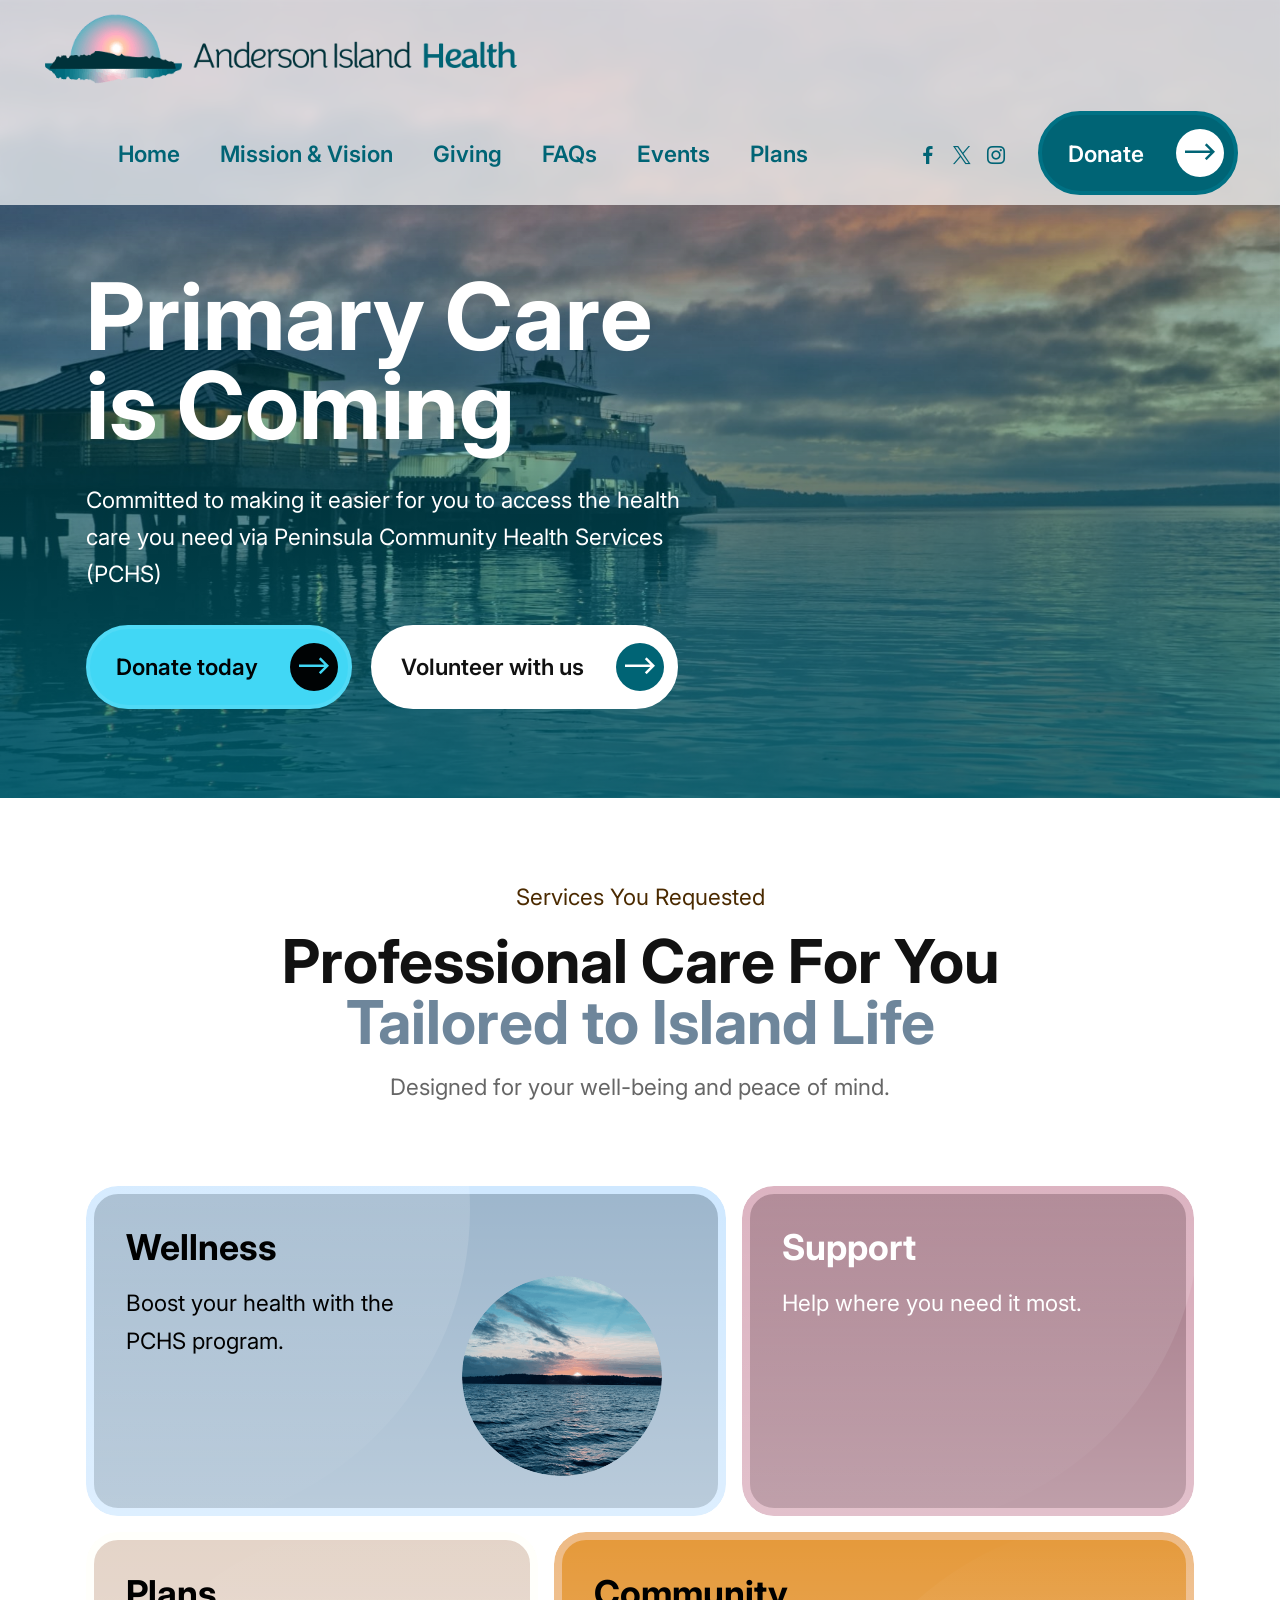
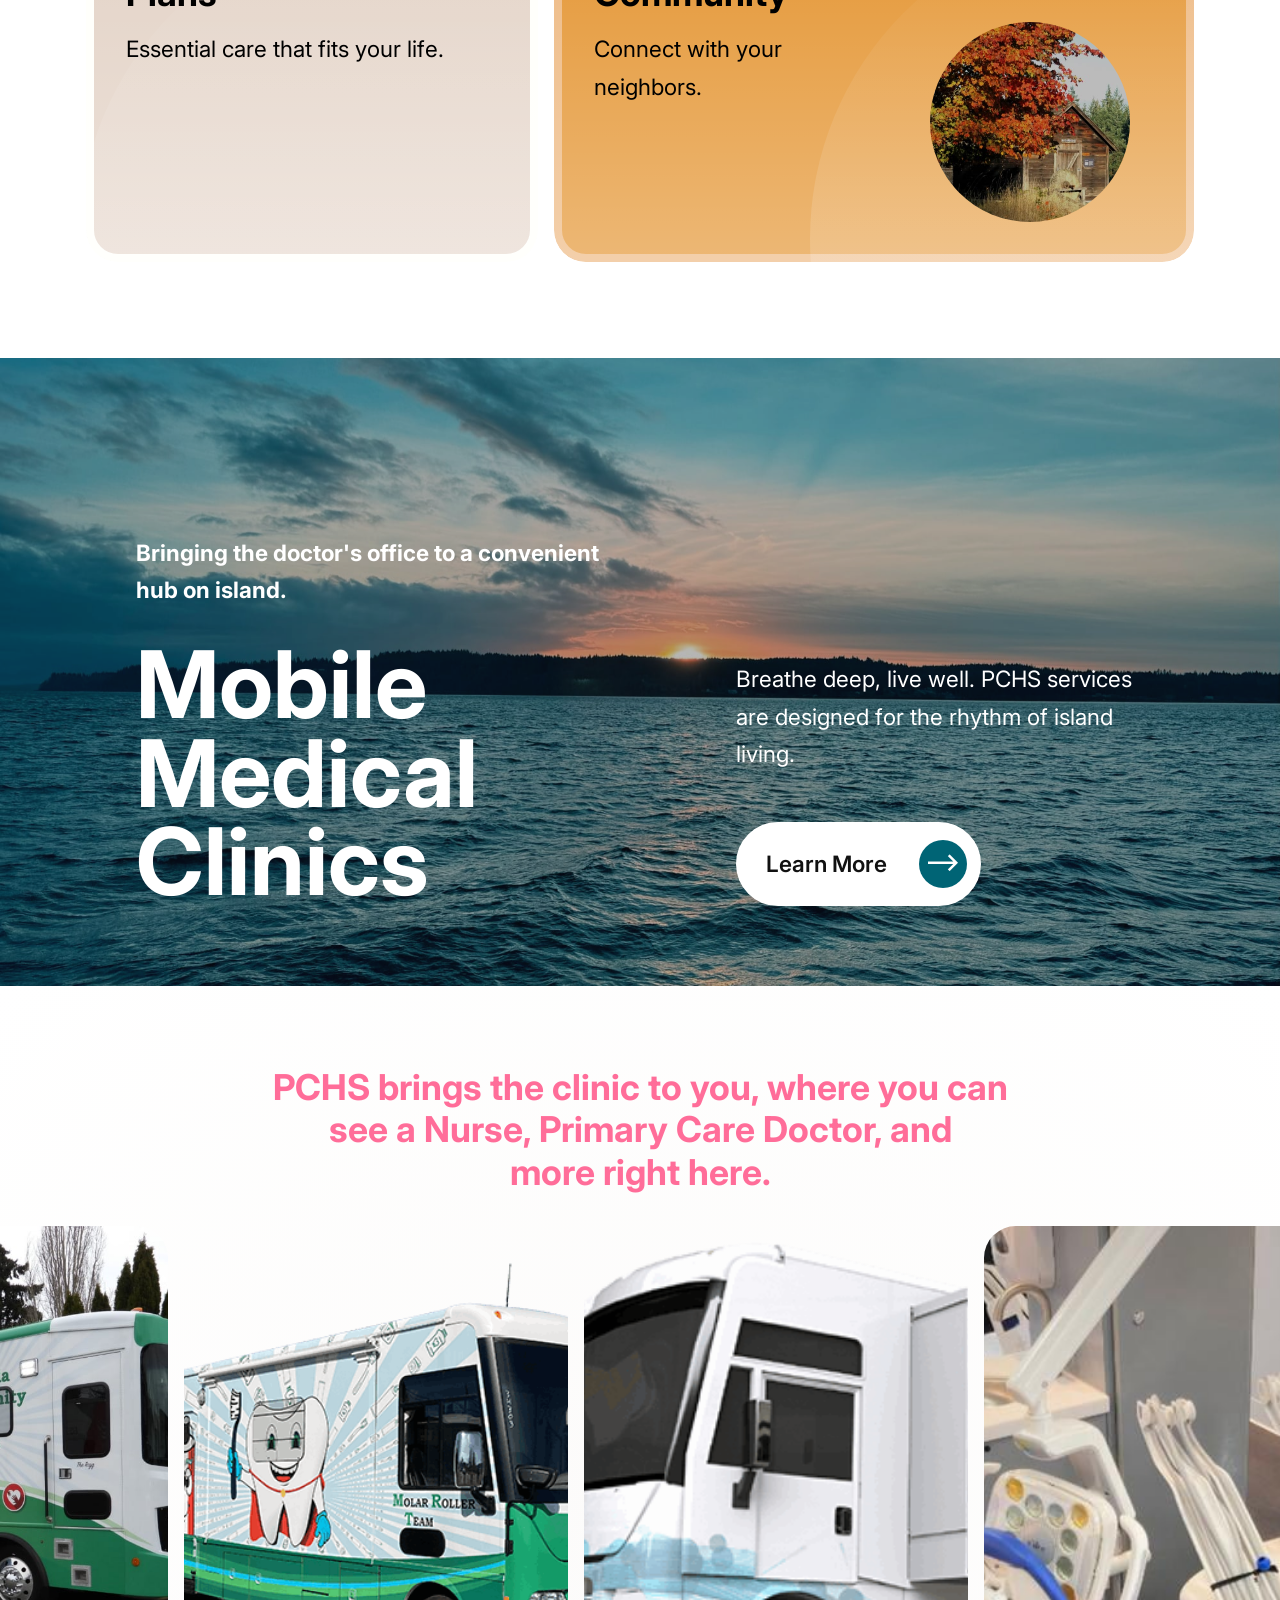
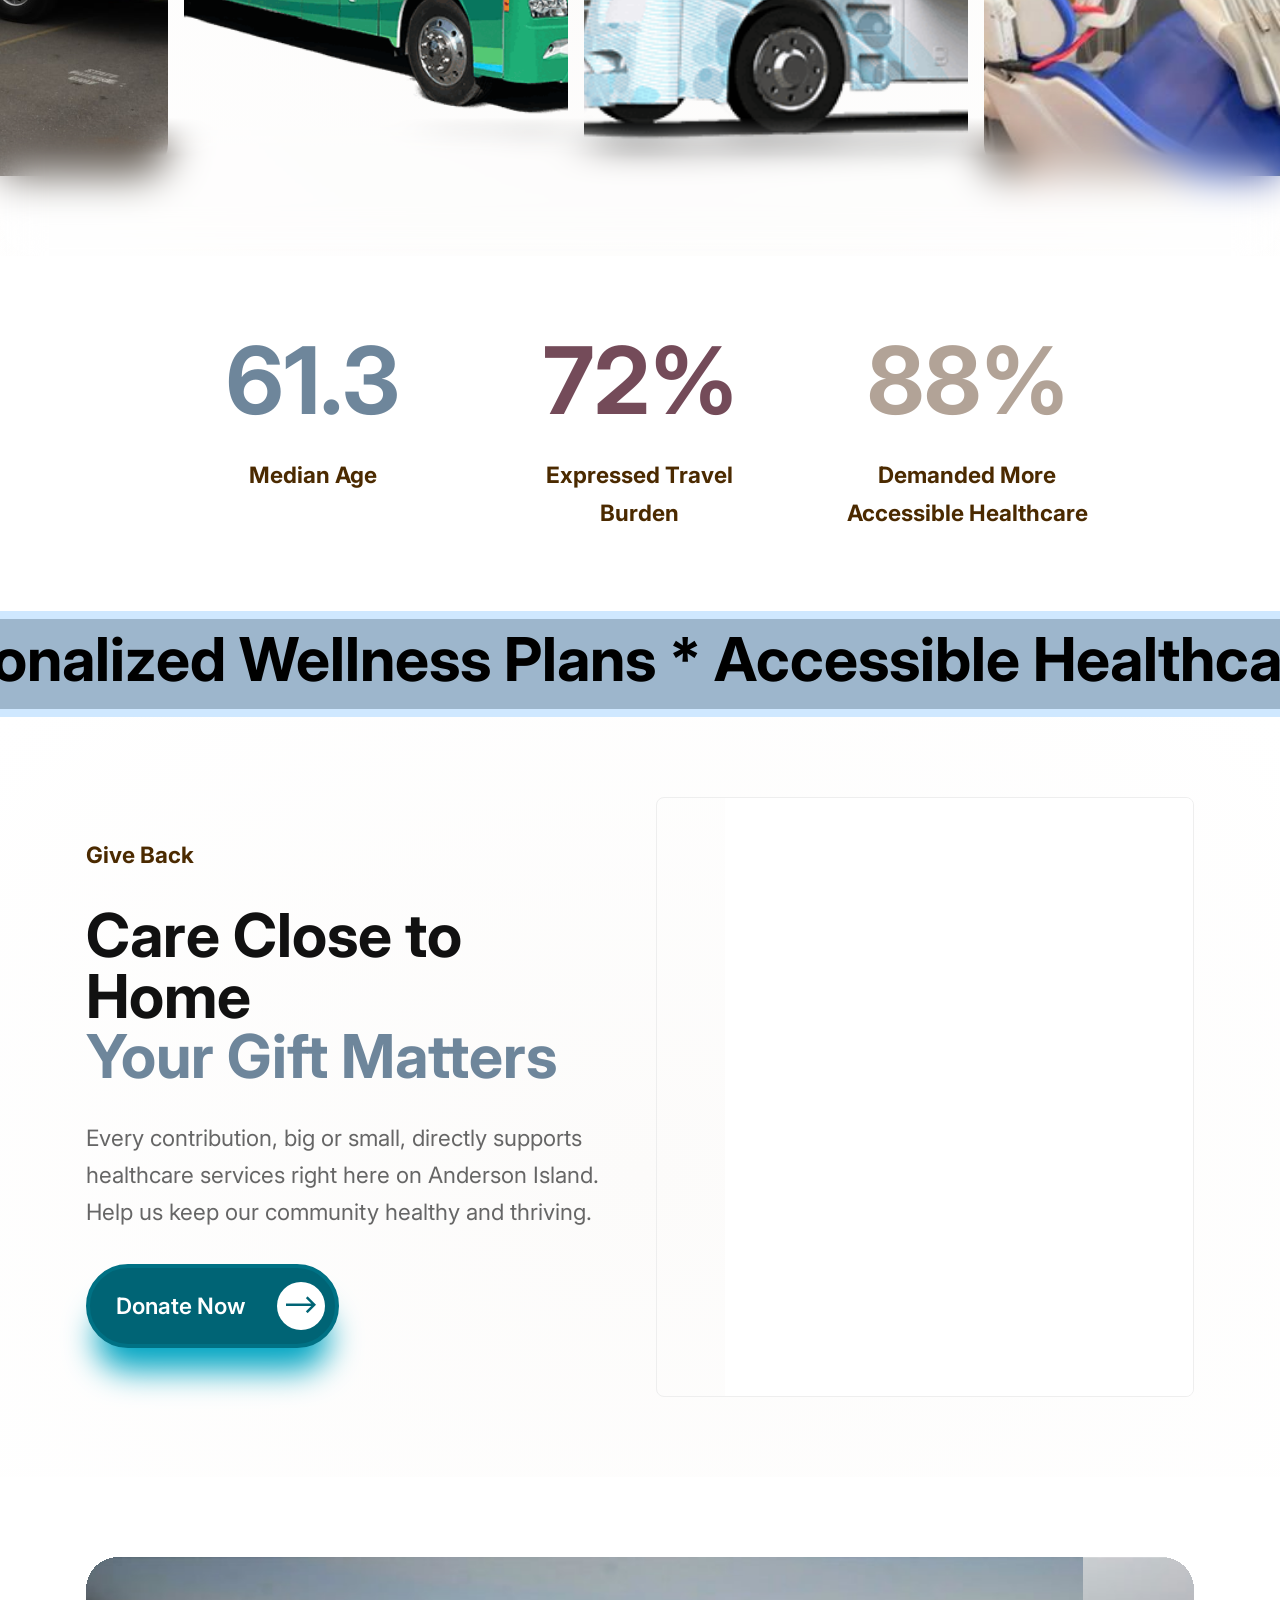
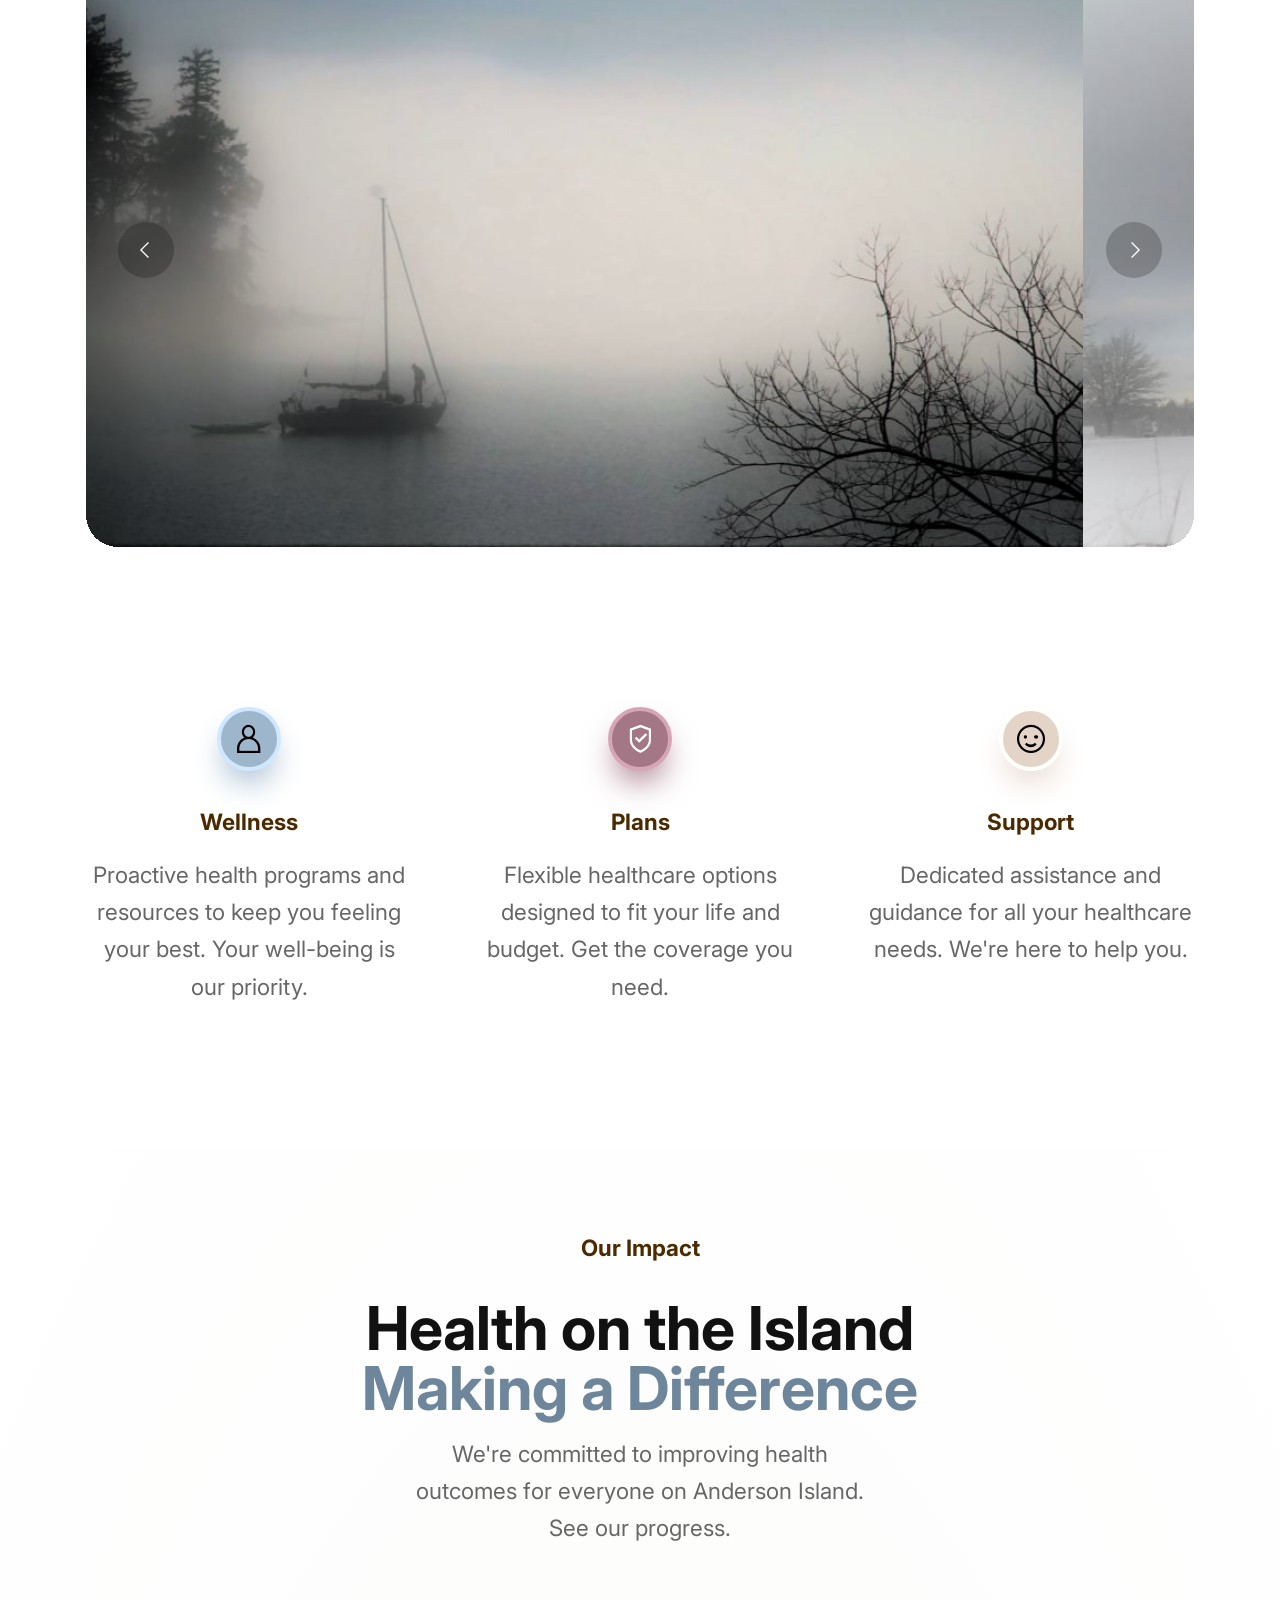
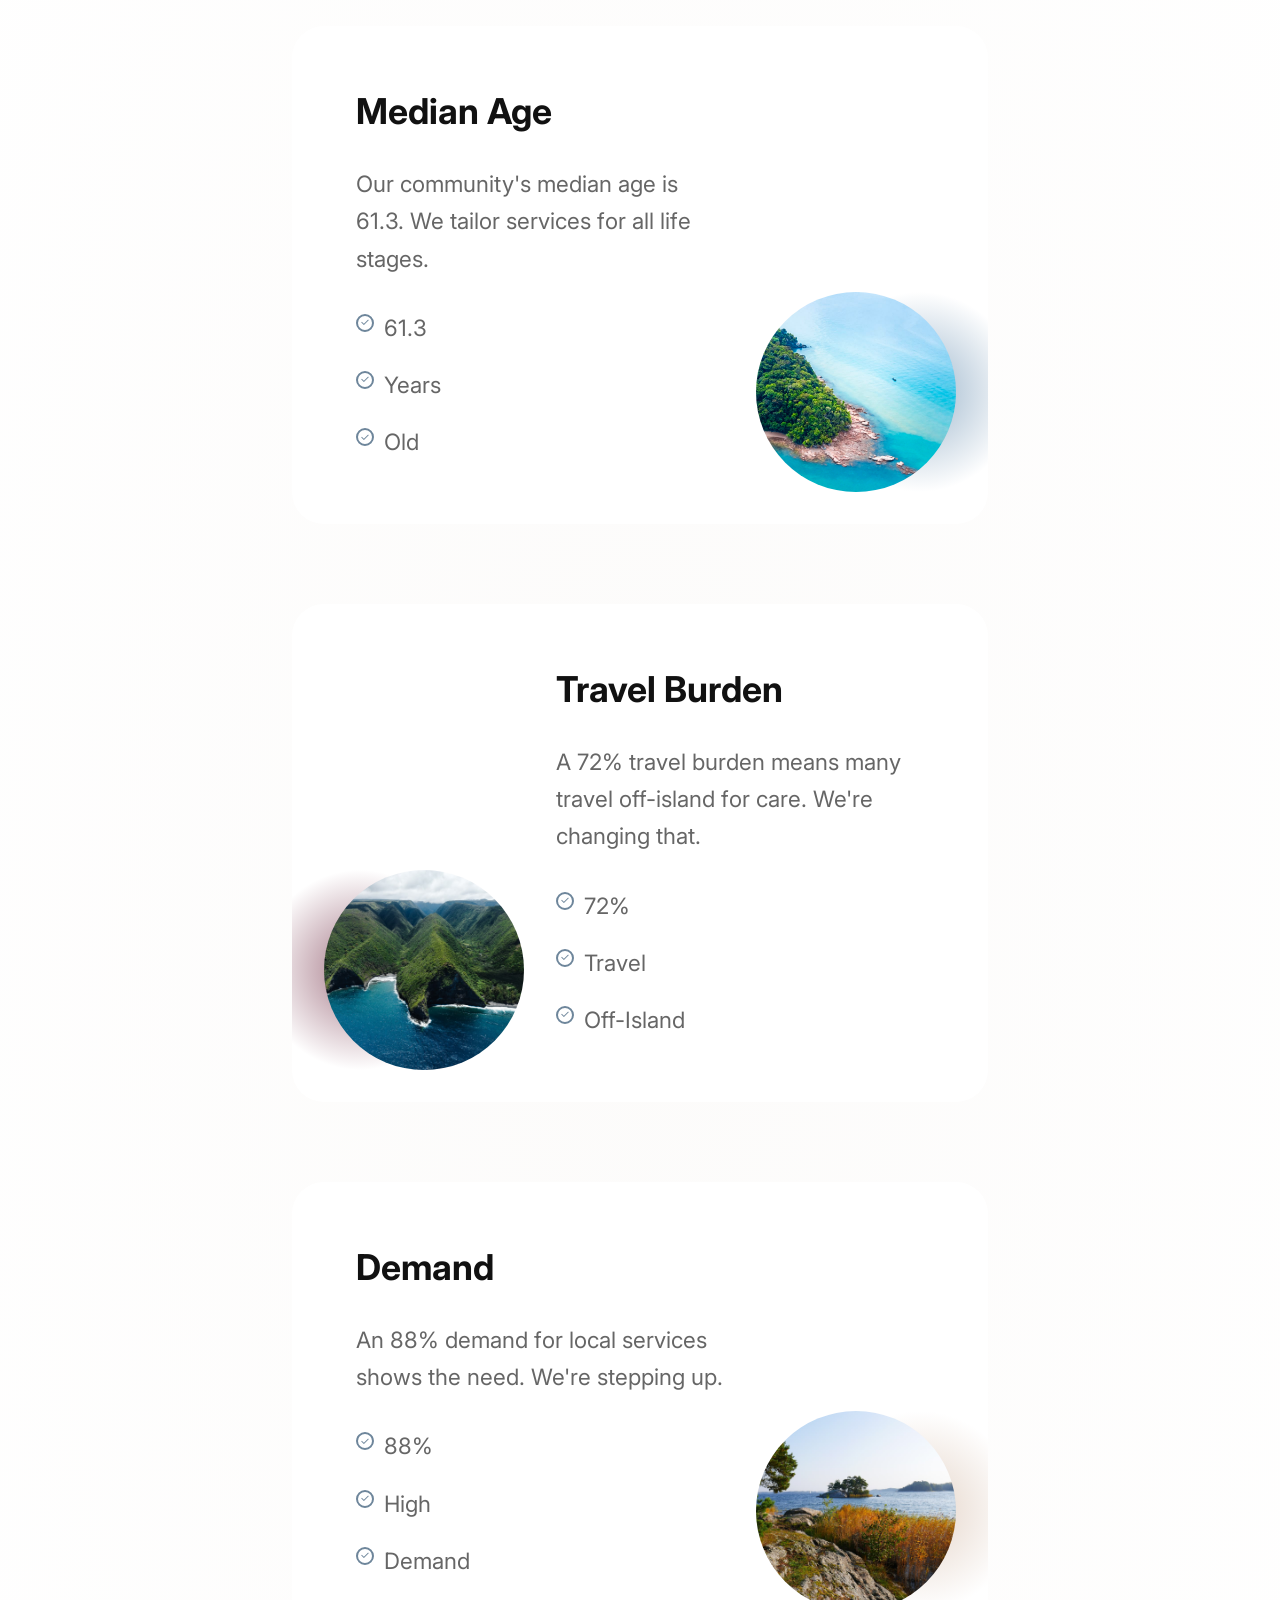
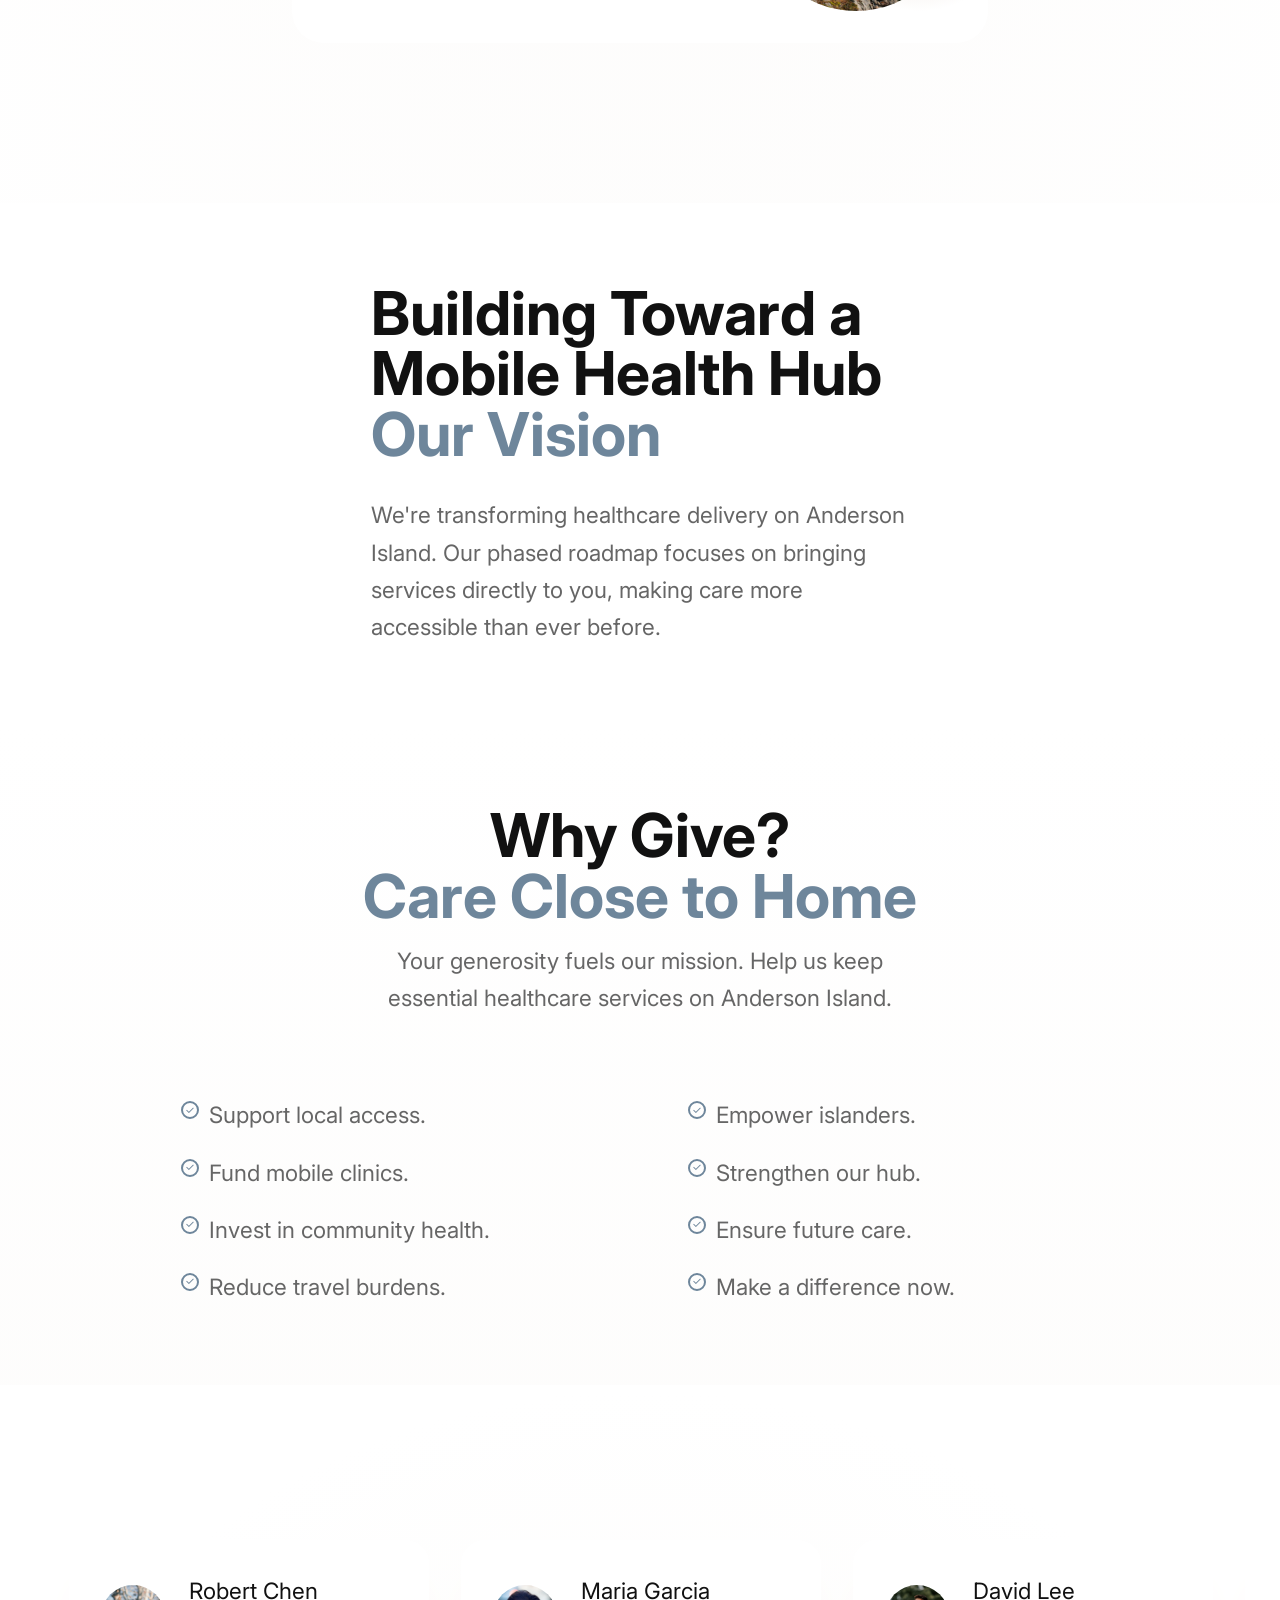
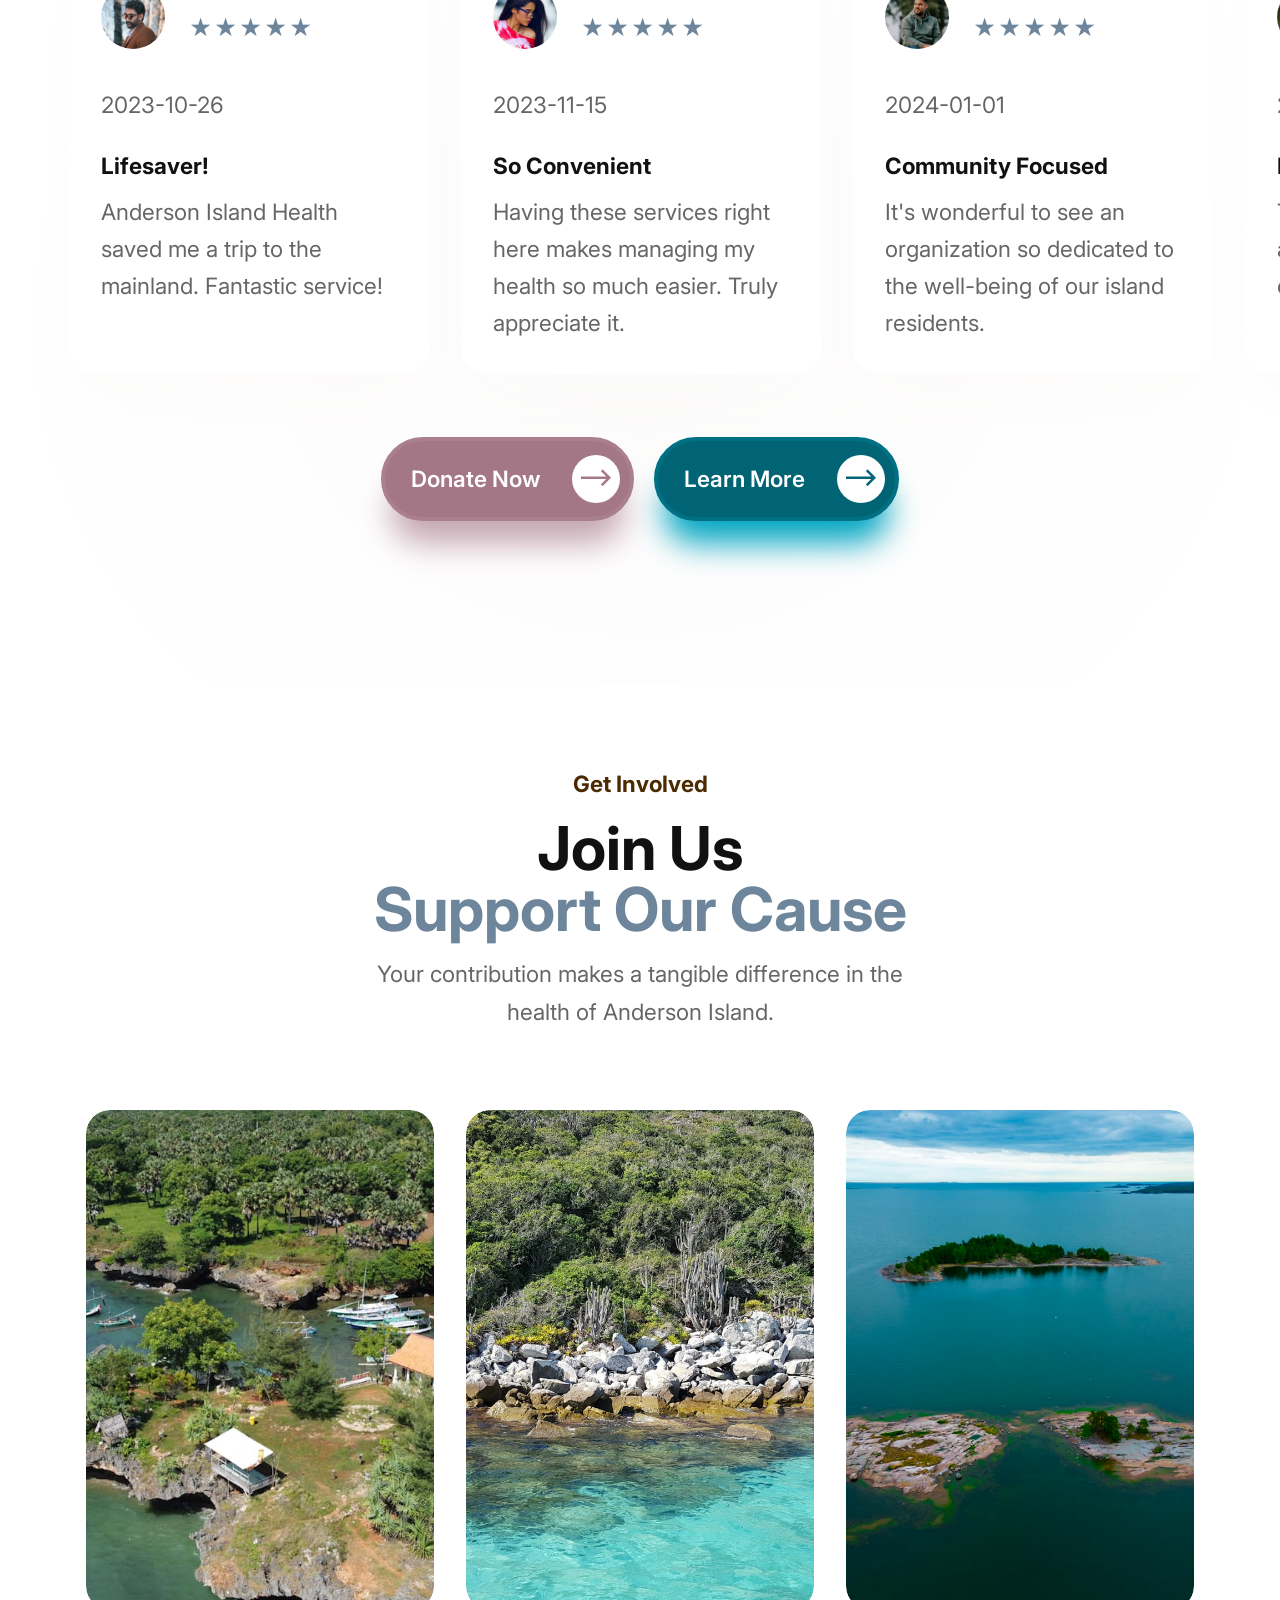
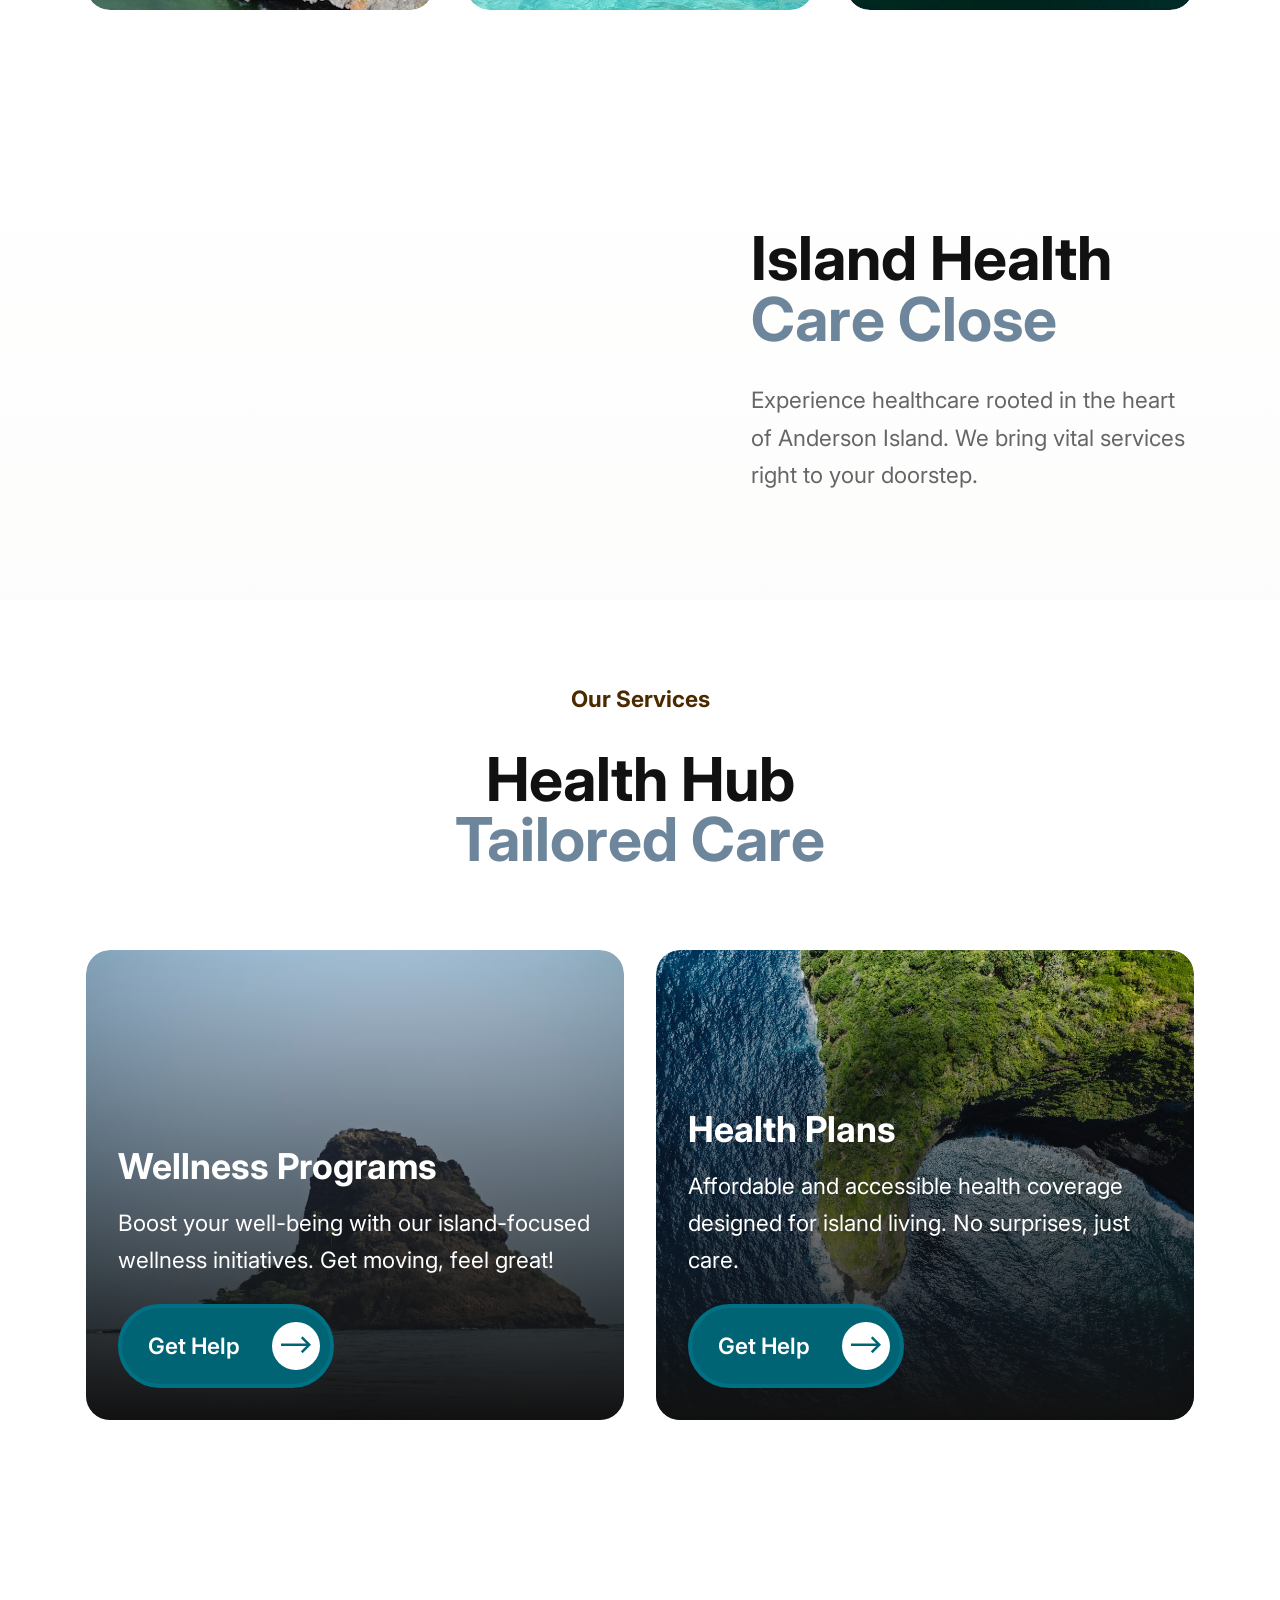
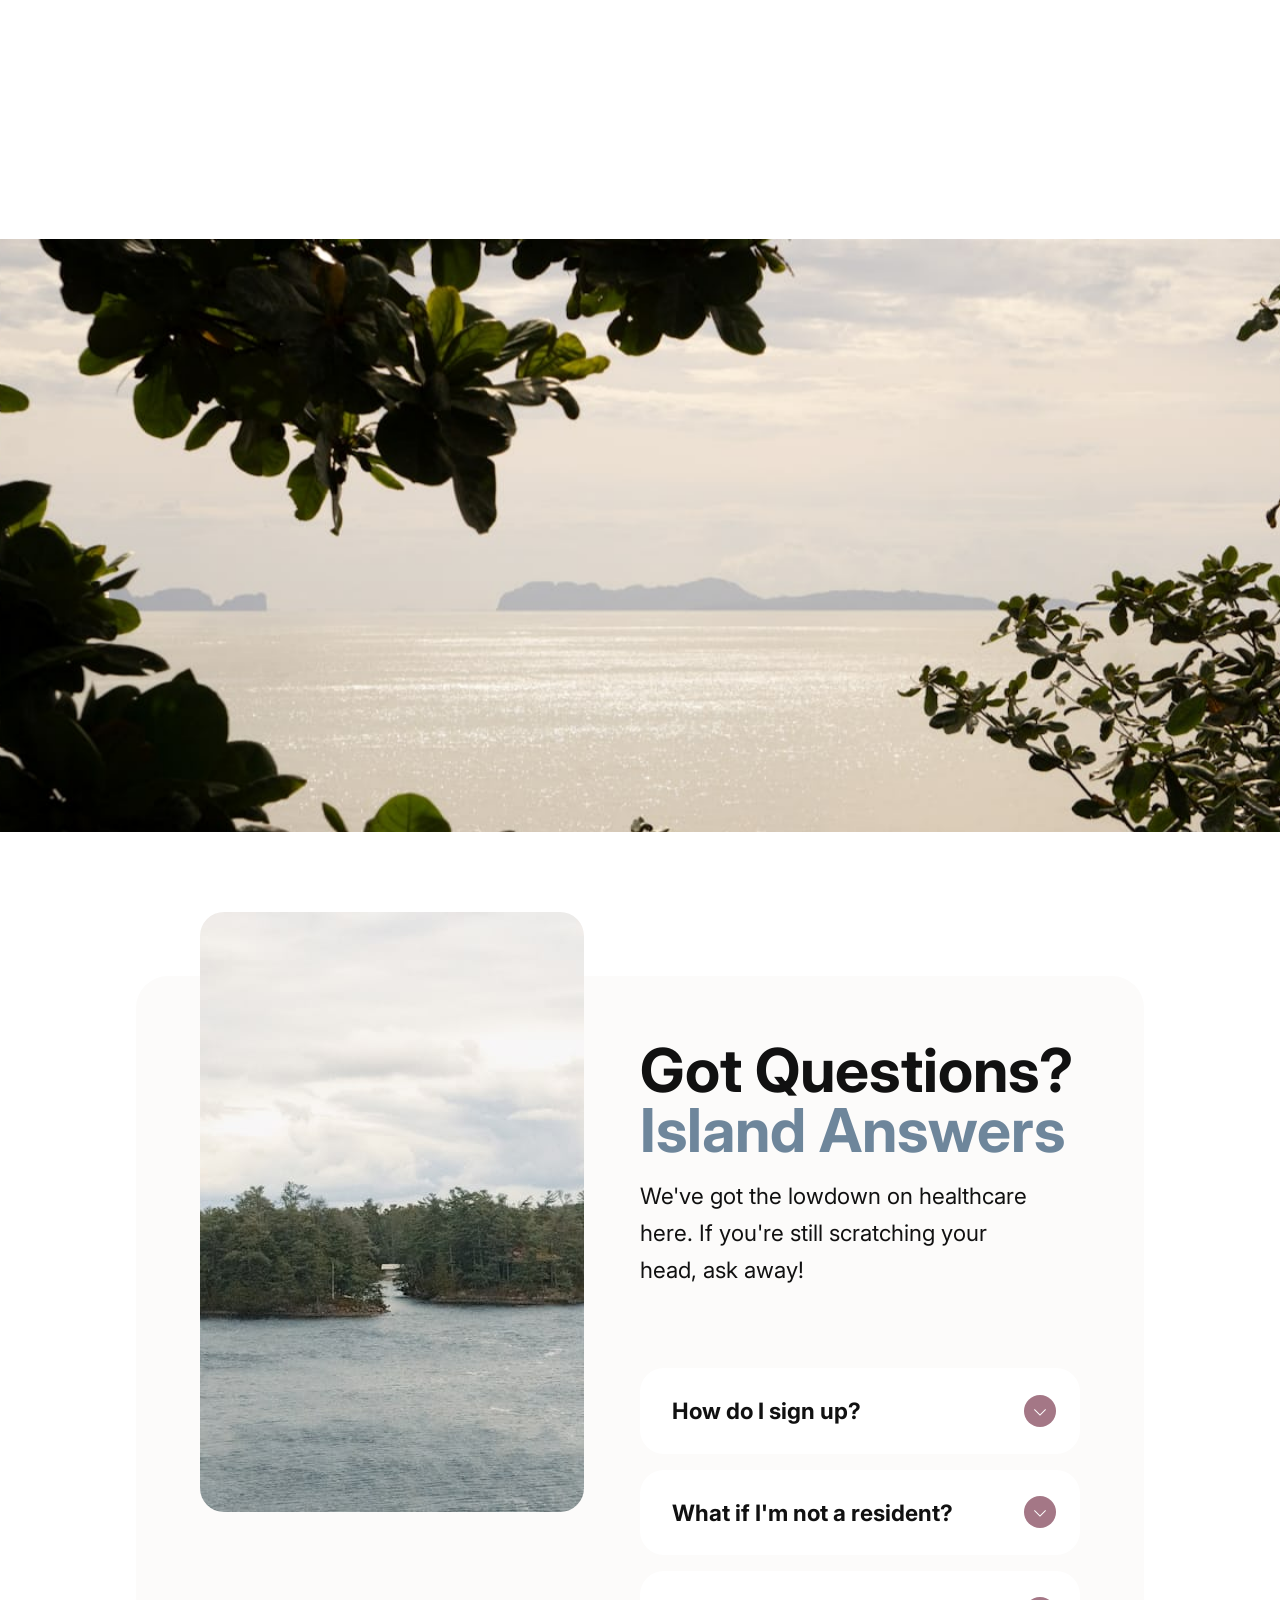
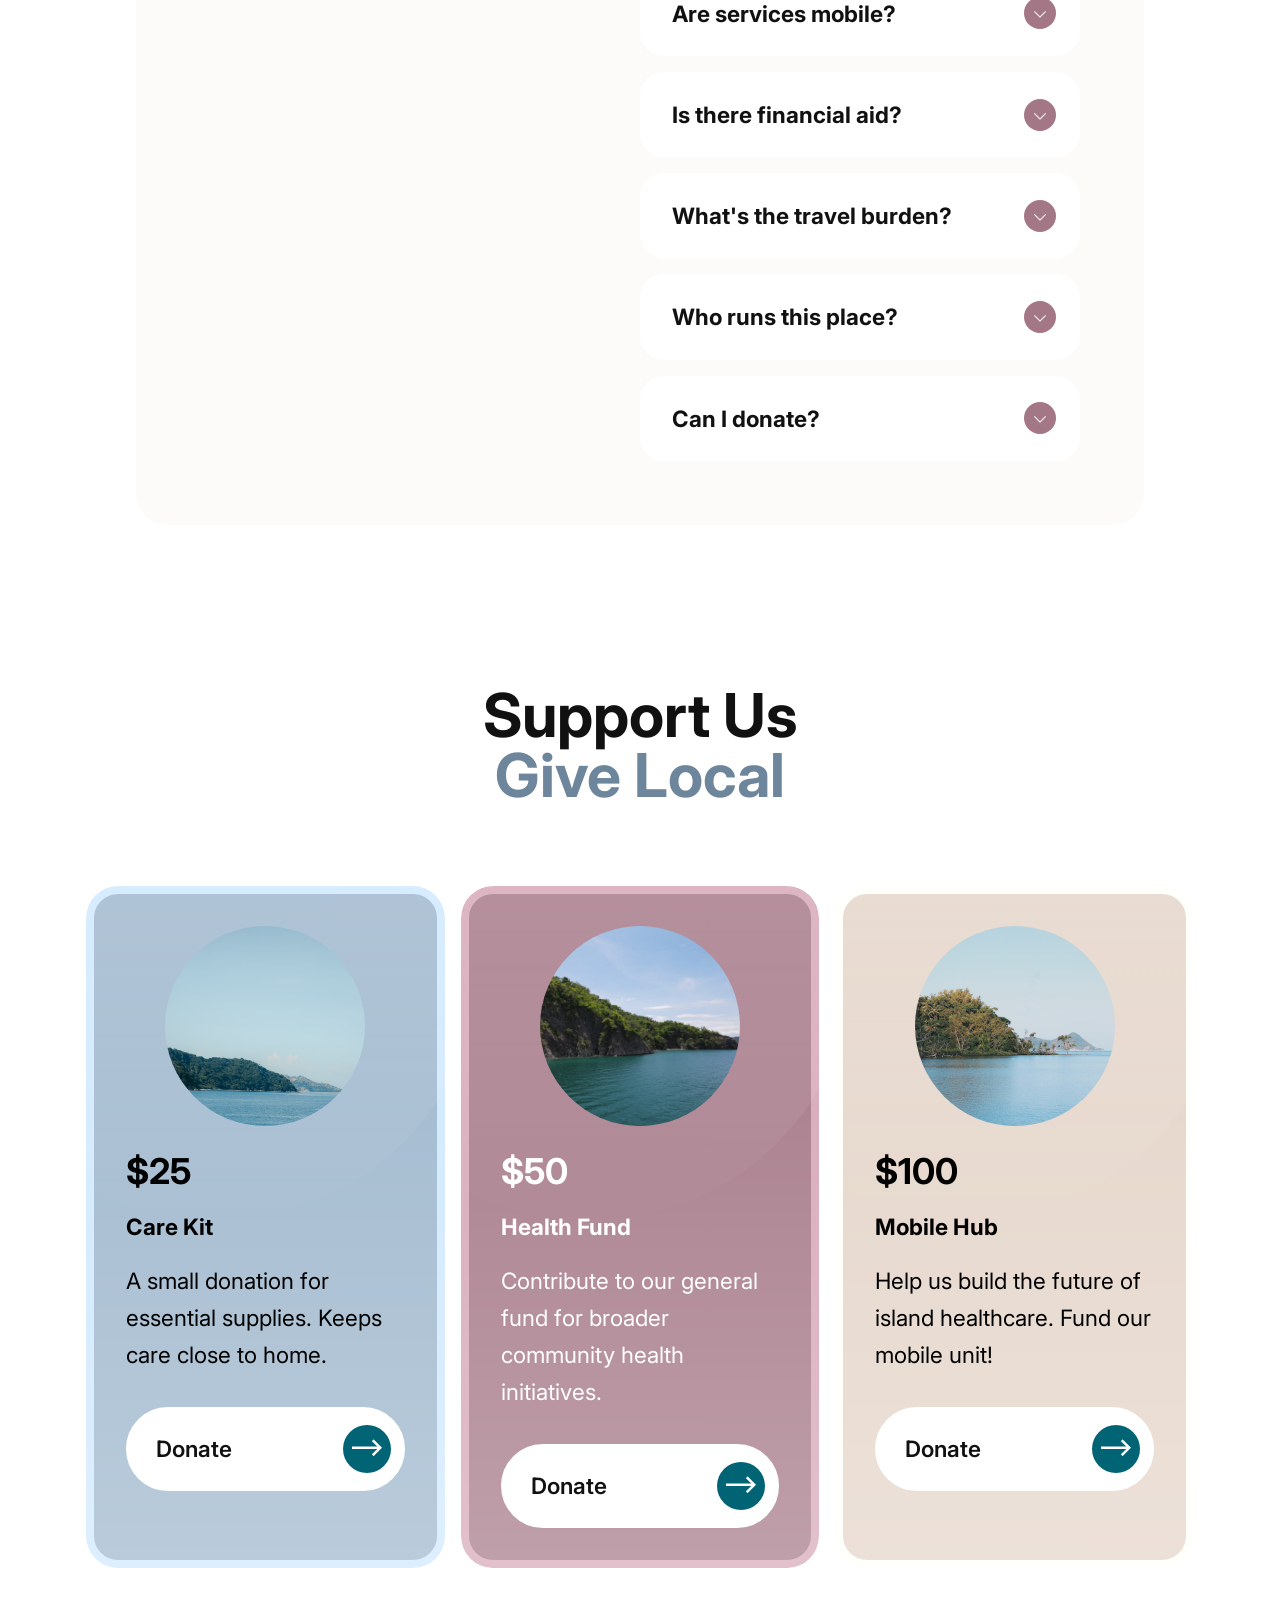
==== index.html @ 7df28f35 "Initial Upload" ====
<!DOCTYPE html>
<html  >
<head>
  
  <meta charset="UTF-8">
  <meta http-equiv="X-UA-Compatible" content="IE=edge">
  
  <meta name="viewport" content="width=device-width, initial-scale=1, minimum-scale=1">
  <link rel="shortcut icon" href="assets/images/ai-health-custom-logo-v9.png-655x106.png" type="image/x-icon">
  <meta name="description" content="Anderson Island Health offers accessible, community-focused healthcare. Explore wellness programs, affordable plans, and vital support services. Discover how we're building a mobile health hub for island residents.">
  
  
  <title>Anderson Island Health: Community-Focused Healthcare & Wellness Services</title>
  <link rel="stylesheet" href="assets/web/assets/mobirise-icons2/mobirise2.css">
  <link rel="stylesheet" href="assets/bootstrap/css/bootstrap.min.css">
  <link rel="stylesheet" href="assets/parallax/jarallax.css">
  <link rel="stylesheet" href="assets/animatecss/animate.css">
  <link rel="stylesheet" href="assets/popup-overlay-plugin/style.css">
  <link rel="stylesheet" href="assets/dropdown/css/style.css">
  <link rel="stylesheet" href="assets/socicon/css/styles.css">
  <link rel="stylesheet" href="assets/theme/css/style.css">
  <link rel="preload" href="https://fonts.googleapis.com/css?family=Inter:100,200,300,400,500,600,700,800,900,100i,200i,300i,400i,500i,600i,700i,800i,900i&display=swap" as="style" onload="this.onload=null;this.rel='stylesheet'">
  <noscript><link rel="stylesheet" href="https://fonts.googleapis.com/css?family=Inter:100,200,300,400,500,600,700,800,900,100i,200i,300i,400i,500i,600i,700i,800i,900i&display=swap"></noscript>
  <link rel="preload" as="style" href="assets/mobirise/css/mbr-additional.css?v=lGBl4z"><link rel="stylesheet" href="assets/mobirise/css/mbr-additional.css?v=lGBl4z" type="text/css">

  
  
  
</head>
<body>
  
  <section data-bs-version="5.1" class="menu menu01 strengthm5 cid-vbylUt4qzk" once="menu" id="menu-1-vbylUt4qzk">
    

    <nav class="navbar navbar-dropdown navbar-fixed-top navbar-expand-lg">
        <div class="content-wrap container-fluid">
            <div class="navbar-brand">
                <span class="navbar-logo">
                    <a href="#">
                        <img src="assets/images/ai-health-custom-logo-v9.png-655x106.png" alt="" style="height: 5.1rem;">
                    </a>
                </span>
                
            </div>
            <button class="navbar-toggler" type="button" data-toggle="collapse" data-bs-toggle="collapse" data-target="#navbarSupportedContent" data-bs-target="#navbarSupportedContent" aria-controls="navbarNavAltMarkup" aria-expanded="false" aria-label="Toggle navigation">
                <div class="hamburger">
                    <span></span>
                    <span></span>
                    <span></span>
                    <span></span>
                </div>
            </button>
            <div class="collapse navbar-collapse" id="navbarSupportedContent">
                <ul class="navbar-nav nav-dropdown" data-app-modern-menu="true"><li class="nav-item"><a class="nav-link link little-radius text-primary display-4" href="#">Home</a></li>
                    <li class="nav-item"><a class="nav-link link little-radius text-primary display-4" href="#">Mission &amp; Vision</a></li>
                    <li class="nav-item"><a class="nav-link link little-radius text-primary display-4" href="#">Giving</a>
                    </li>
                    <li class="nav-item"><a class="nav-link link little-radius text-primary display-4" href="#">FAQs</a>
                    </li><li class="nav-item"><a class="nav-link link little-radius text-primary display-4" href="#">Events</a></li><li class="nav-item"><a class="nav-link link little-radius text-primary display-4" href="#">Plans</a></li></ul>
                <div class="icons-menu">
                    <a class="iconfont-wrapper" href="#" target="_blank">
                        <span class="p-2 mbr-iconfont socicon-facebook socicon" style="color: rgb(0, 100, 117); fill: rgb(0, 100, 117);"></span>
                    </a>
                    <a class="iconfont-wrapper" href="#" target="_blank">
                        <span class="p-2 mbr-iconfont socicon-twitter socicon" style="color: rgb(0, 100, 117); fill: rgb(0, 100, 117);"></span>
                    </a>
                    <a class="iconfont-wrapper" href="#" target="_blank">
                        <span class="p-2 mbr-iconfont socicon-instagram socicon" style="color: rgb(0, 100, 117); fill: rgb(0, 100, 117);"></span>
                    </a>
                    
                </div>
                <div class="navbar-buttons mbr-section-btn"><a class="btn btn-primary display-7" href="#">
                        <span class="mobi-mbri mobi-mbri-right mbr-iconfont mbr-iconfont-btn"></span>
                       Donate
                    </a></div>
            </div>
        </div>
    </nav>
</section>

<section data-bs-version="5.1" class="header02 strengthm5 cid-vbylUtW8zk mbr-parallax-background" id="hero-2-vbylUtW8zk">
    

    
    

    <div class="container">
        <div class="row">
            <div class="col-12 col-lg-7">
                <div class="content-wrapper">
                    <p class="mbr-label mbr-fonts-style display-7"></p>
                    <h2 class="mbr-section-title mbr-fonts-style display-1">
                        <strong>Primary Care is Coming</strong></h2>
                    <p class="mbr-text mbr-fonts-style display-4">Committed to making it easier for you to access the health care you need via Peninsula Community Health Services (PCHS)</p>
                    <div class="mbr-section-btn"><a class="btn btn-info display-7" href="#">
                            <span class="mobi-mbri mobi-mbri-right mbr-iconfont mbr-iconfont-btn"></span>
                            Donate today</a>   <a class="btn btn-white display-7" href="#">
                            <span class="mobi-mbri mobi-mbri-right mbr-iconfont mbr-iconfont-btn"></span>
                            Volunteer with us</a></div>
                </div>
            </div>
        </div>
    </div>
</section>

<section data-bs-version="5.1" class="features03 strengthm5 cid-vbylUuurY4" id="features-2-vbylUuurY4">
    

    
    

    <div class="container">
        <div class="row">
            <div class="col-12">
                <div class="content-wrapper">
                    <p class="mbr-label mbr-fonts-style display-7">Services You Requested</p>
                    <div class="title-wrapper">
                        <h2 class="mbr-section-title mbr-fonts-style display-2">
                            <strong>Professional Care For You</strong>
                        </h2>
                        <h3 class="mbr-section-subtitle mbr-fonts-style display-2">
                            <strong>Tailored to Island Life</strong>
                        </h3>
                    </div>
                    <div class="text-wrapper">
                        <p class="mbr-text mbr-fonts-style display-7">Designed for your well-being and peace of mind.</p>
                    </div>
                </div>
            </div>
        </div>
        <div class="row items-wrapper justify-content-center">
            <div class="col-12 col-lg-7 item features-image">
                <div class="item-wrapper">
                    
                    <div class="gradient-wrap card-wrap"></div>
                    <div class="circle-wrap"></div>
                    <div class="item-content card-wrap card_1">
                        <div class="card-box">
                            <h4 class="card-title_1 mbr-fonts-style display-5">
                                <strong>Wellness</strong>
                            </h4>
                            <p class="card-text_1 mbr-fonts-style display-7">Boost your health with the PCHS program.</p>
                            
                        </div>
                        <div class="item-img">
                            <img class="little-radius" src="assets/images/img-4795-2.png-400x400.png" alt="">
                        </div>
                    </div>
                </div>
            </div>
            <div class="col-12 col-lg-5 item features-without-image">
                <div class="item-wrapper">
                    
                    <div class="gradient-wrap card-wrap"></div>
                    <div class="circle-wrap"></div>
                    <div class="item-content card-wrap card_2">
                        <div class="card-box">
                            <h4 class="card-title_2 mbr-fonts-style display-5">
                                <strong>Support</strong>
                            </h4>
                            <p class="card-text_2 mbr-fonts-style display-7">Help where you need it most.</p>
                            
                        </div>
                    </div>
                </div>
            </div>
            <div class="col-12 col-lg-5 item features-without-image">
                <div class="item-wrapper">
                    
                    <div class="gradient-wrap card-wrap"></div>
                    <div class="circle-wrap reverse"></div>
                    <div class="item-content card-wrap card_3">
                        <div class="card-box">
                            <h4 class="card-title_3 mbr-fonts-style display-5">
                                 <strong>Plans</strong>
                            </h4>
                            <p class="card-text_3 mbr-fonts-style display-7">Essential care that fits your life.</p>
                            
                        </div>
                    </div>
                </div>
            </div>
            <div class="col-12 col-lg-7 item features-image">
                <div class="item-wrapper">
                    
                    <div class="gradient-wrap card-wrap"></div>
                    <div class="circle-wrap reverse"></div>
                    <div class="item-content card-wrap card_4">
                        <div class="card-box">
                            <h4 class="card-title_4 mbr-fonts-style display-5">
                                <strong>Community</strong>
                            </h4>
                            <p class="card-text_4 mbr-fonts-style display-7">Connect with your neighbors.</p>
                            
                        </div>
                        <div class="item-img">
                            <img class="little-radius" src="assets/images/dsc02829-copy.jpg-400x570.jpg" alt="">
                        </div>
                    </div>
                </div>
            </div>
        </div>
    </div>
</section>

<section data-bs-version="5.1" class="header01 strengthm5 cid-vbylUu0g1m mbr-parallax-background" id="hero-1-vbylUu0g1m">
    

    
    <div class="mbr-overlay" style="opacity: 0.3; background-color: rgb(17, 17, 17);"></div>

    <div class="container-fluid">
        <div class="row justify-content-center">
            <div class="col-12 col-lg-5 card">
                <div class="title-wrapper">
                    <p class="mbr-label mbr-fonts-style display-7">
						<strong>Bringing the doctor's office to a convenient hub on island.</strong></p>
                    <h2 class="mbr-section-title mbr-fonts-style display-1">
                        <strong>Mobile Medical Clinics</strong></h2>
                </div>
            </div>
            <div class="col-12 col-lg-5 card">
                <div class="text-wrapper">
                    <p class="mbr-text mbr-fonts-style display-4">Breathe deep, live well. PCHS services are designed for the rhythm of island living.</p>
                    <div class="mbr-section-btn">
                        <a class="btn btn-white display-7" href="#">
                            <span class="mobi-mbri mobi-mbri-right mbr-iconfont mbr-iconfont-btn"></span>
                            Learn More
                        </a>
                    </div>
                </div>
            </div>
        </div>
    </div>
</section>

<section data-bs-version="5.1" class="gallery01 strengthm5 cid-vbylUucgl1" id="gallery-2-vbylUucgl1">
    
    
    <div class="container-fluid gallery-wrapper">
        <div class="row justify-content-center">
            <div class="col-12 content-head">
                <div class="mbr-section-head">
                    <h4 class="mbr-section-title mbr-fonts-style display-5"><strong>PCHS brings the clinic to you, where you can see a Nurse, Primary Care Doctor, and more&nbsp;</strong><strong>right here.</strong></h4>
                </div>
            </div>
        </div>
        <div class="grid-container">
            <div class="grid-container-3 moving-left" style="transform: translate3d(-200px, 0px, 0px);">
                <div class="grid-item">
                    <img src="assets/images/dscn5681.jpg-1152x864.jpg" alt="">
                </div>
                <div class="grid-item">
                  <img src="assets/images/pcwa-thumbnail.png-640x455.png" alt="">
                </div>
                <div class="grid-item">
                  <img src="assets/images/neurlogicasm.png-2-640x455.png" alt="">
                </div>
                <div class="grid-item">
                  <img src="assets/images/pcwa-interior-1210x699.jpg-752x423.jpg" alt="">
                </div>
            </div>
        </div>
    </div>
</section>

<section data-bs-version="5.1" class="features01 strengthm5 cid-vbylUunlMh" id="metrics-1-vbylUunlMh">
    

    
    

    <div class="container">
        <div class="row justify-content-center">
            <div class="col-12 col-lg-10">
                <div class="items-wrapper">
                    <div class="item features-without-image">
                        <div class="item-wrapper">
                            <h4 class="card-number_1 mbr-fonts-style display-1">
                                <strong>61.3</strong>
                            </h4>
                            <p class="card-title mbr-fonts-style display-7">
                                <strong>Median Age</strong>
                            </p>
                        </div>
                    </div>
                    <div class="item features-without-image">
                        <div class="item-wrapper">
                            <h4 class="card-number_2 mbr-fonts-style display-1">
                                <strong>72%</strong>
                            </h4>
                            <p class="card-title mbr-fonts-style display-7"><strong>Expressed Travel Burden</strong>
                            </p>
                        </div>
                    </div>
                    <div class="item features-without-image">
                        <div class="item-wrapper">
                            <h4 class="card-number_3 mbr-fonts-style display-1">
                                <strong>88%</strong>
                            </h4>
                            <p class="card-title mbr-fonts-style display-7">
                                <strong>Demanded More Accessible Healthcare</strong></p>
                        </div>
                    </div>
                </div>
            </div>
        </div>
    </div>
</section>

<section data-bs-version="5.1" class="features07 strengthm5 cid-vbylUuJ6SG" id="features-5-vbylUuJ6SG">
    

    
    <div class="container-fluid">

        <div class="loop-container">
            <div class="item display-2" data-linewords="Personalized Wellness Plans * Accessible Healthcare Options * " data-direction="-1" data-speed="0.05">
            </div>
            <div class="item display-2" data-linewords="Personalized Wellness Plans * Accessible Healthcare Options * " data-direction="-1" data-speed="0.05">
            </div>
        </div>

    </div>
</section>

<section data-bs-version="5.1" class="article03 strengthm5 cid-vbylUuL9xs" id="call-to-action-2-vbylUuL9xs">
    

    
    

    <div class="container">
        <div class="row justify-content-center">
            <div class="col-12 col-lg-6 card">
                <div class="content-wrapper">
                    <p class="mbr-label mbr-fonts-style display-7">
                        <strong>Give Back</strong>
                    </p>
                    <div class="title-wrapper">
                        <h2 class="mbr-section-title mbr-fonts-style display-2">
                            <strong>Care Close to Home</strong>
                        </h2>
                        <h3 class="mbr-section-subtitle mbr-fonts-style display-2">
                            <strong>Your Gift Matters</strong>
                        </h3>
                    </div>
                    <div class="text-wrapper">
                        <p class="mbr-text mbr-fonts-style display-7">Every contribution, big or small, directly supports healthcare services right here on Anderson Island. Help us keep our community healthy and thriving.</p>
                    </div>
                    <div class="mbr-section-btn"><a class="btn btn-primary display-7" href="https://www.zeffy.com/en-US/donation-form/anderson-island-healthcare-advocates">
                            <span class="mobi-mbri mobi-mbri-right mbr-iconfont mbr-iconfont-btn"></span>
                            Donate Now
                        </a></div>
                </div>
            </div>
            <div class="col-12 col-lg-6 card">
                <div class="iframe-wrapper">
                    <iframe title="Donation Form" src="https://www.zeffy.com/en-US/donation-form/anderson-island-healthcare-advocates#donation-step-1" style="border: none; width: 100%; height: 100%;" allowpaymentrequest="" allowtransparency="true">
                    </iframe>
                </div>
            </div>
        </div>
    </div>
</section>

<section data-bs-version="5.1" class="slider02 mbr-embla strengthm5 cid-vbylUuPqIu" id="gallery-4-vbylUuPqIu">
    
    

    <div class="content-wrap container">
        <div class="row justify-content-center">
            <div class="col-12">
                <div class="embla card-wrap" data-skip-snaps="true" data-align="center" data-contain-scroll="trimSnaps" data-loop="true" data-auto-play="true" data-auto-play-interval="5" data-draggable="true">
                    <div class="embla__viewport">
                        <div class="embla__container">
                            <div class="embla__slide slider-image item active">
                                <div class="slide-content">
                                    <div class="item-wrapper">
                                        <div class="item-img">
                                            <img src="assets/images/dsc01244-2.jpg-1200x533.jpg" alt="" data-slide-to="0" data-bs-slide-to="0">
                                        </div>
                                    </div>
                                </div>
                            </div>
                            <div class="embla__slide slider-image item">
                                <div class="slide-content">
                                    <div class="item-wrapper">
                                        <div class="item-img">
                                            <img src="assets/images/dsc05440-4.jpg-1200x534.jpg" alt="" data-slide-to="1" data-bs-slide-to="1">
                                        </div>
                                    </div>
                                </div>
                            </div><div class="embla__slide slider-image item">
                                <div class="slide-content">
                                    <div class="item-wrapper">
                                        <div class="item-img">
                                            <img src="assets/images/dsc02877.jpg-1200x401.jpg" alt="" data-slide-to="2" data-bs-slide-to="2">
                                        </div>
                                    </div>
                                </div>
                            </div><div class="embla__slide slider-image item">
                                <div class="slide-content">
                                    <div class="item-wrapper">
                                        <div class="item-img">
                                            <img src="assets/images/img-9435-3.jpg-1200x663.jpg" alt="" data-slide-to="3" data-bs-slide-to="3">
                                        </div>
                                    </div>
                                </div>
                            </div>
                            
                        </div>
                    </div>
                    <button class="embla__button embla__button--prev">
                        <span class="mobi-mbri mobi-mbri-arrow-prev mbr-iconfont" aria-hidden="true"></span>
                        <span class="sr-only visually-hidden visually-hidden visually-hidden visually-hidden visually-hidden">Previous</span>
                    </button>
                    <button class="embla__button embla__button--next">
                        <span class="mobi-mbri mobi-mbri-arrow-next mbr-iconfont" aria-hidden="true"></span>
                        <span class="sr-only visually-hidden visually-hidden visually-hidden visually-hidden visually-hidden">Next</span>
                    </button>
                </div>
            </div>
        </div>
    </div>
</section>

<section data-bs-version="5.1" class="features06 strengthm5 cid-vbylUuUTz4" id="features-4-vbylUuUTz4">
    

    
    

    <div class="container">
        <div class="row items-wrapper justify-content-center">
            <div class="col-12 col-lg-4 item features-without-image">
                <div class="item-wrapper">
                    <div class="iconfont-wrapper icon_1">
                        <span class="mbr-iconfont card-icon_1 mobi-mbri-user mobi-mbri"></span>
                    </div>
                    <p class="card-title mbr-fonts-style display-7">
                        <strong>Wellness</strong>
                    </p>
                    <p class="card-text mbr-fonts-style display-7">Proactive health programs and resources to keep you feeling your best. Your well-being is our priority.</p>
                </div>
            </div>
            <div class="col-12 col-lg-4 item features-without-image">
                <div class="item-wrapper">
                    <div class="iconfont-wrapper icon_2">
                        <span class="mbr-iconfont card-icon_2 mobi-mbri-protect mobi-mbri"></span>
                    </div>
                    <p class="card-title mbr-fonts-style display-7">
                        <strong>Plans</strong>
                    </p>
                    <p class="card-text mbr-fonts-style display-7">Flexible healthcare options designed to fit your life and budget. Get the coverage you need.</p>
                </div>
            </div>
            <div class="col-12 col-lg-4 item features-without-image">
                <div class="item-wrapper">
                    <div class="iconfont-wrapper icon_3">
                        <span class="mbr-iconfont card-icon_3 mobi-mbri-smile-face mobi-mbri"></span>
                    </div>
                    <p class="card-title mbr-fonts-style display-7">
                        <strong>Support</strong>
                    </p>
                    <p class="card-text mbr-fonts-style display-7">Dedicated assistance and guidance for all your healthcare needs. We're here to help you.</p>
                </div>
            </div>
        </div>
    </div>
</section>

<section data-bs-version="5.1" class="features02 strengthm5 cid-vbylUuYh4L" id="features-1-vbylUuYh4L">
    

    
    

    <div class="container-fluid">
        <div class="row justify-content-center">
            <div class="col-12 col-lg-7">
                <div class="content-wrapper">
                    <p class="mbr-label mbr-fonts-style display-7">
                        <strong>Our Impact</strong>
                    </p>
                    <div class="title-wrapper">
                        <h2 class="mbr-section-title mbr-fonts-style display-2">
                            <strong>Health on the Island</strong>
                        </h2>
                        <h3 class="mbr-section-subtitle mbr-fonts-style display-2">
                            <strong>Making a Difference</strong>
                        </h3>
                    </div>
                    <div class="text-wrapper">
                        <p class="mbr-text mbr-fonts-style display-7">We're committed to improving health outcomes for everyone on Anderson Island. See our progress.</p>
                    </div>
                </div>
                <div class="items-wrapper">
                    <div class="item features-image">
                        <div class="item-wrapper">
                            <div class="item-img image_1">
                                <img class="little-radius" src="assets/images/photo-1715178724773-a243cfbc2e9e.jpeg" alt="">
                            </div>
                            
                            <div class="card-box">
                                <h4 class="card-title mbr-fonts-style display-5">
                                    <strong>Median Age</strong>
                                </h4>
                                <p class="card-text mbr-fonts-style display-7">Our community's median age is 61.3. We tailor services for all life stages.</p>
                                <div class="list-wrapper">
                                    <ul class="list mbr-fonts-style display-7">
                                        <li class="item-wrap">61.3</li>
                                        <li class="item-wrap">Years</li>
                                        <li class="item-wrap">Old</li>
                                    </ul>
                                </div>
                                
                            </div>
                        </div>
                    </div>
                    <div class="item features-image">
                        <div class="item-wrapper card_2">
                            <div class="item-img image_2">
                                <img class="little-radius" src="assets/images/photo-1682839487461-672de2f9b0b3.jpeg" alt="">
                            </div>
                            
                            <div class="card-box">
                                <h4 class="card-title mbr-fonts-style display-5">
                                    <strong>Travel Burden</strong>
                                </h4>
                                <p class="card-text mbr-fonts-style display-7">A 72% travel burden means many travel off-island for care. We're changing that.</p>
                                <div class="list-wrapper">
                                    <ul class="list mbr-fonts-style display-7">
                                        <li class="item-wrap">72%</li>
                                        <li class="item-wrap">Travel</li>
                                        <li class="item-wrap">Off-Island</li>
                                    </ul>
                                </div>
                                
                            </div>
                        </div>
                    </div>
                    <div class="item features-image">
                        <div class="item-wrapper">
                            <div class="item-img image_3">
                                <img class="little-radius" src="assets/images/photo-1601365155891-4d207277d26a.jpeg" alt="">
                            </div>
                            
                            <div class="card-box">
                                <h4 class="card-title mbr-fonts-style display-5">
                                    <strong>Demand</strong>
                                </h4>
                                <p class="card-text mbr-fonts-style display-7">An 88% demand for local services shows the need. We're stepping up.</p>
                                <div class="list-wrapper">
                                    <ul class="list mbr-fonts-style display-7">
                                        <li class="item-wrap">88%</li>
                                        <li class="item-wrap">High</li>
                                        <li class="item-wrap">Demand</li>
                                    </ul>
                                </div>
                                
                            </div>
                        </div>
                    </div>
                </div>
            </div>
        </div>
    </div>
</section>

<section data-bs-version="5.1" class="article02 strengthm5 cid-vbylUv87tQ" id="generic-text-1-vbylUv87tQ">
    

    
    

    <div class="container">
        <div class="row justify-content-center">
            <div class="col-12 col-lg-6">
                <div class="content-wrapper">
                    <div class="title-wrapper">
                        <h2 class="mbr-section-title mbr-fonts-style display-2">
                            <strong>Building Toward a Mobile Health Hub</strong>
                        </h2>
                        <h3 class="mbr-section-subtitle mbr-fonts-style display-2">
                            <strong>Our Vision</strong>
                        </h3>
                    </div>
                    <div class="text-wrapper">
                        <p class="mbr-text mbr-fonts-style display-7">We're transforming healthcare delivery on Anderson Island. Our phased roadmap focuses on bringing services directly to you, making care more accessible than ever before.</p>
                    </div>
                    
                </div>
            </div>
        </div>
    </div>
</section>

<section data-bs-version="5.1" class="list02 strengthm5 cid-vbylUvaKg0" id="features-6-vbylUvaKg0">
    

    
    

    <div class="container">
        <div class="row justify-content-center">
            <div class="col-12">
                <div class="content-wrapper">
                    <div class="title-wrapper">
                        <h2 class="mbr-section-title mbr-fonts-style display-2">
                            <strong>Why Give?</strong>
                        </h2>
                        <h3 class="mbr-section-subtitle mbr-fonts-style display-2">
                            <strong>Care Close to Home</strong>
                        </h3>
                    </div>
                    <div class="text-wrapper">
                        <p class="mbr-text mbr-fonts-style display-7">Your generosity fuels our mission. Help us keep essential healthcare services on Anderson Island.</p></div>
                </div>
            </div>
            <div class="col-12 col-lg-5">
                <div class="list-wrapper">
                    <ul class="list mbr-fonts-style display-7">
                        <li class="item-wrap">Support local access.</li>
                        <li class="item-wrap">Fund mobile clinics.</li>
                        <li class="item-wrap">Invest in community health.</li>
                        <li class="item-wrap">Reduce travel burdens.</li>
                    </ul>
                </div>
            </div>
            <div class="col-12 col-lg-5">
                <div class="list-wrapper list_2">
                    <ul class="list mbr-fonts-style display-7">
                        <li class="item-wrap">Empower islanders.</li>
                        <li class="item-wrap">Strengthen our hub.</li>
                        <li class="item-wrap">Ensure future care.</li>
                        <li class="item-wrap">Make a difference now.</li>
                    </ul>
                </div>
            </div>
        </div>
    </div>
</section>

<section data-bs-version="5.1" class="slider03 mbr-embla strengthm5 cid-vbylUvcorq mbr-fullscreen" id="testimonials-1-vbylUvcorq">
    
    

    <div class="content-wrap container">
        <div class="row">
            <div class="col-12">
                <div class="embla" data-skip-snaps="true" data-align="center" data-contain-scroll="trimSnaps" data-loop="true" data-auto-play="true" data-auto-play-interval="3" data-draggable="true">
                    <div class="embla__viewport">
                        <div class="embla__container">
                            <div class="embla__slide slider-image item" style="margin-left: 16px; margin-right: 16px;">
                                <div class="slide-content">
                                    <div class="item-wrapper little-radius">
                                        <div class="person-wrapper">
                                            <div class="person-wrap">
                                                <div class="item-img">
                                                    <img class="little-radius" src="assets/images/photo-1638868939857-11ac407b347a.jpeg" alt="">
                                                </div>
                                                <div class="name-wrap">
                                                    <p class="item-name mbr-fonts-style display-7">Robert Chen</p>
                                                    <div class="rating-wrapper">
                                                        <div class="rating-wrap">
                                                            <p class="mbr-star mbr-fonts-style display-4">★</p>
                                                            <p class="mbr-star mbr-fonts-style display-4">★</p>
                                                            <p class="mbr-star mbr-fonts-style display-4">★</p>
                                                            <p class="mbr-star mbr-fonts-style display-4">★</p>
                                                            <p class="mbr-star mbr-fonts-style display-4">★</p>
                                                        </div>
                                                    </div>
                                                </div>
                                            </div>
                                        </div>
                                        <p class="card-date mbr-fonts-style display-7">2023-10-26</p>
                                        <h4 class="card-title mbr-fonts-style display-7">
                                            <strong>Lifesaver!</strong>
                                        </h4>
                                        <p class="card-text mbr-fonts-style display-7">Anderson Island Health saved me a trip to the mainland. Fantastic service!</p>
                                    </div>
                                </div>
                            </div>
                            <div class="embla__slide slider-image item" style="margin-left: 16px; margin-right: 16px;">
                                <div class="slide-content">
                                    <div class="item-wrapper little-radius">
                                        <div class="person-wrapper">
                                            <div class="person-wrap">
                                                <div class="item-img">
                                                    <img class="little-radius" src="assets/images/photo-1513207565459-d7f36bfa1222.jpeg" alt="">
                                                </div>
                                                <div class="name-wrap">
                                                    <p class="item-name mbr-fonts-style display-7">Maria Garcia</p>
                                                    <div class="rating-wrapper">
                                                        <div class="rating-wrap">
                                                            <p class="mbr-star mbr-fonts-style display-4">★</p>
                                                            <p class="mbr-star mbr-fonts-style display-4">★</p>
                                                            <p class="mbr-star mbr-fonts-style display-4">★</p>
                                                            <p class="mbr-star mbr-fonts-style display-4">★</p>
                                                            <p class="mbr-star mbr-fonts-style display-4">★</p>
                                                        </div>
                                                    </div>
                                                </div>
                                            </div>
                                        </div>
                                        <p class="card-date mbr-fonts-style display-7">2023-11-15</p>
                                        <h4 class="card-title mbr-fonts-style display-7">
                                            <strong>So Convenient</strong>
                                        </h4>
                                        <p class="card-text mbr-fonts-style display-7">Having these services right here makes managing my health so much easier. Truly appreciate it.</p>
                                    </div>
                                </div>
                            </div>
                            <div class="embla__slide slider-image item" style="margin-left: 16px; margin-right: 16px;">
                                <div class="slide-content">
                                    <div class="item-wrapper little-radius">
                                        <div class="person-wrapper">
                                            <div class="person-wrap">
                                                <div class="item-img">
                                                    <img class="little-radius" src="assets/images/photo-1629114112651-a8c8c27fb851.jpeg" alt="">
                                                </div>
                                                <div class="name-wrap">
                                                    <p class="item-name mbr-fonts-style display-7">David Lee</p>
                                                    <div class="rating-wrapper">
                                                        <div class="rating-wrap">
                                                            <p class="mbr-star mbr-fonts-style display-4">★</p>
                                                            <p class="mbr-star mbr-fonts-style display-4">★</p>
                                                            <p class="mbr-star mbr-fonts-style display-4">★</p>
                                                            <p class="mbr-star mbr-fonts-style display-4">★</p>
                                                            <p class="mbr-star mbr-fonts-style display-4">★</p>
                                                        </div>
                                                    </div>
                                                </div>
                                            </div>
                                        </div>
                                        <p class="card-date mbr-fonts-style display-7">2024-01-01</p>
                                        <h4 class="card-title mbr-fonts-style display-7">
                                            <strong>Community Focused</strong>
                                        </h4>
                                        <p class="card-text mbr-fonts-style display-7">It's wonderful to see an organization so dedicated to the well-being of our island residents.</p>
                                    </div>
                                </div>
                            </div>
                            <div class="embla__slide slider-image item" style="margin-left: 16px; margin-right: 16px;">
                                <div class="slide-content">
                                    <div class="item-wrapper little-radius">
                                        <div class="person-wrapper">
                                            <div class="person-wrap">
                                                <div class="item-img">
                                                    <img class="little-radius" src="assets/images/photo-1606081430924-b6480765d470.jpeg" alt="">
                                                </div>
                                                <div class="name-wrap">
                                                    <p class="item-name mbr-fonts-style display-7">Sarah Kim</p>
                                                    <div class="rating-wrapper">
                                                        <div class="rating-wrap">
                                                            <p class="mbr-star mbr-fonts-style display-4">★</p>
                                                            <p class="mbr-star mbr-fonts-style display-4">★</p>
                                                            <p class="mbr-star mbr-fonts-style display-4">★</p>
                                                            <p class="mbr-star mbr-fonts-style display-4">★</p>
                                                            <p class="mbr-star mbr-fonts-style display-4">★</p>
                                                        </div>
                                                    </div>
                                                </div>
                                            </div>
                                        </div>
                                        <p class="card-date mbr-fonts-style display-7">2024-02-10</p>
                                        <h4 class="card-title mbr-fonts-style display-7">
                                            <strong>Excellent Care</strong>
                                        </h4>
                                        <p class="card-text mbr-fonts-style display-7">The staff are knowledgeable and friendly. I felt well taken care of during my visit.</p>
                                    </div>
                                </div>
                            </div>
                            <div class="embla__slide slider-image item" style="margin-left: 16px; margin-right: 16px;">
                                <div class="slide-content">
                                    <div class="item-wrapper little-radius">
                                        <div class="person-wrapper">
                                            <div class="person-wrap">
                                                <div class="item-img">
                                                    <img class="little-radius" src="assets/images/photo-1658335786123-b4b2b56a8c1d.jpeg" alt="">
                                                </div>
                                                <div class="name-wrap">
                                                    <p class="item-name mbr-fonts-style display-7">Michael Brown</p>
                                                    <div class="rating-wrapper">
                                                        <div class="rating-wrap"><p class="mbr-star mbr-fonts-style display-4">★</p>
                                                            <p class="mbr-star mbr-fonts-style display-4">★</p>
                                                            <p class="mbr-star mbr-fonts-style display-4">★</p>
                                                            <p class="mbr-star mbr-fonts-style display-4">★</p>
                                                            <p class="mbr-star mbr-fonts-style display-4">★</p>
                                                        </div>
                                                    </div>
                                                </div>
                                            </div>
                                        </div>
                                        <p class="card-date mbr-fonts-style display-7">2024-03-22</p>
                                        <h4 class="card-title mbr-fonts-style display-7">
                                            <strong>Game Changer</strong>
                                        </h4>
                                        <p class="card-text mbr-fonts-style display-7">This initiative is a game-changer for island healthcare. So grateful for the accessibility.</p>
                                    </div>
                                </div>
                            </div>
                            <div class="embla__slide slider-image item" style="margin-left: 16px; margin-right: 16px;">
                                <div class="slide-content">
                                    <div class="item-wrapper little-radius">
                                        <div class="person-wrapper">
                                            <div class="person-wrap">
                                                <div class="item-img">
                                                    <img class="little-radius" src="assets/images/photo-1510274642460-65a8de5e52fd.jpeg" alt="">
                                                </div>
                                                <div class="name-wrap">
                                                    <p class="item-name mbr-fonts-style display-7">Emily White</p>
                                                    <div class="rating-wrapper">
                                                        <div class="rating-wrap">
                                                            <p class="mbr-star mbr-fonts-style display-4">★</p>
                                                            <p class="mbr-star mbr-fonts-style display-4">★</p>
                                                            <p class="mbr-star mbr-fonts-style display-4">★</p>
                                                            <p class="mbr-star mbr-fonts-style display-4">★</p>
                                                            <p class="mbr-star mbr-fonts-style display-4">★</p>
                                                        </div>
                                                    </div>
                                                </div>
                                            </div>
                                        </div>
                                        <p class="card-date mbr-fonts-style display-7">2024-04-05</p>
                                        <h4 class="card-title mbr-fonts-style display-7">
                                            <strong>Peace of Mind</strong>
                                        </h4>
                                        <p class="card-text mbr-fonts-style display-7">Knowing I can get quality care without a long ferry ride brings immense peace of mind.</p>
                                    </div>
                                </div>
                            </div>
                        </div>
                    </div>
                    <button class="embla__button embla__button--prev">
                        <span class="mobi-mbri mobi-mbri-arrow-prev mbr-iconfont" aria-hidden="true"></span>
                        <span class="sr-only visually-hidden visually-hidden visually-hidden visually-hidden visually-hidden">Previous</span>
                    </button>
                    <button class="embla__button embla__button--next">
                        <span class="mobi-mbri mobi-mbri-arrow-next mbr-iconfont" aria-hidden="true"></span>
                        <span class="sr-only visually-hidden visually-hidden visually-hidden visually-hidden visually-hidden">Next</span>
                    </button>
                </div>
                <div class="mbr-section-btn">
                    <a class="btn btn-secondary display-7" href="#">
                        <span class="mobi-mbri mobi-mbri-right mbr-iconfont mbr-iconfont-btn"></span>
                        Donate Now
                    </a>
                    <a class="btn btn-primary display-7" href="#">
                        <span class="mobi-mbri mobi-mbri-right mbr-iconfont mbr-iconfont-btn"></span>
                        Learn More
                    </a>
                </div>
            </div>
        </div>
    </div>
</section>

<section data-bs-version="5.1" class="features04 strengthm5 cid-vbylUvlx7L" id="gallery-1-vbylUvlx7L">
    

    
    

    <div class="container">
        <div class="row">
            <div class="col-12">
                <div class="content-wrapper">
                    <p class="mbr-label mbr-fonts-style display-7">
                        <strong>Get Involved</strong>
                    </p>
                    <div class="title-wrapper">
                        <h2 class="mbr-section-title mbr-fonts-style display-2">
                            <strong>Join Us</strong>
                        </h2>
                        <h3 class="mbr-section-subtitle mbr-fonts-style display-2">
                            <strong>Support Our Cause</strong>
                        </h3>
                    </div>
                    <div class="text-wrapper">
                        <p class="mbr-text mbr-fonts-style display-7">Your contribution makes a tangible difference in the health of Anderson Island.</p>
                    </div>
                </div>
            </div>
        </div>
        <div class="row items-wrapper justify-content-center">
            <div class="col-12 col-lg-4 item features-image">
                <div class="item-wrapper little-radius">
                    <div class="item-img">
                        <img class="little-radius" src="assets/images/photo-1715426098714-a6f2637fbeec.jpeg" alt="">
                    </div>
                    
                </div>
            </div>
            <div class="col-12 col-lg-4 item features-image">
                <div class="item-wrapper little-radius">
                    <div class="item-img">
                        <img class="little-radius" src="assets/images/photo-1559757238-d237fb582bf3.jpeg" alt="">
                    </div>
                    
                </div>
            </div>
            <div class="col-12 col-lg-4 item features-image">
                <div class="item-wrapper little-radius">
                    <div class="item-img">
                        <img class="little-radius" src="assets/images/photo-1702816544877-320df81a2bcd.jpeg" alt="">
                    </div>
                    
                </div>
            </div>
        </div>
    </div>
</section>

<section data-bs-version="5.1" class="video01 strengthm5 cid-vbylUvoZlC" id="video-1-vbylUvoZlC">
    

    
    

    <div class="container">
        <div class="row justify-content-center flex-row-reverse">
            <div class="col-12 col-lg-5 card">
                <div class="content-wrapper">
                    <div class="title-wrapper">
                        <h2 class="mbr-section-title mbr-fonts-style display-2">
                            <strong>Island Health</strong>
                        </h2>
                        <h3 class="mbr-section-subtitle mbr-fonts-style display-2">
                            <strong>Care Close</strong>
                        </h3>
                    </div>
                    <div class="text-wrapper"> 
                        <p class="mbr-text mbr-fonts-style display-7">Experience healthcare rooted in the heart of Anderson Island. We bring vital services right to your doorstep.</p>
                    </div>
                </div>
            </div>
            <div class="col-12 col-lg-7 card">
                <div class="content-wrap">
                    <div class="mbr-figure"><iframe class="mbr-embedded-video" src="https://www.youtube.com/embed/b7Cl7S0pLRw?rel=0&amp;amp;mute=1&amp;showinfo=0&amp;autoplay=1&amp;loop=1&amp;playlist=b7Cl7S0pLRw" width="1280" height="720" frameborder="0" allowfullscreen></iframe></div>
                </div>
            </div>
        </div>
    </div>
</section>

<section data-bs-version="5.1" class="features05 strengthm5 cid-vbylUvqRkV" id="features-3-vbylUvqRkV">
    

    
    

    <div class="container">
        <div class="row">
            <div class="col-12">
                <div class="content-wrapper">
                    <p class="mbr-label mbr-fonts-style display-7">
                        <strong>Our Services</strong>
                    </p>
                    <div class="title-wrapper">
                        <h2 class="mbr-section-title mbr-fonts-style display-2">
                            <strong>Health Hub</strong>
                        </h2>
                        <h3 class="mbr-section-subtitle mbr-fonts-style display-2">
                            <strong>Tailored Care</strong>
                        </h3>
                    </div>
                </div>
            </div>
        </div>
        <div class="row items-wrapper justify-content-center">
            <div class="col-12 col-lg-6 item features-image">
                <div class="item-wrapper little-radius">
                    <div class="item-img">
                        <img class="little-radius" src="assets/images/photo-1765987461420-dc5fb0fd5f76.jpeg" alt="">
                    </div>
                    <div class="card-box">
                        <h4 class="card-title mbr-fonts-style display-5">
                            <strong>Wellness Programs</strong>
                        </h4>
                        <p class="card-text mbr-fonts-style display-7">Boost your well-being with our island-focused wellness initiatives. Get moving, feel great!</p>
                        <div class="mbr-section-btn">
                            <a class="btn btn-primary display-7" href="#">
                                <span class="mobi-mbri mobi-mbri-right mbr-iconfont mbr-iconfont-btn"></span>
                                Get Help
                            </a>
                        </div>
                    </div>
                </div>
            </div>
            <div class="col-12 col-lg-6 item features-image">
                <div class="item-wrapper little-radius">
                    <div class="item-img">
                        <img class="little-radius" src="assets/images/photo-1682839489015-65456f5be111.jpeg" alt="">
                    </div>
                    <div class="card-box">
                        <h4 class="card-title mbr-fonts-style display-5">
                            <strong>Health Plans</strong>
                        </h4>
                        <p class="card-text mbr-fonts-style display-7">Affordable and accessible health coverage designed for island living. No surprises, just care.</p>
                        <div class="mbr-section-btn">
                            <a class="btn btn-primary display-7" href="#">
                                <span class="mobi-mbri mobi-mbri-right mbr-iconfont mbr-iconfont-btn"></span>
                                Get Help
                            </a>
                        </div>
                    </div>
                </div>
            </div>
        </div>
    </div>
</section>

<section data-bs-version="5.1" class="image01 strengthm5 cid-vbylUvtFQm mbr-fullscreen mbr-parallax-background" id="image-1-vbylUvtFQm">
    

    
    

    <div class="container-fluid">
        <div class="row">
            <div class="col-12">
                <div class="image-wrap"></div>
            </div>
        </div>
    </div>
</section>

<section data-bs-version="5.1" class="list01 strengthm5 cid-vbylUvu9A8" id="faq-1-vbylUvu9A8">
    

    
    

    <div class="container-fluid">
        <div class="row justify-content-center">
            <div class="col-12 col-lg-10">
                <div class="card-wrapper">
                    <div class="image-wrapper">
                        <img class="little-radius" src="assets/images/photo-1764641812202-b06c783efd3e.jpeg" alt="">
                    </div>
                    <div class="content-wrapper">
                        <div class="content-wrap">
                            <div class="title-wrapper">
                                <h2 class="mbr-section-title mbr-fonts-style display-2">
                                    <strong>Got Questions?</strong>
                                </h2>
                                <h3 class="mbr-section-subtitle mbr-fonts-style display-2">
                                    <strong>Island Answers</strong>
                                </h3>
                            </div>
                            <div class="text-wrapper">
                                <p class="mbr-text mbr-fonts-style display-7">We've got the lowdown on healthcare here. If you're still scratching your head, ask away!</p>
                            </div>
                        </div>
                        <div id="bootstrap-accordion_19" class="panel-group accordionStyles accordion" role="tablist" aria-multiselectable="true">
                            <div class="card little-radius">
                                <div class="card-header" role="tab" id="headingOne">
                                    <a role="button" class="panel-title collapsed" data-toggle="collapse" data-bs-toggle="collapse" data-core="" href="#collapse1_19" aria-expanded="false" aria-controls="collapse1">
                                        <h4 class="panel-title-edit mbr-fonts-style display-4">
                                            <strong>How do I sign up?</strong>
                                        </h4>
                                        <div class="icon-wrapper">
                                            <span class="sign mbr-iconfont mobi-mbri-arrow-down mobi-mbri"></span>
                                        </div>
                                    </a>
                                </div>
                                <div id="collapse1_19" class="panel-collapse noScroll collapse" role="tabpanel" aria-labelledby="headingOne" data-parent="#accordion" data-bs-parent="#bootstrap-accordion_19">
                                    <div class="panel-body">
                                        <p class="panel-text mbr-fonts-style display-7">Visit our 'Plans' page or call us. It's easier than catching a ferry!</p>
                                    </div>
                                </div>
                            </div>
                            <div class="card little-radius">
                                <div class="card-header" role="tab" id="headingTwo">
                                    <a role="button" class="panel-title collapsed" data-toggle="collapse" data-bs-toggle="collapse" data-core="" href="#collapse2_19" aria-expanded="false" aria-controls="collapse2">
                                        <h4 class="panel-title-edit mbr-fonts-style display-4">
                                            <strong>What if I'm not a resident?</strong>
                                        </h4>
                                        <div class="icon-wrapper">
                                            <span class="sign mbr-iconfont mobi-mbri-arrow-down mobi-mbri"></span>
                                        </div>
                                    </a>
                                </div>
                                <div id="collapse2_19" class="panel-collapse noScroll collapse" role="tabpanel" aria-labelledby="headingTwo" data-parent="#accordion" data-bs-parent="#bootstrap-accordion_19">
                                    <div class="panel-body">
                                        <p class="panel-text mbr-fonts-style display-7">We serve everyone who needs care on Anderson Island. Welcome aboard!</p>
                                    </div>
                                </div>
                            </div>
                            <div class="card little-radius">
                                <div class="card-header" role="tab" id="headingThree">
                                    <a role="button" class="panel-title collapsed" data-toggle="collapse" data-bs-toggle="collapse" data-core="" href="#collapse3_19" aria-expanded="false" aria-controls="collapse3">
                                        <h4 class="panel-title-edit mbr-fonts-style display-4">
                                            <strong>Are services mobile?</strong>
                                        </h4>
                                        <div class="icon-wrapper">
                                            <span class="sign mbr-iconfont mobi-mbri-arrow-down mobi-mbri"></span>
                                        </div>
                                    </a>
                                </div>
                                <div id="collapse3_19" class="panel-collapse noScroll collapse" role="tabpanel" aria-labelledby="headingThree" data-parent="#accordion" data-bs-parent="#bootstrap-accordion_19">
                                    <div class="panel-body">
                                        <p class="panel-text mbr-fonts-style display-7">Yes, we're building a mobile health hub. Stay tuned for updates!</p>
                                    </div>
                                </div>
                            </div>
                            <div class="card little-radius">
                                <div class="card-header" role="tab" id="headingFour">
                                    <a role="button" class="panel-title collapsed" data-toggle="collapse" data-bs-toggle="collapse" data-core="" href="#collapse4_19" aria-expanded="false" aria-controls="collapse4">
                                        <h4 class="panel-title-edit mbr-fonts-style display-4">
                                            <strong>Is there financial aid?</strong>
                                        </h4>
                                        <div class="icon-wrapper">
                                            <span class="sign mbr-iconfont mobi-mbri-arrow-down mobi-mbri"></span>
                                        </div>
                                    </a>
                                </div>
                                <div id="collapse4_19" class="panel-collapse noScroll collapse" role="tabpanel" aria-labelledby="headingFour" data-parent="#accordion" data-bs-parent="#bootstrap-accordion_19">
                                    <div class="panel-body">
                                        <p class="panel-text mbr-fonts-style display-7">We offer various plans and support options. Let's chat about what fits.</p>
                                    </div>
                                </div>
                            </div>
                            <div class="card little-radius">
                                <div class="card-header" role="tab" id="headingFive">
                                    <a role="button" class="panel-title collapsed" data-toggle="collapse" data-bs-toggle="collapse" data-core="" href="#collapse5_19" aria-expanded="false" aria-controls="collapse5">
                                        <h4 class="panel-title-edit mbr-fonts-style display-4">
                                            <strong>What's the travel burden?</strong>
                                        </h4>
                                        <div class="icon-wrapper">
                                            <span class="sign mbr-iconfont mobi-mbri-arrow-down mobi-mbri"></span>
                                        </div>
                                    </a>
                                </div>
                                <div id="collapse5_19" class="panel-collapse noScroll collapse" role="tabpanel" aria-labelledby="headingFive" data-parent="#accordion" data-bs-parent="#bootstrap-accordion_19">
                                    <div class="panel-body">
                                        <p class="panel-text mbr-fonts-style display-7">We aim to minimize it! Our goal is care close to home.</p>
                                    </div>
                                </div>
                            </div>
                            <div class="card little-radius">
                                <div class="card-header" role="tab" id="headingSix">
                                    <a role="button" class="panel-title collapsed" data-toggle="collapse" data-bs-toggle="collapse" data-core="" href="#collapse6_19" aria-expanded="false" aria-controls="collapse6">
                                        <h4 class="panel-title-edit mbr-fonts-style display-4">
                                            <strong>Who runs this place?</strong>
                                        </h4>
                                        <div class="icon-wrapper">
                                            <span class="sign mbr-iconfont mobi-mbri-arrow-down mobi-mbri"></span>
                                        </div>
                                    </a>
                                </div>
                                <div id="collapse6_19" class="panel-collapse noScroll collapse" role="tabpanel" aria-labelledby="headingSix" data-parent="#accordion" data-bs-parent="#bootstrap-accordion_19">
                                    <div class="panel-body">
                                        <p class="panel-text mbr-fonts-style display-7">Dedicated islanders committed to your health. We're your neighbors!</p>
                                    </div>
                                </div>
                            </div>
                            <div class="card little-radius">
                                <div class="card-header" role="tab" id="headingSeven">
                                    <a role="button" class="panel-title collapsed" data-toggle="collapse" data-bs-toggle="collapse" data-core="" href="#collapse7_19" aria-expanded="false" aria-controls="collapse7">
                                        <h4 class="panel-title-edit mbr-fonts-style display-4">
                                            <strong>Can I donate?</strong>
                                        </h4>
                                        <div class="icon-wrapper">
                                            <span class="sign mbr-iconfont mobi-mbri-arrow-down mobi-mbri"></span>
                                        </div>
                                    </a>
                                </div>
                                <div id="collapse7_19" class="panel-collapse noScroll collapse" role="tabpanel" aria-labelledby="headingSeven" data-parent="#accordion" data-bs-parent="#bootstrap-accordion_19">
                                    <div class="panel-body">
                                        <p class="panel-text mbr-fonts-style display-7">Absolutely! Every bit helps keep care local. See our 'Support' page.</p>
                                    </div>
                                </div>
                            </div>
                            
                        </div>
                    </div>
                </div>
            </div>
        </div>
    </div>
</section>

<section data-bs-version="5.1" class="pricing02 strengthm5 cid-vbylUvzJZP" id="product-list-1-vbylUvzJZP">
    

    
    

    <div class="container">
        <div class="row">
            <div class="col-12">
                <div class="content-wrapper">
                    <div class="title-wrapper">
                        <h2 class="mbr-section-title mbr-fonts-style display-2">
                            <strong>Support Us</strong>
                        </h2>
                        <h3 class="mbr-section-subtitle mbr-fonts-style display-2">
                            <strong>Give Local</strong>
                        </h3>
                    </div>
                </div>
            </div>
        </div>
        <div class="row items-wrapper justify-content-center">
            <div class="col-12 col-lg-4 item features-image">
                <div class="item-wrapper">
                    <div class="gradient-wrap card-wrap"></div>
                    <div class="circle-wrap"></div>
                    <div class="item-content card-wrap card_1">
                        <div class="item-img">
                            <img class="little-radius" src="assets/images/photo-1759301247567-ecd4812c43cc.jpeg" alt="">
                        </div>
                        <div class="card-box">
                            <p class="card-price_1 mbr-fonts-style display-5">
                                <strong>$25</strong>
                            </p>
                            <h4 class="card-title_1 mbr-fonts-style display-4">
                                <strong>Care Kit</strong>
                            </h4>
                            <p class="card-text_1 mbr-fonts-style display-7">A small donation for essential supplies. Keeps care close to home.</p>
                            <div class="mbr-section-btn">
                                <a class="btn btn-white display-7" href="#">
                                    <span class="mobi-mbri mobi-mbri-right mbr-iconfont mbr-iconfont-btn"></span>
                                   Donate
                                </a>
                            </div>
                        </div>
                    </div>
                </div>
            </div>
            <div class="col-12 col-lg-4 item features-image">
                <div class="item-wrapper">
                    <div class="gradient-wrap card-wrap"></div>
                    <div class="circle-wrap"></div>
                    <div class="item-content card-wrap card_2">
                        <div class="item-img">
                            <img class="little-radius" src="assets/images/photo-1621692358438-989d2c5ae1d4.jpeg" alt="">
                        </div>
                        <div class="card-box">
                            <p class="card-price_2 mbr-fonts-style display-5">
                                <strong>$50</strong>
                            </p>
                            <h4 class="card-title_2 mbr-fonts-style display-4">
                                <strong>Health Fund</strong>
                            </h4>
                            <p class="card-text_2 mbr-fonts-style display-7">Contribute to our general fund for broader community health initiatives.</p>
                            <div class="mbr-section-btn">
                                <a class="btn btn-white display-7" href="#">
                                    <span class="mobi-mbri mobi-mbri-right mbr-iconfont mbr-iconfont-btn"></span>
                                  Donate
                                </a>
                            </div>
                        </div>
                    </div>
                </div>
            </div>
            <div class="col-12 col-lg-4 item features-image">
                <div class="item-wrapper">
                    <div class="gradient-wrap card-wrap"></div>
                    <div class="circle-wrap"></div>
                    <div class="item-content card-wrap card_3">
                        <div class="item-img">
                            <img class="little-radius" src="assets/images/photo-1631338184256-e2316a734b9c.jpeg" alt="">
                        </div>
                        <div class="card-box">
                            <p class="card-price_3 mbr-fonts-style display-5">
                                <strong>$100</strong>
                            </p>
                            <h4 class="card-title_3 mbr-fonts-style display-4">
                                <strong>Mobile Hub</strong>
                            </h4>
                            <p class="card-text_3 mbr-fonts-style display-7">Help us build the future of island healthcare. Fund our mobile unit!</p>
                            <div class="mbr-section-btn">
                                <a class="btn btn-white display-7" href="#">
                                    <span class="mobi-mbri mobi-mbri-right mbr-iconfont mbr-iconfont-btn"></span>
                                    Donate
                                </a>
                            </div>
                        </div>
                    </div>
                </div>
            </div>
        </div>
    </div>
</section>

<section data-bs-version="5.1" class="slider01 mbr-embla strengthm5 cid-vbylUvIHUA" id="team-1-vbylUvIHUA">
    
    

    <div class="content-wrap container">
        <div class="row">
            <div class="col-12">
                <div class="content-wrapper">
                    <p class="mbr-label mbr-fonts-style display-7">
                        <strong>Our Team</strong>
                    </p>
                    <div class="title-wrapper">
                        <h2 class="mbr-section-title mbr-fonts-style display-2">
                            <strong>Island Heroes</strong>
                        </h2>
                        <h3 class="mbr-section-subtitle mbr-fonts-style display-2">
                            <strong>Meet Your Caregivers</strong>
                        </h3>
                    </div>
                    <div class="text-wrapper">
                        <p class="mbr-text mbr-fonts-style display-7">These folks are the backbone of Anderson Island Health. They're here to keep you healthy and happy, no matter what.</p>
                    </div>
                </div>
            </div>
            <div class="col-12">
                <div class="embla" data-skip-snaps="true" data-align="center" data-contain-scroll="trimSnaps" data-loop="true" data-auto-play-interval="5" data-draggable="true">
                    <div class="embla__viewport">
                        <div class="embla__container">
                            <div class="embla__slide slider-image item" style="margin-left: 8px; margin-right: 8px;">
                                <div class="slide-content">
                                    <div class="item-wrapper little-radius">
                                        <div class="item-img">
                                            <img class="little-radius" src="assets/images/photo-1676385901160-a86dc9ccdfe1.jpeg" alt="">
                                        </div>
                                        <div class="card-overlay little-radius"></div>
                                        <div class="blur-wrap little-radius"></div>
                                        <div class="card-box">
                                            <h4 class="card-name mbr-fonts-style display-5">
                                                <strong>Dr. Anya Sharma</strong>
                                            </h4>
                                            <p class="card-role mbr-fonts-style display-7">Lead Physician</p>
                                            <p class="card-text mbr-fonts-style display-7">Passionate about island wellness. Knows everyone's name!</p>
                                            
                                        </div>
                                    </div>
                                </div>
                            </div>
                            <div class="embla__slide slider-image item" style="margin-left: 8px; margin-right: 8px;">
                                <div class="slide-content">
                                    <div class="item-wrapper little-radius">
                                        <div class="item-img">
                                            <img class="little-radius" src="assets/images/photo-1509098681029-b45e9c845022.jpeg" alt="">
                                        </div>
                                        <div class="card-overlay little-radius"></div>
                                        <div class="blur-wrap little-radius"></div>
                                        <div class="card-box">
                                            <h4 class="card-name mbr-fonts-style display-5">
                                                <strong>Ben Carter</strong>
                                            </h4>
                                            <p class="card-role mbr-fonts-style display-7">Community Nurse</p>
                                            <p class="card-text mbr-fonts-style display-7">Always ready with a smile and a bandage. Your friendly neighborhood nurse.</p>
                                            
                                        </div>
                                    </div>
                                </div>
                            </div>
                            <div class="embla__slide slider-image item" style="margin-left: 8px; margin-right: 8px;">
                                <div class="slide-content">
                                    <div class="item-wrapper little-radius">
                                        <div class="item-img">
                                            <img class="little-radius" src="assets/images/photo-1564972379941-fde999e14945.jpeg" alt="">
                                        </div>
                                        <div class="card-overlay little-radius"></div>
                                        <div class="blur-wrap little-radius"></div>
                                        <div class="card-box">
                                            <h4 class="card-name mbr-fonts-style display-5">
                                                <strong>Maria Rodriguez</strong>
                                            </h4>
                                            <p class="card-role mbr-fonts-style display-7">Health Navigator</p>
                                            <p class="card-text mbr-fonts-style display-7">Helps you find the right plan and resources. Makes healthcare simple.</p>
                                            
                                        </div>
                                    </div>
                                </div>
                            </div>
                            <div class="embla__slide slider-image item" style="margin-left: 8px; margin-right: 8px;">
                                <div class="slide-content">
                                    <div class="item-wrapper little-radius">
                                        <div class="item-img">
                                            <img class="little-radius" src="assets/images/photo-1535026406642-530e01750ad7.jpeg" alt="">
                                        </div>
                                        <div class="card-overlay little-radius"></div>
                                        <div class="blur-wrap little-radius"></div>
                                        <div class="card-box">
                                            <h4 class="card-name mbr-fonts-style display-5">
                                                <strong>Sam Lee</strong>
                                            </h4>
                                            <p class="card-role mbr-fonts-style display-7">Operations Manager</p>
                                            <p class="card-text mbr-fonts-style display-7">Keeps the lights on and the services running smoothly. The real MVP.</p>
                                            
                                        </div>
                                    </div>
                                </div>
                            </div>
                            <div class="embla__slide slider-image item" style="margin-left: 8px; margin-right: 8px;">
                                <div class="slide-content">
                                    <div class="item-wrapper little-radius">
                                        <div class="item-img">
                                            <img class="little-radius" src="assets/images/photo-1636624498233-0c3c5ab4186e.jpeg" alt="">
                                        </div>
                                        <div class="card-overlay little-radius"></div>
                                        <div class="blur-wrap little-radius"></div>
                                        <div class="card-box">
                                            <h4 class="card-name mbr-fonts-style display-5">
                                                <strong>Chloe Davis</strong>
                                            </h4>
                                            <p class="card-role mbr-fonts-style display-7">Wellness Coach</p>
                                            <p class="card-text mbr-fonts-style display-7">Inspires healthy habits. Your personal cheerleader for a better you.</p>
                                            
                                        </div>
                                    </div>
                                </div>
                            </div>
                        </div>
                    </div>
                    <button class="embla__button embla__button--prev">
                        <span class="mobi-mbri mobi-mbri-arrow-prev mbr-iconfont" aria-hidden="true"></span>
                        <span class="sr-only visually-hidden visually-hidden visually-hidden visually-hidden visually-hidden">Previous</span>
                    </button>
                    <button class="embla__button embla__button--next">
                        <span class="mobi-mbri mobi-mbri-arrow-next mbr-iconfont" aria-hidden="true"></span>
                        <span class="sr-only visually-hidden visually-hidden visually-hidden visually-hidden visually-hidden">Next</span>
                    </button>
                </div>
            </div>
        </div>
    </div>
</section>

<section data-bs-version="5.1" class="map01 strengthm5 cid-vbylUvT6Bg" id="map-1-vbylUvT6Bg">
    

    
    

    <div class="container">
        <div class="row justify-content-center">
            <div class="col-12">
                <div class="content-wrapper">
                    <p class="mbr-label mbr-fonts-style display-7">
                        <strong>Find Us</strong>
                    </p>
                    <div class="title-wrapper">
                        <h2 class="mbr-section-title mbr-fonts-style display-2">
                            <strong>Island Location</strong>
                        </h2>
                        <h3 class="mbr-section-subtitle mbr-fonts-style display-2">
                            <strong>Get In Touch</strong>
                        </h3>
                    </div>
                    <div class="text-wrapper">
                        <p class="mbr-text mbr-fonts-style display-7">We're right here on Anderson Island, ready to serve you. Come visit or give us a call. We're easy to find!</p>
                    </div>
                </div>
                <div class="google-map"><iframe frameborder="0" style="border:0" src="https://www.google.com/maps/embed/v1/place?key=AIzaSyCt1265A4qvZy9HKUeA8J15AOC4SrCyZe4&amp;q=Anderson%20Island" allowfullscreen=""></iframe></div>
            </div>
        </div>
    </div>
</section>


<script src="assets/bootstrap/js/bootstrap.bundle.min.js"></script>
  <script src="assets/parallax/jarallax.js"></script>
  <script src="assets/smoothscroll/smooth-scroll.js"></script>
  <script src="assets/ytplayer/index.js"></script>
  <script src="assets/dropdown/js/navbar-dropdown.js"></script>
  <script src="assets/scrollgallery/scroll-gallery.js"></script>
  <script src="assets/embla/embla.min.js"></script>
  <script src="assets/embla/script.js"></script>
  <script src="assets/mbr-switch-arrow/mbr-switch-arrow.js"></script>
  <script src="assets/theme/js/script.js"></script>
  
  
  
  <input name="animation" type="hidden">
  </body>
</html>
---- assets/web/assets/mobirise-icons2/mobirise2.css ----
@font-face {
  font-family: 'Moririse2';
  font-display: swap;
  src:  url('mobirise2.eot?f2bix4');
  src:  url('mobirise2.eot?f2bix4#iefix') format('embedded-opentype'),
    url('mobirise2.ttf?f2bix4') format('truetype'),
    url('mobirise2.woff?f2bix4') format('woff'),
    url('mobirise2.svg?f2bix4#mobirise2') format('svg');
  font-weight: normal;
  font-style: normal;
}

[class^="mobi-"], [class*=" mobi-"] {
  /* use !important to prevent issues with browser extensions that change fonts */
  font-family: 'Moririse2' !important;
  speak: none;
  font-style: normal;
  font-weight: normal;
  font-variant: normal;
  text-transform: none;
  line-height: 1;

  /* Better Font Rendering =========== */
  -webkit-font-smoothing: antialiased;
  -moz-osx-font-smoothing: grayscale;
}

.mobi-mbri-add-submenu:before {
  content: "\e900";
}
.mobi-mbri-alert:before {
  content: "\e901";
}
.mobi-mbri-align-center:before {
  content: "\e902";
}
.mobi-mbri-align-justify:before {
  content: "\e903";
}
.mobi-mbri-align-left:before {
  content: "\e904";
}
.mobi-mbri-align-right:before {
  content: "\e905";
}
.mobi-mbri-android:before {
  content: "\e906";
}
.mobi-mbri-apple:before {
  content: "\e907";
}
.mobi-mbri-arrow-down:before {
  content: "\e908";
}
.mobi-mbri-arrow-next:before {
  content: "\e909";
}
.mobi-mbri-arrow-prev:before {
  content: "\e90a";
}
.mobi-mbri-arrow-up:before {
  content: "\e90b";
}
.mobi-mbri-bold:before {
  content: "\e90c";
}
.mobi-mbri-bookmark:before {
  content: "\e90d";
}
.mobi-mbri-bootstrap:before {
  content: "\e90e";
}
.mobi-mbri-briefcase:before {
  content: "\e90f";
}
.mobi-mbri-browse:before {
  content: "\e910";
}
.mobi-mbri-bulleted-list:before {
  content: "\e911";
}
.mobi-mbri-calendar:before {
  content: "\e912";
}
.mobi-mbri-camera:before {
  content: "\e913";
}
.mobi-mbri-cart-add:before {
  content: "\e914";
}
.mobi-mbri-cart-full:before {
  content: "\e915";
}
.mobi-mbri-cash:before {
  content: "\e916";
}
.mobi-mbri-change-style:before {
  content: "\e917";
}
.mobi-mbri-chat:before {
  content: "\e918";
}
.mobi-mbri-clock:before {
  content: "\e919";
}
.mobi-mbri-close:before {
  content: "\e91a";
}
.mobi-mbri-cloud:before {
  content: "\e91b";
}
.mobi-mbri-code:before {
  content: "\e91c";
}
.mobi-mbri-contact-form:before {
  content: "\e91d";
}
.mobi-mbri-credit-card:before {
  content: "\e91e";
}
.mobi-mbri-cursor-click:before {
  content: "\e91f";
}
.mobi-mbri-cust-feedback:before {
  content: "\e920";
}
.mobi-mbri-database:before {
  content: "\e921";
}
.mobi-mbri-delivery:before {
  content: "\e922";
}
.mobi-mbri-desktop:before {
  content: "\e923";
}
.mobi-mbri-devices:before {
  content: "\e924";
}
.mobi-mbri-down:before {
  content: "\e925";
}
.mobi-mbri-download-2:before {
  content: "\e926";
}
.mobi-mbri-download:before {
  content: "\e927";
}
.mobi-mbri-drag-n-drop-2:before {
  content: "\e928";
}
.mobi-mbri-drag-n-drop:before {
  content: "\e929";
}
.mobi-mbri-edit-2:before {
  content: "\e92a";
}
.mobi-mbri-edit:before {
  content: "\e92b";
}
.mobi-mbri-error:before {
  content: "\e92c";
}
.mobi-mbri-extension:before {
  content: "\e92d";
}
.mobi-mbri-features:before {
  content: "\e92e";
}
.mobi-mbri-file:before {
  content: "\e92f";
}
.mobi-mbri-flag:before {
  content: "\e930";
}
.mobi-mbri-folder:before {
  content: "\e931";
}
.mobi-mbri-gift:before {
  content: "\e932";
}
.mobi-mbri-github:before {
  content: "\e933";
}
.mobi-mbri-globe-2:before {
  content: "\e934";
}
.mobi-mbri-globe:before {
  content: "\e935";
}
.mobi-mbri-growing-chart:before {
  content: "\e936";
}
.mobi-mbri-hearth:before {
  content: "\e937";
}
.mobi-mbri-help:before {
  content: "\e938";
}
.mobi-mbri-home:before {
  content: "\e939";
}
.mobi-mbri-hot-cup:before {
  content: "\e93a";
}
.mobi-mbri-idea:before {
  content: "\e93b";
}
.mobi-mbri-image-gallery:before {
  content: "\e93c";
}
.mobi-mbri-image-slider:before {
  content: "\e93d";
}
.mobi-mbri-info:before {
  content: "\e93e";
}
.mobi-mbri-italic:before {
  content: "\e93f";
}
.mobi-mbri-key:before {
  content: "\e940";
}
.mobi-mbri-laptop:before {
  content: "\e941";
}
.mobi-mbri-layers:before {
  content: "\e942";
}
.mobi-mbri-left-right:before {
  content: "\e943";
}
.mobi-mbri-left:before {
  content: "\e944";
}
.mobi-mbri-letter:before {
  content: "\e945";
}
.mobi-mbri-like:before {
  content: "\e946";
}
.mobi-mbri-link:before {
  content: "\e947";
}
.mobi-mbri-lock:before {
  content: "\e948";
}
.mobi-mbri-login:before {
  content: "\e949";
}
.mobi-mbri-logout:before {
  content: "\e94a";
}
.mobi-mbri-magic-stick:before {
  content: "\e94b";
}
.mobi-mbri-map-pin:before {
  content: "\e94c";
}
.mobi-mbri-menu:before {
  content: "\e94d";
}
.mobi-mbri-mobile-2:before {
  content: "\e94e";
}
.mobi-mbri-mobile-horizontal:before {
  content: "\e94f";
}
.mobi-mbri-mobile:before {
  content: "\e950";
}
.mobi-mbri-mobirise:before {
  content: "\e951";
}
.mobi-mbri-more-horizontal:before {
  content: "\e952";
}
.mobi-mbri-more-vertical:before {
  content: "\e953";
}
.mobi-mbri-music:before {
  content: "\e954";
}
.mobi-mbri-new-file:before {
  content: "\e955";
}
.mobi-mbri-numbered-list:before {
  content: "\e956";
}
.mobi-mbri-opened-folder:before {
  content: "\e957";
}
.mobi-mbri-pages:before {
  content: "\e958";
}
.mobi-mbri-paper-plane:before {
  content: "\e959";
}
.mobi-mbri-paperclip:before {
  content: "\e95a";
}
.mobi-mbri-phone:before {
  content: "\e95b";
}
.mobi-mbri-photo:before {
  content: "\e95c";
}
.mobi-mbri-photos:before {
  content: "\e95d";
}
.mobi-mbri-pin:before {
  content: "\e95e";
}
.mobi-mbri-play:before {
  content: "\e95f";
}
.mobi-mbri-plus:before {
  content: "\e960";
}
.mobi-mbri-preview:before {
  content: "\e961";
}
.mobi-mbri-print:before {
  content: "\e962";
}
.mobi-mbri-protect:before {
  content: "\e963";
}
.mobi-mbri-question:before {
  content: "\e964";
}
.mobi-mbri-quote-left:before {
  content: "\e965";
}
.mobi-mbri-quote-right:before {
  content: "\e966";
}
.mobi-mbri-redo:before {
  content: "\e967";
}
.mobi-mbri-refresh:before {
  content: "\e968";
}
.mobi-mbri-responsive-2:before {
  content: "\e969";
}
.mobi-mbri-responsive:before {
  content: "\e96a";
}
.mobi-mbri-right:before {
  content: "\e96b";
}
.mobi-mbri-rocket:before {
  content: "\e96c";
}
.mobi-mbri-sad-face:before {
  content: "\e96d";
}
.mobi-mbri-sale:before {
  content: "\e96e";
}
.mobi-mbri-save:before {
  content: "\e96f";
}
.mobi-mbri-search:before {
  content: "\e970";
}
.mobi-mbri-setting-2:before {
  content: "\e971";
}
.mobi-mbri-setting-3:before {
  content: "\e972";
}
.mobi-mbri-setting:before {
  content: "\e973";
}
.mobi-mbri-share:before {
  content: "\e974";
}
.mobi-mbri-shopping-bag:before {
  content: "\e975";
}
.mobi-mbri-shopping-basket:before {
  content: "\e976";
}
.mobi-mbri-shopping-cart:before {
  content: "\e977";
}
.mobi-mbri-sites:before {
  content: "\e978";
}
.mobi-mbri-smile-face:before {
  content: "\e979";
}
.mobi-mbri-speed:before {
  content: "\e97a";
}
.mobi-mbri-star:before {
  content: "\e97b";
}
.mobi-mbri-success:before {
  content: "\e97c";
}
.mobi-mbri-sun:before {
  content: "\e97d";
}
.mobi-mbri-sun2:before {
  content: "\e97e";
}
.mobi-mbri-tablet-vertical:before {
  content: "\e97f";
}
.mobi-mbri-tablet:before {
  content: "\e980";
}
.mobi-mbri-target:before {
  content: "\e981";
}
.mobi-mbri-timer:before {
  content: "\e982";
}
.mobi-mbri-to-ftp:before {
  content: "\e983";
}
.mobi-mbri-to-local-drive:before {
  content: "\e984";
}
.mobi-mbri-touch-swipe:before {
  content: "\e985";
}
.mobi-mbri-touch:before {
  content: "\e986";
}
.mobi-mbri-trash:before {
  content: "\e987";
}
.mobi-mbri-underline:before {
  content: "\e988";
}
.mobi-mbri-undo:before {
  content: "\e989";
}
.mobi-mbri-unlink:before {
  content: "\e98a";
}
.mobi-mbri-unlock:before {
  content: "\e98b";
}
.mobi-mbri-up-down:before {
  content: "\e98c";
}
.mobi-mbri-up:before {
  content: "\e98d";
}
.mobi-mbri-update:before {
  content: "\e98e";
}
.mobi-mbri-upload-2:before {
  content: "\e98f";
}
.mobi-mbri-upload:before {
  content: "\e990";
}
.mobi-mbri-user-2:before {
  content: "\e991";
}
.mobi-mbri-user:before {
  content: "\e992";
}
.mobi-mbri-users:before {
  content: "\e993";
}
.mobi-mbri-video-play:before {
  content: "\e994";
}
.mobi-mbri-video:before {
  content: "\e995";
}
.mobi-mbri-watch:before {
  content: "\e996";
}
.mobi-mbri-website-theme-2:before {
  content: "\e997";
}
.mobi-mbri-website-theme:before {
  content: "\e998";
}
.mobi-mbri-wifi:before {
  content: "\e999";
}
.mobi-mbri-windows:before {
  content: "\e99a";
}
.mobi-mbri-zoom-in:before {
  content: "\e99b";
}
.mobi-mbri-zoom-out:before {
  content: "\e99c";
}
---- assets/parallax/jarallax.css ----
.jarallax {
    position: relative;
    z-index: 0;
}
.jarallax > .jarallax-img {
    position: absolute;
    object-fit: cover;
    /* support for plugin https://github.com/bfred-it/object-fit-images */
    font-family: 'object-fit: cover;';
    top: 0;
    left: 0;
    width: 100%;
    height: 100%;
    z-index: -1;
}
---- assets/popup-overlay-plugin/style.css ----
html.is-builder .modal-backdrop.show {
    display: none !important;
}
---- assets/dropdown/css/style.css ----
.navbar-dropdown {
  left: 0;
  padding: 0;
  position: absolute;
  right: 0;
  top: 0;
  transition: all 0.45s ease;
  z-index: 1030;
  background: #282828; }
  .navbar-dropdown .navbar-logo {
    margin-right: 0.8rem;
    transition: margin 0.3s ease-in-out;
    vertical-align: middle; }
    .navbar-dropdown .navbar-logo img {
      height: 3.125rem;
      transition: all 0.3s ease-in-out; }
    .navbar-dropdown .navbar-logo.mbr-iconfont {
      font-size: 3.125rem;
      line-height: 3.125rem; }
  .navbar-dropdown .navbar-caption {
    font-weight: 700;
    white-space: normal;
    vertical-align: -4px;
    line-height: 3.125rem !important; }
    .navbar-dropdown .navbar-caption, .navbar-dropdown .navbar-caption:hover {
      color: inherit;
      text-decoration: none; }
  .navbar-dropdown .mbr-iconfont + .navbar-caption {
    vertical-align: -1px; }
  .navbar-dropdown.navbar-fixed-top {
    position: fixed; }
  .navbar-dropdown .navbar-brand span {
    vertical-align: -4px; }
  .navbar-dropdown.bg-color.transparent {
    background: none; }
  .navbar-dropdown.navbar-short .navbar-brand {
    padding: 0.625rem 0; }
    .navbar-dropdown.navbar-short .navbar-brand span {
      vertical-align: -1px; }
  .navbar-dropdown.navbar-short .navbar-caption {
    line-height: 2.375rem !important;
    vertical-align: -2px; }
  .navbar-dropdown.navbar-short .navbar-logo {
    margin-right: 0.5rem; }
    .navbar-dropdown.navbar-short .navbar-logo img {
      height: 2.375rem; }
    .navbar-dropdown.navbar-short .navbar-logo.mbr-iconfont {
      font-size: 2.375rem;
      line-height: 2.375rem; }
  .navbar-dropdown.navbar-short .mbr-table-cell {
    height: 3.625rem; }
  .navbar-dropdown .navbar-close {
    left: 0.6875rem;
    position: fixed;
    top: 0.75rem;
    z-index: 1000; }
  .navbar-dropdown .hamburger-icon {
    content: "";
    display: inline-block;
    vertical-align: middle;
    width: 16px;
    -webkit-box-shadow: 0 -6px 0 1px #282828,0 0 0 1px #282828,0 6px 0 1px #282828;
    -moz-box-shadow: 0 -6px 0 1px #282828,0 0 0 1px #282828,0 6px 0 1px #282828;
    box-shadow: 0 -6px 0 1px #282828,0 0 0 1px #282828,0 6px 0 1px #282828; }

.dropdown-menu .dropdown-toggle[data-toggle="dropdown-submenu"]::after {
  border-bottom: 0.35em solid transparent;
  border-left: 0.35em solid;
  border-right: 0;
  border-top: 0.35em solid transparent;
  margin-left: 0.3rem; }

.dropdown-menu .dropdown-item:focus {
  outline: 0; }

.nav-dropdown {
  font-size: 0.75rem;
  font-weight: 500;
  height: auto !important; }
  .nav-dropdown .nav-btn {
    padding-left: 1rem; }
  .nav-dropdown .link {
    margin: .667em 1.667em;
    font-weight: 500;
    padding: 0;
    transition: color .2s ease-in-out; }
    .nav-dropdown .link.dropdown-toggle {
      margin-right: 2.583em; }
      .nav-dropdown .link.dropdown-toggle::after {
        margin-left: .25rem;
        border-top: 0.35em solid;
        border-right: 0.35em solid transparent;
        border-left: 0.35em solid transparent;
        border-bottom: 0; }
      .nav-dropdown .link.dropdown-toggle[aria-expanded="true"] {
        margin: 0;
        padding: 0.667em 3.263em  0.667em 1.667em; }
  .nav-dropdown .link::after,
  .nav-dropdown .dropdown-item::after {
    color: inherit; }
  .nav-dropdown .btn {
    font-size: 0.75rem;
    font-weight: 700;
    letter-spacing: 0;
    margin-bottom: 0;
    padding-left: 1.25rem;
    padding-right: 1.25rem; }
  .nav-dropdown .dropdown-menu {
    border-radius: 0;
    border: 0;
    left: 0;
    margin: 0;
    padding-bottom: 1.25rem;
    padding-top: 1.25rem;
    position: relative; }
  .nav-dropdown .dropdown-submenu {
    margin-left: 0.125rem;
    top: 0; }
  .nav-dropdown .dropdown-item {
    font-weight: 500;
    line-height: 2;
    padding: 0.3846em 4.615em 0.3846em 1.5385em;
    position: relative;
    transition: color .2s ease-in-out, background-color .2s ease-in-out; }
    .nav-dropdown .dropdown-item::after {
      margin-top: -0.3077em;
      position: absolute;
      right: 1.1538em;
      top: 50%; }
    .nav-dropdown .dropdown-item:focus, .nav-dropdown .dropdown-item:hover {
      background: none; }

@media (max-width: 767px) {
  .nav-dropdown.navbar-toggleable-sm {
    bottom: 0;
    display: none;
    left: 0;
    overflow-x: hidden;
    position: fixed;
    top: 0;
    transform: translateX(-100%);
    -ms-transform: translateX(-100%);
    -webkit-transform: translateX(-100%);
    width: 18.75rem;
    z-index: 999; } }
.nav-dropdown.navbar-toggleable-xl {
  bottom: 0;
  display: none;
  left: 0;
  overflow-x: hidden;
  position: fixed;
  top: 0;
  transform: translateX(-100%);
  -ms-transform: translateX(-100%);
  -webkit-transform: translateX(-100%);
  width: 18.75rem;
  z-index: 999; }

.nav-dropdown-sm {
  display: block !important;
  overflow-x: hidden;
  overflow: auto;
  padding-top: 3.875rem; }
  .nav-dropdown-sm::after {
    content: "";
    display: block;
    height: 3rem;
    width: 100%; }
  .nav-dropdown-sm.collapse.in ~ .navbar-close {
    display: block !important; }
  .nav-dropdown-sm.collapsing, .nav-dropdown-sm.collapse.in {
    transform: translateX(0);
    -ms-transform: translateX(0);
    -webkit-transform: translateX(0);
    transition: all 0.25s ease-out;
    -webkit-transition: all 0.25s ease-out;
    background: #282828; }
  .nav-dropdown-sm.collapsing[aria-expanded="false"] {
    transform: translateX(-100%);
    -ms-transform: translateX(-100%);
    -webkit-transform: translateX(-100%); }
  .nav-dropdown-sm .nav-item {
    display: block;
    margin-left: 0 !important;
    padding-left: 0; }
  .nav-dropdown-sm .link,
  .nav-dropdown-sm .dropdown-item {
    border-top: 1px dotted rgba(255, 255, 255, 0.1);
    font-size: 0.8125rem;
    line-height: 1.6;
    margin: 0 !important;
    padding: 0.875rem 2.4rem 0.875rem 1.5625rem !important;
    position: relative;
    white-space: normal; }
    .nav-dropdown-sm .link:focus, .nav-dropdown-sm .link:hover,
    .nav-dropdown-sm .dropdown-item:focus,
    .nav-dropdown-sm .dropdown-item:hover {
      background: rgba(0, 0, 0, 0.2) !important;
      color: #c0a375; }
  .nav-dropdown-sm .nav-btn {
    position: relative;
    padding: 1.5625rem 1.5625rem 0 1.5625rem; }
    .nav-dropdown-sm .nav-btn::before {
      border-top: 1px dotted rgba(255, 255, 255, 0.1);
      content: "";
      left: 0;
      position: absolute;
      top: 0;
      width: 100%; }
    .nav-dropdown-sm .nav-btn + .nav-btn {
      padding-top: 0.625rem; }
      .nav-dropdown-sm .nav-btn + .nav-btn::before {
        display: none; }
  .nav-dropdown-sm .btn {
    padding: 0.625rem 0; }
  .nav-dropdown-sm .dropdown-toggle[data-toggle="dropdown-submenu"]::after {
    margin-left: .25rem;
    border-top: 0.35em solid;
    border-right: 0.35em solid transparent;
    border-left: 0.35em solid transparent;
    border-bottom: 0; }
  .nav-dropdown-sm .dropdown-toggle[data-toggle="dropdown-submenu"][aria-expanded="true"]::after {
    border-top: 0;
    border-right: 0.35em solid transparent;
    border-left: 0.35em solid transparent;
    border-bottom: 0.35em solid; }
  .nav-dropdown-sm .dropdown-menu {
    margin: 0;
    padding: 0;
    position: relative;
    top: 0;
    left: 0;
    width: 100%;
    border: 0;
    float: none;
    border-radius: 0;
    background: none; }
  .nav-dropdown-sm .dropdown-submenu {
    left: 100%;
    margin-left: 0.125rem;
    margin-top: -1.25rem;
    top: 0; }

.navbar-toggleable-sm .nav-dropdown .dropdown-menu {
  position: absolute; }

.navbar-toggleable-sm .nav-dropdown .dropdown-submenu {
  left: 100%;
  margin-left: 0.125rem;
  margin-top: -1.25rem;
  top: 0; }

.navbar-toggleable-sm.opened .nav-dropdown .dropdown-menu {
  position: relative; }

.navbar-toggleable-sm.opened .nav-dropdown .dropdown-submenu {
  left: 0;
  margin-left: 00rem;
  margin-top: 0rem;
  top: 0; }

.is-builder .nav-dropdown.collapsing {
  transition: none !important; }
---- assets/socicon/css/styles.css ----
@charset "UTF-8";

@font-face {
  font-family: 'Socicon';
  src:  url('../fonts/socicon.eot');
  src:  url('../fonts/socicon.eot?#iefix') format('embedded-opentype'),
    url('../fonts/socicon.woff2') format('woff2'),
    url('../fonts/socicon.ttf') format('truetype'),
    url('../fonts/socicon.woff') format('woff'),
    url('../fonts/socicon.svg#socicon') format('svg');
  font-weight: normal;
  font-style: normal;
  font-display: swap;
}

[data-icon]:before {
  font-family: "socicon" !important;
  content: attr(data-icon);
  font-style: normal !important;
  font-weight: normal !important;
  font-variant: normal !important;
  text-transform: none !important;
  speak: none;
  line-height: 1;
  -webkit-font-smoothing: antialiased;
  -moz-osx-font-smoothing: grayscale;
}

[class^="socicon-"], [class*=" socicon-"] {
  /* use !important to prevent issues with browser extensions that change fonts */
  font-family: 'Socicon' !important;
  speak: none;
  font-style: normal;
  font-weight: normal;
  font-variant: normal;
  text-transform: none;
  line-height: 1;

  /* Better Font Rendering =========== */
  -webkit-font-smoothing: antialiased;
  -moz-osx-font-smoothing: grayscale;
}

.socicon-500px:before {
  content: "\e000";
}
.socicon-8tracks:before {
  content: "\e001";
}
.socicon-airbnb:before {
  content: "\e002";
}
.socicon-alliance:before {
  content: "\e003";
}
.socicon-amazon:before {
  content: "\e004";
}
.socicon-amplement:before {
  content: "\e005";
}
.socicon-android:before {
  content: "\e006";
}
.socicon-angellist:before {
  content: "\e007";
}
.socicon-apple:before {
  content: "\e008";
}
.socicon-appnet:before {
  content: "\e009";
}
.socicon-baidu:before {
  content: "\e00a";
}
.socicon-bandcamp:before {
  content: "\e00b";
}
.socicon-battlenet:before {
  content: "\e00c";
}
.socicon-mixer:before {
  content: "\e00d";
}
.socicon-bebee:before {
  content: "\e00e";
}
.socicon-bebo:before {
  content: "\e00f";
}
.socicon-behance:before {
  content: "\e010";
}
.socicon-blizzard:before {
  content: "\e011";
}
.socicon-blogger:before {
  content: "\e012";
}
.socicon-buffer:before {
  content: "\e013";
}
.socicon-chrome:before {
  content: "\e014";
}
.socicon-coderwall:before {
  content: "\e015";
}
.socicon-curse:before {
  content: "\e016";
}
.socicon-dailymotion:before {
  content: "\e017";
}
.socicon-deezer:before {
  content: "\e018";
}
.socicon-delicious:before {
  content: "\e019";
}
.socicon-deviantart:before {
  content: "\e01a";
}
.socicon-diablo:before {
  content: "\e01b";
}
.socicon-digg:before {
  content: "\e01c";
}
.socicon-discord:before {
  content: "\e01d";
}
.socicon-disqus:before {
  content: "\e01e";
}
.socicon-douban:before {
  content: "\e01f";
}
.socicon-draugiem:before {
  content: "\e020";
}
.socicon-dribbble:before {
  content: "\e021";
}
.socicon-drupal:before {
  content: "\e022";
}
.socicon-ebay:before {
  content: "\e023";
}
.socicon-ello:before {
  content: "\e024";
}
.socicon-endomodo:before {
  content: "\e025";
}
.socicon-envato:before {
  content: "\e026";
}
.socicon-etsy:before {
  content: "\e027";
}
.socicon-facebook:before {
  content: "\e028";
}
.socicon-feedburner:before {
  content: "\e029";
}
.socicon-filmweb:before {
  content: "\e02a";
}
.socicon-firefox:before {
  content: "\e02b";
}
.socicon-flattr:before {
  content: "\e02c";
}
.socicon-flickr:before {
  content: "\e02d";
}
.socicon-formulr:before {
  content: "\e02e";
}
.socicon-forrst:before {
  content: "\e02f";
}
.socicon-foursquare:before {
  content: "\e030";
}
.socicon-friendfeed:before {
  content: "\e031";
}
.socicon-github:before {
  content: "\e032";
}
.socicon-goodreads:before {
  content: "\e033";
}
.socicon-google:before {
  content: "\e034";
}
.socicon-googlescholar:before {
  content: "\e035";
}
.socicon-googlegroups:before {
  content: "\e036";
}
.socicon-googlephotos:before {
  content: "\e037";
}
.socicon-googleplus:before {
  content: "\e038";
}
.socicon-grooveshark:before {
  content: "\e039";
}
.socicon-hackerrank:before {
  content: "\e03a";
}
.socicon-hearthstone:before {
  content: "\e03b";
}
.socicon-hellocoton:before {
  content: "\e03c";
}
.socicon-heroes:before {
  content: "\e03d";
}
.socicon-smashcast:before {
  content: "\e03e";
}
.socicon-horde:before {
  content: "\e03f";
}
.socicon-houzz:before {
  content: "\e040";
}
.socicon-icq:before {
  content: "\e041";
}
.socicon-identica:before {
  content: "\e042";
}
.socicon-imdb:before {
  content: "\e043";
}
.socicon-instagram:before {
  content: "\e044";
}
.socicon-issuu:before {
  content: "\e045";
}
.socicon-istock:before {
  content: "\e046";
}
.socicon-itunes:before {
  content: "\e047";
}
.socicon-keybase:before {
  content: "\e048";
}
.socicon-lanyrd:before {
  content: "\e049";
}
.socicon-lastfm:before {
  content: "\e04a";
}
.socicon-line:before {
  content: "\e04b";
}
.socicon-linkedin:before {
  content: "\e04c";
}
.socicon-livejournal:before {
  content: "\e04d";
}
.socicon-lyft:before {
  content: "\e04e";
}
.socicon-macos:before {
  content: "\e04f";
}
.socicon-mail:before {
  content: "\e050";
}
.socicon-medium:before {
  content: "\e051";
}
.socicon-meetup:before {
  content: "\e052";
}
.socicon-mixcloud:before {
  content: "\e053";
}
.socicon-modelmayhem:before {
  content: "\e054";
}
.socicon-mumble:before {
  content: "\e055";
}
.socicon-myspace:before {
  content: "\e056";
}
.socicon-newsvine:before {
  content: "\e057";
}
.socicon-nintendo:before {
  content: "\e058";
}
.socicon-npm:before {
  content: "\e059";
}
.socicon-odnoklassniki:before {
  content: "\e05a";
}
.socicon-openid:before {
  content: "\e05b";
}
.socicon-opera:before {
  content: "\e05c";
}
.socicon-outlook:before {
  content: "\e05d";
}
.socicon-overwatch:before {
  content: "\e05e";
}
.socicon-patreon:before {
  content: "\e05f";
}
.socicon-paypal:before {
  content: "\e060";
}
.socicon-periscope:before {
  content: "\e061";
}
.socicon-persona:before {
  content: "\e062";
}
.socicon-pinterest:before {
  content: "\e063";
}
.socicon-play:before {
  content: "\e064";
}
.socicon-player:before {
  content: "\e065";
}
.socicon-playstation:before {
  content: "\e066";
}
.socicon-pocket:before {
  content: "\e067";
}
.socicon-qq:before {
  content: "\e068";
}
.socicon-quora:before {
  content: "\e069";
}
.socicon-raidcall:before {
  content: "\e06a";
}
.socicon-ravelry:before {
  content: "\e06b";
}
.socicon-reddit:before {
  content: "\e06c";
}
.socicon-renren:before {
  content: "\e06d";
}
.socicon-researchgate:before {
  content: "\e06e";
}
.socicon-residentadvisor:before {
  content: "\e06f";
}
.socicon-reverbnation:before {
  content: "\e070";
}
.socicon-rss:before {
  content: "\e071";
}
.socicon-sharethis:before {
  content: "\e072";
}
.socicon-skype:before {
  content: "\e073";
}
.socicon-slideshare:before {
  content: "\e074";
}
.socicon-smugmug:before {
  content: "\e075";
}
.socicon-snapchat:before {
  content: "\e076";
}
.socicon-songkick:before {
  content: "\e077";
}
.socicon-soundcloud:before {
  content: "\e078";
}
.socicon-spotify:before {
  content: "\e079";
}
.socicon-stackexchange:before {
  content: "\e07a";
}
.socicon-stackoverflow:before {
  content: "\e07b";
}
.socicon-starcraft:before {
  content: "\e07c";
}
.socicon-stayfriends:before {
  content: "\e07d";
}
.socicon-steam:before {
  content: "\e07e";
}
.socicon-storehouse:before {
  content: "\e07f";
}
.socicon-strava:before {
  content: "\e080";
}
.socicon-streamjar:before {
  content: "\e081";
}
.socicon-stumbleupon:before {
  content: "\e082";
}
.socicon-swarm:before {
  content: "\e083";
}
.socicon-teamspeak:before {
  content: "\e084";
}
.socicon-teamviewer:before {
  content: "\e085";
}
.socicon-technorati:before {
  content: "\e086";
}
.socicon-telegram:before {
  content: "\e087";
}
.socicon-tripadvisor:before {
  content: "\e088";
}
.socicon-tripit:before {
  content: "\e089";
}
.socicon-triplej:before {
  content: "\e08a";
}
.socicon-tumblr:before {
  content: "\e08b";
}
.socicon-twitch:before {
  content: "\e08c";
}
.socicon-twitter:before {
  content: "\e08d";
}
.socicon-uber:before {
  content: "\e08e";
}
.socicon-ventrilo:before {
  content: "\e08f";
}
.socicon-viadeo:before {
  content: "\e090";
}
.socicon-viber:before {
  content: "\e091";
}
.socicon-viewbug:before {
  content: "\e092";
}
.socicon-vimeo:before {
  content: "\e093";
}
.socicon-vine:before {
  content: "\e094";
}
.socicon-vkontakte:before {
  content: "\e095";
}
.socicon-warcraft:before {
  content: "\e096";
}
.socicon-wechat:before {
  content: "\e097";
}
.socicon-weibo:before {
  content: "\e098";
}
.socicon-whatsapp:before {
  content: "\e099";
}
.socicon-wikipedia:before {
  content: "\e09a";
}
.socicon-windows:before {
  content: "\e09b";
}
.socicon-wordpress:before {
  content: "\e09c";
}
.socicon-wykop:before {
  content: "\e09d";
}
.socicon-xbox:before {
  content: "\e09e";
}
.socicon-xing:before {
  content: "\e09f";
}
.socicon-yahoo:before {
  content: "\e0a0";
}
.socicon-yammer:before {
  content: "\e0a1";
}
.socicon-yandex:before {
  content: "\e0a2";
}
.socicon-yelp:before {
  content: "\e0a3";
}
.socicon-younow:before {
  content: "\e0a4";
}
.socicon-youtube:before {
  content: "\e0a5";
}
.socicon-zapier:before {
  content: "\e0a6";
}
.socicon-zerply:before {
  content: "\e0a7";
}
.socicon-zomato:before {
  content: "\e0a8";
}
.socicon-zynga:before {
  content: "\e0a9";
}
.socicon-bluesky:before {
  content: "\e0aa";
}
.socicon-threads:before {
  content: "\e0ab";
}
.socicon-spreadshirt:before {
  content: "\e901";
}
.socicon-gamejolt:before {
  content: "\e902";
}
.socicon-trello:before {
  content: "\e903";
}
.socicon-tunein:before {
  content: "\e904";
}
.socicon-bloglovin:before {
  content: "\e905";
}
.socicon-gamewisp:before {
  content: "\e906";
}
.socicon-messenger:before {
  content: "\e907";
}
.socicon-pandora:before {
  content: "\e908";
}
.socicon-augment:before {
  content: "\e909";
}
.socicon-bitbucket:before {
  content: "\e90a";
}
.socicon-fyuse:before {
  content: "\e90b";
}
.socicon-yt-gaming:before {
  content: "\e90c";
}
.socicon-sketchfab:before {
  content: "\e90d";
}
.socicon-mobcrush:before {
  content: "\e90e";
}
.socicon-microsoft:before {
  content: "\e90f";
}
.socicon-realtor:before {
  content: "\e910";
}
.socicon-tidal:before {
  content: "\e911";
}
.socicon-qobuz:before {
  content: "\e912";
}
.socicon-natgeo:before {
  content: "\e913";
}
.socicon-mastodon:before {
  content: "\e914";
}
.socicon-unsplash:before {
  content: "\e915";
}
.socicon-homeadvisor:before {
  content: "\e916";
}
.socicon-angieslist:before {
  content: "\e917";
}
.socicon-codepen:before {
  content: "\e918";
}
.socicon-slack:before {
  content: "\e919";
}
.socicon-openaigym:before {
  content: "\e91a";
}
.socicon-logmein:before {
  content: "\e91b";
}
.socicon-fiverr:before {
  content: "\e91c";
}
.socicon-gotomeeting:before {
  content: "\e91d";
}
.socicon-aliexpress:before {
  content: "\e91e";
}
.socicon-guru:before {
  content: "\e91f";
}
.socicon-appstore:before {
  content: "\e920";
}
.socicon-homes:before {
  content: "\e921";
}
.socicon-zoom:before {
  content: "\e922";
}
.socicon-alibaba:before {
  content: "\e923";
}
.socicon-craigslist:before {
  content: "\e924";
}
.socicon-wix:before {
  content: "\e925";
}
.socicon-redfin:before {
  content: "\e926";
}
.socicon-googlecalendar:before {
  content: "\e927";
}
.socicon-shopify:before {
  content: "\e928";
}
.socicon-freelancer:before {
  content: "\e929";
}
.socicon-seedrs:before {
  content: "\e92a";
}
.socicon-bing:before {
  content: "\e92b";
}
.socicon-doodle:before {
  content: "\e92c";
}
.socicon-bonanza:before {
  content: "\e92d";
}
.socicon-squarespace:before {
  content: "\e92e";
}
.socicon-toptal:before {
  content: "\e92f";
}
.socicon-gust:before {
  content: "\e930";
}
.socicon-ask:before {
  content: "\e931";
}
.socicon-trulia:before {
  content: "\e932";
}
.socicon-loomly:before {
  content: "\e933";
}
.socicon-ghost:before {
  content: "\e934";
}
.socicon-upwork:before {
  content: "\e935";
}
.socicon-fundable:before {
  content: "\e936";
}
.socicon-booking:before {
  content: "\e937";
}
.socicon-googlemaps:before {
  content: "\e938";
}
.socicon-zillow:before {
  content: "\e939";
}
.socicon-niconico:before {
  content: "\e93a";
}
.socicon-toneden:before {
  content: "\e93b";
}
.socicon-crunchbase:before {
  content: "\e93c";
}
.socicon-homefy:before {
  content: "\e93d";
}
.socicon-calendly:before {
  content: "\e93e";
}
.socicon-livemaster:before {
  content: "\e93f";
}
.socicon-udemy:before {
  content: "\e940";
}
.socicon-codered:before {
  content: "\e941";
}
.socicon-origin:before {
  content: "\e942";
}
.socicon-nextdoor:before {
  content: "\e943";
}
.socicon-portfolio:before {
  content: "\e944";
}
.socicon-instructables:before {
  content: "\e945";
}
.socicon-gitlab:before {
  content: "\e946";
}
.socicon-hackernews:before {
  content: "\e947";
}
.socicon-smashwords:before {
  content: "\e948";
}
.socicon-kobo:before {
  content: "\e949";
}
.socicon-bookbub:before {
  content: "\e94a";
}
.socicon-mailru:before {
  content: "\e94b";
}
.socicon-moddb:before {
  content: "\e94c";
}
.socicon-indiedb:before {
  content: "\e94d";
}
.socicon-traxsource:before {
  content: "\e94e";
}
.socicon-gamefor:before {
  content: "\e94f";
}
.socicon-pixiv:before {
  content: "\e950";
}
.socicon-myanimelist:before {
  content: "\e951";
}
.socicon-blackberry:before {
  content: "\e952";
}
.socicon-wickr:before {
  content: "\e953";
}
.socicon-spip:before {
  content: "\e954";
}
.socicon-napster:before {
  content: "\e955";
}
.socicon-beatport:before {
  content: "\e956";
}
.socicon-hackerone:before {
  content: "\e957";
}
.socicon-internet:before {
  content: "\e958";
}
.socicon-ubuntu:before {
  content: "\e959";
}
.socicon-artstation:before {
  content: "\e95a";
}
.socicon-invision:before {
  content: "\e95b";
}
.socicon-torial:before {
  content: "\e95c";
}
.socicon-collectorz:before {
  content: "\e95d";
}
.socicon-seenthis:before {
  content: "\e95e";
}
.socicon-googleplaymusic:before {
  content: "\e95f";
}
.socicon-debian:before {
  content: "\e960";
}
.socicon-filmfreeway:before {
  content: "\e961";
}
.socicon-gnome:before {
  content: "\e962";
}
.socicon-itchio:before {
  content: "\e963";
}
.socicon-jamendo:before {
  content: "\e964";
}
.socicon-mix:before {
  content: "\e965";
}
.socicon-sharepoint:before {
  content: "\e966";
}
.socicon-tinder:before {
  content: "\e967";
}
.socicon-windguru:before {
  content: "\e968";
}
.socicon-cdbaby:before {
  content: "\e969";
}
.socicon-elementaryos:before {
  content: "\e96a";
}
.socicon-stage32:before {
  content: "\e96b";
}
.socicon-tiktok:before {
  content: "\e96c";
}
.socicon-gitter:before {
  content: "\e96d";
}
.socicon-letterboxd:before {
  content: "\e96e";
}
.socicon-threema:before {
  content: "\e96f";
}
.socicon-splice:before {
  content: "\e970";
}
.socicon-metapop:before {
  content: "\e971";
}
.socicon-naver:before {
  content: "\e972";
}
.socicon-remote:before {
  content: "\e973";
}
.socicon-flipboard:before {
  content: "\e974";
}
.socicon-googlehangouts:before {
  content: "\e975";
}
.socicon-dlive:before {
  content: "\e976";
}
.socicon-vsco:before {
  content: "\e977";
}
.socicon-stitcher:before {
  content: "\e978";
}
.socicon-avvo:before {
  content: "\e979";
}
.socicon-redbubble:before {
  content: "\e97a";
}
.socicon-society6:before {
  content: "\e97b";
}
.socicon-zazzle:before {
  content: "\e97c";
}
.socicon-eitaa:before {
  content: "\e97d";
}
.socicon-soroush:before {
  content: "\e97e";
}
.socicon-bale:before {
  content: "\e97f";
}
---- assets/theme/css/style.css ----
@charset "UTF-8";
section {
  background-color: #ffffff;
}

body {
  font-style: normal;
  line-height: 1.5;
  font-weight: 400;
  color: #232323;
  position: relative;
}

button {
  background-color: transparent;
  border-color: transparent;
}

.embla__button,
.carousel-control {
  background-color: #edefea !important;
  opacity: 0.8 !important;
  color: #464845 !important;
  border-color: #edefea !important;
}

.carousel .close,
.modalWindow .close {
  background-color: #edefea !important;
  color: #464845 !important;
  border-color: #edefea !important;
  opacity: 0.8 !important;
}

.carousel .close:hover,
.modalWindow .close:hover {
  opacity: 1 !important;
}

.carousel-indicators li {
  background-color: #edefea !important;
  border: 2px solid #464845 !important;
}

.carousel-indicators li:hover,
.carousel-indicators li:active {
  opacity: 0.8 !important;
}

.embla__button:hover,
.carousel-control:hover {
  background-color: #edefea !important;
  opacity: 1 !important;
}

.modalWindow-video-container {
  height: 80%;
}

section,
.container,
.container-fluid {
  position: relative;
  word-wrap: break-word;
}

a.mbr-iconfont:hover {
  text-decoration: none;
}

.article .lead p,
.article .lead ul,
.article .lead ol,
.article .lead pre,
.article .lead blockquote {
  margin-bottom: 0;
}

a {
  font-style: normal;
  font-weight: 400;
  cursor: pointer;
}
a, a:hover {
  text-decoration: none;
}

.mbr-section-title {
  font-style: normal;
  line-height: 1.3;
}

.mbr-section-subtitle {
  line-height: 1.3;
}

.mbr-text {
  font-style: normal;
  line-height: 1.7;
}

h1,
h2,
h3,
h4,
h5,
h6,
.display-1,
.display-2,
.display-4,
.display-5,
.display-7,
span,
p,
a {
  line-height: 1;
  word-break: break-word;
  word-wrap: break-word;
  font-weight: 400;
}

b,
strong {
  font-weight: bold;
}

input:-webkit-autofill, input:-webkit-autofill:hover, input:-webkit-autofill:focus, input:-webkit-autofill:active {
  transition-delay: 9999s;
  -webkit-transition-property: background-color, color;
  transition-property: background-color, color;
}

textarea[type=hidden] {
  display: none;
}

section {
  background-position: 50% 50%;
  background-repeat: no-repeat;
  background-size: cover;
}
section .mbr-background-video,
section .mbr-background-video-preview {
  position: absolute;
  bottom: 0;
  left: 0;
  right: 0;
  top: 0;
}

.hidden {
  visibility: hidden;
}

.mbr-z-index20 {
  z-index: 20;
}

/*! Base colors */
.mbr-white {
  color: #ffffff;
}

.mbr-black {
  color: #111111;
}

.mbr-bg-white {
  background-color: #ffffff;
}

.mbr-bg-black {
  background-color: #000000;
}

/*! Text-aligns */
.align-left {
  text-align: left;
}

.align-center {
  text-align: center;
}

.align-right {
  text-align: right;
}

/*! Font-weight  */
.mbr-light {
  font-weight: 300;
}

.mbr-regular {
  font-weight: 400;
}

.mbr-semibold {
  font-weight: 500;
}

.mbr-bold {
  font-weight: 700;
}

/*! Media  */
.media-content {
  flex-basis: 100%;
}

.media-container-row {
  display: flex;
  flex-direction: row;
  flex-wrap: wrap;
  justify-content: center;
  align-content: center;
  align-items: start;
}
.media-container-row .media-size-item {
  width: 400px;
}

.media-container-column {
  display: flex;
  flex-direction: column;
  flex-wrap: wrap;
  justify-content: center;
  align-content: center;
  align-items: stretch;
}
.media-container-column > * {
  width: 100%;
}

@media (min-width: 992px) {
  .media-container-row {
    flex-wrap: nowrap;
  }
}
figure {
  margin-bottom: 0;
  overflow: hidden;
}

figure[mbr-media-size] {
  transition: width 0.1s;
}

img,
iframe {
  display: block;
  width: 100%;
}

.card {
  background-color: transparent;
  border: none;
}

.card-box {
  width: 100%;
}

.card-img {
  text-align: center;
  flex-shrink: 0;
  -webkit-flex-shrink: 0;
}

.media {
  max-width: 100%;
  margin: 0 auto;
}

.mbr-figure {
  align-self: center;
}

.media-container > div {
  max-width: 100%;
}

.mbr-figure img,
.card-img img {
  width: 100%;
}

@media (max-width: 991px) {
  .media-size-item {
    width: auto !important;
  }
  .media {
    width: auto;
  }
  .mbr-figure {
    width: 100% !important;
  }
}
/*! Buttons */
.mbr-section-btn {
  margin-left: -0.6rem;
  margin-right: -0.6rem;
  font-size: 0;
}

.btn {
  font-weight: 600;
  border-width: 1px;
  font-style: normal;
  margin: 0.6rem 0.6rem;
  white-space: normal;
  transition: all 0.2s ease-in-out;
  display: inline-flex;
  align-items: center;
  justify-content: center;
  word-break: break-word;
}

.btn-sm {
  font-weight: 600;
  letter-spacing: 0px;
  transition: all 0.3s ease-in-out;
}

.btn-md {
  font-weight: 600;
  letter-spacing: 0px;
  transition: all 0.3s ease-in-out;
}

.btn-lg {
  font-weight: 600;
  letter-spacing: 0px;
  transition: all 0.3s ease-in-out;
}

.btn-form {
  margin: 0;
}
.btn-form:hover {
  cursor: pointer;
}

nav .mbr-section-btn {
  margin-left: 0rem;
  margin-right: 0rem;
}

/*! Btn icon margin */
.btn .mbr-iconfont,
.btn.btn-sm .mbr-iconfont {
  order: 1;
  cursor: pointer;
  margin-left: 0.5rem;
  vertical-align: sub;
}

.btn.btn-md .mbr-iconfont,
.btn.btn-md .mbr-iconfont {
  margin-left: 0.8rem;
}

.mbr-regular {
  font-weight: 400;
}

.mbr-semibold {
  font-weight: 500;
}

.mbr-bold {
  font-weight: 700;
}

[type=submit] {
  -webkit-appearance: none;
}

/*! Full-screen */
.mbr-fullscreen .mbr-overlay {
  min-height: 100vh;
}

.mbr-fullscreen {
  display: flex;
  display: -moz-flex;
  display: -ms-flex;
  display: -o-flex;
  align-items: center;
  min-height: 100vh;
  padding-top: 3rem;
  padding-bottom: 3rem;
}

/*! Map */
.map {
  height: 25rem;
  position: relative;
}
.map iframe {
  width: 100%;
  height: 100%;
}

/*! Scroll to top arrow */
.mbr-arrow-up {
  bottom: 25px;
  right: 90px;
  position: fixed;
  text-align: right;
  z-index: 5000;
  color: #ffffff;
  font-size: 22px;
}

.mbr-arrow-up a {
  background: rgba(0, 0, 0, 0.2);
  border-radius: 50%;
  color: #fff;
  display: inline-block;
  height: 60px;
  width: 60px;
  border: 2px solid #fff;
  outline-style: none !important;
  position: relative;
  text-decoration: none;
  transition: all 0.3s ease-in-out;
  cursor: pointer;
  text-align: center;
}
.mbr-arrow-up a:hover {
  background-color: rgba(0, 0, 0, 0.4);
}
.mbr-arrow-up a i {
  line-height: 60px;
}

.mbr-arrow-up-icon {
  display: block;
  color: #fff;
}

.mbr-arrow-up-icon::before {
  content: "›";
  display: inline-block;
  font-family: serif;
  font-size: 22px;
  line-height: 1;
  font-style: normal;
  position: relative;
  top: 6px;
  left: -4px;
  transform: rotate(-90deg);
}

/*! Arrow Down */
.mbr-arrow {
  position: absolute;
  bottom: 45px;
  left: 50%;
  width: 60px;
  height: 60px;
  cursor: pointer;
  background-color: rgba(80, 80, 80, 0.5);
  border-radius: 50%;
  transform: translateX(-50%);
}
@media (max-width: 767px) {
  .mbr-arrow {
    display: none;
  }
}
.mbr-arrow > a {
  display: inline-block;
  text-decoration: none;
  outline-style: none;
  animation: arrowdown 1.7s ease-in-out infinite;
  color: #ffffff;
}
.mbr-arrow > a > i {
  position: absolute;
  top: -2px;
  left: 15px;
  font-size: 2rem;
}

#scrollToTop a i::before {
  content: "";
  position: absolute;
  display: block;
  border-bottom: 2.5px solid #fff;
  border-left: 2.5px solid #fff;
  width: 27.8%;
  height: 27.8%;
  left: 50%;
  top: 51%;
  transform: translateY(-30%) translateX(-50%) rotate(135deg);
}

@keyframes arrowdown {
  0% {
    transform: translateY(0px);
  }
  50% {
    transform: translateY(-5px);
  }
  100% {
    transform: translateY(0px);
  }
}
@media (max-width: 500px) {
  .mbr-arrow-up {
    left: 0;
    right: 0;
    text-align: center;
  }
}
/*Gradients animation*/
@keyframes gradient-animation {
  from {
    background-position: 0% 100%;
    animation-timing-function: ease-in-out;
  }
  to {
    background-position: 100% 0%;
    animation-timing-function: ease-in-out;
  }
}
.bg-gradient {
  background-size: 200% 200%;
  animation: gradient-animation 5s infinite alternate;
  -webkit-animation: gradient-animation 5s infinite alternate;
}

.menu .navbar-brand {
  display: -webkit-flex;
}
.menu .navbar-brand span {
  display: flex;
  display: -webkit-flex;
}
.menu .navbar-brand .navbar-caption-wrap {
  display: -webkit-flex;
}
.menu .navbar-brand .navbar-logo img {
  display: -webkit-flex;
  width: auto;
}
@media (min-width: 768px) and (max-width: 991px) {
  .menu .navbar-toggleable-sm .navbar-nav {
    display: -ms-flexbox;
  }
}
@media (max-width: 991px) {
  .menu .navbar-collapse {
    max-height: 93.5vh;
  }
  .menu .navbar-collapse.show {
    overflow: auto;
  }
}
@media (min-width: 992px) {
  .menu .navbar-nav.nav-dropdown {
    display: -webkit-flex;
  }
  .menu .navbar-toggleable-sm .navbar-collapse {
    display: -webkit-flex !important;
  }
  .menu .collapsed .navbar-collapse {
    max-height: 93.5vh;
  }
  .menu .collapsed .navbar-collapse.show {
    overflow: auto;
  }
}
@media (max-width: 767px) {
  .menu .navbar-collapse {
    max-height: 80vh;
  }
}

.nav-link .mbr-iconfont {
  margin-right: 0.5rem;
}

.navbar {
  display: -webkit-flex;
  -webkit-flex-wrap: wrap;
  -webkit-align-items: center;
  -webkit-justify-content: space-between;
}

.navbar-collapse {
  -webkit-flex-basis: 100%;
  -webkit-flex-grow: 1;
  -webkit-align-items: center;
}

.nav-dropdown .link {
  padding: 0.667em 1.667em !important;
  margin: 0 !important;
}

.nav {
  display: -webkit-flex;
  -webkit-flex-wrap: wrap;
}

.row {
  display: -webkit-flex;
  -webkit-flex-wrap: wrap;
}

.justify-content-center {
  -webkit-justify-content: center;
}

.form-inline {
  display: -webkit-flex;
}

.card-wrapper {
  -webkit-flex: 1;
}

.carousel-control {
  z-index: 10;
  display: -webkit-flex;
}

.carousel-controls {
  display: -webkit-flex;
}

.media {
  display: -webkit-flex;
}

.form-group:focus {
  outline: none;
}

.jq-selectbox__select {
  padding: 7px 0;
  position: relative;
}

.jq-selectbox__dropdown {
  overflow: hidden;
  border-radius: 10px;
  position: absolute;
  top: 100%;
  left: 0 !important;
  width: 100% !important;
}

.jq-selectbox__trigger-arrow {
  right: 0;
  transform: translateY(-50%);
}

.jq-selectbox li {
  padding: 1.07em 0.5em;
}

input[type=range] {
  padding-left: 0 !important;
  padding-right: 0 !important;
}

.modal-dialog,
.modal-content {
  height: 100%;
}

.modal-dialog .carousel-inner {
  height: calc(100vh - 1.75rem);
}
@media (max-width: 575px) {
  .modal-dialog .carousel-inner {
    height: calc(100vh - 1rem);
  }
}

.carousel-item {
  text-align: center;
}

.carousel-item img {
  margin: auto;
}

.navbar-toggler {
  align-self: flex-start;
  padding: 0.25rem 0.75rem;
  font-size: 1.25rem;
  line-height: 1;
  background: transparent;
  border: 1px solid transparent;
  border-radius: 0.25rem;
}

.navbar-toggler:focus,
.navbar-toggler:hover {
  text-decoration: none;
  box-shadow: none;
}

.navbar-toggler-icon {
  display: inline-block;
  width: 1.5em;
  height: 1.5em;
  vertical-align: middle;
  content: "";
  background: no-repeat center center;
  background-size: 100% 100%;
}

.navbar-toggler-left {
  position: absolute;
  left: 1rem;
}

.navbar-toggler-right {
  position: absolute;
  right: 1rem;
}

.card-img {
  width: auto;
}

.menu .navbar.collapsed:not(.beta-menu) {
  flex-direction: column;
}

.carousel-item.active,
.carousel-item-next,
.carousel-item-prev {
  display: flex;
}

.note-air-layout .dropup .dropdown-menu,
.note-air-layout .navbar-fixed-bottom .dropdown .dropdown-menu {
  bottom: initial !important;
}

html,
body {
  height: auto;
  min-height: 100vh;
}

.dropup .dropdown-toggle::after {
  display: none;
}

.form-asterisk {
  font-family: initial;
  position: absolute;
  top: -2px;
  font-weight: normal;
}

.form-control-label {
  position: relative;
  cursor: pointer;
  margin-bottom: 0.357em;
  padding: 0;
}

.alert {
  color: #ffffff;
  border-radius: 0;
  border: 0;
  font-size: 1.1rem;
  line-height: 1.5;
  margin-bottom: 1.875rem;
  padding: 1.25rem;
  position: relative;
  text-align: center;
}
.alert.alert-form::after {
  background-color: inherit;
  bottom: -7px;
  content: "";
  display: block;
  height: 14px;
  left: 50%;
  margin-left: -7px;
  position: absolute;
  transform: rotate(45deg);
  width: 14px;
}

.form-control {
  background-color: #ffffff;
  background-clip: border-box;
  color: #232323;
  line-height: 1rem !important;
  height: auto;
  padding: 1.2rem 2rem;
  transition: border-color 0.25s ease 0s;
  border: 1px solid transparent !important;
  border-radius: 4px;
  box-shadow: rgba(0, 0, 0, 0.07) 0px 1px 1px 0px, rgba(0, 0, 0, 0.07) 0px 1px 3px 0px, rgba(0, 0, 0, 0.03) 0px 0px 0px 1px;
}
.form-active .form-control:invalid {
  border-color: red;
}

.row > * {
  padding-right: 1rem;
  padding-left: 1rem;
}

form .row {
  margin-left: -0.6rem;
  margin-right: -0.6rem;
}
form .row [class*=col] {
  padding-left: 0.6rem;
  padding-right: 0.6rem;
}

form .mbr-section-btn {
  padding-left: 0.6rem;
  padding-right: 0.6rem;
}

form .form-check-input {
  margin-top: 0.5;
}

textarea.form-control {
  line-height: 1.5rem !important;
}

.form-group {
  margin-bottom: 1.2rem;
}

.form-control,
form .btn {
  min-height: 48px;
}

.gdpr-block label span.textGDPR input[name=gdpr] {
  top: 7px;
}

.form-control:focus {
  box-shadow: none;
}

:focus {
  outline: none;
}

.mbr-overlay {
  background-color: #000;
  bottom: 0;
  left: 0;
  opacity: 0.5;
  position: absolute;
  right: 0;
  top: 0;
  z-index: 0;
  pointer-events: none;
}

blockquote {
  font-style: italic;
  padding: 3rem;
  font-size: 1.09rem;
  position: relative;
  border-left: 3px solid;
}

ul,
ol,
pre,
blockquote {
  margin-bottom: 2.3125rem;
}

.mt-4 {
  margin-top: 2rem !important;
}

.mb-4 {
  margin-bottom: 2rem !important;
}

.container,
.container-fluid {
  padding-left: 16px;
  padding-right: 16px;
}

.row {
  margin-left: -16px;
  margin-right: -16px;
}
.row > [class*=col] {
  padding-left: 16px;
  padding-right: 16px;
}

@media (min-width: 992px) {
  .container-fluid {
    padding-left: 32px;
    padding-right: 32px;
  }
}
@media (max-width: 992px) {
  .container-fluid {
    padding-left: 16px;
    padding-right: 16px;
  }
}
@media (max-width: 992px) {
  .container {
    padding-left: 16px;
    padding-right: 16px;
  }
}
@media (max-width: 991px) {
  .mbr-container {
    padding-left: 16px;
    padding-right: 16px;
  }
}
.app-video-wrapper > img {
  opacity: 1;
}

.app-video-wrapper {
  background: transparent;
}

.item {
  position: relative;
}

.dropdown-menu .dropdown-menu {
  left: 100%;
}

.dropdown-item + .dropdown-menu {
  display: none;
}

.dropdown-item:hover + .dropdown-menu,
.dropdown-menu:hover {
  display: block;
}

@media (min-aspect-ratio: 16/9) {
  .mbr-video-foreground {
    height: 300% !important;
    top: -100% !important;
  }
}
@media (max-aspect-ratio: 16/9) {
  .mbr-video-foreground {
    width: 300% !important;
    left: -100% !important;
  }
}
---- assets/mobirise/css/mbr-additional.css ----
.btn {
  border-width: 4px;
}
.video-wrapper {
  overflow: hidden;
}
body {
  background-color: #fcfbfa;
}
body {
  font-family: Source Serif 4;
}
.display-1 {
  font-family: 'Inter', sans-serif;
  font-size: 6.9rem;
  line-height: .95;
}
.display-1 > .mbr-iconfont {
  font-size: 8.625rem;
}
.display-2 {
  font-family: 'Inter', sans-serif;
  font-size: 4.4rem;
  line-height: 1;
}
.display-2 > .mbr-iconfont {
  font-size: 5.5rem;
}
.display-4 {
  font-family: 'Inter', sans-serif;
  font-size: 1.5rem;
  line-height: 1.65;
}
.display-4 > .mbr-iconfont {
  font-size: 1.875rem;
}
.display-5 {
  font-family: 'Inter', sans-serif;
  font-size: 2.5rem;
  line-height: 1.2;
}
.display-5 > .mbr-iconfont {
  font-size: 3.125rem;
}
.display-7 {
  font-family: 'Inter', sans-serif;
  font-size: 1.5rem;
  line-height: 1.65;
}
.display-7 > .mbr-iconfont {
  font-size: 1.875rem;
}
/* ---- Fluid typography for mobile devices ---- */
/* 1.4 - font scale ratio ( bootstrap == 1.42857 ) */
/* 100vw - current viewport width */
/* (48 - 20)  48 == 48rem == 768px, 20 == 20rem == 320px(minimal supported viewport) */
/* 0.65 - min scale variable, may vary */
@media (max-width: 992px) {
  .display-1 {
    font-size: 5.52rem;
  }
}
@media (max-width: 768px) {
  .display-1 {
    font-size: 4.83rem;
    font-size: calc( 3.065rem + (6.9 - 3.065) * ((100vw - 20rem) / (48 - 20)));
    line-height: calc( .95 * (3.065rem + (6.9 - 3.065) * ((100vw - 20rem) / (48 - 20))));
  }
  .display-2 {
    font-size: 3.52rem;
    font-size: calc( 2.19rem + (4.4 - 2.19) * ((100vw - 20rem) / (48 - 20)));
    line-height: calc( 1 * (2.19rem + (4.4 - 2.19) * ((100vw - 20rem) / (48 - 20))));
  }
  .display-4 {
    font-size: 1.2rem;
    font-size: calc( 1.175rem + (1.5 - 1.175) * ((100vw - 20rem) / (48 - 20)));
    line-height: calc( 1.65 * (1.175rem + (1.5 - 1.175) * ((100vw - 20rem) / (48 - 20))));
  }
  .display-5 {
    font-size: 2rem;
    font-size: calc( 1.525rem + (2.5 - 1.525) * ((100vw - 20rem) / (48 - 20)));
    line-height: calc( 1.2 * (1.525rem + (2.5 - 1.525) * ((100vw - 20rem) / (48 - 20))));
  }
  .display-7 {
    font-size: 1.2rem;
    font-size: calc( 1.175rem + (1.5 - 1.175) * ((100vw - 20rem) / (48 - 20)));
    line-height: calc( 1.65 * (1.175rem + (1.5 - 1.175) * ((100vw - 20rem) / (48 - 20))));
  }
}
@media (min-width: 992px) and (max-width: 1400px) {
  .display-1 {
    font-size: 4.83rem;
    font-size: calc( 3.065rem + (6.9 - 3.065) * ((100vw - 62rem) / (87 - 62)));
    line-height: calc( .95 * (3.065rem + (6.9 - 3.065) * ((100vw - 62rem) / (87 - 62))));
  }
  .display-2 {
    font-size: 3.52rem;
    font-size: calc( 2.19rem + (4.4 - 2.19) * ((100vw - 62rem) / (87 - 62)));
    line-height: calc( 1 * (2.19rem + (4.4 - 2.19) * ((100vw - 62rem) / (87 - 62))));
  }
  .display-4 {
    font-size: 1.2rem;
    font-size: calc( 1.175rem + (1.5 - 1.175) * ((100vw - 62rem) / (87 - 62)));
    line-height: calc( 1.65 * (1.175rem + (1.5 - 1.175) * ((100vw - 62rem) / (87 - 62))));
  }
  .display-5 {
    font-size: 2rem;
    font-size: calc( 1.525rem + (2.5 - 1.525) * ((100vw - 62rem) / (87 - 62)));
    line-height: calc( 1.2 * (1.525rem + (2.5 - 1.525) * ((100vw - 62rem) / (87 - 62))));
  }
  .display-7 {
    font-size: 1.2rem;
    font-size: calc( 1.175rem + (1.5 - 1.175) * ((100vw - 62rem) / (87 - 62)));
    line-height: calc( 1.65 * (1.175rem + (1.5 - 1.175) * ((100vw - 62rem) / (87 - 62))));
  }
}
/* Buttons */
.btn {
  padding: 1.25rem 2rem;
  border-radius: 4px;
}
@media (max-width: 767px) {
  .btn {
    padding: 0.75rem 1.5rem;
  }
}
.btn-sm {
  padding: 0.6rem 1.2rem;
  border-radius: 4px;
}
.btn-md {
  padding: 0.6rem 1.2rem;
  border-radius: 4px;
}
.btn-lg {
  padding: 1.25rem 2rem;
  border-radius: 4px;
}
.bg-primary {
  background-color: #006475 !important;
}
.bg-success {
  background-color: #56e0a0 !important;
}
.bg-info {
  background-color: #41d7f5 !important;
}
.bg-warning {
  background-color: #ffcd37 !important;
}
.bg-danger {
  background-color: #e15562 !important;
}
.btn-primary {
  box-shadow: 0px 32px 32px -10px #00a5c2 !important;
}
.btn-primary .mbr-iconfont {
  color: #006475 !important;
}
.btn-primary .mbr-iconfont::after {
  background-color: #ffffff !important;
}
.btn-primary,
.btn-primary:active {
  background-color: #006475 !important;
  border-color: #007184 !important;
  color: #ffffff !important;
  box-shadow: 0px 32px 32px -10px #00a5c2 important;
}
.btn-primary:hover,
.btn-primary:focus,
.btn-primary.focus,
.btn-primary.active {
  color: inherit;
  background-color: #006475 !important;
  border-color: #007184 !important;
  box-shadow: 0px 32px 32px -10px #00bbdb important;
}
.btn-primary:hover .mbr-iconfont,
.btn-primary:focus .mbr-iconfont,
.btn-primary.focus .mbr-iconfont,
.btn-primary.active .mbr-iconfont {
  color: #006475 !important;
}
.btn-primary:hover .mbr-iconfont::after,
.btn-primary:focus .mbr-iconfont::after,
.btn-primary.focus .mbr-iconfont::after,
.btn-primary.active .mbr-iconfont::after {
  background-color: #ffffff !important;
}
.btn-primary.disabled,
.btn-primary:disabled {
  color: #ffffff !important;
  background-color: #0090a8 !important;
  border-color: #0090a8 !important;
}
.btn-secondary {
  box-shadow: 0px 32px 32px -10px #c3a5af !important;
}
.btn-secondary .mbr-iconfont {
  color: #a47786 !important;
}
.btn-secondary .mbr-iconfont::after {
  background-color: #ffffff !important;
}
.btn-secondary,
.btn-secondary:active {
  background-color: #a47786 !important;
  border-color: #aa808e !important;
  color: #ffffff !important;
  box-shadow: 0px 32px 32px -10px #c3a5af important;
}
.btn-secondary:hover,
.btn-secondary:focus,
.btn-secondary.focus,
.btn-secondary.active {
  color: inherit;
  background-color: #a47786 !important;
  border-color: #aa808e !important;
  box-shadow: 0px 32px 32px -10px #cdb4bc important;
}
.btn-secondary:hover .mbr-iconfont,
.btn-secondary:focus .mbr-iconfont,
.btn-secondary.focus .mbr-iconfont,
.btn-secondary.active .mbr-iconfont {
  color: #a47786 !important;
}
.btn-secondary:hover .mbr-iconfont::after,
.btn-secondary:focus .mbr-iconfont::after,
.btn-secondary.focus .mbr-iconfont::after,
.btn-secondary.active .mbr-iconfont::after {
  background-color: #ffffff !important;
}
.btn-secondary.disabled,
.btn-secondary:disabled {
  color: #ffffff !important;
  background-color: #b896a1 !important;
  border-color: #b896a1 !important;
}
.btn-info {
  box-shadow: 0px 32px 32px -10px #8ae6f9 !important;
}
.btn-info .mbr-iconfont {
  color: #41d7f5 !important;
}
.btn-info .mbr-iconfont::after {
  background-color: #000304 !important;
}
.btn-info,
.btn-info:active {
  background-color: #41d7f5 !important;
  border-color: #50daf6 !important;
  color: #000304 !important;
  box-shadow: 0px 32px 32px -10px #8ae6f9 important;
}
.btn-info:hover,
.btn-info:focus,
.btn-info.focus,
.btn-info.active {
  color: inherit;
  background-color: #41d7f5 !important;
  border-color: #50daf6 !important;
  box-shadow: 0px 32px 32px -10px #a2ebfa important;
}
.btn-info:hover .mbr-iconfont,
.btn-info:focus .mbr-iconfont,
.btn-info.focus .mbr-iconfont,
.btn-info.active .mbr-iconfont {
  color: #41d7f5 !important;
}
.btn-info:hover .mbr-iconfont::after,
.btn-info:focus .mbr-iconfont::after,
.btn-info.focus .mbr-iconfont::after,
.btn-info.active .mbr-iconfont::after {
  background-color: #000304 !important;
}
.btn-info.disabled,
.btn-info:disabled {
  color: #000304 !important;
  background-color: #71e1f8 !important;
  border-color: #71e1f8 !important;
}
.btn-success {
  box-shadow: 0px 32px 32px -10px #97ecc4 !important;
}
.btn-success .mbr-iconfont {
  color: #56e0a0 !important;
}
.btn-success .mbr-iconfont::after {
  background-color: #010302 !important;
}
.btn-success,
.btn-success:active {
  background-color: #56e0a0 !important;
  border-color: #63e2a7 !important;
  color: #010302 !important;
  box-shadow: 0px 32px 32px -10px #97ecc4 important;
}
.btn-success:hover,
.btn-success:focus,
.btn-success.focus,
.btn-success.active {
  color: inherit;
  background-color: #56e0a0 !important;
  border-color: #63e2a7 !important;
  box-shadow: 0px 32px 32px -10px #acf0d0 important;
}
.btn-success:hover .mbr-iconfont,
.btn-success:focus .mbr-iconfont,
.btn-success.focus .mbr-iconfont,
.btn-success.active .mbr-iconfont {
  color: #56e0a0 !important;
}
.btn-success:hover .mbr-iconfont::after,
.btn-success:focus .mbr-iconfont::after,
.btn-success.focus .mbr-iconfont::after,
.btn-success.active .mbr-iconfont::after {
  background-color: #010302 !important;
}
.btn-success.disabled,
.btn-success:disabled {
  color: #010302 !important;
  background-color: #81e8b8 !important;
  border-color: #81e8b8 !important;
}
.btn-warning {
  box-shadow: 0px 32px 32px -10px #ffe084 !important;
}
.btn-warning .mbr-iconfont {
  color: #ffcd37 !important;
}
.btn-warning .mbr-iconfont::after {
  background-color: #040300 !important;
}
.btn-warning,
.btn-warning:active {
  background-color: #ffcd37 !important;
  border-color: #ffd146 !important;
  color: #040300 !important;
  box-shadow: 0px 32px 32px -10px #ffe084 important;
}
.btn-warning:hover,
.btn-warning:focus,
.btn-warning.focus,
.btn-warning.active {
  color: inherit;
  background-color: #ffcd37 !important;
  border-color: #ffd146 !important;
  box-shadow: 0px 32px 32px -10px #ffe79d important;
}
.btn-warning:hover .mbr-iconfont,
.btn-warning:focus .mbr-iconfont,
.btn-warning.focus .mbr-iconfont,
.btn-warning.active .mbr-iconfont {
  color: #ffcd37 !important;
}
.btn-warning:hover .mbr-iconfont::after,
.btn-warning:focus .mbr-iconfont::after,
.btn-warning.focus .mbr-iconfont::after,
.btn-warning.active .mbr-iconfont::after {
  background-color: #040300 !important;
}
.btn-warning.disabled,
.btn-warning:disabled {
  color: #040300 !important;
  background-color: #ffda6a !important;
  border-color: #ffda6a !important;
}
.btn-danger {
  box-shadow: 0px 32px 32px -10px #ec969e !important;
}
.btn-danger .mbr-iconfont {
  color: #e15562 !important;
}
.btn-danger .mbr-iconfont::after {
  background-color: #ffffff !important;
}
.btn-danger,
.btn-danger:active {
  background-color: #e15562 !important;
  border-color: #e3626e !important;
  color: #ffffff !important;
  box-shadow: 0px 32px 32px -10px #ec969e important;
}
.btn-danger:hover,
.btn-danger:focus,
.btn-danger.focus,
.btn-danger.active {
  color: inherit;
  background-color: #e15562 !important;
  border-color: #e3626e !important;
  box-shadow: 0px 32px 32px -10px #f0acb2 important;
}
.btn-danger:hover .mbr-iconfont,
.btn-danger:focus .mbr-iconfont,
.btn-danger.focus .mbr-iconfont,
.btn-danger.active .mbr-iconfont {
  color: #e15562 !important;
}
.btn-danger:hover .mbr-iconfont::after,
.btn-danger:focus .mbr-iconfont::after,
.btn-danger.focus .mbr-iconfont::after,
.btn-danger.active .mbr-iconfont::after {
  background-color: #ffffff !important;
}
.btn-danger.disabled,
.btn-danger:disabled {
  color: #ffffff !important;
  background-color: #e9808a !important;
  border-color: #e9808a !important;
}
.btn-white {
  box-shadow: 0px 32px 32px -10px #ffffff !important;
}
.btn-white .mbr-iconfont {
  color: #ffffff !important;
}
.btn-white .mbr-iconfont::after {
  background-color: #666666 !important;
}
.btn-white,
.btn-white:active {
  background-color: #ffffff !important;
  border-color: #ffffff !important;
  color: #666666 !important;
  box-shadow: 0px 32px 32px -10px #ffffff important;
}
.btn-white:hover,
.btn-white:focus,
.btn-white.focus,
.btn-white.active {
  color: inherit;
  background-color: #ffffff !important;
  border-color: #ffffff !important;
  box-shadow: 0px 32px 32px -10px #ffffff important;
}
.btn-white:hover .mbr-iconfont,
.btn-white:focus .mbr-iconfont,
.btn-white.focus .mbr-iconfont,
.btn-white.active .mbr-iconfont {
  color: #ffffff !important;
}
.btn-white:hover .mbr-iconfont::after,
.btn-white:focus .mbr-iconfont::after,
.btn-white.focus .mbr-iconfont::after,
.btn-white.active .mbr-iconfont::after {
  background-color: #666666 !important;
}
.btn-white.disabled,
.btn-white:disabled {
  color: #666666 !important;
  background-color: #ffffff !important;
  border-color: #ffffff !important;
}
.btn-black {
  box-shadow: 0px 32px 32px -10px #373737 !important;
}
.btn-black .mbr-iconfont {
  color: #111111 !important;
}
.btn-black .mbr-iconfont::after {
  background-color: #ffffff !important;
}
.btn-black,
.btn-black:active {
  background-color: #111111 !important;
  border-color: #191919 !important;
  color: #ffffff !important;
  box-shadow: 0px 32px 32px -10px #373737 important;
}
.btn-black:hover,
.btn-black:focus,
.btn-black.focus,
.btn-black.active {
  color: inherit;
  background-color: #111111 !important;
  border-color: #191919 !important;
  box-shadow: 0px 32px 32px -10px #444444 important;
}
.btn-black:hover .mbr-iconfont,
.btn-black:focus .mbr-iconfont,
.btn-black.focus .mbr-iconfont,
.btn-black.active .mbr-iconfont {
  color: #111111 !important;
}
.btn-black:hover .mbr-iconfont::after,
.btn-black:focus .mbr-iconfont::after,
.btn-black.focus .mbr-iconfont::after,
.btn-black.active .mbr-iconfont::after {
  background-color: #ffffff !important;
}
.btn-black.disabled,
.btn-black:disabled {
  color: #ffffff !important;
  background-color: #2b2b2b !important;
  border-color: #2b2b2b !important;
}
.btn-primary-outline .mbr-iconfont {
  color: #006475 !important;
}
.btn-primary-outline .mbr-iconfont::after {
  border: 2px solid #006475 !important;
}
.btn-primary-outline,
.btn-primary-outline:active {
  background-color: transparent !important;
  border-color: #006475;
  color: #006475;
}
.btn-primary-outline:hover,
.btn-primary-outline:focus,
.btn-primary-outline.focus,
.btn-primary-outline.active {
  color: #001a1e !important;
  background-color: transparent !important;
  border-color: #001a1e !important;
  box-shadow: none !important;
}
.btn-primary-outline:hover .mbr-iconfont,
.btn-primary-outline:focus .mbr-iconfont,
.btn-primary-outline.focus .mbr-iconfont,
.btn-primary-outline.active .mbr-iconfont {
  color: #001a1e !important;
}
.btn-primary-outline:hover .mbr-iconfont::after,
.btn-primary-outline:focus .mbr-iconfont::after,
.btn-primary-outline.focus .mbr-iconfont::after,
.btn-primary-outline.active .mbr-iconfont::after {
  border: 2px solid #001a1e !important;
}
.btn-primary-outline.disabled,
.btn-primary-outline:disabled {
  color: #ffffff !important;
  background-color: #006475 !important;
  border-color: #006475 !important;
}
.btn-secondary-outline .mbr-iconfont {
  color: #a47786 !important;
}
.btn-secondary-outline .mbr-iconfont::after {
  border: 2px solid #a47786 !important;
}
.btn-secondary-outline,
.btn-secondary-outline:active {
  background-color: transparent !important;
  border-color: #a47786;
  color: #a47786;
}
.btn-secondary-outline:hover,
.btn-secondary-outline:focus,
.btn-secondary-outline.focus,
.btn-secondary-outline.active {
  color: #764f5c !important;
  background-color: transparent !important;
  border-color: #764f5c !important;
  box-shadow: none !important;
}
.btn-secondary-outline:hover .mbr-iconfont,
.btn-secondary-outline:focus .mbr-iconfont,
.btn-secondary-outline.focus .mbr-iconfont,
.btn-secondary-outline.active .mbr-iconfont {
  color: #764f5c !important;
}
.btn-secondary-outline:hover .mbr-iconfont::after,
.btn-secondary-outline:focus .mbr-iconfont::after,
.btn-secondary-outline.focus .mbr-iconfont::after,
.btn-secondary-outline.active .mbr-iconfont::after {
  border: 2px solid #764f5c !important;
}
.btn-secondary-outline.disabled,
.btn-secondary-outline:disabled {
  color: #ffffff !important;
  background-color: #a47786 !important;
  border-color: #a47786 !important;
}
.btn-info-outline .mbr-iconfont {
  color: #41d7f5 !important;
}
.btn-info-outline .mbr-iconfont::after {
  border: 2px solid #41d7f5 !important;
}
.btn-info-outline,
.btn-info-outline:active {
  background-color: transparent !important;
  border-color: #41d7f5;
  color: #41d7f5;
}
.btn-info-outline:hover,
.btn-info-outline:focus,
.btn-info-outline.focus,
.btn-info-outline.active {
  color: #0bb3d4 !important;
  background-color: transparent !important;
  border-color: #0bb3d4 !important;
  box-shadow: none !important;
}
.btn-info-outline:hover .mbr-iconfont,
.btn-info-outline:focus .mbr-iconfont,
.btn-info-outline.focus .mbr-iconfont,
.btn-info-outline.active .mbr-iconfont {
  color: #0bb3d4 !important;
}
.btn-info-outline:hover .mbr-iconfont::after,
.btn-info-outline:focus .mbr-iconfont::after,
.btn-info-outline.focus .mbr-iconfont::after,
.btn-info-outline.active .mbr-iconfont::after {
  border: 2px solid #0bb3d4 !important;
}
.btn-info-outline.disabled,
.btn-info-outline:disabled {
  color: #ffffff !important;
  background-color: #41d7f5 !important;
  border-color: #41d7f5 !important;
}
.btn-success-outline .mbr-iconfont {
  color: #56e0a0 !important;
}
.btn-success-outline .mbr-iconfont::after {
  border: 2px solid #56e0a0 !important;
}
.btn-success-outline,
.btn-success-outline:active {
  background-color: transparent !important;
  border-color: #56e0a0;
  color: #56e0a0;
}
.btn-success-outline:hover,
.btn-success-outline:focus,
.btn-success-outline.focus,
.btn-success-outline.active {
  color: #23bd75 !important;
  background-color: transparent !important;
  border-color: #23bd75 !important;
  box-shadow: none !important;
}
.btn-success-outline:hover .mbr-iconfont,
.btn-success-outline:focus .mbr-iconfont,
.btn-success-outline.focus .mbr-iconfont,
.btn-success-outline.active .mbr-iconfont {
  color: #23bd75 !important;
}
.btn-success-outline:hover .mbr-iconfont::after,
.btn-success-outline:focus .mbr-iconfont::after,
.btn-success-outline.focus .mbr-iconfont::after,
.btn-success-outline.active .mbr-iconfont::after {
  border: 2px solid #23bd75 !important;
}
.btn-success-outline.disabled,
.btn-success-outline:disabled {
  color: #ffffff !important;
  background-color: #56e0a0 !important;
  border-color: #56e0a0 !important;
}
.btn-warning-outline .mbr-iconfont {
  color: #ffcd37 !important;
}
.btn-warning-outline .mbr-iconfont::after {
  border: 2px solid #ffcd37 !important;
}
.btn-warning-outline,
.btn-warning-outline:active {
  background-color: transparent !important;
  border-color: #ffcd37;
  color: #ffcd37;
}
.btn-warning-outline:hover,
.btn-warning-outline:focus,
.btn-warning-outline.focus,
.btn-warning-outline.active {
  color: #dfa700 !important;
  background-color: transparent !important;
  border-color: #dfa700 !important;
  box-shadow: none !important;
}
.btn-warning-outline:hover .mbr-iconfont,
.btn-warning-outline:focus .mbr-iconfont,
.btn-warning-outline.focus .mbr-iconfont,
.btn-warning-outline.active .mbr-iconfont {
  color: #dfa700 !important;
}
.btn-warning-outline:hover .mbr-iconfont::after,
.btn-warning-outline:focus .mbr-iconfont::after,
.btn-warning-outline.focus .mbr-iconfont::after,
.btn-warning-outline.active .mbr-iconfont::after {
  border: 2px solid #dfa700 !important;
}
.btn-warning-outline.disabled,
.btn-warning-outline:disabled {
  color: #372900 !important;
  background-color: #ffcd37 !important;
  border-color: #ffcd37 !important;
}
.btn-danger-outline .mbr-iconfont {
  color: #e15562 !important;
}
.btn-danger-outline .mbr-iconfont::after {
  border: 2px solid #e15562 !important;
}
.btn-danger-outline,
.btn-danger-outline:active {
  background-color: transparent !important;
  border-color: #e15562;
  color: #e15562;
}
.btn-danger-outline:hover,
.btn-danger-outline:focus,
.btn-danger-outline.focus,
.btn-danger-outline.active {
  color: #be2130 !important;
  background-color: transparent !important;
  border-color: #be2130 !important;
  box-shadow: none !important;
}
.btn-danger-outline:hover .mbr-iconfont,
.btn-danger-outline:focus .mbr-iconfont,
.btn-danger-outline.focus .mbr-iconfont,
.btn-danger-outline.active .mbr-iconfont {
  color: #be2130 !important;
}
.btn-danger-outline:hover .mbr-iconfont::after,
.btn-danger-outline:focus .mbr-iconfont::after,
.btn-danger-outline.focus .mbr-iconfont::after,
.btn-danger-outline.active .mbr-iconfont::after {
  border: 2px solid #be2130 !important;
}
.btn-danger-outline.disabled,
.btn-danger-outline:disabled {
  color: #ffffff !important;
  background-color: #e15562 !important;
  border-color: #e15562 !important;
}
.btn-black-outline .mbr-iconfont {
  color: #111111 !important;
}
.btn-black-outline .mbr-iconfont::after {
  border: 2px solid #111111 !important;
}
.btn-black-outline,
.btn-black-outline:active {
  background-color: transparent !important;
  border-color: #111111;
  color: #111111;
}
.btn-black-outline:hover,
.btn-black-outline:focus,
.btn-black-outline.focus,
.btn-black-outline.active {
  color: #000000 !important;
  background-color: transparent !important;
  border-color: #000000 !important;
  box-shadow: none !important;
}
.btn-black-outline:hover .mbr-iconfont,
.btn-black-outline:focus .mbr-iconfont,
.btn-black-outline.focus .mbr-iconfont,
.btn-black-outline.active .mbr-iconfont {
  color: #000000 !important;
}
.btn-black-outline:hover .mbr-iconfont::after,
.btn-black-outline:focus .mbr-iconfont::after,
.btn-black-outline.focus .mbr-iconfont::after,
.btn-black-outline.active .mbr-iconfont::after {
  border: 2px solid #000000 !important;
}
.btn-black-outline.disabled,
.btn-black-outline:disabled {
  color: #ffffff !important;
  background-color: #111111 !important;
  border-color: #111111 !important;
}
.btn-white-outline .mbr-iconfont {
  color: #ffffff !important;
}
.btn-white-outline .mbr-iconfont::after {
  border: 2px solid #ffffff !important;
}
.btn-white-outline,
.btn-white-outline:active {
  background-color: transparent !important;
  border-color: #ffffff;
  color: #ffffff;
}
.btn-white-outline:hover,
.btn-white-outline:focus,
.btn-white-outline.focus,
.btn-white-outline.active {
  color: #d4d4d4 !important;
  background-color: transparent !important;
  border-color: #d4d4d4 !important;
  box-shadow: none !important;
}
.btn-white-outline:hover .mbr-iconfont,
.btn-white-outline:focus .mbr-iconfont,
.btn-white-outline.focus .mbr-iconfont,
.btn-white-outline.active .mbr-iconfont {
  color: #d4d4d4 !important;
}
.btn-white-outline:hover .mbr-iconfont::after,
.btn-white-outline:focus .mbr-iconfont::after,
.btn-white-outline.focus .mbr-iconfont::after,
.btn-white-outline.active .mbr-iconfont::after {
  border: 2px solid #d4d4d4 !important;
}
.btn-white-outline.disabled,
.btn-white-outline:disabled {
  color: #808080 !important;
  background-color: #ffffff !important;
  border-color: #ffffff !important;
}
.text-primary {
  color: #006475 !important;
}
.text-secondary {
  color: #a47786 !important;
}
.text-success {
  color: #56e0a0 !important;
}
.text-info {
  color: #41d7f5 !important;
}
.text-warning {
  color: #ffcd37 !important;
}
.text-danger {
  color: #e15562 !important;
}
.text-white {
  color: #ffffff !important;
}
.text-black {
  color: #111111 !important;
}
a.text-primary:hover,
a.text-primary:focus,
a.text-primary.active {
  color: #000d0f !important;
}
a.text-secondary:hover,
a.text-secondary:focus,
a.text-secondary.active {
  color: #6c4955 !important;
}
a.text-success:hover,
a.text-success:focus,
a.text-success.active {
  color: #20b06d !important;
}
a.text-info:hover,
a.text-info:focus,
a.text-info.active {
  color: #0aa6c6 !important;
}
a.text-warning:hover,
a.text-warning:focus,
a.text-warning.active {
  color: #d09c00 !important;
}
a.text-danger:hover,
a.text-danger:focus,
a.text-danger.active {
  color: #b11f2d !important;
}
a.text-white:hover,
a.text-white:focus,
a.text-white.active {
  color: #cccccc !important;
}
a.text-black:hover,
a.text-black:focus,
a.text-black.active {
  color: #000000 !important;
}
a[class*="text-"]:not(.nav-link):not(.dropdown-item):not([role]):not(.navbar-caption) {
  position: relative;
  background-image: transparent;
  background-size: 10000px 2px;
  background-repeat: no-repeat;
  background-position: 0px 1.2em;
  background-position: -10000px 1.2em;
}
a[class*="text-"]:not(.nav-link):not(.dropdown-item):not([role]):not(.navbar-caption):hover {
  transition: background-position 2s ease-in-out;
  background-image: linear-gradient(currentColor 50%, currentColor 50%);
  background-position: 0px 1.2em;
}
.nav-tabs .nav-link.active {
  color: #006475;
}
.nav-tabs .nav-link:not(.active) {
  color: #232323;
}
.alert-success {
  background-color: #70c770;
}
.alert-info {
  background-color: #41d7f5;
}
.alert-warning {
  background-color: #ffcd37;
}
.alert-danger {
  background-color: #e15562;
}
.mbr-section-btn .btn:not(.btn-form) {
  border-radius: 100px;
}
.mbr-gallery-filter li a {
  border-radius: 100px !important;
}
.mbr-gallery-filter li.active .btn {
  background-color: #006475;
  border-color: #006475;
  color: #ffffff;
}
.mbr-gallery-filter li.active .btn:focus {
  box-shadow: none;
}
.nav-tabs .nav-link {
  border-radius: 100px !important;
}
a,
a:hover {
  color: #006475;
}
.mbr-plan-header.bg-primary .mbr-plan-subtitle,
.mbr-plan-header.bg-primary .mbr-plan-price-desc {
  color: #00d1f4;
}
.mbr-plan-header.bg-success .mbr-plan-subtitle,
.mbr-plan-header.bg-success .mbr-plan-price-desc {
  color: #ffffff;
}
.mbr-plan-header.bg-info .mbr-plan-subtitle,
.mbr-plan-header.bg-info .mbr-plan-price-desc {
  color: #ffffff;
}
.mbr-plan-header.bg-warning .mbr-plan-subtitle,
.mbr-plan-header.bg-warning .mbr-plan-price-desc {
  color: #ffffff;
}
.mbr-plan-header.bg-danger .mbr-plan-subtitle,
.mbr-plan-header.bg-danger .mbr-plan-price-desc {
  color: #ffffff;
}
/* Scroll to top button*/
.scrollToTop_wraper {
  display: none;
}
.form-control {
  font-family: 'Inter', sans-serif;
  font-size: 1.5rem;
  line-height: 1.65;
  font-weight: 400;
  border-radius: 40px !important;
}
.form-control > .mbr-iconfont {
  font-size: 1.875rem;
}
.form-control:hover,
.form-control:focus {
  box-shadow: rgba(0, 0, 0, 0.07) 0px 1px 1px 0px, rgba(0, 0, 0, 0.07) 0px 1px 3px 0px, rgba(0, 0, 0, 0.03) 0px 0px 0px 1px;
  border-color: #006475 !important;
}
.form-control:-webkit-input-placeholder {
  font-family: 'Inter', sans-serif;
  font-size: 1.5rem;
  line-height: 1.65;
  font-weight: 400;
}
.form-control:-webkit-input-placeholder > .mbr-iconfont {
  font-size: 1.875rem;
}
blockquote {
  border-color: #006475;
}
/* Forms */
.mbr-form .input-group-btn .btn {
  border-radius: 100px !important;
}
.mbr-form .input-group-btn .btn:hover {
  box-shadow: 0 10px 40px 0 rgba(0, 0, 0, 0.2);
}
.mbr-form .input-group-btn button[type="submit"] {
  border-radius: 100px !important;
  padding: 1rem 3rem;
}
.mbr-form .input-group-btn button[type="submit"]:hover {
  box-shadow: 0 10px 40px 0 rgba(0, 0, 0, 0.2);
}
.jq-selectbox li:hover,
.jq-selectbox li.selected {
  background-color: #006475;
  color: #ffffff;
}
.jq-number__spin {
  transition: 0.25s ease;
}
.jq-number__spin:hover {
  border-color: #006475;
}
.jq-selectbox .jq-selectbox__trigger-arrow,
.jq-number__spin.minus:after,
.jq-number__spin.plus:after {
  transition: 0.4s;
  border-top-color: #232323;
  border-bottom-color: #232323;
}
.jq-selectbox:hover .jq-selectbox__trigger-arrow,
.jq-number__spin.minus:hover:after,
.jq-number__spin.plus:hover:after {
  border-top-color: #006475;
  border-bottom-color: #006475;
}
.xdsoft_datetimepicker .xdsoft_calendar td.xdsoft_default,
.xdsoft_datetimepicker .xdsoft_calendar td.xdsoft_current,
.xdsoft_datetimepicker .xdsoft_timepicker .xdsoft_time_box > div > div.xdsoft_current {
  color: #ffffff !important;
  background-color: #006475 !important;
  box-shadow: none !important;
}
.xdsoft_datetimepicker .xdsoft_calendar td:hover,
.xdsoft_datetimepicker .xdsoft_timepicker .xdsoft_time_box > div > div:hover {
  color: #ffffff !important;
  background: #a47786 !important;
  box-shadow: none !important;
}
.lazy-bg {
  background-image: none !important;
}
.lazy-placeholder:not(section),
.lazy-none {
  display: block;
  position: relative;
  padding-bottom: 56.25%;
  width: 100%;
  height: auto;
}
iframe.lazy-placeholder,
.lazy-placeholder:after {
  content: '';
  position: absolute;
  width: 200px;
  height: 200px;
  background: transparent no-repeat center;
  background-size: contain;
  top: 50%;
  left: 50%;
  transform: translateX(-50%) translateY(-50%);
  background-image: url("data:image/svg+xml;charset=UTF-8,%3csvg width='32' height='32' viewBox='0 0 64 64' xmlns='http://www.w3.org/2000/svg' stroke='%23006475' %3e%3cg fill='none' fill-rule='evenodd'%3e%3cg transform='translate(16 16)' stroke-width='2'%3e%3ccircle stroke-opacity='.5' cx='16' cy='16' r='16'/%3e%3cpath d='M32 16c0-9.94-8.06-16-16-16'%3e%3canimateTransform attributeName='transform' type='rotate' from='0 16 16' to='360 16 16' dur='1s' repeatCount='indefinite'/%3e%3c/path%3e%3c/g%3e%3c/g%3e%3c/svg%3e");
}
section.lazy-placeholder:after {
  opacity: 0.5;
}
body {
  overflow-x: hidden;
}
a {
  transition: color 0.6s;
}
.mbr-section-btn .btn {
  font-weight: 600;
  padding: 6px 26px;
  min-height: 64px;
  min-height: 84px;
}
.mbr-section-btn .btn span {
  font-weight: 600;
}
.mbr-section-btn .btn .mbr-iconfont {
  position: relative;
  display: inline-flex;
  align-items: center;
  justify-content: center;
  width: 36px;
  height: 36px;
  border-radius: 100%;
  transition: all .3s ease;
  margin: 0 -16px 0 32px;
  font-weight: 400;
}
@media (max-width: 992px) {
  .mbr-section-btn .btn .mbr-iconfont {
    margin: 0 -16px 0 24px;
  }
}
.mbr-section-btn .btn .mbr-iconfont::after {
  content: '';
  position: absolute;
  width: 100%;
  height: 100%;
  border-radius: 100%;
  transition: all .3s ease;
}
.mbr-section-btn .btn .mbr-iconfont::before {
  z-index: 1;
}
.mbr-section-btn .btn .mbr-iconfont {
  width: 48px;
  height: 48px;
}
.mbr-section-btn .btn:hover .mbr-iconfont::after,
.mbr-section-btn .btn:focus .mbr-iconfont::after {
  transform: scale(1.2);
}
.mbr-section-btn .btn-white {
  color: #111111 !important;
}
.mbr-section-btn .btn-white .mbr-iconfont {
  color: #000000;
}
.mbr-section-btn .btn-white .mbr-iconfont::after {
  background-color: #006475 !important;
}
.mbr-section-btn .btn-white:hover,
.mbr-section-btn .btn-white:focus {
  color: #111111 !important;
}
img,
.card-wrap,
.card-wrapper,
.video-wrapper,
.mbr-figure iframe,
.google-map iframe,
.slide-content,
.plan,
.card,
.item-wrapper {
  border-radius: 2rem !important;
}
.little-radius {
  border-radius: 24px !important;
}
.nav-wrapper .list .item-wrap {
  border-radius: 8px;
}
.navbar .dropdown-item {
  border-radius: 8px !important;
}
.navbar-logo img {
  border-radius: 8px !important;
}
*:focus-visible {
  outline: red solid 2px !important;
  outline-offset: 2px !important;
  transition: outline 0.2s ease-in-out;
}
.cid-vbylUt4qzk {
  z-index: 1000;
  width: 100%;
}
.cid-vbylUt4qzk nav.navbar {
  position: fixed;
}
.cid-vbylUt4qzk .container-fluid {
  padding-left: 32px;
  padding-right: 32px;
}
@media (max-width: 992px) {
  .cid-vbylUt4qzk .container-fluid {
    padding-left: 16px;
    padding-right: 16px;
  }
}
.cid-vbylUt4qzk .dropdown-item:before {
  font-family: Moririse2 !important;
  content: "\e966";
  display: inline-block;
  width: 0;
  position: absolute;
  left: 1rem;
  top: 0.5rem;
  margin-right: 0.5rem;
  line-height: 1;
  font-size: inherit;
  vertical-align: middle;
  text-align: center;
  overflow: hidden;
  transform: scale(0, 1);
  transition: all 0.25s ease-in-out;
}
.cid-vbylUt4qzk .dropdown-menu {
  padding: 0;
  border-radius: 0;
  box-shadow: none;
}
.cid-vbylUt4qzk .dropdown-item {
  border: none !important;
  background: #ffffff !important;
  font-weight: 600;
}
.cid-vbylUt4qzk .dropdown-item:hover,
.cid-vbylUt4qzk .dropdown-item:focus {
  background: #ffffff !important;
  color: #006475 !important;
}
.cid-vbylUt4qzk .dropdown-item:hover span {
  color: white;
}
.cid-vbylUt4qzk .dropdown-item:first-child {
  border-top-left-radius: 4px;
  border-top-right-radius: 4px;
}
.cid-vbylUt4qzk .dropdown-item:last-child {
  border-bottom: none;
  border-bottom-left-radius: 4px;
  border-bottom-right-radius: 4px;
}
.cid-vbylUt4qzk .nav-dropdown .link {
  padding: 0 0.3em !important;
  margin: 0.667em 1em !important;
}
.cid-vbylUt4qzk .nav-dropdown .link.dropdown-toggle::after {
  margin-left: 0.5rem;
  margin-top: 0.2rem;
}
.cid-vbylUt4qzk .nav-link {
  position: relative;
}
.cid-vbylUt4qzk .container {
  display: flex;
  margin: 0 auto;
  max-width: 1506px;
}
@media (min-width: 992px) {
  .cid-vbylUt4qzk .container {
    flex-wrap: nowrap;
  }
}
.cid-vbylUt4qzk .iconfont-wrapper {
  font-size: 18px;
  transition: all 0.3s ease-in-out;
}
.cid-vbylUt4qzk .iconfont-wrapper:hover {
  opacity: 0.5;
}
.cid-vbylUt4qzk .dropdown-menu,
.cid-vbylUt4qzk .navbar.opened {
  background: #ffffff !important;
}
.cid-vbylUt4qzk .nav-item:focus,
.cid-vbylUt4qzk .nav-link:focus {
  outline: none;
}
.cid-vbylUt4qzk .dropdown .dropdown-menu .dropdown-item {
  width: auto;
  transition: all 0.25s ease-in-out;
}
.cid-vbylUt4qzk .dropdown .dropdown-menu .dropdown-item::after {
  right: 1.6rem;
}
.cid-vbylUt4qzk .dropdown .dropdown-menu .dropdown-item .mbr-iconfont {
  margin-right: 0.5rem;
  vertical-align: sub;
}
.cid-vbylUt4qzk .dropdown .dropdown-menu .dropdown-item .mbr-iconfont:before {
  display: inline-block;
  transform: scale(1, 1);
  transition: all 0.25s ease-in-out;
}
.cid-vbylUt4qzk .collapsed .dropdown-menu .dropdown-item:before {
  display: none;
}
.cid-vbylUt4qzk .collapsed .dropdown .dropdown-menu .dropdown-item {
  padding: 14px !important;
  transition: none;
  margin: 0 !important;
}
.cid-vbylUt4qzk .navbar {
  min-height: 110px;
  transition: all 0.3s;
  border-bottom: 1px solid transparent;
  background: rgba(255, 255, 255, 0.7);
  padding: 0 !important;
  border-radius: 0 !important;
  border: none !important;
  box-shadow: none !important;
  backdrop-filter: blur(5px);
}
.cid-vbylUt4qzk .navbar.opened {
  transition: all 0.3s;
}
.cid-vbylUt4qzk .navbar .dropdown-item {
  padding: 8px 3.2rem 8px 16px;
  line-height: 1.5;
  border-radius: 0;
  margin-left: 4px;
  margin-bottom: 4px;
}
.cid-vbylUt4qzk .navbar .navbar-logo img {
  width: auto;
}
.cid-vbylUt4qzk .navbar .navbar-collapse {
  justify-content: flex-end;
  z-index: 1;
}
.cid-vbylUt4qzk .navbar.collapsed {
  justify-content: center;
}
.cid-vbylUt4qzk .navbar.collapsed .nav-item .nav-link::before {
  display: none;
}
.cid-vbylUt4qzk .navbar.collapsed.opened .dropdown-menu {
  top: 0;
}
@media (min-width: 992px) {
  .cid-vbylUt4qzk .navbar.collapsed.opened:not(.navbar-short) .navbar-collapse {
    max-height: calc(98.5vh - 5.1rem);
  }
}
.cid-vbylUt4qzk .navbar.collapsed .dropdown-menu .dropdown-submenu {
  left: 0 !important;
}
.cid-vbylUt4qzk .navbar.collapsed .dropdown-menu .dropdown-item:after {
  right: auto;
}
.cid-vbylUt4qzk .navbar.collapsed .dropdown-menu .dropdown-toggle[data-toggle="dropdown-submenu"]:after {
  margin-left: 0.5rem;
  margin-top: 0.2rem;
  border-top: 0.35em solid;
  border-right: 0.35em solid transparent;
  border-left: 0.35em solid transparent;
  border-bottom: 0;
  top: 41%;
}
.cid-vbylUt4qzk .navbar.collapsed ul.navbar-nav li {
  margin: auto;
}
.cid-vbylUt4qzk .navbar.collapsed .dropdown-menu .dropdown-item {
  padding: 0.25rem 1.5rem;
  text-align: center;
}
.cid-vbylUt4qzk .navbar.collapsed .icons-menu {
  padding-left: 0;
  padding-right: 0;
  padding-top: 0.5rem;
  padding-bottom: 0.5rem;
}
@media (max-width: 991px) {
  .cid-vbylUt4qzk .navbar .nav-item .nav-link::before {
    display: none;
  }
  .cid-vbylUt4qzk .navbar.opened .dropdown-menu {
    top: 0;
  }
  .cid-vbylUt4qzk .navbar .dropdown-menu .dropdown-submenu {
    left: 0 !important;
  }
  .cid-vbylUt4qzk .navbar .dropdown-menu .dropdown-item:after {
    right: auto;
  }
  .cid-vbylUt4qzk .navbar .dropdown-menu .dropdown-toggle[data-toggle="dropdown-submenu"]:after {
    margin-left: 0.5rem;
    margin-top: 0.2rem;
    border-top: 0.35em solid;
    border-right: 0.35em solid transparent;
    border-left: 0.35em solid transparent;
    border-bottom: 0;
    top: 40%;
  }
  .cid-vbylUt4qzk .navbar .navbar-logo img {
    height: 3rem !important;
  }
  .cid-vbylUt4qzk .navbar ul.navbar-nav li {
    margin: auto;
  }
  .cid-vbylUt4qzk .navbar .dropdown-menu .dropdown-item {
    padding: 14px !important;
    text-align: center;
    margin-left: 0;
    box-shadow: none;
  }
  .cid-vbylUt4qzk .navbar .navbar-brand {
    flex-shrink: initial;
    flex-basis: auto;
    word-break: break-word;
    padding-right: 0.5rem;
    max-width: 80%;
  }
  .cid-vbylUt4qzk .navbar .navbar-toggler {
    flex-basis: auto;
  }
  .cid-vbylUt4qzk .navbar .icons-menu {
    padding-left: 0;
    padding-top: 0.5rem;
    padding-bottom: 0.5rem;
  }
}
.cid-vbylUt4qzk .navbar.navbar-short {
  min-height: 96px;
}
.cid-vbylUt4qzk .navbar.navbar-short .navbar-brand {
  min-height: 96px;
}
.cid-vbylUt4qzk .navbar-brand {
  min-height: 96px;
  flex-shrink: 0;
  align-items: center;
  margin-right: 0;
  padding: 10px 0;
  transition: all 0.3s;
  word-break: break-word !important;
  z-index: 1;
  word-wrap: break-word !important;
  white-space: normal;
}
.cid-vbylUt4qzk .navbar-brand .navbar-caption {
  line-height: inherit !important;
  font-weight: 600;
}
.cid-vbylUt4qzk .navbar-brand .navbar-caption:hover,
.cid-vbylUt4qzk .navbar-brand .navbar-caption:focus {
  color: #006475 !important;
}
.cid-vbylUt4qzk .navbar-brand .navbar-logo a {
  outline: none;
}
.cid-vbylUt4qzk .navbar.opened .navbar-brand .navbar-caption:hover,
.cid-vbylUt4qzk .navbar.opened .navbar-brand .navbar-caption:focus {
  color: #006475 !important;
}
.cid-vbylUt4qzk .dropdown-item.active,
.cid-vbylUt4qzk .dropdown-item:active {
  background-color: transparent;
}
.cid-vbylUt4qzk .navbar-expand-lg .navbar-nav .nav-link {
  padding: 0;
}
.cid-vbylUt4qzk .nav-dropdown .link.dropdown-toggle {
  margin-right: 1.667em;
}
.cid-vbylUt4qzk .nav-dropdown .link.dropdown-toggle[aria-expanded="true"] {
  margin-right: 0;
  padding: 0.667em 1.667em;
}
.cid-vbylUt4qzk .navbar.navbar-expand-lg .dropdown .dropdown-menu {
  background: #ffffff;
  top: 3rem;
  border-radius: 30px;
}
@media (max-width: 992px) {
  .cid-vbylUt4qzk .navbar.navbar-expand-lg .dropdown .dropdown-menu {
    top: 0;
  }
}
.cid-vbylUt4qzk .navbar.navbar-expand-lg .dropdown .dropdown-menu .dropdown-submenu {
  margin: 0;
  left: 100%;
  top: 0;
  border-left: 1px solid transparent;
}
.cid-vbylUt4qzk .navbar .dropdown.open > .dropdown-menu {
  display: block;
}
.cid-vbylUt4qzk ul.navbar-nav {
  flex-wrap: wrap;
}
@media (min-width: 991px) {
  .cid-vbylUt4qzk ul.navbar-nav {
    padding: 0;
    background-color: transparent;
    border: 2px solid transparent;
  }
}
.cid-vbylUt4qzk .navbar-buttons {
  text-align: center;
  width: auto;
}
@media (min-width: 991px) {
  .cid-vbylUt4qzk .navbar-buttons {
    text-align: left;
  }
}
.cid-vbylUt4qzk .navbar-buttons .btn {
  white-space: nowrap;
  width: auto;
  box-shadow: none !important;
}
@media (max-width: 575px) {
  .cid-vbylUt4qzk .navbar-buttons .btn {
    width: auto !important;
  }
}
.cid-vbylUt4qzk button.navbar-toggler {
  outline: none;
  width: 50px;
  height: 50px;
  cursor: pointer;
  transition: all 0.2s;
  position: relative;
  align-self: center;
  border-radius: 100%;
  background-color: #ffffff !important;
  border: none !important;
  box-shadow: none !important;
}
.cid-vbylUt4qzk button.navbar-toggler .hamburger span {
  position: absolute;
  right: 0;
  width: 20px;
  height: 2px;
  border-right: 5px;
  background-color: #000000;
}
.cid-vbylUt4qzk button.navbar-toggler .hamburger span:nth-child(1) {
  top: 18px;
  left: 15px;
  transition: all 0.2s;
}
.cid-vbylUt4qzk button.navbar-toggler .hamburger span:nth-child(2) {
  left: 15px;
  top: 24px;
  transition: all 0.15s;
}
.cid-vbylUt4qzk button.navbar-toggler .hamburger span:nth-child(3) {
  left: 15px;
  top: 24px;
  transition: all 0.15s;
}
.cid-vbylUt4qzk button.navbar-toggler .hamburger span:nth-child(4) {
  left: 15px;
  top: 30px;
  transition: all 0.2s;
}
.cid-vbylUt4qzk nav.opened .hamburger span:nth-child(1) {
  top: 8px;
  width: 0;
  opacity: 0;
  right: 50%;
  transition: all 0.2s;
}
.cid-vbylUt4qzk nav.opened .hamburger span:nth-child(2) {
  transform: rotate(45deg);
  transition: all 0.25s;
}
.cid-vbylUt4qzk nav.opened .hamburger span:nth-child(3) {
  transform: rotate(-45deg);
  transition: all 0.25s;
}
.cid-vbylUt4qzk nav.opened .hamburger span:nth-child(4) {
  top: 8px;
  width: 0;
  opacity: 0;
  right: 50%;
  transition: all 0.2s;
}
.cid-vbylUt4qzk .navbar-dropdown {
  padding: 0 1rem;
  position: fixed;
}
.cid-vbylUt4qzk a.nav-link {
  display: flex;
  align-items: center;
  justify-content: center;
}
.cid-vbylUt4qzk .icons-menu {
  flex-wrap: nowrap;
  display: flex;
  justify-content: center;
  padding-left: 1rem;
  padding-right: 1rem;
  padding-top: 0.3rem;
  text-align: center;
}
@media screen and (-ms-high-contrast: active), (-ms-high-contrast: none) {
  .cid-vbylUt4qzk .navbar {
    height: 70px;
  }
  .cid-vbylUt4qzk .navbar.opened {
    height: auto;
  }
  .cid-vbylUt4qzk .nav-item .nav-link:hover::before {
    width: 175%;
    max-width: calc(100% + 2rem);
    left: -1rem;
  }
}
.cid-vbylUt4qzk .navbar-nav {
  margin: 0 auto;
}
.cid-vbylUt4qzk .nav-item {
  padding: 0;
  margin: 0;
}
.cid-vbylUt4qzk .nav-item .nav-link {
  padding: 8px 16px !important;
  margin: 4px !important;
  transition: all 0.3s ease-in-out;
  font-weight: 600;
  border-radius: 3rem;
}
.cid-vbylUt4qzk .nav-item .nav-link::after {
  color: inherit !important;
  transform: rotate(0);
  transition: 0.3s;
}
.cid-vbylUt4qzk .nav-item .nav-link:hover {
  background-color: transparent;
  color: #006475 !important;
}
.cid-vbylUt4qzk .nav-item .nav-link:hover::after {
  color: inherit !important;
}
.cid-vbylUt4qzk .nav-item .nav-link.show::after {
  transform: rotate(180deg);
}
.cid-vbylUt4qzk .nav-item .dropdown-menu {
  background-color: transparent !important;
}
.cid-vbylUt4qzk .nav-item .dropdown-menu:hover {
  background-color: transparent !important;
}
@media (max-width: 991px) {
  .cid-vbylUt4qzk .navbar {
    justify-content: flex-start !important;
  }
  .cid-vbylUt4qzk .navbar.opened {
    min-height: 100vh !important;
    flex-direction: column !important;
    justify-content: flex-start !important;
  }
  .cid-vbylUt4qzk .navbar-collapse {
    padding: 20px 0 3rem;
  }
  .cid-vbylUt4qzk .navbar-collapse .navbar-nav {
    width: 100%;
    margin-bottom: 24px;
  }
  .cid-vbylUt4qzk .navbar-collapse .nav-item {
    width: 100%;
    margin: 0;
  }
  .cid-vbylUt4qzk .navbar-collapse .nav-item:not(:first-child) {
    border-top: 1px solid transparent;
  }
  .cid-vbylUt4qzk .navbar-collapse .nav-item .nav-link {
    padding: 14px !important;
    justify-content: center;
    margin: 0 !important;
    margin-bottom: 4px !important;
  }
}
.cid-vbylUt4qzk .content-wrap {
  min-height: 110px;
}
.cid-vbylUtW8zk {
  padding-top: 15rem;
  padding-bottom: 5rem;
  align-items: flex-end;
  position: relative;
  justify-content: flex-end;
  background-image: url("../../../assets/images/ferry.2.jpg-2000x1163.jpg");
}
.cid-vbylUtW8zk::before {
  content: '';
  position: absolute;
  bottom: 0;
  left: 0;
  width: 100%;
  height: 100%;
  background-image: linear-gradient(transparent 0, #006475 120%);
  pointer-events: none;
}
.cid-vbylUtW8zk .mbr-fallback-image.disabled {
  display: none;
}
.cid-vbylUtW8zk .mbr-fallback-image {
  display: block;
  background-size: cover;
  background-position: center center;
  width: 100%;
  height: 100%;
  position: absolute;
  top: 0;
}
.cid-vbylUtW8zk .card {
  justify-content: flex-end;
}
.cid-vbylUtW8zk .content-wrapper .mbr-label {
  margin-bottom: 32px;
}
.cid-vbylUtW8zk .content-wrapper .mbr-section-title {
  margin-bottom: 32px;
}
.cid-vbylUtW8zk .content-wrapper .mbr-text {
  margin-bottom: 0;
}
.cid-vbylUtW8zk .content-wrapper .mbr-section-btn .btn {
  margin-top: 32px;
  box-shadow: none !important;
}
.cid-vbylUtW8zk .mbr-label {
  color: #ffffff;
}
.cid-vbylUtW8zk .mbr-section-title {
  color: #ffffff;
}
.cid-vbylUtW8zk .mbr-text {
  color: #ffffff;
}
.cid-vbylUuurY4 {
  padding-top: 5rem;
  padding-bottom: 5rem;
  background-color: #ffffff;
}
.cid-vbylUuurY4 .mbr-fallback-image.disabled {
  display: none;
}
.cid-vbylUuurY4 .mbr-fallback-image {
  display: block;
  background-size: cover;
  background-position: center center;
  width: 100%;
  height: 100%;
  position: absolute;
  top: 0;
}
.cid-vbylUuurY4 .content-wrapper {
  margin-bottom: 80px;
}
@media (max-width: 992px) {
  .cid-vbylUuurY4 .content-wrapper {
    margin-bottom: 32px;
  }
}
.cid-vbylUuurY4 .content-wrapper .title-wrapper {
  margin-bottom: 16px;
}
.cid-vbylUuurY4 .content-wrapper .title-wrapper .mbr-section-title {
  margin-bottom: 0;
}
.cid-vbylUuurY4 .content-wrapper .title-wrapper .mbr-section-subtitle {
  margin-bottom: 0;
}
.cid-vbylUuurY4 .content-wrapper .text-wrapper .mbr-text {
  display: inline-block;
  width: 50%;
  margin-bottom: 0;
}
@media (max-width: 992px) {
  .cid-vbylUuurY4 .content-wrapper .text-wrapper .mbr-text {
    width: 100%;
  }
}
.cid-vbylUuurY4 .items-wrapper {
  margin: 0 -8px;
  align-items: center;
}
.cid-vbylUuurY4 .items-wrapper .item {
  padding: 0 8px;
  margin-bottom: 16px;
}
.cid-vbylUuurY4 .items-wrapper .item .item-wrapper {
  position: relative;
  overflow: hidden;
}
.cid-vbylUuurY4 .items-wrapper .item .item-wrapper .gradient-wrap {
  position: absolute;
  top: 0;
  left: 0;
  width: 100%;
  height: 100%;
  background-image: linear-gradient(180deg, transparent, #ffffff);
  opacity: 0.3;
}
.cid-vbylUuurY4 .items-wrapper .item .item-wrapper .circle-wrap {
  position: absolute;
  top: -90%;
  left: -40%;
  width: 640px;
  height: 640px;
  border-radius: 100%;
  background-image: linear-gradient(0deg, transparent, #ffffff);
  opacity: 0.3;
  z-index: 1;
}
@media (max-width: 1200px) {
  .cid-vbylUuurY4 .items-wrapper .item .item-wrapper .circle-wrap {
    left: -70%;
  }
}
@media (max-width: 768px) {
  .cid-vbylUuurY4 .items-wrapper .item .item-wrapper .circle-wrap {
    left: -120%;
  }
}
@media (max-width: 425px) {
  .cid-vbylUuurY4 .items-wrapper .item .item-wrapper .circle-wrap {
    left: -160%;
  }
}
.cid-vbylUuurY4 .items-wrapper .item .item-wrapper .circle-wrap.reverse {
  top: auto;
  left: auto;
  bottom: -90%;
  right: -40%;
  background-image: linear-gradient(180deg, transparent, #ffffff);
}
@media (max-width: 1200px) {
  .cid-vbylUuurY4 .items-wrapper .item .item-wrapper .circle-wrap.reverse {
    left: auto;
    right: -70%;
  }
}
@media (max-width: 768px) {
  .cid-vbylUuurY4 .items-wrapper .item .item-wrapper .circle-wrap.reverse {
    left: auto;
    right: -120%;
  }
}
@media (max-width: 425px) {
  .cid-vbylUuurY4 .items-wrapper .item .item-wrapper .circle-wrap.reverse {
    left: auto;
    right: -160%;
  }
}
.cid-vbylUuurY4 .items-wrapper .item .item-wrapper .iconfont-wrapper {
  position: absolute;
  top: 28px;
  right: 28px;
  width: 20px;
  height: 20px;
  z-index: 1;
}
@media (max-width: 992px) {
  .cid-vbylUuurY4 .items-wrapper .item .item-wrapper .iconfont-wrapper {
    top: 16px;
    right: 16px;
  }
}
.cid-vbylUuurY4 .items-wrapper .item .item-wrapper .iconfont-wrapper .mbr-iconfont {
  font-size: 18px;
}
.cid-vbylUuurY4 .items-wrapper .item .item-wrapper .item-content {
  display: flex;
  justify-content: space-between;
  padding: 32px;
  min-height: 330px;
  border: 8px solid;
}
@media (max-width: 992px) {
  .cid-vbylUuurY4 .items-wrapper .item .item-wrapper .item-content {
    display: block;
    padding: 24px;
    min-height: auto;
    border: 4px solid;
  }
}
.cid-vbylUuurY4 .items-wrapper .item .item-wrapper .item-content .card-box {
  position: relative;
  z-index: 1;
}
@media (max-width: 992px) {
  .cid-vbylUuurY4 .items-wrapper .item .item-wrapper .item-content .card-box {
    margin-bottom: 24px;
  }
}
.cid-vbylUuurY4 .items-wrapper .item .item-wrapper .item-content .card-box .card-title_1,
.cid-vbylUuurY4 .items-wrapper .item .item-wrapper .item-content .card-box .card-title_2,
.cid-vbylUuurY4 .items-wrapper .item .item-wrapper .item-content .card-box .card-title_3,
.cid-vbylUuurY4 .items-wrapper .item .item-wrapper .item-content .card-box .card-title_4 {
  margin-bottom: 16px;
}
.cid-vbylUuurY4 .items-wrapper .item .item-wrapper .item-content .card-box .card-text_1,
.cid-vbylUuurY4 .items-wrapper .item .item-wrapper .item-content .card-box .card-text_2,
.cid-vbylUuurY4 .items-wrapper .item .item-wrapper .item-content .card-box .card-text_3,
.cid-vbylUuurY4 .items-wrapper .item .item-wrapper .item-content .card-box .card-text_4 {
  margin-bottom: 0;
}
.cid-vbylUuurY4 .items-wrapper .item .item-wrapper .item-content .card-box .mbr-section-btn {
  margin-top: 24px;
}
.cid-vbylUuurY4 .items-wrapper .item .item-wrapper .item-content .card-box .mbr-section-btn .btn {
  margin-bottom: 0;
  box-shadow: none !important;
}
.cid-vbylUuurY4 .items-wrapper .item .item-wrapper .item-content .item-img {
  position: relative;
  z-index: 1;
  display: flex;
  align-items: flex-end;
  margin-right: 24px;
}
@media (max-width: 992px) {
  .cid-vbylUuurY4 .items-wrapper .item .item-wrapper .item-content .item-img {
    display: block;
    margin-right: 0;
  }
}
.cid-vbylUuurY4 .items-wrapper .item .item-wrapper .item-content .item-img img {
  width: 200px;
  height: 200px;
  object-fit: cover;
  border-radius: 100% !important;
}
@media (max-width: 992px) {
  .cid-vbylUuurY4 .items-wrapper .item .item-wrapper .item-content .item-img img {
    margin: 0 auto;
  }
}
.cid-vbylUuurY4 .items-wrapper .item .item-wrapper .card_1 .card-box,
.cid-vbylUuurY4 .items-wrapper .item .item-wrapper .card_4 .card-box {
  width: 50%;
}
@media (max-width: 992px) {
  .cid-vbylUuurY4 .items-wrapper .item .item-wrapper .card_1 .card-box,
  .cid-vbylUuurY4 .items-wrapper .item .item-wrapper .card_4 .card-box {
    width: 100%;
  }
}
.cid-vbylUuurY4 .items-wrapper .item .item-wrapper .card_1 {
  background-color: #9db6cc;
  border-color: #cfe8ff;
}
.cid-vbylUuurY4 .items-wrapper .item .item-wrapper .card_2 {
  background-color: #a47786;
  border-color: #d6a6b6;
}
.cid-vbylUuurY4 .items-wrapper .item .item-wrapper .card_3 {
  background-color: #e4d4c8;
  border-color: #fffffb;
}
.cid-vbylUuurY4 .items-wrapper .item .item-wrapper .card_4 {
  background-color: #e5993a;
  border-color: #eebb86;
}
.cid-vbylUuurY4 .btn-wrapper {
  margin-right: 9%;
}
.cid-vbylUuurY4 .mbr-label {
  color: #4B2A00;
  text-align: center;
}
.cid-vbylUuurY4 .mbr-section-title {
  color: #111111;
  text-align: center;
}
.cid-vbylUuurY4 .mbr-section-subtitle {
  color: #6E869B;
  text-align: center;
}
.cid-vbylUuurY4 .mbr-text,
.cid-vbylUuurY4 .text-wrapper {
  color: #666666;
  text-align: center;
}
.cid-vbylUuurY4 .card-title_1 {
  color: #ffffff;
}
.cid-vbylUuurY4 .card-title_2 {
  color: #FFFFFF;
}
.cid-vbylUuurY4 .card-title_3 {
  color: #000000;
}
.cid-vbylUuurY4 .card-title_4 {
  color: #ffffff;
}
.cid-vbylUuurY4 .card-text_1 {
  color: #000000;
}
.cid-vbylUuurY4 .card-text_2 {
  color: #FFFFFF;
}
.cid-vbylUuurY4 .card-text_3 {
  color: #000000;
}
.cid-vbylUuurY4 .card-text_4 {
  color: #000000;
}
.cid-vbylUuurY4 .card-icon {
  color: #000000;
}
.cid-vbylUuurY4 .card-title_1,
.cid-vbylUuurY4 .mbr-section-btn {
  color: #000000;
}
.cid-vbylUuurY4 .card-title_4,
.cid-vbylUuurY4 .mbr-section-btn {
  color: #000000;
}
.cid-vbylUuurY4 .card-icon_1 {
  color: #000000;
}
.cid-vbylUuurY4 .card-icon_2 {
  color: #FFFFFF;
}
.cid-vbylUuurY4 .card-icon_3 {
  color: #000000;
}
.cid-vbylUuurY4 .card-icon_4 {
  color: #000000;
}
.cid-vbylUu0g1m {
  padding-top: 11rem;
  padding-bottom: 5rem;
  align-items: flex-end;
  justify-content: flex-end;
  background-image: url("../../../assets/images/img-4795-2.2.jpg-2000x1500.jpg");
}
.cid-vbylUu0g1m .mbr-fallback-image.disabled {
  display: none;
}
.cid-vbylUu0g1m .mbr-fallback-image {
  display: block;
  background-size: cover;
  background-position: center center;
  width: 100%;
  height: 100%;
  position: absolute;
  top: 0;
}
.cid-vbylUu0g1m .card {
  justify-content: flex-end;
}
@media (max-width: 992px) {
  .cid-vbylUu0g1m .title-wrapper {
    margin-bottom: 32px;
  }
}
.cid-vbylUu0g1m .title-wrapper .mbr-label {
  margin-bottom: 32px;
}
.cid-vbylUu0g1m .title-wrapper .mbr-section-title {
  margin-bottom: 0;
}
.cid-vbylUu0g1m .text-wrapper {
  padding-left: 260px;
}
@media (max-width: 1440px) {
  .cid-vbylUu0g1m .text-wrapper {
    padding-left: 80px;
  }
}
@media (max-width: 992px) {
  .cid-vbylUu0g1m .text-wrapper {
    padding-left: 0;
  }
}
.cid-vbylUu0g1m .text-wrapper .mbr-text {
  margin-bottom: 40px;
}
@media (max-width: 992px) {
  .cid-vbylUu0g1m .text-wrapper .mbr-text {
    margin-bottom: 24px;
  }
}
.cid-vbylUu0g1m .text-wrapper .mbr-section-btn .btn {
  margin-bottom: 0;
  box-shadow: none !important;
}
.cid-vbylUu0g1m .mbr-label {
  color: #ffffff;
}
.cid-vbylUu0g1m .mbr-section-title {
  color: #ffffff;
}
.cid-vbylUu0g1m .mbr-text {
  color: #ffffff;
}
.cid-vbylUucgl1 {
  padding-top: 5rem;
  padding-bottom: 0rem;
  background-color: #ffffff;
  background-image: radial-gradient(ellipse farthest-corner at 50% 60%, #fcfbfa 0%, #ffffff 100%);
}
@media (max-width: 992px) {
  .cid-vbylUucgl1 {
    background-image: radial-gradient(ellipse farthest-corner at 50% 60%, #fcfbfa 0%, #ffffff 110%);
  }
}
.cid-vbylUucgl1 .item:focus,
.cid-vbylUucgl1 span:focus {
  outline: none;
}
.cid-vbylUucgl1 .item {
  cursor: pointer;
}
.cid-vbylUucgl1 .grid-container {
  grid-row-gap: 16px;
}
@media (max-width: 767px) {
  .cid-vbylUucgl1 .grid-container {
    grid-row-gap: 16px;
  }
}
.cid-vbylUucgl1 .grid-container-1,
.cid-vbylUucgl1 .grid-container-2,
.cid-vbylUucgl1 .grid-container-3 {
  gap: 0 16px;
}
@media (max-width: 767px) {
  .cid-vbylUucgl1 .grid-container-1,
  .cid-vbylUucgl1 .grid-container-2,
  .cid-vbylUucgl1 .grid-container-3 {
    gap: 0 16px;
  }
}
.cid-vbylUucgl1 .mbr-section-title {
  margin-bottom: 32px;
  text-align: center;
  color: #ff6d99;
}
.cid-vbylUucgl1 .content-head {
  max-width: 800px;
}
.cid-vbylUucgl1 .container,
.cid-vbylUucgl1 .container-fluid {
  overflow: hidden;
}
.cid-vbylUucgl1 .grid-container {
  display: grid;
  transform: translate3d(-3rem, 0, 0);
  width: 115vw;
  grid-column-gap: 1rem;
  padding-bottom: 80px;
  position: relative;
}
.cid-vbylUucgl1 .grid-container::before {
  content: '';
  position: absolute;
  bottom: 0;
  left: 0;
  width: 100%;
  height: 40%;
  backdrop-filter: blur(20px);
  mask-image: linear-gradient(0deg, #000000 45%, transparent 55%);
  -webkit-mask-image: linear-gradient(0deg, #000000 40%, transparent 55%);
  pointer-events: none;
  z-index: 1;
}
@media (max-width: 1200px) {
  .cid-vbylUucgl1 .grid-container::before {
    height: 60%;
  }
}
@media (max-width: 768px) {
  .cid-vbylUucgl1 .grid-container::before {
    height: 70%;
  }
}
@media (max-width: 425px) {
  .cid-vbylUucgl1 .grid-container::before {
    height: 100%;
  }
}
.cid-vbylUucgl1 .grid-item {
  display: flex;
  justify-content: center;
  align-items: center;
}
.cid-vbylUucgl1 .grid-item img {
  min-width: 30vw;
  max-width: 100%;
  height: 550px;
  object-fit: cover;
}
@media (max-width: 1200px) {
  .cid-vbylUucgl1 .grid-item img {
    height: 350px;
  }
}
@media (max-width: 767px) {
  .cid-vbylUucgl1 .grid-item img {
    min-width: 35vw;
    height: 250px;
  }
}
@media (max-width: 425px) {
  .cid-vbylUucgl1 .grid-item img {
    height: 140px;
  }
}
.cid-vbylUucgl1 .grid-container-1,
.cid-vbylUucgl1 .grid-container-2,
.cid-vbylUucgl1 .grid-container-3 {
  display: grid;
  grid-template-columns: repeat(4, 1fr);
  grid-auto-columns: 1fr;
  grid-auto-flow: column;
}
.cid-vbylUucgl1 .grid-container-1 {
  align-items: flex-end;
}
.cid-vbylUucgl1 .grid-container-2 {
  align-items: flex-start;
}
.cid-vbylUunlMh {
  padding-top: 5rem;
  padding-bottom: 5rem;
  background-color: #ffffff;
}
.cid-vbylUunlMh .mbr-fallback-image.disabled {
  display: none;
}
.cid-vbylUunlMh .mbr-fallback-image {
  display: block;
  background-size: cover;
  background-position: center center;
  width: 100%;
  height: 100%;
  position: absolute;
  top: 0;
}
.cid-vbylUunlMh .items-wrapper {
  display: grid;
  grid-template-columns: 1fr 1fr 1fr;
  gap: 64px;
}
@media (max-width: 992px) {
  .cid-vbylUunlMh .items-wrapper {
    display: block;
  }
}
@media (max-width: 992px) {
  .cid-vbylUunlMh .items-wrapper .item {
    margin-bottom: 32px;
  }
  .cid-vbylUunlMh .items-wrapper .item:last-child {
    margin-bottom: 0;
  }
}
.cid-vbylUunlMh .items-wrapper .item .item-wrapper .card-number_1,
.cid-vbylUunlMh .items-wrapper .item .item-wrapper .card-number_2,
.cid-vbylUunlMh .items-wrapper .item .item-wrapper .card-number_3 {
  margin-bottom: 32px;
}
@media (max-width: 992px) {
  .cid-vbylUunlMh .items-wrapper .item .item-wrapper .card-number_1,
  .cid-vbylUunlMh .items-wrapper .item .item-wrapper .card-number_2,
  .cid-vbylUunlMh .items-wrapper .item .item-wrapper .card-number_3 {
    margin-bottom: 16px;
  }
}
.cid-vbylUunlMh .items-wrapper .item .item-wrapper .card-title {
  margin-bottom: 0;
}
.cid-vbylUunlMh .btn-wrapper {
  margin-top: 18%;
}
.cid-vbylUunlMh .card-number_1 {
  color: #6E869B;
  text-align: center;
}
.cid-vbylUunlMh .card-number_2 {
  color: #744B59;
  text-align: center;
}
.cid-vbylUunlMh .card-number_3 {
  color: #B2A397;
  text-align: center;
}
.cid-vbylUunlMh .card-title {
  color: #4B2A00;
  text-align: center;
}
.cid-vbylUuJ6SG {
  padding-top: 0rem;
  padding-bottom: 0rem;
  background-color: #9db6cc;
  border-top: 8px solid #cfe8ff;
  border-bottom: 8px solid #cfe8ff;
}
@media (max-width: 992px) {
  .cid-vbylUuJ6SG {
    border-top: 4px solid #cfe8ff;
    border-bottom: 4px solid #cfe8ff;
  }
}
.cid-vbylUuJ6SG .item:focus,
.cid-vbylUuJ6SG span:focus {
  outline: none;
}
.cid-vbylUuJ6SG .container-fluid {
  padding-left: 0;
  padding-right: 0;
  overflow: hidden;
}
.cid-vbylUuJ6SG .content-head {
  max-width: 800px;
}
.cid-vbylUuJ6SG .item {
  color: #000000;
  min-height: 90px;
  padding: 10px 0;
  font-weight: 700;
}
@media (max-width: 768px) {
  .cid-vbylUuJ6SG .item {
    min-height: 45px;
  }
}
.cid-vbylUuL9xs {
  padding-top: 5rem;
  padding-bottom: 5rem;
  background-color: #ffffff;
  background-image: radial-gradient(ellipse farthest-corner at 50% 60%, #fcfbfa 0%, #ffffff 100%);
}
@media (max-width: 992px) {
  .cid-vbylUuL9xs {
    background-image: radial-gradient(ellipse farthest-corner at 50% 60%, #fcfbfa 0%, #ffffff 110%);
  }
}
.cid-vbylUuL9xs .mbr-fallback-image.disabled {
  display: none;
}
.cid-vbylUuL9xs .mbr-fallback-image {
  display: block;
  background-size: cover;
  background-position: center center;
  width: 100%;
  height: 100%;
  position: absolute;
  top: 0;
}
.cid-vbylUuL9xs .card {
  justify-content: center;
}
@media (max-width: 992px) {
  .cid-vbylUuL9xs .content-wrapper {
    margin-bottom: 32px;
  }
}
.cid-vbylUuL9xs .content-wrapper .mbr-label {
  margin-bottom: 32px;
}
.cid-vbylUuL9xs .content-wrapper .title-wrapper {
  margin-bottom: 32px;
}
@media (max-width: 992px) {
  .cid-vbylUuL9xs .content-wrapper .title-wrapper {
    margin-bottom: 24px;
  }
}
.cid-vbylUuL9xs .content-wrapper .title-wrapper .mbr-section-title {
  margin-bottom: 0;
}
.cid-vbylUuL9xs .content-wrapper .title-wrapper .mbr-section-subtitle {
  margin-bottom: 0;
}
.cid-vbylUuL9xs .content-wrapper .text-wrapper .mbr-text {
  margin-bottom: 0;
}
.cid-vbylUuL9xs .content-wrapper .mbr-section-btn {
  margin-top: 24px;
}
.cid-vbylUuL9xs .iframe-wrapper {
  padding-left: 68px;
  height: 880px;
  border: 1px solid #eeeeee;
  border-radius: 8px;
  overflow: hidden;
}
@media (max-width: 1440px) {
  .cid-vbylUuL9xs .iframe-wrapper {
    height: 600px;
  }
}
@media (max-width: 992px) {
  .cid-vbylUuL9xs .iframe-wrapper {
    padding-left: 0;
    height: 500px;
  }
}
.cid-vbylUuL9xs .iframe-wrapper iframe {
  width: 100%;
  height: 100%;
  background: #ffffff;
  overflow-y: auto;
}
.cid-vbylUuL9xs .iframe-container {
  width: 100%;
  height: 2000px;
  margin-top: -50%;
}
@media (max-width: 1440px) {
  .cid-vbylUuL9xs .iframe-container {
    margin-top: -600px;
  }
}
@media (max-width: 992px) {
  .cid-vbylUuL9xs .iframe-container {
    margin-top: -400px;
  }
}
.cid-vbylUuL9xs .iframe-container iframe {
  width: 100%;
  height: 100%;
  background: #ffffff;
}
.cid-vbylUuL9xs .mbr-label {
  color: #4B2A00;
}
.cid-vbylUuL9xs .mbr-section-title {
  color: #111111;
}
.cid-vbylUuL9xs .mbr-section-subtitle {
  color: #6E869B;
}
.cid-vbylUuL9xs .mbr-text,
.cid-vbylUuL9xs .text-wrapper {
  color: #666666;
}
.cid-vbylUuPqIu {
  padding-top: 5rem;
  padding-bottom: 5rem;
  background-color: #ffffff;
}
.cid-vbylUuPqIu .mbr-fallback-image.disabled {
  display: none;
}
.cid-vbylUuPqIu .mbr-fallback-image {
  display: block;
  background-size: cover;
  background-position: center center;
  width: 100%;
  height: 100%;
  position: absolute;
  top: 0;
}
.cid-vbylUuPqIu .embla__slide {
  display: flex;
  justify-content: center;
  position: relative;
  min-width: 100%;
  max-width: 100%;
  margin: 0;
}
@media (max-width: 767px) {
  .cid-vbylUuPqIu .embla__slide {
    min-width: 100%;
    max-width: 100%;
  }
}
.cid-vbylUuPqIu .embla__slide .slide-content {
  width: 100%;
}
.cid-vbylUuPqIu .embla__slide .slide-content .item-wrapper {
  height: 100%;
}
.cid-vbylUuPqIu .embla__slide .slide-content .item-wrapper .item-img img {
  width: 100%;
  height: 660px;
  object-fit: cover;
  border-radius: 0 !important;
}
@media (max-width: 1440px) {
  .cid-vbylUuPqIu .embla__slide .slide-content .item-wrapper .item-img img {
    height: 590px;
  }
}
@media (max-width: 992px) {
  .cid-vbylUuPqIu .embla__slide .slide-content .item-wrapper .item-img img {
    height: 350px;
  }
}
.cid-vbylUuPqIu .embla__button--next,
.cid-vbylUuPqIu .embla__button--prev {
  display: flex;
}
.cid-vbylUuPqIu .embla__button {
  top: 45%;
  width: 56px;
  height: 56px;
  font-size: 16px;
  backdrop-filter: blur(10px);
  background-color: transparent !important;
  color: #ffffff !important;
  border: none !important;
  border-radius: 100%;
  transition: all 0.3s;
  position: absolute;
  display: flex;
  justify-content: center;
  align-items: center;
  opacity: 1 !important;
}
.cid-vbylUuPqIu .embla__button::before {
  content: '';
  position: absolute;
  width: 56px;
  height: 56px;
  background-color: #000000;
  opacity: 0.2;
  border-radius: 100%;
  pointer-events: none;
  transition: all 0.3s ease;
}
.cid-vbylUuPqIu .embla__button:hover::before {
  opacity: 0.5;
}
.cid-vbylUuPqIu .embla__button:disabled {
  background-color: transparent !important;
  color: #ffffff !important;
  opacity: 0.5 !important;
}
.cid-vbylUuPqIu .embla__button:disabled::before {
  opacity: 0.2;
}
.cid-vbylUuPqIu .embla__button .mbr-iconfont {
  z-index: 1;
}
.cid-vbylUuPqIu .embla__button.embla__button--prev {
  left: 32px;
}
@media (max-width: 992px) {
  .cid-vbylUuPqIu .embla__button.embla__button--prev {
    left: 16px;
  }
}
.cid-vbylUuPqIu .embla__button.embla__button--prev .mbr-iconfont {
  margin-right: 4px;
}
.cid-vbylUuPqIu .embla__button.embla__button--next {
  right: 32px;
}
@media (max-width: 992px) {
  .cid-vbylUuPqIu .embla__button.embla__button--next {
    right: 16px;
  }
}
.cid-vbylUuPqIu .embla__button.embla__button--next .mbr-iconfont {
  margin-left: 4px;
}
.cid-vbylUuPqIu .embla {
  position: relative;
  width: 100%;
  overflow: hidden;
}
.cid-vbylUuPqIu .embla__viewport {
  overflow: hidden;
  width: 100%;
}
.cid-vbylUuPqIu .embla__viewport.is-draggable {
  cursor: grab;
}
.cid-vbylUuPqIu .embla__viewport.is-dragging {
  cursor: grabbing;
}
.cid-vbylUuPqIu .embla__container {
  display: flex;
  user-select: none;
  -webkit-touch-callout: none;
  -khtml-user-select: none;
  -webkit-tap-highlight-color: transparent;
}
.cid-vbylUuPqIu .item-menu-overlay {
  opacity: 0 !important;
}
.cid-vbylUuUTz4 {
  padding-top: 5rem;
  padding-bottom: 5rem;
  background-color: #ffffff;
}
.cid-vbylUuUTz4 .mbr-fallback-image.disabled {
  display: none;
}
.cid-vbylUuUTz4 .mbr-fallback-image {
  display: block;
  background-size: cover;
  background-position: center center;
  width: 100%;
  height: 100%;
  position: absolute;
  top: 0;
}
.cid-vbylUuUTz4 .items-wrapper {
  margin: 0 -32px;
}
.cid-vbylUuUTz4 .items-wrapper .item {
  padding: 0 32px;
  margin-bottom: 64px;
}
@media (max-width: 992px) {
  .cid-vbylUuUTz4 .items-wrapper .item {
    margin-bottom: 32px;
  }
  .cid-vbylUuUTz4 .items-wrapper .item:last-child {
    margin-bottom: 0;
  }
}
.cid-vbylUuUTz4 .items-wrapper .item .item-wrapper .iconfont-wrapper {
  margin-bottom: 32px;
}
@media (max-width: 992px) {
  .cid-vbylUuUTz4 .items-wrapper .item .item-wrapper .iconfont-wrapper {
    margin-bottom: 24px;
  }
}
.cid-vbylUuUTz4 .items-wrapper .item .item-wrapper .iconfont-wrapper .mbr-iconfont {
  display: inline-flex;
  align-items: center;
  justify-content: center;
  width: 64px;
  height: 64px;
  border-radius: 100%;
  font-size: 28px;
  border: 4px solid;
}
.cid-vbylUuUTz4 .items-wrapper .item .item-wrapper .icon_1 .mbr-iconfont {
  background-color: #9db6cc;
  border-color: #cfe8ff;
  box-shadow: 0 18px 32px -8px #9db6cc;
}
.cid-vbylUuUTz4 .items-wrapper .item .item-wrapper .icon_2 .mbr-iconfont {
  background-color: #a47786;
  border-color: #d6a6b6;
  box-shadow: 0 18px 32px -8px #a47786;
}
.cid-vbylUuUTz4 .items-wrapper .item .item-wrapper .icon_3 .mbr-iconfont {
  background-color: #e4d4c8;
  border-color: #fffffb;
  box-shadow: 0 18px 32px -8px #e4d4c8;
}
.cid-vbylUuUTz4 .items-wrapper .item .item-wrapper .card-title {
  margin-bottom: 16px;
}
.cid-vbylUuUTz4 .items-wrapper .item .item-wrapper .card-text {
  margin-bottom: 0;
}
.cid-vbylUuUTz4 .card-title {
  color: #111111;
}
.cid-vbylUuUTz4 .card-text {
  color: #666666;
  text-align: center;
}
.cid-vbylUuUTz4 .card-title,
.cid-vbylUuUTz4 .iconfont-wrapper {
  text-align: center;
  color: #4B2A00;
}
.cid-vbylUuUTz4 .card-icon_1 {
  color: #000000;
}
.cid-vbylUuUTz4 .card-icon_2 {
  color: #FFFFFF;
}
.cid-vbylUuUTz4 .card-icon_3 {
  color: #000000;
}
.cid-vbylUuYh4L {
  padding-top: 5rem;
  padding-bottom: 5rem;
  background-color: #ffffff;
  background-image: radial-gradient(ellipse farthest-corner at 50% 60%, #fcfbfa 0%, #ffffff 100%);
}
@media (max-width: 992px) {
  .cid-vbylUuYh4L {
    background-image: radial-gradient(ellipse farthest-corner at 50% 60%, #fcfbfa 0%, #ffffff 110%);
  }
}
.cid-vbylUuYh4L .mbr-fallback-image.disabled {
  display: none;
}
.cid-vbylUuYh4L .mbr-fallback-image {
  display: block;
  background-size: cover;
  background-position: center center;
  width: 100%;
  height: 100%;
  position: absolute;
  top: 0;
}
.cid-vbylUuYh4L .content-wrapper {
  margin-bottom: 80px;
}
@media (max-width: 992px) {
  .cid-vbylUuYh4L .content-wrapper {
    margin-bottom: 32px;
  }
}
.cid-vbylUuYh4L .content-wrapper .mbr-label {
  margin-bottom: 32px;
}
.cid-vbylUuYh4L .content-wrapper .title-wrapper {
  margin-bottom: 16px;
}
.cid-vbylUuYh4L .content-wrapper .title-wrapper .mbr-section-title {
  margin-bottom: 0;
}
.cid-vbylUuYh4L .content-wrapper .title-wrapper .mbr-section-subtitle {
  margin-bottom: 0;
}
.cid-vbylUuYh4L .content-wrapper .text-wrapper .mbr-text {
  display: inline-block;
  width: 65%;
  margin-bottom: 0;
}
@media (max-width: 992px) {
  .cid-vbylUuYh4L .content-wrapper .text-wrapper .mbr-text {
    width: 100%;
  }
}
.cid-vbylUuYh4L .items-wrapper .item {
  margin-bottom: 80px;
}
@media (max-width: 992px) {
  .cid-vbylUuYh4L .items-wrapper .item {
    margin-bottom: 16px;
  }
}
.cid-vbylUuYh4L .items-wrapper .item .item-wrapper {
  position: relative;
  padding: 64px;
  background-color: #ffffff;
  overflow: hidden;
}
@media (max-width: 992px) {
  .cid-vbylUuYh4L .items-wrapper .item .item-wrapper {
    padding: 24px;
  }
}
.cid-vbylUuYh4L .items-wrapper .item .item-wrapper .iconfont-wrapper {
  position: absolute;
  top: 28px;
  right: 28px;
  width: 20px;
  height: 20px;
}
@media (max-width: 992px) {
  .cid-vbylUuYh4L .items-wrapper .item .item-wrapper .iconfont-wrapper {
    top: 16px;
    right: 16px;
  }
}
.cid-vbylUuYh4L .items-wrapper .item .item-wrapper .iconfont-wrapper .mbr-iconfont {
  font-size: 18px;
}
@media (max-width: 992px) {
  .cid-vbylUuYh4L .items-wrapper .item .item-wrapper .item-img {
    margin-bottom: 24px;
  }
}
.cid-vbylUuYh4L .items-wrapper .item .item-wrapper .item-img::before {
  content: '';
  position: absolute;
  right: -32px;
  bottom: 32px;
  width: 200px;
  height: 200px;
}
@media (max-width: 992px) {
  .cid-vbylUuYh4L .items-wrapper .item .item-wrapper .item-img::before {
    bottom: auto;
    top: -100px;
    right: auto;
    left: -100px;
  }
}
.cid-vbylUuYh4L .items-wrapper .item .item-wrapper .item-img img {
  position: absolute;
  right: 32px;
  bottom: 32px;
  width: 200px;
  height: 200px;
  object-fit: cover;
  border-radius: 100% !important;
  z-index: 1;
}
@media (max-width: 992px) {
  .cid-vbylUuYh4L .items-wrapper .item .item-wrapper .item-img img {
    position: static;
    margin: 0 auto;
  }
}
.cid-vbylUuYh4L .items-wrapper .item .item-wrapper .image_1::before {
  background-image: radial-gradient(circle closest-side at 50% 50%, #9db6cc 0%, transparent 100%);
}
.cid-vbylUuYh4L .items-wrapper .item .item-wrapper .image_2 img {
  right: auto;
  left: 32px;
}
.cid-vbylUuYh4L .items-wrapper .item .item-wrapper .image_2::before {
  right: auto;
  left: -32px;
  background-image: radial-gradient(circle closest-side at 50% 50%, #a47786 0%, transparent 100%);
}
@media (max-width: 992px) {
  .cid-vbylUuYh4L .items-wrapper .item .item-wrapper .image_2::before {
    bottom: auto;
    top: -100px;
    left: -100px;
  }
}
.cid-vbylUuYh4L .items-wrapper .item .item-wrapper .image_3::before {
  background-image: radial-gradient(circle closest-side at 50% 50%, #e4d4c8 0%, transparent 100%);
}
.cid-vbylUuYh4L .items-wrapper .item .item-wrapper .card-box {
  padding-right: 250px;
}
@media (max-width: 1440px) {
  .cid-vbylUuYh4L .items-wrapper .item .item-wrapper .card-box {
    padding-right: 200px;
  }
}
@media (max-width: 992px) {
  .cid-vbylUuYh4L .items-wrapper .item .item-wrapper .card-box {
    padding-right: 0;
  }
}
.cid-vbylUuYh4L .items-wrapper .item .item-wrapper .card-box .card-title {
  margin-bottom: 32px;
}
@media (max-width: 992px) {
  .cid-vbylUuYh4L .items-wrapper .item .item-wrapper .card-box .card-title {
    margin-bottom: 24px;
  }
}
.cid-vbylUuYh4L .items-wrapper .item .item-wrapper .card-box .card-text {
  margin-bottom: 32px;
}
@media (max-width: 992px) {
  .cid-vbylUuYh4L .items-wrapper .item .item-wrapper .card-box .card-text {
    margin-bottom: 24px;
  }
}
.cid-vbylUuYh4L .items-wrapper .item .item-wrapper .card-box .list-wrapper .list {
  margin: 0;
  padding: 0;
  list-style-type: none;
  display: inline-flex;
  flex-direction: column;
}
.cid-vbylUuYh4L .items-wrapper .item .item-wrapper .card-box .list-wrapper .list .item-wrap {
  position: relative;
  margin-bottom: 20px;
  padding-left: 28px;
}
.cid-vbylUuYh4L .items-wrapper .item .item-wrapper .card-box .list-wrapper .list .item-wrap::before {
  content: '✓';
  position: absolute;
  top: 5px;
  left: 0;
  display: inline-flex;
  align-items: center;
  justify-content: center;
  width: 18px;
  height: 18px;
  border-radius: 100%;
  border: 2px solid #6e869b;
  color: #6e869b;
  font-size: 11px;
}
.cid-vbylUuYh4L .items-wrapper .item .item-wrapper .card-box .list-wrapper .list .item-wrap:last-child {
  margin-bottom: 0;
}
.cid-vbylUuYh4L .items-wrapper .item .item-wrapper .card-box .mbr-section-btn {
  margin-top: 32px;
}
@media (max-width: 992px) {
  .cid-vbylUuYh4L .items-wrapper .item .item-wrapper .card-box .mbr-section-btn {
    margin-top: 24px;
  }
}
.cid-vbylUuYh4L .items-wrapper .item .item-wrapper .card-box .mbr-section-btn .btn {
  margin-bottom: 0;
}
.cid-vbylUuYh4L .items-wrapper .item .card_2 .card-box {
  padding-right: 0;
  padding-left: 250px;
}
@media (max-width: 1440px) {
  .cid-vbylUuYh4L .items-wrapper .item .card_2 .card-box {
    padding-right: 0;
    padding-left: 200px;
  }
}
@media (max-width: 992px) {
  .cid-vbylUuYh4L .items-wrapper .item .card_2 .card-box {
    padding-left: 0;
  }
}
.cid-vbylUuYh4L .mbr-label {
  color: #4B2A00;
  text-align: center;
}
.cid-vbylUuYh4L .mbr-section-title {
  color: #111111;
  text-align: center;
}
.cid-vbylUuYh4L .mbr-section-subtitle {
  color: #6E869B;
  text-align: center;
}
.cid-vbylUuYh4L .mbr-text,
.cid-vbylUuYh4L .text-wrapper {
  color: #666666;
  text-align: center;
}
.cid-vbylUuYh4L .card-title {
  color: #111111;
}
.cid-vbylUuYh4L .card-text {
  color: #666666;
}
.cid-vbylUuYh4L .list {
  color: #666666;
}
.cid-vbylUuYh4L .card-icon {
  color: #4B2A00;
}
.cid-vbylUv87tQ {
  padding-top: 5rem;
  padding-bottom: 5rem;
  background-color: #ffffff;
}
.cid-vbylUv87tQ .mbr-fallback-image.disabled {
  display: none;
}
.cid-vbylUv87tQ .mbr-fallback-image {
  display: block;
  background-size: cover;
  background-position: center center;
  width: 100%;
  height: 100%;
  position: absolute;
  top: 0;
}
.cid-vbylUv87tQ .content-wrapper .title-wrapper {
  margin-bottom: 32px;
}
@media (max-width: 992px) {
  .cid-vbylUv87tQ .content-wrapper .title-wrapper {
    margin-bottom: 24px;
  }
}
.cid-vbylUv87tQ .content-wrapper .title-wrapper .mbr-section-title {
  margin-bottom: 0;
}
.cid-vbylUv87tQ .content-wrapper .title-wrapper .mbr-section-subtitle {
  margin-bottom: 0;
}
.cid-vbylUv87tQ .content-wrapper .text-wrapper .mbr-text {
  display: inline-block;
  margin-bottom: 0;
}
.cid-vbylUv87tQ .content-wrapper .mbr-section-btn {
  margin-top: 24px;
}
.cid-vbylUv87tQ .mbr-section-title {
  color: #111111;
}
.cid-vbylUv87tQ .mbr-section-subtitle {
  color: #6E869B;
}
.cid-vbylUv87tQ .mbr-text,
.cid-vbylUv87tQ .text-wrapper {
  color: #666666;
}
.cid-vbylUvaKg0 {
  padding-top: 5rem;
  padding-bottom: 5rem;
  background-color: #ffffff;
  background-image: linear-gradient(0deg, #fcfbfa -70%, #ffffff 100%);
}
.cid-vbylUvaKg0 .mbr-fallback-image.disabled {
  display: none;
}
.cid-vbylUvaKg0 .mbr-fallback-image {
  display: block;
  background-size: cover;
  background-position: center center;
  width: 100%;
  height: 100%;
  position: absolute;
  top: 0;
}
.cid-vbylUvaKg0 .content-wrapper {
  margin-bottom: 80px;
}
@media (max-width: 992px) {
  .cid-vbylUvaKg0 .content-wrapper {
    margin-bottom: 24px;
  }
}
.cid-vbylUvaKg0 .content-wrapper .title-wrapper {
  margin-bottom: 16px;
}
.cid-vbylUvaKg0 .content-wrapper .title-wrapper .mbr-section-title {
  margin-bottom: 0;
}
.cid-vbylUvaKg0 .content-wrapper .title-wrapper .mbr-section-subtitle {
  margin-bottom: 0;
}
.cid-vbylUvaKg0 .content-wrapper .text-wrapper .mbr-text {
  display: inline-block;
  width: 50%;
  margin-bottom: 0;
}
@media (max-width: 992px) {
  .cid-vbylUvaKg0 .content-wrapper .text-wrapper .mbr-text {
    width: 100%;
  }
}
.cid-vbylUvaKg0 .list-wrapper .list {
  margin: 0;
  padding: 0;
  list-style-type: none;
  display: inline-flex;
  flex-direction: column;
}
.cid-vbylUvaKg0 .list-wrapper .list .item-wrap {
  position: relative;
  margin-bottom: 20px;
  padding-left: 28px;
}
.cid-vbylUvaKg0 .list-wrapper .list .item-wrap::before {
  content: '✓';
  position: absolute;
  top: 5px;
  left: 0;
  display: inline-flex;
  align-items: center;
  justify-content: center;
  width: 18px;
  height: 18px;
  border-radius: 100%;
  border: 2px solid #6e869b;
  color: #6e869b;
  font-size: 11px;
}
.cid-vbylUvaKg0 .list-wrapper .list .item-wrap:last-child {
  margin-bottom: 0;
}
.cid-vbylUvaKg0 .list_2 {
  padding-left: 32px;
}
@media (max-width: 992px) {
  .cid-vbylUvaKg0 .list_2 {
    padding-left: 0;
  }
}
.cid-vbylUvaKg0 .mbr-section-title {
  color: #111111;
  text-align: center;
}
.cid-vbylUvaKg0 .mbr-section-subtitle {
  color: #6E869B;
  text-align: center;
}
.cid-vbylUvaKg0 .mbr-text,
.cid-vbylUvaKg0 .text-wrapper {
  color: #666666;
  text-align: center;
}
.cid-vbylUvaKg0 .list {
  color: #666666;
}
.cid-vbylUvcorq {
  overflow: hidden;
  background-color: #ffffff;
  background-image: radial-gradient(ellipse farthest-corner at 50% 60%, #fcfbfa 0%, #ffffff 70%);
}
.cid-vbylUvcorq .mbr-fallback-image.disabled {
  display: none;
}
.cid-vbylUvcorq .mbr-fallback-image {
  display: block;
  background-size: cover;
  background-position: center center;
  width: 100%;
  height: 100%;
  position: absolute;
  top: 0;
}
.cid-vbylUvcorq .embla__slide {
  display: flex;
  justify-content: center;
  position: relative;
  min-width: 360px;
  max-width: 360px;
}
@media (max-width: 767px) {
  .cid-vbylUvcorq .embla__slide {
    min-width: 100%;
    max-width: 100%;
  }
}
.cid-vbylUvcorq .embla__slide .slide-content {
  width: 100%;
}
.cid-vbylUvcorq .embla__slide .slide-content .item-wrapper {
  position: relative;
  height: 100%;
  padding: 32px;
  background-color: #ffffff;
  box-shadow: 0 32px 64px -10px #fcfbfa;
}
@media (max-width: 992px) {
  .cid-vbylUvcorq .embla__slide .slide-content .item-wrapper {
    padding: 24px;
  }
}
.cid-vbylUvcorq .embla__slide .slide-content .item-wrapper .person-wrapper {
  margin-bottom: 24px;
}
.cid-vbylUvcorq .embla__slide .slide-content .item-wrapper .person-wrapper .person-wrap {
  display: inline-flex;
  align-items: center;
}
.cid-vbylUvcorq .embla__slide .slide-content .item-wrapper .person-wrapper .person-wrap .item-img img {
  display: inline-flex;
  width: 64px;
  height: 64px;
  min-width: 64px;
  object-fit: cover;
  border-radius: 100% !important;
}
.cid-vbylUvcorq .embla__slide .slide-content .item-wrapper .person-wrapper .person-wrap .name-wrap {
  padding-left: 24px;
}
.cid-vbylUvcorq .embla__slide .slide-content .item-wrapper .person-wrapper .person-wrap .name-wrap .item-name {
  position: relative;
  z-index: 1;
  margin-bottom: 0;
}
.cid-vbylUvcorq .embla__slide .slide-content .item-wrapper .person-wrapper .person-wrap .name-wrap .rating-wrapper {
  position: relative;
  z-index: 1;
}
.cid-vbylUvcorq .embla__slide .slide-content .item-wrapper .person-wrapper .person-wrap .name-wrap .rating-wrapper .rating-wrap {
  display: inline-flex;
  margin-bottom: 16px;
}
.cid-vbylUvcorq .embla__slide .slide-content .item-wrapper .person-wrapper .person-wrap .name-wrap .rating-wrapper .rating-wrap .mbr-star {
  margin-right: 2px;
  margin-bottom: 0;
}
.cid-vbylUvcorq .embla__slide .slide-content .item-wrapper .person-wrapper .person-wrap .name-wrap .rating-wrapper .rating-wrap .mbr-star:last-child {
  margin-right: 0;
}
.cid-vbylUvcorq .embla__slide .slide-content .item-wrapper .card-date {
  position: relative;
  z-index: 1;
  margin-bottom: 24px;
}
.cid-vbylUvcorq .embla__slide .slide-content .item-wrapper .card-title {
  position: relative;
  z-index: 1;
  margin-bottom: 8px;
}
.cid-vbylUvcorq .embla__slide .slide-content .item-wrapper .card-text {
  position: relative;
  z-index: 1;
  margin-bottom: 0;
}
.cid-vbylUvcorq .embla__button--next,
.cid-vbylUvcorq .embla__button--prev {
  display: flex;
}
.cid-vbylUvcorq .embla__button {
  top: 0;
  width: 56px;
  height: 56px;
  font-size: 16px;
  background-color: #a6adbf !important;
  color: #ffffff !important;
  border: none !important;
  border-radius: 100%;
  transition: all 0.3s;
  position: absolute;
  display: flex;
  justify-content: center;
  align-items: center;
  opacity: 1 !important;
  display: none;
}
.cid-vbylUvcorq .embla__button:hover {
  background-color: #7b86a1 !important;
  color: #ffffff !important;
}
.cid-vbylUvcorq .embla__button:disabled {
  background-color: #a6adbf !important;
  color: #ffffff !important;
  opacity: 0.5 !important;
}
.cid-vbylUvcorq .embla__button.embla__button--prev {
  left: 0;
}
.cid-vbylUvcorq .embla__button.embla__button--prev .mbr-iconfont {
  margin-right: 4px;
}
.cid-vbylUvcorq .embla__button.embla__button--next {
  right: 0;
}
.cid-vbylUvcorq .embla__button.embla__button--next .mbr-iconfont {
  margin-left: 4px;
}
.cid-vbylUvcorq .embla {
  position: relative;
  width: 100%;
}
@media (max-width: 992px) {
  .cid-vbylUvcorq .embla {
    padding: 0;
  }
}
.cid-vbylUvcorq .embla__viewport {
  overflow: visible;
  width: 100%;
}
.cid-vbylUvcorq .embla__viewport.is-draggable {
  cursor: grab;
}
.cid-vbylUvcorq .embla__viewport.is-dragging {
  cursor: grabbing;
}
.cid-vbylUvcorq .embla__container {
  display: flex;
  user-select: none;
  -webkit-touch-callout: none;
  -khtml-user-select: none;
  -webkit-tap-highlight-color: transparent;
}
.cid-vbylUvcorq .mbr-section-btn {
  margin-top: 54px;
  text-align: center;
}
@media (max-width: 992px) {
  .cid-vbylUvcorq .mbr-section-btn {
    margin-top: 24px;
  }
}
.cid-vbylUvcorq .item-menu-overlay {
  opacity: 0 !important;
}
.cid-vbylUvcorq .item-name {
  color: #111111;
}
.cid-vbylUvcorq .card-date {
  color: #666666;
}
.cid-vbylUvcorq .card-title {
  color: #111111;
}
.cid-vbylUvcorq .card-text {
  color: #666666;
}
.cid-vbylUvcorq .mbr-star {
  color: #ff6d99;
}
.cid-vbylUvcorq .mbr-star,
.cid-vbylUvcorq .rating-wrapper {
  color: #6E869B;
}
.cid-vbylUvlx7L {
  padding-top: 5rem;
  padding-bottom: 5rem;
  background-color: #ffffff;
}
.cid-vbylUvlx7L .mbr-fallback-image.disabled {
  display: none;
}
.cid-vbylUvlx7L .mbr-fallback-image {
  display: block;
  background-size: cover;
  background-position: center center;
  width: 100%;
  height: 100%;
  position: absolute;
  top: 0;
}
.cid-vbylUvlx7L .content-wrapper {
  margin-bottom: 80px;
}
@media (max-width: 992px) {
  .cid-vbylUvlx7L .content-wrapper {
    margin-bottom: 32px;
  }
}
.cid-vbylUvlx7L .content-wrapper .title-wrapper {
  margin-bottom: 16px;
}
.cid-vbylUvlx7L .content-wrapper .title-wrapper .mbr-section-title {
  margin-bottom: 0;
}
.cid-vbylUvlx7L .content-wrapper .title-wrapper .mbr-section-subtitle {
  margin-bottom: 0;
}
.cid-vbylUvlx7L .content-wrapper .text-wrapper .mbr-text {
  display: inline-block;
  width: 50%;
  margin-bottom: 0;
}
@media (max-width: 992px) {
  .cid-vbylUvlx7L .content-wrapper .text-wrapper .mbr-text {
    width: 100%;
  }
}
.cid-vbylUvlx7L .items-wrapper {
  align-items: center;
}
.cid-vbylUvlx7L .items-wrapper .item {
  margin-bottom: 32px;
}
@media (max-width: 992px) {
  .cid-vbylUvlx7L .items-wrapper .item {
    margin-bottom: 16px;
  }
}
.cid-vbylUvlx7L .items-wrapper .item:hover .item-wrapper .iconfont-wrapper,
.cid-vbylUvlx7L .items-wrapper .item:focus .item-wrapper .iconfont-wrapper {
  transform: scale(1.25);
}
.cid-vbylUvlx7L .items-wrapper .item:hover .item-wrapper .iconfont-wrapper .mbr-iconfont,
.cid-vbylUvlx7L .items-wrapper .item:focus .item-wrapper .iconfont-wrapper .mbr-iconfont {
  transform: scale(0.65);
}
.cid-vbylUvlx7L .items-wrapper .item:hover .item-wrapper .iconfont-wrapper a mbr-iconfont,
.cid-vbylUvlx7L .items-wrapper .item:focus .item-wrapper .iconfont-wrapper a mbr-iconfont {
  transform: scale(0.65);
}
.cid-vbylUvlx7L .items-wrapper .item .item-wrapper {
  position: relative;
  overflow: hidden;
  height: 690px;
  display: flex;
  align-items: center;
  justify-content: center;
}
@media (max-width: 1440px) {
  .cid-vbylUvlx7L .items-wrapper .item .item-wrapper {
    height: 500px;
  }
}
@media (max-width: 992px) {
  .cid-vbylUvlx7L .items-wrapper .item .item-wrapper {
    height: 350px;
  }
}
.cid-vbylUvlx7L .items-wrapper .item .item-wrapper .iconfont-wrapper {
  position: absolute;
  width: 64px;
  height: 64px;
  border-radius: 100%;
  background-color: #ffffff;
  z-index: 1;
  transition: all 0.3s ease;
  display: inline-flex;
  align-items: center;
  justify-content: center;
}
.cid-vbylUvlx7L .items-wrapper .item .item-wrapper .iconfont-wrapper a {
  display: flex;
}
.cid-vbylUvlx7L .items-wrapper .item .item-wrapper .iconfont-wrapper .mbr-iconfont {
  transition: all 0.3s ease;
  font-size: 20px;
  margin-left: 4px;
  padding: 54px;
}
.cid-vbylUvlx7L .items-wrapper .item .item-wrapper .item-img img {
  position: absolute;
  top: 0;
  left: 0;
  width: 100%;
  height: 100%;
  object-fit: cover;
}
.cid-vbylUvlx7L .mbr-label {
  color: #4B2A00;
  text-align: center;
}
.cid-vbylUvlx7L .mbr-section-title {
  color: #111111;
  text-align: center;
}
.cid-vbylUvlx7L .mbr-section-subtitle {
  color: #6E869B;
  text-align: center;
}
.cid-vbylUvlx7L .mbr-text,
.cid-vbylUvlx7L .text-wrapper {
  color: #666666;
  text-align: center;
}
.cid-vbylUvoZlC {
  padding-top: 5rem;
  padding-bottom: 5rem;
  background-color: #ffffff;
  background-image: linear-gradient(0deg, #fcfbfa -70%, #ffffff 100%);
}
.cid-vbylUvoZlC .mbr-fallback-image.disabled {
  display: none;
}
.cid-vbylUvoZlC .mbr-fallback-image {
  display: block;
  background-size: cover;
  background-position: center center;
  width: 100%;
  height: 100%;
  position: absolute;
  top: 0;
}
.cid-vbylUvoZlC .card {
  justify-content: center;
}
@media (max-width: 992px) {
  .cid-vbylUvoZlC .content-wrapper {
    margin-bottom: 32px;
  }
}
.cid-vbylUvoZlC .content-wrapper .title-wrapper {
  margin-bottom: 32px;
}
@media (max-width: 992px) {
  .cid-vbylUvoZlC .content-wrapper .title-wrapper {
    margin-bottom: 24px;
  }
}
.cid-vbylUvoZlC .content-wrapper .title-wrapper .mbr-section-title {
  margin-bottom: 0;
}
.cid-vbylUvoZlC .content-wrapper .title-wrapper .mbr-section-subtitle {
  margin-bottom: 0;
}
.cid-vbylUvoZlC .content-wrapper .text-wrapper .mbr-text {
  margin-bottom: 0;
}
.cid-vbylUvoZlC .content-wrap {
  padding-left: 68px;
  padding-left: 0;
  padding-right: 68px;
}
@media (max-width: 992px) {
  .cid-vbylUvoZlC .content-wrap {
    padding-left: 0;
  }
}
@media (max-width: 992px) {
  .cid-vbylUvoZlC .content-wrap {
    padding-right: 0;
  }
}
.cid-vbylUvoZlC .mbr-label {
  color: #a6adbf;
}
.cid-vbylUvoZlC .mbr-section-title {
  color: #111111;
}
.cid-vbylUvoZlC .mbr-section-subtitle {
  color: #6E869B;
}
.cid-vbylUvoZlC .mbr-text,
.cid-vbylUvoZlC .text-wrapper {
  color: #666666;
}
.cid-vbylUvqRkV {
  padding-top: 5rem;
  padding-bottom: 5rem;
  background-color: #ffffff;
}
.cid-vbylUvqRkV .mbr-fallback-image.disabled {
  display: none;
}
.cid-vbylUvqRkV .mbr-fallback-image {
  display: block;
  background-size: cover;
  background-position: center center;
  width: 100%;
  height: 100%;
  position: absolute;
  top: 0;
}
.cid-vbylUvqRkV .content-wrapper {
  margin-bottom: 80px;
}
@media (max-width: 992px) {
  .cid-vbylUvqRkV .content-wrapper {
    margin-bottom: 32px;
  }
}
.cid-vbylUvqRkV .content-wrapper .mbr-label {
  margin-bottom: 32px;
}
.cid-vbylUvqRkV .content-wrapper .title-wrapper .mbr-section-title {
  margin-bottom: 0;
}
.cid-vbylUvqRkV .content-wrapper .title-wrapper .mbr-section-subtitle {
  margin-bottom: 0;
}
.cid-vbylUvqRkV .items-wrapper {
  align-items: center;
}
.cid-vbylUvqRkV .items-wrapper .item {
  margin-bottom: 32px;
}
@media (max-width: 992px) {
  .cid-vbylUvqRkV .items-wrapper .item {
    margin-bottom: 16px;
  }
}
.cid-vbylUvqRkV .items-wrapper .item .item-wrapper {
  position: relative;
  overflow: hidden;
  min-height: 470px;
  display: flex;
  flex-direction: column;
  justify-content: flex-end;
  padding: 32px;
}
@media (max-width: 992px) {
  .cid-vbylUvqRkV .items-wrapper .item .item-wrapper {
    min-height: 520px;
    padding: 24px;
  }
}
.cid-vbylUvqRkV .items-wrapper .item .item-wrapper::before {
  content: '';
  position: absolute;
  top: 0;
  left: 0;
  width: 100%;
  height: 100%;
  background-image: linear-gradient(transparent 0, #111111 100%);
  opacity: 1;
  pointer-events: none;
  transition: all 0.3s ease;
  z-index: 1;
}
.cid-vbylUvqRkV .items-wrapper .item .item-wrapper .item-img img {
  position: absolute;
  top: 0;
  left: 0;
  width: 100%;
  height: 100%;
  object-fit: cover;
}
.cid-vbylUvqRkV .items-wrapper .item .item-wrapper .card-box {
  position: relative;
  z-index: 1;
}
.cid-vbylUvqRkV .items-wrapper .item .item-wrapper .card-box .card-title {
  margin-bottom: 16px;
}
.cid-vbylUvqRkV .items-wrapper .item .item-wrapper .card-box .card-text {
  margin-bottom: 0;
}
.cid-vbylUvqRkV .items-wrapper .item .item-wrapper .card-box .mbr-section-btn {
  margin-top: 16px;
}
.cid-vbylUvqRkV .items-wrapper .item .item-wrapper .card-box .mbr-section-btn .btn {
  margin-bottom: 0;
  box-shadow: none !important;
}
.cid-vbylUvqRkV .mbr-label {
  color: #4B2A00;
  text-align: center;
}
.cid-vbylUvqRkV .mbr-section-title {
  color: #111111;
  text-align: center;
}
.cid-vbylUvqRkV .mbr-section-subtitle {
  color: #6E869B;
  text-align: center;
}
.cid-vbylUvqRkV .mbr-text,
.cid-vbylUvqRkV .text-wrapper {
  color: #666666;
  text-align: center;
}
.cid-vbylUvqRkV .card-title {
  color: #ffffff;
}
.cid-vbylUvqRkV .card-text {
  color: #ffffff;
}
.cid-vbylUvtFQm {
  background-image: url("../../../assets/images/photo-1732568642208-e81e7506a7ce.jpeg");
}
.cid-vbylUvtFQm .mbr-fallback-image.disabled {
  display: none;
}
.cid-vbylUvtFQm .mbr-fallback-image {
  display: block;
  background-size: cover;
  background-position: center center;
  width: 100%;
  height: 100%;
  position: absolute;
  top: 0;
}
.cid-vbylUvtFQm .image-wrap {
  height: 500px;
}
@media (max-width: 992px) {
  .cid-vbylUvtFQm .image-wrap {
    height: 350px;
  }
}
.cid-vbylUvu9A8 {
  padding-top: 5rem;
  padding-bottom: 5rem;
  background-color: #ffffff;
}
.cid-vbylUvu9A8 .mbr-fallback-image.disabled {
  display: none;
}
.cid-vbylUvu9A8 .mbr-fallback-image {
  display: block;
  background-size: cover;
  background-position: center center;
  width: 100%;
  height: 100%;
  position: absolute;
  top: 0;
}
.cid-vbylUvu9A8 .card-wrapper {
  padding: 64px;
  background-color: #fcfbfa;
  display: flex;
  margin-top: 64px;
}
@media (max-width: 992px) {
  .cid-vbylUvu9A8 .card-wrapper {
    display: block;
    padding: 24px;
    margin-top: 0;
  }
}
.cid-vbylUvu9A8 .image-wrapper {
  width: 50%;
  padding-right: 56px;
}
@media (max-width: 992px) {
  .cid-vbylUvu9A8 .image-wrapper {
    padding-right: 0;
    width: 100%;
  }
}
.cid-vbylUvu9A8 .image-wrapper img {
  height: 800px;
  width: 100%;
  object-fit: cover;
  position: sticky;
  top: 132px;
  margin-top: -128px;
}
@media (max-width: 1400px) {
  .cid-vbylUvu9A8 .image-wrapper img {
    height: 600px;
  }
}
@media (max-width: 992px) {
  .cid-vbylUvu9A8 .image-wrapper img {
    height: 350px;
    margin: 0 0 32px 0;
    position: static;
  }
}
.cid-vbylUvu9A8 .content-wrapper {
  width: 50%;
  padding-right: 56px;
}
@media (max-width: 1400px) {
  .cid-vbylUvu9A8 .content-wrapper {
    padding-right: 0;
  }
}
@media (max-width: 992px) {
  .cid-vbylUvu9A8 .content-wrapper {
    width: 100%;
  }
}
.cid-vbylUvu9A8 .content-wrapper .content-wrap {
  margin-bottom: 80px;
}
@media (max-width: 992px) {
  .cid-vbylUvu9A8 .content-wrapper .content-wrap {
    margin-bottom: 32px;
  }
}
.cid-vbylUvu9A8 .content-wrapper .content-wrap .title-wrapper {
  margin-bottom: 16px;
}
.cid-vbylUvu9A8 .content-wrapper .content-wrap .title-wrapper .mbr-section-title {
  margin-bottom: 0;
}
.cid-vbylUvu9A8 .content-wrapper .content-wrap .title-wrapper .mbr-section-subtitle {
  margin-bottom: 0;
}
.cid-vbylUvu9A8 .content-wrapper .content-wrap .text-wrapper .mbr-text {
  display: inline-block;
  width: 90%;
  margin-bottom: 0;
}
@media (max-width: 992px) {
  .cid-vbylUvu9A8 .content-wrapper .content-wrap .text-wrapper .mbr-text {
    width: 100%;
  }
}
.cid-vbylUvu9A8 .content-wrapper .panel-group .card {
  position: relative;
  padding: 24px 24px 24px 32px;
  background-color: #ffffff;
  border: none;
  transition: all 0.3s ease-in-out;
  margin-top: 16px;
}
@media (max-width: 992px) {
  .cid-vbylUvu9A8 .content-wrapper .panel-group .card {
    padding: 16px;
  }
}
.cid-vbylUvu9A8 .content-wrapper .panel-group .card:first-child {
  margin-top: 0;
}
.cid-vbylUvu9A8 .content-wrapper .panel-group .card .card-header {
  background-color: transparent;
  border: none;
  border-radius: 0;
  padding: 0;
}
.cid-vbylUvu9A8 .content-wrapper .panel-group .card .card-header .panel-title {
  display: flex;
  justify-content: space-between;
  align-items: center;
  width: 100%;
}
.cid-vbylUvu9A8 .content-wrapper .panel-group .card .card-header .panel-title .panel-title-edit {
  margin-bottom: 0;
  transition: all 0.3s ease-in-out;
}
.cid-vbylUvu9A8 .content-wrapper .panel-group .card .card-header .panel-title .icon-wrapper {
  width: 32px;
  height: 32px;
  min-width: 32px;
  display: inline-flex;
  align-items: center;
  justify-content: center;
  margin-left: 24px;
  transition: all 0.3s ease-in-out;
  border-radius: 100%;
  background-color: #a47786;
}
.cid-vbylUvu9A8 .content-wrapper .panel-group .card .card-header .panel-title .icon-wrapper .mbr-iconfont {
  margin-top: 4px;
  font-size: 12px;
  transition: all 0.3s ease-in-out;
  color: #ffffff;
}
.cid-vbylUvu9A8 .content-wrapper .panel-group .card .card-header .panel-title .icon-wrapper:hover {
  background-color: #744b59;
}
.cid-vbylUvu9A8 .content-wrapper .panel-group .card .card-header .panel-title .icon-wrapper:hover .mbr-iconfont {
  color: #ffffff;
}
.cid-vbylUvu9A8 .content-wrapper .panel-group .card .card-header .panel-title:not(.collapsed) .icon-wrapper {
  transform: rotate(180deg);
}
.cid-vbylUvu9A8 .content-wrapper .panel-group .card .panel-collapse .panel-body {
  padding-top: 24px;
}
.cid-vbylUvu9A8 .content-wrapper .panel-group .card .panel-collapse .panel-body .panel-text {
  margin-bottom: 0;
}
.cid-vbylUvu9A8 .mbr-section-title {
  color: #111111;
}
.cid-vbylUvu9A8 .mbr-section-subtitle {
  color: #6E869B;
}
.cid-vbylUvu9A8 .mbr-text,
.cid-vbylUvu9A8 .text-wrapper {
  color: #111111;
}
.cid-vbylUvu9A8 .panel-title-edit {
  color: #111111;
}
.cid-vbylUvu9A8 .panel-text {
  color: #666666;
}
.cid-vbylUvzJZP {
  padding-top: 5rem;
  padding-bottom: 5rem;
  background-color: #ffffff;
}
.cid-vbylUvzJZP .mbr-fallback-image.disabled {
  display: none;
}
.cid-vbylUvzJZP .mbr-fallback-image {
  display: block;
  background-size: cover;
  background-position: center center;
  width: 100%;
  height: 100%;
  position: absolute;
  top: 0;
}
.cid-vbylUvzJZP .content-wrapper {
  margin-bottom: 80px;
}
@media (max-width: 992px) {
  .cid-vbylUvzJZP .content-wrapper {
    margin-bottom: 32px;
  }
}
.cid-vbylUvzJZP .content-wrapper .title-wrapper .mbr-section-title {
  margin-bottom: 0;
}
.cid-vbylUvzJZP .content-wrapper .title-wrapper .mbr-section-subtitle {
  margin-bottom: 0;
}
.cid-vbylUvzJZP .items-wrapper {
  margin: 0 -8px;
}
.cid-vbylUvzJZP .items-wrapper .item {
  padding: 0 8px;
  margin-bottom: 16px;
}
.cid-vbylUvzJZP .items-wrapper .item .item-wrapper {
  position: relative;
  overflow: hidden;
  height: 100%;
}
.cid-vbylUvzJZP .items-wrapper .item .item-wrapper .gradient-wrap {
  position: absolute;
  top: 0;
  left: 0;
  width: 100%;
  height: 100%;
  background-image: linear-gradient(180deg, transparent, #ffffff);
  opacity: 0.3;
}
.cid-vbylUvzJZP .items-wrapper .item .item-wrapper .circle-wrap {
  position: absolute;
  top: -30%;
  left: -40%;
  width: 540px;
  height: 540px;
  border-radius: 100%;
  background-image: linear-gradient(0deg, transparent, #ffffff);
  opacity: 0.3;
  z-index: 1;
}
@media (max-width: 768px) {
  .cid-vbylUvzJZP .items-wrapper .item .item-wrapper .circle-wrap {
    left: -50%;
  }
}
@media (max-width: 425px) {
  .cid-vbylUvzJZP .items-wrapper .item .item-wrapper .circle-wrap {
    left: -95%;
  }
}
.cid-vbylUvzJZP .items-wrapper .item .item-wrapper .item-content {
  padding: 32px;
  min-height: 330px;
  border: 8px solid;
  height: 100%;
}
@media (max-width: 992px) {
  .cid-vbylUvzJZP .items-wrapper .item .item-wrapper .item-content {
    display: block;
    padding: 24px;
    min-height: auto;
    border: 4px solid;
  }
}
.cid-vbylUvzJZP .items-wrapper .item .item-wrapper .item-content .item-img {
  position: relative;
  z-index: 1;
  display: flex;
  margin-bottom: 24px;
}
@media (max-width: 992px) {
  .cid-vbylUvzJZP .items-wrapper .item .item-wrapper .item-content .item-img {
    display: block;
    margin-right: 0;
  }
}
.cid-vbylUvzJZP .items-wrapper .item .item-wrapper .item-content .item-img img {
  width: 200px;
  height: 200px;
  margin: 0 auto;
  object-fit: cover;
  border-radius: 100% !important;
}
.cid-vbylUvzJZP .items-wrapper .item .item-wrapper .item-content .card-box {
  position: relative;
  z-index: 1;
}
.cid-vbylUvzJZP .items-wrapper .item .item-wrapper .item-content .card-box .card-title_1,
.cid-vbylUvzJZP .items-wrapper .item .item-wrapper .item-content .card-box .card-title_2,
.cid-vbylUvzJZP .items-wrapper .item .item-wrapper .item-content .card-box .card-title_3,
.cid-vbylUvzJZP .items-wrapper .item .item-wrapper .item-content .card-box .card-title_4 {
  margin-bottom: 16px;
}
.cid-vbylUvzJZP .items-wrapper .item .item-wrapper .item-content .card-box .card-price_1,
.cid-vbylUvzJZP .items-wrapper .item .item-wrapper .item-content .card-box .card-price_2,
.cid-vbylUvzJZP .items-wrapper .item .item-wrapper .item-content .card-box .card-price_3,
.cid-vbylUvzJZP .items-wrapper .item .item-wrapper .item-content .card-box .card-price_4 {
  margin-bottom: 16px;
}
.cid-vbylUvzJZP .items-wrapper .item .item-wrapper .item-content .card-box .card-text_1,
.cid-vbylUvzJZP .items-wrapper .item .item-wrapper .item-content .card-box .card-text_2,
.cid-vbylUvzJZP .items-wrapper .item .item-wrapper .item-content .card-box .card-text_3,
.cid-vbylUvzJZP .items-wrapper .item .item-wrapper .item-content .card-box .card-text_4 {
  margin-bottom: 0;
}
.cid-vbylUvzJZP .items-wrapper .item .item-wrapper .item-content .card-box .mbr-section-btn {
  width: 100%;
  margin-top: 24px;
}
.cid-vbylUvzJZP .items-wrapper .item .item-wrapper .item-content .card-box .mbr-section-btn .btn {
  width: 100%;
  justify-content: space-between;
  margin-bottom: 0;
  box-shadow: none !important;
}
.cid-vbylUvzJZP .items-wrapper .item .item-wrapper .card_1 {
  background-color: #9db6cc;
  border-color: #cfe8ff;
}
.cid-vbylUvzJZP .items-wrapper .item .item-wrapper .card_2 {
  background-color: #a47786;
  border-color: #d6a6b6;
}
.cid-vbylUvzJZP .items-wrapper .item .item-wrapper .card_3 {
  background-color: #e4d4c8;
  border-color: #fffffb;
}
.cid-vbylUvzJZP .btn-wrapper {
  margin-right: 9%;
}
.cid-vbylUvzJZP .mbr-section-title {
  color: #111111;
  text-align: center;
}
.cid-vbylUvzJZP .mbr-section-subtitle {
  color: #6E869B;
  text-align: center;
}
.cid-vbylUvzJZP .card-title_1 {
  color: #ffffff;
}
.cid-vbylUvzJZP .card-title_2 {
  color: #FFFFFF;
}
.cid-vbylUvzJZP .card-title_3 {
  color: #000000;
}
.cid-vbylUvzJZP .card-price_1 {
  color: #000000;
}
.cid-vbylUvzJZP .card-price_2 {
  color: #FFFFFF;
}
.cid-vbylUvzJZP .card-price_3 {
  color: #000000;
}
.cid-vbylUvzJZP .card-text_1 {
  color: #000000;
}
.cid-vbylUvzJZP .card-text_2 {
  color: #FFFFFF;
}
.cid-vbylUvzJZP .card-text_3 {
  color: #000000;
}
.cid-vbylUvzJZP .card-title_1,
.cid-vbylUvzJZP .mbr-section-btn {
  color: #000000;
}
.cid-vbylUvIHUA {
  padding-top: 5rem;
  padding-bottom: 5rem;
  background-color: #ffffff;
  background-image: radial-gradient(ellipse farthest-corner at 50% 60%, #fcfbfa 0%, #ffffff 70%);
}
.cid-vbylUvIHUA .mbr-fallback-image.disabled {
  display: none;
}
.cid-vbylUvIHUA .mbr-fallback-image {
  display: block;
  background-size: cover;
  background-position: center center;
  width: 100%;
  height: 100%;
  position: absolute;
  top: 0;
}
.cid-vbylUvIHUA .content-wrapper {
  margin-bottom: 80px;
}
@media (max-width: 992px) {
  .cid-vbylUvIHUA .content-wrapper {
    margin-bottom: 32px;
  }
}
.cid-vbylUvIHUA .content-wrapper .mbr-label {
  margin-bottom: 32px;
}
.cid-vbylUvIHUA .content-wrapper .title-wrapper {
  margin-bottom: 16px;
}
.cid-vbylUvIHUA .content-wrapper .title-wrapper .mbr-section-title {
  margin-bottom: 0;
}
.cid-vbylUvIHUA .content-wrapper .title-wrapper .mbr-section-subtitle {
  margin-bottom: 0;
}
.cid-vbylUvIHUA .content-wrapper .text-wrapper .mbr-text {
  display: inline-block;
  width: 50%;
  margin-bottom: 0;
}
@media (max-width: 992px) {
  .cid-vbylUvIHUA .content-wrapper .text-wrapper .mbr-text {
    width: 100%;
  }
}
.cid-vbylUvIHUA .embla__slide {
  display: flex;
  justify-content: center;
  position: relative;
  min-width: 415px;
  max-width: 415px;
}
@media (max-width: 767px) {
  .cid-vbylUvIHUA .embla__slide {
    min-width: 100%;
    max-width: 100%;
  }
}
.cid-vbylUvIHUA .embla__slide .slide-content {
  width: 100%;
}
.cid-vbylUvIHUA .embla__slide .slide-content .item-wrapper {
  position: relative;
  height: 100%;
  padding: 64px 24px 24px 24px;
  min-height: 580px;
  display: flex;
  flex-direction: column;
  justify-content: flex-end;
  animation: none !important;
}
@media (max-width: 992px) {
  .cid-vbylUvIHUA .embla__slide .slide-content .item-wrapper {
    min-height: 400px;
  }
}
.cid-vbylUvIHUA .embla__slide .slide-content .item-wrapper .item-img img {
  position: absolute;
  top: 0;
  left: 0;
  width: 100%;
  height: 100%;
  object-fit: cover;
}
.cid-vbylUvIHUA .embla__slide .slide-content .item-wrapper .blur-wrap {
  position: absolute;
  bottom: 0;
  left: 0;
  width: 100%;
  height: 40%;
  backdrop-filter: blur(20px);
  mask-image: linear-gradient(0deg, #000000 75%, transparent 100%);
  -webkit-mask-image: linear-gradient(0deg, #000000 75%, transparent 100%);
  pointer-events: none;
  z-index: 1;
}
@media (max-width: 992px) {
  .cid-vbylUvIHUA .embla__slide .slide-content .item-wrapper .blur-wrap {
    height: 60%;
  }
}
.cid-vbylUvIHUA .embla__slide .slide-content .item-wrapper .card-overlay {
  position: absolute;
  top: 0;
  left: 0;
  width: 100%;
  height: 100%;
  background-image: linear-gradient(0deg, #111111 0, transparent 100%);
  opacity: 0.5;
  pointer-events: none;
}
.cid-vbylUvIHUA .embla__slide .slide-content .item-wrapper .card-box {
  position: relative;
  z-index: 1;
}
.cid-vbylUvIHUA .embla__slide .slide-content .item-wrapper .card-box .card-name {
  margin-bottom: 8px;
}
.cid-vbylUvIHUA .embla__slide .slide-content .item-wrapper .card-box .card-role {
  margin-bottom: 0;
}
.cid-vbylUvIHUA .embla__slide .slide-content .item-wrapper .card-box .card-text {
  margin-top: 16px;
  margin-bottom: 0;
}
.cid-vbylUvIHUA .embla__slide .slide-content .item-wrapper .card-box .mbr-section-btn {
  margin-top: 16px;
}
.cid-vbylUvIHUA .embla__slide .slide-content .item-wrapper .card-box .mbr-section-btn .btn {
  margin-bottom: 0;
  box-shadow: none !important;
}
.cid-vbylUvIHUA .embla__button--next,
.cid-vbylUvIHUA .embla__button--prev {
  display: flex;
}
.cid-vbylUvIHUA .embla__button {
  top: 45%;
  width: 56px;
  height: 56px;
  font-size: 16px;
  background-color: #a47786 !important;
  color: #ffffff !important;
  border: none !important;
  border-radius: 100%;
  transition: all 0.3s;
  position: absolute;
  display: flex;
  justify-content: center;
  align-items: center;
  opacity: 1 !important;
}
@media (max-width: 992px) {
  .cid-vbylUvIHUA .embla__button {
    top: 0;
  }
}
.cid-vbylUvIHUA .embla__button:hover {
  background-color: #744b59 !important;
  color: #ffffff !important;
}
.cid-vbylUvIHUA .embla__button:disabled {
  background-color: #a47786 !important;
  color: #ffffff !important;
  opacity: 0.5 !important;
}
.cid-vbylUvIHUA .embla__button.embla__button--prev {
  left: 32px;
}
.cid-vbylUvIHUA .embla__button.embla__button--prev .mbr-iconfont {
  margin-right: 4px;
}
.cid-vbylUvIHUA .embla__button.embla__button--next {
  right: 32px;
}
.cid-vbylUvIHUA .embla__button.embla__button--next .mbr-iconfont {
  margin-left: 4px;
}
.cid-vbylUvIHUA .embla {
  position: relative;
  width: 100%;
  display: flex;
  justify-content: center;
}
@media (max-width: 992px) {
  .cid-vbylUvIHUA .embla {
    padding-top: 6rem;
  }
}
.cid-vbylUvIHUA .embla__viewport {
  overflow: hidden;
  width: 100%;
}
.cid-vbylUvIHUA .embla__viewport.is-draggable {
  cursor: grab;
}
.cid-vbylUvIHUA .embla__viewport.is-dragging {
  cursor: grabbing;
}
.cid-vbylUvIHUA .embla__container {
  display: flex;
  user-select: none;
  -webkit-touch-callout: none;
  -khtml-user-select: none;
  -webkit-tap-highlight-color: transparent;
}
.cid-vbylUvIHUA .item-menu-overlay {
  opacity: 0 !important;
}
.cid-vbylUvIHUA .mbr-label {
  color: #4B2A00;
  text-align: center;
}
.cid-vbylUvIHUA .mbr-section-title {
  color: #111111;
  text-align: center;
}
.cid-vbylUvIHUA .mbr-section-subtitle {
  color: #6E869B;
  text-align: center;
}
.cid-vbylUvIHUA .mbr-text,
.cid-vbylUvIHUA .text-wrapper {
  color: #666666;
  text-align: center;
}
.cid-vbylUvIHUA .card-name {
  color: #ffffff;
}
.cid-vbylUvIHUA .card-role {
  color: #ffffff;
}
.cid-vbylUvIHUA .card-text {
  color: #ffffff;
}
.cid-vbylUvT6Bg {
  padding-top: 5rem;
  padding-bottom: 5rem;
  background-color: #ffffff;
  background-image: linear-gradient(0deg, #fcfbfa -70%, #ffffff 100%);
}
.cid-vbylUvT6Bg .mbr-fallback-image.disabled {
  display: none;
}
.cid-vbylUvT6Bg .mbr-fallback-image {
  display: block;
  background-size: cover;
  background-position: center center;
  width: 100%;
  height: 100%;
  position: absolute;
  top: 0;
}
.cid-vbylUvT6Bg .content-wrapper {
  margin-bottom: 80px;
}
@media (max-width: 992px) {
  .cid-vbylUvT6Bg .content-wrapper {
    margin-bottom: 32px;
  }
}
.cid-vbylUvT6Bg .content-wrapper .mbr-label {
  margin-bottom: 32px;
}
.cid-vbylUvT6Bg .content-wrapper .title-wrapper {
  margin-bottom: 16px;
}
.cid-vbylUvT6Bg .content-wrapper .title-wrapper .mbr-section-title {
  margin-bottom: 0;
}
.cid-vbylUvT6Bg .content-wrapper .title-wrapper .mbr-section-subtitle {
  margin-bottom: 0;
}
.cid-vbylUvT6Bg .content-wrapper .text-wrapper .mbr-text {
  display: inline-block;
  width: 65%;
  margin-bottom: 0;
}
@media (max-width: 992px) {
  .cid-vbylUvT6Bg .content-wrapper .text-wrapper .mbr-text {
    width: 100%;
  }
}
.cid-vbylUvT6Bg .google-map iframe {
  height: 600px;
  filter: hue-rotate(45deg);
}
@media (max-width: 992px) {
  .cid-vbylUvT6Bg .google-map iframe {
    height: 350px;
  }
}
.cid-vbylUvT6Bg .mbr-label {
  color: #4B2A00;
  text-align: center;
}
.cid-vbylUvT6Bg .mbr-section-title {
  color: #111111;
  text-align: center;
}
.cid-vbylUvT6Bg .mbr-section-subtitle {
  color: #6E869B;
  text-align: center;
}
.cid-vbylUvT6Bg .mbr-text,
.cid-vbylUvT6Bg .text-wrapper {
  color: #666666;
  text-align: center;
}
---- assets/mobirise/css/mbr-additional.css ----
.btn {
  border-width: 4px;
}
.video-wrapper {
  overflow: hidden;
}
body {
  background-color: #fcfbfa;
}
body {
  font-family: Source Serif 4;
}
.display-1 {
  font-family: 'Inter', sans-serif;
  font-size: 6.9rem;
  line-height: .95;
}
.display-1 > .mbr-iconfont {
  font-size: 8.625rem;
}
.display-2 {
  font-family: 'Inter', sans-serif;
  font-size: 4.4rem;
  line-height: 1;
}
.display-2 > .mbr-iconfont {
  font-size: 5.5rem;
}
.display-4 {
  font-family: 'Inter', sans-serif;
  font-size: 1.5rem;
  line-height: 1.65;
}
.display-4 > .mbr-iconfont {
  font-size: 1.875rem;
}
.display-5 {
  font-family: 'Inter', sans-serif;
  font-size: 2.5rem;
  line-height: 1.2;
}
.display-5 > .mbr-iconfont {
  font-size: 3.125rem;
}
.display-7 {
  font-family: 'Inter', sans-serif;
  font-size: 1.5rem;
  line-height: 1.65;
}
.display-7 > .mbr-iconfont {
  font-size: 1.875rem;
}
/* ---- Fluid typography for mobile devices ---- */
/* 1.4 - font scale ratio ( bootstrap == 1.42857 ) */
/* 100vw - current viewport width */
/* (48 - 20)  48 == 48rem == 768px, 20 == 20rem == 320px(minimal supported viewport) */
/* 0.65 - min scale variable, may vary */
@media (max-width: 992px) {
  .display-1 {
    font-size: 5.52rem;
  }
}
@media (max-width: 768px) {
  .display-1 {
    font-size: 4.83rem;
    font-size: calc( 3.065rem + (6.9 - 3.065) * ((100vw - 20rem) / (48 - 20)));
    line-height: calc( .95 * (3.065rem + (6.9 - 3.065) * ((100vw - 20rem) / (48 - 20))));
  }
  .display-2 {
    font-size: 3.52rem;
    font-size: calc( 2.19rem + (4.4 - 2.19) * ((100vw - 20rem) / (48 - 20)));
    line-height: calc( 1 * (2.19rem + (4.4 - 2.19) * ((100vw - 20rem) / (48 - 20))));
  }
  .display-4 {
    font-size: 1.2rem;
    font-size: calc( 1.175rem + (1.5 - 1.175) * ((100vw - 20rem) / (48 - 20)));
    line-height: calc( 1.65 * (1.175rem + (1.5 - 1.175) * ((100vw - 20rem) / (48 - 20))));
  }
  .display-5 {
    font-size: 2rem;
    font-size: calc( 1.525rem + (2.5 - 1.525) * ((100vw - 20rem) / (48 - 20)));
    line-height: calc( 1.2 * (1.525rem + (2.5 - 1.525) * ((100vw - 20rem) / (48 - 20))));
  }
  .display-7 {
    font-size: 1.2rem;
    font-size: calc( 1.175rem + (1.5 - 1.175) * ((100vw - 20rem) / (48 - 20)));
    line-height: calc( 1.65 * (1.175rem + (1.5 - 1.175) * ((100vw - 20rem) / (48 - 20))));
  }
}
@media (min-width: 992px) and (max-width: 1400px) {
  .display-1 {
    font-size: 4.83rem;
    font-size: calc( 3.065rem + (6.9 - 3.065) * ((100vw - 62rem) / (87 - 62)));
    line-height: calc( .95 * (3.065rem + (6.9 - 3.065) * ((100vw - 62rem) / (87 - 62))));
  }
  .display-2 {
    font-size: 3.52rem;
    font-size: calc( 2.19rem + (4.4 - 2.19) * ((100vw - 62rem) / (87 - 62)));
    line-height: calc( 1 * (2.19rem + (4.4 - 2.19) * ((100vw - 62rem) / (87 - 62))));
  }
  .display-4 {
    font-size: 1.2rem;
    font-size: calc( 1.175rem + (1.5 - 1.175) * ((100vw - 62rem) / (87 - 62)));
    line-height: calc( 1.65 * (1.175rem + (1.5 - 1.175) * ((100vw - 62rem) / (87 - 62))));
  }
  .display-5 {
    font-size: 2rem;
    font-size: calc( 1.525rem + (2.5 - 1.525) * ((100vw - 62rem) / (87 - 62)));
    line-height: calc( 1.2 * (1.525rem + (2.5 - 1.525) * ((100vw - 62rem) / (87 - 62))));
  }
  .display-7 {
    font-size: 1.2rem;
    font-size: calc( 1.175rem + (1.5 - 1.175) * ((100vw - 62rem) / (87 - 62)));
    line-height: calc( 1.65 * (1.175rem + (1.5 - 1.175) * ((100vw - 62rem) / (87 - 62))));
  }
}
/* Buttons */
.btn {
  padding: 1.25rem 2rem;
  border-radius: 4px;
}
@media (max-width: 767px) {
  .btn {
    padding: 0.75rem 1.5rem;
  }
}
.btn-sm {
  padding: 0.6rem 1.2rem;
  border-radius: 4px;
}
.btn-md {
  padding: 0.6rem 1.2rem;
  border-radius: 4px;
}
.btn-lg {
  padding: 1.25rem 2rem;
  border-radius: 4px;
}
.bg-primary {
  background-color: #006475 !important;
}
.bg-success {
  background-color: #56e0a0 !important;
}
.bg-info {
  background-color: #41d7f5 !important;
}
.bg-warning {
  background-color: #ffcd37 !important;
}
.bg-danger {
  background-color: #e15562 !important;
}
.btn-primary {
  box-shadow: 0px 32px 32px -10px #00a5c2 !important;
}
.btn-primary .mbr-iconfont {
  color: #006475 !important;
}
.btn-primary .mbr-iconfont::after {
  background-color: #ffffff !important;
}
.btn-primary,
.btn-primary:active {
  background-color: #006475 !important;
  border-color: #007184 !important;
  color: #ffffff !important;
  box-shadow: 0px 32px 32px -10px #00a5c2 important;
}
.btn-primary:hover,
.btn-primary:focus,
.btn-primary.focus,
.btn-primary.active {
  color: inherit;
  background-color: #006475 !important;
  border-color: #007184 !important;
  box-shadow: 0px 32px 32px -10px #00bbdb important;
}
.btn-primary:hover .mbr-iconfont,
.btn-primary:focus .mbr-iconfont,
.btn-primary.focus .mbr-iconfont,
.btn-primary.active .mbr-iconfont {
  color: #006475 !important;
}
.btn-primary:hover .mbr-iconfont::after,
.btn-primary:focus .mbr-iconfont::after,
.btn-primary.focus .mbr-iconfont::after,
.btn-primary.active .mbr-iconfont::after {
  background-color: #ffffff !important;
}
.btn-primary.disabled,
.btn-primary:disabled {
  color: #ffffff !important;
  background-color: #0090a8 !important;
  border-color: #0090a8 !important;
}
.btn-secondary {
  box-shadow: 0px 32px 32px -10px #c3a5af !important;
}
.btn-secondary .mbr-iconfont {
  color: #a47786 !important;
}
.btn-secondary .mbr-iconfont::after {
  background-color: #ffffff !important;
}
.btn-secondary,
.btn-secondary:active {
  background-color: #a47786 !important;
  border-color: #aa808e !important;
  color: #ffffff !important;
  box-shadow: 0px 32px 32px -10px #c3a5af important;
}
.btn-secondary:hover,
.btn-secondary:focus,
.btn-secondary.focus,
.btn-secondary.active {
  color: inherit;
  background-color: #a47786 !important;
  border-color: #aa808e !important;
  box-shadow: 0px 32px 32px -10px #cdb4bc important;
}
.btn-secondary:hover .mbr-iconfont,
.btn-secondary:focus .mbr-iconfont,
.btn-secondary.focus .mbr-iconfont,
.btn-secondary.active .mbr-iconfont {
  color: #a47786 !important;
}
.btn-secondary:hover .mbr-iconfont::after,
.btn-secondary:focus .mbr-iconfont::after,
.btn-secondary.focus .mbr-iconfont::after,
.btn-secondary.active .mbr-iconfont::after {
  background-color: #ffffff !important;
}
.btn-secondary.disabled,
.btn-secondary:disabled {
  color: #ffffff !important;
  background-color: #b896a1 !important;
  border-color: #b896a1 !important;
}
.btn-info {
  box-shadow: 0px 32px 32px -10px #8ae6f9 !important;
}
.btn-info .mbr-iconfont {
  color: #41d7f5 !important;
}
.btn-info .mbr-iconfont::after {
  background-color: #000304 !important;
}
.btn-info,
.btn-info:active {
  background-color: #41d7f5 !important;
  border-color: #50daf6 !important;
  color: #000304 !important;
  box-shadow: 0px 32px 32px -10px #8ae6f9 important;
}
.btn-info:hover,
.btn-info:focus,
.btn-info.focus,
.btn-info.active {
  color: inherit;
  background-color: #41d7f5 !important;
  border-color: #50daf6 !important;
  box-shadow: 0px 32px 32px -10px #a2ebfa important;
}
.btn-info:hover .mbr-iconfont,
.btn-info:focus .mbr-iconfont,
.btn-info.focus .mbr-iconfont,
.btn-info.active .mbr-iconfont {
  color: #41d7f5 !important;
}
.btn-info:hover .mbr-iconfont::after,
.btn-info:focus .mbr-iconfont::after,
.btn-info.focus .mbr-iconfont::after,
.btn-info.active .mbr-iconfont::after {
  background-color: #000304 !important;
}
.btn-info.disabled,
.btn-info:disabled {
  color: #000304 !important;
  background-color: #71e1f8 !important;
  border-color: #71e1f8 !important;
}
.btn-success {
  box-shadow: 0px 32px 32px -10px #97ecc4 !important;
}
.btn-success .mbr-iconfont {
  color: #56e0a0 !important;
}
.btn-success .mbr-iconfont::after {
  background-color: #010302 !important;
}
.btn-success,
.btn-success:active {
  background-color: #56e0a0 !important;
  border-color: #63e2a7 !important;
  color: #010302 !important;
  box-shadow: 0px 32px 32px -10px #97ecc4 important;
}
.btn-success:hover,
.btn-success:focus,
.btn-success.focus,
.btn-success.active {
  color: inherit;
  background-color: #56e0a0 !important;
  border-color: #63e2a7 !important;
  box-shadow: 0px 32px 32px -10px #acf0d0 important;
}
.btn-success:hover .mbr-iconfont,
.btn-success:focus .mbr-iconfont,
.btn-success.focus .mbr-iconfont,
.btn-success.active .mbr-iconfont {
  color: #56e0a0 !important;
}
.btn-success:hover .mbr-iconfont::after,
.btn-success:focus .mbr-iconfont::after,
.btn-success.focus .mbr-iconfont::after,
.btn-success.active .mbr-iconfont::after {
  background-color: #010302 !important;
}
.btn-success.disabled,
.btn-success:disabled {
  color: #010302 !important;
  background-color: #81e8b8 !important;
  border-color: #81e8b8 !important;
}
.btn-warning {
  box-shadow: 0px 32px 32px -10px #ffe084 !important;
}
.btn-warning .mbr-iconfont {
  color: #ffcd37 !important;
}
.btn-warning .mbr-iconfont::after {
  background-color: #040300 !important;
}
.btn-warning,
.btn-warning:active {
  background-color: #ffcd37 !important;
  border-color: #ffd146 !important;
  color: #040300 !important;
  box-shadow: 0px 32px 32px -10px #ffe084 important;
}
.btn-warning:hover,
.btn-warning:focus,
.btn-warning.focus,
.btn-warning.active {
  color: inherit;
  background-color: #ffcd37 !important;
  border-color: #ffd146 !important;
  box-shadow: 0px 32px 32px -10px #ffe79d important;
}
.btn-warning:hover .mbr-iconfont,
.btn-warning:focus .mbr-iconfont,
.btn-warning.focus .mbr-iconfont,
.btn-warning.active .mbr-iconfont {
  color: #ffcd37 !important;
}
.btn-warning:hover .mbr-iconfont::after,
.btn-warning:focus .mbr-iconfont::after,
.btn-warning.focus .mbr-iconfont::after,
.btn-warning.active .mbr-iconfont::after {
  background-color: #040300 !important;
}
.btn-warning.disabled,
.btn-warning:disabled {
  color: #040300 !important;
  background-color: #ffda6a !important;
  border-color: #ffda6a !important;
}
.btn-danger {
  box-shadow: 0px 32px 32px -10px #ec969e !important;
}
.btn-danger .mbr-iconfont {
  color: #e15562 !important;
}
.btn-danger .mbr-iconfont::after {
  background-color: #ffffff !important;
}
.btn-danger,
.btn-danger:active {
  background-color: #e15562 !important;
  border-color: #e3626e !important;
  color: #ffffff !important;
  box-shadow: 0px 32px 32px -10px #ec969e important;
}
.btn-danger:hover,
.btn-danger:focus,
.btn-danger.focus,
.btn-danger.active {
  color: inherit;
  background-color: #e15562 !important;
  border-color: #e3626e !important;
  box-shadow: 0px 32px 32px -10px #f0acb2 important;
}
.btn-danger:hover .mbr-iconfont,
.btn-danger:focus .mbr-iconfont,
.btn-danger.focus .mbr-iconfont,
.btn-danger.active .mbr-iconfont {
  color: #e15562 !important;
}
.btn-danger:hover .mbr-iconfont::after,
.btn-danger:focus .mbr-iconfont::after,
.btn-danger.focus .mbr-iconfont::after,
.btn-danger.active .mbr-iconfont::after {
  background-color: #ffffff !important;
}
.btn-danger.disabled,
.btn-danger:disabled {
  color: #ffffff !important;
  background-color: #e9808a !important;
  border-color: #e9808a !important;
}
.btn-white {
  box-shadow: 0px 32px 32px -10px #ffffff !important;
}
.btn-white .mbr-iconfont {
  color: #ffffff !important;
}
.btn-white .mbr-iconfont::after {
  background-color: #666666 !important;
}
.btn-white,
.btn-white:active {
  background-color: #ffffff !important;
  border-color: #ffffff !important;
  color: #666666 !important;
  box-shadow: 0px 32px 32px -10px #ffffff important;
}
.btn-white:hover,
.btn-white:focus,
.btn-white.focus,
.btn-white.active {
  color: inherit;
  background-color: #ffffff !important;
  border-color: #ffffff !important;
  box-shadow: 0px 32px 32px -10px #ffffff important;
}
.btn-white:hover .mbr-iconfont,
.btn-white:focus .mbr-iconfont,
.btn-white.focus .mbr-iconfont,
.btn-white.active .mbr-iconfont {
  color: #ffffff !important;
}
.btn-white:hover .mbr-iconfont::after,
.btn-white:focus .mbr-iconfont::after,
.btn-white.focus .mbr-iconfont::after,
.btn-white.active .mbr-iconfont::after {
  background-color: #666666 !important;
}
.btn-white.disabled,
.btn-white:disabled {
  color: #666666 !important;
  background-color: #ffffff !important;
  border-color: #ffffff !important;
}
.btn-black {
  box-shadow: 0px 32px 32px -10px #373737 !important;
}
.btn-black .mbr-iconfont {
  color: #111111 !important;
}
.btn-black .mbr-iconfont::after {
  background-color: #ffffff !important;
}
.btn-black,
.btn-black:active {
  background-color: #111111 !important;
  border-color: #191919 !important;
  color: #ffffff !important;
  box-shadow: 0px 32px 32px -10px #373737 important;
}
.btn-black:hover,
.btn-black:focus,
.btn-black.focus,
.btn-black.active {
  color: inherit;
  background-color: #111111 !important;
  border-color: #191919 !important;
  box-shadow: 0px 32px 32px -10px #444444 important;
}
.btn-black:hover .mbr-iconfont,
.btn-black:focus .mbr-iconfont,
.btn-black.focus .mbr-iconfont,
.btn-black.active .mbr-iconfont {
  color: #111111 !important;
}
.btn-black:hover .mbr-iconfont::after,
.btn-black:focus .mbr-iconfont::after,
.btn-black.focus .mbr-iconfont::after,
.btn-black.active .mbr-iconfont::after {
  background-color: #ffffff !important;
}
.btn-black.disabled,
.btn-black:disabled {
  color: #ffffff !important;
  background-color: #2b2b2b !important;
  border-color: #2b2b2b !important;
}
.btn-primary-outline .mbr-iconfont {
  color: #006475 !important;
}
.btn-primary-outline .mbr-iconfont::after {
  border: 2px solid #006475 !important;
}
.btn-primary-outline,
.btn-primary-outline:active {
  background-color: transparent !important;
  border-color: #006475;
  color: #006475;
}
.btn-primary-outline:hover,
.btn-primary-outline:focus,
.btn-primary-outline.focus,
.btn-primary-outline.active {
  color: #001a1e !important;
  background-color: transparent !important;
  border-color: #001a1e !important;
  box-shadow: none !important;
}
.btn-primary-outline:hover .mbr-iconfont,
.btn-primary-outline:focus .mbr-iconfont,
.btn-primary-outline.focus .mbr-iconfont,
.btn-primary-outline.active .mbr-iconfont {
  color: #001a1e !important;
}
.btn-primary-outline:hover .mbr-iconfont::after,
.btn-primary-outline:focus .mbr-iconfont::after,
.btn-primary-outline.focus .mbr-iconfont::after,
.btn-primary-outline.active .mbr-iconfont::after {
  border: 2px solid #001a1e !important;
}
.btn-primary-outline.disabled,
.btn-primary-outline:disabled {
  color: #ffffff !important;
  background-color: #006475 !important;
  border-color: #006475 !important;
}
.btn-secondary-outline .mbr-iconfont {
  color: #a47786 !important;
}
.btn-secondary-outline .mbr-iconfont::after {
  border: 2px solid #a47786 !important;
}
.btn-secondary-outline,
.btn-secondary-outline:active {
  background-color: transparent !important;
  border-color: #a47786;
  color: #a47786;
}
.btn-secondary-outline:hover,
.btn-secondary-outline:focus,
.btn-secondary-outline.focus,
.btn-secondary-outline.active {
  color: #764f5c !important;
  background-color: transparent !important;
  border-color: #764f5c !important;
  box-shadow: none !important;
}
.btn-secondary-outline:hover .mbr-iconfont,
.btn-secondary-outline:focus .mbr-iconfont,
.btn-secondary-outline.focus .mbr-iconfont,
.btn-secondary-outline.active .mbr-iconfont {
  color: #764f5c !important;
}
.btn-secondary-outline:hover .mbr-iconfont::after,
.btn-secondary-outline:focus .mbr-iconfont::after,
.btn-secondary-outline.focus .mbr-iconfont::after,
.btn-secondary-outline.active .mbr-iconfont::after {
  border: 2px solid #764f5c !important;
}
.btn-secondary-outline.disabled,
.btn-secondary-outline:disabled {
  color: #ffffff !important;
  background-color: #a47786 !important;
  border-color: #a47786 !important;
}
.btn-info-outline .mbr-iconfont {
  color: #41d7f5 !important;
}
.btn-info-outline .mbr-iconfont::after {
  border: 2px solid #41d7f5 !important;
}
.btn-info-outline,
.btn-info-outline:active {
  background-color: transparent !important;
  border-color: #41d7f5;
  color: #41d7f5;
}
.btn-info-outline:hover,
.btn-info-outline:focus,
.btn-info-outline.focus,
.btn-info-outline.active {
  color: #0bb3d4 !important;
  background-color: transparent !important;
  border-color: #0bb3d4 !important;
  box-shadow: none !important;
}
.btn-info-outline:hover .mbr-iconfont,
.btn-info-outline:focus .mbr-iconfont,
.btn-info-outline.focus .mbr-iconfont,
.btn-info-outline.active .mbr-iconfont {
  color: #0bb3d4 !important;
}
.btn-info-outline:hover .mbr-iconfont::after,
.btn-info-outline:focus .mbr-iconfont::after,
.btn-info-outline.focus .mbr-iconfont::after,
.btn-info-outline.active .mbr-iconfont::after {
  border: 2px solid #0bb3d4 !important;
}
.btn-info-outline.disabled,
.btn-info-outline:disabled {
  color: #ffffff !important;
  background-color: #41d7f5 !important;
  border-color: #41d7f5 !important;
}
.btn-success-outline .mbr-iconfont {
  color: #56e0a0 !important;
}
.btn-success-outline .mbr-iconfont::after {
  border: 2px solid #56e0a0 !important;
}
.btn-success-outline,
.btn-success-outline:active {
  background-color: transparent !important;
  border-color: #56e0a0;
  color: #56e0a0;
}
.btn-success-outline:hover,
.btn-success-outline:focus,
.btn-success-outline.focus,
.btn-success-outline.active {
  color: #23bd75 !important;
  background-color: transparent !important;
  border-color: #23bd75 !important;
  box-shadow: none !important;
}
.btn-success-outline:hover .mbr-iconfont,
.btn-success-outline:focus .mbr-iconfont,
.btn-success-outline.focus .mbr-iconfont,
.btn-success-outline.active .mbr-iconfont {
  color: #23bd75 !important;
}
.btn-success-outline:hover .mbr-iconfont::after,
.btn-success-outline:focus .mbr-iconfont::after,
.btn-success-outline.focus .mbr-iconfont::after,
.btn-success-outline.active .mbr-iconfont::after {
  border: 2px solid #23bd75 !important;
}
.btn-success-outline.disabled,
.btn-success-outline:disabled {
  color: #ffffff !important;
  background-color: #56e0a0 !important;
  border-color: #56e0a0 !important;
}
.btn-warning-outline .mbr-iconfont {
  color: #ffcd37 !important;
}
.btn-warning-outline .mbr-iconfont::after {
  border: 2px solid #ffcd37 !important;
}
.btn-warning-outline,
.btn-warning-outline:active {
  background-color: transparent !important;
  border-color: #ffcd37;
  color: #ffcd37;
}
.btn-warning-outline:hover,
.btn-warning-outline:focus,
.btn-warning-outline.focus,
.btn-warning-outline.active {
  color: #dfa700 !important;
  background-color: transparent !important;
  border-color: #dfa700 !important;
  box-shadow: none !important;
}
.btn-warning-outline:hover .mbr-iconfont,
.btn-warning-outline:focus .mbr-iconfont,
.btn-warning-outline.focus .mbr-iconfont,
.btn-warning-outline.active .mbr-iconfont {
  color: #dfa700 !important;
}
.btn-warning-outline:hover .mbr-iconfont::after,
.btn-warning-outline:focus .mbr-iconfont::after,
.btn-warning-outline.focus .mbr-iconfont::after,
.btn-warning-outline.active .mbr-iconfont::after {
  border: 2px solid #dfa700 !important;
}
.btn-warning-outline.disabled,
.btn-warning-outline:disabled {
  color: #372900 !important;
  background-color: #ffcd37 !important;
  border-color: #ffcd37 !important;
}
.btn-danger-outline .mbr-iconfont {
  color: #e15562 !important;
}
.btn-danger-outline .mbr-iconfont::after {
  border: 2px solid #e15562 !important;
}
.btn-danger-outline,
.btn-danger-outline:active {
  background-color: transparent !important;
  border-color: #e15562;
  color: #e15562;
}
.btn-danger-outline:hover,
.btn-danger-outline:focus,
.btn-danger-outline.focus,
.btn-danger-outline.active {
  color: #be2130 !important;
  background-color: transparent !important;
  border-color: #be2130 !important;
  box-shadow: none !important;
}
.btn-danger-outline:hover .mbr-iconfont,
.btn-danger-outline:focus .mbr-iconfont,
.btn-danger-outline.focus .mbr-iconfont,
.btn-danger-outline.active .mbr-iconfont {
  color: #be2130 !important;
}
.btn-danger-outline:hover .mbr-iconfont::after,
.btn-danger-outline:focus .mbr-iconfont::after,
.btn-danger-outline.focus .mbr-iconfont::after,
.btn-danger-outline.active .mbr-iconfont::after {
  border: 2px solid #be2130 !important;
}
.btn-danger-outline.disabled,
.btn-danger-outline:disabled {
  color: #ffffff !important;
  background-color: #e15562 !important;
  border-color: #e15562 !important;
}
.btn-black-outline .mbr-iconfont {
  color: #111111 !important;
}
.btn-black-outline .mbr-iconfont::after {
  border: 2px solid #111111 !important;
}
.btn-black-outline,
.btn-black-outline:active {
  background-color: transparent !important;
  border-color: #111111;
  color: #111111;
}
.btn-black-outline:hover,
.btn-black-outline:focus,
.btn-black-outline.focus,
.btn-black-outline.active {
  color: #000000 !important;
  background-color: transparent !important;
  border-color: #000000 !important;
  box-shadow: none !important;
}
.btn-black-outline:hover .mbr-iconfont,
.btn-black-outline:focus .mbr-iconfont,
.btn-black-outline.focus .mbr-iconfont,
.btn-black-outline.active .mbr-iconfont {
  color: #000000 !important;
}
.btn-black-outline:hover .mbr-iconfont::after,
.btn-black-outline:focus .mbr-iconfont::after,
.btn-black-outline.focus .mbr-iconfont::after,
.btn-black-outline.active .mbr-iconfont::after {
  border: 2px solid #000000 !important;
}
.btn-black-outline.disabled,
.btn-black-outline:disabled {
  color: #ffffff !important;
  background-color: #111111 !important;
  border-color: #111111 !important;
}
.btn-white-outline .mbr-iconfont {
  color: #ffffff !important;
}
.btn-white-outline .mbr-iconfont::after {
  border: 2px solid #ffffff !important;
}
.btn-white-outline,
.btn-white-outline:active {
  background-color: transparent !important;
  border-color: #ffffff;
  color: #ffffff;
}
.btn-white-outline:hover,
.btn-white-outline:focus,
.btn-white-outline.focus,
.btn-white-outline.active {
  color: #d4d4d4 !important;
  background-color: transparent !important;
  border-color: #d4d4d4 !important;
  box-shadow: none !important;
}
.btn-white-outline:hover .mbr-iconfont,
.btn-white-outline:focus .mbr-iconfont,
.btn-white-outline.focus .mbr-iconfont,
.btn-white-outline.active .mbr-iconfont {
  color: #d4d4d4 !important;
}
.btn-white-outline:hover .mbr-iconfont::after,
.btn-white-outline:focus .mbr-iconfont::after,
.btn-white-outline.focus .mbr-iconfont::after,
.btn-white-outline.active .mbr-iconfont::after {
  border: 2px solid #d4d4d4 !important;
}
.btn-white-outline.disabled,
.btn-white-outline:disabled {
  color: #808080 !important;
  background-color: #ffffff !important;
  border-color: #ffffff !important;
}
.text-primary {
  color: #006475 !important;
}
.text-secondary {
  color: #a47786 !important;
}
.text-success {
  color: #56e0a0 !important;
}
.text-info {
  color: #41d7f5 !important;
}
.text-warning {
  color: #ffcd37 !important;
}
.text-danger {
  color: #e15562 !important;
}
.text-white {
  color: #ffffff !important;
}
.text-black {
  color: #111111 !important;
}
a.text-primary:hover,
a.text-primary:focus,
a.text-primary.active {
  color: #000d0f !important;
}
a.text-secondary:hover,
a.text-secondary:focus,
a.text-secondary.active {
  color: #6c4955 !important;
}
a.text-success:hover,
a.text-success:focus,
a.text-success.active {
  color: #20b06d !important;
}
a.text-info:hover,
a.text-info:focus,
a.text-info.active {
  color: #0aa6c6 !important;
}
a.text-warning:hover,
a.text-warning:focus,
a.text-warning.active {
  color: #d09c00 !important;
}
a.text-danger:hover,
a.text-danger:focus,
a.text-danger.active {
  color: #b11f2d !important;
}
a.text-white:hover,
a.text-white:focus,
a.text-white.active {
  color: #cccccc !important;
}
a.text-black:hover,
a.text-black:focus,
a.text-black.active {
  color: #000000 !important;
}
a[class*="text-"]:not(.nav-link):not(.dropdown-item):not([role]):not(.navbar-caption) {
  position: relative;
  background-image: transparent;
  background-size: 10000px 2px;
  background-repeat: no-repeat;
  background-position: 0px 1.2em;
  background-position: -10000px 1.2em;
}
a[class*="text-"]:not(.nav-link):not(.dropdown-item):not([role]):not(.navbar-caption):hover {
  transition: background-position 2s ease-in-out;
  background-image: linear-gradient(currentColor 50%, currentColor 50%);
  background-position: 0px 1.2em;
}
.nav-tabs .nav-link.active {
  color: #006475;
}
.nav-tabs .nav-link:not(.active) {
  color: #232323;
}
.alert-success {
  background-color: #70c770;
}
.alert-info {
  background-color: #41d7f5;
}
.alert-warning {
  background-color: #ffcd37;
}
.alert-danger {
  background-color: #e15562;
}
.mbr-section-btn .btn:not(.btn-form) {
  border-radius: 100px;
}
.mbr-gallery-filter li a {
  border-radius: 100px !important;
}
.mbr-gallery-filter li.active .btn {
  background-color: #006475;
  border-color: #006475;
  color: #ffffff;
}
.mbr-gallery-filter li.active .btn:focus {
  box-shadow: none;
}
.nav-tabs .nav-link {
  border-radius: 100px !important;
}
a,
a:hover {
  color: #006475;
}
.mbr-plan-header.bg-primary .mbr-plan-subtitle,
.mbr-plan-header.bg-primary .mbr-plan-price-desc {
  color: #00d1f4;
}
.mbr-plan-header.bg-success .mbr-plan-subtitle,
.mbr-plan-header.bg-success .mbr-plan-price-desc {
  color: #ffffff;
}
.mbr-plan-header.bg-info .mbr-plan-subtitle,
.mbr-plan-header.bg-info .mbr-plan-price-desc {
  color: #ffffff;
}
.mbr-plan-header.bg-warning .mbr-plan-subtitle,
.mbr-plan-header.bg-warning .mbr-plan-price-desc {
  color: #ffffff;
}
.mbr-plan-header.bg-danger .mbr-plan-subtitle,
.mbr-plan-header.bg-danger .mbr-plan-price-desc {
  color: #ffffff;
}
/* Scroll to top button*/
.scrollToTop_wraper {
  display: none;
}
.form-control {
  font-family: 'Inter', sans-serif;
  font-size: 1.5rem;
  line-height: 1.65;
  font-weight: 400;
  border-radius: 40px !important;
}
.form-control > .mbr-iconfont {
  font-size: 1.875rem;
}
.form-control:hover,
.form-control:focus {
  box-shadow: rgba(0, 0, 0, 0.07) 0px 1px 1px 0px, rgba(0, 0, 0, 0.07) 0px 1px 3px 0px, rgba(0, 0, 0, 0.03) 0px 0px 0px 1px;
  border-color: #006475 !important;
}
.form-control:-webkit-input-placeholder {
  font-family: 'Inter', sans-serif;
  font-size: 1.5rem;
  line-height: 1.65;
  font-weight: 400;
}
.form-control:-webkit-input-placeholder > .mbr-iconfont {
  font-size: 1.875rem;
}
blockquote {
  border-color: #006475;
}
/* Forms */
.mbr-form .input-group-btn .btn {
  border-radius: 100px !important;
}
.mbr-form .input-group-btn .btn:hover {
  box-shadow: 0 10px 40px 0 rgba(0, 0, 0, 0.2);
}
.mbr-form .input-group-btn button[type="submit"] {
  border-radius: 100px !important;
  padding: 1rem 3rem;
}
.mbr-form .input-group-btn button[type="submit"]:hover {
  box-shadow: 0 10px 40px 0 rgba(0, 0, 0, 0.2);
}
.jq-selectbox li:hover,
.jq-selectbox li.selected {
  background-color: #006475;
  color: #ffffff;
}
.jq-number__spin {
  transition: 0.25s ease;
}
.jq-number__spin:hover {
  border-color: #006475;
}
.jq-selectbox .jq-selectbox__trigger-arrow,
.jq-number__spin.minus:after,
.jq-number__spin.plus:after {
  transition: 0.4s;
  border-top-color: #232323;
  border-bottom-color: #232323;
}
.jq-selectbox:hover .jq-selectbox__trigger-arrow,
.jq-number__spin.minus:hover:after,
.jq-number__spin.plus:hover:after {
  border-top-color: #006475;
  border-bottom-color: #006475;
}
.xdsoft_datetimepicker .xdsoft_calendar td.xdsoft_default,
.xdsoft_datetimepicker .xdsoft_calendar td.xdsoft_current,
.xdsoft_datetimepicker .xdsoft_timepicker .xdsoft_time_box > div > div.xdsoft_current {
  color: #ffffff !important;
  background-color: #006475 !important;
  box-shadow: none !important;
}
.xdsoft_datetimepicker .xdsoft_calendar td:hover,
.xdsoft_datetimepicker .xdsoft_timepicker .xdsoft_time_box > div > div:hover {
  color: #ffffff !important;
  background: #a47786 !important;
  box-shadow: none !important;
}
.lazy-bg {
  background-image: none !important;
}
.lazy-placeholder:not(section),
.lazy-none {
  display: block;
  position: relative;
  padding-bottom: 56.25%;
  width: 100%;
  height: auto;
}
iframe.lazy-placeholder,
.lazy-placeholder:after {
  content: '';
  position: absolute;
  width: 200px;
  height: 200px;
  background: transparent no-repeat center;
  background-size: contain;
  top: 50%;
  left: 50%;
  transform: translateX(-50%) translateY(-50%);
  background-image: url("data:image/svg+xml;charset=UTF-8,%3csvg width='32' height='32' viewBox='0 0 64 64' xmlns='http://www.w3.org/2000/svg' stroke='%23006475' %3e%3cg fill='none' fill-rule='evenodd'%3e%3cg transform='translate(16 16)' stroke-width='2'%3e%3ccircle stroke-opacity='.5' cx='16' cy='16' r='16'/%3e%3cpath d='M32 16c0-9.94-8.06-16-16-16'%3e%3canimateTransform attributeName='transform' type='rotate' from='0 16 16' to='360 16 16' dur='1s' repeatCount='indefinite'/%3e%3c/path%3e%3c/g%3e%3c/g%3e%3c/svg%3e");
}
section.lazy-placeholder:after {
  opacity: 0.5;
}
body {
  overflow-x: hidden;
}
a {
  transition: color 0.6s;
}
.mbr-section-btn .btn {
  font-weight: 600;
  padding: 6px 26px;
  min-height: 64px;
  min-height: 84px;
}
.mbr-section-btn .btn span {
  font-weight: 600;
}
.mbr-section-btn .btn .mbr-iconfont {
  position: relative;
  display: inline-flex;
  align-items: center;
  justify-content: center;
  width: 36px;
  height: 36px;
  border-radius: 100%;
  transition: all .3s ease;
  margin: 0 -16px 0 32px;
  font-weight: 400;
}
@media (max-width: 992px) {
  .mbr-section-btn .btn .mbr-iconfont {
    margin: 0 -16px 0 24px;
  }
}
.mbr-section-btn .btn .mbr-iconfont::after {
  content: '';
  position: absolute;
  width: 100%;
  height: 100%;
  border-radius: 100%;
  transition: all .3s ease;
}
.mbr-section-btn .btn .mbr-iconfont::before {
  z-index: 1;
}
.mbr-section-btn .btn .mbr-iconfont {
  width: 48px;
  height: 48px;
}
.mbr-section-btn .btn:hover .mbr-iconfont::after,
.mbr-section-btn .btn:focus .mbr-iconfont::after {
  transform: scale(1.2);
}
.mbr-section-btn .btn-white {
  color: #111111 !important;
}
.mbr-section-btn .btn-white .mbr-iconfont {
  color: #000000;
}
.mbr-section-btn .btn-white .mbr-iconfont::after {
  background-color: #006475 !important;
}
.mbr-section-btn .btn-white:hover,
.mbr-section-btn .btn-white:focus {
  color: #111111 !important;
}
img,
.card-wrap,
.card-wrapper,
.video-wrapper,
.mbr-figure iframe,
.google-map iframe,
.slide-content,
.plan,
.card,
.item-wrapper {
  border-radius: 2rem !important;
}
.little-radius {
  border-radius: 24px !important;
}
.nav-wrapper .list .item-wrap {
  border-radius: 8px;
}
.navbar .dropdown-item {
  border-radius: 8px !important;
}
.navbar-logo img {
  border-radius: 8px !important;
}
*:focus-visible {
  outline: red solid 2px !important;
  outline-offset: 2px !important;
  transition: outline 0.2s ease-in-out;
}
.cid-vbylUt4qzk {
  z-index: 1000;
  width: 100%;
}
.cid-vbylUt4qzk nav.navbar {
  position: fixed;
}
.cid-vbylUt4qzk .container-fluid {
  padding-left: 32px;
  padding-right: 32px;
}
@media (max-width: 992px) {
  .cid-vbylUt4qzk .container-fluid {
    padding-left: 16px;
    padding-right: 16px;
  }
}
.cid-vbylUt4qzk .dropdown-item:before {
  font-family: Moririse2 !important;
  content: "\e966";
  display: inline-block;
  width: 0;
  position: absolute;
  left: 1rem;
  top: 0.5rem;
  margin-right: 0.5rem;
  line-height: 1;
  font-size: inherit;
  vertical-align: middle;
  text-align: center;
  overflow: hidden;
  transform: scale(0, 1);
  transition: all 0.25s ease-in-out;
}
.cid-vbylUt4qzk .dropdown-menu {
  padding: 0;
  border-radius: 0;
  box-shadow: none;
}
.cid-vbylUt4qzk .dropdown-item {
  border: none !important;
  background: #ffffff !important;
  font-weight: 600;
}
.cid-vbylUt4qzk .dropdown-item:hover,
.cid-vbylUt4qzk .dropdown-item:focus {
  background: #ffffff !important;
  color: #006475 !important;
}
.cid-vbylUt4qzk .dropdown-item:hover span {
  color: white;
}
.cid-vbylUt4qzk .dropdown-item:first-child {
  border-top-left-radius: 4px;
  border-top-right-radius: 4px;
}
.cid-vbylUt4qzk .dropdown-item:last-child {
  border-bottom: none;
  border-bottom-left-radius: 4px;
  border-bottom-right-radius: 4px;
}
.cid-vbylUt4qzk .nav-dropdown .link {
  padding: 0 0.3em !important;
  margin: 0.667em 1em !important;
}
.cid-vbylUt4qzk .nav-dropdown .link.dropdown-toggle::after {
  margin-left: 0.5rem;
  margin-top: 0.2rem;
}
.cid-vbylUt4qzk .nav-link {
  position: relative;
}
.cid-vbylUt4qzk .container {
  display: flex;
  margin: 0 auto;
  max-width: 1506px;
}
@media (min-width: 992px) {
  .cid-vbylUt4qzk .container {
    flex-wrap: nowrap;
  }
}
.cid-vbylUt4qzk .iconfont-wrapper {
  font-size: 18px;
  transition: all 0.3s ease-in-out;
}
.cid-vbylUt4qzk .iconfont-wrapper:hover {
  opacity: 0.5;
}
.cid-vbylUt4qzk .dropdown-menu,
.cid-vbylUt4qzk .navbar.opened {
  background: #ffffff !important;
}
.cid-vbylUt4qzk .nav-item:focus,
.cid-vbylUt4qzk .nav-link:focus {
  outline: none;
}
.cid-vbylUt4qzk .dropdown .dropdown-menu .dropdown-item {
  width: auto;
  transition: all 0.25s ease-in-out;
}
.cid-vbylUt4qzk .dropdown .dropdown-menu .dropdown-item::after {
  right: 1.6rem;
}
.cid-vbylUt4qzk .dropdown .dropdown-menu .dropdown-item .mbr-iconfont {
  margin-right: 0.5rem;
  vertical-align: sub;
}
.cid-vbylUt4qzk .dropdown .dropdown-menu .dropdown-item .mbr-iconfont:before {
  display: inline-block;
  transform: scale(1, 1);
  transition: all 0.25s ease-in-out;
}
.cid-vbylUt4qzk .collapsed .dropdown-menu .dropdown-item:before {
  display: none;
}
.cid-vbylUt4qzk .collapsed .dropdown .dropdown-menu .dropdown-item {
  padding: 14px !important;
  transition: none;
  margin: 0 !important;
}
.cid-vbylUt4qzk .navbar {
  min-height: 110px;
  transition: all 0.3s;
  border-bottom: 1px solid transparent;
  background: rgba(255, 255, 255, 0.7);
  padding: 0 !important;
  border-radius: 0 !important;
  border: none !important;
  box-shadow: none !important;
  backdrop-filter: blur(5px);
}
.cid-vbylUt4qzk .navbar.opened {
  transition: all 0.3s;
}
.cid-vbylUt4qzk .navbar .dropdown-item {
  padding: 8px 3.2rem 8px 16px;
  line-height: 1.5;
  border-radius: 0;
  margin-left: 4px;
  margin-bottom: 4px;
}
.cid-vbylUt4qzk .navbar .navbar-logo img {
  width: auto;
}
.cid-vbylUt4qzk .navbar .navbar-collapse {
  justify-content: flex-end;
  z-index: 1;
}
.cid-vbylUt4qzk .navbar.collapsed {
  justify-content: center;
}
.cid-vbylUt4qzk .navbar.collapsed .nav-item .nav-link::before {
  display: none;
}
.cid-vbylUt4qzk .navbar.collapsed.opened .dropdown-menu {
  top: 0;
}
@media (min-width: 992px) {
  .cid-vbylUt4qzk .navbar.collapsed.opened:not(.navbar-short) .navbar-collapse {
    max-height: calc(98.5vh - 5.1rem);
  }
}
.cid-vbylUt4qzk .navbar.collapsed .dropdown-menu .dropdown-submenu {
  left: 0 !important;
}
.cid-vbylUt4qzk .navbar.collapsed .dropdown-menu .dropdown-item:after {
  right: auto;
}
.cid-vbylUt4qzk .navbar.collapsed .dropdown-menu .dropdown-toggle[data-toggle="dropdown-submenu"]:after {
  margin-left: 0.5rem;
  margin-top: 0.2rem;
  border-top: 0.35em solid;
  border-right: 0.35em solid transparent;
  border-left: 0.35em solid transparent;
  border-bottom: 0;
  top: 41%;
}
.cid-vbylUt4qzk .navbar.collapsed ul.navbar-nav li {
  margin: auto;
}
.cid-vbylUt4qzk .navbar.collapsed .dropdown-menu .dropdown-item {
  padding: 0.25rem 1.5rem;
  text-align: center;
}
.cid-vbylUt4qzk .navbar.collapsed .icons-menu {
  padding-left: 0;
  padding-right: 0;
  padding-top: 0.5rem;
  padding-bottom: 0.5rem;
}
@media (max-width: 991px) {
  .cid-vbylUt4qzk .navbar .nav-item .nav-link::before {
    display: none;
  }
  .cid-vbylUt4qzk .navbar.opened .dropdown-menu {
    top: 0;
  }
  .cid-vbylUt4qzk .navbar .dropdown-menu .dropdown-submenu {
    left: 0 !important;
  }
  .cid-vbylUt4qzk .navbar .dropdown-menu .dropdown-item:after {
    right: auto;
  }
  .cid-vbylUt4qzk .navbar .dropdown-menu .dropdown-toggle[data-toggle="dropdown-submenu"]:after {
    margin-left: 0.5rem;
    margin-top: 0.2rem;
    border-top: 0.35em solid;
    border-right: 0.35em solid transparent;
    border-left: 0.35em solid transparent;
    border-bottom: 0;
    top: 40%;
  }
  .cid-vbylUt4qzk .navbar .navbar-logo img {
    height: 3rem !important;
  }
  .cid-vbylUt4qzk .navbar ul.navbar-nav li {
    margin: auto;
  }
  .cid-vbylUt4qzk .navbar .dropdown-menu .dropdown-item {
    padding: 14px !important;
    text-align: center;
    margin-left: 0;
    box-shadow: none;
  }
  .cid-vbylUt4qzk .navbar .navbar-brand {
    flex-shrink: initial;
    flex-basis: auto;
    word-break: break-word;
    padding-right: 0.5rem;
    max-width: 80%;
  }
  .cid-vbylUt4qzk .navbar .navbar-toggler {
    flex-basis: auto;
  }
  .cid-vbylUt4qzk .navbar .icons-menu {
    padding-left: 0;
    padding-top: 0.5rem;
    padding-bottom: 0.5rem;
  }
}
.cid-vbylUt4qzk .navbar.navbar-short {
  min-height: 96px;
}
.cid-vbylUt4qzk .navbar.navbar-short .navbar-brand {
  min-height: 96px;
}
.cid-vbylUt4qzk .navbar-brand {
  min-height: 96px;
  flex-shrink: 0;
  align-items: center;
  margin-right: 0;
  padding: 10px 0;
  transition: all 0.3s;
  word-break: break-word !important;
  z-index: 1;
  word-wrap: break-word !important;
  white-space: normal;
}
.cid-vbylUt4qzk .navbar-brand .navbar-caption {
  line-height: inherit !important;
  font-weight: 600;
}
.cid-vbylUt4qzk .navbar-brand .navbar-caption:hover,
.cid-vbylUt4qzk .navbar-brand .navbar-caption:focus {
  color: #006475 !important;
}
.cid-vbylUt4qzk .navbar-brand .navbar-logo a {
  outline: none;
}
.cid-vbylUt4qzk .navbar.opened .navbar-brand .navbar-caption:hover,
.cid-vbylUt4qzk .navbar.opened .navbar-brand .navbar-caption:focus {
  color: #006475 !important;
}
.cid-vbylUt4qzk .dropdown-item.active,
.cid-vbylUt4qzk .dropdown-item:active {
  background-color: transparent;
}
.cid-vbylUt4qzk .navbar-expand-lg .navbar-nav .nav-link {
  padding: 0;
}
.cid-vbylUt4qzk .nav-dropdown .link.dropdown-toggle {
  margin-right: 1.667em;
}
.cid-vbylUt4qzk .nav-dropdown .link.dropdown-toggle[aria-expanded="true"] {
  margin-right: 0;
  padding: 0.667em 1.667em;
}
.cid-vbylUt4qzk .navbar.navbar-expand-lg .dropdown .dropdown-menu {
  background: #ffffff;
  top: 3rem;
  border-radius: 30px;
}
@media (max-width: 992px) {
  .cid-vbylUt4qzk .navbar.navbar-expand-lg .dropdown .dropdown-menu {
    top: 0;
  }
}
.cid-vbylUt4qzk .navbar.navbar-expand-lg .dropdown .dropdown-menu .dropdown-submenu {
  margin: 0;
  left: 100%;
  top: 0;
  border-left: 1px solid transparent;
}
.cid-vbylUt4qzk .navbar .dropdown.open > .dropdown-menu {
  display: block;
}
.cid-vbylUt4qzk ul.navbar-nav {
  flex-wrap: wrap;
}
@media (min-width: 991px) {
  .cid-vbylUt4qzk ul.navbar-nav {
    padding: 0;
    background-color: transparent;
    border: 2px solid transparent;
  }
}
.cid-vbylUt4qzk .navbar-buttons {
  text-align: center;
  width: auto;
}
@media (min-width: 991px) {
  .cid-vbylUt4qzk .navbar-buttons {
    text-align: left;
  }
}
.cid-vbylUt4qzk .navbar-buttons .btn {
  white-space: nowrap;
  width: auto;
  box-shadow: none !important;
}
@media (max-width: 575px) {
  .cid-vbylUt4qzk .navbar-buttons .btn {
    width: auto !important;
  }
}
.cid-vbylUt4qzk button.navbar-toggler {
  outline: none;
  width: 50px;
  height: 50px;
  cursor: pointer;
  transition: all 0.2s;
  position: relative;
  align-self: center;
  border-radius: 100%;
  background-color: #ffffff !important;
  border: none !important;
  box-shadow: none !important;
}
.cid-vbylUt4qzk button.navbar-toggler .hamburger span {
  position: absolute;
  right: 0;
  width: 20px;
  height: 2px;
  border-right: 5px;
  background-color: #000000;
}
.cid-vbylUt4qzk button.navbar-toggler .hamburger span:nth-child(1) {
  top: 18px;
  left: 15px;
  transition: all 0.2s;
}
.cid-vbylUt4qzk button.navbar-toggler .hamburger span:nth-child(2) {
  left: 15px;
  top: 24px;
  transition: all 0.15s;
}
.cid-vbylUt4qzk button.navbar-toggler .hamburger span:nth-child(3) {
  left: 15px;
  top: 24px;
  transition: all 0.15s;
}
.cid-vbylUt4qzk button.navbar-toggler .hamburger span:nth-child(4) {
  left: 15px;
  top: 30px;
  transition: all 0.2s;
}
.cid-vbylUt4qzk nav.opened .hamburger span:nth-child(1) {
  top: 8px;
  width: 0;
  opacity: 0;
  right: 50%;
  transition: all 0.2s;
}
.cid-vbylUt4qzk nav.opened .hamburger span:nth-child(2) {
  transform: rotate(45deg);
  transition: all 0.25s;
}
.cid-vbylUt4qzk nav.opened .hamburger span:nth-child(3) {
  transform: rotate(-45deg);
  transition: all 0.25s;
}
.cid-vbylUt4qzk nav.opened .hamburger span:nth-child(4) {
  top: 8px;
  width: 0;
  opacity: 0;
  right: 50%;
  transition: all 0.2s;
}
.cid-vbylUt4qzk .navbar-dropdown {
  padding: 0 1rem;
  position: fixed;
}
.cid-vbylUt4qzk a.nav-link {
  display: flex;
  align-items: center;
  justify-content: center;
}
.cid-vbylUt4qzk .icons-menu {
  flex-wrap: nowrap;
  display: flex;
  justify-content: center;
  padding-left: 1rem;
  padding-right: 1rem;
  padding-top: 0.3rem;
  text-align: center;
}
@media screen and (-ms-high-contrast: active), (-ms-high-contrast: none) {
  .cid-vbylUt4qzk .navbar {
    height: 70px;
  }
  .cid-vbylUt4qzk .navbar.opened {
    height: auto;
  }
  .cid-vbylUt4qzk .nav-item .nav-link:hover::before {
    width: 175%;
    max-width: calc(100% + 2rem);
    left: -1rem;
  }
}
.cid-vbylUt4qzk .navbar-nav {
  margin: 0 auto;
}
.cid-vbylUt4qzk .nav-item {
  padding: 0;
  margin: 0;
}
.cid-vbylUt4qzk .nav-item .nav-link {
  padding: 8px 16px !important;
  margin: 4px !important;
  transition: all 0.3s ease-in-out;
  font-weight: 600;
  border-radius: 3rem;
}
.cid-vbylUt4qzk .nav-item .nav-link::after {
  color: inherit !important;
  transform: rotate(0);
  transition: 0.3s;
}
.cid-vbylUt4qzk .nav-item .nav-link:hover {
  background-color: transparent;
  color: #006475 !important;
}
.cid-vbylUt4qzk .nav-item .nav-link:hover::after {
  color: inherit !important;
}
.cid-vbylUt4qzk .nav-item .nav-link.show::after {
  transform: rotate(180deg);
}
.cid-vbylUt4qzk .nav-item .dropdown-menu {
  background-color: transparent !important;
}
.cid-vbylUt4qzk .nav-item .dropdown-menu:hover {
  background-color: transparent !important;
}
@media (max-width: 991px) {
  .cid-vbylUt4qzk .navbar {
    justify-content: flex-start !important;
  }
  .cid-vbylUt4qzk .navbar.opened {
    min-height: 100vh !important;
    flex-direction: column !important;
    justify-content: flex-start !important;
  }
  .cid-vbylUt4qzk .navbar-collapse {
    padding: 20px 0 3rem;
  }
  .cid-vbylUt4qzk .navbar-collapse .navbar-nav {
    width: 100%;
    margin-bottom: 24px;
  }
  .cid-vbylUt4qzk .navbar-collapse .nav-item {
    width: 100%;
    margin: 0;
  }
  .cid-vbylUt4qzk .navbar-collapse .nav-item:not(:first-child) {
    border-top: 1px solid transparent;
  }
  .cid-vbylUt4qzk .navbar-collapse .nav-item .nav-link {
    padding: 14px !important;
    justify-content: center;
    margin: 0 !important;
    margin-bottom: 4px !important;
  }
}
.cid-vbylUt4qzk .content-wrap {
  min-height: 110px;
}
.cid-vbylUtW8zk {
  padding-top: 15rem;
  padding-bottom: 5rem;
  align-items: flex-end;
  position: relative;
  justify-content: flex-end;
  background-image: url("../../../assets/images/ferry.2.jpg-2000x1163.jpg");
}
.cid-vbylUtW8zk::before {
  content: '';
  position: absolute;
  bottom: 0;
  left: 0;
  width: 100%;
  height: 100%;
  background-image: linear-gradient(transparent 0, #006475 120%);
  pointer-events: none;
}
.cid-vbylUtW8zk .mbr-fallback-image.disabled {
  display: none;
}
.cid-vbylUtW8zk .mbr-fallback-image {
  display: block;
  background-size: cover;
  background-position: center center;
  width: 100%;
  height: 100%;
  position: absolute;
  top: 0;
}
.cid-vbylUtW8zk .card {
  justify-content: flex-end;
}
.cid-vbylUtW8zk .content-wrapper .mbr-label {
  margin-bottom: 32px;
}
.cid-vbylUtW8zk .content-wrapper .mbr-section-title {
  margin-bottom: 32px;
}
.cid-vbylUtW8zk .content-wrapper .mbr-text {
  margin-bottom: 0;
}
.cid-vbylUtW8zk .content-wrapper .mbr-section-btn .btn {
  margin-top: 32px;
  box-shadow: none !important;
}
.cid-vbylUtW8zk .mbr-label {
  color: #ffffff;
}
.cid-vbylUtW8zk .mbr-section-title {
  color: #ffffff;
}
.cid-vbylUtW8zk .mbr-text {
  color: #ffffff;
}
.cid-vbylUuurY4 {
  padding-top: 5rem;
  padding-bottom: 5rem;
  background-color: #ffffff;
}
.cid-vbylUuurY4 .mbr-fallback-image.disabled {
  display: none;
}
.cid-vbylUuurY4 .mbr-fallback-image {
  display: block;
  background-size: cover;
  background-position: center center;
  width: 100%;
  height: 100%;
  position: absolute;
  top: 0;
}
.cid-vbylUuurY4 .content-wrapper {
  margin-bottom: 80px;
}
@media (max-width: 992px) {
  .cid-vbylUuurY4 .content-wrapper {
    margin-bottom: 32px;
  }
}
.cid-vbylUuurY4 .content-wrapper .title-wrapper {
  margin-bottom: 16px;
}
.cid-vbylUuurY4 .content-wrapper .title-wrapper .mbr-section-title {
  margin-bottom: 0;
}
.cid-vbylUuurY4 .content-wrapper .title-wrapper .mbr-section-subtitle {
  margin-bottom: 0;
}
.cid-vbylUuurY4 .content-wrapper .text-wrapper .mbr-text {
  display: inline-block;
  width: 50%;
  margin-bottom: 0;
}
@media (max-width: 992px) {
  .cid-vbylUuurY4 .content-wrapper .text-wrapper .mbr-text {
    width: 100%;
  }
}
.cid-vbylUuurY4 .items-wrapper {
  margin: 0 -8px;
  align-items: center;
}
.cid-vbylUuurY4 .items-wrapper .item {
  padding: 0 8px;
  margin-bottom: 16px;
}
.cid-vbylUuurY4 .items-wrapper .item .item-wrapper {
  position: relative;
  overflow: hidden;
}
.cid-vbylUuurY4 .items-wrapper .item .item-wrapper .gradient-wrap {
  position: absolute;
  top: 0;
  left: 0;
  width: 100%;
  height: 100%;
  background-image: linear-gradient(180deg, transparent, #ffffff);
  opacity: 0.3;
}
.cid-vbylUuurY4 .items-wrapper .item .item-wrapper .circle-wrap {
  position: absolute;
  top: -90%;
  left: -40%;
  width: 640px;
  height: 640px;
  border-radius: 100%;
  background-image: linear-gradient(0deg, transparent, #ffffff);
  opacity: 0.3;
  z-index: 1;
}
@media (max-width: 1200px) {
  .cid-vbylUuurY4 .items-wrapper .item .item-wrapper .circle-wrap {
    left: -70%;
  }
}
@media (max-width: 768px) {
  .cid-vbylUuurY4 .items-wrapper .item .item-wrapper .circle-wrap {
    left: -120%;
  }
}
@media (max-width: 425px) {
  .cid-vbylUuurY4 .items-wrapper .item .item-wrapper .circle-wrap {
    left: -160%;
  }
}
.cid-vbylUuurY4 .items-wrapper .item .item-wrapper .circle-wrap.reverse {
  top: auto;
  left: auto;
  bottom: -90%;
  right: -40%;
  background-image: linear-gradient(180deg, transparent, #ffffff);
}
@media (max-width: 1200px) {
  .cid-vbylUuurY4 .items-wrapper .item .item-wrapper .circle-wrap.reverse {
    left: auto;
    right: -70%;
  }
}
@media (max-width: 768px) {
  .cid-vbylUuurY4 .items-wrapper .item .item-wrapper .circle-wrap.reverse {
    left: auto;
    right: -120%;
  }
}
@media (max-width: 425px) {
  .cid-vbylUuurY4 .items-wrapper .item .item-wrapper .circle-wrap.reverse {
    left: auto;
    right: -160%;
  }
}
.cid-vbylUuurY4 .items-wrapper .item .item-wrapper .iconfont-wrapper {
  position: absolute;
  top: 28px;
  right: 28px;
  width: 20px;
  height: 20px;
  z-index: 1;
}
@media (max-width: 992px) {
  .cid-vbylUuurY4 .items-wrapper .item .item-wrapper .iconfont-wrapper {
    top: 16px;
    right: 16px;
  }
}
.cid-vbylUuurY4 .items-wrapper .item .item-wrapper .iconfont-wrapper .mbr-iconfont {
  font-size: 18px;
}
.cid-vbylUuurY4 .items-wrapper .item .item-wrapper .item-content {
  display: flex;
  justify-content: space-between;
  padding: 32px;
  min-height: 330px;
  border: 8px solid;
}
@media (max-width: 992px) {
  .cid-vbylUuurY4 .items-wrapper .item .item-wrapper .item-content {
    display: block;
    padding: 24px;
    min-height: auto;
    border: 4px solid;
  }
}
.cid-vbylUuurY4 .items-wrapper .item .item-wrapper .item-content .card-box {
  position: relative;
  z-index: 1;
}
@media (max-width: 992px) {
  .cid-vbylUuurY4 .items-wrapper .item .item-wrapper .item-content .card-box {
    margin-bottom: 24px;
  }
}
.cid-vbylUuurY4 .items-wrapper .item .item-wrapper .item-content .card-box .card-title_1,
.cid-vbylUuurY4 .items-wrapper .item .item-wrapper .item-content .card-box .card-title_2,
.cid-vbylUuurY4 .items-wrapper .item .item-wrapper .item-content .card-box .card-title_3,
.cid-vbylUuurY4 .items-wrapper .item .item-wrapper .item-content .card-box .card-title_4 {
  margin-bottom: 16px;
}
.cid-vbylUuurY4 .items-wrapper .item .item-wrapper .item-content .card-box .card-text_1,
.cid-vbylUuurY4 .items-wrapper .item .item-wrapper .item-content .card-box .card-text_2,
.cid-vbylUuurY4 .items-wrapper .item .item-wrapper .item-content .card-box .card-text_3,
.cid-vbylUuurY4 .items-wrapper .item .item-wrapper .item-content .card-box .card-text_4 {
  margin-bottom: 0;
}
.cid-vbylUuurY4 .items-wrapper .item .item-wrapper .item-content .card-box .mbr-section-btn {
  margin-top: 24px;
}
.cid-vbylUuurY4 .items-wrapper .item .item-wrapper .item-content .card-box .mbr-section-btn .btn {
  margin-bottom: 0;
  box-shadow: none !important;
}
.cid-vbylUuurY4 .items-wrapper .item .item-wrapper .item-content .item-img {
  position: relative;
  z-index: 1;
  display: flex;
  align-items: flex-end;
  margin-right: 24px;
}
@media (max-width: 992px) {
  .cid-vbylUuurY4 .items-wrapper .item .item-wrapper .item-content .item-img {
    display: block;
    margin-right: 0;
  }
}
.cid-vbylUuurY4 .items-wrapper .item .item-wrapper .item-content .item-img img {
  width: 200px;
  height: 200px;
  object-fit: cover;
  border-radius: 100% !important;
}
@media (max-width: 992px) {
  .cid-vbylUuurY4 .items-wrapper .item .item-wrapper .item-content .item-img img {
    margin: 0 auto;
  }
}
.cid-vbylUuurY4 .items-wrapper .item .item-wrapper .card_1 .card-box,
.cid-vbylUuurY4 .items-wrapper .item .item-wrapper .card_4 .card-box {
  width: 50%;
}
@media (max-width: 992px) {
  .cid-vbylUuurY4 .items-wrapper .item .item-wrapper .card_1 .card-box,
  .cid-vbylUuurY4 .items-wrapper .item .item-wrapper .card_4 .card-box {
    width: 100%;
  }
}
.cid-vbylUuurY4 .items-wrapper .item .item-wrapper .card_1 {
  background-color: #9db6cc;
  border-color: #cfe8ff;
}
.cid-vbylUuurY4 .items-wrapper .item .item-wrapper .card_2 {
  background-color: #a47786;
  border-color: #d6a6b6;
}
.cid-vbylUuurY4 .items-wrapper .item .item-wrapper .card_3 {
  background-color: #e4d4c8;
  border-color: #fffffb;
}
.cid-vbylUuurY4 .items-wrapper .item .item-wrapper .card_4 {
  background-color: #e5993a;
  border-color: #eebb86;
}
.cid-vbylUuurY4 .btn-wrapper {
  margin-right: 9%;
}
.cid-vbylUuurY4 .mbr-label {
  color: #4B2A00;
  text-align: center;
}
.cid-vbylUuurY4 .mbr-section-title {
  color: #111111;
  text-align: center;
}
.cid-vbylUuurY4 .mbr-section-subtitle {
  color: #6E869B;
  text-align: center;
}
.cid-vbylUuurY4 .mbr-text,
.cid-vbylUuurY4 .text-wrapper {
  color: #666666;
  text-align: center;
}
.cid-vbylUuurY4 .card-title_1 {
  color: #ffffff;
}
.cid-vbylUuurY4 .card-title_2 {
  color: #FFFFFF;
}
.cid-vbylUuurY4 .card-title_3 {
  color: #000000;
}
.cid-vbylUuurY4 .card-title_4 {
  color: #ffffff;
}
.cid-vbylUuurY4 .card-text_1 {
  color: #000000;
}
.cid-vbylUuurY4 .card-text_2 {
  color: #FFFFFF;
}
.cid-vbylUuurY4 .card-text_3 {
  color: #000000;
}
.cid-vbylUuurY4 .card-text_4 {
  color: #000000;
}
.cid-vbylUuurY4 .card-icon {
  color: #000000;
}
.cid-vbylUuurY4 .card-title_1,
.cid-vbylUuurY4 .mbr-section-btn {
  color: #000000;
}
.cid-vbylUuurY4 .card-title_4,
.cid-vbylUuurY4 .mbr-section-btn {
  color: #000000;
}
.cid-vbylUuurY4 .card-icon_1 {
  color: #000000;
}
.cid-vbylUuurY4 .card-icon_2 {
  color: #FFFFFF;
}
.cid-vbylUuurY4 .card-icon_3 {
  color: #000000;
}
.cid-vbylUuurY4 .card-icon_4 {
  color: #000000;
}
.cid-vbylUu0g1m {
  padding-top: 11rem;
  padding-bottom: 5rem;
  align-items: flex-end;
  justify-content: flex-end;
  background-image: url("../../../assets/images/img-4795-2.2.jpg-2000x1500.jpg");
}
.cid-vbylUu0g1m .mbr-fallback-image.disabled {
  display: none;
}
.cid-vbylUu0g1m .mbr-fallback-image {
  display: block;
  background-size: cover;
  background-position: center center;
  width: 100%;
  height: 100%;
  position: absolute;
  top: 0;
}
.cid-vbylUu0g1m .card {
  justify-content: flex-end;
}
@media (max-width: 992px) {
  .cid-vbylUu0g1m .title-wrapper {
    margin-bottom: 32px;
  }
}
.cid-vbylUu0g1m .title-wrapper .mbr-label {
  margin-bottom: 32px;
}
.cid-vbylUu0g1m .title-wrapper .mbr-section-title {
  margin-bottom: 0;
}
.cid-vbylUu0g1m .text-wrapper {
  padding-left: 260px;
}
@media (max-width: 1440px) {
  .cid-vbylUu0g1m .text-wrapper {
    padding-left: 80px;
  }
}
@media (max-width: 992px) {
  .cid-vbylUu0g1m .text-wrapper {
    padding-left: 0;
  }
}
.cid-vbylUu0g1m .text-wrapper .mbr-text {
  margin-bottom: 40px;
}
@media (max-width: 992px) {
  .cid-vbylUu0g1m .text-wrapper .mbr-text {
    margin-bottom: 24px;
  }
}
.cid-vbylUu0g1m .text-wrapper .mbr-section-btn .btn {
  margin-bottom: 0;
  box-shadow: none !important;
}
.cid-vbylUu0g1m .mbr-label {
  color: #ffffff;
}
.cid-vbylUu0g1m .mbr-section-title {
  color: #ffffff;
}
.cid-vbylUu0g1m .mbr-text {
  color: #ffffff;
}
.cid-vbylUucgl1 {
  padding-top: 5rem;
  padding-bottom: 0rem;
  background-color: #ffffff;
  background-image: radial-gradient(ellipse farthest-corner at 50% 60%, #fcfbfa 0%, #ffffff 100%);
}
@media (max-width: 992px) {
  .cid-vbylUucgl1 {
    background-image: radial-gradient(ellipse farthest-corner at 50% 60%, #fcfbfa 0%, #ffffff 110%);
  }
}
.cid-vbylUucgl1 .item:focus,
.cid-vbylUucgl1 span:focus {
  outline: none;
}
.cid-vbylUucgl1 .item {
  cursor: pointer;
}
.cid-vbylUucgl1 .grid-container {
  grid-row-gap: 16px;
}
@media (max-width: 767px) {
  .cid-vbylUucgl1 .grid-container {
    grid-row-gap: 16px;
  }
}
.cid-vbylUucgl1 .grid-container-1,
.cid-vbylUucgl1 .grid-container-2,
.cid-vbylUucgl1 .grid-container-3 {
  gap: 0 16px;
}
@media (max-width: 767px) {
  .cid-vbylUucgl1 .grid-container-1,
  .cid-vbylUucgl1 .grid-container-2,
  .cid-vbylUucgl1 .grid-container-3 {
    gap: 0 16px;
  }
}
.cid-vbylUucgl1 .mbr-section-title {
  margin-bottom: 32px;
  text-align: center;
  color: #ff6d99;
}
.cid-vbylUucgl1 .content-head {
  max-width: 800px;
}
.cid-vbylUucgl1 .container,
.cid-vbylUucgl1 .container-fluid {
  overflow: hidden;
}
.cid-vbylUucgl1 .grid-container {
  display: grid;
  transform: translate3d(-3rem, 0, 0);
  width: 115vw;
  grid-column-gap: 1rem;
  padding-bottom: 80px;
  position: relative;
}
.cid-vbylUucgl1 .grid-container::before {
  content: '';
  position: absolute;
  bottom: 0;
  left: 0;
  width: 100%;
  height: 40%;
  backdrop-filter: blur(20px);
  mask-image: linear-gradient(0deg, #000000 45%, transparent 55%);
  -webkit-mask-image: linear-gradient(0deg, #000000 40%, transparent 55%);
  pointer-events: none;
  z-index: 1;
}
@media (max-width: 1200px) {
  .cid-vbylUucgl1 .grid-container::before {
    height: 60%;
  }
}
@media (max-width: 768px) {
  .cid-vbylUucgl1 .grid-container::before {
    height: 70%;
  }
}
@media (max-width: 425px) {
  .cid-vbylUucgl1 .grid-container::before {
    height: 100%;
  }
}
.cid-vbylUucgl1 .grid-item {
  display: flex;
  justify-content: center;
  align-items: center;
}
.cid-vbylUucgl1 .grid-item img {
  min-width: 30vw;
  max-width: 100%;
  height: 550px;
  object-fit: cover;
}
@media (max-width: 1200px) {
  .cid-vbylUucgl1 .grid-item img {
    height: 350px;
  }
}
@media (max-width: 767px) {
  .cid-vbylUucgl1 .grid-item img {
    min-width: 35vw;
    height: 250px;
  }
}
@media (max-width: 425px) {
  .cid-vbylUucgl1 .grid-item img {
    height: 140px;
  }
}
.cid-vbylUucgl1 .grid-container-1,
.cid-vbylUucgl1 .grid-container-2,
.cid-vbylUucgl1 .grid-container-3 {
  display: grid;
  grid-template-columns: repeat(4, 1fr);
  grid-auto-columns: 1fr;
  grid-auto-flow: column;
}
.cid-vbylUucgl1 .grid-container-1 {
  align-items: flex-end;
}
.cid-vbylUucgl1 .grid-container-2 {
  align-items: flex-start;
}
.cid-vbylUunlMh {
  padding-top: 5rem;
  padding-bottom: 5rem;
  background-color: #ffffff;
}
.cid-vbylUunlMh .mbr-fallback-image.disabled {
  display: none;
}
.cid-vbylUunlMh .mbr-fallback-image {
  display: block;
  background-size: cover;
  background-position: center center;
  width: 100%;
  height: 100%;
  position: absolute;
  top: 0;
}
.cid-vbylUunlMh .items-wrapper {
  display: grid;
  grid-template-columns: 1fr 1fr 1fr;
  gap: 64px;
}
@media (max-width: 992px) {
  .cid-vbylUunlMh .items-wrapper {
    display: block;
  }
}
@media (max-width: 992px) {
  .cid-vbylUunlMh .items-wrapper .item {
    margin-bottom: 32px;
  }
  .cid-vbylUunlMh .items-wrapper .item:last-child {
    margin-bottom: 0;
  }
}
.cid-vbylUunlMh .items-wrapper .item .item-wrapper .card-number_1,
.cid-vbylUunlMh .items-wrapper .item .item-wrapper .card-number_2,
.cid-vbylUunlMh .items-wrapper .item .item-wrapper .card-number_3 {
  margin-bottom: 32px;
}
@media (max-width: 992px) {
  .cid-vbylUunlMh .items-wrapper .item .item-wrapper .card-number_1,
  .cid-vbylUunlMh .items-wrapper .item .item-wrapper .card-number_2,
  .cid-vbylUunlMh .items-wrapper .item .item-wrapper .card-number_3 {
    margin-bottom: 16px;
  }
}
.cid-vbylUunlMh .items-wrapper .item .item-wrapper .card-title {
  margin-bottom: 0;
}
.cid-vbylUunlMh .btn-wrapper {
  margin-top: 18%;
}
.cid-vbylUunlMh .card-number_1 {
  color: #6E869B;
  text-align: center;
}
.cid-vbylUunlMh .card-number_2 {
  color: #744B59;
  text-align: center;
}
.cid-vbylUunlMh .card-number_3 {
  color: #B2A397;
  text-align: center;
}
.cid-vbylUunlMh .card-title {
  color: #4B2A00;
  text-align: center;
}
.cid-vbylUuJ6SG {
  padding-top: 0rem;
  padding-bottom: 0rem;
  background-color: #9db6cc;
  border-top: 8px solid #cfe8ff;
  border-bottom: 8px solid #cfe8ff;
}
@media (max-width: 992px) {
  .cid-vbylUuJ6SG {
    border-top: 4px solid #cfe8ff;
    border-bottom: 4px solid #cfe8ff;
  }
}
.cid-vbylUuJ6SG .item:focus,
.cid-vbylUuJ6SG span:focus {
  outline: none;
}
.cid-vbylUuJ6SG .container-fluid {
  padding-left: 0;
  padding-right: 0;
  overflow: hidden;
}
.cid-vbylUuJ6SG .content-head {
  max-width: 800px;
}
.cid-vbylUuJ6SG .item {
  color: #000000;
  min-height: 90px;
  padding: 10px 0;
  font-weight: 700;
}
@media (max-width: 768px) {
  .cid-vbylUuJ6SG .item {
    min-height: 45px;
  }
}
.cid-vbylUuL9xs {
  padding-top: 5rem;
  padding-bottom: 5rem;
  background-color: #ffffff;
  background-image: radial-gradient(ellipse farthest-corner at 50% 60%, #fcfbfa 0%, #ffffff 100%);
}
@media (max-width: 992px) {
  .cid-vbylUuL9xs {
    background-image: radial-gradient(ellipse farthest-corner at 50% 60%, #fcfbfa 0%, #ffffff 110%);
  }
}
.cid-vbylUuL9xs .mbr-fallback-image.disabled {
  display: none;
}
.cid-vbylUuL9xs .mbr-fallback-image {
  display: block;
  background-size: cover;
  background-position: center center;
  width: 100%;
  height: 100%;
  position: absolute;
  top: 0;
}
.cid-vbylUuL9xs .card {
  justify-content: center;
}
@media (max-width: 992px) {
  .cid-vbylUuL9xs .content-wrapper {
    margin-bottom: 32px;
  }
}
.cid-vbylUuL9xs .content-wrapper .mbr-label {
  margin-bottom: 32px;
}
.cid-vbylUuL9xs .content-wrapper .title-wrapper {
  margin-bottom: 32px;
}
@media (max-width: 992px) {
  .cid-vbylUuL9xs .content-wrapper .title-wrapper {
    margin-bottom: 24px;
  }
}
.cid-vbylUuL9xs .content-wrapper .title-wrapper .mbr-section-title {
  margin-bottom: 0;
}
.cid-vbylUuL9xs .content-wrapper .title-wrapper .mbr-section-subtitle {
  margin-bottom: 0;
}
.cid-vbylUuL9xs .content-wrapper .text-wrapper .mbr-text {
  margin-bottom: 0;
}
.cid-vbylUuL9xs .content-wrapper .mbr-section-btn {
  margin-top: 24px;
}
.cid-vbylUuL9xs .iframe-wrapper {
  padding-left: 68px;
  height: 880px;
  border: 1px solid #eeeeee;
  border-radius: 8px;
  overflow: hidden;
}
@media (max-width: 1440px) {
  .cid-vbylUuL9xs .iframe-wrapper {
    height: 600px;
  }
}
@media (max-width: 992px) {
  .cid-vbylUuL9xs .iframe-wrapper {
    padding-left: 0;
    height: 500px;
  }
}
.cid-vbylUuL9xs .iframe-wrapper iframe {
  width: 100%;
  height: 100%;
  background: #ffffff;
  overflow-y: auto;
}
.cid-vbylUuL9xs .iframe-container {
  width: 100%;
  height: 2000px;
  margin-top: -50%;
}
@media (max-width: 1440px) {
  .cid-vbylUuL9xs .iframe-container {
    margin-top: -600px;
  }
}
@media (max-width: 992px) {
  .cid-vbylUuL9xs .iframe-container {
    margin-top: -400px;
  }
}
.cid-vbylUuL9xs .iframe-container iframe {
  width: 100%;
  height: 100%;
  background: #ffffff;
}
.cid-vbylUuL9xs .mbr-label {
  color: #4B2A00;
}
.cid-vbylUuL9xs .mbr-section-title {
  color: #111111;
}
.cid-vbylUuL9xs .mbr-section-subtitle {
  color: #6E869B;
}
.cid-vbylUuL9xs .mbr-text,
.cid-vbylUuL9xs .text-wrapper {
  color: #666666;
}
.cid-vbylUuPqIu {
  padding-top: 5rem;
  padding-bottom: 5rem;
  background-color: #ffffff;
}
.cid-vbylUuPqIu .mbr-fallback-image.disabled {
  display: none;
}
.cid-vbylUuPqIu .mbr-fallback-image {
  display: block;
  background-size: cover;
  background-position: center center;
  width: 100%;
  height: 100%;
  position: absolute;
  top: 0;
}
.cid-vbylUuPqIu .embla__slide {
  display: flex;
  justify-content: center;
  position: relative;
  min-width: 100%;
  max-width: 100%;
  margin: 0;
}
@media (max-width: 767px) {
  .cid-vbylUuPqIu .embla__slide {
    min-width: 100%;
    max-width: 100%;
  }
}
.cid-vbylUuPqIu .embla__slide .slide-content {
  width: 100%;
}
.cid-vbylUuPqIu .embla__slide .slide-content .item-wrapper {
  height: 100%;
}
.cid-vbylUuPqIu .embla__slide .slide-content .item-wrapper .item-img img {
  width: 100%;
  height: 660px;
  object-fit: cover;
  border-radius: 0 !important;
}
@media (max-width: 1440px) {
  .cid-vbylUuPqIu .embla__slide .slide-content .item-wrapper .item-img img {
    height: 590px;
  }
}
@media (max-width: 992px) {
  .cid-vbylUuPqIu .embla__slide .slide-content .item-wrapper .item-img img {
    height: 350px;
  }
}
.cid-vbylUuPqIu .embla__button--next,
.cid-vbylUuPqIu .embla__button--prev {
  display: flex;
}
.cid-vbylUuPqIu .embla__button {
  top: 45%;
  width: 56px;
  height: 56px;
  font-size: 16px;
  backdrop-filter: blur(10px);
  background-color: transparent !important;
  color: #ffffff !important;
  border: none !important;
  border-radius: 100%;
  transition: all 0.3s;
  position: absolute;
  display: flex;
  justify-content: center;
  align-items: center;
  opacity: 1 !important;
}
.cid-vbylUuPqIu .embla__button::before {
  content: '';
  position: absolute;
  width: 56px;
  height: 56px;
  background-color: #000000;
  opacity: 0.2;
  border-radius: 100%;
  pointer-events: none;
  transition: all 0.3s ease;
}
.cid-vbylUuPqIu .embla__button:hover::before {
  opacity: 0.5;
}
.cid-vbylUuPqIu .embla__button:disabled {
  background-color: transparent !important;
  color: #ffffff !important;
  opacity: 0.5 !important;
}
.cid-vbylUuPqIu .embla__button:disabled::before {
  opacity: 0.2;
}
.cid-vbylUuPqIu .embla__button .mbr-iconfont {
  z-index: 1;
}
.cid-vbylUuPqIu .embla__button.embla__button--prev {
  left: 32px;
}
@media (max-width: 992px) {
  .cid-vbylUuPqIu .embla__button.embla__button--prev {
    left: 16px;
  }
}
.cid-vbylUuPqIu .embla__button.embla__button--prev .mbr-iconfont {
  margin-right: 4px;
}
.cid-vbylUuPqIu .embla__button.embla__button--next {
  right: 32px;
}
@media (max-width: 992px) {
  .cid-vbylUuPqIu .embla__button.embla__button--next {
    right: 16px;
  }
}
.cid-vbylUuPqIu .embla__button.embla__button--next .mbr-iconfont {
  margin-left: 4px;
}
.cid-vbylUuPqIu .embla {
  position: relative;
  width: 100%;
  overflow: hidden;
}
.cid-vbylUuPqIu .embla__viewport {
  overflow: hidden;
  width: 100%;
}
.cid-vbylUuPqIu .embla__viewport.is-draggable {
  cursor: grab;
}
.cid-vbylUuPqIu .embla__viewport.is-dragging {
  cursor: grabbing;
}
.cid-vbylUuPqIu .embla__container {
  display: flex;
  user-select: none;
  -webkit-touch-callout: none;
  -khtml-user-select: none;
  -webkit-tap-highlight-color: transparent;
}
.cid-vbylUuPqIu .item-menu-overlay {
  opacity: 0 !important;
}
.cid-vbylUuUTz4 {
  padding-top: 5rem;
  padding-bottom: 5rem;
  background-color: #ffffff;
}
.cid-vbylUuUTz4 .mbr-fallback-image.disabled {
  display: none;
}
.cid-vbylUuUTz4 .mbr-fallback-image {
  display: block;
  background-size: cover;
  background-position: center center;
  width: 100%;
  height: 100%;
  position: absolute;
  top: 0;
}
.cid-vbylUuUTz4 .items-wrapper {
  margin: 0 -32px;
}
.cid-vbylUuUTz4 .items-wrapper .item {
  padding: 0 32px;
  margin-bottom: 64px;
}
@media (max-width: 992px) {
  .cid-vbylUuUTz4 .items-wrapper .item {
    margin-bottom: 32px;
  }
  .cid-vbylUuUTz4 .items-wrapper .item:last-child {
    margin-bottom: 0;
  }
}
.cid-vbylUuUTz4 .items-wrapper .item .item-wrapper .iconfont-wrapper {
  margin-bottom: 32px;
}
@media (max-width: 992px) {
  .cid-vbylUuUTz4 .items-wrapper .item .item-wrapper .iconfont-wrapper {
    margin-bottom: 24px;
  }
}
.cid-vbylUuUTz4 .items-wrapper .item .item-wrapper .iconfont-wrapper .mbr-iconfont {
  display: inline-flex;
  align-items: center;
  justify-content: center;
  width: 64px;
  height: 64px;
  border-radius: 100%;
  font-size: 28px;
  border: 4px solid;
}
.cid-vbylUuUTz4 .items-wrapper .item .item-wrapper .icon_1 .mbr-iconfont {
  background-color: #9db6cc;
  border-color: #cfe8ff;
  box-shadow: 0 18px 32px -8px #9db6cc;
}
.cid-vbylUuUTz4 .items-wrapper .item .item-wrapper .icon_2 .mbr-iconfont {
  background-color: #a47786;
  border-color: #d6a6b6;
  box-shadow: 0 18px 32px -8px #a47786;
}
.cid-vbylUuUTz4 .items-wrapper .item .item-wrapper .icon_3 .mbr-iconfont {
  background-color: #e4d4c8;
  border-color: #fffffb;
  box-shadow: 0 18px 32px -8px #e4d4c8;
}
.cid-vbylUuUTz4 .items-wrapper .item .item-wrapper .card-title {
  margin-bottom: 16px;
}
.cid-vbylUuUTz4 .items-wrapper .item .item-wrapper .card-text {
  margin-bottom: 0;
}
.cid-vbylUuUTz4 .card-title {
  color: #111111;
}
.cid-vbylUuUTz4 .card-text {
  color: #666666;
  text-align: center;
}
.cid-vbylUuUTz4 .card-title,
.cid-vbylUuUTz4 .iconfont-wrapper {
  text-align: center;
  color: #4B2A00;
}
.cid-vbylUuUTz4 .card-icon_1 {
  color: #000000;
}
.cid-vbylUuUTz4 .card-icon_2 {
  color: #FFFFFF;
}
.cid-vbylUuUTz4 .card-icon_3 {
  color: #000000;
}
.cid-vbylUuYh4L {
  padding-top: 5rem;
  padding-bottom: 5rem;
  background-color: #ffffff;
  background-image: radial-gradient(ellipse farthest-corner at 50% 60%, #fcfbfa 0%, #ffffff 100%);
}
@media (max-width: 992px) {
  .cid-vbylUuYh4L {
    background-image: radial-gradient(ellipse farthest-corner at 50% 60%, #fcfbfa 0%, #ffffff 110%);
  }
}
.cid-vbylUuYh4L .mbr-fallback-image.disabled {
  display: none;
}
.cid-vbylUuYh4L .mbr-fallback-image {
  display: block;
  background-size: cover;
  background-position: center center;
  width: 100%;
  height: 100%;
  position: absolute;
  top: 0;
}
.cid-vbylUuYh4L .content-wrapper {
  margin-bottom: 80px;
}
@media (max-width: 992px) {
  .cid-vbylUuYh4L .content-wrapper {
    margin-bottom: 32px;
  }
}
.cid-vbylUuYh4L .content-wrapper .mbr-label {
  margin-bottom: 32px;
}
.cid-vbylUuYh4L .content-wrapper .title-wrapper {
  margin-bottom: 16px;
}
.cid-vbylUuYh4L .content-wrapper .title-wrapper .mbr-section-title {
  margin-bottom: 0;
}
.cid-vbylUuYh4L .content-wrapper .title-wrapper .mbr-section-subtitle {
  margin-bottom: 0;
}
.cid-vbylUuYh4L .content-wrapper .text-wrapper .mbr-text {
  display: inline-block;
  width: 65%;
  margin-bottom: 0;
}
@media (max-width: 992px) {
  .cid-vbylUuYh4L .content-wrapper .text-wrapper .mbr-text {
    width: 100%;
  }
}
.cid-vbylUuYh4L .items-wrapper .item {
  margin-bottom: 80px;
}
@media (max-width: 992px) {
  .cid-vbylUuYh4L .items-wrapper .item {
    margin-bottom: 16px;
  }
}
.cid-vbylUuYh4L .items-wrapper .item .item-wrapper {
  position: relative;
  padding: 64px;
  background-color: #ffffff;
  overflow: hidden;
}
@media (max-width: 992px) {
  .cid-vbylUuYh4L .items-wrapper .item .item-wrapper {
    padding: 24px;
  }
}
.cid-vbylUuYh4L .items-wrapper .item .item-wrapper .iconfont-wrapper {
  position: absolute;
  top: 28px;
  right: 28px;
  width: 20px;
  height: 20px;
}
@media (max-width: 992px) {
  .cid-vbylUuYh4L .items-wrapper .item .item-wrapper .iconfont-wrapper {
    top: 16px;
    right: 16px;
  }
}
.cid-vbylUuYh4L .items-wrapper .item .item-wrapper .iconfont-wrapper .mbr-iconfont {
  font-size: 18px;
}
@media (max-width: 992px) {
  .cid-vbylUuYh4L .items-wrapper .item .item-wrapper .item-img {
    margin-bottom: 24px;
  }
}
.cid-vbylUuYh4L .items-wrapper .item .item-wrapper .item-img::before {
  content: '';
  position: absolute;
  right: -32px;
  bottom: 32px;
  width: 200px;
  height: 200px;
}
@media (max-width: 992px) {
  .cid-vbylUuYh4L .items-wrapper .item .item-wrapper .item-img::before {
    bottom: auto;
    top: -100px;
    right: auto;
    left: -100px;
  }
}
.cid-vbylUuYh4L .items-wrapper .item .item-wrapper .item-img img {
  position: absolute;
  right: 32px;
  bottom: 32px;
  width: 200px;
  height: 200px;
  object-fit: cover;
  border-radius: 100% !important;
  z-index: 1;
}
@media (max-width: 992px) {
  .cid-vbylUuYh4L .items-wrapper .item .item-wrapper .item-img img {
    position: static;
    margin: 0 auto;
  }
}
.cid-vbylUuYh4L .items-wrapper .item .item-wrapper .image_1::before {
  background-image: radial-gradient(circle closest-side at 50% 50%, #9db6cc 0%, transparent 100%);
}
.cid-vbylUuYh4L .items-wrapper .item .item-wrapper .image_2 img {
  right: auto;
  left: 32px;
}
.cid-vbylUuYh4L .items-wrapper .item .item-wrapper .image_2::before {
  right: auto;
  left: -32px;
  background-image: radial-gradient(circle closest-side at 50% 50%, #a47786 0%, transparent 100%);
}
@media (max-width: 992px) {
  .cid-vbylUuYh4L .items-wrapper .item .item-wrapper .image_2::before {
    bottom: auto;
    top: -100px;
    left: -100px;
  }
}
.cid-vbylUuYh4L .items-wrapper .item .item-wrapper .image_3::before {
  background-image: radial-gradient(circle closest-side at 50% 50%, #e4d4c8 0%, transparent 100%);
}
.cid-vbylUuYh4L .items-wrapper .item .item-wrapper .card-box {
  padding-right: 250px;
}
@media (max-width: 1440px) {
  .cid-vbylUuYh4L .items-wrapper .item .item-wrapper .card-box {
    padding-right: 200px;
  }
}
@media (max-width: 992px) {
  .cid-vbylUuYh4L .items-wrapper .item .item-wrapper .card-box {
    padding-right: 0;
  }
}
.cid-vbylUuYh4L .items-wrapper .item .item-wrapper .card-box .card-title {
  margin-bottom: 32px;
}
@media (max-width: 992px) {
  .cid-vbylUuYh4L .items-wrapper .item .item-wrapper .card-box .card-title {
    margin-bottom: 24px;
  }
}
.cid-vbylUuYh4L .items-wrapper .item .item-wrapper .card-box .card-text {
  margin-bottom: 32px;
}
@media (max-width: 992px) {
  .cid-vbylUuYh4L .items-wrapper .item .item-wrapper .card-box .card-text {
    margin-bottom: 24px;
  }
}
.cid-vbylUuYh4L .items-wrapper .item .item-wrapper .card-box .list-wrapper .list {
  margin: 0;
  padding: 0;
  list-style-type: none;
  display: inline-flex;
  flex-direction: column;
}
.cid-vbylUuYh4L .items-wrapper .item .item-wrapper .card-box .list-wrapper .list .item-wrap {
  position: relative;
  margin-bottom: 20px;
  padding-left: 28px;
}
.cid-vbylUuYh4L .items-wrapper .item .item-wrapper .card-box .list-wrapper .list .item-wrap::before {
  content: '✓';
  position: absolute;
  top: 5px;
  left: 0;
  display: inline-flex;
  align-items: center;
  justify-content: center;
  width: 18px;
  height: 18px;
  border-radius: 100%;
  border: 2px solid #6e869b;
  color: #6e869b;
  font-size: 11px;
}
.cid-vbylUuYh4L .items-wrapper .item .item-wrapper .card-box .list-wrapper .list .item-wrap:last-child {
  margin-bottom: 0;
}
.cid-vbylUuYh4L .items-wrapper .item .item-wrapper .card-box .mbr-section-btn {
  margin-top: 32px;
}
@media (max-width: 992px) {
  .cid-vbylUuYh4L .items-wrapper .item .item-wrapper .card-box .mbr-section-btn {
    margin-top: 24px;
  }
}
.cid-vbylUuYh4L .items-wrapper .item .item-wrapper .card-box .mbr-section-btn .btn {
  margin-bottom: 0;
}
.cid-vbylUuYh4L .items-wrapper .item .card_2 .card-box {
  padding-right: 0;
  padding-left: 250px;
}
@media (max-width: 1440px) {
  .cid-vbylUuYh4L .items-wrapper .item .card_2 .card-box {
    padding-right: 0;
    padding-left: 200px;
  }
}
@media (max-width: 992px) {
  .cid-vbylUuYh4L .items-wrapper .item .card_2 .card-box {
    padding-left: 0;
  }
}
.cid-vbylUuYh4L .mbr-label {
  color: #4B2A00;
  text-align: center;
}
.cid-vbylUuYh4L .mbr-section-title {
  color: #111111;
  text-align: center;
}
.cid-vbylUuYh4L .mbr-section-subtitle {
  color: #6E869B;
  text-align: center;
}
.cid-vbylUuYh4L .mbr-text,
.cid-vbylUuYh4L .text-wrapper {
  color: #666666;
  text-align: center;
}
.cid-vbylUuYh4L .card-title {
  color: #111111;
}
.cid-vbylUuYh4L .card-text {
  color: #666666;
}
.cid-vbylUuYh4L .list {
  color: #666666;
}
.cid-vbylUuYh4L .card-icon {
  color: #4B2A00;
}
.cid-vbylUv87tQ {
  padding-top: 5rem;
  padding-bottom: 5rem;
  background-color: #ffffff;
}
.cid-vbylUv87tQ .mbr-fallback-image.disabled {
  display: none;
}
.cid-vbylUv87tQ .mbr-fallback-image {
  display: block;
  background-size: cover;
  background-position: center center;
  width: 100%;
  height: 100%;
  position: absolute;
  top: 0;
}
.cid-vbylUv87tQ .content-wrapper .title-wrapper {
  margin-bottom: 32px;
}
@media (max-width: 992px) {
  .cid-vbylUv87tQ .content-wrapper .title-wrapper {
    margin-bottom: 24px;
  }
}
.cid-vbylUv87tQ .content-wrapper .title-wrapper .mbr-section-title {
  margin-bottom: 0;
}
.cid-vbylUv87tQ .content-wrapper .title-wrapper .mbr-section-subtitle {
  margin-bottom: 0;
}
.cid-vbylUv87tQ .content-wrapper .text-wrapper .mbr-text {
  display: inline-block;
  margin-bottom: 0;
}
.cid-vbylUv87tQ .content-wrapper .mbr-section-btn {
  margin-top: 24px;
}
.cid-vbylUv87tQ .mbr-section-title {
  color: #111111;
}
.cid-vbylUv87tQ .mbr-section-subtitle {
  color: #6E869B;
}
.cid-vbylUv87tQ .mbr-text,
.cid-vbylUv87tQ .text-wrapper {
  color: #666666;
}
.cid-vbylUvaKg0 {
  padding-top: 5rem;
  padding-bottom: 5rem;
  background-color: #ffffff;
  background-image: linear-gradient(0deg, #fcfbfa -70%, #ffffff 100%);
}
.cid-vbylUvaKg0 .mbr-fallback-image.disabled {
  display: none;
}
.cid-vbylUvaKg0 .mbr-fallback-image {
  display: block;
  background-size: cover;
  background-position: center center;
  width: 100%;
  height: 100%;
  position: absolute;
  top: 0;
}
.cid-vbylUvaKg0 .content-wrapper {
  margin-bottom: 80px;
}
@media (max-width: 992px) {
  .cid-vbylUvaKg0 .content-wrapper {
    margin-bottom: 24px;
  }
}
.cid-vbylUvaKg0 .content-wrapper .title-wrapper {
  margin-bottom: 16px;
}
.cid-vbylUvaKg0 .content-wrapper .title-wrapper .mbr-section-title {
  margin-bottom: 0;
}
.cid-vbylUvaKg0 .content-wrapper .title-wrapper .mbr-section-subtitle {
  margin-bottom: 0;
}
.cid-vbylUvaKg0 .content-wrapper .text-wrapper .mbr-text {
  display: inline-block;
  width: 50%;
  margin-bottom: 0;
}
@media (max-width: 992px) {
  .cid-vbylUvaKg0 .content-wrapper .text-wrapper .mbr-text {
    width: 100%;
  }
}
.cid-vbylUvaKg0 .list-wrapper .list {
  margin: 0;
  padding: 0;
  list-style-type: none;
  display: inline-flex;
  flex-direction: column;
}
.cid-vbylUvaKg0 .list-wrapper .list .item-wrap {
  position: relative;
  margin-bottom: 20px;
  padding-left: 28px;
}
.cid-vbylUvaKg0 .list-wrapper .list .item-wrap::before {
  content: '✓';
  position: absolute;
  top: 5px;
  left: 0;
  display: inline-flex;
  align-items: center;
  justify-content: center;
  width: 18px;
  height: 18px;
  border-radius: 100%;
  border: 2px solid #6e869b;
  color: #6e869b;
  font-size: 11px;
}
.cid-vbylUvaKg0 .list-wrapper .list .item-wrap:last-child {
  margin-bottom: 0;
}
.cid-vbylUvaKg0 .list_2 {
  padding-left: 32px;
}
@media (max-width: 992px) {
  .cid-vbylUvaKg0 .list_2 {
    padding-left: 0;
  }
}
.cid-vbylUvaKg0 .mbr-section-title {
  color: #111111;
  text-align: center;
}
.cid-vbylUvaKg0 .mbr-section-subtitle {
  color: #6E869B;
  text-align: center;
}
.cid-vbylUvaKg0 .mbr-text,
.cid-vbylUvaKg0 .text-wrapper {
  color: #666666;
  text-align: center;
}
.cid-vbylUvaKg0 .list {
  color: #666666;
}
.cid-vbylUvcorq {
  overflow: hidden;
  background-color: #ffffff;
  background-image: radial-gradient(ellipse farthest-corner at 50% 60%, #fcfbfa 0%, #ffffff 70%);
}
.cid-vbylUvcorq .mbr-fallback-image.disabled {
  display: none;
}
.cid-vbylUvcorq .mbr-fallback-image {
  display: block;
  background-size: cover;
  background-position: center center;
  width: 100%;
  height: 100%;
  position: absolute;
  top: 0;
}
.cid-vbylUvcorq .embla__slide {
  display: flex;
  justify-content: center;
  position: relative;
  min-width: 360px;
  max-width: 360px;
}
@media (max-width: 767px) {
  .cid-vbylUvcorq .embla__slide {
    min-width: 100%;
    max-width: 100%;
  }
}
.cid-vbylUvcorq .embla__slide .slide-content {
  width: 100%;
}
.cid-vbylUvcorq .embla__slide .slide-content .item-wrapper {
  position: relative;
  height: 100%;
  padding: 32px;
  background-color: #ffffff;
  box-shadow: 0 32px 64px -10px #fcfbfa;
}
@media (max-width: 992px) {
  .cid-vbylUvcorq .embla__slide .slide-content .item-wrapper {
    padding: 24px;
  }
}
.cid-vbylUvcorq .embla__slide .slide-content .item-wrapper .person-wrapper {
  margin-bottom: 24px;
}
.cid-vbylUvcorq .embla__slide .slide-content .item-wrapper .person-wrapper .person-wrap {
  display: inline-flex;
  align-items: center;
}
.cid-vbylUvcorq .embla__slide .slide-content .item-wrapper .person-wrapper .person-wrap .item-img img {
  display: inline-flex;
  width: 64px;
  height: 64px;
  min-width: 64px;
  object-fit: cover;
  border-radius: 100% !important;
}
.cid-vbylUvcorq .embla__slide .slide-content .item-wrapper .person-wrapper .person-wrap .name-wrap {
  padding-left: 24px;
}
.cid-vbylUvcorq .embla__slide .slide-content .item-wrapper .person-wrapper .person-wrap .name-wrap .item-name {
  position: relative;
  z-index: 1;
  margin-bottom: 0;
}
.cid-vbylUvcorq .embla__slide .slide-content .item-wrapper .person-wrapper .person-wrap .name-wrap .rating-wrapper {
  position: relative;
  z-index: 1;
}
.cid-vbylUvcorq .embla__slide .slide-content .item-wrapper .person-wrapper .person-wrap .name-wrap .rating-wrapper .rating-wrap {
  display: inline-flex;
  margin-bottom: 16px;
}
.cid-vbylUvcorq .embla__slide .slide-content .item-wrapper .person-wrapper .person-wrap .name-wrap .rating-wrapper .rating-wrap .mbr-star {
  margin-right: 2px;
  margin-bottom: 0;
}
.cid-vbylUvcorq .embla__slide .slide-content .item-wrapper .person-wrapper .person-wrap .name-wrap .rating-wrapper .rating-wrap .mbr-star:last-child {
  margin-right: 0;
}
.cid-vbylUvcorq .embla__slide .slide-content .item-wrapper .card-date {
  position: relative;
  z-index: 1;
  margin-bottom: 24px;
}
.cid-vbylUvcorq .embla__slide .slide-content .item-wrapper .card-title {
  position: relative;
  z-index: 1;
  margin-bottom: 8px;
}
.cid-vbylUvcorq .embla__slide .slide-content .item-wrapper .card-text {
  position: relative;
  z-index: 1;
  margin-bottom: 0;
}
.cid-vbylUvcorq .embla__button--next,
.cid-vbylUvcorq .embla__button--prev {
  display: flex;
}
.cid-vbylUvcorq .embla__button {
  top: 0;
  width: 56px;
  height: 56px;
  font-size: 16px;
  background-color: #a6adbf !important;
  color: #ffffff !important;
  border: none !important;
  border-radius: 100%;
  transition: all 0.3s;
  position: absolute;
  display: flex;
  justify-content: center;
  align-items: center;
  opacity: 1 !important;
  display: none;
}
.cid-vbylUvcorq .embla__button:hover {
  background-color: #7b86a1 !important;
  color: #ffffff !important;
}
.cid-vbylUvcorq .embla__button:disabled {
  background-color: #a6adbf !important;
  color: #ffffff !important;
  opacity: 0.5 !important;
}
.cid-vbylUvcorq .embla__button.embla__button--prev {
  left: 0;
}
.cid-vbylUvcorq .embla__button.embla__button--prev .mbr-iconfont {
  margin-right: 4px;
}
.cid-vbylUvcorq .embla__button.embla__button--next {
  right: 0;
}
.cid-vbylUvcorq .embla__button.embla__button--next .mbr-iconfont {
  margin-left: 4px;
}
.cid-vbylUvcorq .embla {
  position: relative;
  width: 100%;
}
@media (max-width: 992px) {
  .cid-vbylUvcorq .embla {
    padding: 0;
  }
}
.cid-vbylUvcorq .embla__viewport {
  overflow: visible;
  width: 100%;
}
.cid-vbylUvcorq .embla__viewport.is-draggable {
  cursor: grab;
}
.cid-vbylUvcorq .embla__viewport.is-dragging {
  cursor: grabbing;
}
.cid-vbylUvcorq .embla__container {
  display: flex;
  user-select: none;
  -webkit-touch-callout: none;
  -khtml-user-select: none;
  -webkit-tap-highlight-color: transparent;
}
.cid-vbylUvcorq .mbr-section-btn {
  margin-top: 54px;
  text-align: center;
}
@media (max-width: 992px) {
  .cid-vbylUvcorq .mbr-section-btn {
    margin-top: 24px;
  }
}
.cid-vbylUvcorq .item-menu-overlay {
  opacity: 0 !important;
}
.cid-vbylUvcorq .item-name {
  color: #111111;
}
.cid-vbylUvcorq .card-date {
  color: #666666;
}
.cid-vbylUvcorq .card-title {
  color: #111111;
}
.cid-vbylUvcorq .card-text {
  color: #666666;
}
.cid-vbylUvcorq .mbr-star {
  color: #ff6d99;
}
.cid-vbylUvcorq .mbr-star,
.cid-vbylUvcorq .rating-wrapper {
  color: #6E869B;
}
.cid-vbylUvlx7L {
  padding-top: 5rem;
  padding-bottom: 5rem;
  background-color: #ffffff;
}
.cid-vbylUvlx7L .mbr-fallback-image.disabled {
  display: none;
}
.cid-vbylUvlx7L .mbr-fallback-image {
  display: block;
  background-size: cover;
  background-position: center center;
  width: 100%;
  height: 100%;
  position: absolute;
  top: 0;
}
.cid-vbylUvlx7L .content-wrapper {
  margin-bottom: 80px;
}
@media (max-width: 992px) {
  .cid-vbylUvlx7L .content-wrapper {
    margin-bottom: 32px;
  }
}
.cid-vbylUvlx7L .content-wrapper .title-wrapper {
  margin-bottom: 16px;
}
.cid-vbylUvlx7L .content-wrapper .title-wrapper .mbr-section-title {
  margin-bottom: 0;
}
.cid-vbylUvlx7L .content-wrapper .title-wrapper .mbr-section-subtitle {
  margin-bottom: 0;
}
.cid-vbylUvlx7L .content-wrapper .text-wrapper .mbr-text {
  display: inline-block;
  width: 50%;
  margin-bottom: 0;
}
@media (max-width: 992px) {
  .cid-vbylUvlx7L .content-wrapper .text-wrapper .mbr-text {
    width: 100%;
  }
}
.cid-vbylUvlx7L .items-wrapper {
  align-items: center;
}
.cid-vbylUvlx7L .items-wrapper .item {
  margin-bottom: 32px;
}
@media (max-width: 992px) {
  .cid-vbylUvlx7L .items-wrapper .item {
    margin-bottom: 16px;
  }
}
.cid-vbylUvlx7L .items-wrapper .item:hover .item-wrapper .iconfont-wrapper,
.cid-vbylUvlx7L .items-wrapper .item:focus .item-wrapper .iconfont-wrapper {
  transform: scale(1.25);
}
.cid-vbylUvlx7L .items-wrapper .item:hover .item-wrapper .iconfont-wrapper .mbr-iconfont,
.cid-vbylUvlx7L .items-wrapper .item:focus .item-wrapper .iconfont-wrapper .mbr-iconfont {
  transform: scale(0.65);
}
.cid-vbylUvlx7L .items-wrapper .item:hover .item-wrapper .iconfont-wrapper a mbr-iconfont,
.cid-vbylUvlx7L .items-wrapper .item:focus .item-wrapper .iconfont-wrapper a mbr-iconfont {
  transform: scale(0.65);
}
.cid-vbylUvlx7L .items-wrapper .item .item-wrapper {
  position: relative;
  overflow: hidden;
  height: 690px;
  display: flex;
  align-items: center;
  justify-content: center;
}
@media (max-width: 1440px) {
  .cid-vbylUvlx7L .items-wrapper .item .item-wrapper {
    height: 500px;
  }
}
@media (max-width: 992px) {
  .cid-vbylUvlx7L .items-wrapper .item .item-wrapper {
    height: 350px;
  }
}
.cid-vbylUvlx7L .items-wrapper .item .item-wrapper .iconfont-wrapper {
  position: absolute;
  width: 64px;
  height: 64px;
  border-radius: 100%;
  background-color: #ffffff;
  z-index: 1;
  transition: all 0.3s ease;
  display: inline-flex;
  align-items: center;
  justify-content: center;
}
.cid-vbylUvlx7L .items-wrapper .item .item-wrapper .iconfont-wrapper a {
  display: flex;
}
.cid-vbylUvlx7L .items-wrapper .item .item-wrapper .iconfont-wrapper .mbr-iconfont {
  transition: all 0.3s ease;
  font-size: 20px;
  margin-left: 4px;
  padding: 54px;
}
.cid-vbylUvlx7L .items-wrapper .item .item-wrapper .item-img img {
  position: absolute;
  top: 0;
  left: 0;
  width: 100%;
  height: 100%;
  object-fit: cover;
}
.cid-vbylUvlx7L .mbr-label {
  color: #4B2A00;
  text-align: center;
}
.cid-vbylUvlx7L .mbr-section-title {
  color: #111111;
  text-align: center;
}
.cid-vbylUvlx7L .mbr-section-subtitle {
  color: #6E869B;
  text-align: center;
}
.cid-vbylUvlx7L .mbr-text,
.cid-vbylUvlx7L .text-wrapper {
  color: #666666;
  text-align: center;
}
.cid-vbylUvoZlC {
  padding-top: 5rem;
  padding-bottom: 5rem;
  background-color: #ffffff;
  background-image: linear-gradient(0deg, #fcfbfa -70%, #ffffff 100%);
}
.cid-vbylUvoZlC .mbr-fallback-image.disabled {
  display: none;
}
.cid-vbylUvoZlC .mbr-fallback-image {
  display: block;
  background-size: cover;
  background-position: center center;
  width: 100%;
  height: 100%;
  position: absolute;
  top: 0;
}
.cid-vbylUvoZlC .card {
  justify-content: center;
}
@media (max-width: 992px) {
  .cid-vbylUvoZlC .content-wrapper {
    margin-bottom: 32px;
  }
}
.cid-vbylUvoZlC .content-wrapper .title-wrapper {
  margin-bottom: 32px;
}
@media (max-width: 992px) {
  .cid-vbylUvoZlC .content-wrapper .title-wrapper {
    margin-bottom: 24px;
  }
}
.cid-vbylUvoZlC .content-wrapper .title-wrapper .mbr-section-title {
  margin-bottom: 0;
}
.cid-vbylUvoZlC .content-wrapper .title-wrapper .mbr-section-subtitle {
  margin-bottom: 0;
}
.cid-vbylUvoZlC .content-wrapper .text-wrapper .mbr-text {
  margin-bottom: 0;
}
.cid-vbylUvoZlC .content-wrap {
  padding-left: 68px;
  padding-left: 0;
  padding-right: 68px;
}
@media (max-width: 992px) {
  .cid-vbylUvoZlC .content-wrap {
    padding-left: 0;
  }
}
@media (max-width: 992px) {
  .cid-vbylUvoZlC .content-wrap {
    padding-right: 0;
  }
}
.cid-vbylUvoZlC .mbr-label {
  color: #a6adbf;
}
.cid-vbylUvoZlC .mbr-section-title {
  color: #111111;
}
.cid-vbylUvoZlC .mbr-section-subtitle {
  color: #6E869B;
}
.cid-vbylUvoZlC .mbr-text,
.cid-vbylUvoZlC .text-wrapper {
  color: #666666;
}
.cid-vbylUvqRkV {
  padding-top: 5rem;
  padding-bottom: 5rem;
  background-color: #ffffff;
}
.cid-vbylUvqRkV .mbr-fallback-image.disabled {
  display: none;
}
.cid-vbylUvqRkV .mbr-fallback-image {
  display: block;
  background-size: cover;
  background-position: center center;
  width: 100%;
  height: 100%;
  position: absolute;
  top: 0;
}
.cid-vbylUvqRkV .content-wrapper {
  margin-bottom: 80px;
}
@media (max-width: 992px) {
  .cid-vbylUvqRkV .content-wrapper {
    margin-bottom: 32px;
  }
}
.cid-vbylUvqRkV .content-wrapper .mbr-label {
  margin-bottom: 32px;
}
.cid-vbylUvqRkV .content-wrapper .title-wrapper .mbr-section-title {
  margin-bottom: 0;
}
.cid-vbylUvqRkV .content-wrapper .title-wrapper .mbr-section-subtitle {
  margin-bottom: 0;
}
.cid-vbylUvqRkV .items-wrapper {
  align-items: center;
}
.cid-vbylUvqRkV .items-wrapper .item {
  margin-bottom: 32px;
}
@media (max-width: 992px) {
  .cid-vbylUvqRkV .items-wrapper .item {
    margin-bottom: 16px;
  }
}
.cid-vbylUvqRkV .items-wrapper .item .item-wrapper {
  position: relative;
  overflow: hidden;
  min-height: 470px;
  display: flex;
  flex-direction: column;
  justify-content: flex-end;
  padding: 32px;
}
@media (max-width: 992px) {
  .cid-vbylUvqRkV .items-wrapper .item .item-wrapper {
    min-height: 520px;
    padding: 24px;
  }
}
.cid-vbylUvqRkV .items-wrapper .item .item-wrapper::before {
  content: '';
  position: absolute;
  top: 0;
  left: 0;
  width: 100%;
  height: 100%;
  background-image: linear-gradient(transparent 0, #111111 100%);
  opacity: 1;
  pointer-events: none;
  transition: all 0.3s ease;
  z-index: 1;
}
.cid-vbylUvqRkV .items-wrapper .item .item-wrapper .item-img img {
  position: absolute;
  top: 0;
  left: 0;
  width: 100%;
  height: 100%;
  object-fit: cover;
}
.cid-vbylUvqRkV .items-wrapper .item .item-wrapper .card-box {
  position: relative;
  z-index: 1;
}
.cid-vbylUvqRkV .items-wrapper .item .item-wrapper .card-box .card-title {
  margin-bottom: 16px;
}
.cid-vbylUvqRkV .items-wrapper .item .item-wrapper .card-box .card-text {
  margin-bottom: 0;
}
.cid-vbylUvqRkV .items-wrapper .item .item-wrapper .card-box .mbr-section-btn {
  margin-top: 16px;
}
.cid-vbylUvqRkV .items-wrapper .item .item-wrapper .card-box .mbr-section-btn .btn {
  margin-bottom: 0;
  box-shadow: none !important;
}
.cid-vbylUvqRkV .mbr-label {
  color: #4B2A00;
  text-align: center;
}
.cid-vbylUvqRkV .mbr-section-title {
  color: #111111;
  text-align: center;
}
.cid-vbylUvqRkV .mbr-section-subtitle {
  color: #6E869B;
  text-align: center;
}
.cid-vbylUvqRkV .mbr-text,
.cid-vbylUvqRkV .text-wrapper {
  color: #666666;
  text-align: center;
}
.cid-vbylUvqRkV .card-title {
  color: #ffffff;
}
.cid-vbylUvqRkV .card-text {
  color: #ffffff;
}
.cid-vbylUvtFQm {
  background-image: url("../../../assets/images/photo-1732568642208-e81e7506a7ce.jpeg");
}
.cid-vbylUvtFQm .mbr-fallback-image.disabled {
  display: none;
}
.cid-vbylUvtFQm .mbr-fallback-image {
  display: block;
  background-size: cover;
  background-position: center center;
  width: 100%;
  height: 100%;
  position: absolute;
  top: 0;
}
.cid-vbylUvtFQm .image-wrap {
  height: 500px;
}
@media (max-width: 992px) {
  .cid-vbylUvtFQm .image-wrap {
    height: 350px;
  }
}
.cid-vbylUvu9A8 {
  padding-top: 5rem;
  padding-bottom: 5rem;
  background-color: #ffffff;
}
.cid-vbylUvu9A8 .mbr-fallback-image.disabled {
  display: none;
}
.cid-vbylUvu9A8 .mbr-fallback-image {
  display: block;
  background-size: cover;
  background-position: center center;
  width: 100%;
  height: 100%;
  position: absolute;
  top: 0;
}
.cid-vbylUvu9A8 .card-wrapper {
  padding: 64px;
  background-color: #fcfbfa;
  display: flex;
  margin-top: 64px;
}
@media (max-width: 992px) {
  .cid-vbylUvu9A8 .card-wrapper {
    display: block;
    padding: 24px;
    margin-top: 0;
  }
}
.cid-vbylUvu9A8 .image-wrapper {
  width: 50%;
  padding-right: 56px;
}
@media (max-width: 992px) {
  .cid-vbylUvu9A8 .image-wrapper {
    padding-right: 0;
    width: 100%;
  }
}
.cid-vbylUvu9A8 .image-wrapper img {
  height: 800px;
  width: 100%;
  object-fit: cover;
  position: sticky;
  top: 132px;
  margin-top: -128px;
}
@media (max-width: 1400px) {
  .cid-vbylUvu9A8 .image-wrapper img {
    height: 600px;
  }
}
@media (max-width: 992px) {
  .cid-vbylUvu9A8 .image-wrapper img {
    height: 350px;
    margin: 0 0 32px 0;
    position: static;
  }
}
.cid-vbylUvu9A8 .content-wrapper {
  width: 50%;
  padding-right: 56px;
}
@media (max-width: 1400px) {
  .cid-vbylUvu9A8 .content-wrapper {
    padding-right: 0;
  }
}
@media (max-width: 992px) {
  .cid-vbylUvu9A8 .content-wrapper {
    width: 100%;
  }
}
.cid-vbylUvu9A8 .content-wrapper .content-wrap {
  margin-bottom: 80px;
}
@media (max-width: 992px) {
  .cid-vbylUvu9A8 .content-wrapper .content-wrap {
    margin-bottom: 32px;
  }
}
.cid-vbylUvu9A8 .content-wrapper .content-wrap .title-wrapper {
  margin-bottom: 16px;
}
.cid-vbylUvu9A8 .content-wrapper .content-wrap .title-wrapper .mbr-section-title {
  margin-bottom: 0;
}
.cid-vbylUvu9A8 .content-wrapper .content-wrap .title-wrapper .mbr-section-subtitle {
  margin-bottom: 0;
}
.cid-vbylUvu9A8 .content-wrapper .content-wrap .text-wrapper .mbr-text {
  display: inline-block;
  width: 90%;
  margin-bottom: 0;
}
@media (max-width: 992px) {
  .cid-vbylUvu9A8 .content-wrapper .content-wrap .text-wrapper .mbr-text {
    width: 100%;
  }
}
.cid-vbylUvu9A8 .content-wrapper .panel-group .card {
  position: relative;
  padding: 24px 24px 24px 32px;
  background-color: #ffffff;
  border: none;
  transition: all 0.3s ease-in-out;
  margin-top: 16px;
}
@media (max-width: 992px) {
  .cid-vbylUvu9A8 .content-wrapper .panel-group .card {
    padding: 16px;
  }
}
.cid-vbylUvu9A8 .content-wrapper .panel-group .card:first-child {
  margin-top: 0;
}
.cid-vbylUvu9A8 .content-wrapper .panel-group .card .card-header {
  background-color: transparent;
  border: none;
  border-radius: 0;
  padding: 0;
}
.cid-vbylUvu9A8 .content-wrapper .panel-group .card .card-header .panel-title {
  display: flex;
  justify-content: space-between;
  align-items: center;
  width: 100%;
}
.cid-vbylUvu9A8 .content-wrapper .panel-group .card .card-header .panel-title .panel-title-edit {
  margin-bottom: 0;
  transition: all 0.3s ease-in-out;
}
.cid-vbylUvu9A8 .content-wrapper .panel-group .card .card-header .panel-title .icon-wrapper {
  width: 32px;
  height: 32px;
  min-width: 32px;
  display: inline-flex;
  align-items: center;
  justify-content: center;
  margin-left: 24px;
  transition: all 0.3s ease-in-out;
  border-radius: 100%;
  background-color: #a47786;
}
.cid-vbylUvu9A8 .content-wrapper .panel-group .card .card-header .panel-title .icon-wrapper .mbr-iconfont {
  margin-top: 4px;
  font-size: 12px;
  transition: all 0.3s ease-in-out;
  color: #ffffff;
}
.cid-vbylUvu9A8 .content-wrapper .panel-group .card .card-header .panel-title .icon-wrapper:hover {
  background-color: #744b59;
}
.cid-vbylUvu9A8 .content-wrapper .panel-group .card .card-header .panel-title .icon-wrapper:hover .mbr-iconfont {
  color: #ffffff;
}
.cid-vbylUvu9A8 .content-wrapper .panel-group .card .card-header .panel-title:not(.collapsed) .icon-wrapper {
  transform: rotate(180deg);
}
.cid-vbylUvu9A8 .content-wrapper .panel-group .card .panel-collapse .panel-body {
  padding-top: 24px;
}
.cid-vbylUvu9A8 .content-wrapper .panel-group .card .panel-collapse .panel-body .panel-text {
  margin-bottom: 0;
}
.cid-vbylUvu9A8 .mbr-section-title {
  color: #111111;
}
.cid-vbylUvu9A8 .mbr-section-subtitle {
  color: #6E869B;
}
.cid-vbylUvu9A8 .mbr-text,
.cid-vbylUvu9A8 .text-wrapper {
  color: #111111;
}
.cid-vbylUvu9A8 .panel-title-edit {
  color: #111111;
}
.cid-vbylUvu9A8 .panel-text {
  color: #666666;
}
.cid-vbylUvzJZP {
  padding-top: 5rem;
  padding-bottom: 5rem;
  background-color: #ffffff;
}
.cid-vbylUvzJZP .mbr-fallback-image.disabled {
  display: none;
}
.cid-vbylUvzJZP .mbr-fallback-image {
  display: block;
  background-size: cover;
  background-position: center center;
  width: 100%;
  height: 100%;
  position: absolute;
  top: 0;
}
.cid-vbylUvzJZP .content-wrapper {
  margin-bottom: 80px;
}
@media (max-width: 992px) {
  .cid-vbylUvzJZP .content-wrapper {
    margin-bottom: 32px;
  }
}
.cid-vbylUvzJZP .content-wrapper .title-wrapper .mbr-section-title {
  margin-bottom: 0;
}
.cid-vbylUvzJZP .content-wrapper .title-wrapper .mbr-section-subtitle {
  margin-bottom: 0;
}
.cid-vbylUvzJZP .items-wrapper {
  margin: 0 -8px;
}
.cid-vbylUvzJZP .items-wrapper .item {
  padding: 0 8px;
  margin-bottom: 16px;
}
.cid-vbylUvzJZP .items-wrapper .item .item-wrapper {
  position: relative;
  overflow: hidden;
  height: 100%;
}
.cid-vbylUvzJZP .items-wrapper .item .item-wrapper .gradient-wrap {
  position: absolute;
  top: 0;
  left: 0;
  width: 100%;
  height: 100%;
  background-image: linear-gradient(180deg, transparent, #ffffff);
  opacity: 0.3;
}
.cid-vbylUvzJZP .items-wrapper .item .item-wrapper .circle-wrap {
  position: absolute;
  top: -30%;
  left: -40%;
  width: 540px;
  height: 540px;
  border-radius: 100%;
  background-image: linear-gradient(0deg, transparent, #ffffff);
  opacity: 0.3;
  z-index: 1;
}
@media (max-width: 768px) {
  .cid-vbylUvzJZP .items-wrapper .item .item-wrapper .circle-wrap {
    left: -50%;
  }
}
@media (max-width: 425px) {
  .cid-vbylUvzJZP .items-wrapper .item .item-wrapper .circle-wrap {
    left: -95%;
  }
}
.cid-vbylUvzJZP .items-wrapper .item .item-wrapper .item-content {
  padding: 32px;
  min-height: 330px;
  border: 8px solid;
  height: 100%;
}
@media (max-width: 992px) {
  .cid-vbylUvzJZP .items-wrapper .item .item-wrapper .item-content {
    display: block;
    padding: 24px;
    min-height: auto;
    border: 4px solid;
  }
}
.cid-vbylUvzJZP .items-wrapper .item .item-wrapper .item-content .item-img {
  position: relative;
  z-index: 1;
  display: flex;
  margin-bottom: 24px;
}
@media (max-width: 992px) {
  .cid-vbylUvzJZP .items-wrapper .item .item-wrapper .item-content .item-img {
    display: block;
    margin-right: 0;
  }
}
.cid-vbylUvzJZP .items-wrapper .item .item-wrapper .item-content .item-img img {
  width: 200px;
  height: 200px;
  margin: 0 auto;
  object-fit: cover;
  border-radius: 100% !important;
}
.cid-vbylUvzJZP .items-wrapper .item .item-wrapper .item-content .card-box {
  position: relative;
  z-index: 1;
}
.cid-vbylUvzJZP .items-wrapper .item .item-wrapper .item-content .card-box .card-title_1,
.cid-vbylUvzJZP .items-wrapper .item .item-wrapper .item-content .card-box .card-title_2,
.cid-vbylUvzJZP .items-wrapper .item .item-wrapper .item-content .card-box .card-title_3,
.cid-vbylUvzJZP .items-wrapper .item .item-wrapper .item-content .card-box .card-title_4 {
  margin-bottom: 16px;
}
.cid-vbylUvzJZP .items-wrapper .item .item-wrapper .item-content .card-box .card-price_1,
.cid-vbylUvzJZP .items-wrapper .item .item-wrapper .item-content .card-box .card-price_2,
.cid-vbylUvzJZP .items-wrapper .item .item-wrapper .item-content .card-box .card-price_3,
.cid-vbylUvzJZP .items-wrapper .item .item-wrapper .item-content .card-box .card-price_4 {
  margin-bottom: 16px;
}
.cid-vbylUvzJZP .items-wrapper .item .item-wrapper .item-content .card-box .card-text_1,
.cid-vbylUvzJZP .items-wrapper .item .item-wrapper .item-content .card-box .card-text_2,
.cid-vbylUvzJZP .items-wrapper .item .item-wrapper .item-content .card-box .card-text_3,
.cid-vbylUvzJZP .items-wrapper .item .item-wrapper .item-content .card-box .card-text_4 {
  margin-bottom: 0;
}
.cid-vbylUvzJZP .items-wrapper .item .item-wrapper .item-content .card-box .mbr-section-btn {
  width: 100%;
  margin-top: 24px;
}
.cid-vbylUvzJZP .items-wrapper .item .item-wrapper .item-content .card-box .mbr-section-btn .btn {
  width: 100%;
  justify-content: space-between;
  margin-bottom: 0;
  box-shadow: none !important;
}
.cid-vbylUvzJZP .items-wrapper .item .item-wrapper .card_1 {
  background-color: #9db6cc;
  border-color: #cfe8ff;
}
.cid-vbylUvzJZP .items-wrapper .item .item-wrapper .card_2 {
  background-color: #a47786;
  border-color: #d6a6b6;
}
.cid-vbylUvzJZP .items-wrapper .item .item-wrapper .card_3 {
  background-color: #e4d4c8;
  border-color: #fffffb;
}
.cid-vbylUvzJZP .btn-wrapper {
  margin-right: 9%;
}
.cid-vbylUvzJZP .mbr-section-title {
  color: #111111;
  text-align: center;
}
.cid-vbylUvzJZP .mbr-section-subtitle {
  color: #6E869B;
  text-align: center;
}
.cid-vbylUvzJZP .card-title_1 {
  color: #ffffff;
}
.cid-vbylUvzJZP .card-title_2 {
  color: #FFFFFF;
}
.cid-vbylUvzJZP .card-title_3 {
  color: #000000;
}
.cid-vbylUvzJZP .card-price_1 {
  color: #000000;
}
.cid-vbylUvzJZP .card-price_2 {
  color: #FFFFFF;
}
.cid-vbylUvzJZP .card-price_3 {
  color: #000000;
}
.cid-vbylUvzJZP .card-text_1 {
  color: #000000;
}
.cid-vbylUvzJZP .card-text_2 {
  color: #FFFFFF;
}
.cid-vbylUvzJZP .card-text_3 {
  color: #000000;
}
.cid-vbylUvzJZP .card-title_1,
.cid-vbylUvzJZP .mbr-section-btn {
  color: #000000;
}
.cid-vbylUvIHUA {
  padding-top: 5rem;
  padding-bottom: 5rem;
  background-color: #ffffff;
  background-image: radial-gradient(ellipse farthest-corner at 50% 60%, #fcfbfa 0%, #ffffff 70%);
}
.cid-vbylUvIHUA .mbr-fallback-image.disabled {
  display: none;
}
.cid-vbylUvIHUA .mbr-fallback-image {
  display: block;
  background-size: cover;
  background-position: center center;
  width: 100%;
  height: 100%;
  position: absolute;
  top: 0;
}
.cid-vbylUvIHUA .content-wrapper {
  margin-bottom: 80px;
}
@media (max-width: 992px) {
  .cid-vbylUvIHUA .content-wrapper {
    margin-bottom: 32px;
  }
}
.cid-vbylUvIHUA .content-wrapper .mbr-label {
  margin-bottom: 32px;
}
.cid-vbylUvIHUA .content-wrapper .title-wrapper {
  margin-bottom: 16px;
}
.cid-vbylUvIHUA .content-wrapper .title-wrapper .mbr-section-title {
  margin-bottom: 0;
}
.cid-vbylUvIHUA .content-wrapper .title-wrapper .mbr-section-subtitle {
  margin-bottom: 0;
}
.cid-vbylUvIHUA .content-wrapper .text-wrapper .mbr-text {
  display: inline-block;
  width: 50%;
  margin-bottom: 0;
}
@media (max-width: 992px) {
  .cid-vbylUvIHUA .content-wrapper .text-wrapper .mbr-text {
    width: 100%;
  }
}
.cid-vbylUvIHUA .embla__slide {
  display: flex;
  justify-content: center;
  position: relative;
  min-width: 415px;
  max-width: 415px;
}
@media (max-width: 767px) {
  .cid-vbylUvIHUA .embla__slide {
    min-width: 100%;
    max-width: 100%;
  }
}
.cid-vbylUvIHUA .embla__slide .slide-content {
  width: 100%;
}
.cid-vbylUvIHUA .embla__slide .slide-content .item-wrapper {
  position: relative;
  height: 100%;
  padding: 64px 24px 24px 24px;
  min-height: 580px;
  display: flex;
  flex-direction: column;
  justify-content: flex-end;
  animation: none !important;
}
@media (max-width: 992px) {
  .cid-vbylUvIHUA .embla__slide .slide-content .item-wrapper {
    min-height: 400px;
  }
}
.cid-vbylUvIHUA .embla__slide .slide-content .item-wrapper .item-img img {
  position: absolute;
  top: 0;
  left: 0;
  width: 100%;
  height: 100%;
  object-fit: cover;
}
.cid-vbylUvIHUA .embla__slide .slide-content .item-wrapper .blur-wrap {
  position: absolute;
  bottom: 0;
  left: 0;
  width: 100%;
  height: 40%;
  backdrop-filter: blur(20px);
  mask-image: linear-gradient(0deg, #000000 75%, transparent 100%);
  -webkit-mask-image: linear-gradient(0deg, #000000 75%, transparent 100%);
  pointer-events: none;
  z-index: 1;
}
@media (max-width: 992px) {
  .cid-vbylUvIHUA .embla__slide .slide-content .item-wrapper .blur-wrap {
    height: 60%;
  }
}
.cid-vbylUvIHUA .embla__slide .slide-content .item-wrapper .card-overlay {
  position: absolute;
  top: 0;
  left: 0;
  width: 100%;
  height: 100%;
  background-image: linear-gradient(0deg, #111111 0, transparent 100%);
  opacity: 0.5;
  pointer-events: none;
}
.cid-vbylUvIHUA .embla__slide .slide-content .item-wrapper .card-box {
  position: relative;
  z-index: 1;
}
.cid-vbylUvIHUA .embla__slide .slide-content .item-wrapper .card-box .card-name {
  margin-bottom: 8px;
}
.cid-vbylUvIHUA .embla__slide .slide-content .item-wrapper .card-box .card-role {
  margin-bottom: 0;
}
.cid-vbylUvIHUA .embla__slide .slide-content .item-wrapper .card-box .card-text {
  margin-top: 16px;
  margin-bottom: 0;
}
.cid-vbylUvIHUA .embla__slide .slide-content .item-wrapper .card-box .mbr-section-btn {
  margin-top: 16px;
}
.cid-vbylUvIHUA .embla__slide .slide-content .item-wrapper .card-box .mbr-section-btn .btn {
  margin-bottom: 0;
  box-shadow: none !important;
}
.cid-vbylUvIHUA .embla__button--next,
.cid-vbylUvIHUA .embla__button--prev {
  display: flex;
}
.cid-vbylUvIHUA .embla__button {
  top: 45%;
  width: 56px;
  height: 56px;
  font-size: 16px;
  background-color: #a47786 !important;
  color: #ffffff !important;
  border: none !important;
  border-radius: 100%;
  transition: all 0.3s;
  position: absolute;
  display: flex;
  justify-content: center;
  align-items: center;
  opacity: 1 !important;
}
@media (max-width: 992px) {
  .cid-vbylUvIHUA .embla__button {
    top: 0;
  }
}
.cid-vbylUvIHUA .embla__button:hover {
  background-color: #744b59 !important;
  color: #ffffff !important;
}
.cid-vbylUvIHUA .embla__button:disabled {
  background-color: #a47786 !important;
  color: #ffffff !important;
  opacity: 0.5 !important;
}
.cid-vbylUvIHUA .embla__button.embla__button--prev {
  left: 32px;
}
.cid-vbylUvIHUA .embla__button.embla__button--prev .mbr-iconfont {
  margin-right: 4px;
}
.cid-vbylUvIHUA .embla__button.embla__button--next {
  right: 32px;
}
.cid-vbylUvIHUA .embla__button.embla__button--next .mbr-iconfont {
  margin-left: 4px;
}
.cid-vbylUvIHUA .embla {
  position: relative;
  width: 100%;
  display: flex;
  justify-content: center;
}
@media (max-width: 992px) {
  .cid-vbylUvIHUA .embla {
    padding-top: 6rem;
  }
}
.cid-vbylUvIHUA .embla__viewport {
  overflow: hidden;
  width: 100%;
}
.cid-vbylUvIHUA .embla__viewport.is-draggable {
  cursor: grab;
}
.cid-vbylUvIHUA .embla__viewport.is-dragging {
  cursor: grabbing;
}
.cid-vbylUvIHUA .embla__container {
  display: flex;
  user-select: none;
  -webkit-touch-callout: none;
  -khtml-user-select: none;
  -webkit-tap-highlight-color: transparent;
}
.cid-vbylUvIHUA .item-menu-overlay {
  opacity: 0 !important;
}
.cid-vbylUvIHUA .mbr-label {
  color: #4B2A00;
  text-align: center;
}
.cid-vbylUvIHUA .mbr-section-title {
  color: #111111;
  text-align: center;
}
.cid-vbylUvIHUA .mbr-section-subtitle {
  color: #6E869B;
  text-align: center;
}
.cid-vbylUvIHUA .mbr-text,
.cid-vbylUvIHUA .text-wrapper {
  color: #666666;
  text-align: center;
}
.cid-vbylUvIHUA .card-name {
  color: #ffffff;
}
.cid-vbylUvIHUA .card-role {
  color: #ffffff;
}
.cid-vbylUvIHUA .card-text {
  color: #ffffff;
}
.cid-vbylUvT6Bg {
  padding-top: 5rem;
  padding-bottom: 5rem;
  background-color: #ffffff;
  background-image: linear-gradient(0deg, #fcfbfa -70%, #ffffff 100%);
}
.cid-vbylUvT6Bg .mbr-fallback-image.disabled {
  display: none;
}
.cid-vbylUvT6Bg .mbr-fallback-image {
  display: block;
  background-size: cover;
  background-position: center center;
  width: 100%;
  height: 100%;
  position: absolute;
  top: 0;
}
.cid-vbylUvT6Bg .content-wrapper {
  margin-bottom: 80px;
}
@media (max-width: 992px) {
  .cid-vbylUvT6Bg .content-wrapper {
    margin-bottom: 32px;
  }
}
.cid-vbylUvT6Bg .content-wrapper .mbr-label {
  margin-bottom: 32px;
}
.cid-vbylUvT6Bg .content-wrapper .title-wrapper {
  margin-bottom: 16px;
}
.cid-vbylUvT6Bg .content-wrapper .title-wrapper .mbr-section-title {
  margin-bottom: 0;
}
.cid-vbylUvT6Bg .content-wrapper .title-wrapper .mbr-section-subtitle {
  margin-bottom: 0;
}
.cid-vbylUvT6Bg .content-wrapper .text-wrapper .mbr-text {
  display: inline-block;
  width: 65%;
  margin-bottom: 0;
}
@media (max-width: 992px) {
  .cid-vbylUvT6Bg .content-wrapper .text-wrapper .mbr-text {
    width: 100%;
  }
}
.cid-vbylUvT6Bg .google-map iframe {
  height: 600px;
  filter: hue-rotate(45deg);
}
@media (max-width: 992px) {
  .cid-vbylUvT6Bg .google-map iframe {
    height: 350px;
  }
}
.cid-vbylUvT6Bg .mbr-label {
  color: #4B2A00;
  text-align: center;
}
.cid-vbylUvT6Bg .mbr-section-title {
  color: #111111;
  text-align: center;
}
.cid-vbylUvT6Bg .mbr-section-subtitle {
  color: #6E869B;
  text-align: center;
}
.cid-vbylUvT6Bg .mbr-text,
.cid-vbylUvT6Bg .text-wrapper {
  color: #666666;
  text-align: center;
}
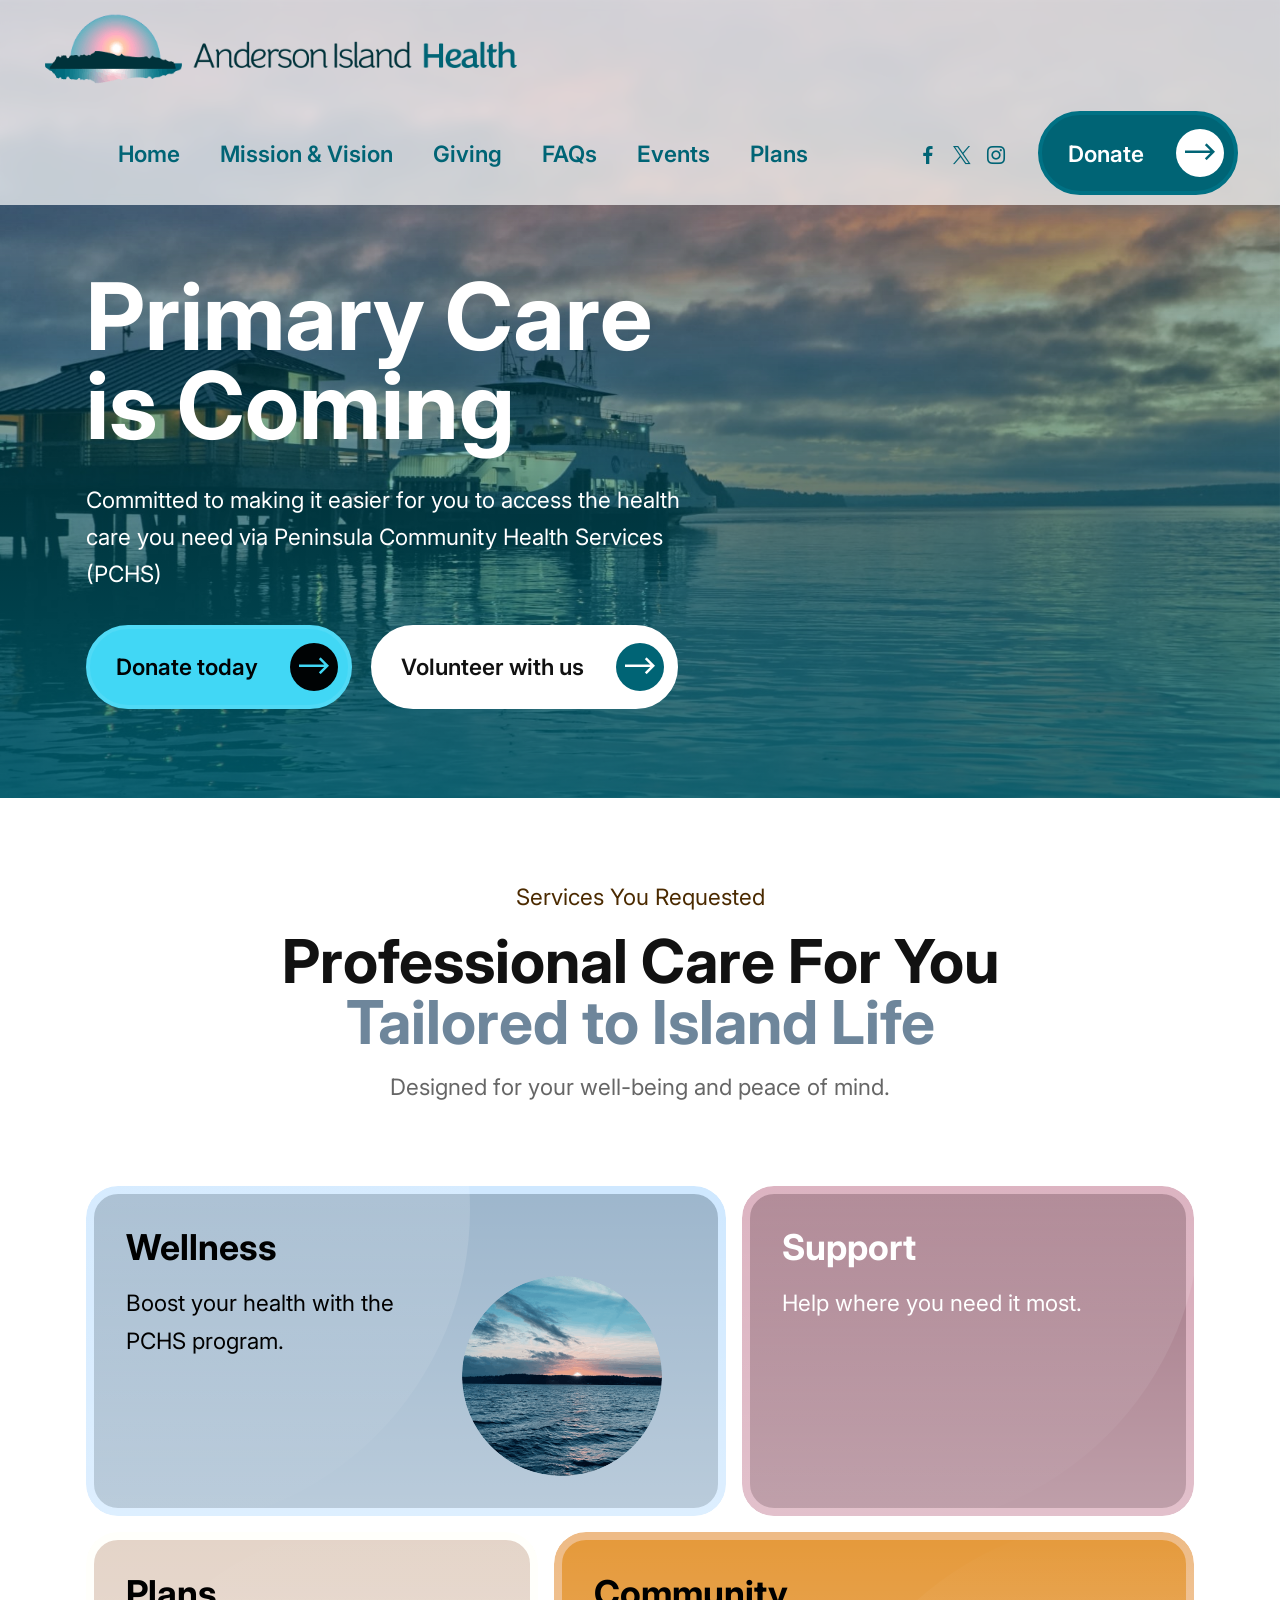
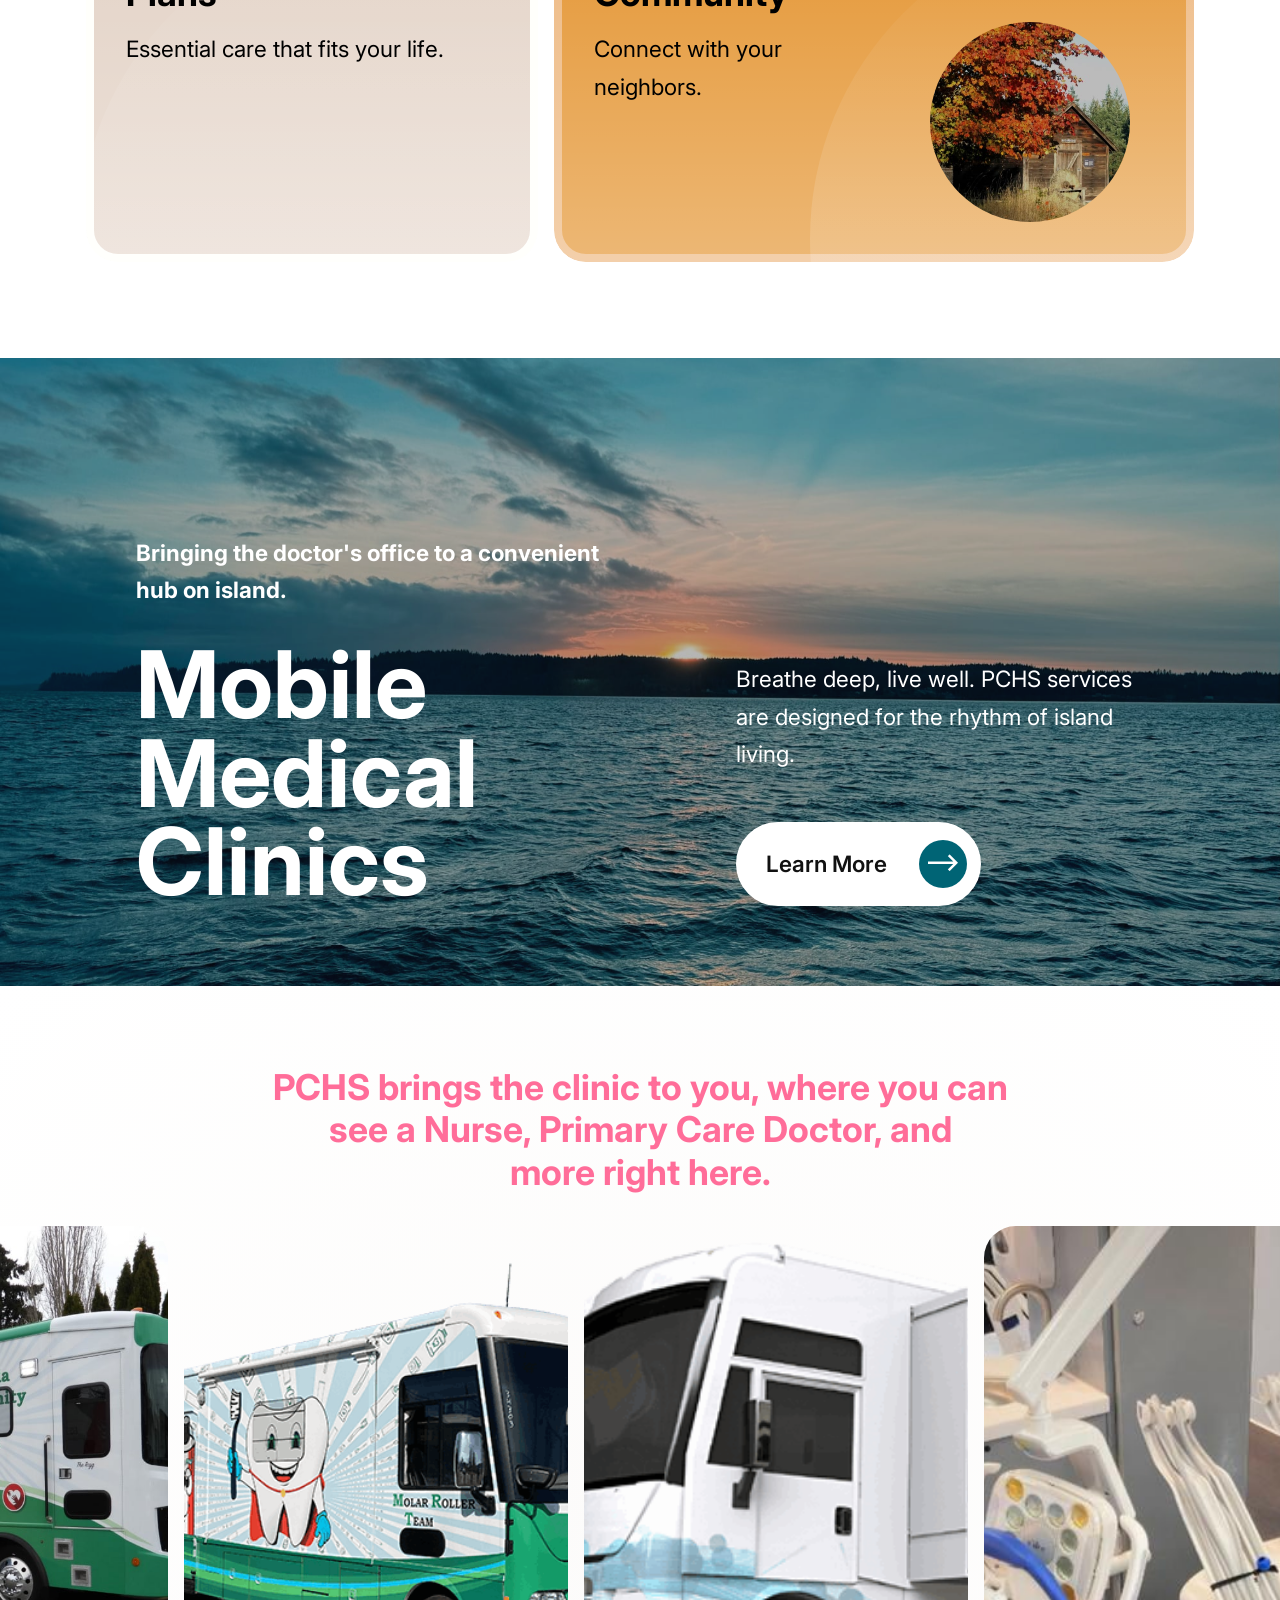
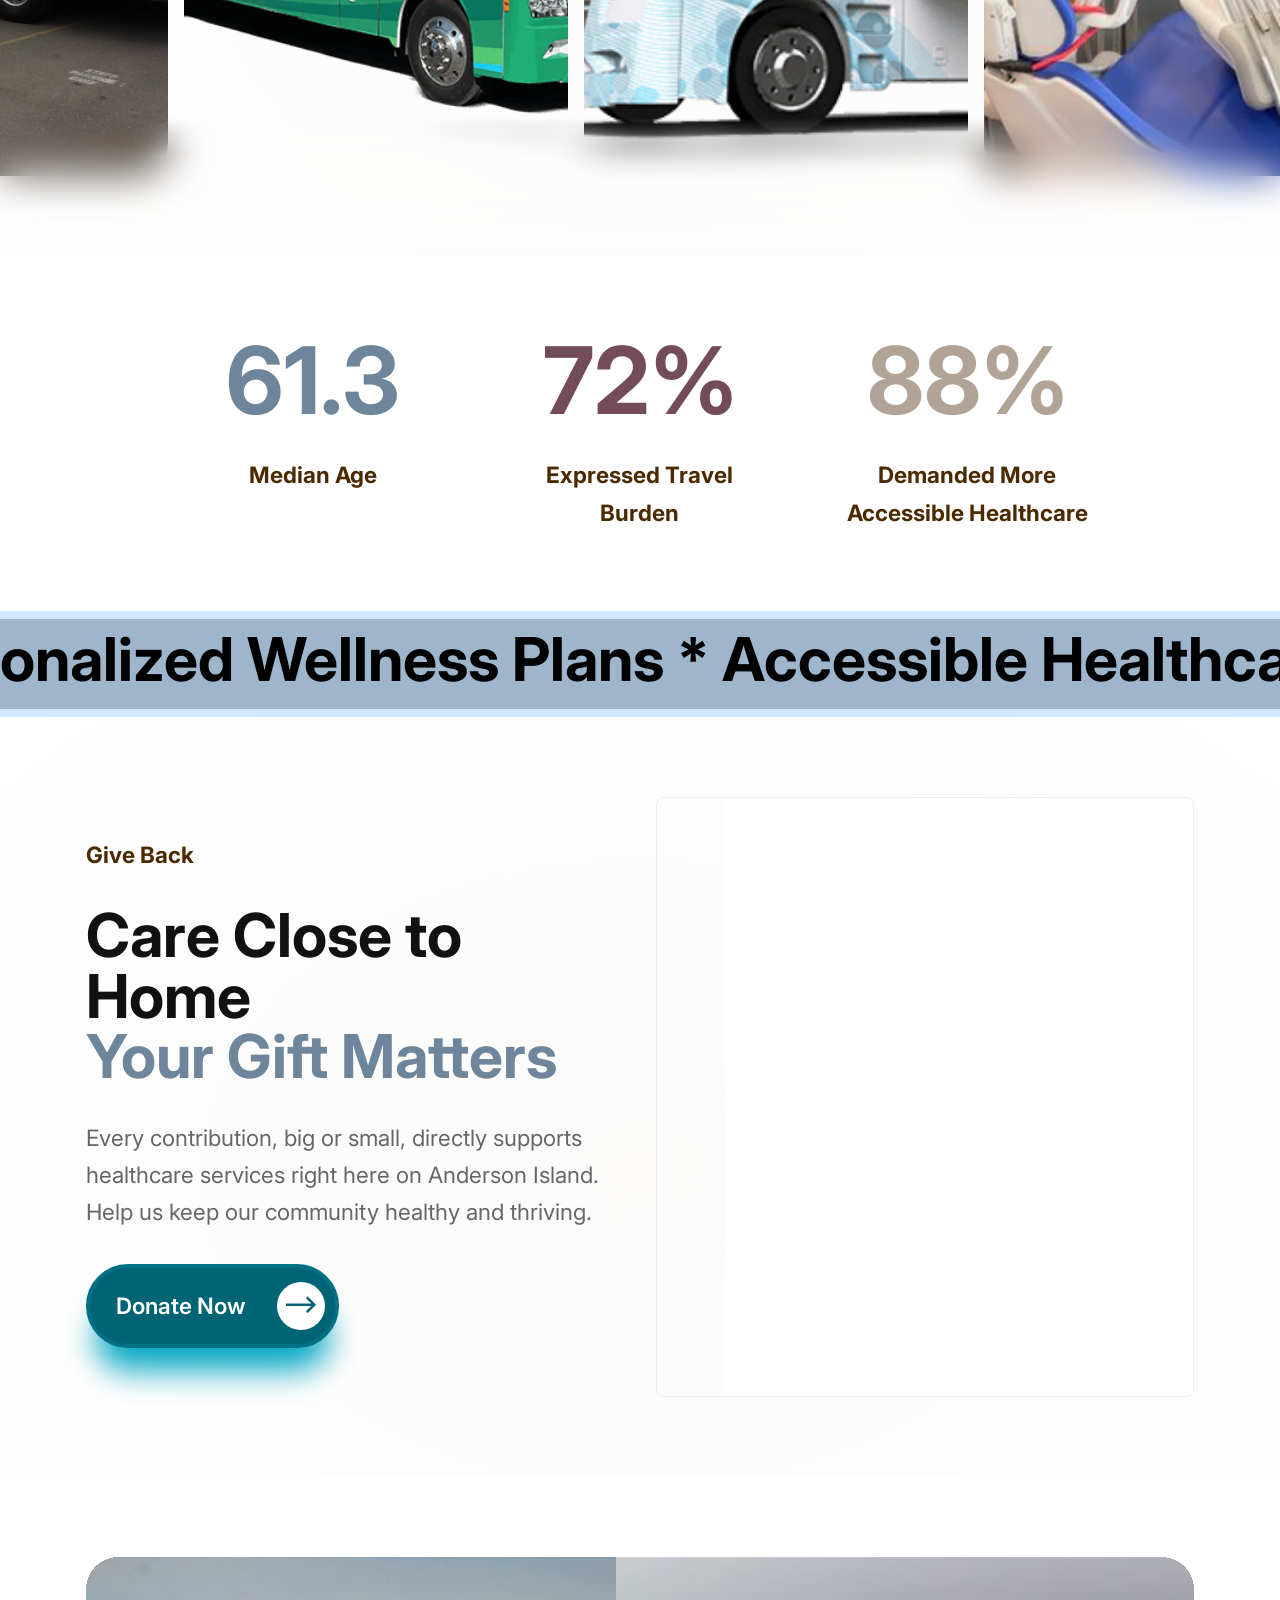
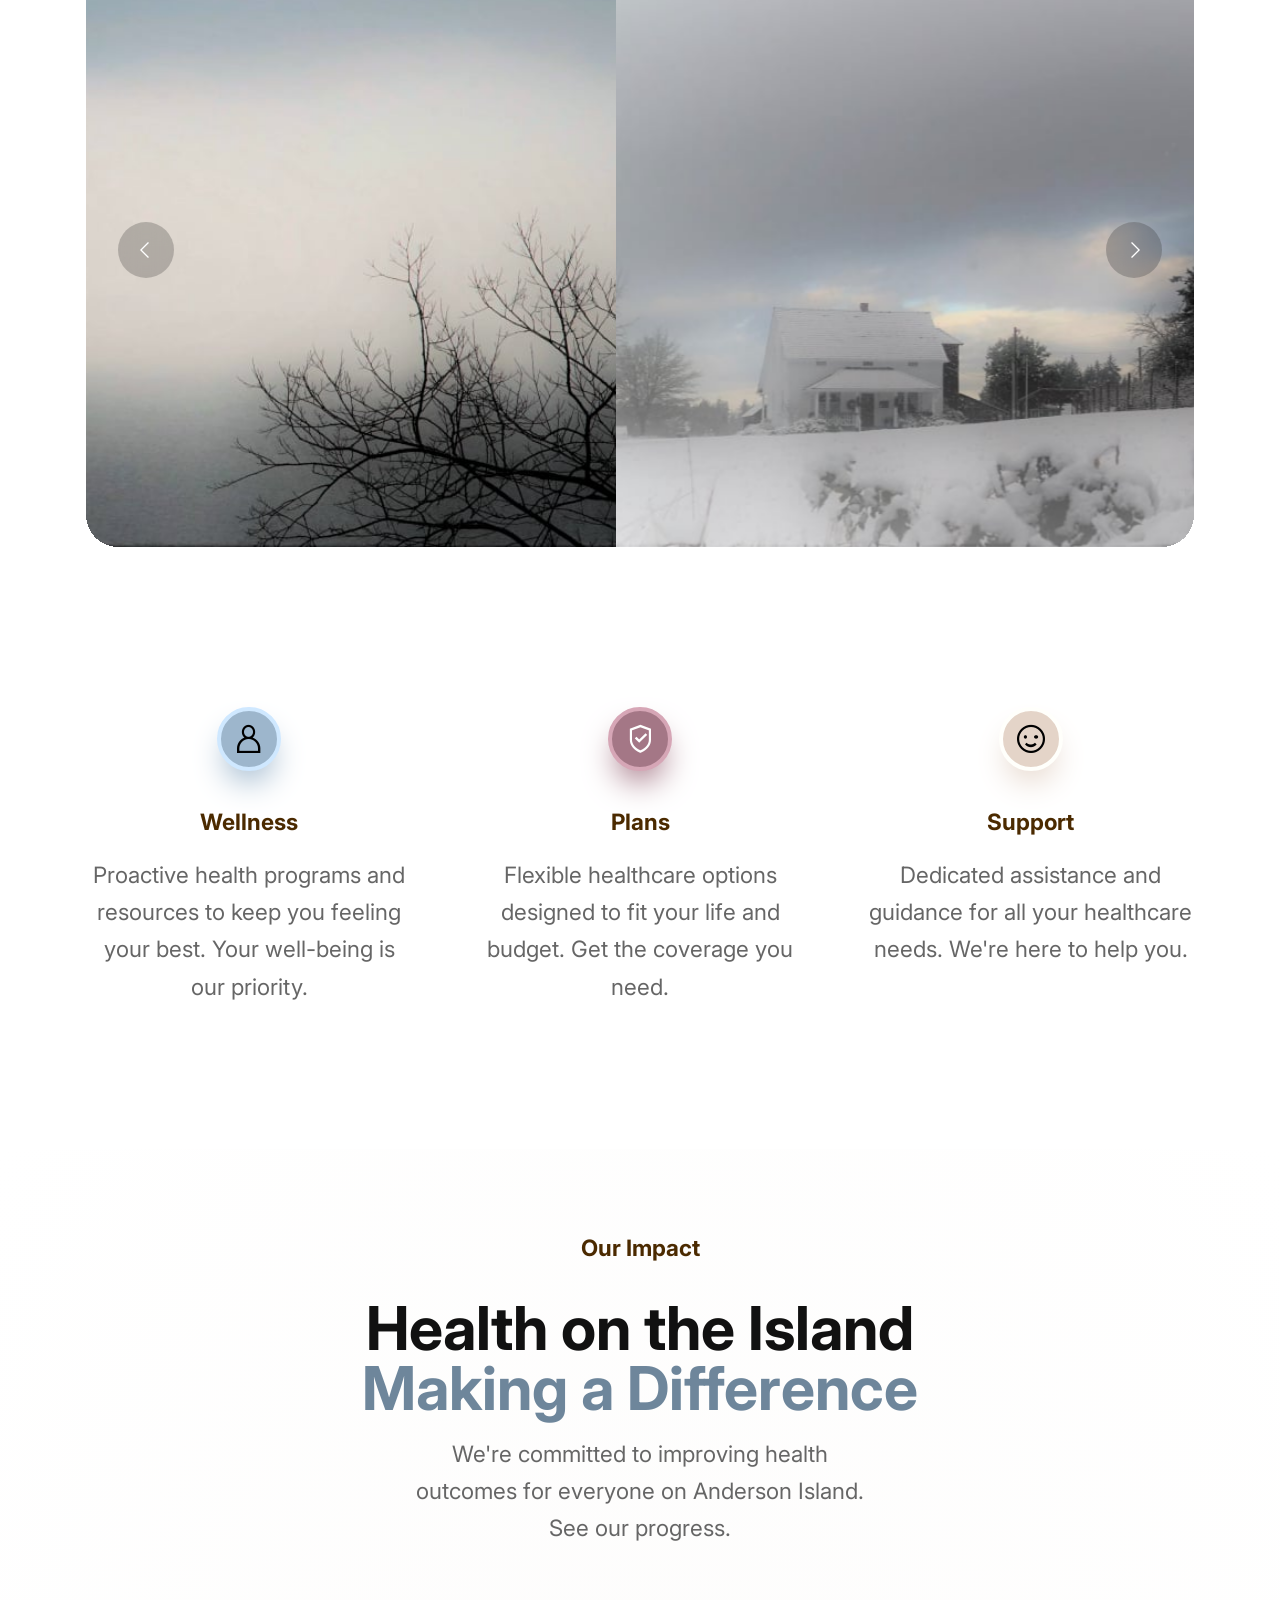
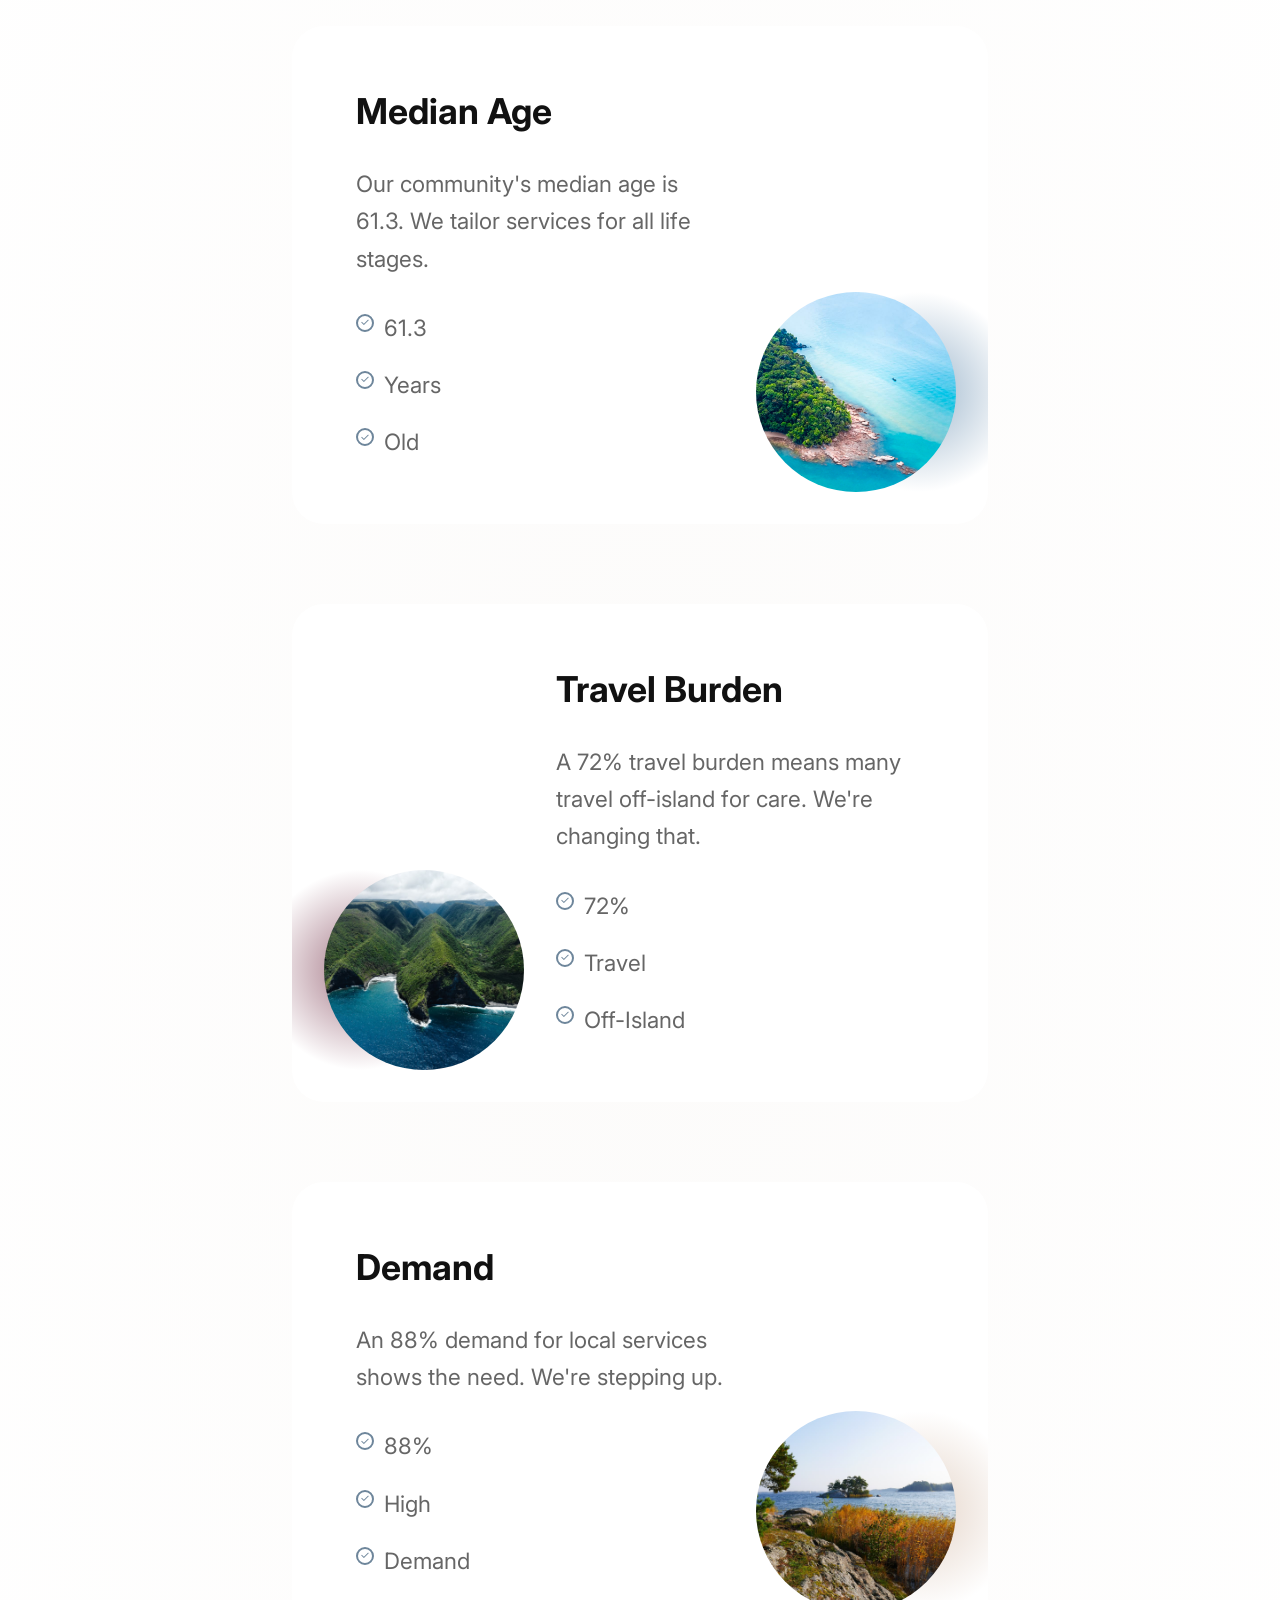
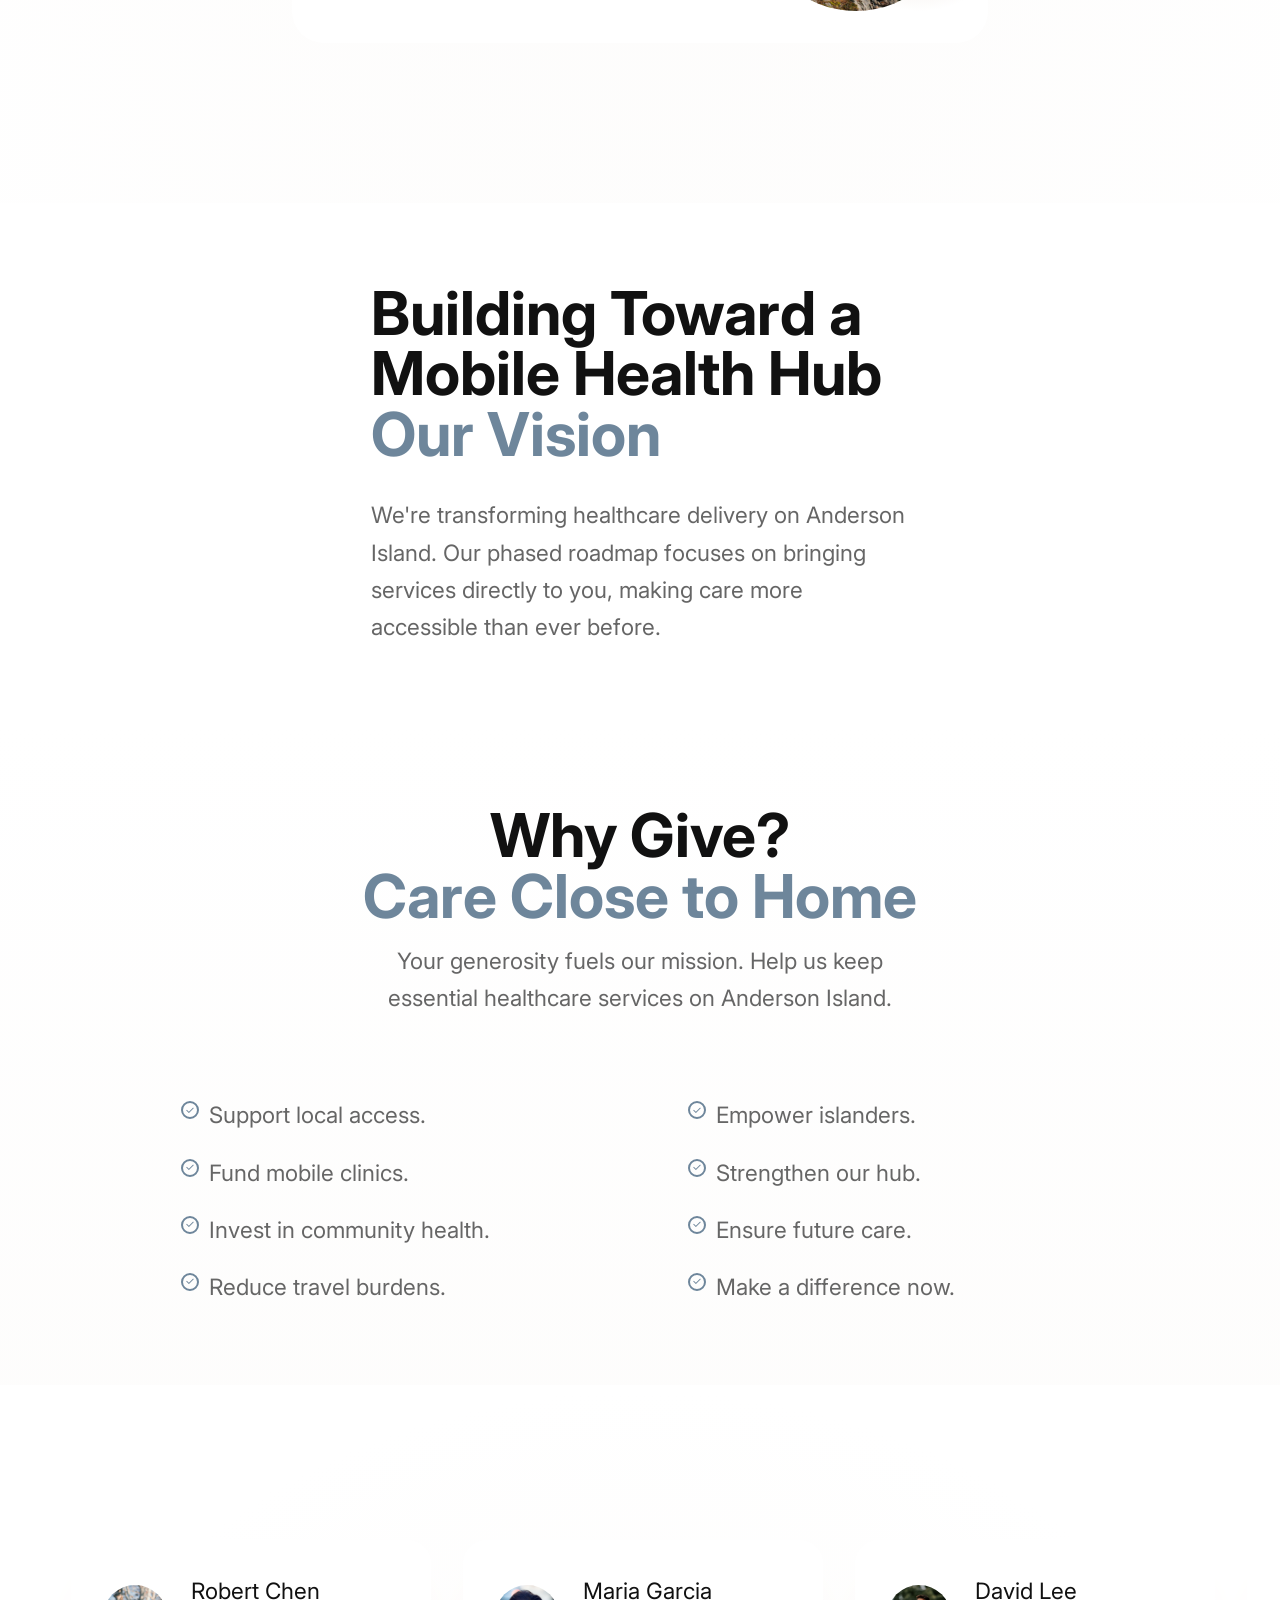
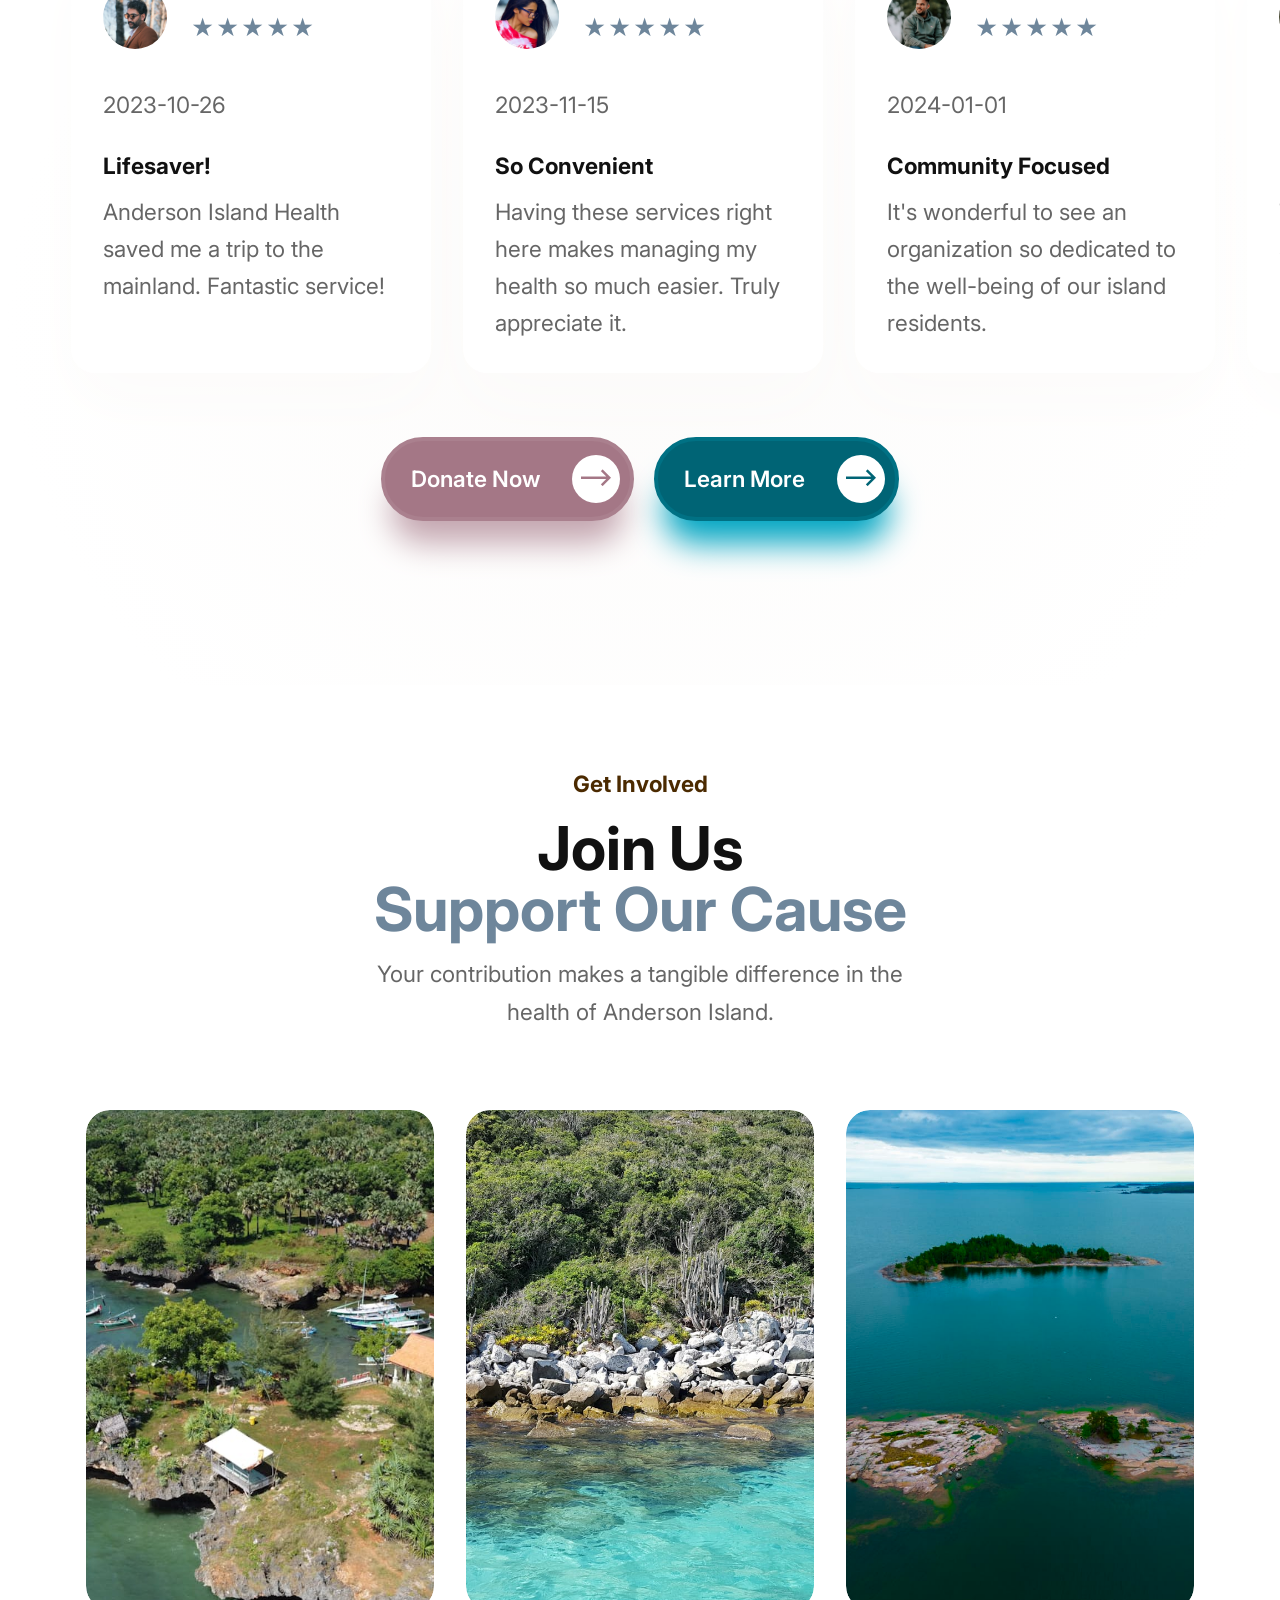
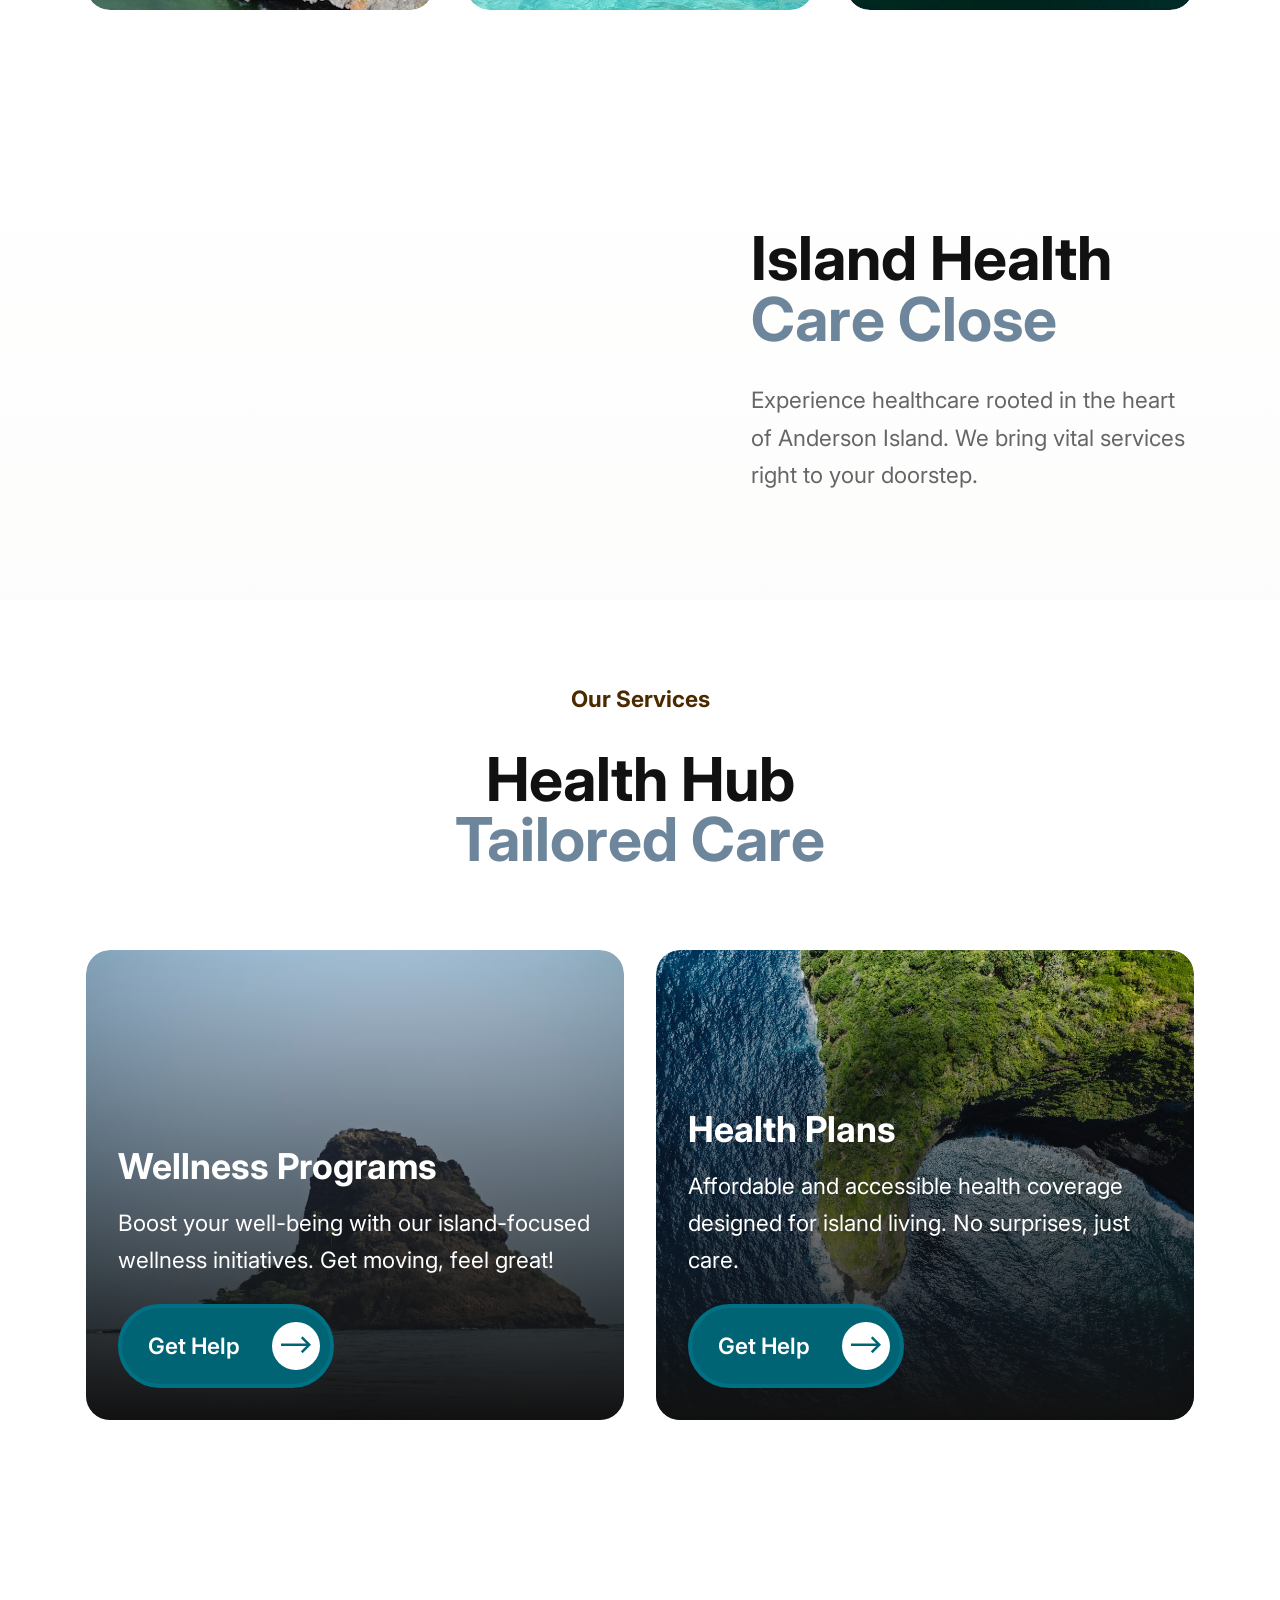
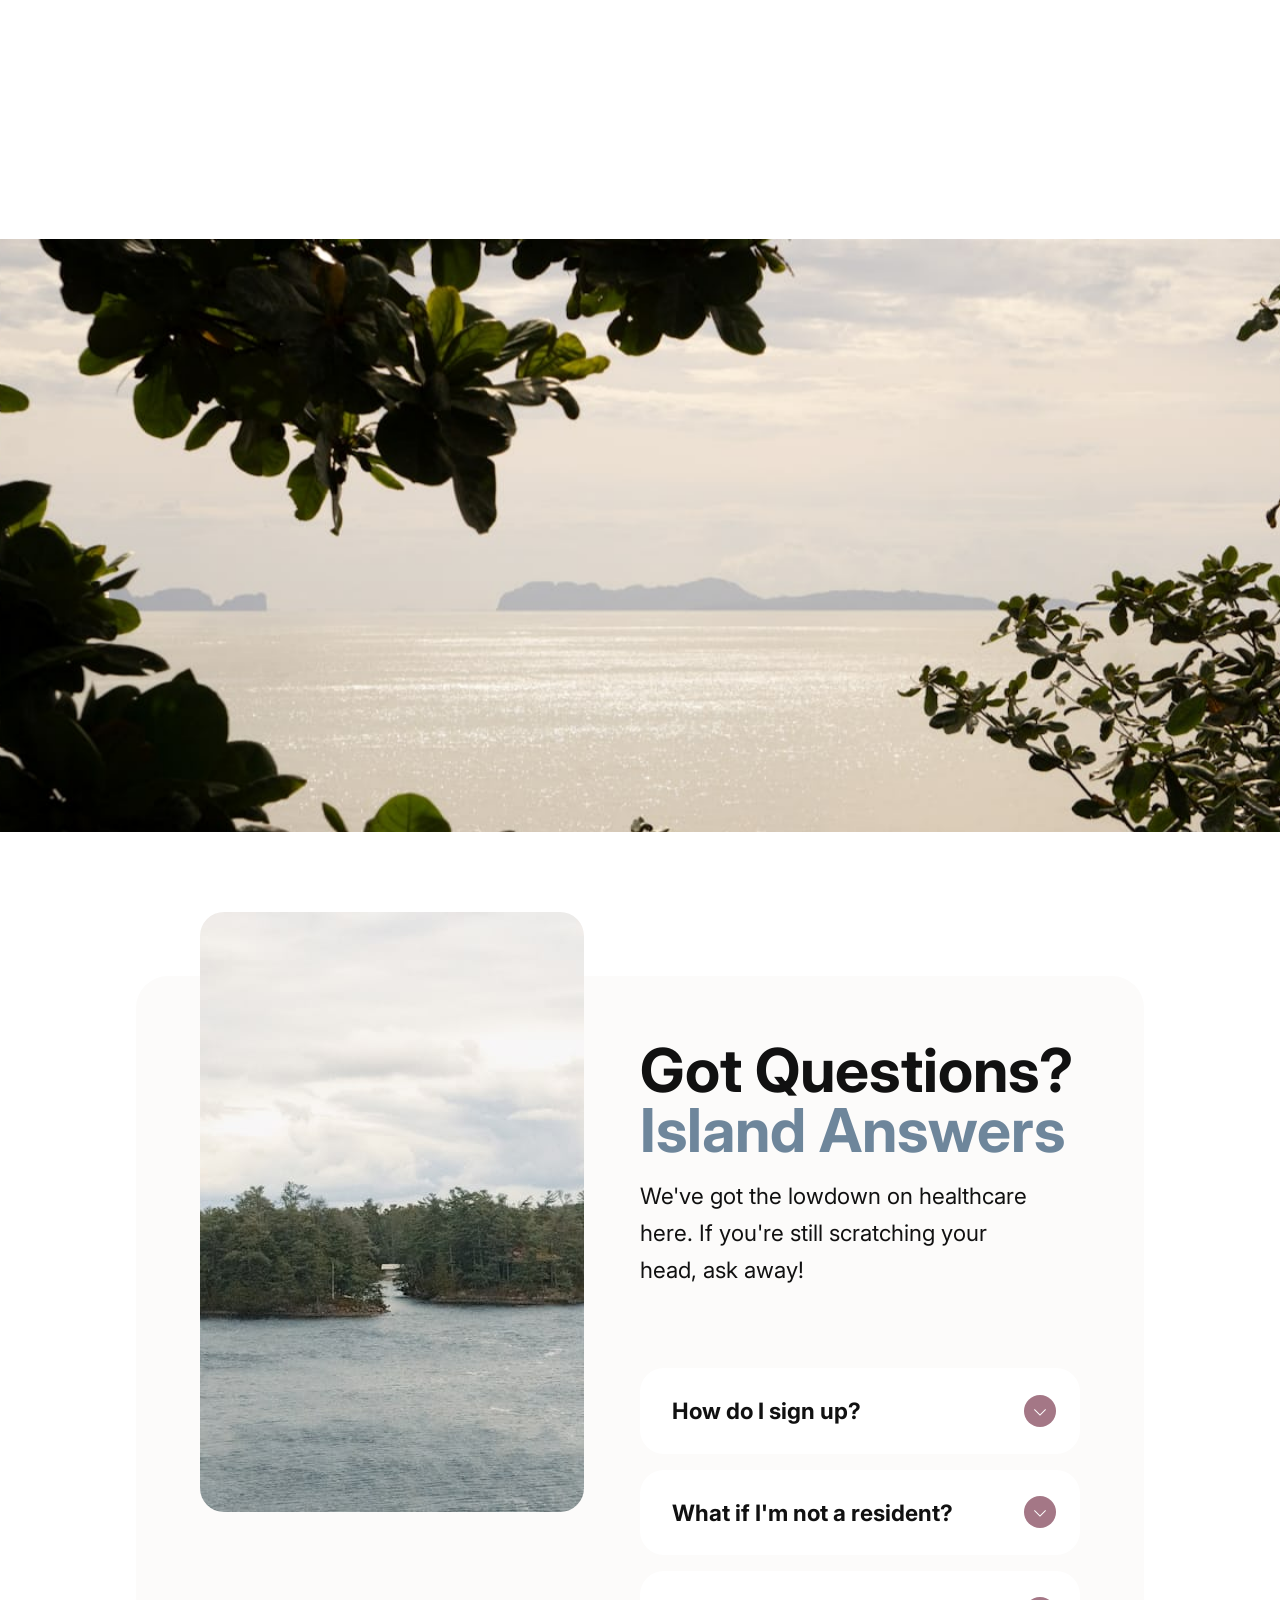
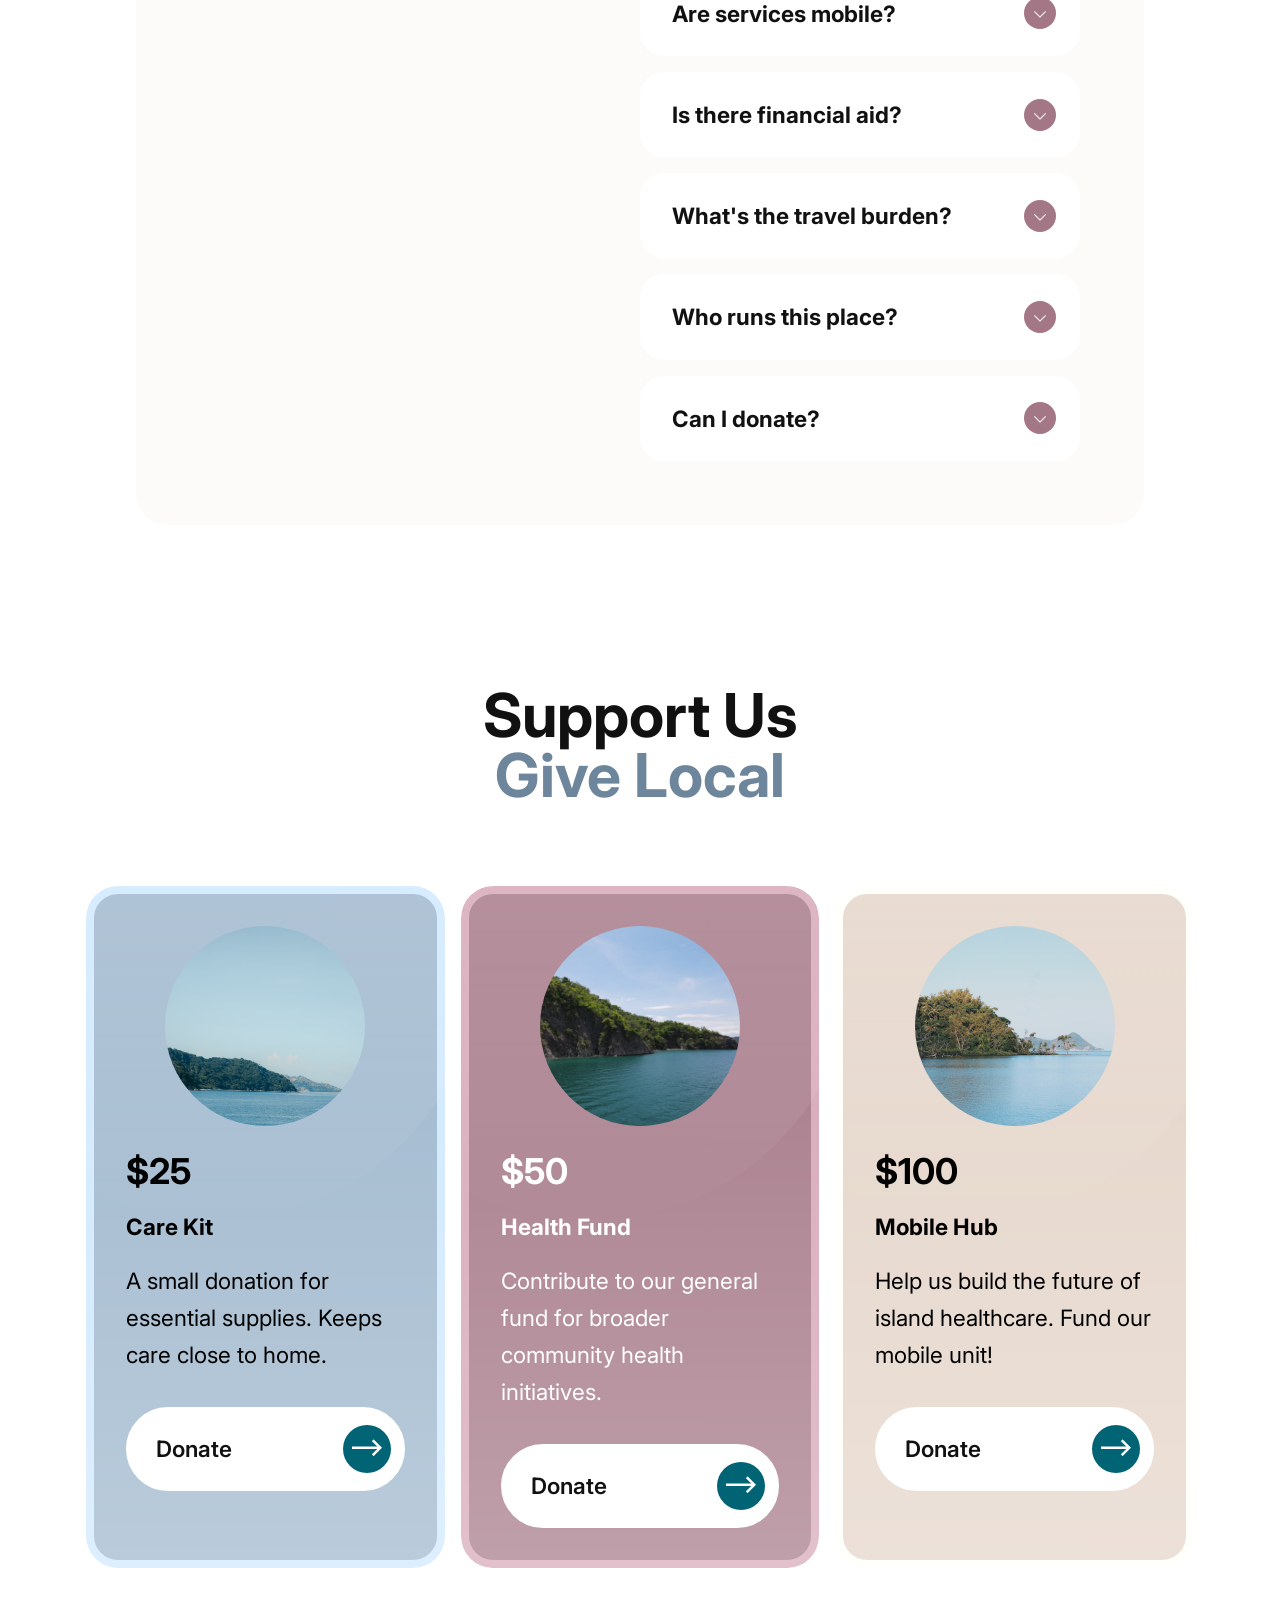
==== commit ece104ea: "Initial commit2" ====
--- a/index.html
+++ b/index.html
@@ -21,7 +21,7 @@
   <link rel="stylesheet" href="assets/theme/css/style.css">
   <link rel="preload" href="https://fonts.googleapis.com/css?family=Inter:100,200,300,400,500,600,700,800,900,100i,200i,300i,400i,500i,600i,700i,800i,900i&display=swap" as="style" onload="this.onload=null;this.rel='stylesheet'">
   <noscript><link rel="stylesheet" href="https://fonts.googleapis.com/css?family=Inter:100,200,300,400,500,600,700,800,900,100i,200i,300i,400i,500i,600i,700i,800i,900i&display=swap"></noscript>
-  <link rel="preload" as="style" href="assets/mobirise/css/mbr-additional.css?v=lGBl4z"><link rel="stylesheet" href="assets/mobirise/css/mbr-additional.css?v=lGBl4z" type="text/css">
+  <link rel="preload" as="style" href="assets/mobirise/css/mbr-additional.css?v=eAm3Vk"><link rel="stylesheet" href="assets/mobirise/css/mbr-additional.css?v=eAm3Vk" type="text/css">
 
   
   
@@ -69,7 +69,7 @@
                     </a>
                     
                 </div>
-                <div class="navbar-buttons mbr-section-btn"><a class="btn btn-primary display-7" href="#">
+                <div class="navbar-buttons mbr-section-btn"><a class="btn btn-primary display-7" href="index.html#call-to-action-2-vbylUuL9xs">
                         <span class="mobi-mbri mobi-mbri-right mbr-iconfont mbr-iconfont-btn"></span>
                        Donate
                     </a></div>
@@ -348,8 +348,8 @@
                     <div class="text-wrapper">
                         <p class="mbr-text mbr-fonts-style display-7">Every contribution, big or small, directly supports healthcare services right here on Anderson Island. Help us keep our community healthy and thriving.</p>
                     </div>
-                    <div class="mbr-section-btn"><a class="btn btn-primary display-7" href="https://www.zeffy.com/en-US/donation-form/anderson-island-healthcare-advocates">
-                            <span class="mobi-mbri mobi-mbri-right mbr-iconfont mbr-iconfont-btn"></span>
+                    <div class="mbr-section-btn"><a class="btn btn-primary display-7" href="https://www.zeffy.com/en-US/donation-form/anderson-island-healthcare-advocates"><span class="mobi-mbri mobi-mbri-right mbr-iconfont mbr-iconfont-btn"></span>
+                            
                             Donate Now
                         </a></div>
                 </div>
--- a/assets/mobirise/css/mbr-additional.css
+++ b/assets/mobirise/css/mbr-additional.css
@@ -2370,8 +2370,8 @@
 }
 .cid-vbylUuL9xs .iframe-container {
   width: 100%;
-  height: 2000px;
-  margin-top: -50%;
+  height: 3200px;
+  margin-top: -500px;
 }
 @media (max-width: 1440px) {
   .cid-vbylUuL9xs .iframe-container {
--- a/assets/mobirise/css/mbr-additional.css
+++ b/assets/mobirise/css/mbr-additional.css
@@ -2370,8 +2370,8 @@
 }
 .cid-vbylUuL9xs .iframe-container {
   width: 100%;
-  height: 2000px;
-  margin-top: -50%;
+  height: 3200px;
+  margin-top: -500px;
 }
 @media (max-width: 1440px) {
   .cid-vbylUuL9xs .iframe-container {
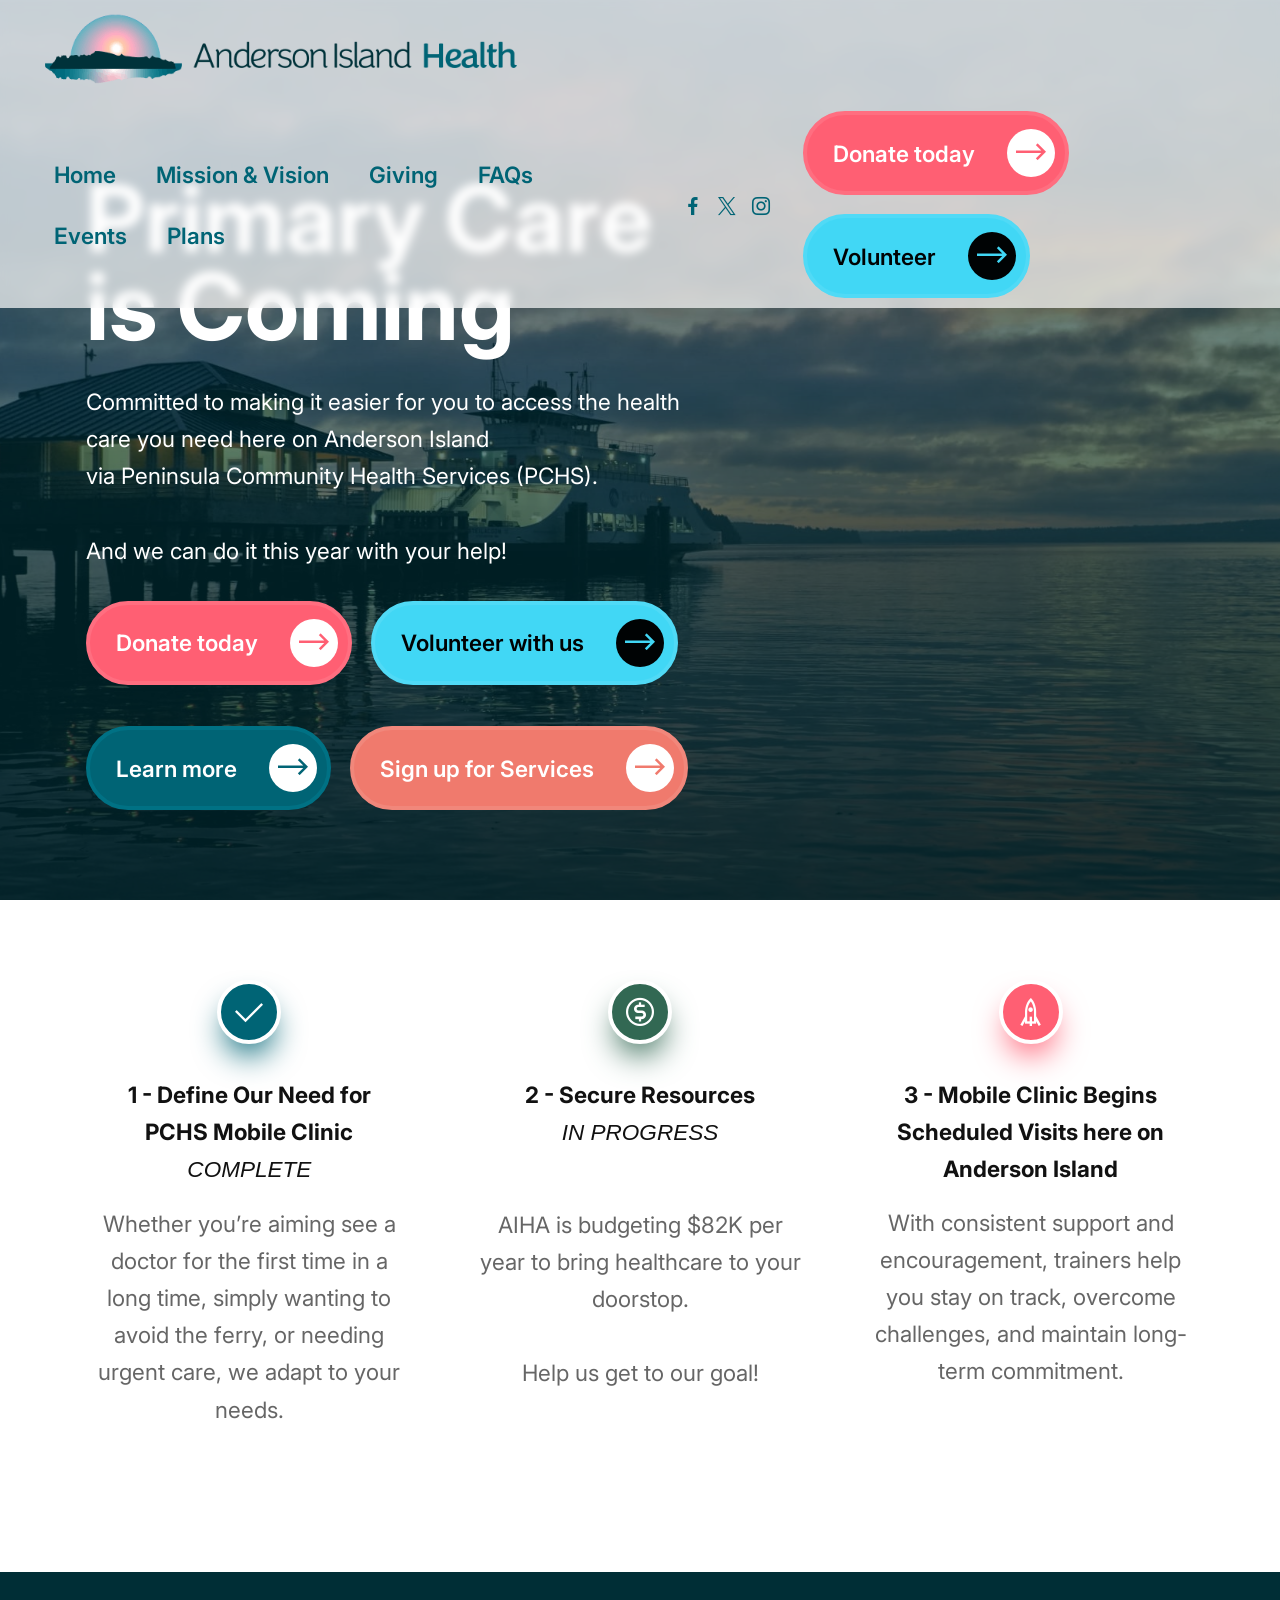
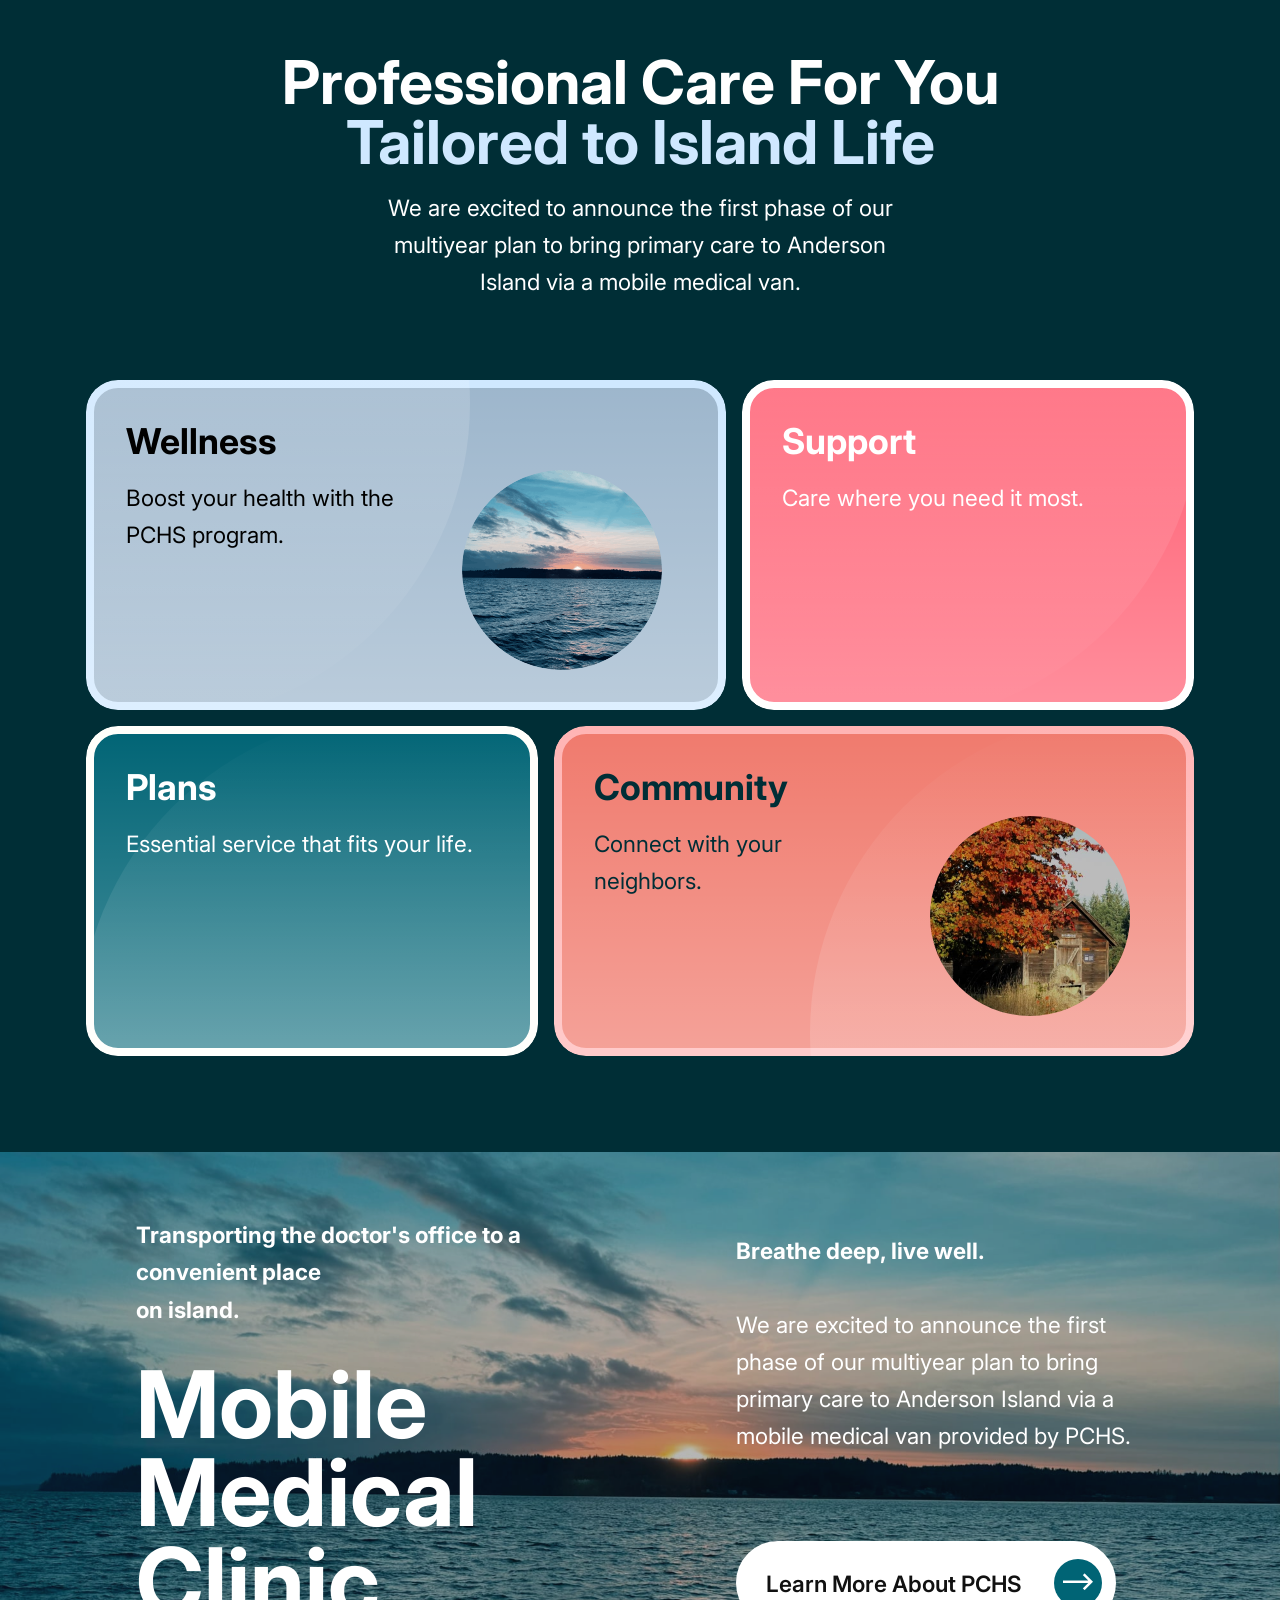
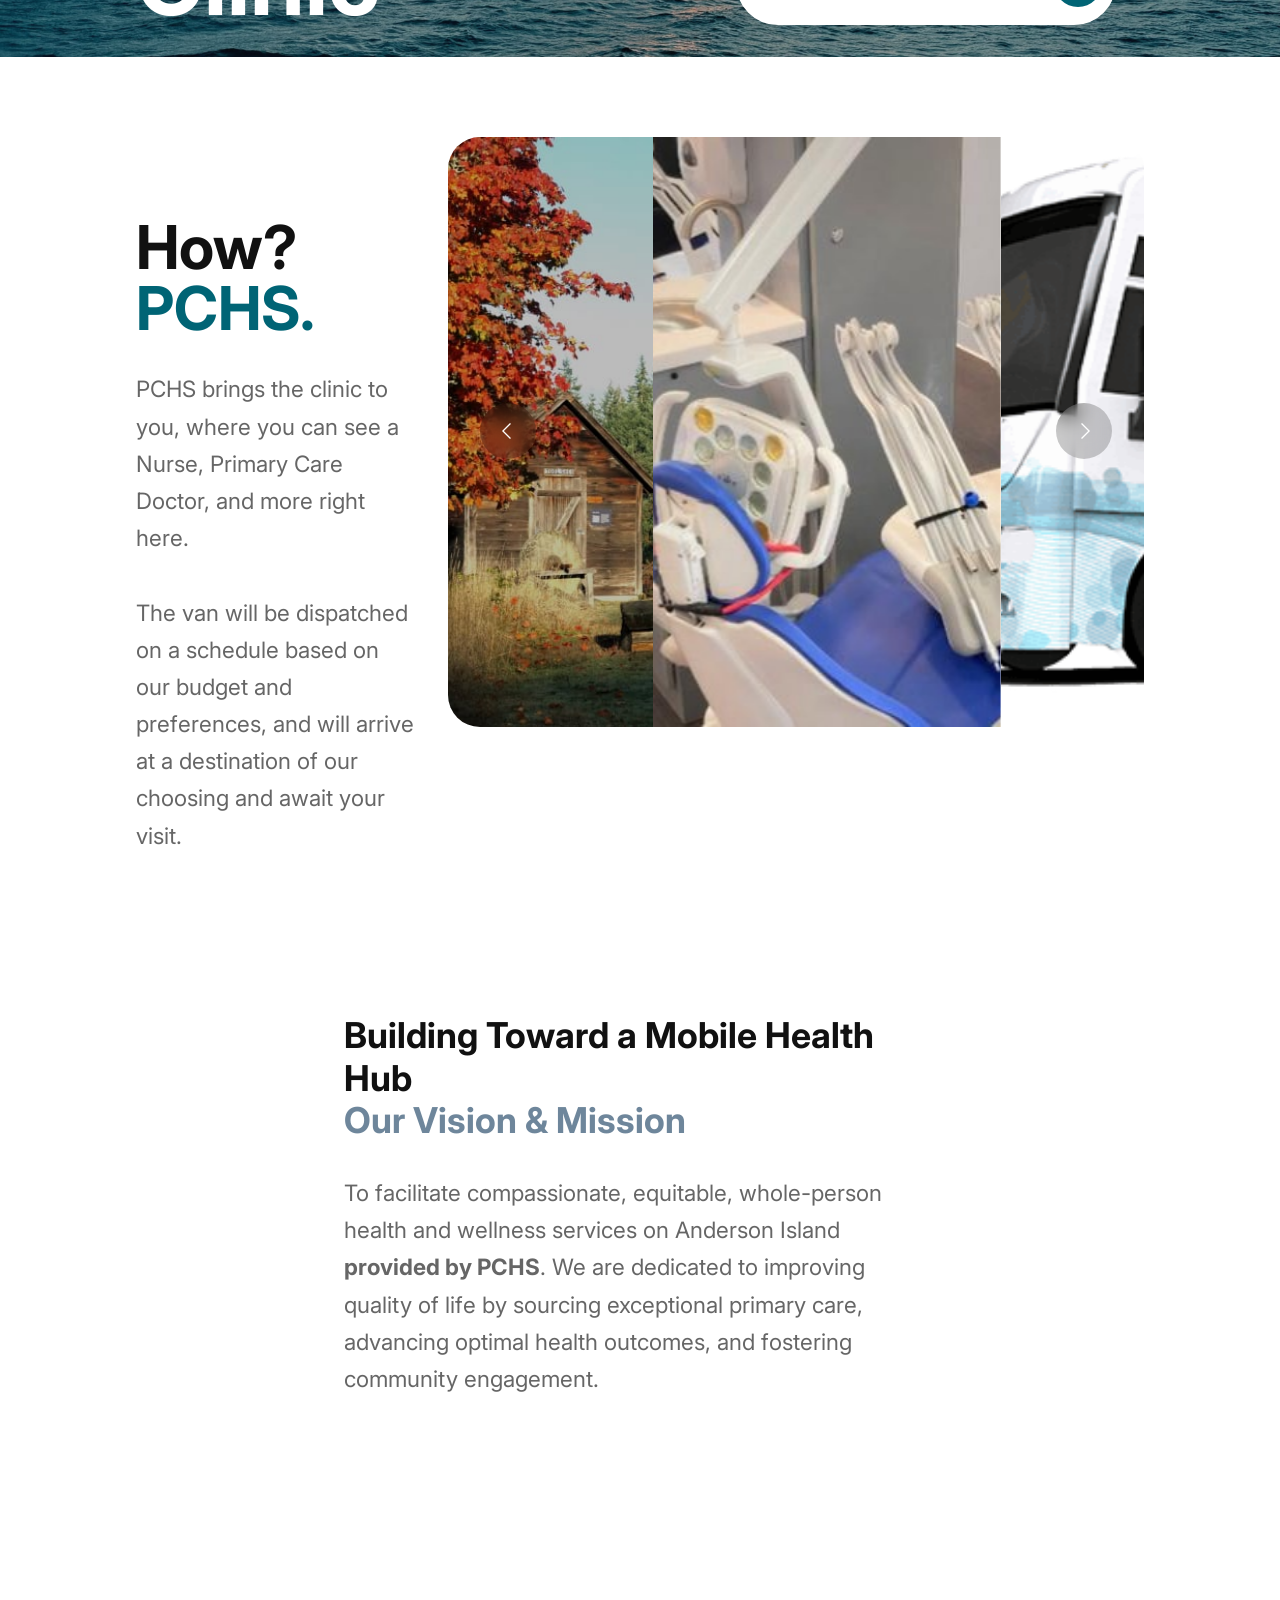
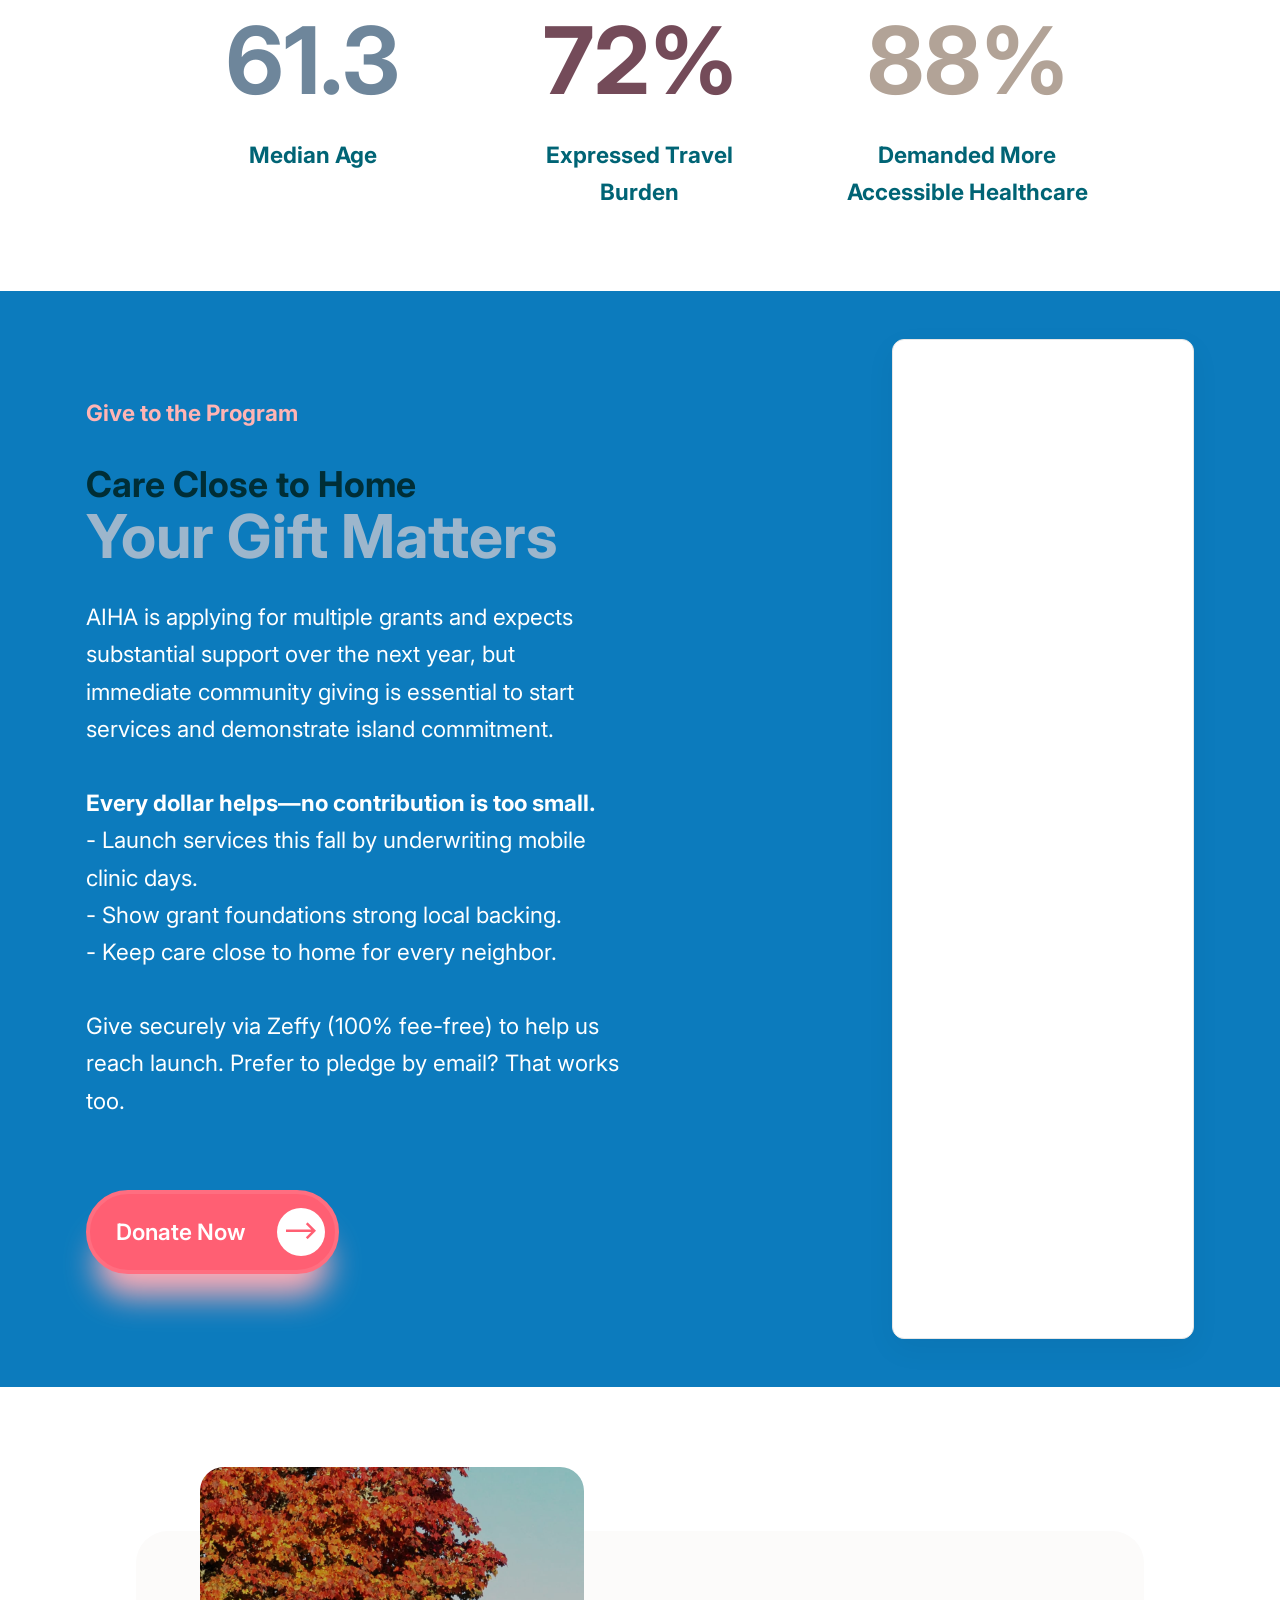
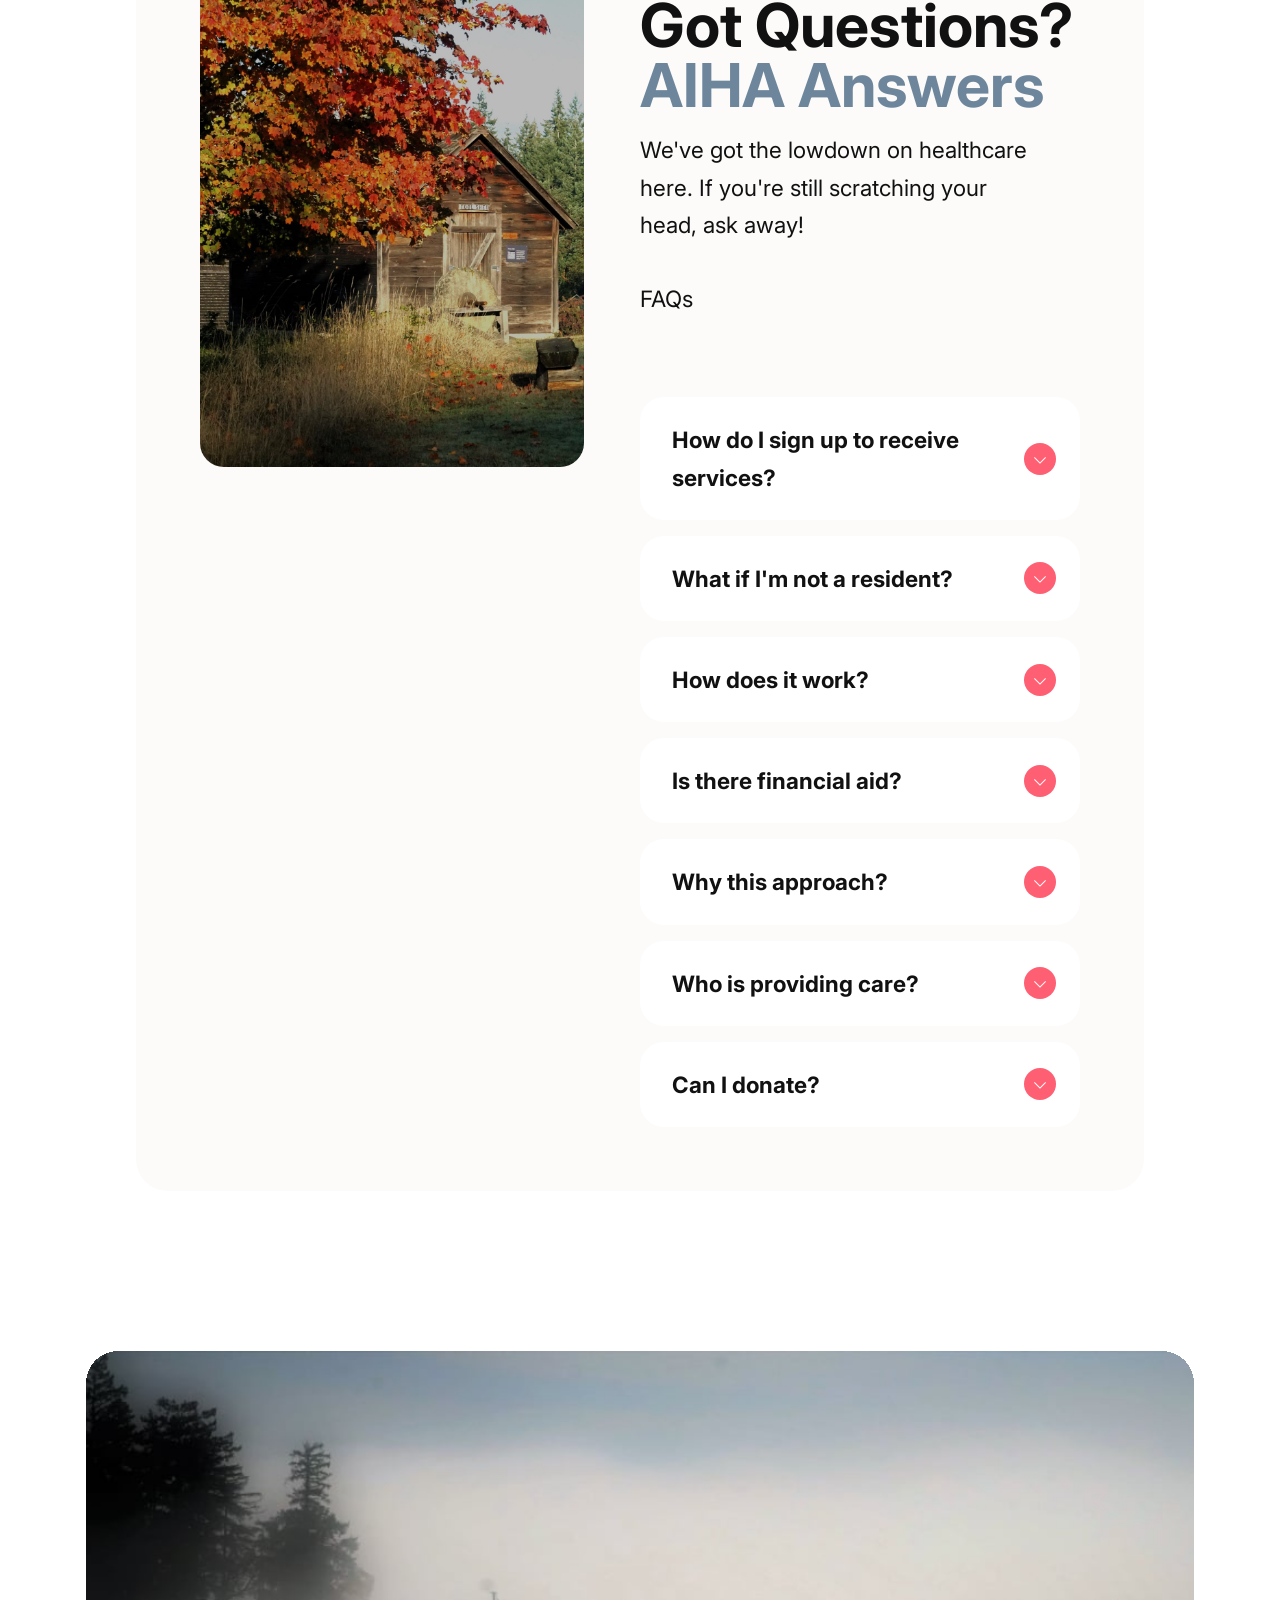
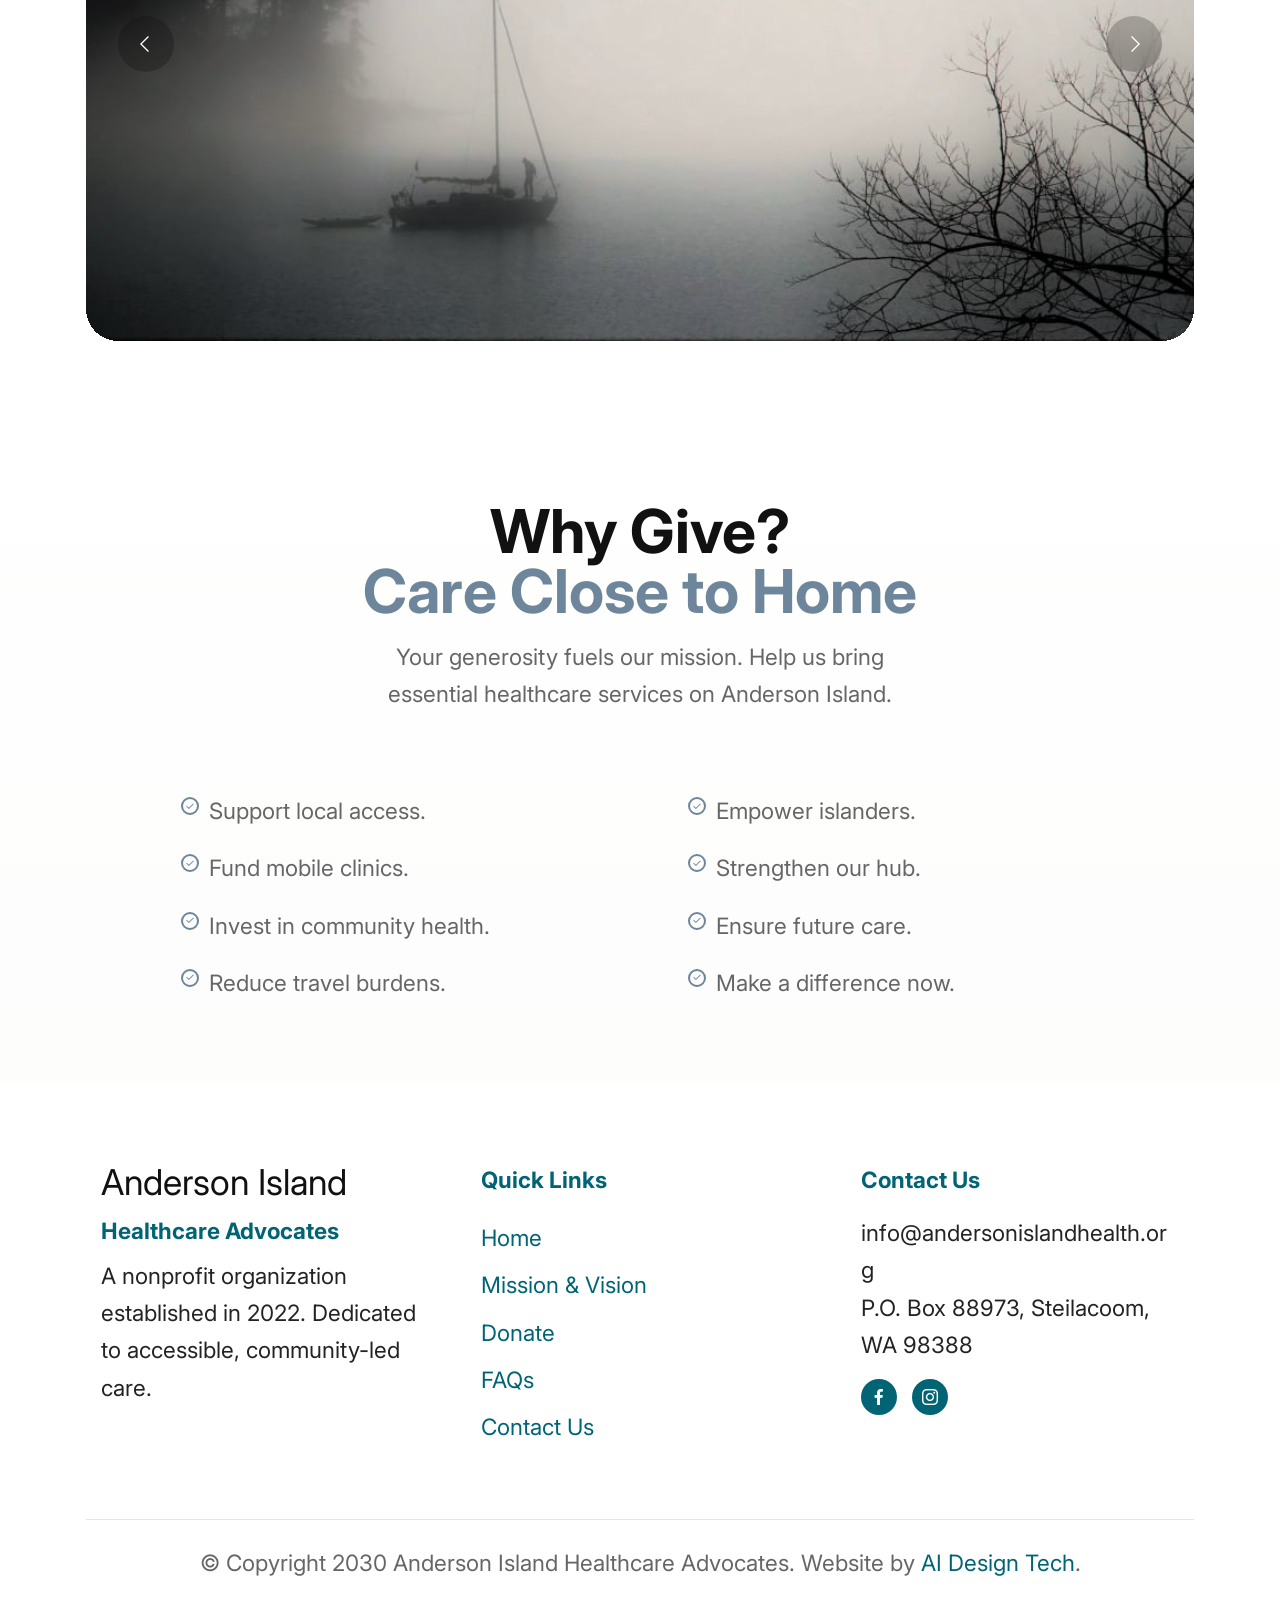
==== commit d07af9d4: "Finished draft" ====
--- a/index.html
+++ b/index.html
@@ -21,7 +21,7 @@
   <link rel="stylesheet" href="assets/theme/css/style.css">
   <link rel="preload" href="https://fonts.googleapis.com/css?family=Inter:100,200,300,400,500,600,700,800,900,100i,200i,300i,400i,500i,600i,700i,800i,900i&display=swap" as="style" onload="this.onload=null;this.rel='stylesheet'">
   <noscript><link rel="stylesheet" href="https://fonts.googleapis.com/css?family=Inter:100,200,300,400,500,600,700,800,900,100i,200i,300i,400i,500i,600i,700i,800i,900i&display=swap"></noscript>
-  <link rel="preload" as="style" href="assets/mobirise/css/mbr-additional.css?v=eAm3Vk"><link rel="stylesheet" href="assets/mobirise/css/mbr-additional.css?v=eAm3Vk" type="text/css">
+  <link rel="preload" as="style" href="assets/mobirise/css/mbr-additional.css?v=HfvxOO"><link rel="stylesheet" href="assets/mobirise/css/mbr-additional.css?v=HfvxOO" type="text/css">
 
   
   
@@ -69,36 +69,86 @@
                     </a>
                     
                 </div>
-                <div class="navbar-buttons mbr-section-btn"><a class="btn btn-primary display-7" href="index.html#call-to-action-2-vbylUuL9xs">
+                <div class="navbar-buttons mbr-section-btn"><a class="btn btn-danger display-7" href="index.html#call-to-action-2-vbylUuL9xs">
                         <span class="mobi-mbri mobi-mbri-right mbr-iconfont mbr-iconfont-btn"></span>
-                       Donate
-                    </a></div>
+                       Donate today</a> <a class="btn btn-info display-7" href="https://forms.gle/DPrSswoL6QGuAcDV8" target="_blank">
+                        <span class="mobi-mbri mobi-mbri-right mbr-iconfont mbr-iconfont-btn"></span>
+                       Volunteer</a></div>
             </div>
         </div>
     </nav>
 </section>
 
-<section data-bs-version="5.1" class="header02 strengthm5 cid-vbylUtW8zk mbr-parallax-background" id="hero-2-vbylUtW8zk">
-    
-
-    
-    
+<section data-bs-version="5.1" class="header02 strengthm5 cid-vbylUtW8zk mbr-fullscreen mbr-parallax-background" id="hero-2-vbylUtW8zk">
+    
+
+    
+    <div class="mbr-overlay" style="opacity: 0.3; background-color: rgb(0, 100, 117);"></div>
 
     <div class="container">
         <div class="row">
             <div class="col-12 col-lg-7">
                 <div class="content-wrapper">
-                    <p class="mbr-label mbr-fonts-style display-7"></p>
+                    
                     <h2 class="mbr-section-title mbr-fonts-style display-1">
                         <strong>Primary Care is Coming</strong></h2>
-                    <p class="mbr-text mbr-fonts-style display-4">Committed to making it easier for you to access the health care you need via Peninsula Community Health Services (PCHS)</p>
-                    <div class="mbr-section-btn"><a class="btn btn-info display-7" href="#">
+                    <p class="mbr-text mbr-fonts-style display-4">Committed to making it easier for you to access the health care you need here on Anderson Island <br>via Peninsula Community Health Services (PCHS).&nbsp;<br><br>And we can do it this year with your help!</p>
+                    <div class="mbr-section-btn"><a class="btn btn-danger display-7" href="https://www.zeffy.com/en-US/donation-form/anderson-island-healthcare-advocates" target="_blank">
                             <span class="mobi-mbri mobi-mbri-right mbr-iconfont mbr-iconfont-btn"></span>
-                            Donate today</a>   <a class="btn btn-white display-7" href="#">
+                            Donate today</a>   <a class="btn btn-info display-7" href="https://forms.gle/DPrSswoL6QGuAcDV8" target="_blank">
                             <span class="mobi-mbri mobi-mbri-right mbr-iconfont mbr-iconfont-btn"></span>
-                            Volunteer with us</a></div>
-                </div>
-            </div>
+                            Volunteer with us</a> <a class="btn btn-secondary display-7" href="#">
+                            <span class="mobi-mbri mobi-mbri-right mbr-iconfont mbr-iconfont-btn"></span>
+                            Learn more</a> <a class="btn btn-warning display-7" href="#">
+                            <span class="mobi-mbri mobi-mbri-right mbr-iconfont mbr-iconfont-btn"></span>
+                            Sign up for Services</a></div>
+                </div>
+            </div>
+        </div>
+    </div>
+</section>
+
+<section data-bs-version="5.1" class="features06 strengthm5 cid-vdXU2ygM6v" id="features06-1">
+    
+
+    
+    
+
+    <div class="container">
+        <div class="row items-wrapper justify-content-center">
+            
+            <div class="col-12 col-lg-4 item features-without-image active">
+                <div class="item-wrapper">
+                    <div class="iconfont-wrapper icon_1">
+                        <span class="mbr-iconfont card-icon mobi-mbri-success mobi-mbri" style="color: rgb(255, 255, 255); fill: rgb(255, 255, 255);"></span>
+                    </div>
+                    <p class="card-title mbr-fonts-style display-7">
+                        <strong>1 - Define Our Need for </strong><br><strong>PCHS Mobile Clinic</strong><br><em>COMPLETE</em></p>
+                    <p class="card-text mbr-fonts-style display-7">
+                        Whether you’re aiming see a doctor for the first time in a long time, simply wanting to avoid the ferry, or needing urgent care, we adapt to your needs.<br></p>
+                </div>
+            </div><div class="col-12 col-lg-4 item features-without-image">
+                <div class="item-wrapper">
+                    <div class="iconfont-wrapper icon_2">
+                        <span class="mbr-iconfont card-icon mobi-mbri-cash mobi-mbri" style="color: rgb(255, 255, 255); fill: rgb(255, 255, 255);"></span>
+                    </div>
+                    <p class="card-title mbr-fonts-style display-7"><strong>2 - Secure Resources</strong><br><em style="">IN PROGRESS</em><br><em style=""><br></em></p>
+                    <p class="card-text mbr-fonts-style display-7">AIHA is budgeting $82K per year to bring healthcare to your doorstop.<br><br>Help us get to our goal!</p>
+                </div>
+            </div><div class="col-12 col-lg-4 item features-without-image">
+                <div class="item-wrapper">
+                    <div class="iconfont-wrapper icon_3">
+                        <span class="mbr-iconfont card-icon mobi-mbri-rocket mobi-mbri" style="color: rgb(255, 255, 255); fill: rgb(255, 255, 255);"></span>
+                    </div>
+                    <p class="card-title mbr-fonts-style display-7">
+                        <strong>3 - Mobile Clinic Begins Scheduled Visits here on Anderson Island</strong></p>
+                    <p class="card-text mbr-fonts-style display-7">
+                        With consistent support and encouragement, trainers help you stay on track, overcome challenges,
+                        and maintain long-term commitment.
+                    </p>
+                </div>
+            </div>
+            
         </div>
     </div>
 </section>
@@ -113,7 +163,7 @@
         <div class="row">
             <div class="col-12">
                 <div class="content-wrapper">
-                    <p class="mbr-label mbr-fonts-style display-7">Services You Requested</p>
+                    
                     <div class="title-wrapper">
                         <h2 class="mbr-section-title mbr-fonts-style display-2">
                             <strong>Professional Care For You</strong>
@@ -123,7 +173,7 @@
                         </h3>
                     </div>
                     <div class="text-wrapper">
-                        <p class="mbr-text mbr-fonts-style display-7">Designed for your well-being and peace of mind.</p>
+                        <p class="mbr-text mbr-fonts-style display-7">We are excited to announce the first phase of our multiyear plan to bring primary care to Anderson Island via a mobile medical van.<br></p>
                     </div>
                 </div>
             </div>
@@ -158,7 +208,7 @@
                             <h4 class="card-title_2 mbr-fonts-style display-5">
                                 <strong>Support</strong>
                             </h4>
-                            <p class="card-text_2 mbr-fonts-style display-7">Help where you need it most.</p>
+                            <p class="card-text_2 mbr-fonts-style display-7">Care where you need it most.</p>
                             
                         </div>
                     </div>
@@ -174,7 +224,7 @@
                             <h4 class="card-title_3 mbr-fonts-style display-5">
                                  <strong>Plans</strong>
                             </h4>
-                            <p class="card-text_3 mbr-fonts-style display-7">Essential care that fits your life.</p>
+                            <p class="card-text_3 mbr-fonts-style display-7">Essential service that fits your life.</p>
                             
                         </div>
                     </div>
@@ -214,50 +264,122 @@
             <div class="col-12 col-lg-5 card">
                 <div class="title-wrapper">
                     <p class="mbr-label mbr-fonts-style display-7">
-						<strong>Bringing the doctor's office to a convenient hub on island.</strong></p>
+						<strong>Transporting the doctor's office to a convenient place <br>on island.</strong><strong><br></strong></p>
                     <h2 class="mbr-section-title mbr-fonts-style display-1">
-                        <strong>Mobile Medical Clinics</strong></h2>
+                        <strong>Mobile Medical Clinic</strong></h2>
                 </div>
             </div>
             <div class="col-12 col-lg-5 card">
                 <div class="text-wrapper">
-                    <p class="mbr-text mbr-fonts-style display-4">Breathe deep, live well. PCHS services are designed for the rhythm of island living.</p>
-                    <div class="mbr-section-btn">
-                        <a class="btn btn-white display-7" href="#">
+                    <p class="mbr-text mbr-fonts-style display-4"><strong>Breathe deep, live well.&nbsp;<br></strong><br>We are excited to announce the first phase of our multiyear plan to bring primary care to Anderson Island via a mobile medical van provided by PCHS.<br><br></p>
+                    <div class="mbr-section-btn"><a class="btn btn-white display-7" href="https://www.pchsweb.org/mobile-locations/mobile-medical-clinic/" target="_blank">
                             <span class="mobi-mbri mobi-mbri-right mbr-iconfont mbr-iconfont-btn"></span>
-                            Learn More
-                        </a>
-                    </div>
-                </div>
-            </div>
-        </div>
-    </div>
-</section>
-
-<section data-bs-version="5.1" class="gallery01 strengthm5 cid-vbylUucgl1" id="gallery-2-vbylUucgl1">
-    
-    
-    <div class="container-fluid gallery-wrapper">
+                            Learn More About PCHS</a></div>
+                </div>
+            </div>
+        </div>
+    </div>
+</section>
+
+<section data-bs-version="5.1" class="slider02 mbr-embla strengthm5 cid-vdYp4xctEG" id="slider02-3">
+    
+    
+
+    <div class="content-wrap container-fluid">
         <div class="row justify-content-center">
-            <div class="col-12 content-head">
-                <div class="mbr-section-head">
-                    <h4 class="mbr-section-title mbr-fonts-style display-5"><strong>PCHS brings the clinic to you, where you can see a Nurse, Primary Care Doctor, and more&nbsp;</strong><strong>right here.</strong></h4>
-                </div>
-            </div>
-        </div>
-        <div class="grid-container">
-            <div class="grid-container-3 moving-left" style="transform: translate3d(-200px, 0px, 0px);">
-                <div class="grid-item">
-                    <img src="assets/images/dscn5681.jpg-1152x864.jpg" alt="">
-                </div>
-                <div class="grid-item">
-                  <img src="assets/images/pcwa-thumbnail.png-640x455.png" alt="">
-                </div>
-                <div class="grid-item">
-                  <img src="assets/images/neurlogicasm.png-2-640x455.png" alt="">
-                </div>
-                <div class="grid-item">
-                  <img src="assets/images/pcwa-interior-1210x699.jpg-752x423.jpg" alt="">
+            <div class="col-12 col-lg-3">
+                <div class="content-wrapper">
+                    <div class="title-wrapper">
+                        <h2 class="mbr-section-title mbr-fonts-style display-2">
+                            <strong>How?</strong></h2>
+                        <h3 class="mbr-section-subtitle mbr-fonts-style display-2">
+                            <strong>PCHS.</strong>
+                        </h3>
+                    </div>
+                    <div class="text-wrapper">
+                        <p class="mbr-text mbr-fonts-style display-7">PCHS brings the clinic to you, where you can see a Nurse, Primary Care Doctor, and more right here.<br><br>The van will be dispatched on a schedule based on our budget and preferences, and will arrive at a destination of our choosing and await your visit.</p>
+                    </div>
+                </div>
+            </div>
+            <div class="col-12 col-lg-7">
+                <div class="embla card-wrap" data-skip-snaps="true" data-align="center" data-contain-scroll="trimSnaps" data-loop="true" data-auto-play="true" data-auto-play-interval="3" data-draggable="true">
+                    <div class="embla__viewport">
+                        <div class="embla__container">
+                            
+                            <div class="embla__slide slider-image item active">
+                                <div class="slide-content">
+                                    <div class="item-wrapper">
+                                        <div class="item-img">
+                                            <img src="assets/images/dsc02829-copy.jpg-400x570.jpg" alt="" data-slide-to="0" data-bs-slide-to="0">
+                                        </div>
+                                    </div>
+                                </div>
+                            </div><div class="embla__slide slider-image item">
+                                <div class="slide-content">
+                                    <div class="item-wrapper">
+                                        <div class="item-img">
+                                            <img src="assets/images/pcwa-interior-1210x699.jpg-752x423.jpeg" alt="" data-slide-to="1" data-bs-slide-to="1">
+                                        </div>
+                                    </div>
+                                </div>
+                            </div><div class="embla__slide slider-image item">
+                                <div class="slide-content">
+                                    <div class="item-wrapper">
+                                        <div class="item-img">
+                                            <img src="assets/images/neurlogicasm.png-2-640x455.png" alt="" data-slide-to="2" data-bs-slide-to="3">
+                                        </div>
+                                    </div>
+                                </div>
+                            </div><div class="embla__slide slider-image item">
+                                <div class="slide-content">
+                                    <div class="item-wrapper">
+                                        <div class="item-img">
+                                            <img src="assets/images/dscn5681.jpg-1152x864.jpg" alt="" data-slide-to="3" data-bs-slide-to="3">
+                                        </div>
+                                    </div>
+                                </div>
+                            </div>
+                            
+                            
+                        </div>
+                    </div>
+                    <button class="embla__button embla__button--prev">
+                        <span class="mobi-mbri mobi-mbri-arrow-prev mbr-iconfont" aria-hidden="true"></span>
+                        <span class="sr-only visually-hidden visually-hidden visually-hidden visually-hidden visually-hidden">Previous</span>
+                    </button>
+                    <button class="embla__button embla__button--next">
+                        <span class="mobi-mbri mobi-mbri-arrow-next mbr-iconfont" aria-hidden="true"></span>
+                        <span class="sr-only visually-hidden visually-hidden visually-hidden visually-hidden visually-hidden">Next</span>
+                    </button>
+                </div>
+            </div>
+        </div>
+    </div>
+</section>
+
+<section data-bs-version="5.1" class="article02 strengthm5 cid-vbylUv87tQ" id="generic-text-1-vbylUv87tQ">
+    
+
+    
+    
+
+    <div class="container-fluid">
+        <div class="row justify-content-center">
+            <div class="col-12 col-lg-6">
+                <div class="content-wrapper">
+                    <div class="title-wrapper">
+                        <h2 class="mbr-section-title mbr-fonts-style display-5">
+                            <strong>Building Toward a Mobile Health Hub</strong>
+                        </h2>
+                        <h3 class="mbr-section-subtitle mbr-fonts-style display-5">
+                            <strong>Our Vision &amp; Mission</strong></h3>
+                    </div>
+                    <div class="text-wrapper">
+                        <p class="mbr-text mbr-fonts-style display-7">To facilitate compassionate, equitable, whole-person health and wellness services on Anderson Island <strong>provided by PCHS</strong>. We are dedicated to improving quality of life by sourcing exceptional primary care, advancing optimal health outcomes, and fostering community engagement.
+<br>
+<br><br></p>
+                    </div>
+                    
                 </div>
             </div>
         </div>
@@ -308,22 +430,6 @@
     </div>
 </section>
 
-<section data-bs-version="5.1" class="features07 strengthm5 cid-vbylUuJ6SG" id="features-5-vbylUuJ6SG">
-    
-
-    
-    <div class="container-fluid">
-
-        <div class="loop-container">
-            <div class="item display-2" data-linewords="Personalized Wellness Plans * Accessible Healthcare Options * " data-direction="-1" data-speed="0.05">
-            </div>
-            <div class="item display-2" data-linewords="Personalized Wellness Plans * Accessible Healthcare Options * " data-direction="-1" data-speed="0.05">
-            </div>
-        </div>
-
-    </div>
-</section>
-
 <section data-bs-version="5.1" class="article03 strengthm5 cid-vbylUuL9xs" id="call-to-action-2-vbylUuL9xs">
     
 
@@ -335,10 +441,9 @@
             <div class="col-12 col-lg-6 card">
                 <div class="content-wrapper">
                     <p class="mbr-label mbr-fonts-style display-7">
-                        <strong>Give Back</strong>
-                    </p>
+                        <strong>Give to the Program</strong></p>
                     <div class="title-wrapper">
-                        <h2 class="mbr-section-title mbr-fonts-style display-2">
+                        <h2 class="mbr-section-title mbr-fonts-style display-5">
                             <strong>Care Close to Home</strong>
                         </h2>
                         <h3 class="mbr-section-subtitle mbr-fonts-style display-2">
@@ -346,9 +451,10 @@
                         </h3>
                     </div>
                     <div class="text-wrapper">
-                        <p class="mbr-text mbr-fonts-style display-7">Every contribution, big or small, directly supports healthcare services right here on Anderson Island. Help us keep our community healthy and thriving.</p>
-                    </div>
-                    <div class="mbr-section-btn"><a class="btn btn-primary display-7" href="https://www.zeffy.com/en-US/donation-form/anderson-island-healthcare-advocates"><span class="mobi-mbri mobi-mbri-right mbr-iconfont mbr-iconfont-btn"></span>
+                        <p class="mbr-text mbr-fonts-style display-7">AIHA is applying for multiple grants and expects substantial support over the next year, but immediate community giving is essential to start services and demonstrate island commitment. <br><br><strong>Every dollar helps—no contribution is too small.</strong><br>- Launch services this fall by underwriting mobile clinic days.<br>- Show grant foundations strong local backing.<br>- Keep care close to home for every neighbor.<br>
+<br>Give securely via Zeffy (100% fee-free) to help us reach launch. Prefer to pledge by email? That works too.<br><strong><br></strong></p>
+                    </div>
+                    <div class="mbr-section-btn"><a class="btn btn-danger display-7" href="https://www.zeffy.com/en-US/donation-form/anderson-island-healthcare-advocates"><span class="mobi-mbri mobi-mbri-right mbr-iconfont mbr-iconfont-btn"></span>
                             
                             Donate Now
                         </a></div>
@@ -358,6 +464,159 @@
                 <div class="iframe-wrapper">
                     <iframe title="Donation Form" src="https://www.zeffy.com/en-US/donation-form/anderson-island-healthcare-advocates#donation-step-1" style="border: none; width: 100%; height: 100%;" allowpaymentrequest="" allowtransparency="true">
                     </iframe>
+                </div>
+            </div>
+        </div>
+    </div>
+</section>
+
+<section data-bs-version="5.1" class="list01 strengthm5 cid-vbylUvu9A8" id="faq-1-vbylUvu9A8">
+    
+
+    
+    
+
+    <div class="container-fluid">
+        <div class="row justify-content-center">
+            <div class="col-12 col-lg-10">
+                <div class="card-wrapper">
+                    <div class="image-wrapper">
+                        <img class="little-radius" src="assets/images/dsc02829-copy.jpg-1232x1755.jpg" alt="">
+                    </div>
+                    <div class="content-wrapper">
+                        <div class="content-wrap">
+                            <div class="title-wrapper">
+                                <h2 class="mbr-section-title mbr-fonts-style display-2">
+                                    <strong>Got Questions?</strong>
+                                </h2>
+                                <h3 class="mbr-section-subtitle mbr-fonts-style display-2">
+                                    <strong>AIHA Answers</strong>
+                                </h3>
+                            </div>
+                            <div class="text-wrapper">
+                                <p class="mbr-text mbr-fonts-style display-7">We've got the lowdown on healthcare here. If you're still scratching your head, ask away!<br><br>FAQs<br></p>
+                            </div>
+                        </div>
+                        <div id="bootstrap-accordion_19" class="panel-group accordionStyles accordion" role="tablist" aria-multiselectable="true">
+                            <div class="card little-radius">
+                                <div class="card-header" role="tab" id="headingOne">
+                                    <a role="button" class="panel-title collapsed" data-toggle="collapse" data-bs-toggle="collapse" data-core="" href="#collapse1_19" aria-expanded="false" aria-controls="collapse1">
+                                        <h4 class="panel-title-edit mbr-fonts-style display-4">
+                                            <strong>How do I sign up to receive services?</strong>
+                                        </h4>
+                                        <div class="icon-wrapper">
+                                            <span class="sign mbr-iconfont mobi-mbri-arrow-down mobi-mbri"></span>
+                                        </div>
+                                    </a>
+                                </div>
+                                <div id="collapse1_19" class="panel-collapse noScroll collapse" role="tabpanel" aria-labelledby="headingOne" data-parent="#accordion" data-bs-parent="#bootstrap-accordion_19">
+                                    <div class="panel-body">
+                                        <p class="panel-text mbr-fonts-style display-7">Fill out our<a href="https://forms.gle/waRMzkN6G93KS8Vo8" class="text-primary" target="_blank"><strong> form&nbsp;here </strong></a>and let's get in touch!</p>
+                                    </div>
+                                </div>
+                            </div>
+                            <div class="card little-radius">
+                                <div class="card-header" role="tab" id="headingTwo">
+                                    <a role="button" class="panel-title collapsed" data-toggle="collapse" data-bs-toggle="collapse" data-core="" href="#collapse2_19" aria-expanded="false" aria-controls="collapse2">
+                                        <h4 class="panel-title-edit mbr-fonts-style display-4">
+                                            <strong>What if I'm not a resident?</strong>
+                                        </h4>
+                                        <div class="icon-wrapper">
+                                            <span class="sign mbr-iconfont mobi-mbri-arrow-down mobi-mbri"></span>
+                                        </div>
+                                    </a>
+                                </div>
+                                <div id="collapse2_19" class="panel-collapse noScroll collapse" role="tabpanel" aria-labelledby="headingTwo" data-parent="#accordion" data-bs-parent="#bootstrap-accordion_19">
+                                    <div class="panel-body">
+                                        <p class="panel-text mbr-fonts-style display-7">We serve everyone who needs care on Anderson Island. Welcome aboard!</p>
+                                    </div>
+                                </div>
+                            </div>
+                            <div class="card little-radius">
+                                <div class="card-header" role="tab" id="headingThree">
+                                    <a role="button" class="panel-title collapsed" data-toggle="collapse" data-bs-toggle="collapse" data-core="" href="#collapse3_19" aria-expanded="false" aria-controls="collapse3">
+                                        <h4 class="panel-title-edit mbr-fonts-style display-4">
+                                            <strong>How does it work?</strong></h4>
+                                        <div class="icon-wrapper">
+                                            <span class="sign mbr-iconfont mobi-mbri-arrow-down mobi-mbri"></span>
+                                        </div>
+                                    </a>
+                                </div>
+                                <div id="collapse3_19" class="panel-collapse noScroll collapse" role="tabpanel" aria-labelledby="headingThree" data-parent="#accordion" data-bs-parent="#bootstrap-accordion_19">
+                                    <div class="panel-body">
+                                        <p class="panel-text mbr-fonts-style display-7">Services begin once AIHA raises sufficient funds to underwrite each van day on the island. <br><br><strong>Target:</strong> fall launch once fundraising goals are reached.</p>
+                                    </div>
+                                </div>
+                            </div>
+                            <div class="card little-radius">
+                                <div class="card-header" role="tab" id="headingFour">
+                                    <a role="button" class="panel-title collapsed" data-toggle="collapse" data-bs-toggle="collapse" data-core="" href="#collapse4_19" aria-expanded="false" aria-controls="collapse4">
+                                        <h4 class="panel-title-edit mbr-fonts-style display-4">
+                                            <strong>Is there financial aid?</strong>
+                                        </h4>
+                                        <div class="icon-wrapper">
+                                            <span class="sign mbr-iconfont mobi-mbri-arrow-down mobi-mbri"></span>
+                                        </div>
+                                    </a>
+                                </div>
+                                <div id="collapse4_19" class="panel-collapse noScroll collapse" role="tabpanel" aria-labelledby="headingFour" data-parent="#accordion" data-bs-parent="#bootstrap-accordion_19">
+                                    <div class="panel-body">
+                                        <p class="panel-text mbr-fonts-style display-7">We offer various plans and support options. Let's chat about what fits.</p>
+                                    </div>
+                                </div>
+                            </div>
+                            <div class="card little-radius">
+                                <div class="card-header" role="tab" id="headingFive">
+                                    <a role="button" class="panel-title collapsed" data-toggle="collapse" data-bs-toggle="collapse" data-core="" href="#collapse5_19" aria-expanded="false" aria-controls="collapse5">
+                                        <h4 class="panel-title-edit mbr-fonts-style display-4">
+                                            <strong>Why this approach?</strong></h4>
+                                        <div class="icon-wrapper">
+                                            <span class="sign mbr-iconfont mobi-mbri-arrow-down mobi-mbri"></span>
+                                        </div>
+                                    </a>
+                                </div>
+                                <div id="collapse5_19" class="panel-collapse noScroll collapse" role="tabpanel" aria-labelledby="headingFive" data-parent="#accordion" data-bs-parent="#bootstrap-accordion_19">
+                                    <div class="panel-body">
+                                        <p class="panel-text mbr-fonts-style display-7">After exploring multiple options, a mobile clinic is the most practical and cost-effective way to begin care on the island.<br></p>
+                                    </div>
+                                </div>
+                            </div>
+                            <div class="card little-radius">
+                                <div class="card-header" role="tab" id="headingSix">
+                                    <a role="button" class="panel-title collapsed" data-toggle="collapse" data-bs-toggle="collapse" data-core="" href="#collapse6_19" aria-expanded="false" aria-controls="collapse6">
+                                        <h4 class="panel-title-edit mbr-fonts-style display-4">
+                                            <strong>Who is providing care?</strong></h4>
+                                        <div class="icon-wrapper">
+                                            <span class="sign mbr-iconfont mobi-mbri-arrow-down mobi-mbri"></span>
+                                        </div>
+                                    </a>
+                                </div>
+                                <div id="collapse6_19" class="panel-collapse noScroll collapse" role="tabpanel" aria-labelledby="headingSix" data-parent="#accordion" data-bs-parent="#bootstrap-accordion_19">
+                                    <div class="panel-body">
+                                        <p class="panel-text mbr-fonts-style display-7">PCHS is under contract with AIHA to staff and operate the mobile van. They are a federally qualified health center with deep experience serving rural communities.</p>
+                                    </div>
+                                </div>
+                            </div>
+                            <div class="card little-radius">
+                                <div class="card-header" role="tab" id="headingSeven">
+                                    <a role="button" class="panel-title collapsed" data-toggle="collapse" data-bs-toggle="collapse" data-core="" href="#collapse7_19" aria-expanded="false" aria-controls="collapse7">
+                                        <h4 class="panel-title-edit mbr-fonts-style display-4">
+                                            <strong>Can I donate?</strong>
+                                        </h4>
+                                        <div class="icon-wrapper">
+                                            <span class="sign mbr-iconfont mobi-mbri-arrow-down mobi-mbri"></span>
+                                        </div>
+                                    </a>
+                                </div>
+                                <div id="collapse7_19" class="panel-collapse noScroll collapse" role="tabpanel" aria-labelledby="headingSeven" data-parent="#accordion" data-bs-parent="#bootstrap-accordion_19">
+                                    <div class="panel-body">
+                                        <p class="panel-text mbr-fonts-style display-7">Absolutely! Every bit helps keep care local. <br><a href="https://www.zeffy.com/en-US/donation-form/anderson-island-healthcare-advocates" class="text-primary" target="_blank"><strong>Click here to donate now</strong></a><br></p>
+                                    </div>
+                                </div>
+                            </div>
+                            
+                        </div>
+                    </div>
                 </div>
             </div>
         </div>
@@ -425,177 +684,6 @@
     </div>
 </section>
 
-<section data-bs-version="5.1" class="features06 strengthm5 cid-vbylUuUTz4" id="features-4-vbylUuUTz4">
-    
-
-    
-    
-
-    <div class="container">
-        <div class="row items-wrapper justify-content-center">
-            <div class="col-12 col-lg-4 item features-without-image">
-                <div class="item-wrapper">
-                    <div class="iconfont-wrapper icon_1">
-                        <span class="mbr-iconfont card-icon_1 mobi-mbri-user mobi-mbri"></span>
-                    </div>
-                    <p class="card-title mbr-fonts-style display-7">
-                        <strong>Wellness</strong>
-                    </p>
-                    <p class="card-text mbr-fonts-style display-7">Proactive health programs and resources to keep you feeling your best. Your well-being is our priority.</p>
-                </div>
-            </div>
-            <div class="col-12 col-lg-4 item features-without-image">
-                <div class="item-wrapper">
-                    <div class="iconfont-wrapper icon_2">
-                        <span class="mbr-iconfont card-icon_2 mobi-mbri-protect mobi-mbri"></span>
-                    </div>
-                    <p class="card-title mbr-fonts-style display-7">
-                        <strong>Plans</strong>
-                    </p>
-                    <p class="card-text mbr-fonts-style display-7">Flexible healthcare options designed to fit your life and budget. Get the coverage you need.</p>
-                </div>
-            </div>
-            <div class="col-12 col-lg-4 item features-without-image">
-                <div class="item-wrapper">
-                    <div class="iconfont-wrapper icon_3">
-                        <span class="mbr-iconfont card-icon_3 mobi-mbri-smile-face mobi-mbri"></span>
-                    </div>
-                    <p class="card-title mbr-fonts-style display-7">
-                        <strong>Support</strong>
-                    </p>
-                    <p class="card-text mbr-fonts-style display-7">Dedicated assistance and guidance for all your healthcare needs. We're here to help you.</p>
-                </div>
-            </div>
-        </div>
-    </div>
-</section>
-
-<section data-bs-version="5.1" class="features02 strengthm5 cid-vbylUuYh4L" id="features-1-vbylUuYh4L">
-    
-
-    
-    
-
-    <div class="container-fluid">
-        <div class="row justify-content-center">
-            <div class="col-12 col-lg-7">
-                <div class="content-wrapper">
-                    <p class="mbr-label mbr-fonts-style display-7">
-                        <strong>Our Impact</strong>
-                    </p>
-                    <div class="title-wrapper">
-                        <h2 class="mbr-section-title mbr-fonts-style display-2">
-                            <strong>Health on the Island</strong>
-                        </h2>
-                        <h3 class="mbr-section-subtitle mbr-fonts-style display-2">
-                            <strong>Making a Difference</strong>
-                        </h3>
-                    </div>
-                    <div class="text-wrapper">
-                        <p class="mbr-text mbr-fonts-style display-7">We're committed to improving health outcomes for everyone on Anderson Island. See our progress.</p>
-                    </div>
-                </div>
-                <div class="items-wrapper">
-                    <div class="item features-image">
-                        <div class="item-wrapper">
-                            <div class="item-img image_1">
-                                <img class="little-radius" src="assets/images/photo-1715178724773-a243cfbc2e9e.jpeg" alt="">
-                            </div>
-                            
-                            <div class="card-box">
-                                <h4 class="card-title mbr-fonts-style display-5">
-                                    <strong>Median Age</strong>
-                                </h4>
-                                <p class="card-text mbr-fonts-style display-7">Our community's median age is 61.3. We tailor services for all life stages.</p>
-                                <div class="list-wrapper">
-                                    <ul class="list mbr-fonts-style display-7">
-                                        <li class="item-wrap">61.3</li>
-                                        <li class="item-wrap">Years</li>
-                                        <li class="item-wrap">Old</li>
-                                    </ul>
-                                </div>
-                                
-                            </div>
-                        </div>
-                    </div>
-                    <div class="item features-image">
-                        <div class="item-wrapper card_2">
-                            <div class="item-img image_2">
-                                <img class="little-radius" src="assets/images/photo-1682839487461-672de2f9b0b3.jpeg" alt="">
-                            </div>
-                            
-                            <div class="card-box">
-                                <h4 class="card-title mbr-fonts-style display-5">
-                                    <strong>Travel Burden</strong>
-                                </h4>
-                                <p class="card-text mbr-fonts-style display-7">A 72% travel burden means many travel off-island for care. We're changing that.</p>
-                                <div class="list-wrapper">
-                                    <ul class="list mbr-fonts-style display-7">
-                                        <li class="item-wrap">72%</li>
-                                        <li class="item-wrap">Travel</li>
-                                        <li class="item-wrap">Off-Island</li>
-                                    </ul>
-                                </div>
-                                
-                            </div>
-                        </div>
-                    </div>
-                    <div class="item features-image">
-                        <div class="item-wrapper">
-                            <div class="item-img image_3">
-                                <img class="little-radius" src="assets/images/photo-1601365155891-4d207277d26a.jpeg" alt="">
-                            </div>
-                            
-                            <div class="card-box">
-                                <h4 class="card-title mbr-fonts-style display-5">
-                                    <strong>Demand</strong>
-                                </h4>
-                                <p class="card-text mbr-fonts-style display-7">An 88% demand for local services shows the need. We're stepping up.</p>
-                                <div class="list-wrapper">
-                                    <ul class="list mbr-fonts-style display-7">
-                                        <li class="item-wrap">88%</li>
-                                        <li class="item-wrap">High</li>
-                                        <li class="item-wrap">Demand</li>
-                                    </ul>
-                                </div>
-                                
-                            </div>
-                        </div>
-                    </div>
-                </div>
-            </div>
-        </div>
-    </div>
-</section>
-
-<section data-bs-version="5.1" class="article02 strengthm5 cid-vbylUv87tQ" id="generic-text-1-vbylUv87tQ">
-    
-
-    
-    
-
-    <div class="container">
-        <div class="row justify-content-center">
-            <div class="col-12 col-lg-6">
-                <div class="content-wrapper">
-                    <div class="title-wrapper">
-                        <h2 class="mbr-section-title mbr-fonts-style display-2">
-                            <strong>Building Toward a Mobile Health Hub</strong>
-                        </h2>
-                        <h3 class="mbr-section-subtitle mbr-fonts-style display-2">
-                            <strong>Our Vision</strong>
-                        </h3>
-                    </div>
-                    <div class="text-wrapper">
-                        <p class="mbr-text mbr-fonts-style display-7">We're transforming healthcare delivery on Anderson Island. Our phased roadmap focuses on bringing services directly to you, making care more accessible than ever before.</p>
-                    </div>
-                    
-                </div>
-            </div>
-        </div>
-    </div>
-</section>
-
 <section data-bs-version="5.1" class="list02 strengthm5 cid-vbylUvaKg0" id="features-6-vbylUvaKg0">
     
 
@@ -615,7 +703,7 @@
                         </h3>
                     </div>
                     <div class="text-wrapper">
-                        <p class="mbr-text mbr-fonts-style display-7">Your generosity fuels our mission. Help us keep essential healthcare services on Anderson Island.</p></div>
+                        <p class="mbr-text mbr-fonts-style display-7">Your generosity fuels our mission. Help us bring essential healthcare services on Anderson Island.</p></div>
                 </div>
             </div>
             <div class="col-12 col-lg-5">
@@ -642,816 +730,91 @@
     </div>
 </section>
 
-<section data-bs-version="5.1" class="slider03 mbr-embla strengthm5 cid-vbylUvcorq mbr-fullscreen" id="testimonials-1-vbylUvcorq">
-    
-    
-
-    <div class="content-wrap container">
-        <div class="row">
-            <div class="col-12">
-                <div class="embla" data-skip-snaps="true" data-align="center" data-contain-scroll="trimSnaps" data-loop="true" data-auto-play="true" data-auto-play-interval="3" data-draggable="true">
-                    <div class="embla__viewport">
-                        <div class="embla__container">
-                            <div class="embla__slide slider-image item" style="margin-left: 16px; margin-right: 16px;">
-                                <div class="slide-content">
-                                    <div class="item-wrapper little-radius">
-                                        <div class="person-wrapper">
-                                            <div class="person-wrap">
-                                                <div class="item-img">
-                                                    <img class="little-radius" src="assets/images/photo-1638868939857-11ac407b347a.jpeg" alt="">
-                                                </div>
-                                                <div class="name-wrap">
-                                                    <p class="item-name mbr-fonts-style display-7">Robert Chen</p>
-                                                    <div class="rating-wrapper">
-                                                        <div class="rating-wrap">
-                                                            <p class="mbr-star mbr-fonts-style display-4">★</p>
-                                                            <p class="mbr-star mbr-fonts-style display-4">★</p>
-                                                            <p class="mbr-star mbr-fonts-style display-4">★</p>
-                                                            <p class="mbr-star mbr-fonts-style display-4">★</p>
-                                                            <p class="mbr-star mbr-fonts-style display-4">★</p>
-                                                        </div>
-                                                    </div>
-                                                </div>
-                                            </div>
-                                        </div>
-                                        <p class="card-date mbr-fonts-style display-7">2023-10-26</p>
-                                        <h4 class="card-title mbr-fonts-style display-7">
-                                            <strong>Lifesaver!</strong>
-                                        </h4>
-                                        <p class="card-text mbr-fonts-style display-7">Anderson Island Health saved me a trip to the mainland. Fantastic service!</p>
-                                    </div>
-                                </div>
-                            </div>
-                            <div class="embla__slide slider-image item" style="margin-left: 16px; margin-right: 16px;">
-                                <div class="slide-content">
-                                    <div class="item-wrapper little-radius">
-                                        <div class="person-wrapper">
-                                            <div class="person-wrap">
-                                                <div class="item-img">
-                                                    <img class="little-radius" src="assets/images/photo-1513207565459-d7f36bfa1222.jpeg" alt="">
-                                                </div>
-                                                <div class="name-wrap">
-                                                    <p class="item-name mbr-fonts-style display-7">Maria Garcia</p>
-                                                    <div class="rating-wrapper">
-                                                        <div class="rating-wrap">
-                                                            <p class="mbr-star mbr-fonts-style display-4">★</p>
-                                                            <p class="mbr-star mbr-fonts-style display-4">★</p>
-                                                            <p class="mbr-star mbr-fonts-style display-4">★</p>
-                                                            <p class="mbr-star mbr-fonts-style display-4">★</p>
-                                                            <p class="mbr-star mbr-fonts-style display-4">★</p>
-                                                        </div>
-                                                    </div>
-                                                </div>
-                                            </div>
-                                        </div>
-                                        <p class="card-date mbr-fonts-style display-7">2023-11-15</p>
-                                        <h4 class="card-title mbr-fonts-style display-7">
-                                            <strong>So Convenient</strong>
-                                        </h4>
-                                        <p class="card-text mbr-fonts-style display-7">Having these services right here makes managing my health so much easier. Truly appreciate it.</p>
-                                    </div>
-                                </div>
-                            </div>
-                            <div class="embla__slide slider-image item" style="margin-left: 16px; margin-right: 16px;">
-                                <div class="slide-content">
-                                    <div class="item-wrapper little-radius">
-                                        <div class="person-wrapper">
-                                            <div class="person-wrap">
-                                                <div class="item-img">
-                                                    <img class="little-radius" src="assets/images/photo-1629114112651-a8c8c27fb851.jpeg" alt="">
-                                                </div>
-                                                <div class="name-wrap">
-                                                    <p class="item-name mbr-fonts-style display-7">David Lee</p>
-                                                    <div class="rating-wrapper">
-                                                        <div class="rating-wrap">
-                                                            <p class="mbr-star mbr-fonts-style display-4">★</p>
-                                                            <p class="mbr-star mbr-fonts-style display-4">★</p>
-                                                            <p class="mbr-star mbr-fonts-style display-4">★</p>
-                                                            <p class="mbr-star mbr-fonts-style display-4">★</p>
-                                                            <p class="mbr-star mbr-fonts-style display-4">★</p>
-                                                        </div>
-                                                    </div>
-                                                </div>
-                                            </div>
-                                        </div>
-                                        <p class="card-date mbr-fonts-style display-7">2024-01-01</p>
-                                        <h4 class="card-title mbr-fonts-style display-7">
-                                            <strong>Community Focused</strong>
-                                        </h4>
-                                        <p class="card-text mbr-fonts-style display-7">It's wonderful to see an organization so dedicated to the well-being of our island residents.</p>
-                                    </div>
-                                </div>
-                            </div>
-                            <div class="embla__slide slider-image item" style="margin-left: 16px; margin-right: 16px;">
-                                <div class="slide-content">
-                                    <div class="item-wrapper little-radius">
-                                        <div class="person-wrapper">
-                                            <div class="person-wrap">
-                                                <div class="item-img">
-                                                    <img class="little-radius" src="assets/images/photo-1606081430924-b6480765d470.jpeg" alt="">
-                                                </div>
-                                                <div class="name-wrap">
-                                                    <p class="item-name mbr-fonts-style display-7">Sarah Kim</p>
-                                                    <div class="rating-wrapper">
-                                                        <div class="rating-wrap">
-                                                            <p class="mbr-star mbr-fonts-style display-4">★</p>
-                                                            <p class="mbr-star mbr-fonts-style display-4">★</p>
-                                                            <p class="mbr-star mbr-fonts-style display-4">★</p>
-                                                            <p class="mbr-star mbr-fonts-style display-4">★</p>
-                                                            <p class="mbr-star mbr-fonts-style display-4">★</p>
-                                                        </div>
-                                                    </div>
-                                                </div>
-                                            </div>
-                                        </div>
-                                        <p class="card-date mbr-fonts-style display-7">2024-02-10</p>
-                                        <h4 class="card-title mbr-fonts-style display-7">
-                                            <strong>Excellent Care</strong>
-                                        </h4>
-                                        <p class="card-text mbr-fonts-style display-7">The staff are knowledgeable and friendly. I felt well taken care of during my visit.</p>
-                                    </div>
-                                </div>
-                            </div>
-                            <div class="embla__slide slider-image item" style="margin-left: 16px; margin-right: 16px;">
-                                <div class="slide-content">
-                                    <div class="item-wrapper little-radius">
-                                        <div class="person-wrapper">
-                                            <div class="person-wrap">
-                                                <div class="item-img">
-                                                    <img class="little-radius" src="assets/images/photo-1658335786123-b4b2b56a8c1d.jpeg" alt="">
-                                                </div>
-                                                <div class="name-wrap">
-                                                    <p class="item-name mbr-fonts-style display-7">Michael Brown</p>
-                                                    <div class="rating-wrapper">
-                                                        <div class="rating-wrap"><p class="mbr-star mbr-fonts-style display-4">★</p>
-                                                            <p class="mbr-star mbr-fonts-style display-4">★</p>
-                                                            <p class="mbr-star mbr-fonts-style display-4">★</p>
-                                                            <p class="mbr-star mbr-fonts-style display-4">★</p>
-                                                            <p class="mbr-star mbr-fonts-style display-4">★</p>
-                                                        </div>
-                                                    </div>
-                                                </div>
-                                            </div>
-                                        </div>
-                                        <p class="card-date mbr-fonts-style display-7">2024-03-22</p>
-                                        <h4 class="card-title mbr-fonts-style display-7">
-                                            <strong>Game Changer</strong>
-                                        </h4>
-                                        <p class="card-text mbr-fonts-style display-7">This initiative is a game-changer for island healthcare. So grateful for the accessibility.</p>
-                                    </div>
-                                </div>
-                            </div>
-                            <div class="embla__slide slider-image item" style="margin-left: 16px; margin-right: 16px;">
-                                <div class="slide-content">
-                                    <div class="item-wrapper little-radius">
-                                        <div class="person-wrapper">
-                                            <div class="person-wrap">
-                                                <div class="item-img">
-                                                    <img class="little-radius" src="assets/images/photo-1510274642460-65a8de5e52fd.jpeg" alt="">
-                                                </div>
-                                                <div class="name-wrap">
-                                                    <p class="item-name mbr-fonts-style display-7">Emily White</p>
-                                                    <div class="rating-wrapper">
-                                                        <div class="rating-wrap">
-                                                            <p class="mbr-star mbr-fonts-style display-4">★</p>
-                                                            <p class="mbr-star mbr-fonts-style display-4">★</p>
-                                                            <p class="mbr-star mbr-fonts-style display-4">★</p>
-                                                            <p class="mbr-star mbr-fonts-style display-4">★</p>
-                                                            <p class="mbr-star mbr-fonts-style display-4">★</p>
-                                                        </div>
-                                                    </div>
-                                                </div>
-                                            </div>
-                                        </div>
-                                        <p class="card-date mbr-fonts-style display-7">2024-04-05</p>
-                                        <h4 class="card-title mbr-fonts-style display-7">
-                                            <strong>Peace of Mind</strong>
-                                        </h4>
-                                        <p class="card-text mbr-fonts-style display-7">Knowing I can get quality care without a long ferry ride brings immense peace of mind.</p>
-                                    </div>
-                                </div>
-                            </div>
-                        </div>
-                    </div>
-                    <button class="embla__button embla__button--prev">
-                        <span class="mobi-mbri mobi-mbri-arrow-prev mbr-iconfont" aria-hidden="true"></span>
-                        <span class="sr-only visually-hidden visually-hidden visually-hidden visually-hidden visually-hidden">Previous</span>
-                    </button>
-                    <button class="embla__button embla__button--next">
-                        <span class="mobi-mbri mobi-mbri-arrow-next mbr-iconfont" aria-hidden="true"></span>
-                        <span class="sr-only visually-hidden visually-hidden visually-hidden visually-hidden visually-hidden">Next</span>
-                    </button>
-                </div>
-                <div class="mbr-section-btn">
-                    <a class="btn btn-secondary display-7" href="#">
-                        <span class="mobi-mbri mobi-mbri-right mbr-iconfont mbr-iconfont-btn"></span>
-                        Donate Now
-                    </a>
-                    <a class="btn btn-primary display-7" href="#">
-                        <span class="mobi-mbri mobi-mbri-right mbr-iconfont mbr-iconfont-btn"></span>
-                        Learn More
-                    </a>
-                </div>
-            </div>
-        </div>
-    </div>
-</section>
-
-<section data-bs-version="5.1" class="features04 strengthm5 cid-vbylUvlx7L" id="gallery-1-vbylUvlx7L">
-    
-
-    
-    
-
-    <div class="container">
-        <div class="row">
-            <div class="col-12">
-                <div class="content-wrapper">
-                    <p class="mbr-label mbr-fonts-style display-7">
-                        <strong>Get Involved</strong>
-                    </p>
-                    <div class="title-wrapper">
-                        <h2 class="mbr-section-title mbr-fonts-style display-2">
-                            <strong>Join Us</strong>
-                        </h2>
-                        <h3 class="mbr-section-subtitle mbr-fonts-style display-2">
-                            <strong>Support Our Cause</strong>
-                        </h3>
-                    </div>
-                    <div class="text-wrapper">
-                        <p class="mbr-text mbr-fonts-style display-7">Your contribution makes a tangible difference in the health of Anderson Island.</p>
-                    </div>
-                </div>
-            </div>
-        </div>
-        <div class="row items-wrapper justify-content-center">
-            <div class="col-12 col-lg-4 item features-image">
-                <div class="item-wrapper little-radius">
-                    <div class="item-img">
-                        <img class="little-radius" src="assets/images/photo-1715426098714-a6f2637fbeec.jpeg" alt="">
-                    </div>
-                    
-                </div>
-            </div>
-            <div class="col-12 col-lg-4 item features-image">
-                <div class="item-wrapper little-radius">
-                    <div class="item-img">
-                        <img class="little-radius" src="assets/images/photo-1559757238-d237fb582bf3.jpeg" alt="">
-                    </div>
-                    
-                </div>
-            </div>
-            <div class="col-12 col-lg-4 item features-image">
-                <div class="item-wrapper little-radius">
-                    <div class="item-img">
-                        <img class="little-radius" src="assets/images/photo-1702816544877-320df81a2bcd.jpeg" alt="">
-                    </div>
-                    
-                </div>
-            </div>
-        </div>
-    </div>
-</section>
-
-<section data-bs-version="5.1" class="video01 strengthm5 cid-vbylUvoZlC" id="video-1-vbylUvoZlC">
-    
-
-    
-    
-
-    <div class="container">
-        <div class="row justify-content-center flex-row-reverse">
-            <div class="col-12 col-lg-5 card">
-                <div class="content-wrapper">
-                    <div class="title-wrapper">
-                        <h2 class="mbr-section-title mbr-fonts-style display-2">
-                            <strong>Island Health</strong>
-                        </h2>
-                        <h3 class="mbr-section-subtitle mbr-fonts-style display-2">
-                            <strong>Care Close</strong>
-                        </h3>
-                    </div>
-                    <div class="text-wrapper"> 
-                        <p class="mbr-text mbr-fonts-style display-7">Experience healthcare rooted in the heart of Anderson Island. We bring vital services right to your doorstep.</p>
-                    </div>
-                </div>
-            </div>
-            <div class="col-12 col-lg-7 card">
-                <div class="content-wrap">
-                    <div class="mbr-figure"><iframe class="mbr-embedded-video" src="https://www.youtube.com/embed/b7Cl7S0pLRw?rel=0&amp;amp;mute=1&amp;showinfo=0&amp;autoplay=1&amp;loop=1&amp;playlist=b7Cl7S0pLRw" width="1280" height="720" frameborder="0" allowfullscreen></iframe></div>
-                </div>
-            </div>
-        </div>
-    </div>
-</section>
-
-<section data-bs-version="5.1" class="features05 strengthm5 cid-vbylUvqRkV" id="features-3-vbylUvqRkV">
-    
-
-    
-    
-
-    <div class="container">
-        <div class="row">
-            <div class="col-12">
-                <div class="content-wrapper">
-                    <p class="mbr-label mbr-fonts-style display-7">
-                        <strong>Our Services</strong>
-                    </p>
-                    <div class="title-wrapper">
-                        <h2 class="mbr-section-title mbr-fonts-style display-2">
-                            <strong>Health Hub</strong>
-                        </h2>
-                        <h3 class="mbr-section-subtitle mbr-fonts-style display-2">
-                            <strong>Tailored Care</strong>
-                        </h3>
-                    </div>
-                </div>
-            </div>
-        </div>
-        <div class="row items-wrapper justify-content-center">
-            <div class="col-12 col-lg-6 item features-image">
-                <div class="item-wrapper little-radius">
-                    <div class="item-img">
-                        <img class="little-radius" src="assets/images/photo-1765987461420-dc5fb0fd5f76.jpeg" alt="">
-                    </div>
-                    <div class="card-box">
-                        <h4 class="card-title mbr-fonts-style display-5">
-                            <strong>Wellness Programs</strong>
-                        </h4>
-                        <p class="card-text mbr-fonts-style display-7">Boost your well-being with our island-focused wellness initiatives. Get moving, feel great!</p>
-                        <div class="mbr-section-btn">
-                            <a class="btn btn-primary display-7" href="#">
-                                <span class="mobi-mbri mobi-mbri-right mbr-iconfont mbr-iconfont-btn"></span>
-                                Get Help
-                            </a>
-                        </div>
-                    </div>
-                </div>
-            </div>
-            <div class="col-12 col-lg-6 item features-image">
-                <div class="item-wrapper little-radius">
-                    <div class="item-img">
-                        <img class="little-radius" src="assets/images/photo-1682839489015-65456f5be111.jpeg" alt="">
-                    </div>
-                    <div class="card-box">
-                        <h4 class="card-title mbr-fonts-style display-5">
-                            <strong>Health Plans</strong>
-                        </h4>
-                        <p class="card-text mbr-fonts-style display-7">Affordable and accessible health coverage designed for island living. No surprises, just care.</p>
-                        <div class="mbr-section-btn">
-                            <a class="btn btn-primary display-7" href="#">
-                                <span class="mobi-mbri mobi-mbri-right mbr-iconfont mbr-iconfont-btn"></span>
-                                Get Help
-                            </a>
-                        </div>
-                    </div>
-                </div>
-            </div>
-        </div>
-    </div>
-</section>
-
-<section data-bs-version="5.1" class="image01 strengthm5 cid-vbylUvtFQm mbr-fullscreen mbr-parallax-background" id="image-1-vbylUvtFQm">
-    
-
-    
-    
-
-    <div class="container-fluid">
-        <div class="row">
-            <div class="col-12">
-                <div class="image-wrap"></div>
-            </div>
-        </div>
-    </div>
-</section>
-
-<section data-bs-version="5.1" class="list01 strengthm5 cid-vbylUvu9A8" id="faq-1-vbylUvu9A8">
-    
-
-    
-    
-
-    <div class="container-fluid">
-        <div class="row justify-content-center">
-            <div class="col-12 col-lg-10">
-                <div class="card-wrapper">
-                    <div class="image-wrapper">
-                        <img class="little-radius" src="assets/images/photo-1764641812202-b06c783efd3e.jpeg" alt="">
-                    </div>
-                    <div class="content-wrapper">
-                        <div class="content-wrap">
-                            <div class="title-wrapper">
-                                <h2 class="mbr-section-title mbr-fonts-style display-2">
-                                    <strong>Got Questions?</strong>
-                                </h2>
-                                <h3 class="mbr-section-subtitle mbr-fonts-style display-2">
-                                    <strong>Island Answers</strong>
-                                </h3>
-                            </div>
-                            <div class="text-wrapper">
-                                <p class="mbr-text mbr-fonts-style display-7">We've got the lowdown on healthcare here. If you're still scratching your head, ask away!</p>
-                            </div>
-                        </div>
-                        <div id="bootstrap-accordion_19" class="panel-group accordionStyles accordion" role="tablist" aria-multiselectable="true">
-                            <div class="card little-radius">
-                                <div class="card-header" role="tab" id="headingOne">
-                                    <a role="button" class="panel-title collapsed" data-toggle="collapse" data-bs-toggle="collapse" data-core="" href="#collapse1_19" aria-expanded="false" aria-controls="collapse1">
-                                        <h4 class="panel-title-edit mbr-fonts-style display-4">
-                                            <strong>How do I sign up?</strong>
-                                        </h4>
-                                        <div class="icon-wrapper">
-                                            <span class="sign mbr-iconfont mobi-mbri-arrow-down mobi-mbri"></span>
-                                        </div>
-                                    </a>
-                                </div>
-                                <div id="collapse1_19" class="panel-collapse noScroll collapse" role="tabpanel" aria-labelledby="headingOne" data-parent="#accordion" data-bs-parent="#bootstrap-accordion_19">
-                                    <div class="panel-body">
-                                        <p class="panel-text mbr-fonts-style display-7">Visit our 'Plans' page or call us. It's easier than catching a ferry!</p>
-                                    </div>
-                                </div>
-                            </div>
-                            <div class="card little-radius">
-                                <div class="card-header" role="tab" id="headingTwo">
-                                    <a role="button" class="panel-title collapsed" data-toggle="collapse" data-bs-toggle="collapse" data-core="" href="#collapse2_19" aria-expanded="false" aria-controls="collapse2">
-                                        <h4 class="panel-title-edit mbr-fonts-style display-4">
-                                            <strong>What if I'm not a resident?</strong>
-                                        </h4>
-                                        <div class="icon-wrapper">
-                                            <span class="sign mbr-iconfont mobi-mbri-arrow-down mobi-mbri"></span>
-                                        </div>
-                                    </a>
-                                </div>
-                                <div id="collapse2_19" class="panel-collapse noScroll collapse" role="tabpanel" aria-labelledby="headingTwo" data-parent="#accordion" data-bs-parent="#bootstrap-accordion_19">
-                                    <div class="panel-body">
-                                        <p class="panel-text mbr-fonts-style display-7">We serve everyone who needs care on Anderson Island. Welcome aboard!</p>
-                                    </div>
-                                </div>
-                            </div>
-                            <div class="card little-radius">
-                                <div class="card-header" role="tab" id="headingThree">
-                                    <a role="button" class="panel-title collapsed" data-toggle="collapse" data-bs-toggle="collapse" data-core="" href="#collapse3_19" aria-expanded="false" aria-controls="collapse3">
-                                        <h4 class="panel-title-edit mbr-fonts-style display-4">
-                                            <strong>Are services mobile?</strong>
-                                        </h4>
-                                        <div class="icon-wrapper">
-                                            <span class="sign mbr-iconfont mobi-mbri-arrow-down mobi-mbri"></span>
-                                        </div>
-                                    </a>
-                                </div>
-                                <div id="collapse3_19" class="panel-collapse noScroll collapse" role="tabpanel" aria-labelledby="headingThree" data-parent="#accordion" data-bs-parent="#bootstrap-accordion_19">
-                                    <div class="panel-body">
-                                        <p class="panel-text mbr-fonts-style display-7">Yes, we're building a mobile health hub. Stay tuned for updates!</p>
-                                    </div>
-                                </div>
-                            </div>
-                            <div class="card little-radius">
-                                <div class="card-header" role="tab" id="headingFour">
-                                    <a role="button" class="panel-title collapsed" data-toggle="collapse" data-bs-toggle="collapse" data-core="" href="#collapse4_19" aria-expanded="false" aria-controls="collapse4">
-                                        <h4 class="panel-title-edit mbr-fonts-style display-4">
-                                            <strong>Is there financial aid?</strong>
-                                        </h4>
-                                        <div class="icon-wrapper">
-                                            <span class="sign mbr-iconfont mobi-mbri-arrow-down mobi-mbri"></span>
-                                        </div>
-                                    </a>
-                                </div>
-                                <div id="collapse4_19" class="panel-collapse noScroll collapse" role="tabpanel" aria-labelledby="headingFour" data-parent="#accordion" data-bs-parent="#bootstrap-accordion_19">
-                                    <div class="panel-body">
-                                        <p class="panel-text mbr-fonts-style display-7">We offer various plans and support options. Let's chat about what fits.</p>
-                                    </div>
-                                </div>
-                            </div>
-                            <div class="card little-radius">
-                                <div class="card-header" role="tab" id="headingFive">
-                                    <a role="button" class="panel-title collapsed" data-toggle="collapse" data-bs-toggle="collapse" data-core="" href="#collapse5_19" aria-expanded="false" aria-controls="collapse5">
-                                        <h4 class="panel-title-edit mbr-fonts-style display-4">
-                                            <strong>What's the travel burden?</strong>
-                                        </h4>
-                                        <div class="icon-wrapper">
-                                            <span class="sign mbr-iconfont mobi-mbri-arrow-down mobi-mbri"></span>
-                                        </div>
-                                    </a>
-                                </div>
-                                <div id="collapse5_19" class="panel-collapse noScroll collapse" role="tabpanel" aria-labelledby="headingFive" data-parent="#accordion" data-bs-parent="#bootstrap-accordion_19">
-                                    <div class="panel-body">
-                                        <p class="panel-text mbr-fonts-style display-7">We aim to minimize it! Our goal is care close to home.</p>
-                                    </div>
-                                </div>
-                            </div>
-                            <div class="card little-radius">
-                                <div class="card-header" role="tab" id="headingSix">
-                                    <a role="button" class="panel-title collapsed" data-toggle="collapse" data-bs-toggle="collapse" data-core="" href="#collapse6_19" aria-expanded="false" aria-controls="collapse6">
-                                        <h4 class="panel-title-edit mbr-fonts-style display-4">
-                                            <strong>Who runs this place?</strong>
-                                        </h4>
-                                        <div class="icon-wrapper">
-                                            <span class="sign mbr-iconfont mobi-mbri-arrow-down mobi-mbri"></span>
-                                        </div>
-                                    </a>
-                                </div>
-                                <div id="collapse6_19" class="panel-collapse noScroll collapse" role="tabpanel" aria-labelledby="headingSix" data-parent="#accordion" data-bs-parent="#bootstrap-accordion_19">
-                                    <div class="panel-body">
-                                        <p class="panel-text mbr-fonts-style display-7">Dedicated islanders committed to your health. We're your neighbors!</p>
-                                    </div>
-                                </div>
-                            </div>
-                            <div class="card little-radius">
-                                <div class="card-header" role="tab" id="headingSeven">
-                                    <a role="button" class="panel-title collapsed" data-toggle="collapse" data-bs-toggle="collapse" data-core="" href="#collapse7_19" aria-expanded="false" aria-controls="collapse7">
-                                        <h4 class="panel-title-edit mbr-fonts-style display-4">
-                                            <strong>Can I donate?</strong>
-                                        </h4>
-                                        <div class="icon-wrapper">
-                                            <span class="sign mbr-iconfont mobi-mbri-arrow-down mobi-mbri"></span>
-                                        </div>
-                                    </a>
-                                </div>
-                                <div id="collapse7_19" class="panel-collapse noScroll collapse" role="tabpanel" aria-labelledby="headingSeven" data-parent="#accordion" data-bs-parent="#bootstrap-accordion_19">
-                                    <div class="panel-body">
-                                        <p class="panel-text mbr-fonts-style display-7">Absolutely! Every bit helps keep care local. See our 'Support' page.</p>
-                                    </div>
-                                </div>
-                            </div>
-                            
-                        </div>
-                    </div>
-                </div>
-            </div>
-        </div>
-    </div>
-</section>
-
-<section data-bs-version="5.1" class="pricing02 strengthm5 cid-vbylUvzJZP" id="product-list-1-vbylUvzJZP">
-    
-
-    
-    
-
-    <div class="container">
-        <div class="row">
-            <div class="col-12">
-                <div class="content-wrapper">
-                    <div class="title-wrapper">
-                        <h2 class="mbr-section-title mbr-fonts-style display-2">
-                            <strong>Support Us</strong>
-                        </h2>
-                        <h3 class="mbr-section-subtitle mbr-fonts-style display-2">
-                            <strong>Give Local</strong>
-                        </h3>
-                    </div>
-                </div>
-            </div>
-        </div>
-        <div class="row items-wrapper justify-content-center">
-            <div class="col-12 col-lg-4 item features-image">
-                <div class="item-wrapper">
-                    <div class="gradient-wrap card-wrap"></div>
-                    <div class="circle-wrap"></div>
-                    <div class="item-content card-wrap card_1">
-                        <div class="item-img">
-                            <img class="little-radius" src="assets/images/photo-1759301247567-ecd4812c43cc.jpeg" alt="">
-                        </div>
-                        <div class="card-box">
-                            <p class="card-price_1 mbr-fonts-style display-5">
-                                <strong>$25</strong>
-                            </p>
-                            <h4 class="card-title_1 mbr-fonts-style display-4">
-                                <strong>Care Kit</strong>
-                            </h4>
-                            <p class="card-text_1 mbr-fonts-style display-7">A small donation for essential supplies. Keeps care close to home.</p>
-                            <div class="mbr-section-btn">
-                                <a class="btn btn-white display-7" href="#">
-                                    <span class="mobi-mbri mobi-mbri-right mbr-iconfont mbr-iconfont-btn"></span>
-                                   Donate
-                                </a>
-                            </div>
-                        </div>
-                    </div>
-                </div>
-            </div>
-            <div class="col-12 col-lg-4 item features-image">
-                <div class="item-wrapper">
-                    <div class="gradient-wrap card-wrap"></div>
-                    <div class="circle-wrap"></div>
-                    <div class="item-content card-wrap card_2">
-                        <div class="item-img">
-                            <img class="little-radius" src="assets/images/photo-1621692358438-989d2c5ae1d4.jpeg" alt="">
-                        </div>
-                        <div class="card-box">
-                            <p class="card-price_2 mbr-fonts-style display-5">
-                                <strong>$50</strong>
-                            </p>
-                            <h4 class="card-title_2 mbr-fonts-style display-4">
-                                <strong>Health Fund</strong>
-                            </h4>
-                            <p class="card-text_2 mbr-fonts-style display-7">Contribute to our general fund for broader community health initiatives.</p>
-                            <div class="mbr-section-btn">
-                                <a class="btn btn-white display-7" href="#">
-                                    <span class="mobi-mbri mobi-mbri-right mbr-iconfont mbr-iconfont-btn"></span>
-                                  Donate
-                                </a>
-                            </div>
-                        </div>
-                    </div>
-                </div>
-            </div>
-            <div class="col-12 col-lg-4 item features-image">
-                <div class="item-wrapper">
-                    <div class="gradient-wrap card-wrap"></div>
-                    <div class="circle-wrap"></div>
-                    <div class="item-content card-wrap card_3">
-                        <div class="item-img">
-                            <img class="little-radius" src="assets/images/photo-1631338184256-e2316a734b9c.jpeg" alt="">
-                        </div>
-                        <div class="card-box">
-                            <p class="card-price_3 mbr-fonts-style display-5">
-                                <strong>$100</strong>
-                            </p>
-                            <h4 class="card-title_3 mbr-fonts-style display-4">
-                                <strong>Mobile Hub</strong>
-                            </h4>
-                            <p class="card-text_3 mbr-fonts-style display-7">Help us build the future of island healthcare. Fund our mobile unit!</p>
-                            <div class="mbr-section-btn">
-                                <a class="btn btn-white display-7" href="#">
-                                    <span class="mobi-mbri mobi-mbri-right mbr-iconfont mbr-iconfont-btn"></span>
-                                    Donate
-                                </a>
-                            </div>
-                        </div>
-                    </div>
-                </div>
-            </div>
-        </div>
-    </div>
-</section>
-
-<section data-bs-version="5.1" class="slider01 mbr-embla strengthm5 cid-vbylUvIHUA" id="team-1-vbylUvIHUA">
-    
-    
-
-    <div class="content-wrap container">
-        <div class="row">
-            <div class="col-12">
-                <div class="content-wrapper">
-                    <p class="mbr-label mbr-fonts-style display-7">
-                        <strong>Our Team</strong>
-                    </p>
-                    <div class="title-wrapper">
-                        <h2 class="mbr-section-title mbr-fonts-style display-2">
-                            <strong>Island Heroes</strong>
-                        </h2>
-                        <h3 class="mbr-section-subtitle mbr-fonts-style display-2">
-                            <strong>Meet Your Caregivers</strong>
-                        </h3>
-                    </div>
-                    <div class="text-wrapper">
-                        <p class="mbr-text mbr-fonts-style display-7">These folks are the backbone of Anderson Island Health. They're here to keep you healthy and happy, no matter what.</p>
-                    </div>
-                </div>
-            </div>
-            <div class="col-12">
-                <div class="embla" data-skip-snaps="true" data-align="center" data-contain-scroll="trimSnaps" data-loop="true" data-auto-play-interval="5" data-draggable="true">
-                    <div class="embla__viewport">
-                        <div class="embla__container">
-                            <div class="embla__slide slider-image item" style="margin-left: 8px; margin-right: 8px;">
-                                <div class="slide-content">
-                                    <div class="item-wrapper little-radius">
-                                        <div class="item-img">
-                                            <img class="little-radius" src="assets/images/photo-1676385901160-a86dc9ccdfe1.jpeg" alt="">
-                                        </div>
-                                        <div class="card-overlay little-radius"></div>
-                                        <div class="blur-wrap little-radius"></div>
-                                        <div class="card-box">
-                                            <h4 class="card-name mbr-fonts-style display-5">
-                                                <strong>Dr. Anya Sharma</strong>
-                                            </h4>
-                                            <p class="card-role mbr-fonts-style display-7">Lead Physician</p>
-                                            <p class="card-text mbr-fonts-style display-7">Passionate about island wellness. Knows everyone's name!</p>
-                                            
-                                        </div>
-                                    </div>
-                                </div>
-                            </div>
-                            <div class="embla__slide slider-image item" style="margin-left: 8px; margin-right: 8px;">
-                                <div class="slide-content">
-                                    <div class="item-wrapper little-radius">
-                                        <div class="item-img">
-                                            <img class="little-radius" src="assets/images/photo-1509098681029-b45e9c845022.jpeg" alt="">
-                                        </div>
-                                        <div class="card-overlay little-radius"></div>
-                                        <div class="blur-wrap little-radius"></div>
-                                        <div class="card-box">
-                                            <h4 class="card-name mbr-fonts-style display-5">
-                                                <strong>Ben Carter</strong>
-                                            </h4>
-                                            <p class="card-role mbr-fonts-style display-7">Community Nurse</p>
-                                            <p class="card-text mbr-fonts-style display-7">Always ready with a smile and a bandage. Your friendly neighborhood nurse.</p>
-                                            
-                                        </div>
-                                    </div>
-                                </div>
-                            </div>
-                            <div class="embla__slide slider-image item" style="margin-left: 8px; margin-right: 8px;">
-                                <div class="slide-content">
-                                    <div class="item-wrapper little-radius">
-                                        <div class="item-img">
-                                            <img class="little-radius" src="assets/images/photo-1564972379941-fde999e14945.jpeg" alt="">
-                                        </div>
-                                        <div class="card-overlay little-radius"></div>
-                                        <div class="blur-wrap little-radius"></div>
-                                        <div class="card-box">
-                                            <h4 class="card-name mbr-fonts-style display-5">
-                                                <strong>Maria Rodriguez</strong>
-                                            </h4>
-                                            <p class="card-role mbr-fonts-style display-7">Health Navigator</p>
-                                            <p class="card-text mbr-fonts-style display-7">Helps you find the right plan and resources. Makes healthcare simple.</p>
-                                            
-                                        </div>
-                                    </div>
-                                </div>
-                            </div>
-                            <div class="embla__slide slider-image item" style="margin-left: 8px; margin-right: 8px;">
-                                <div class="slide-content">
-                                    <div class="item-wrapper little-radius">
-                                        <div class="item-img">
-                                            <img class="little-radius" src="assets/images/photo-1535026406642-530e01750ad7.jpeg" alt="">
-                                        </div>
-                                        <div class="card-overlay little-radius"></div>
-                                        <div class="blur-wrap little-radius"></div>
-                                        <div class="card-box">
-                                            <h4 class="card-name mbr-fonts-style display-5">
-                                                <strong>Sam Lee</strong>
-                                            </h4>
-                                            <p class="card-role mbr-fonts-style display-7">Operations Manager</p>
-                                            <p class="card-text mbr-fonts-style display-7">Keeps the lights on and the services running smoothly. The real MVP.</p>
-                                            
-                                        </div>
-                                    </div>
-                                </div>
-                            </div>
-                            <div class="embla__slide slider-image item" style="margin-left: 8px; margin-right: 8px;">
-                                <div class="slide-content">
-                                    <div class="item-wrapper little-radius">
-                                        <div class="item-img">
-                                            <img class="little-radius" src="assets/images/photo-1636624498233-0c3c5ab4186e.jpeg" alt="">
-                                        </div>
-                                        <div class="card-overlay little-radius"></div>
-                                        <div class="blur-wrap little-radius"></div>
-                                        <div class="card-box">
-                                            <h4 class="card-name mbr-fonts-style display-5">
-                                                <strong>Chloe Davis</strong>
-                                            </h4>
-                                            <p class="card-role mbr-fonts-style display-7">Wellness Coach</p>
-                                            <p class="card-text mbr-fonts-style display-7">Inspires healthy habits. Your personal cheerleader for a better you.</p>
-                                            
-                                        </div>
-                                    </div>
-                                </div>
-                            </div>
-                        </div>
-                    </div>
-                    <button class="embla__button embla__button--prev">
-                        <span class="mobi-mbri mobi-mbri-arrow-prev mbr-iconfont" aria-hidden="true"></span>
-                        <span class="sr-only visually-hidden visually-hidden visually-hidden visually-hidden visually-hidden">Previous</span>
-                    </button>
-                    <button class="embla__button embla__button--next">
-                        <span class="mobi-mbri mobi-mbri-arrow-next mbr-iconfont" aria-hidden="true"></span>
-                        <span class="sr-only visually-hidden visually-hidden visually-hidden visually-hidden visually-hidden">Next</span>
-                    </button>
-                </div>
-            </div>
-        </div>
-    </div>
-</section>
-
-<section data-bs-version="5.1" class="map01 strengthm5 cid-vbylUvT6Bg" id="map-1-vbylUvT6Bg">
-    
-
-    
+<div class="modal mbr-popup cid-vdXKX1CAQZ fade" tabindex="-1" role="dialog" data-overlay-color="#000000" data-overlay-opacity="0.8" data-on-exit="true" id="mbr-popup-0" aria-hidden="true">
+        <div class="modal-dialog modal-dialog-centered" role="document">
+            <div class="modal-content">
+                <div class="container position-static margin-center-pos">
+                    <div class="modal-header pb-0">
+                        <h5 class="modal-title mbr-fonts-style display-5">Will You Support Us?</h5>
+                        <button type="button" class="close d-flex" data-dismiss="modal" data-bs-dismiss="modal" aria-label="Close">
+                            <svg version="1.1" xmlns="http://www.w3.org/2000/svg" width="23" height="23" viewBox="0 0 23 23" fill="currentColor">
+                                <path d="M13.4 12l10.3 10.3-1.4 1.4L12 13.4 1.7 23.7.3 22.3 10.6 12 .3 1.7 1.7.3 12 10.6 22.3.3l1.4 1.4L13.4 12z">
+                                </path>
+                            </svg>
+                        </button>
+                    </div>
+
+                    <div class="modal-body">
+                        <p class="mbr-text mbr-fonts-style display-7">Help us help those in need. We would appreciate your partnership and expertise!&nbsp;</p>
+
+                        <div>
+                            <div class="card-img mbr-figure">
+                                <img src="assets/images/img-4795-2.png-808x808.png" alt="">
+                            </div>
+                            
+
+                            
+                        </div>
+                    </div>
+
+                    <div class="modal-footer">
+                        <div class="mbr-section-btn"><a class="btn btn-md btn-primary display-4" href="#">Sign Up to Volunteer</a><p> </p><a class="btn btn-md btn-danger display-4" href="#">Donate Today</a></div>
+                    </div>
+                </div>
+            </div>
+        </div>
+    </div>
+
+<section data-bs-version="5.1" class="footer01 strengthm5 cid-vdYfNhtwhg" once="footers" id="footer01-2">
+    
+
     
 
     <div class="container">
         <div class="row justify-content-center">
-            <div class="col-12">
+            
+            <div class="col-12 col-md-6 col-lg-4">
                 <div class="content-wrapper">
-                    <p class="mbr-label mbr-fonts-style display-7">
-                        <strong>Find Us</strong>
+                    <h2 class="mbr-section-title mbr-fonts-style display-5">Anderson Island</h2>
+                    <h3 class="mbr-section-subtitle mbr-fonts-style display-7"><strong>Healthcare Advocates</strong></h3>
+                    <p class="mbr-text mbr-fonts-style display-7">A nonprofit organization established in 2022. Dedicated to accessible, community-led care.</p>
+                </div>
+            </div>
+
+            <div class="col-12 col-md-6 col-lg-4">
+                <div class="nav-wrapper">
+                    <p class="mbr-nav-title mbr-fonts-style display-7"><strong>Quick Links</strong></p>
+                    <ul class="list mbr-fonts-style display-7">
+                        <li class="item-wrap">Home</li>
+                        <li class="item-wrap">Mission &amp; Vision</li>
+                        <li class="item-wrap">Donate</li><li class="item-wrap">FAQs</li>
+                        <li class="item-wrap">Contact Us</li>
+                    </ul>
+                </div>
+            </div>
+
+            <div class="col-12 col-md-12 col-lg-4">
+                <div class="contact-wrapper">
+                    <p class="mbr-nav-title mbr-fonts-style display-7"><strong>Contact Us</strong></p>
+                    <p class="mbr-text mbr-fonts-style display-7">
+                        info@andersonislandhealth.org<br>
+                        P.O. Box 88973, Steilacoom, WA 98388
                     </p>
-                    <div class="title-wrapper">
-                        <h2 class="mbr-section-title mbr-fonts-style display-2">
-                            <strong>Island Location</strong>
-                        </h2>
-                        <h3 class="mbr-section-subtitle mbr-fonts-style display-2">
-                            <strong>Get In Touch</strong>
-                        </h3>
-                    </div>
-                    <div class="text-wrapper">
-                        <p class="mbr-text mbr-fonts-style display-7">We're right here on Anderson Island, ready to serve you. Come visit or give us a call. We're easy to find!</p>
-                    </div>
-                </div>
-                <div class="google-map"><iframe frameborder="0" style="border:0" src="https://www.google.com/maps/embed/v1/place?key=AIzaSyCt1265A4qvZy9HKUeA8J15AOC4SrCyZe4&amp;q=Anderson%20Island" allowfullscreen=""></iframe></div>
+                    <div class="social-wrapper">
+                        <div class="social-wrap">
+                            <div class="soc-item"><span class="mbr-iconfont socicon-facebook"></span></div>
+                            <div class="soc-item"><span class="mbr-iconfont socicon-instagram"></span></div>
+                        </div>
+                    </div>
+                </div>
+            </div>
+        </div>
+
+        <div class="row mt-4">
+            <div class="col-12 text-center">
+                <p class="mbr-copy mbr-fonts-style display-7">
+                    © Copyright 2030 Anderson Island Healthcare Advocates. Website by <a href="http://www.aidesigntech.com" target="_blank">AI Design Tech</a>.
+                </p>
             </div>
         </div>
     </div>
@@ -1463,11 +826,14 @@
   <script src="assets/smoothscroll/smooth-scroll.js"></script>
   <script src="assets/ytplayer/index.js"></script>
   <script src="assets/dropdown/js/navbar-dropdown.js"></script>
-  <script src="assets/scrollgallery/scroll-gallery.js"></script>
   <script src="assets/embla/embla.min.js"></script>
   <script src="assets/embla/script.js"></script>
   <script src="assets/mbr-switch-arrow/mbr-switch-arrow.js"></script>
+  <script src="assets/popup-plugin/script.js"></script>
+  <script src="assets/popup-onexit-plugin/script.js"></script>
+  <script src="assets/popup-overlay-plugin/script.js"></script>
   <script src="assets/theme/js/script.js"></script>
+  <script src="assets/formoid/formoid.min.js"></script>
   
   
   
--- a/assets/mobirise/css/mbr-additional.css
+++ b/assets/mobirise/css/mbr-additional.css
@@ -146,10 +146,10 @@
   background-color: #41d7f5 !important;
 }
 .bg-warning {
-  background-color: #ffcd37 !important;
+  background-color: #f07a6d !important;
 }
 .bg-danger {
-  background-color: #e15562 !important;
+  background-color: #ff5f73 !important;
 }
 .btn-primary {
   box-shadow: 0px 32px 32px -10px #00a5c2 !important;
@@ -195,35 +195,35 @@
   border-color: #0090a8 !important;
 }
 .btn-secondary {
-  box-shadow: 0px 32px 32px -10px #c3a5af !important;
+  box-shadow: 0px 32px 32px -10px #00a5c2 !important;
 }
 .btn-secondary .mbr-iconfont {
-  color: #a47786 !important;
+  color: #006475 !important;
 }
 .btn-secondary .mbr-iconfont::after {
   background-color: #ffffff !important;
 }
 .btn-secondary,
 .btn-secondary:active {
-  background-color: #a47786 !important;
-  border-color: #aa808e !important;
+  background-color: #006475 !important;
+  border-color: #007184 !important;
   color: #ffffff !important;
-  box-shadow: 0px 32px 32px -10px #c3a5af important;
+  box-shadow: 0px 32px 32px -10px #00a5c2 important;
 }
 .btn-secondary:hover,
 .btn-secondary:focus,
 .btn-secondary.focus,
 .btn-secondary.active {
   color: inherit;
-  background-color: #a47786 !important;
-  border-color: #aa808e !important;
-  box-shadow: 0px 32px 32px -10px #cdb4bc important;
+  background-color: #006475 !important;
+  border-color: #007184 !important;
+  box-shadow: 0px 32px 32px -10px #00bbdb important;
 }
 .btn-secondary:hover .mbr-iconfont,
 .btn-secondary:focus .mbr-iconfont,
 .btn-secondary.focus .mbr-iconfont,
 .btn-secondary.active .mbr-iconfont {
-  color: #a47786 !important;
+  color: #006475 !important;
 }
 .btn-secondary:hover .mbr-iconfont::after,
 .btn-secondary:focus .mbr-iconfont::after,
@@ -234,8 +234,8 @@
 .btn-secondary.disabled,
 .btn-secondary:disabled {
   color: #ffffff !important;
-  background-color: #b896a1 !important;
-  border-color: #b896a1 !important;
+  background-color: #0090a8 !important;
+  border-color: #0090a8 !important;
 }
 .btn-info {
   box-shadow: 0px 32px 32px -10px #8ae6f9 !important;
@@ -324,78 +324,78 @@
   border-color: #81e8b8 !important;
 }
 .btn-warning {
-  box-shadow: 0px 32px 32px -10px #ffe084 !important;
+  box-shadow: 0px 32px 32px -10px #f7b9b2 !important;
 }
 .btn-warning .mbr-iconfont {
-  color: #ffcd37 !important;
+  color: #f07a6d !important;
 }
 .btn-warning .mbr-iconfont::after {
-  background-color: #040300 !important;
+  background-color: #ffffff !important;
 }
 .btn-warning,
 .btn-warning:active {
-  background-color: #ffcd37 !important;
-  border-color: #ffd146 !important;
-  color: #040300 !important;
-  box-shadow: 0px 32px 32px -10px #ffe084 important;
+  background-color: #f07a6d !important;
+  border-color: #f1877b !important;
+  color: #ffffff !important;
+  box-shadow: 0px 32px 32px -10px #f7b9b2 important;
 }
 .btn-warning:hover,
 .btn-warning:focus,
 .btn-warning.focus,
 .btn-warning.active {
   color: inherit;
-  background-color: #ffcd37 !important;
-  border-color: #ffd146 !important;
-  box-shadow: 0px 32px 32px -10px #ffe79d important;
+  background-color: #f07a6d !important;
+  border-color: #f1877b !important;
+  box-shadow: 0px 32px 32px -10px #facec9 important;
 }
 .btn-warning:hover .mbr-iconfont,
 .btn-warning:focus .mbr-iconfont,
 .btn-warning.focus .mbr-iconfont,
 .btn-warning.active .mbr-iconfont {
-  color: #ffcd37 !important;
+  color: #f07a6d !important;
 }
 .btn-warning:hover .mbr-iconfont::after,
 .btn-warning:focus .mbr-iconfont::after,
 .btn-warning.focus .mbr-iconfont::after,
 .btn-warning.active .mbr-iconfont::after {
-  background-color: #040300 !important;
+  background-color: #ffffff !important;
 }
 .btn-warning.disabled,
 .btn-warning:disabled {
-  color: #040300 !important;
-  background-color: #ffda6a !important;
-  border-color: #ffda6a !important;
+  color: #ffffff !important;
+  background-color: #f5a49b !important;
+  border-color: #f5a49b !important;
 }
 .btn-danger {
-  box-shadow: 0px 32px 32px -10px #ec969e !important;
+  box-shadow: 0px 32px 32px -10px #ffacb6 !important;
 }
 .btn-danger .mbr-iconfont {
-  color: #e15562 !important;
+  color: #ff5f73 !important;
 }
 .btn-danger .mbr-iconfont::after {
   background-color: #ffffff !important;
 }
 .btn-danger,
 .btn-danger:active {
-  background-color: #e15562 !important;
-  border-color: #e3626e !important;
+  background-color: #ff5f73 !important;
+  border-color: #ff6e80 !important;
   color: #ffffff !important;
-  box-shadow: 0px 32px 32px -10px #ec969e important;
+  box-shadow: 0px 32px 32px -10px #ffacb6 important;
 }
 .btn-danger:hover,
 .btn-danger:focus,
 .btn-danger.focus,
 .btn-danger.active {
   color: inherit;
-  background-color: #e15562 !important;
-  border-color: #e3626e !important;
-  box-shadow: 0px 32px 32px -10px #f0acb2 important;
+  background-color: #ff5f73 !important;
+  border-color: #ff6e80 !important;
+  box-shadow: 0px 32px 32px -10px #ffc5cc important;
 }
 .btn-danger:hover .mbr-iconfont,
 .btn-danger:focus .mbr-iconfont,
 .btn-danger.focus .mbr-iconfont,
 .btn-danger.active .mbr-iconfont {
-  color: #e15562 !important;
+  color: #ff5f73 !important;
 }
 .btn-danger:hover .mbr-iconfont::after,
 .btn-danger:focus .mbr-iconfont::after,
@@ -406,8 +406,8 @@
 .btn-danger.disabled,
 .btn-danger:disabled {
   color: #ffffff !important;
-  background-color: #e9808a !important;
-  border-color: #e9808a !important;
+  background-color: #ff92a0 !important;
+  border-color: #ff92a0 !important;
 }
 .btn-white {
   box-shadow: 0px 32px 32px -10px #ffffff !important;
@@ -535,43 +535,43 @@
   border-color: #006475 !important;
 }
 .btn-secondary-outline .mbr-iconfont {
-  color: #a47786 !important;
+  color: #006475 !important;
 }
 .btn-secondary-outline .mbr-iconfont::after {
-  border: 2px solid #a47786 !important;
+  border: 2px solid #006475 !important;
 }
 .btn-secondary-outline,
 .btn-secondary-outline:active {
   background-color: transparent !important;
-  border-color: #a47786;
-  color: #a47786;
+  border-color: #006475;
+  color: #006475;
 }
 .btn-secondary-outline:hover,
 .btn-secondary-outline:focus,
 .btn-secondary-outline.focus,
 .btn-secondary-outline.active {
-  color: #764f5c !important;
+  color: #001a1e !important;
   background-color: transparent !important;
-  border-color: #764f5c !important;
+  border-color: #001a1e !important;
   box-shadow: none !important;
 }
 .btn-secondary-outline:hover .mbr-iconfont,
 .btn-secondary-outline:focus .mbr-iconfont,
 .btn-secondary-outline.focus .mbr-iconfont,
 .btn-secondary-outline.active .mbr-iconfont {
-  color: #764f5c !important;
+  color: #001a1e !important;
 }
 .btn-secondary-outline:hover .mbr-iconfont::after,
 .btn-secondary-outline:focus .mbr-iconfont::after,
 .btn-secondary-outline.focus .mbr-iconfont::after,
 .btn-secondary-outline.active .mbr-iconfont::after {
-  border: 2px solid #764f5c !important;
+  border: 2px solid #001a1e !important;
 }
 .btn-secondary-outline.disabled,
 .btn-secondary-outline:disabled {
   color: #ffffff !important;
-  background-color: #a47786 !important;
-  border-color: #a47786 !important;
+  background-color: #006475 !important;
+  border-color: #006475 !important;
 }
 .btn-info-outline .mbr-iconfont {
   color: #41d7f5 !important;
@@ -652,82 +652,82 @@
   border-color: #56e0a0 !important;
 }
 .btn-warning-outline .mbr-iconfont {
-  color: #ffcd37 !important;
+  color: #f07a6d !important;
 }
 .btn-warning-outline .mbr-iconfont::after {
-  border: 2px solid #ffcd37 !important;
+  border: 2px solid #f07a6d !important;
 }
 .btn-warning-outline,
 .btn-warning-outline:active {
   background-color: transparent !important;
-  border-color: #ffcd37;
-  color: #ffcd37;
+  border-color: #f07a6d;
+  color: #f07a6d;
 }
 .btn-warning-outline:hover,
 .btn-warning-outline:focus,
 .btn-warning-outline.focus,
 .btn-warning-outline.active {
-  color: #dfa700 !important;
+  color: #e8321e !important;
   background-color: transparent !important;
-  border-color: #dfa700 !important;
+  border-color: #e8321e !important;
   box-shadow: none !important;
 }
 .btn-warning-outline:hover .mbr-iconfont,
 .btn-warning-outline:focus .mbr-iconfont,
 .btn-warning-outline.focus .mbr-iconfont,
 .btn-warning-outline.active .mbr-iconfont {
-  color: #dfa700 !important;
+  color: #e8321e !important;
 }
 .btn-warning-outline:hover .mbr-iconfont::after,
 .btn-warning-outline:focus .mbr-iconfont::after,
 .btn-warning-outline.focus .mbr-iconfont::after,
 .btn-warning-outline.active .mbr-iconfont::after {
-  border: 2px solid #dfa700 !important;
+  border: 2px solid #e8321e !important;
 }
 .btn-warning-outline.disabled,
 .btn-warning-outline:disabled {
-  color: #372900 !important;
-  background-color: #ffcd37 !important;
-  border-color: #ffcd37 !important;
+  color: #ffffff !important;
+  background-color: #f07a6d !important;
+  border-color: #f07a6d !important;
 }
 .btn-danger-outline .mbr-iconfont {
-  color: #e15562 !important;
+  color: #ff5f73 !important;
 }
 .btn-danger-outline .mbr-iconfont::after {
-  border: 2px solid #e15562 !important;
+  border: 2px solid #ff5f73 !important;
 }
 .btn-danger-outline,
 .btn-danger-outline:active {
   background-color: transparent !important;
-  border-color: #e15562;
-  color: #e15562;
+  border-color: #ff5f73;
+  color: #ff5f73;
 }
 .btn-danger-outline:hover,
 .btn-danger-outline:focus,
 .btn-danger-outline.focus,
 .btn-danger-outline.active {
-  color: #be2130 !important;
+  color: #ff0827 !important;
   background-color: transparent !important;
-  border-color: #be2130 !important;
+  border-color: #ff0827 !important;
   box-shadow: none !important;
 }
 .btn-danger-outline:hover .mbr-iconfont,
 .btn-danger-outline:focus .mbr-iconfont,
 .btn-danger-outline.focus .mbr-iconfont,
 .btn-danger-outline.active .mbr-iconfont {
-  color: #be2130 !important;
+  color: #ff0827 !important;
 }
 .btn-danger-outline:hover .mbr-iconfont::after,
 .btn-danger-outline:focus .mbr-iconfont::after,
 .btn-danger-outline.focus .mbr-iconfont::after,
 .btn-danger-outline.active .mbr-iconfont::after {
-  border: 2px solid #be2130 !important;
+  border: 2px solid #ff0827 !important;
 }
 .btn-danger-outline.disabled,
 .btn-danger-outline:disabled {
   color: #ffffff !important;
-  background-color: #e15562 !important;
-  border-color: #e15562 !important;
+  background-color: #ff5f73 !important;
+  border-color: #ff5f73 !important;
 }
 .btn-black-outline .mbr-iconfont {
   color: #111111 !important;
@@ -811,7 +811,7 @@
   color: #006475 !important;
 }
 .text-secondary {
-  color: #a47786 !important;
+  color: #006475 !important;
 }
 .text-success {
   color: #56e0a0 !important;
@@ -820,10 +820,10 @@
   color: #41d7f5 !important;
 }
 .text-warning {
-  color: #ffcd37 !important;
+  color: #f07a6d !important;
 }
 .text-danger {
-  color: #e15562 !important;
+  color: #ff5f73 !important;
 }
 .text-white {
   color: #ffffff !important;
@@ -839,7 +839,7 @@
 a.text-secondary:hover,
 a.text-secondary:focus,
 a.text-secondary.active {
-  color: #6c4955 !important;
+  color: #000d0f !important;
 }
 a.text-success:hover,
 a.text-success:focus,
@@ -854,12 +854,12 @@
 a.text-warning:hover,
 a.text-warning:focus,
 a.text-warning.active {
-  color: #d09c00 !important;
+  color: #e02b17 !important;
 }
 a.text-danger:hover,
 a.text-danger:focus,
 a.text-danger.active {
-  color: #b11f2d !important;
+  color: #f8001f !important;
 }
 a.text-white:hover,
 a.text-white:focus,
@@ -897,10 +897,10 @@
   background-color: #41d7f5;
 }
 .alert-warning {
-  background-color: #ffcd37;
+  background-color: #f07a6d;
 }
 .alert-danger {
-  background-color: #e15562;
+  background-color: #ff5f73;
 }
 .mbr-section-btn .btn:not(.btn-form) {
   border-radius: 100px;
@@ -1022,7 +1022,7 @@
 .xdsoft_datetimepicker .xdsoft_calendar td:hover,
 .xdsoft_datetimepicker .xdsoft_timepicker .xdsoft_time_box > div > div:hover {
   color: #ffffff !important;
-  background: #a47786 !important;
+  background: #006475 !important;
   box-shadow: none !important;
 }
 .lazy-bg {
@@ -1644,9 +1644,9 @@
   min-height: 110px;
 }
 .cid-vbylUtW8zk {
-  padding-top: 15rem;
+  align-items: flex-end;
+  padding-top: 5rem;
   padding-bottom: 5rem;
-  align-items: flex-end;
   position: relative;
   justify-content: flex-end;
   background-image: url("../../../assets/images/ferry.2.jpg-2000x1163.jpg");
@@ -1658,7 +1658,7 @@
   left: 0;
   width: 100%;
   height: 100%;
-  background-image: linear-gradient(transparent 0, #006475 120%);
+  background-image: linear-gradient(transparent 0, #000000 120%);
   pointer-events: none;
 }
 .cid-vbylUtW8zk .mbr-fallback-image.disabled {
@@ -1698,10 +1698,92 @@
 .cid-vbylUtW8zk .mbr-text {
   color: #ffffff;
 }
+.cid-vdXU2ygM6v {
+  padding-top: 5rem;
+  padding-bottom: 5rem;
+  background-color: #ffffff;
+}
+.cid-vdXU2ygM6v .mbr-fallback-image.disabled {
+  display: none;
+}
+.cid-vdXU2ygM6v .mbr-fallback-image {
+  display: block;
+  background-size: cover;
+  background-position: center center;
+  width: 100%;
+  height: 100%;
+  position: absolute;
+  top: 0;
+}
+.cid-vdXU2ygM6v .items-wrapper {
+  margin: 0 -32px;
+}
+.cid-vdXU2ygM6v .items-wrapper .item {
+  padding: 0 32px;
+  margin-bottom: 64px;
+}
+@media (max-width: 992px) {
+  .cid-vdXU2ygM6v .items-wrapper .item {
+    margin-bottom: 32px;
+  }
+  .cid-vdXU2ygM6v .items-wrapper .item:last-child {
+    margin-bottom: 0;
+  }
+}
+.cid-vdXU2ygM6v .items-wrapper .item .item-wrapper .iconfont-wrapper {
+  margin-bottom: 32px;
+}
+@media (max-width: 992px) {
+  .cid-vdXU2ygM6v .items-wrapper .item .item-wrapper .iconfont-wrapper {
+    margin-bottom: 24px;
+  }
+}
+.cid-vdXU2ygM6v .items-wrapper .item .item-wrapper .iconfont-wrapper .mbr-iconfont {
+  display: inline-flex;
+  align-items: center;
+  justify-content: center;
+  width: 64px;
+  height: 64px;
+  border-radius: 100%;
+  font-size: 28px;
+  border: 4px solid;
+}
+.cid-vdXU2ygM6v .items-wrapper .item .item-wrapper .icon_1 .mbr-iconfont {
+  background-color: #006475;
+  border-color: #ffffff;
+  box-shadow: 0 18px 32px -8px #006475;
+}
+.cid-vdXU2ygM6v .items-wrapper .item .item-wrapper .icon_2 .mbr-iconfont {
+  background-color: #326853;
+  border-color: #ffffff;
+  box-shadow: 0 18px 32px -8px #326853;
+}
+.cid-vdXU2ygM6v .items-wrapper .item .item-wrapper .icon_3 .mbr-iconfont {
+  background-color: #ff5f73;
+  border-color: #ffffff;
+  box-shadow: 0 18px 32px -8px #ff5f73;
+}
+.cid-vdXU2ygM6v .items-wrapper .item .item-wrapper .card-title {
+  margin-bottom: 16px;
+}
+.cid-vdXU2ygM6v .items-wrapper .item .item-wrapper .card-text {
+  margin-bottom: 0;
+}
+.cid-vdXU2ygM6v .card-title {
+  color: #111111;
+}
+.cid-vdXU2ygM6v .card-text {
+  color: #666666;
+  text-align: center;
+}
+.cid-vdXU2ygM6v .card-title,
+.cid-vdXU2ygM6v .iconfont-wrapper {
+  text-align: center;
+}
 .cid-vbylUuurY4 {
   padding-top: 5rem;
   padding-bottom: 5rem;
-  background-color: #ffffff;
+  background-color: #002e36;
 }
 .cid-vbylUuurY4 .mbr-fallback-image.disabled {
   display: none;
@@ -1913,16 +1995,16 @@
   border-color: #cfe8ff;
 }
 .cid-vbylUuurY4 .items-wrapper .item .item-wrapper .card_2 {
-  background-color: #a47786;
-  border-color: #d6a6b6;
+  background-color: #ff5f73;
+  border-color: #ffffff;
 }
 .cid-vbylUuurY4 .items-wrapper .item .item-wrapper .card_3 {
-  background-color: #e4d4c8;
+  background-color: #006475;
   border-color: #fffffb;
 }
 .cid-vbylUuurY4 .items-wrapper .item .item-wrapper .card_4 {
-  background-color: #e5993a;
-  border-color: #eebb86;
+  background-color: #f07a6d;
+  border-color: #ffb4b4;
 }
 .cid-vbylUuurY4 .btn-wrapper {
   margin-right: 9%;
@@ -1932,16 +2014,16 @@
   text-align: center;
 }
 .cid-vbylUuurY4 .mbr-section-title {
-  color: #111111;
+  color: #ffffff;
   text-align: center;
 }
 .cid-vbylUuurY4 .mbr-section-subtitle {
-  color: #6E869B;
+  color: #cfe8ff;
   text-align: center;
 }
 .cid-vbylUuurY4 .mbr-text,
 .cid-vbylUuurY4 .text-wrapper {
-  color: #666666;
+  color: #ffffff;
   text-align: center;
 }
 .cid-vbylUuurY4 .card-title_1 {
@@ -1951,7 +2033,7 @@
   color: #FFFFFF;
 }
 .cid-vbylUuurY4 .card-title_3 {
-  color: #000000;
+  color: #ffffff;
 }
 .cid-vbylUuurY4 .card-title_4 {
   color: #ffffff;
@@ -1963,10 +2045,10 @@
   color: #FFFFFF;
 }
 .cid-vbylUuurY4 .card-text_3 {
-  color: #000000;
+  color: #ffffff;
 }
 .cid-vbylUuurY4 .card-text_4 {
-  color: #000000;
+  color: #002e36;
 }
 .cid-vbylUuurY4 .card-icon {
   color: #000000;
@@ -1977,7 +2059,7 @@
 }
 .cid-vbylUuurY4 .card-title_4,
 .cid-vbylUuurY4 .mbr-section-btn {
-  color: #000000;
+  color: #002e36;
 }
 .cid-vbylUuurY4 .card-icon_1 {
   color: #000000;
@@ -1992,8 +2074,8 @@
   color: #000000;
 }
 .cid-vbylUu0g1m {
-  padding-top: 11rem;
-  padding-bottom: 5rem;
+  padding-top: 4rem;
+  padding-bottom: 2rem;
   align-items: flex-end;
   justify-content: flex-end;
   background-image: url("../../../assets/images/img-4795-2.2.jpg-2000x1500.jpg");
@@ -2058,135 +2140,244 @@
 .cid-vbylUu0g1m .mbr-text {
   color: #ffffff;
 }
-.cid-vbylUucgl1 {
+.cid-vdYp4xctEG {
   padding-top: 5rem;
-  padding-bottom: 0rem;
+  padding-bottom: 5rem;
   background-color: #ffffff;
-  background-image: radial-gradient(ellipse farthest-corner at 50% 60%, #fcfbfa 0%, #ffffff 100%);
-}
-@media (max-width: 992px) {
-  .cid-vbylUucgl1 {
-    background-image: radial-gradient(ellipse farthest-corner at 50% 60%, #fcfbfa 0%, #ffffff 110%);
-  }
-}
-.cid-vbylUucgl1 .item:focus,
-.cid-vbylUucgl1 span:focus {
-  outline: none;
-}
-.cid-vbylUucgl1 .item {
-  cursor: pointer;
-}
-.cid-vbylUucgl1 .grid-container {
-  grid-row-gap: 16px;
+}
+.cid-vdYp4xctEG .mbr-fallback-image.disabled {
+  display: none;
+}
+.cid-vdYp4xctEG .mbr-fallback-image {
+  display: block;
+  background-size: cover;
+  background-position: center center;
+  width: 100%;
+  height: 100%;
+  position: absolute;
+  top: 0;
+}
+.cid-vdYp4xctEG .content-wrapper {
+  padding-top: 80px;
+}
+@media (max-width: 992px) {
+  .cid-vdYp4xctEG .content-wrapper {
+    padding-top: 0;
+    margin-bottom: 32px;
+  }
+}
+.cid-vdYp4xctEG .content-wrapper .title-wrapper {
+  margin-bottom: 32px;
+}
+@media (max-width: 992px) {
+  .cid-vdYp4xctEG .content-wrapper .title-wrapper {
+    margin-bottom: 24px;
+  }
+}
+.cid-vdYp4xctEG .content-wrapper .title-wrapper .mbr-section-title {
+  margin-bottom: 0;
+}
+.cid-vdYp4xctEG .content-wrapper .title-wrapper .mbr-section-subtitle {
+  margin-bottom: 0;
+}
+.cid-vdYp4xctEG .content-wrapper .text-wrapper .mbr-text {
+  margin-bottom: 0;
+}
+.cid-vdYp4xctEG .embla__slide {
+  display: flex;
+  justify-content: center;
+  position: relative;
+  min-width: 50%;
+  max-width: 50%;
+  margin: 0;
 }
 @media (max-width: 767px) {
-  .cid-vbylUucgl1 .grid-container {
-    grid-row-gap: 16px;
-  }
-}
-.cid-vbylUucgl1 .grid-container-1,
-.cid-vbylUucgl1 .grid-container-2,
-.cid-vbylUucgl1 .grid-container-3 {
-  gap: 0 16px;
-}
-@media (max-width: 767px) {
-  .cid-vbylUucgl1 .grid-container-1,
-  .cid-vbylUucgl1 .grid-container-2,
-  .cid-vbylUucgl1 .grid-container-3 {
-    gap: 0 16px;
-  }
-}
-.cid-vbylUucgl1 .mbr-section-title {
-  margin-bottom: 32px;
-  text-align: center;
-  color: #ff6d99;
-}
-.cid-vbylUucgl1 .content-head {
-  max-width: 800px;
-}
-.cid-vbylUucgl1 .container,
-.cid-vbylUucgl1 .container-fluid {
-  overflow: hidden;
-}
-.cid-vbylUucgl1 .grid-container {
-  display: grid;
-  transform: translate3d(-3rem, 0, 0);
-  width: 115vw;
-  grid-column-gap: 1rem;
-  padding-bottom: 80px;
-  position: relative;
-}
-.cid-vbylUucgl1 .grid-container::before {
-  content: '';
+  .cid-vdYp4xctEG .embla__slide {
+    min-width: 100%;
+    max-width: 100%;
+  }
+}
+.cid-vdYp4xctEG .embla__slide .slide-content {
+  width: 100%;
+}
+.cid-vdYp4xctEG .embla__slide .slide-content .item-wrapper {
+  height: 100%;
+}
+.cid-vdYp4xctEG .embla__slide .slide-content .item-wrapper .item-img img {
+  width: 100%;
+  height: 690px;
+  object-fit: cover;
+  border-radius: 0 !important;
+}
+@media (max-width: 1440px) {
+  .cid-vdYp4xctEG .embla__slide .slide-content .item-wrapper .item-img img {
+    height: 590px;
+  }
+}
+@media (max-width: 992px) {
+  .cid-vdYp4xctEG .embla__slide .slide-content .item-wrapper .item-img img {
+    height: 350px;
+  }
+}
+.cid-vdYp4xctEG .embla__button--next,
+.cid-vdYp4xctEG .embla__button--prev {
+  display: flex;
+}
+.cid-vdYp4xctEG .embla__button {
+  top: 45%;
+  width: 56px;
+  height: 56px;
+  font-size: 16px;
+  backdrop-filter: blur(10px);
+  background-color: transparent !important;
+  color: #ffffff !important;
+  border: none !important;
+  border-radius: 100%;
+  transition: all 0.3s;
   position: absolute;
-  bottom: 0;
-  left: 0;
-  width: 100%;
-  height: 40%;
-  backdrop-filter: blur(20px);
-  mask-image: linear-gradient(0deg, #000000 45%, transparent 55%);
-  -webkit-mask-image: linear-gradient(0deg, #000000 40%, transparent 55%);
-  pointer-events: none;
-  z-index: 1;
-}
-@media (max-width: 1200px) {
-  .cid-vbylUucgl1 .grid-container::before {
-    height: 60%;
-  }
-}
-@media (max-width: 768px) {
-  .cid-vbylUucgl1 .grid-container::before {
-    height: 70%;
-  }
-}
-@media (max-width: 425px) {
-  .cid-vbylUucgl1 .grid-container::before {
-    height: 100%;
-  }
-}
-.cid-vbylUucgl1 .grid-item {
   display: flex;
   justify-content: center;
   align-items: center;
-}
-.cid-vbylUucgl1 .grid-item img {
-  min-width: 30vw;
-  max-width: 100%;
-  height: 550px;
-  object-fit: cover;
-}
-@media (max-width: 1200px) {
-  .cid-vbylUucgl1 .grid-item img {
-    height: 350px;
-  }
-}
-@media (max-width: 767px) {
-  .cid-vbylUucgl1 .grid-item img {
-    min-width: 35vw;
-    height: 250px;
-  }
-}
-@media (max-width: 425px) {
-  .cid-vbylUucgl1 .grid-item img {
-    height: 140px;
-  }
-}
-.cid-vbylUucgl1 .grid-container-1,
-.cid-vbylUucgl1 .grid-container-2,
-.cid-vbylUucgl1 .grid-container-3 {
-  display: grid;
-  grid-template-columns: repeat(4, 1fr);
-  grid-auto-columns: 1fr;
-  grid-auto-flow: column;
-}
-.cid-vbylUucgl1 .grid-container-1 {
-  align-items: flex-end;
-}
-.cid-vbylUucgl1 .grid-container-2 {
-  align-items: flex-start;
+  opacity: 1 !important;
+}
+.cid-vdYp4xctEG .embla__button::before {
+  content: '';
+  position: absolute;
+  width: 56px;
+  height: 56px;
+  background-color: #000000;
+  opacity: .2;
+  border-radius: 100%;
+  pointer-events: none;
+  transition: all 0.3s ease;
+}
+.cid-vdYp4xctEG .embla__button:hover::before {
+  opacity: .5;
+}
+.cid-vdYp4xctEG .embla__button:disabled {
+  background-color: transparent !important;
+  color: #ffffff !important;
+  opacity: .5 !important;
+}
+.cid-vdYp4xctEG .embla__button:disabled::before {
+  opacity: .2;
+}
+.cid-vdYp4xctEG .embla__button .mbr-iconfont {
+  z-index: 1;
+}
+.cid-vdYp4xctEG .embla__button.embla__button--prev {
+  left: 32px;
+}
+@media (max-width: 992px) {
+  .cid-vdYp4xctEG .embla__button.embla__button--prev {
+    left: 16px;
+  }
+}
+.cid-vdYp4xctEG .embla__button.embla__button--prev .mbr-iconfont {
+  margin-right: 4px;
+}
+.cid-vdYp4xctEG .embla__button.embla__button--next {
+  right: 32px;
+}
+@media (max-width: 992px) {
+  .cid-vdYp4xctEG .embla__button.embla__button--next {
+    right: 16px;
+  }
+}
+.cid-vdYp4xctEG .embla__button.embla__button--next .mbr-iconfont {
+  margin-left: 4px;
+}
+.cid-vdYp4xctEG .embla {
+  position: relative;
+  width: 100%;
+  overflow: hidden;
+  margin-left: 52px;
+}
+@media (max-width: 1440px) {
+  .cid-vdYp4xctEG .embla {
+    margin-left: 0;
+  }
+}
+.cid-vdYp4xctEG .embla__viewport {
+  overflow: hidden;
+  width: 100%;
+}
+.cid-vdYp4xctEG .embla__viewport.is-draggable {
+  cursor: grab;
+}
+.cid-vdYp4xctEG .embla__viewport.is-dragging {
+  cursor: grabbing;
+}
+.cid-vdYp4xctEG .embla__container {
+  display: flex;
+  user-select: none;
+  -webkit-touch-callout: none;
+  -khtml-user-select: none;
+  -webkit-tap-highlight-color: transparent;
+}
+.cid-vdYp4xctEG .item-menu-overlay {
+  opacity: 0 !important;
+}
+.cid-vdYp4xctEG .mbr-section-title {
+  color: #111111;
+}
+.cid-vdYp4xctEG .mbr-section-subtitle {
+  color: #006475;
+}
+.cid-vdYp4xctEG .mbr-text,
+.cid-vdYp4xctEG .text-wrapper {
+  color: #666666;
+}
+.cid-vbylUv87tQ {
+  padding-top: 5rem;
+  padding-bottom: 2rem;
+  background-color: #ffffff;
+}
+.cid-vbylUv87tQ .mbr-fallback-image.disabled {
+  display: none;
+}
+.cid-vbylUv87tQ .mbr-fallback-image {
+  display: block;
+  background-size: cover;
+  background-position: center center;
+  width: 100%;
+  height: 100%;
+  position: absolute;
+  top: 0;
+}
+.cid-vbylUv87tQ .content-wrapper .title-wrapper {
+  margin-bottom: 32px;
+}
+@media (max-width: 992px) {
+  .cid-vbylUv87tQ .content-wrapper .title-wrapper {
+    margin-bottom: 24px;
+  }
+}
+.cid-vbylUv87tQ .content-wrapper .title-wrapper .mbr-section-title {
+  margin-bottom: 0;
+}
+.cid-vbylUv87tQ .content-wrapper .title-wrapper .mbr-section-subtitle {
+  margin-bottom: 0;
+}
+.cid-vbylUv87tQ .content-wrapper .text-wrapper .mbr-text {
+  display: inline-block;
+  margin-bottom: 0;
+}
+.cid-vbylUv87tQ .content-wrapper .mbr-section-btn {
+  margin-top: 24px;
+}
+.cid-vbylUv87tQ .mbr-section-title {
+  color: #111111;
+}
+.cid-vbylUv87tQ .mbr-section-subtitle {
+  color: #6E869B;
+}
+.cid-vbylUv87tQ .mbr-text,
+.cid-vbylUv87tQ .text-wrapper {
+  color: #666666;
 }
 .cid-vbylUunlMh {
-  padding-top: 5rem;
+  padding-top: 7rem;
   padding-bottom: 5rem;
   background-color: #ffffff;
 }
@@ -2251,55 +2442,13 @@
   text-align: center;
 }
 .cid-vbylUunlMh .card-title {
-  color: #4B2A00;
+  color: #006475;
   text-align: center;
 }
-.cid-vbylUuJ6SG {
-  padding-top: 0rem;
-  padding-bottom: 0rem;
-  background-color: #9db6cc;
-  border-top: 8px solid #cfe8ff;
-  border-bottom: 8px solid #cfe8ff;
-}
-@media (max-width: 992px) {
-  .cid-vbylUuJ6SG {
-    border-top: 4px solid #cfe8ff;
-    border-bottom: 4px solid #cfe8ff;
-  }
-}
-.cid-vbylUuJ6SG .item:focus,
-.cid-vbylUuJ6SG span:focus {
-  outline: none;
-}
-.cid-vbylUuJ6SG .container-fluid {
-  padding-left: 0;
-  padding-right: 0;
-  overflow: hidden;
-}
-.cid-vbylUuJ6SG .content-head {
-  max-width: 800px;
-}
-.cid-vbylUuJ6SG .item {
-  color: #000000;
-  min-height: 90px;
-  padding: 10px 0;
-  font-weight: 700;
-}
-@media (max-width: 768px) {
-  .cid-vbylUuJ6SG .item {
-    min-height: 45px;
-  }
-}
 .cid-vbylUuL9xs {
-  padding-top: 5rem;
-  padding-bottom: 5rem;
-  background-color: #ffffff;
-  background-image: radial-gradient(ellipse farthest-corner at 50% 60%, #fcfbfa 0%, #ffffff 100%);
-}
-@media (max-width: 992px) {
-  .cid-vbylUuL9xs {
-    background-image: radial-gradient(ellipse farthest-corner at 50% 60%, #fcfbfa 0%, #ffffff 110%);
-  }
+  padding-top: 3rem;
+  padding-bottom: 3rem;
+  background-color: #0c7bbd;
 }
 .cid-vbylUuL9xs .mbr-fallback-image.disabled {
   display: none;
@@ -2345,28 +2494,30 @@
   margin-top: 24px;
 }
 .cid-vbylUuL9xs .iframe-wrapper {
-  padding-left: 68px;
-  height: 880px;
-  border: 1px solid #eeeeee;
-  border-radius: 8px;
+  max-width: 500px;
+  margin-left: auto;
+  margin-right: 0;
+  height: 1200px;
+  background: #ffffff;
+  border: 1px solid #e6e6e6;
+  border-radius: 12px;
+  box-shadow: 0 10px 30px rgba(0, 0, 0, 0.05);
   overflow: hidden;
 }
 @media (max-width: 1440px) {
   .cid-vbylUuL9xs .iframe-wrapper {
-    height: 600px;
+    height: 1000px;
   }
 }
 @media (max-width: 992px) {
   .cid-vbylUuL9xs .iframe-wrapper {
-    padding-left: 0;
-    height: 500px;
+    margin: 2rem auto 0 auto;
+    height: 900px;
   }
 }
 .cid-vbylUuL9xs .iframe-wrapper iframe {
   width: 100%;
   height: 100%;
-  background: #ffffff;
-  overflow-y: auto;
 }
 .cid-vbylUuL9xs .iframe-container {
   width: 100%;
@@ -2389,16 +2540,203 @@
   background: #ffffff;
 }
 .cid-vbylUuL9xs .mbr-label {
-  color: #4B2A00;
+  color: #ffb4b4;
 }
 .cid-vbylUuL9xs .mbr-section-title {
-  color: #111111;
+  color: #002e36;
 }
 .cid-vbylUuL9xs .mbr-section-subtitle {
-  color: #6E869B;
+  color: #9db6cc;
 }
 .cid-vbylUuL9xs .mbr-text,
 .cid-vbylUuL9xs .text-wrapper {
+  color: #666666;
+}
+.cid-vbylUuL9xs .mbr-text,
+.cid-vbylUuL9xs .text-wrapper,
+.cid-vbylUuL9xs .mbr-section-btn {
+  color: #ffffff;
+}
+.cid-vbylUvu9A8 {
+  padding-top: 5rem;
+  padding-bottom: 5rem;
+  background-color: #ffffff;
+}
+.cid-vbylUvu9A8 .mbr-fallback-image.disabled {
+  display: none;
+}
+.cid-vbylUvu9A8 .mbr-fallback-image {
+  display: block;
+  background-size: cover;
+  background-position: center center;
+  width: 100%;
+  height: 100%;
+  position: absolute;
+  top: 0;
+}
+.cid-vbylUvu9A8 .card-wrapper {
+  padding: 64px;
+  background-color: #fcfbfa;
+  display: flex;
+  margin-top: 64px;
+}
+@media (max-width: 992px) {
+  .cid-vbylUvu9A8 .card-wrapper {
+    display: block;
+    padding: 24px;
+    margin-top: 0;
+  }
+}
+.cid-vbylUvu9A8 .image-wrapper {
+  width: 50%;
+  padding-right: 56px;
+}
+@media (max-width: 992px) {
+  .cid-vbylUvu9A8 .image-wrapper {
+    padding-right: 0;
+    width: 100%;
+  }
+}
+.cid-vbylUvu9A8 .image-wrapper img {
+  height: 800px;
+  width: 100%;
+  object-fit: cover;
+  position: sticky;
+  top: 132px;
+  margin-top: -128px;
+}
+@media (max-width: 1400px) {
+  .cid-vbylUvu9A8 .image-wrapper img {
+    height: 600px;
+  }
+}
+@media (max-width: 992px) {
+  .cid-vbylUvu9A8 .image-wrapper img {
+    height: 350px;
+    margin: 0 0 32px 0;
+    position: static;
+  }
+}
+.cid-vbylUvu9A8 .content-wrapper {
+  width: 50%;
+  padding-right: 56px;
+}
+@media (max-width: 1400px) {
+  .cid-vbylUvu9A8 .content-wrapper {
+    padding-right: 0;
+  }
+}
+@media (max-width: 992px) {
+  .cid-vbylUvu9A8 .content-wrapper {
+    width: 100%;
+  }
+}
+.cid-vbylUvu9A8 .content-wrapper .content-wrap {
+  margin-bottom: 80px;
+}
+@media (max-width: 992px) {
+  .cid-vbylUvu9A8 .content-wrapper .content-wrap {
+    margin-bottom: 32px;
+  }
+}
+.cid-vbylUvu9A8 .content-wrapper .content-wrap .title-wrapper {
+  margin-bottom: 16px;
+}
+.cid-vbylUvu9A8 .content-wrapper .content-wrap .title-wrapper .mbr-section-title {
+  margin-bottom: 0;
+}
+.cid-vbylUvu9A8 .content-wrapper .content-wrap .title-wrapper .mbr-section-subtitle {
+  margin-bottom: 0;
+}
+.cid-vbylUvu9A8 .content-wrapper .content-wrap .text-wrapper .mbr-text {
+  display: inline-block;
+  width: 90%;
+  margin-bottom: 0;
+}
+@media (max-width: 992px) {
+  .cid-vbylUvu9A8 .content-wrapper .content-wrap .text-wrapper .mbr-text {
+    width: 100%;
+  }
+}
+.cid-vbylUvu9A8 .content-wrapper .panel-group .card {
+  position: relative;
+  padding: 24px 24px 24px 32px;
+  background-color: #ffffff;
+  border: none;
+  transition: all 0.3s ease-in-out;
+  margin-top: 16px;
+}
+@media (max-width: 992px) {
+  .cid-vbylUvu9A8 .content-wrapper .panel-group .card {
+    padding: 16px;
+  }
+}
+.cid-vbylUvu9A8 .content-wrapper .panel-group .card:first-child {
+  margin-top: 0;
+}
+.cid-vbylUvu9A8 .content-wrapper .panel-group .card .card-header {
+  background-color: transparent;
+  border: none;
+  border-radius: 0;
+  padding: 0;
+}
+.cid-vbylUvu9A8 .content-wrapper .panel-group .card .card-header .panel-title {
+  display: flex;
+  justify-content: space-between;
+  align-items: center;
+  width: 100%;
+}
+.cid-vbylUvu9A8 .content-wrapper .panel-group .card .card-header .panel-title .panel-title-edit {
+  margin-bottom: 0;
+  transition: all 0.3s ease-in-out;
+}
+.cid-vbylUvu9A8 .content-wrapper .panel-group .card .card-header .panel-title .icon-wrapper {
+  width: 32px;
+  height: 32px;
+  min-width: 32px;
+  display: inline-flex;
+  align-items: center;
+  justify-content: center;
+  margin-left: 24px;
+  transition: all 0.3s ease-in-out;
+  border-radius: 100%;
+  background-color: #ff5f73;
+}
+.cid-vbylUvu9A8 .content-wrapper .panel-group .card .card-header .panel-title .icon-wrapper .mbr-iconfont {
+  margin-top: 4px;
+  font-size: 12px;
+  transition: all 0.3s ease-in-out;
+  color: #ffffff;
+}
+.cid-vbylUvu9A8 .content-wrapper .panel-group .card .card-header .panel-title .icon-wrapper:hover {
+  background-color: #006475;
+}
+.cid-vbylUvu9A8 .content-wrapper .panel-group .card .card-header .panel-title .icon-wrapper:hover .mbr-iconfont {
+  color: #ffffff;
+}
+.cid-vbylUvu9A8 .content-wrapper .panel-group .card .card-header .panel-title:not(.collapsed) .icon-wrapper {
+  transform: rotate(180deg);
+}
+.cid-vbylUvu9A8 .content-wrapper .panel-group .card .panel-collapse .panel-body {
+  padding-top: 24px;
+}
+.cid-vbylUvu9A8 .content-wrapper .panel-group .card .panel-collapse .panel-body .panel-text {
+  margin-bottom: 0;
+}
+.cid-vbylUvu9A8 .mbr-section-title {
+  color: #111111;
+}
+.cid-vbylUvu9A8 .mbr-section-subtitle {
+  color: #6E869B;
+}
+.cid-vbylUvu9A8 .mbr-text,
+.cid-vbylUvu9A8 .text-wrapper {
+  color: #111111;
+}
+.cid-vbylUvu9A8 .panel-title-edit {
+  color: #111111;
+}
+.cid-vbylUvu9A8 .panel-text {
   color: #666666;
 }
 .cid-vbylUuPqIu {
@@ -2547,407 +2885,6 @@
 .cid-vbylUuPqIu .item-menu-overlay {
   opacity: 0 !important;
 }
-.cid-vbylUuUTz4 {
-  padding-top: 5rem;
-  padding-bottom: 5rem;
-  background-color: #ffffff;
-}
-.cid-vbylUuUTz4 .mbr-fallback-image.disabled {
-  display: none;
-}
-.cid-vbylUuUTz4 .mbr-fallback-image {
-  display: block;
-  background-size: cover;
-  background-position: center center;
-  width: 100%;
-  height: 100%;
-  position: absolute;
-  top: 0;
-}
-.cid-vbylUuUTz4 .items-wrapper {
-  margin: 0 -32px;
-}
-.cid-vbylUuUTz4 .items-wrapper .item {
-  padding: 0 32px;
-  margin-bottom: 64px;
-}
-@media (max-width: 992px) {
-  .cid-vbylUuUTz4 .items-wrapper .item {
-    margin-bottom: 32px;
-  }
-  .cid-vbylUuUTz4 .items-wrapper .item:last-child {
-    margin-bottom: 0;
-  }
-}
-.cid-vbylUuUTz4 .items-wrapper .item .item-wrapper .iconfont-wrapper {
-  margin-bottom: 32px;
-}
-@media (max-width: 992px) {
-  .cid-vbylUuUTz4 .items-wrapper .item .item-wrapper .iconfont-wrapper {
-    margin-bottom: 24px;
-  }
-}
-.cid-vbylUuUTz4 .items-wrapper .item .item-wrapper .iconfont-wrapper .mbr-iconfont {
-  display: inline-flex;
-  align-items: center;
-  justify-content: center;
-  width: 64px;
-  height: 64px;
-  border-radius: 100%;
-  font-size: 28px;
-  border: 4px solid;
-}
-.cid-vbylUuUTz4 .items-wrapper .item .item-wrapper .icon_1 .mbr-iconfont {
-  background-color: #9db6cc;
-  border-color: #cfe8ff;
-  box-shadow: 0 18px 32px -8px #9db6cc;
-}
-.cid-vbylUuUTz4 .items-wrapper .item .item-wrapper .icon_2 .mbr-iconfont {
-  background-color: #a47786;
-  border-color: #d6a6b6;
-  box-shadow: 0 18px 32px -8px #a47786;
-}
-.cid-vbylUuUTz4 .items-wrapper .item .item-wrapper .icon_3 .mbr-iconfont {
-  background-color: #e4d4c8;
-  border-color: #fffffb;
-  box-shadow: 0 18px 32px -8px #e4d4c8;
-}
-.cid-vbylUuUTz4 .items-wrapper .item .item-wrapper .card-title {
-  margin-bottom: 16px;
-}
-.cid-vbylUuUTz4 .items-wrapper .item .item-wrapper .card-text {
-  margin-bottom: 0;
-}
-.cid-vbylUuUTz4 .card-title {
-  color: #111111;
-}
-.cid-vbylUuUTz4 .card-text {
-  color: #666666;
-  text-align: center;
-}
-.cid-vbylUuUTz4 .card-title,
-.cid-vbylUuUTz4 .iconfont-wrapper {
-  text-align: center;
-  color: #4B2A00;
-}
-.cid-vbylUuUTz4 .card-icon_1 {
-  color: #000000;
-}
-.cid-vbylUuUTz4 .card-icon_2 {
-  color: #FFFFFF;
-}
-.cid-vbylUuUTz4 .card-icon_3 {
-  color: #000000;
-}
-.cid-vbylUuYh4L {
-  padding-top: 5rem;
-  padding-bottom: 5rem;
-  background-color: #ffffff;
-  background-image: radial-gradient(ellipse farthest-corner at 50% 60%, #fcfbfa 0%, #ffffff 100%);
-}
-@media (max-width: 992px) {
-  .cid-vbylUuYh4L {
-    background-image: radial-gradient(ellipse farthest-corner at 50% 60%, #fcfbfa 0%, #ffffff 110%);
-  }
-}
-.cid-vbylUuYh4L .mbr-fallback-image.disabled {
-  display: none;
-}
-.cid-vbylUuYh4L .mbr-fallback-image {
-  display: block;
-  background-size: cover;
-  background-position: center center;
-  width: 100%;
-  height: 100%;
-  position: absolute;
-  top: 0;
-}
-.cid-vbylUuYh4L .content-wrapper {
-  margin-bottom: 80px;
-}
-@media (max-width: 992px) {
-  .cid-vbylUuYh4L .content-wrapper {
-    margin-bottom: 32px;
-  }
-}
-.cid-vbylUuYh4L .content-wrapper .mbr-label {
-  margin-bottom: 32px;
-}
-.cid-vbylUuYh4L .content-wrapper .title-wrapper {
-  margin-bottom: 16px;
-}
-.cid-vbylUuYh4L .content-wrapper .title-wrapper .mbr-section-title {
-  margin-bottom: 0;
-}
-.cid-vbylUuYh4L .content-wrapper .title-wrapper .mbr-section-subtitle {
-  margin-bottom: 0;
-}
-.cid-vbylUuYh4L .content-wrapper .text-wrapper .mbr-text {
-  display: inline-block;
-  width: 65%;
-  margin-bottom: 0;
-}
-@media (max-width: 992px) {
-  .cid-vbylUuYh4L .content-wrapper .text-wrapper .mbr-text {
-    width: 100%;
-  }
-}
-.cid-vbylUuYh4L .items-wrapper .item {
-  margin-bottom: 80px;
-}
-@media (max-width: 992px) {
-  .cid-vbylUuYh4L .items-wrapper .item {
-    margin-bottom: 16px;
-  }
-}
-.cid-vbylUuYh4L .items-wrapper .item .item-wrapper {
-  position: relative;
-  padding: 64px;
-  background-color: #ffffff;
-  overflow: hidden;
-}
-@media (max-width: 992px) {
-  .cid-vbylUuYh4L .items-wrapper .item .item-wrapper {
-    padding: 24px;
-  }
-}
-.cid-vbylUuYh4L .items-wrapper .item .item-wrapper .iconfont-wrapper {
-  position: absolute;
-  top: 28px;
-  right: 28px;
-  width: 20px;
-  height: 20px;
-}
-@media (max-width: 992px) {
-  .cid-vbylUuYh4L .items-wrapper .item .item-wrapper .iconfont-wrapper {
-    top: 16px;
-    right: 16px;
-  }
-}
-.cid-vbylUuYh4L .items-wrapper .item .item-wrapper .iconfont-wrapper .mbr-iconfont {
-  font-size: 18px;
-}
-@media (max-width: 992px) {
-  .cid-vbylUuYh4L .items-wrapper .item .item-wrapper .item-img {
-    margin-bottom: 24px;
-  }
-}
-.cid-vbylUuYh4L .items-wrapper .item .item-wrapper .item-img::before {
-  content: '';
-  position: absolute;
-  right: -32px;
-  bottom: 32px;
-  width: 200px;
-  height: 200px;
-}
-@media (max-width: 992px) {
-  .cid-vbylUuYh4L .items-wrapper .item .item-wrapper .item-img::before {
-    bottom: auto;
-    top: -100px;
-    right: auto;
-    left: -100px;
-  }
-}
-.cid-vbylUuYh4L .items-wrapper .item .item-wrapper .item-img img {
-  position: absolute;
-  right: 32px;
-  bottom: 32px;
-  width: 200px;
-  height: 200px;
-  object-fit: cover;
-  border-radius: 100% !important;
-  z-index: 1;
-}
-@media (max-width: 992px) {
-  .cid-vbylUuYh4L .items-wrapper .item .item-wrapper .item-img img {
-    position: static;
-    margin: 0 auto;
-  }
-}
-.cid-vbylUuYh4L .items-wrapper .item .item-wrapper .image_1::before {
-  background-image: radial-gradient(circle closest-side at 50% 50%, #9db6cc 0%, transparent 100%);
-}
-.cid-vbylUuYh4L .items-wrapper .item .item-wrapper .image_2 img {
-  right: auto;
-  left: 32px;
-}
-.cid-vbylUuYh4L .items-wrapper .item .item-wrapper .image_2::before {
-  right: auto;
-  left: -32px;
-  background-image: radial-gradient(circle closest-side at 50% 50%, #a47786 0%, transparent 100%);
-}
-@media (max-width: 992px) {
-  .cid-vbylUuYh4L .items-wrapper .item .item-wrapper .image_2::before {
-    bottom: auto;
-    top: -100px;
-    left: -100px;
-  }
-}
-.cid-vbylUuYh4L .items-wrapper .item .item-wrapper .image_3::before {
-  background-image: radial-gradient(circle closest-side at 50% 50%, #e4d4c8 0%, transparent 100%);
-}
-.cid-vbylUuYh4L .items-wrapper .item .item-wrapper .card-box {
-  padding-right: 250px;
-}
-@media (max-width: 1440px) {
-  .cid-vbylUuYh4L .items-wrapper .item .item-wrapper .card-box {
-    padding-right: 200px;
-  }
-}
-@media (max-width: 992px) {
-  .cid-vbylUuYh4L .items-wrapper .item .item-wrapper .card-box {
-    padding-right: 0;
-  }
-}
-.cid-vbylUuYh4L .items-wrapper .item .item-wrapper .card-box .card-title {
-  margin-bottom: 32px;
-}
-@media (max-width: 992px) {
-  .cid-vbylUuYh4L .items-wrapper .item .item-wrapper .card-box .card-title {
-    margin-bottom: 24px;
-  }
-}
-.cid-vbylUuYh4L .items-wrapper .item .item-wrapper .card-box .card-text {
-  margin-bottom: 32px;
-}
-@media (max-width: 992px) {
-  .cid-vbylUuYh4L .items-wrapper .item .item-wrapper .card-box .card-text {
-    margin-bottom: 24px;
-  }
-}
-.cid-vbylUuYh4L .items-wrapper .item .item-wrapper .card-box .list-wrapper .list {
-  margin: 0;
-  padding: 0;
-  list-style-type: none;
-  display: inline-flex;
-  flex-direction: column;
-}
-.cid-vbylUuYh4L .items-wrapper .item .item-wrapper .card-box .list-wrapper .list .item-wrap {
-  position: relative;
-  margin-bottom: 20px;
-  padding-left: 28px;
-}
-.cid-vbylUuYh4L .items-wrapper .item .item-wrapper .card-box .list-wrapper .list .item-wrap::before {
-  content: '✓';
-  position: absolute;
-  top: 5px;
-  left: 0;
-  display: inline-flex;
-  align-items: center;
-  justify-content: center;
-  width: 18px;
-  height: 18px;
-  border-radius: 100%;
-  border: 2px solid #6e869b;
-  color: #6e869b;
-  font-size: 11px;
-}
-.cid-vbylUuYh4L .items-wrapper .item .item-wrapper .card-box .list-wrapper .list .item-wrap:last-child {
-  margin-bottom: 0;
-}
-.cid-vbylUuYh4L .items-wrapper .item .item-wrapper .card-box .mbr-section-btn {
-  margin-top: 32px;
-}
-@media (max-width: 992px) {
-  .cid-vbylUuYh4L .items-wrapper .item .item-wrapper .card-box .mbr-section-btn {
-    margin-top: 24px;
-  }
-}
-.cid-vbylUuYh4L .items-wrapper .item .item-wrapper .card-box .mbr-section-btn .btn {
-  margin-bottom: 0;
-}
-.cid-vbylUuYh4L .items-wrapper .item .card_2 .card-box {
-  padding-right: 0;
-  padding-left: 250px;
-}
-@media (max-width: 1440px) {
-  .cid-vbylUuYh4L .items-wrapper .item .card_2 .card-box {
-    padding-right: 0;
-    padding-left: 200px;
-  }
-}
-@media (max-width: 992px) {
-  .cid-vbylUuYh4L .items-wrapper .item .card_2 .card-box {
-    padding-left: 0;
-  }
-}
-.cid-vbylUuYh4L .mbr-label {
-  color: #4B2A00;
-  text-align: center;
-}
-.cid-vbylUuYh4L .mbr-section-title {
-  color: #111111;
-  text-align: center;
-}
-.cid-vbylUuYh4L .mbr-section-subtitle {
-  color: #6E869B;
-  text-align: center;
-}
-.cid-vbylUuYh4L .mbr-text,
-.cid-vbylUuYh4L .text-wrapper {
-  color: #666666;
-  text-align: center;
-}
-.cid-vbylUuYh4L .card-title {
-  color: #111111;
-}
-.cid-vbylUuYh4L .card-text {
-  color: #666666;
-}
-.cid-vbylUuYh4L .list {
-  color: #666666;
-}
-.cid-vbylUuYh4L .card-icon {
-  color: #4B2A00;
-}
-.cid-vbylUv87tQ {
-  padding-top: 5rem;
-  padding-bottom: 5rem;
-  background-color: #ffffff;
-}
-.cid-vbylUv87tQ .mbr-fallback-image.disabled {
-  display: none;
-}
-.cid-vbylUv87tQ .mbr-fallback-image {
-  display: block;
-  background-size: cover;
-  background-position: center center;
-  width: 100%;
-  height: 100%;
-  position: absolute;
-  top: 0;
-}
-.cid-vbylUv87tQ .content-wrapper .title-wrapper {
-  margin-bottom: 32px;
-}
-@media (max-width: 992px) {
-  .cid-vbylUv87tQ .content-wrapper .title-wrapper {
-    margin-bottom: 24px;
-  }
-}
-.cid-vbylUv87tQ .content-wrapper .title-wrapper .mbr-section-title {
-  margin-bottom: 0;
-}
-.cid-vbylUv87tQ .content-wrapper .title-wrapper .mbr-section-subtitle {
-  margin-bottom: 0;
-}
-.cid-vbylUv87tQ .content-wrapper .text-wrapper .mbr-text {
-  display: inline-block;
-  margin-bottom: 0;
-}
-.cid-vbylUv87tQ .content-wrapper .mbr-section-btn {
-  margin-top: 24px;
-}
-.cid-vbylUv87tQ .mbr-section-title {
-  color: #111111;
-}
-.cid-vbylUv87tQ .mbr-section-subtitle {
-  color: #6E869B;
-}
-.cid-vbylUv87tQ .mbr-text,
-.cid-vbylUv87tQ .text-wrapper {
-  color: #666666;
-}
 .cid-vbylUvaKg0 {
   padding-top: 5rem;
   padding-bottom: 5rem;
@@ -3047,15 +2984,310 @@
 .cid-vbylUvaKg0 .list {
   color: #666666;
 }
-.cid-vbylUvcorq {
+.cid-vdXKX1CAQZ.popup-builder {
+  background-color: #ffffff;
+}
+.cid-vdXKX1CAQZ.popup-builder .modal {
+  position: relative;
+  display: block;
+  z-index: 1;
+}
+.cid-vdXKX1CAQZ.popup-builder .modal-dialog {
+  margin-top: 60px;
+  margin-bottom: 60px;
+}
+.cid-vdXKX1CAQZ .modal-content,
+.cid-vdXKX1CAQZ .modal-dialog {
+  height: auto;
+}
+.cid-vdXKX1CAQZ .form-wrapper .input-group-btn {
+  margin-right: auto;
+  margin-left: auto;
+}
+.cid-vdXKX1CAQZ .form-wrapper .input-group-btn .btn {
+  margin: 0 !important;
+}
+@media (min-width: 769px) {
+  .cid-vdXKX1CAQZ .form-wrapper .mbr-form .form-group,
+  .cid-vdXKX1CAQZ .form-wrapper .mbr-form .input-group-btn {
+    padding: 0 .5rem;
+  }
+}
+.cid-vdXKX1CAQZ .card-img {
+  width: 100%;
+  margin: auto;
+  border-radius: 0;
+}
+.cid-vdXKX1CAQZ .mbr-figure img {
+  display: block;
+  width: 100%;
+  -ms-flex-item-align: center;
+  -ms-grid-row-align: center;
+  -webkit-align-self: center;
+  align-self: center;
+}
+.cid-vdXKX1CAQZ .mbr-text {
+  text-align: center;
+}
+.cid-vdXKX1CAQZ .pt-0 {
+  padding-top: 0 !important;
+}
+.cid-vdXKX1CAQZ .pb-0 {
+  padding-bottom: 0 !important;
+}
+.cid-vdXKX1CAQZ .form-content {
+  -ms-flex-pack: center;
+  justify-content: center;
+  text-align: center;
+}
+.cid-vdXKX1CAQZ .mbr-overlay {
+  bottom: 0;
+  left: 0;
+  position: absolute;
+  right: 0;
+  top: 0;
+  z-index: 0;
+  pointer-events: none;
+}
+.cid-vdXKX1CAQZ .modal-open {
   overflow: hidden;
+}
+.cid-vdXKX1CAQZ .modal-open .modal {
+  overflow-x: hidden;
+  overflow-y: auto;
+}
+.cid-vdXKX1CAQZ .modal {
+  position: fixed;
+  top: 0;
+  left: 0;
+  z-index: 1050;
+  display: none;
+  width: 100%;
+  height: 100%;
+  overflow: hidden;
+  outline: 0;
+}
+.cid-vdXKX1CAQZ .modal-dialog {
+  position: relative;
+  width: auto;
+  margin: .5rem;
+  pointer-events: none;
+}
+.cid-vdXKX1CAQZ .modal.fade .modal-dialog {
+  transition: transform 0.3s ease-out, -webkit-transform 0.3s ease-out;
+  -webkit-transform: translate(0, -50px);
+  transform: translate(0, -50px);
+}
+.cid-vdXKX1CAQZ .modal.show .modal-dialog {
+  -webkit-transform: none;
+  transform: none;
+}
+.cid-vdXKX1CAQZ .modal-dialog-centered {
+  display: flex;
+  -ms-flex-align: center;
+  align-items: center;
+  min-height: calc(100% - (.5rem * 2));
+}
+.cid-vdXKX1CAQZ .modal-dialog-centered::before {
+  display: block;
+  height: calc(100vh - (.5rem * 2));
+  content: "";
+}
+.cid-vdXKX1CAQZ .modal-content {
+  background: #ffffff;
+  position: relative;
+  display: flex;
+  -ms-flex-direction: column;
+  flex-direction: column;
+  width: 100%;
+  pointer-events: auto;
+  background-clip: padding-box;
+  border: none;
+  outline: 0;
+  -webkit-box-shadow: 0 10px 40px 0 rgba(0, 0, 0, 0.2);
+  box-shadow: 0 10px 40px 0 rgba(0, 0, 0, 0.2);
+}
+.cid-vdXKX1CAQZ .margin-center-pos {
+  margin-top: auto;
+  margin-bottom: auto;
+}
+.cid-vdXKX1CAQZ .modal-backdrop {
+  position: fixed;
+  top: 0;
+  left: 0;
+  z-index: 1040;
+  width: 100vw;
+  height: 100vh;
+  background-color: #000;
+}
+.cid-vdXKX1CAQZ .modal-backdrop.fade {
+  opacity: 0;
+}
+.cid-vdXKX1CAQZ .modal-backdrop.show {
+  opacity: .5;
+}
+.cid-vdXKX1CAQZ .modal-header {
+  display: flex;
+  -ms-flex-align: start;
+  align-items: flex-start;
+  -ms-flex-pack: justify;
+  justify-content: space-between;
+  border-bottom: none;
+}
+@media (min-width: 992px) {
+  .cid-vdXKX1CAQZ .modal-header {
+    padding: 2rem 2rem 1rem;
+  }
+}
+@media (max-width: 991px) {
+  .cid-vdXKX1CAQZ .modal-header {
+    padding: 1rem;
+  }
+}
+.cid-vdXKX1CAQZ .modal-header .close {
+  position: absolute;
+  top: 1rem;
+  right: 1rem;
+  margin: -1rem -1rem -1rem auto;
+  padding: 1rem;
+  opacity: .75;
+}
+.cid-vdXKX1CAQZ .modal-header .close svg {
+  fill: #353535;
+}
+.cid-vdXKX1CAQZ .modal-header .close:hover {
+  opacity: 1;
+}
+.cid-vdXKX1CAQZ .modal-header .close:focus {
+  outline: none;
+}
+.cid-vdXKX1CAQZ .modal-title {
+  line-height: 1.5;
+  width: 100%;
+  margin: 0;
+  text-align: center;
+}
+.cid-vdXKX1CAQZ .modal-body {
+  position: relative;
+  -ms-flex: 1 1 auto;
+  flex: 1 1 auto;
+}
+@media (min-width: 992px) {
+  .cid-vdXKX1CAQZ .modal-body {
+    padding: 1rem 2rem 2rem;
+  }
+}
+@media (max-width: 991px) {
+  .cid-vdXKX1CAQZ .modal-body {
+    padding: 1rem;
+  }
+}
+.cid-vdXKX1CAQZ .modal-footer {
+  display: flex;
+  -ms-flex-align: center;
+  align-items: center;
+  -ms-flex-pack: center;
+  justify-content: center;
+  border-top: none;
+  text-align: center;
+}
+@media (min-width: 992px) {
+  .cid-vdXKX1CAQZ .modal-footer {
+    padding: 0rem 2rem 2rem;
+  }
+}
+@media (max-width: 991px) {
+  .cid-vdXKX1CAQZ .modal-footer {
+    padding: 1rem;
+  }
+}
+.cid-vdXKX1CAQZ .modal-scrollbar-measure {
+  position: absolute;
+  top: -9999px;
+  width: 50px;
+  height: 50px;
+  overflow: scroll;
+}
+@media (min-width: 576px) {
+  .cid-vdXKX1CAQZ .modal-dialog {
+    max-width: 500px;
+    margin: 1.75rem auto;
+  }
+  .cid-vdXKX1CAQZ .modal-dialog-centered {
+    min-height: calc(100% - (1.75rem * 2));
+  }
+  .cid-vdXKX1CAQZ .modal-dialog-centered::before {
+    height: calc(100vh - (1.75rem * 2));
+  }
+  .cid-vdXKX1CAQZ .modal-sm {
+    max-width: 300px;
+  }
+}
+@media (min-width: 992px) {
+  .cid-vdXKX1CAQZ .modal-lg,
+  .cid-vdXKX1CAQZ .modal-xl {
+    max-width: 800px;
+  }
+}
+@media (min-width: 1200px) {
+  .cid-vdXKX1CAQZ .modal-xl {
+    max-width: 1140px;
+  }
+}
+.cid-vdXKX1CAQZ .row {
+  display: flex;
+  -ms-flex-wrap: wrap;
+  flex-wrap: wrap;
+  margin-right: -15px;
+  margin-left: -15px;
+}
+.cid-vdXKX1CAQZ .col-md-4 {
+  position: relative;
+  width: 100%;
+  padding-right: 15px;
+  padding-left: 15px;
+  -ms-flex: 0 0 33.333333%;
+  flex: 0 0 33.333333%;
+  max-width: 33.333333%;
+}
+.cid-vdXKX1CAQZ .form-group {
+  margin-bottom: 1rem;
+}
+.cid-vdXKX1CAQZ .form-control {
+  display: block;
+  width: 100%;
+  font-size: 1rem;
+  font-weight: 400;
+  line-height: 1.5;
+}
+.cid-vdXKX1CAQZ .col {
+  -ms-flex-preferred-size: 0;
+  flex-basis: 0;
+  -ms-flex-positive: 1;
+  flex-grow: 1;
+  max-width: 100%;
+}
+.cid-vdXKX1CAQZ .col-md-auto {
+  position: relative;
+  padding-right: 15px;
+  padding-left: 15px;
+  -ms-flex: 0 0 auto;
+  flex: 0 0 auto;
+  width: auto;
+  max-width: 100%;
+}
+.cid-vdXKX1CAQZ .mbr-section-btn {
+  margin: 0;
+}
+.cid-vdXKX1CAQZ .mbr-section-btn .btn {
+  margin: 0;
+}
+.cid-vdYfNhtwhg {
+  padding-top: calc(5 * 1rem);
+  padding-bottom: calc(5 * 1rem);
   background-color: #ffffff;
-  background-image: radial-gradient(ellipse farthest-corner at 50% 60%, #fcfbfa 0%, #ffffff 70%);
-}
-.cid-vbylUvcorq .mbr-fallback-image.disabled {
-  display: none;
-}
-.cid-vbylUvcorq .mbr-fallback-image {
+}
+.cid-vdYfNhtwhg .mbr-fallback-image {
   display: block;
   background-size: cover;
   background-position: center center;
@@ -3064,195 +3296,118 @@
   position: absolute;
   top: 0;
 }
-.cid-vbylUvcorq .embla__slide {
+.cid-vdYfNhtwhg .content-wrapper,
+.cid-vdYfNhtwhg .nav-wrapper,
+.cid-vdYfNhtwhg .contact-wrapper {
+  margin-bottom: 2rem;
+  padding: 0 15px;
+}
+.cid-vdYfNhtwhg .nav-wrapper .list {
+  padding: 0;
+  list-style: none;
+}
+.cid-vdYfNhtwhg .nav-wrapper .list .item-wrap {
+  padding: 5px 0;
+  color: #006475;
+  cursor: pointer;
+}
+.cid-vdYfNhtwhg .nav-wrapper .list .item-wrap:hover {
+  opacity: 0.7;
+}
+.cid-vdYfNhtwhg .social-wrap {
   display: flex;
+  gap: 15px;
+  margin-top: 1rem;
+}
+.cid-vdYfNhtwhg .social-wrap .soc-item {
+  width: 36px;
+  height: 36px;
+  background-color: #006475;
+  border-radius: 50%;
+  display: flex;
+  align-items: center;
   justify-content: center;
+}
+.cid-vdYfNhtwhg .social-wrap .soc-item .mbr-iconfont {
+  color: #fff;
+  font-size: 1rem;
+}
+.cid-vdYfNhtwhg .mbr-copy {
+  border-top: 1px solid rgba(0, 0, 0, 0.1);
+  padding-top: 1.5rem;
+  color: #666;
+}
+.cid-vdYfNhtwhg .mbr-section-title {
+  color: #111;
+}
+.cid-vdYfNhtwhg .mbr-section-subtitle,
+.cid-vdYfNhtwhg .mbr-nav-title {
+  color: #006475;
+}
+.cid-vdXFIH0984 {
+  padding-top: 15rem;
+  padding-bottom: 5rem;
+  align-items: flex-end;
   position: relative;
-  min-width: 360px;
-  max-width: 360px;
-}
-@media (max-width: 767px) {
-  .cid-vbylUvcorq .embla__slide {
-    min-width: 100%;
-    max-width: 100%;
-  }
-}
-.cid-vbylUvcorq .embla__slide .slide-content {
-  width: 100%;
-}
-.cid-vbylUvcorq .embla__slide .slide-content .item-wrapper {
-  position: relative;
+  justify-content: flex-end;
+  background-image: url("../../../assets/images/mmnt-20251230-102222349.jpg-2000x1500.jpg");
+}
+.cid-vdXFIH0984::before {
+  content: '';
+  position: absolute;
+  bottom: 0;
+  left: 0;
+  width: 100%;
   height: 100%;
-  padding: 32px;
-  background-color: #ffffff;
-  box-shadow: 0 32px 64px -10px #fcfbfa;
-}
-@media (max-width: 992px) {
-  .cid-vbylUvcorq .embla__slide .slide-content .item-wrapper {
-    padding: 24px;
-  }
-}
-.cid-vbylUvcorq .embla__slide .slide-content .item-wrapper .person-wrapper {
-  margin-bottom: 24px;
-}
-.cid-vbylUvcorq .embla__slide .slide-content .item-wrapper .person-wrapper .person-wrap {
-  display: inline-flex;
-  align-items: center;
-}
-.cid-vbylUvcorq .embla__slide .slide-content .item-wrapper .person-wrapper .person-wrap .item-img img {
-  display: inline-flex;
-  width: 64px;
-  height: 64px;
-  min-width: 64px;
-  object-fit: cover;
-  border-radius: 100% !important;
-}
-.cid-vbylUvcorq .embla__slide .slide-content .item-wrapper .person-wrapper .person-wrap .name-wrap {
-  padding-left: 24px;
-}
-.cid-vbylUvcorq .embla__slide .slide-content .item-wrapper .person-wrapper .person-wrap .name-wrap .item-name {
-  position: relative;
-  z-index: 1;
+  background-image: linear-gradient(transparent 0, #006475 120%);
+  pointer-events: none;
+}
+.cid-vdXFIH0984 .mbr-fallback-image.disabled {
+  display: none;
+}
+.cid-vdXFIH0984 .mbr-fallback-image {
+  display: block;
+  background-size: cover;
+  background-position: center center;
+  width: 100%;
+  height: 100%;
+  position: absolute;
+  top: 0;
+}
+.cid-vdXFIH0984 .card {
+  justify-content: flex-end;
+}
+.cid-vdXFIH0984 .content-wrapper .mbr-label {
+  margin-bottom: 32px;
+}
+.cid-vdXFIH0984 .content-wrapper .mbr-section-title {
+  margin-bottom: 32px;
+}
+.cid-vdXFIH0984 .content-wrapper .mbr-text {
   margin-bottom: 0;
 }
-.cid-vbylUvcorq .embla__slide .slide-content .item-wrapper .person-wrapper .person-wrap .name-wrap .rating-wrapper {
-  position: relative;
-  z-index: 1;
-}
-.cid-vbylUvcorq .embla__slide .slide-content .item-wrapper .person-wrapper .person-wrap .name-wrap .rating-wrapper .rating-wrap {
-  display: inline-flex;
-  margin-bottom: 16px;
-}
-.cid-vbylUvcorq .embla__slide .slide-content .item-wrapper .person-wrapper .person-wrap .name-wrap .rating-wrapper .rating-wrap .mbr-star {
-  margin-right: 2px;
-  margin-bottom: 0;
-}
-.cid-vbylUvcorq .embla__slide .slide-content .item-wrapper .person-wrapper .person-wrap .name-wrap .rating-wrapper .rating-wrap .mbr-star:last-child {
-  margin-right: 0;
-}
-.cid-vbylUvcorq .embla__slide .slide-content .item-wrapper .card-date {
-  position: relative;
-  z-index: 1;
-  margin-bottom: 24px;
-}
-.cid-vbylUvcorq .embla__slide .slide-content .item-wrapper .card-title {
-  position: relative;
-  z-index: 1;
-  margin-bottom: 8px;
-}
-.cid-vbylUvcorq .embla__slide .slide-content .item-wrapper .card-text {
-  position: relative;
-  z-index: 1;
-  margin-bottom: 0;
-}
-.cid-vbylUvcorq .embla__button--next,
-.cid-vbylUvcorq .embla__button--prev {
-  display: flex;
-}
-.cid-vbylUvcorq .embla__button {
-  top: 0;
-  width: 56px;
-  height: 56px;
-  font-size: 16px;
-  background-color: #a6adbf !important;
-  color: #ffffff !important;
-  border: none !important;
-  border-radius: 100%;
-  transition: all 0.3s;
-  position: absolute;
-  display: flex;
-  justify-content: center;
-  align-items: center;
-  opacity: 1 !important;
-  display: none;
-}
-.cid-vbylUvcorq .embla__button:hover {
-  background-color: #7b86a1 !important;
-  color: #ffffff !important;
-}
-.cid-vbylUvcorq .embla__button:disabled {
-  background-color: #a6adbf !important;
-  color: #ffffff !important;
-  opacity: 0.5 !important;
-}
-.cid-vbylUvcorq .embla__button.embla__button--prev {
-  left: 0;
-}
-.cid-vbylUvcorq .embla__button.embla__button--prev .mbr-iconfont {
-  margin-right: 4px;
-}
-.cid-vbylUvcorq .embla__button.embla__button--next {
-  right: 0;
-}
-.cid-vbylUvcorq .embla__button.embla__button--next .mbr-iconfont {
-  margin-left: 4px;
-}
-.cid-vbylUvcorq .embla {
-  position: relative;
-  width: 100%;
-}
-@media (max-width: 992px) {
-  .cid-vbylUvcorq .embla {
-    padding: 0;
-  }
-}
-.cid-vbylUvcorq .embla__viewport {
-  overflow: visible;
-  width: 100%;
-}
-.cid-vbylUvcorq .embla__viewport.is-draggable {
-  cursor: grab;
-}
-.cid-vbylUvcorq .embla__viewport.is-dragging {
-  cursor: grabbing;
-}
-.cid-vbylUvcorq .embla__container {
-  display: flex;
-  user-select: none;
-  -webkit-touch-callout: none;
-  -khtml-user-select: none;
-  -webkit-tap-highlight-color: transparent;
-}
-.cid-vbylUvcorq .mbr-section-btn {
-  margin-top: 54px;
-  text-align: center;
-}
-@media (max-width: 992px) {
-  .cid-vbylUvcorq .mbr-section-btn {
-    margin-top: 24px;
-  }
-}
-.cid-vbylUvcorq .item-menu-overlay {
-  opacity: 0 !important;
-}
-.cid-vbylUvcorq .item-name {
-  color: #111111;
-}
-.cid-vbylUvcorq .card-date {
-  color: #666666;
-}
-.cid-vbylUvcorq .card-title {
-  color: #111111;
-}
-.cid-vbylUvcorq .card-text {
-  color: #666666;
-}
-.cid-vbylUvcorq .mbr-star {
-  color: #ff6d99;
-}
-.cid-vbylUvcorq .mbr-star,
-.cid-vbylUvcorq .rating-wrapper {
-  color: #6E869B;
-}
-.cid-vbylUvlx7L {
+.cid-vdXFIH0984 .content-wrapper .mbr-section-btn .btn {
+  margin-top: 32px;
+  box-shadow: none !important;
+}
+.cid-vdXFIH0984 .mbr-label {
+  color: #ffffff;
+}
+.cid-vdXFIH0984 .mbr-section-title {
+  color: #ffffff;
+}
+.cid-vdXFIH0984 .mbr-text {
+  color: #ffffff;
+}
+.cid-vdXFIH3WKV {
   padding-top: 5rem;
   padding-bottom: 5rem;
   background-color: #ffffff;
 }
-.cid-vbylUvlx7L .mbr-fallback-image.disabled {
+.cid-vdXFIH3WKV .mbr-fallback-image.disabled {
   display: none;
 }
-.cid-vbylUvlx7L .mbr-fallback-image {
+.cid-vdXFIH3WKV .mbr-fallback-image {
   display: block;
   background-size: cover;
   background-position: center center;
@@ -3261,376 +3416,30 @@
   position: absolute;
   top: 0;
 }
-.cid-vbylUvlx7L .content-wrapper {
-  margin-bottom: 80px;
-}
-@media (max-width: 992px) {
-  .cid-vbylUvlx7L .content-wrapper {
-    margin-bottom: 32px;
-  }
-}
-.cid-vbylUvlx7L .content-wrapper .title-wrapper {
-  margin-bottom: 16px;
-}
-.cid-vbylUvlx7L .content-wrapper .title-wrapper .mbr-section-title {
-  margin-bottom: 0;
-}
-.cid-vbylUvlx7L .content-wrapper .title-wrapper .mbr-section-subtitle {
-  margin-bottom: 0;
-}
-.cid-vbylUvlx7L .content-wrapper .text-wrapper .mbr-text {
-  display: inline-block;
-  width: 50%;
-  margin-bottom: 0;
-}
-@media (max-width: 992px) {
-  .cid-vbylUvlx7L .content-wrapper .text-wrapper .mbr-text {
-    width: 100%;
-  }
-}
-.cid-vbylUvlx7L .items-wrapper {
-  align-items: center;
-}
-.cid-vbylUvlx7L .items-wrapper .item {
-  margin-bottom: 32px;
-}
-@media (max-width: 992px) {
-  .cid-vbylUvlx7L .items-wrapper .item {
-    margin-bottom: 16px;
-  }
-}
-.cid-vbylUvlx7L .items-wrapper .item:hover .item-wrapper .iconfont-wrapper,
-.cid-vbylUvlx7L .items-wrapper .item:focus .item-wrapper .iconfont-wrapper {
-  transform: scale(1.25);
-}
-.cid-vbylUvlx7L .items-wrapper .item:hover .item-wrapper .iconfont-wrapper .mbr-iconfont,
-.cid-vbylUvlx7L .items-wrapper .item:focus .item-wrapper .iconfont-wrapper .mbr-iconfont {
-  transform: scale(0.65);
-}
-.cid-vbylUvlx7L .items-wrapper .item:hover .item-wrapper .iconfont-wrapper a mbr-iconfont,
-.cid-vbylUvlx7L .items-wrapper .item:focus .item-wrapper .iconfont-wrapper a mbr-iconfont {
-  transform: scale(0.65);
-}
-.cid-vbylUvlx7L .items-wrapper .item .item-wrapper {
-  position: relative;
-  overflow: hidden;
-  height: 690px;
-  display: flex;
-  align-items: center;
-  justify-content: center;
-}
-@media (max-width: 1440px) {
-  .cid-vbylUvlx7L .items-wrapper .item .item-wrapper {
-    height: 500px;
-  }
-}
-@media (max-width: 992px) {
-  .cid-vbylUvlx7L .items-wrapper .item .item-wrapper {
-    height: 350px;
-  }
-}
-.cid-vbylUvlx7L .items-wrapper .item .item-wrapper .iconfont-wrapper {
-  position: absolute;
-  width: 64px;
-  height: 64px;
-  border-radius: 100%;
-  background-color: #ffffff;
-  z-index: 1;
-  transition: all 0.3s ease;
-  display: inline-flex;
-  align-items: center;
-  justify-content: center;
-}
-.cid-vbylUvlx7L .items-wrapper .item .item-wrapper .iconfont-wrapper a {
-  display: flex;
-}
-.cid-vbylUvlx7L .items-wrapper .item .item-wrapper .iconfont-wrapper .mbr-iconfont {
-  transition: all 0.3s ease;
-  font-size: 20px;
-  margin-left: 4px;
-  padding: 54px;
-}
-.cid-vbylUvlx7L .items-wrapper .item .item-wrapper .item-img img {
-  position: absolute;
-  top: 0;
-  left: 0;
-  width: 100%;
-  height: 100%;
-  object-fit: cover;
-}
-.cid-vbylUvlx7L .mbr-label {
-  color: #4B2A00;
-  text-align: center;
-}
-.cid-vbylUvlx7L .mbr-section-title {
-  color: #111111;
-  text-align: center;
-}
-.cid-vbylUvlx7L .mbr-section-subtitle {
-  color: #6E869B;
-  text-align: center;
-}
-.cid-vbylUvlx7L .mbr-text,
-.cid-vbylUvlx7L .text-wrapper {
-  color: #666666;
-  text-align: center;
-}
-.cid-vbylUvoZlC {
-  padding-top: 5rem;
-  padding-bottom: 5rem;
-  background-color: #ffffff;
-  background-image: linear-gradient(0deg, #fcfbfa -70%, #ffffff 100%);
-}
-.cid-vbylUvoZlC .mbr-fallback-image.disabled {
-  display: none;
-}
-.cid-vbylUvoZlC .mbr-fallback-image {
-  display: block;
-  background-size: cover;
-  background-position: center center;
-  width: 100%;
-  height: 100%;
-  position: absolute;
-  top: 0;
-}
-.cid-vbylUvoZlC .card {
-  justify-content: center;
-}
-@media (max-width: 992px) {
-  .cid-vbylUvoZlC .content-wrapper {
-    margin-bottom: 32px;
-  }
-}
-.cid-vbylUvoZlC .content-wrapper .title-wrapper {
-  margin-bottom: 32px;
-}
-@media (max-width: 992px) {
-  .cid-vbylUvoZlC .content-wrapper .title-wrapper {
-    margin-bottom: 24px;
-  }
-}
-.cid-vbylUvoZlC .content-wrapper .title-wrapper .mbr-section-title {
-  margin-bottom: 0;
-}
-.cid-vbylUvoZlC .content-wrapper .title-wrapper .mbr-section-subtitle {
-  margin-bottom: 0;
-}
-.cid-vbylUvoZlC .content-wrapper .text-wrapper .mbr-text {
-  margin-bottom: 0;
-}
-.cid-vbylUvoZlC .content-wrap {
-  padding-left: 68px;
-  padding-left: 0;
-  padding-right: 68px;
-}
-@media (max-width: 992px) {
-  .cid-vbylUvoZlC .content-wrap {
-    padding-left: 0;
-  }
-}
-@media (max-width: 992px) {
-  .cid-vbylUvoZlC .content-wrap {
-    padding-right: 0;
-  }
-}
-.cid-vbylUvoZlC .mbr-label {
-  color: #a6adbf;
-}
-.cid-vbylUvoZlC .mbr-section-title {
-  color: #111111;
-}
-.cid-vbylUvoZlC .mbr-section-subtitle {
-  color: #6E869B;
-}
-.cid-vbylUvoZlC .mbr-text,
-.cid-vbylUvoZlC .text-wrapper {
-  color: #666666;
-}
-.cid-vbylUvqRkV {
-  padding-top: 5rem;
-  padding-bottom: 5rem;
-  background-color: #ffffff;
-}
-.cid-vbylUvqRkV .mbr-fallback-image.disabled {
-  display: none;
-}
-.cid-vbylUvqRkV .mbr-fallback-image {
-  display: block;
-  background-size: cover;
-  background-position: center center;
-  width: 100%;
-  height: 100%;
-  position: absolute;
-  top: 0;
-}
-.cid-vbylUvqRkV .content-wrapper {
-  margin-bottom: 80px;
-}
-@media (max-width: 992px) {
-  .cid-vbylUvqRkV .content-wrapper {
-    margin-bottom: 32px;
-  }
-}
-.cid-vbylUvqRkV .content-wrapper .mbr-label {
-  margin-bottom: 32px;
-}
-.cid-vbylUvqRkV .content-wrapper .title-wrapper .mbr-section-title {
-  margin-bottom: 0;
-}
-.cid-vbylUvqRkV .content-wrapper .title-wrapper .mbr-section-subtitle {
-  margin-bottom: 0;
-}
-.cid-vbylUvqRkV .items-wrapper {
-  align-items: center;
-}
-.cid-vbylUvqRkV .items-wrapper .item {
-  margin-bottom: 32px;
-}
-@media (max-width: 992px) {
-  .cid-vbylUvqRkV .items-wrapper .item {
-    margin-bottom: 16px;
-  }
-}
-.cid-vbylUvqRkV .items-wrapper .item .item-wrapper {
-  position: relative;
-  overflow: hidden;
-  min-height: 470px;
-  display: flex;
-  flex-direction: column;
-  justify-content: flex-end;
-  padding: 32px;
-}
-@media (max-width: 992px) {
-  .cid-vbylUvqRkV .items-wrapper .item .item-wrapper {
-    min-height: 520px;
-    padding: 24px;
-  }
-}
-.cid-vbylUvqRkV .items-wrapper .item .item-wrapper::before {
-  content: '';
-  position: absolute;
-  top: 0;
-  left: 0;
-  width: 100%;
-  height: 100%;
-  background-image: linear-gradient(transparent 0, #111111 100%);
-  opacity: 1;
-  pointer-events: none;
-  transition: all 0.3s ease;
-  z-index: 1;
-}
-.cid-vbylUvqRkV .items-wrapper .item .item-wrapper .item-img img {
-  position: absolute;
-  top: 0;
-  left: 0;
-  width: 100%;
-  height: 100%;
-  object-fit: cover;
-}
-.cid-vbylUvqRkV .items-wrapper .item .item-wrapper .card-box {
-  position: relative;
-  z-index: 1;
-}
-.cid-vbylUvqRkV .items-wrapper .item .item-wrapper .card-box .card-title {
-  margin-bottom: 16px;
-}
-.cid-vbylUvqRkV .items-wrapper .item .item-wrapper .card-box .card-text {
-  margin-bottom: 0;
-}
-.cid-vbylUvqRkV .items-wrapper .item .item-wrapper .card-box .mbr-section-btn {
-  margin-top: 16px;
-}
-.cid-vbylUvqRkV .items-wrapper .item .item-wrapper .card-box .mbr-section-btn .btn {
-  margin-bottom: 0;
-  box-shadow: none !important;
-}
-.cid-vbylUvqRkV .mbr-label {
-  color: #4B2A00;
-  text-align: center;
-}
-.cid-vbylUvqRkV .mbr-section-title {
-  color: #111111;
-  text-align: center;
-}
-.cid-vbylUvqRkV .mbr-section-subtitle {
-  color: #6E869B;
-  text-align: center;
-}
-.cid-vbylUvqRkV .mbr-text,
-.cid-vbylUvqRkV .text-wrapper {
-  color: #666666;
-  text-align: center;
-}
-.cid-vbylUvqRkV .card-title {
-  color: #ffffff;
-}
-.cid-vbylUvqRkV .card-text {
-  color: #ffffff;
-}
-.cid-vbylUvtFQm {
-  background-image: url("../../../assets/images/photo-1732568642208-e81e7506a7ce.jpeg");
-}
-.cid-vbylUvtFQm .mbr-fallback-image.disabled {
-  display: none;
-}
-.cid-vbylUvtFQm .mbr-fallback-image {
-  display: block;
-  background-size: cover;
-  background-position: center center;
-  width: 100%;
-  height: 100%;
-  position: absolute;
-  top: 0;
-}
-.cid-vbylUvtFQm .image-wrap {
-  height: 500px;
-}
-@media (max-width: 992px) {
-  .cid-vbylUvtFQm .image-wrap {
-    height: 350px;
-  }
-}
-.cid-vbylUvu9A8 {
-  padding-top: 5rem;
-  padding-bottom: 5rem;
-  background-color: #ffffff;
-}
-.cid-vbylUvu9A8 .mbr-fallback-image.disabled {
-  display: none;
-}
-.cid-vbylUvu9A8 .mbr-fallback-image {
-  display: block;
-  background-size: cover;
-  background-position: center center;
-  width: 100%;
-  height: 100%;
-  position: absolute;
-  top: 0;
-}
-.cid-vbylUvu9A8 .card-wrapper {
+.cid-vdXFIH3WKV .card-wrapper {
   padding: 64px;
-  background-color: #fcfbfa;
+  background-color: #f4f6fa;
   display: flex;
   margin-top: 64px;
 }
 @media (max-width: 992px) {
-  .cid-vbylUvu9A8 .card-wrapper {
+  .cid-vdXFIH3WKV .card-wrapper {
     display: block;
     padding: 24px;
     margin-top: 0;
   }
 }
-.cid-vbylUvu9A8 .image-wrapper {
+.cid-vdXFIH3WKV .image-wrapper {
   width: 50%;
   padding-right: 56px;
 }
 @media (max-width: 992px) {
-  .cid-vbylUvu9A8 .image-wrapper {
+  .cid-vdXFIH3WKV .image-wrapper {
     padding-right: 0;
     width: 100%;
   }
 }
-.cid-vbylUvu9A8 .image-wrapper img {
+.cid-vdXFIH3WKV .image-wrapper img {
   height: 800px;
   width: 100%;
   object-fit: cover;
@@ -3639,59 +3448,59 @@
   margin-top: -128px;
 }
 @media (max-width: 1400px) {
-  .cid-vbylUvu9A8 .image-wrapper img {
+  .cid-vdXFIH3WKV .image-wrapper img {
     height: 600px;
   }
 }
 @media (max-width: 992px) {
-  .cid-vbylUvu9A8 .image-wrapper img {
+  .cid-vdXFIH3WKV .image-wrapper img {
     height: 350px;
     margin: 0 0 32px 0;
     position: static;
   }
 }
-.cid-vbylUvu9A8 .content-wrapper {
+.cid-vdXFIH3WKV .content-wrapper {
   width: 50%;
   padding-right: 56px;
 }
 @media (max-width: 1400px) {
-  .cid-vbylUvu9A8 .content-wrapper {
+  .cid-vdXFIH3WKV .content-wrapper {
     padding-right: 0;
   }
 }
 @media (max-width: 992px) {
-  .cid-vbylUvu9A8 .content-wrapper {
+  .cid-vdXFIH3WKV .content-wrapper {
     width: 100%;
   }
 }
-.cid-vbylUvu9A8 .content-wrapper .content-wrap {
+.cid-vdXFIH3WKV .content-wrapper .content-wrap {
   margin-bottom: 80px;
 }
 @media (max-width: 992px) {
-  .cid-vbylUvu9A8 .content-wrapper .content-wrap {
+  .cid-vdXFIH3WKV .content-wrapper .content-wrap {
     margin-bottom: 32px;
   }
 }
-.cid-vbylUvu9A8 .content-wrapper .content-wrap .title-wrapper {
+.cid-vdXFIH3WKV .content-wrapper .content-wrap .title-wrapper {
   margin-bottom: 16px;
 }
-.cid-vbylUvu9A8 .content-wrapper .content-wrap .title-wrapper .mbr-section-title {
+.cid-vdXFIH3WKV .content-wrapper .content-wrap .title-wrapper .mbr-section-title {
   margin-bottom: 0;
 }
-.cid-vbylUvu9A8 .content-wrapper .content-wrap .title-wrapper .mbr-section-subtitle {
+.cid-vdXFIH3WKV .content-wrapper .content-wrap .title-wrapper .mbr-section-subtitle {
   margin-bottom: 0;
 }
-.cid-vbylUvu9A8 .content-wrapper .content-wrap .text-wrapper .mbr-text {
+.cid-vdXFIH3WKV .content-wrapper .content-wrap .text-wrapper .mbr-text {
   display: inline-block;
   width: 90%;
   margin-bottom: 0;
 }
 @media (max-width: 992px) {
-  .cid-vbylUvu9A8 .content-wrapper .content-wrap .text-wrapper .mbr-text {
+  .cid-vdXFIH3WKV .content-wrapper .content-wrap .text-wrapper .mbr-text {
     width: 100%;
   }
 }
-.cid-vbylUvu9A8 .content-wrapper .panel-group .card {
+.cid-vdXFIH3WKV .content-wrapper .panel-group .card {
   position: relative;
   padding: 24px 24px 24px 32px;
   background-color: #ffffff;
@@ -3700,30 +3509,30 @@
   margin-top: 16px;
 }
 @media (max-width: 992px) {
-  .cid-vbylUvu9A8 .content-wrapper .panel-group .card {
+  .cid-vdXFIH3WKV .content-wrapper .panel-group .card {
     padding: 16px;
   }
 }
-.cid-vbylUvu9A8 .content-wrapper .panel-group .card:first-child {
+.cid-vdXFIH3WKV .content-wrapper .panel-group .card:first-child {
   margin-top: 0;
 }
-.cid-vbylUvu9A8 .content-wrapper .panel-group .card .card-header {
+.cid-vdXFIH3WKV .content-wrapper .panel-group .card .card-header {
   background-color: transparent;
   border: none;
   border-radius: 0;
   padding: 0;
 }
-.cid-vbylUvu9A8 .content-wrapper .panel-group .card .card-header .panel-title {
+.cid-vdXFIH3WKV .content-wrapper .panel-group .card .card-header .panel-title {
   display: flex;
   justify-content: space-between;
   align-items: center;
   width: 100%;
 }
-.cid-vbylUvu9A8 .content-wrapper .panel-group .card .card-header .panel-title .panel-title-edit {
+.cid-vdXFIH3WKV .content-wrapper .panel-group .card .card-header .panel-title .panel-title-edit {
   margin-bottom: 0;
   transition: all 0.3s ease-in-out;
 }
-.cid-vbylUvu9A8 .content-wrapper .panel-group .card .card-header .panel-title .icon-wrapper {
+.cid-vdXFIH3WKV .content-wrapper .panel-group .card .card-header .panel-title .icon-wrapper {
   width: 32px;
   height: 32px;
   min-width: 32px;
@@ -3733,54 +3542,54 @@
   margin-left: 24px;
   transition: all 0.3s ease-in-out;
   border-radius: 100%;
-  background-color: #a47786;
-}
-.cid-vbylUvu9A8 .content-wrapper .panel-group .card .card-header .panel-title .icon-wrapper .mbr-iconfont {
+  background-color: #006475;
+}
+.cid-vdXFIH3WKV .content-wrapper .panel-group .card .card-header .panel-title .icon-wrapper .mbr-iconfont {
   margin-top: 4px;
   font-size: 12px;
   transition: all 0.3s ease-in-out;
   color: #ffffff;
 }
-.cid-vbylUvu9A8 .content-wrapper .panel-group .card .card-header .panel-title .icon-wrapper:hover {
-  background-color: #744b59;
-}
-.cid-vbylUvu9A8 .content-wrapper .panel-group .card .card-header .panel-title .icon-wrapper:hover .mbr-iconfont {
+.cid-vdXFIH3WKV .content-wrapper .panel-group .card .card-header .panel-title .icon-wrapper:hover {
+  background-color: #ff5f73;
+}
+.cid-vdXFIH3WKV .content-wrapper .panel-group .card .card-header .panel-title .icon-wrapper:hover .mbr-iconfont {
   color: #ffffff;
 }
-.cid-vbylUvu9A8 .content-wrapper .panel-group .card .card-header .panel-title:not(.collapsed) .icon-wrapper {
+.cid-vdXFIH3WKV .content-wrapper .panel-group .card .card-header .panel-title:not(.collapsed) .icon-wrapper {
   transform: rotate(180deg);
 }
-.cid-vbylUvu9A8 .content-wrapper .panel-group .card .panel-collapse .panel-body {
+.cid-vdXFIH3WKV .content-wrapper .panel-group .card .panel-collapse .panel-body {
   padding-top: 24px;
 }
-.cid-vbylUvu9A8 .content-wrapper .panel-group .card .panel-collapse .panel-body .panel-text {
+.cid-vdXFIH3WKV .content-wrapper .panel-group .card .panel-collapse .panel-body .panel-text {
   margin-bottom: 0;
 }
-.cid-vbylUvu9A8 .mbr-section-title {
+.cid-vdXFIH3WKV .mbr-section-title {
   color: #111111;
 }
-.cid-vbylUvu9A8 .mbr-section-subtitle {
-  color: #6E869B;
-}
-.cid-vbylUvu9A8 .mbr-text,
-.cid-vbylUvu9A8 .text-wrapper {
+.cid-vdXFIH3WKV .mbr-section-subtitle {
+  color: #006475;
+}
+.cid-vdXFIH3WKV .mbr-text,
+.cid-vdXFIH3WKV .text-wrapper {
   color: #111111;
 }
-.cid-vbylUvu9A8 .panel-title-edit {
+.cid-vdXFIH3WKV .panel-title-edit {
   color: #111111;
 }
-.cid-vbylUvu9A8 .panel-text {
+.cid-vdXFIH3WKV .panel-text {
   color: #666666;
 }
-.cid-vbylUvzJZP {
+.cid-vdXFIH4DmK {
   padding-top: 5rem;
   padding-bottom: 5rem;
   background-color: #ffffff;
 }
-.cid-vbylUvzJZP .mbr-fallback-image.disabled {
+.cid-vdXFIH4DmK .mbr-fallback-image.disabled {
   display: none;
 }
-.cid-vbylUvzJZP .mbr-fallback-image {
+.cid-vdXFIH4DmK .mbr-fallback-image {
   display: block;
   background-size: cover;
   background-position: center center;
@@ -3789,191 +3598,44 @@
   position: absolute;
   top: 0;
 }
-.cid-vbylUvzJZP .content-wrapper {
-  margin-bottom: 80px;
-}
-@media (max-width: 992px) {
-  .cid-vbylUvzJZP .content-wrapper {
-    margin-bottom: 32px;
-  }
-}
-.cid-vbylUvzJZP .content-wrapper .title-wrapper .mbr-section-title {
+.cid-vdXFIH4DmK .content-wrapper .mbr-label {
   margin-bottom: 0;
 }
-.cid-vbylUvzJZP .content-wrapper .title-wrapper .mbr-section-subtitle {
+.cid-vdXFIH4DmK .content-wrapper .mbr-section-title {
+  margin-bottom: 32px;
+}
+.cid-vdXFIH4DmK .content-wrapper .text-wrapper .mbr-text {
   margin-bottom: 0;
 }
-.cid-vbylUvzJZP .items-wrapper {
-  margin: 0 -8px;
-}
-.cid-vbylUvzJZP .items-wrapper .item {
-  padding: 0 8px;
-  margin-bottom: 16px;
-}
-.cid-vbylUvzJZP .items-wrapper .item .item-wrapper {
-  position: relative;
-  overflow: hidden;
-  height: 100%;
-}
-.cid-vbylUvzJZP .items-wrapper .item .item-wrapper .gradient-wrap {
-  position: absolute;
-  top: 0;
-  left: 0;
-  width: 100%;
-  height: 100%;
-  background-image: linear-gradient(180deg, transparent, #ffffff);
-  opacity: 0.3;
-}
-.cid-vbylUvzJZP .items-wrapper .item .item-wrapper .circle-wrap {
-  position: absolute;
-  top: -30%;
-  left: -40%;
-  width: 540px;
-  height: 540px;
-  border-radius: 100%;
-  background-image: linear-gradient(0deg, transparent, #ffffff);
-  opacity: 0.3;
-  z-index: 1;
-}
-@media (max-width: 768px) {
-  .cid-vbylUvzJZP .items-wrapper .item .item-wrapper .circle-wrap {
-    left: -50%;
-  }
-}
-@media (max-width: 425px) {
-  .cid-vbylUvzJZP .items-wrapper .item .item-wrapper .circle-wrap {
-    left: -95%;
-  }
-}
-.cid-vbylUvzJZP .items-wrapper .item .item-wrapper .item-content {
-  padding: 32px;
-  min-height: 330px;
-  border: 8px solid;
-  height: 100%;
-}
-@media (max-width: 992px) {
-  .cid-vbylUvzJZP .items-wrapper .item .item-wrapper .item-content {
-    display: block;
-    padding: 24px;
-    min-height: auto;
-    border: 4px solid;
-  }
-}
-.cid-vbylUvzJZP .items-wrapper .item .item-wrapper .item-content .item-img {
-  position: relative;
-  z-index: 1;
-  display: flex;
-  margin-bottom: 24px;
-}
-@media (max-width: 992px) {
-  .cid-vbylUvzJZP .items-wrapper .item .item-wrapper .item-content .item-img {
-    display: block;
-    margin-right: 0;
-  }
-}
-.cid-vbylUvzJZP .items-wrapper .item .item-wrapper .item-content .item-img img {
-  width: 200px;
-  height: 200px;
-  margin: 0 auto;
-  object-fit: cover;
-  border-radius: 100% !important;
-}
-.cid-vbylUvzJZP .items-wrapper .item .item-wrapper .item-content .card-box {
-  position: relative;
-  z-index: 1;
-}
-.cid-vbylUvzJZP .items-wrapper .item .item-wrapper .item-content .card-box .card-title_1,
-.cid-vbylUvzJZP .items-wrapper .item .item-wrapper .item-content .card-box .card-title_2,
-.cid-vbylUvzJZP .items-wrapper .item .item-wrapper .item-content .card-box .card-title_3,
-.cid-vbylUvzJZP .items-wrapper .item .item-wrapper .item-content .card-box .card-title_4 {
-  margin-bottom: 16px;
-}
-.cid-vbylUvzJZP .items-wrapper .item .item-wrapper .item-content .card-box .card-price_1,
-.cid-vbylUvzJZP .items-wrapper .item .item-wrapper .item-content .card-box .card-price_2,
-.cid-vbylUvzJZP .items-wrapper .item .item-wrapper .item-content .card-box .card-price_3,
-.cid-vbylUvzJZP .items-wrapper .item .item-wrapper .item-content .card-box .card-price_4 {
-  margin-bottom: 16px;
-}
-.cid-vbylUvzJZP .items-wrapper .item .item-wrapper .item-content .card-box .card-text_1,
-.cid-vbylUvzJZP .items-wrapper .item .item-wrapper .item-content .card-box .card-text_2,
-.cid-vbylUvzJZP .items-wrapper .item .item-wrapper .item-content .card-box .card-text_3,
-.cid-vbylUvzJZP .items-wrapper .item .item-wrapper .item-content .card-box .card-text_4 {
-  margin-bottom: 0;
-}
-.cid-vbylUvzJZP .items-wrapper .item .item-wrapper .item-content .card-box .mbr-section-btn {
-  width: 100%;
+.cid-vdXFIH4DmK .content-wrapper .mbr-section-btn {
   margin-top: 24px;
 }
-.cid-vbylUvzJZP .items-wrapper .item .item-wrapper .item-content .card-box .mbr-section-btn .btn {
-  width: 100%;
-  justify-content: space-between;
-  margin-bottom: 0;
-  box-shadow: none !important;
-}
-.cid-vbylUvzJZP .items-wrapper .item .item-wrapper .card_1 {
-  background-color: #9db6cc;
-  border-color: #cfe8ff;
-}
-.cid-vbylUvzJZP .items-wrapper .item .item-wrapper .card_2 {
-  background-color: #a47786;
-  border-color: #d6a6b6;
-}
-.cid-vbylUvzJZP .items-wrapper .item .item-wrapper .card_3 {
-  background-color: #e4d4c8;
-  border-color: #fffffb;
-}
-.cid-vbylUvzJZP .btn-wrapper {
-  margin-right: 9%;
-}
-.cid-vbylUvzJZP .mbr-section-title {
+.cid-vdXFIH4DmK .mbr-label {
+  color: #3F3100;
+  text-align: center;
+}
+.cid-vdXFIH4DmK .mbr-section-title {
+  color: #ff6d99;
+}
+.cid-vdXFIH4DmK .mbr-text,
+.cid-vdXFIH4DmK .text-wrapper {
   color: #111111;
   text-align: center;
 }
-.cid-vbylUvzJZP .mbr-section-subtitle {
-  color: #6E869B;
+.cid-vdXFIH4DmK .mbr-section-title,
+.cid-vdXFIH4DmK .mbr-section-btn {
   text-align: center;
-}
-.cid-vbylUvzJZP .card-title_1 {
-  color: #ffffff;
-}
-.cid-vbylUvzJZP .card-title_2 {
-  color: #FFFFFF;
-}
-.cid-vbylUvzJZP .card-title_3 {
-  color: #000000;
-}
-.cid-vbylUvzJZP .card-price_1 {
-  color: #000000;
-}
-.cid-vbylUvzJZP .card-price_2 {
-  color: #FFFFFF;
-}
-.cid-vbylUvzJZP .card-price_3 {
-  color: #000000;
-}
-.cid-vbylUvzJZP .card-text_1 {
-  color: #000000;
-}
-.cid-vbylUvzJZP .card-text_2 {
-  color: #FFFFFF;
-}
-.cid-vbylUvzJZP .card-text_3 {
-  color: #000000;
-}
-.cid-vbylUvzJZP .card-title_1,
-.cid-vbylUvzJZP .mbr-section-btn {
-  color: #000000;
-}
-.cid-vbylUvIHUA {
+  color: #006475;
+}
+.cid-vdXFIH5Qgf {
   padding-top: 5rem;
   padding-bottom: 5rem;
   background-color: #ffffff;
-  background-image: radial-gradient(ellipse farthest-corner at 50% 60%, #fcfbfa 0%, #ffffff 70%);
-}
-.cid-vbylUvIHUA .mbr-fallback-image.disabled {
+}
+.cid-vdXFIH5Qgf .mbr-fallback-image.disabled {
   display: none;
 }
-.cid-vbylUvIHUA .mbr-fallback-image {
+.cid-vdXFIH5Qgf .mbr-fallback-image {
   display: block;
   background-size: cover;
   background-position: center center;
@@ -3982,236 +3644,67 @@
   position: absolute;
   top: 0;
 }
-.cid-vbylUvIHUA .content-wrapper {
-  margin-bottom: 80px;
-}
-@media (max-width: 992px) {
-  .cid-vbylUvIHUA .content-wrapper {
+.cid-vdXFIH5Qgf .items-wrapper {
+  display: grid;
+  grid-template-columns: 1fr 1fr 1fr;
+  gap: 64px;
+}
+@media (max-width: 992px) {
+  .cid-vdXFIH5Qgf .items-wrapper {
+    display: block;
+  }
+}
+@media (max-width: 992px) {
+  .cid-vdXFIH5Qgf .items-wrapper .item {
     margin-bottom: 32px;
   }
-}
-.cid-vbylUvIHUA .content-wrapper .mbr-label {
+  .cid-vdXFIH5Qgf .items-wrapper .item:last-child {
+    margin-bottom: 0;
+  }
+}
+.cid-vdXFIH5Qgf .items-wrapper .item .item-wrapper .card-number_1,
+.cid-vdXFIH5Qgf .items-wrapper .item .item-wrapper .card-number_2,
+.cid-vdXFIH5Qgf .items-wrapper .item .item-wrapper .card-number_3 {
   margin-bottom: 32px;
 }
-.cid-vbylUvIHUA .content-wrapper .title-wrapper {
-  margin-bottom: 16px;
-}
-.cid-vbylUvIHUA .content-wrapper .title-wrapper .mbr-section-title {
+@media (max-width: 992px) {
+  .cid-vdXFIH5Qgf .items-wrapper .item .item-wrapper .card-number_1,
+  .cid-vdXFIH5Qgf .items-wrapper .item .item-wrapper .card-number_2,
+  .cid-vdXFIH5Qgf .items-wrapper .item .item-wrapper .card-number_3 {
+    margin-bottom: 16px;
+  }
+}
+.cid-vdXFIH5Qgf .items-wrapper .item .item-wrapper .card-title {
   margin-bottom: 0;
 }
-.cid-vbylUvIHUA .content-wrapper .title-wrapper .mbr-section-subtitle {
-  margin-bottom: 0;
-}
-.cid-vbylUvIHUA .content-wrapper .text-wrapper .mbr-text {
-  display: inline-block;
-  width: 50%;
-  margin-bottom: 0;
-}
-@media (max-width: 992px) {
-  .cid-vbylUvIHUA .content-wrapper .text-wrapper .mbr-text {
-    width: 100%;
-  }
-}
-.cid-vbylUvIHUA .embla__slide {
-  display: flex;
-  justify-content: center;
-  position: relative;
-  min-width: 415px;
-  max-width: 415px;
-}
-@media (max-width: 767px) {
-  .cid-vbylUvIHUA .embla__slide {
-    min-width: 100%;
-    max-width: 100%;
-  }
-}
-.cid-vbylUvIHUA .embla__slide .slide-content {
-  width: 100%;
-}
-.cid-vbylUvIHUA .embla__slide .slide-content .item-wrapper {
-  position: relative;
-  height: 100%;
-  padding: 64px 24px 24px 24px;
-  min-height: 580px;
-  display: flex;
-  flex-direction: column;
-  justify-content: flex-end;
-  animation: none !important;
-}
-@media (max-width: 992px) {
-  .cid-vbylUvIHUA .embla__slide .slide-content .item-wrapper {
-    min-height: 400px;
-  }
-}
-.cid-vbylUvIHUA .embla__slide .slide-content .item-wrapper .item-img img {
-  position: absolute;
-  top: 0;
-  left: 0;
-  width: 100%;
-  height: 100%;
-  object-fit: cover;
-}
-.cid-vbylUvIHUA .embla__slide .slide-content .item-wrapper .blur-wrap {
-  position: absolute;
-  bottom: 0;
-  left: 0;
-  width: 100%;
-  height: 40%;
-  backdrop-filter: blur(20px);
-  mask-image: linear-gradient(0deg, #000000 75%, transparent 100%);
-  -webkit-mask-image: linear-gradient(0deg, #000000 75%, transparent 100%);
-  pointer-events: none;
-  z-index: 1;
-}
-@media (max-width: 992px) {
-  .cid-vbylUvIHUA .embla__slide .slide-content .item-wrapper .blur-wrap {
-    height: 60%;
-  }
-}
-.cid-vbylUvIHUA .embla__slide .slide-content .item-wrapper .card-overlay {
-  position: absolute;
-  top: 0;
-  left: 0;
-  width: 100%;
-  height: 100%;
-  background-image: linear-gradient(0deg, #111111 0, transparent 100%);
-  opacity: 0.5;
-  pointer-events: none;
-}
-.cid-vbylUvIHUA .embla__slide .slide-content .item-wrapper .card-box {
-  position: relative;
-  z-index: 1;
-}
-.cid-vbylUvIHUA .embla__slide .slide-content .item-wrapper .card-box .card-name {
-  margin-bottom: 8px;
-}
-.cid-vbylUvIHUA .embla__slide .slide-content .item-wrapper .card-box .card-role {
-  margin-bottom: 0;
-}
-.cid-vbylUvIHUA .embla__slide .slide-content .item-wrapper .card-box .card-text {
-  margin-top: 16px;
-  margin-bottom: 0;
-}
-.cid-vbylUvIHUA .embla__slide .slide-content .item-wrapper .card-box .mbr-section-btn {
-  margin-top: 16px;
-}
-.cid-vbylUvIHUA .embla__slide .slide-content .item-wrapper .card-box .mbr-section-btn .btn {
-  margin-bottom: 0;
-  box-shadow: none !important;
-}
-.cid-vbylUvIHUA .embla__button--next,
-.cid-vbylUvIHUA .embla__button--prev {
-  display: flex;
-}
-.cid-vbylUvIHUA .embla__button {
-  top: 45%;
-  width: 56px;
-  height: 56px;
-  font-size: 16px;
-  background-color: #a47786 !important;
-  color: #ffffff !important;
-  border: none !important;
-  border-radius: 100%;
-  transition: all 0.3s;
-  position: absolute;
-  display: flex;
-  justify-content: center;
-  align-items: center;
-  opacity: 1 !important;
-}
-@media (max-width: 992px) {
-  .cid-vbylUvIHUA .embla__button {
-    top: 0;
-  }
-}
-.cid-vbylUvIHUA .embla__button:hover {
-  background-color: #744b59 !important;
-  color: #ffffff !important;
-}
-.cid-vbylUvIHUA .embla__button:disabled {
-  background-color: #a47786 !important;
-  color: #ffffff !important;
-  opacity: 0.5 !important;
-}
-.cid-vbylUvIHUA .embla__button.embla__button--prev {
-  left: 32px;
-}
-.cid-vbylUvIHUA .embla__button.embla__button--prev .mbr-iconfont {
-  margin-right: 4px;
-}
-.cid-vbylUvIHUA .embla__button.embla__button--next {
-  right: 32px;
-}
-.cid-vbylUvIHUA .embla__button.embla__button--next .mbr-iconfont {
-  margin-left: 4px;
-}
-.cid-vbylUvIHUA .embla {
-  position: relative;
-  width: 100%;
-  display: flex;
-  justify-content: center;
-}
-@media (max-width: 992px) {
-  .cid-vbylUvIHUA .embla {
-    padding-top: 6rem;
-  }
-}
-.cid-vbylUvIHUA .embla__viewport {
-  overflow: hidden;
-  width: 100%;
-}
-.cid-vbylUvIHUA .embla__viewport.is-draggable {
-  cursor: grab;
-}
-.cid-vbylUvIHUA .embla__viewport.is-dragging {
-  cursor: grabbing;
-}
-.cid-vbylUvIHUA .embla__container {
-  display: flex;
-  user-select: none;
-  -webkit-touch-callout: none;
-  -khtml-user-select: none;
-  -webkit-tap-highlight-color: transparent;
-}
-.cid-vbylUvIHUA .item-menu-overlay {
-  opacity: 0 !important;
-}
-.cid-vbylUvIHUA .mbr-label {
-  color: #4B2A00;
+.cid-vdXFIH5Qgf .btn-wrapper {
+  margin-top: 18%;
+}
+.cid-vdXFIH5Qgf .card-number_1 {
+  color: #006475;
   text-align: center;
 }
-.cid-vbylUvIHUA .mbr-section-title {
-  color: #111111;
+.cid-vdXFIH5Qgf .card-number_2 {
+  color: #f07a6d;
   text-align: center;
 }
-.cid-vbylUvIHUA .mbr-section-subtitle {
-  color: #6E869B;
+.cid-vdXFIH5Qgf .card-number_3 {
+  color: #29d1ed;
   text-align: center;
 }
-.cid-vbylUvIHUA .mbr-text,
-.cid-vbylUvIHUA .text-wrapper {
-  color: #666666;
+.cid-vdXFIH5Qgf .card-title {
+  color: #002e36;
   text-align: center;
 }
-.cid-vbylUvIHUA .card-name {
-  color: #ffffff;
-}
-.cid-vbylUvIHUA .card-role {
-  color: #ffffff;
-}
-.cid-vbylUvIHUA .card-text {
-  color: #ffffff;
-}
-.cid-vbylUvT6Bg {
+.cid-vdXFIH62pX {
   padding-top: 5rem;
   padding-bottom: 5rem;
-  background-color: #ffffff;
-  background-image: linear-gradient(0deg, #fcfbfa -70%, #ffffff 100%);
-}
-.cid-vbylUvT6Bg .mbr-fallback-image.disabled {
+  background-color: #002e36;
+}
+.cid-vdXFIH62pX .mbr-fallback-image.disabled {
   display: none;
 }
-.cid-vbylUvT6Bg .mbr-fallback-image {
+.cid-vdXFIH62pX .mbr-fallback-image {
   display: block;
   background-size: cover;
   background-position: center center;
@@ -4220,59 +3713,662 @@
   position: absolute;
   top: 0;
 }
-.cid-vbylUvT6Bg .content-wrapper {
-  margin-bottom: 80px;
-}
-@media (max-width: 992px) {
-  .cid-vbylUvT6Bg .content-wrapper {
+.cid-vdXFIH62pX .card {
+  justify-content: center;
+}
+.cid-vdXFIH62pX .content-wrapper {
+  padding-right: 32px;
+}
+@media (max-width: 992px) {
+  .cid-vdXFIH62pX .content-wrapper {
+    padding-right: 0;
     margin-bottom: 32px;
   }
 }
-.cid-vbylUvT6Bg .content-wrapper .mbr-label {
+.cid-vdXFIH62pX .content-wrapper .mbr-label {
   margin-bottom: 32px;
 }
-.cid-vbylUvT6Bg .content-wrapper .title-wrapper {
+.cid-vdXFIH62pX .content-wrapper .title-wrapper {
+  margin-bottom: 32px;
+}
+.cid-vdXFIH62pX .content-wrapper .title-wrapper .mbr-section-title {
+  margin-bottom: 0;
+}
+.cid-vdXFIH62pX .content-wrapper .title-wrapper .mbr-section-subtitle {
+  margin-bottom: 0;
+}
+.cid-vdXFIH62pX .content-wrapper .form-wrap .dragArea.row {
+  margin: 0 -9.6px;
+}
+.cid-vdXFIH62pX .content-wrapper .form-wrap .dragArea.row .form-group {
+  margin-bottom: 0 !important;
+}
+.cid-vdXFIH62pX .content-wrapper .form-wrap .dragArea.row .form-group .form-control-label {
+  margin-bottom: 8px;
+}
+.cid-vdXFIH62pX .content-wrapper .form-wrap .dragArea.row .form-group .form-control {
+  background-color: #ffffff;
+  padding: 15px 24px;
+  box-shadow: none;
+  border: 1px solid #ffffff !important;
   margin-bottom: 16px;
 }
-.cid-vbylUvT6Bg .content-wrapper .title-wrapper .mbr-section-title {
+.cid-vdXFIH62pX .content-wrapper .form-wrap .dragArea.row .form-group .form-control::placeholder {
+  color: #ff5f73;
+}
+.cid-vdXFIH62pX .content-wrapper .form-wrap .dragArea.row .form-group .form-control:hover,
+.cid-vdXFIH62pX .content-wrapper .form-wrap .dragArea.row .form-group .form-control:focus {
+  box-shadow: none;
+  border: 1px solid #e1e7f2 !important;
+}
+.cid-vdXFIH62pX .content-wrapper .form-wrap .dragArea.row .form-group textarea {
+  min-height: 64px;
+}
+.cid-vdXFIH62pX .content-wrapper .form-wrap .dragArea.row .form-group .form-check {
+  padding-left: 2.1em;
+}
+.cid-vdXFIH62pX .content-wrapper .form-wrap .dragArea.row .form-group .form-check .form-check-input {
+  background-color: #ff5f73;
+  border-color: #ff5f73;
+}
+.cid-vdXFIH62pX .content-wrapper .form-wrap .dragArea.row .mbr-section-btn {
+  width: 100%;
+  margin-top: 24px;
+}
+@media (max-width: 992px) {
+  .cid-vdXFIH62pX .content-wrapper .form-wrap .dragArea.row .mbr-section-btn {
+    margin-top: 0;
+  }
+}
+.cid-vdXFIH62pX .content-wrapper .form-wrap .dragArea.row .mbr-section-btn .btn {
+  margin-top: 0;
   margin-bottom: 0;
 }
-.cid-vbylUvT6Bg .content-wrapper .title-wrapper .mbr-section-subtitle {
-  margin-bottom: 0;
-}
-.cid-vbylUvT6Bg .content-wrapper .text-wrapper .mbr-text {
+.cid-vdXFIH62pX .image-wrapper img {
+  height: 680px;
+  width: 100%;
+  object-fit: cover;
+}
+@media (max-width: 1440px) {
+  .cid-vdXFIH62pX .image-wrapper img {
+    height: 550px;
+  }
+}
+@media (max-width: 992px) {
+  .cid-vdXFIH62pX .image-wrapper img {
+    height: 350px;
+  }
+}
+.cid-vdXFIH62pX .mbr-label {
+  color: #ffffff;
+}
+.cid-vdXFIH62pX .mbr-section-title {
+  color: #111111;
+}
+.cid-vdXFIH62pX .mbr-section-subtitle {
+  color: #29d1ed;
+}
+.cid-vdXFIH62pX .mbr-section-title,
+.cid-vdXFIH62pX .mbr-section-btn {
+  color: #e1e7f2;
+}
+.cid-vbylUt4qzk {
+  z-index: 1000;
+  width: 100%;
+}
+.cid-vbylUt4qzk nav.navbar {
+  position: fixed;
+}
+.cid-vbylUt4qzk .container-fluid {
+  padding-left: 32px;
+  padding-right: 32px;
+}
+@media (max-width: 992px) {
+  .cid-vbylUt4qzk .container-fluid {
+    padding-left: 16px;
+    padding-right: 16px;
+  }
+}
+.cid-vbylUt4qzk .dropdown-item:before {
+  font-family: Moririse2 !important;
+  content: "\e966";
   display: inline-block;
-  width: 65%;
-  margin-bottom: 0;
-}
-@media (max-width: 992px) {
-  .cid-vbylUvT6Bg .content-wrapper .text-wrapper .mbr-text {
+  width: 0;
+  position: absolute;
+  left: 1rem;
+  top: 0.5rem;
+  margin-right: 0.5rem;
+  line-height: 1;
+  font-size: inherit;
+  vertical-align: middle;
+  text-align: center;
+  overflow: hidden;
+  transform: scale(0, 1);
+  transition: all 0.25s ease-in-out;
+}
+.cid-vbylUt4qzk .dropdown-menu {
+  padding: 0;
+  border-radius: 0;
+  box-shadow: none;
+}
+.cid-vbylUt4qzk .dropdown-item {
+  border: none !important;
+  background: #ffffff !important;
+  font-weight: 600;
+}
+.cid-vbylUt4qzk .dropdown-item:hover,
+.cid-vbylUt4qzk .dropdown-item:focus {
+  background: #ffffff !important;
+  color: #006475 !important;
+}
+.cid-vbylUt4qzk .dropdown-item:hover span {
+  color: white;
+}
+.cid-vbylUt4qzk .dropdown-item:first-child {
+  border-top-left-radius: 4px;
+  border-top-right-radius: 4px;
+}
+.cid-vbylUt4qzk .dropdown-item:last-child {
+  border-bottom: none;
+  border-bottom-left-radius: 4px;
+  border-bottom-right-radius: 4px;
+}
+.cid-vbylUt4qzk .nav-dropdown .link {
+  padding: 0 0.3em !important;
+  margin: 0.667em 1em !important;
+}
+.cid-vbylUt4qzk .nav-dropdown .link.dropdown-toggle::after {
+  margin-left: 0.5rem;
+  margin-top: 0.2rem;
+}
+.cid-vbylUt4qzk .nav-link {
+  position: relative;
+}
+.cid-vbylUt4qzk .container {
+  display: flex;
+  margin: 0 auto;
+  max-width: 1506px;
+}
+@media (min-width: 992px) {
+  .cid-vbylUt4qzk .container {
+    flex-wrap: nowrap;
+  }
+}
+.cid-vbylUt4qzk .iconfont-wrapper {
+  font-size: 18px;
+  transition: all 0.3s ease-in-out;
+}
+.cid-vbylUt4qzk .iconfont-wrapper:hover {
+  opacity: 0.5;
+}
+.cid-vbylUt4qzk .dropdown-menu,
+.cid-vbylUt4qzk .navbar.opened {
+  background: #ffffff !important;
+}
+.cid-vbylUt4qzk .nav-item:focus,
+.cid-vbylUt4qzk .nav-link:focus {
+  outline: none;
+}
+.cid-vbylUt4qzk .dropdown .dropdown-menu .dropdown-item {
+  width: auto;
+  transition: all 0.25s ease-in-out;
+}
+.cid-vbylUt4qzk .dropdown .dropdown-menu .dropdown-item::after {
+  right: 1.6rem;
+}
+.cid-vbylUt4qzk .dropdown .dropdown-menu .dropdown-item .mbr-iconfont {
+  margin-right: 0.5rem;
+  vertical-align: sub;
+}
+.cid-vbylUt4qzk .dropdown .dropdown-menu .dropdown-item .mbr-iconfont:before {
+  display: inline-block;
+  transform: scale(1, 1);
+  transition: all 0.25s ease-in-out;
+}
+.cid-vbylUt4qzk .collapsed .dropdown-menu .dropdown-item:before {
+  display: none;
+}
+.cid-vbylUt4qzk .collapsed .dropdown .dropdown-menu .dropdown-item {
+  padding: 14px !important;
+  transition: none;
+  margin: 0 !important;
+}
+.cid-vbylUt4qzk .navbar {
+  min-height: 110px;
+  transition: all 0.3s;
+  border-bottom: 1px solid transparent;
+  background: rgba(255, 255, 255, 0.7);
+  padding: 0 !important;
+  border-radius: 0 !important;
+  border: none !important;
+  box-shadow: none !important;
+  backdrop-filter: blur(5px);
+}
+.cid-vbylUt4qzk .navbar.opened {
+  transition: all 0.3s;
+}
+.cid-vbylUt4qzk .navbar .dropdown-item {
+  padding: 8px 3.2rem 8px 16px;
+  line-height: 1.5;
+  border-radius: 0;
+  margin-left: 4px;
+  margin-bottom: 4px;
+}
+.cid-vbylUt4qzk .navbar .navbar-logo img {
+  width: auto;
+}
+.cid-vbylUt4qzk .navbar .navbar-collapse {
+  justify-content: flex-end;
+  z-index: 1;
+}
+.cid-vbylUt4qzk .navbar.collapsed {
+  justify-content: center;
+}
+.cid-vbylUt4qzk .navbar.collapsed .nav-item .nav-link::before {
+  display: none;
+}
+.cid-vbylUt4qzk .navbar.collapsed.opened .dropdown-menu {
+  top: 0;
+}
+@media (min-width: 992px) {
+  .cid-vbylUt4qzk .navbar.collapsed.opened:not(.navbar-short) .navbar-collapse {
+    max-height: calc(98.5vh - 5.1rem);
+  }
+}
+.cid-vbylUt4qzk .navbar.collapsed .dropdown-menu .dropdown-submenu {
+  left: 0 !important;
+}
+.cid-vbylUt4qzk .navbar.collapsed .dropdown-menu .dropdown-item:after {
+  right: auto;
+}
+.cid-vbylUt4qzk .navbar.collapsed .dropdown-menu .dropdown-toggle[data-toggle="dropdown-submenu"]:after {
+  margin-left: 0.5rem;
+  margin-top: 0.2rem;
+  border-top: 0.35em solid;
+  border-right: 0.35em solid transparent;
+  border-left: 0.35em solid transparent;
+  border-bottom: 0;
+  top: 41%;
+}
+.cid-vbylUt4qzk .navbar.collapsed ul.navbar-nav li {
+  margin: auto;
+}
+.cid-vbylUt4qzk .navbar.collapsed .dropdown-menu .dropdown-item {
+  padding: 0.25rem 1.5rem;
+  text-align: center;
+}
+.cid-vbylUt4qzk .navbar.collapsed .icons-menu {
+  padding-left: 0;
+  padding-right: 0;
+  padding-top: 0.5rem;
+  padding-bottom: 0.5rem;
+}
+@media (max-width: 991px) {
+  .cid-vbylUt4qzk .navbar .nav-item .nav-link::before {
+    display: none;
+  }
+  .cid-vbylUt4qzk .navbar.opened .dropdown-menu {
+    top: 0;
+  }
+  .cid-vbylUt4qzk .navbar .dropdown-menu .dropdown-submenu {
+    left: 0 !important;
+  }
+  .cid-vbylUt4qzk .navbar .dropdown-menu .dropdown-item:after {
+    right: auto;
+  }
+  .cid-vbylUt4qzk .navbar .dropdown-menu .dropdown-toggle[data-toggle="dropdown-submenu"]:after {
+    margin-left: 0.5rem;
+    margin-top: 0.2rem;
+    border-top: 0.35em solid;
+    border-right: 0.35em solid transparent;
+    border-left: 0.35em solid transparent;
+    border-bottom: 0;
+    top: 40%;
+  }
+  .cid-vbylUt4qzk .navbar .navbar-logo img {
+    height: 3rem !important;
+  }
+  .cid-vbylUt4qzk .navbar ul.navbar-nav li {
+    margin: auto;
+  }
+  .cid-vbylUt4qzk .navbar .dropdown-menu .dropdown-item {
+    padding: 14px !important;
+    text-align: center;
+    margin-left: 0;
+    box-shadow: none;
+  }
+  .cid-vbylUt4qzk .navbar .navbar-brand {
+    flex-shrink: initial;
+    flex-basis: auto;
+    word-break: break-word;
+    padding-right: 0.5rem;
+    max-width: 80%;
+  }
+  .cid-vbylUt4qzk .navbar .navbar-toggler {
+    flex-basis: auto;
+  }
+  .cid-vbylUt4qzk .navbar .icons-menu {
+    padding-left: 0;
+    padding-top: 0.5rem;
+    padding-bottom: 0.5rem;
+  }
+}
+.cid-vbylUt4qzk .navbar.navbar-short {
+  min-height: 96px;
+}
+.cid-vbylUt4qzk .navbar.navbar-short .navbar-brand {
+  min-height: 96px;
+}
+.cid-vbylUt4qzk .navbar-brand {
+  min-height: 96px;
+  flex-shrink: 0;
+  align-items: center;
+  margin-right: 0;
+  padding: 10px 0;
+  transition: all 0.3s;
+  word-break: break-word !important;
+  z-index: 1;
+  word-wrap: break-word !important;
+  white-space: normal;
+}
+.cid-vbylUt4qzk .navbar-brand .navbar-caption {
+  line-height: inherit !important;
+  font-weight: 600;
+}
+.cid-vbylUt4qzk .navbar-brand .navbar-caption:hover,
+.cid-vbylUt4qzk .navbar-brand .navbar-caption:focus {
+  color: #006475 !important;
+}
+.cid-vbylUt4qzk .navbar-brand .navbar-logo a {
+  outline: none;
+}
+.cid-vbylUt4qzk .navbar.opened .navbar-brand .navbar-caption:hover,
+.cid-vbylUt4qzk .navbar.opened .navbar-brand .navbar-caption:focus {
+  color: #006475 !important;
+}
+.cid-vbylUt4qzk .dropdown-item.active,
+.cid-vbylUt4qzk .dropdown-item:active {
+  background-color: transparent;
+}
+.cid-vbylUt4qzk .navbar-expand-lg .navbar-nav .nav-link {
+  padding: 0;
+}
+.cid-vbylUt4qzk .nav-dropdown .link.dropdown-toggle {
+  margin-right: 1.667em;
+}
+.cid-vbylUt4qzk .nav-dropdown .link.dropdown-toggle[aria-expanded="true"] {
+  margin-right: 0;
+  padding: 0.667em 1.667em;
+}
+.cid-vbylUt4qzk .navbar.navbar-expand-lg .dropdown .dropdown-menu {
+  background: #ffffff;
+  top: 3rem;
+  border-radius: 30px;
+}
+@media (max-width: 992px) {
+  .cid-vbylUt4qzk .navbar.navbar-expand-lg .dropdown .dropdown-menu {
+    top: 0;
+  }
+}
+.cid-vbylUt4qzk .navbar.navbar-expand-lg .dropdown .dropdown-menu .dropdown-submenu {
+  margin: 0;
+  left: 100%;
+  top: 0;
+  border-left: 1px solid transparent;
+}
+.cid-vbylUt4qzk .navbar .dropdown.open > .dropdown-menu {
+  display: block;
+}
+.cid-vbylUt4qzk ul.navbar-nav {
+  flex-wrap: wrap;
+}
+@media (min-width: 991px) {
+  .cid-vbylUt4qzk ul.navbar-nav {
+    padding: 0;
+    background-color: transparent;
+    border: 2px solid transparent;
+  }
+}
+.cid-vbylUt4qzk .navbar-buttons {
+  text-align: center;
+  width: auto;
+}
+@media (min-width: 991px) {
+  .cid-vbylUt4qzk .navbar-buttons {
+    text-align: left;
+  }
+}
+.cid-vbylUt4qzk .navbar-buttons .btn {
+  white-space: nowrap;
+  width: auto;
+  box-shadow: none !important;
+}
+@media (max-width: 575px) {
+  .cid-vbylUt4qzk .navbar-buttons .btn {
+    width: auto !important;
+  }
+}
+.cid-vbylUt4qzk button.navbar-toggler {
+  outline: none;
+  width: 50px;
+  height: 50px;
+  cursor: pointer;
+  transition: all 0.2s;
+  position: relative;
+  align-self: center;
+  border-radius: 100%;
+  background-color: #ffffff !important;
+  border: none !important;
+  box-shadow: none !important;
+}
+.cid-vbylUt4qzk button.navbar-toggler .hamburger span {
+  position: absolute;
+  right: 0;
+  width: 20px;
+  height: 2px;
+  border-right: 5px;
+  background-color: #000000;
+}
+.cid-vbylUt4qzk button.navbar-toggler .hamburger span:nth-child(1) {
+  top: 18px;
+  left: 15px;
+  transition: all 0.2s;
+}
+.cid-vbylUt4qzk button.navbar-toggler .hamburger span:nth-child(2) {
+  left: 15px;
+  top: 24px;
+  transition: all 0.15s;
+}
+.cid-vbylUt4qzk button.navbar-toggler .hamburger span:nth-child(3) {
+  left: 15px;
+  top: 24px;
+  transition: all 0.15s;
+}
+.cid-vbylUt4qzk button.navbar-toggler .hamburger span:nth-child(4) {
+  left: 15px;
+  top: 30px;
+  transition: all 0.2s;
+}
+.cid-vbylUt4qzk nav.opened .hamburger span:nth-child(1) {
+  top: 8px;
+  width: 0;
+  opacity: 0;
+  right: 50%;
+  transition: all 0.2s;
+}
+.cid-vbylUt4qzk nav.opened .hamburger span:nth-child(2) {
+  transform: rotate(45deg);
+  transition: all 0.25s;
+}
+.cid-vbylUt4qzk nav.opened .hamburger span:nth-child(3) {
+  transform: rotate(-45deg);
+  transition: all 0.25s;
+}
+.cid-vbylUt4qzk nav.opened .hamburger span:nth-child(4) {
+  top: 8px;
+  width: 0;
+  opacity: 0;
+  right: 50%;
+  transition: all 0.2s;
+}
+.cid-vbylUt4qzk .navbar-dropdown {
+  padding: 0 1rem;
+  position: fixed;
+}
+.cid-vbylUt4qzk a.nav-link {
+  display: flex;
+  align-items: center;
+  justify-content: center;
+}
+.cid-vbylUt4qzk .icons-menu {
+  flex-wrap: nowrap;
+  display: flex;
+  justify-content: center;
+  padding-left: 1rem;
+  padding-right: 1rem;
+  padding-top: 0.3rem;
+  text-align: center;
+}
+@media screen and (-ms-high-contrast: active), (-ms-high-contrast: none) {
+  .cid-vbylUt4qzk .navbar {
+    height: 70px;
+  }
+  .cid-vbylUt4qzk .navbar.opened {
+    height: auto;
+  }
+  .cid-vbylUt4qzk .nav-item .nav-link:hover::before {
+    width: 175%;
+    max-width: calc(100% + 2rem);
+    left: -1rem;
+  }
+}
+.cid-vbylUt4qzk .navbar-nav {
+  margin: 0 auto;
+}
+.cid-vbylUt4qzk .nav-item {
+  padding: 0;
+  margin: 0;
+}
+.cid-vbylUt4qzk .nav-item .nav-link {
+  padding: 8px 16px !important;
+  margin: 4px !important;
+  transition: all 0.3s ease-in-out;
+  font-weight: 600;
+  border-radius: 3rem;
+}
+.cid-vbylUt4qzk .nav-item .nav-link::after {
+  color: inherit !important;
+  transform: rotate(0);
+  transition: 0.3s;
+}
+.cid-vbylUt4qzk .nav-item .nav-link:hover {
+  background-color: transparent;
+  color: #006475 !important;
+}
+.cid-vbylUt4qzk .nav-item .nav-link:hover::after {
+  color: inherit !important;
+}
+.cid-vbylUt4qzk .nav-item .nav-link.show::after {
+  transform: rotate(180deg);
+}
+.cid-vbylUt4qzk .nav-item .dropdown-menu {
+  background-color: transparent !important;
+}
+.cid-vbylUt4qzk .nav-item .dropdown-menu:hover {
+  background-color: transparent !important;
+}
+@media (max-width: 991px) {
+  .cid-vbylUt4qzk .navbar {
+    justify-content: flex-start !important;
+  }
+  .cid-vbylUt4qzk .navbar.opened {
+    min-height: 100vh !important;
+    flex-direction: column !important;
+    justify-content: flex-start !important;
+  }
+  .cid-vbylUt4qzk .navbar-collapse {
+    padding: 20px 0 3rem;
+  }
+  .cid-vbylUt4qzk .navbar-collapse .navbar-nav {
     width: 100%;
-  }
-}
-.cid-vbylUvT6Bg .google-map iframe {
-  height: 600px;
-  filter: hue-rotate(45deg);
-}
-@media (max-width: 992px) {
-  .cid-vbylUvT6Bg .google-map iframe {
-    height: 350px;
-  }
-}
-.cid-vbylUvT6Bg .mbr-label {
-  color: #4B2A00;
-  text-align: center;
-}
-.cid-vbylUvT6Bg .mbr-section-title {
-  color: #111111;
-  text-align: center;
-}
-.cid-vbylUvT6Bg .mbr-section-subtitle {
-  color: #6E869B;
-  text-align: center;
-}
-.cid-vbylUvT6Bg .mbr-text,
-.cid-vbylUvT6Bg .text-wrapper {
-  color: #666666;
-  text-align: center;
-}
+    margin-bottom: 24px;
+  }
+  .cid-vbylUt4qzk .navbar-collapse .nav-item {
+    width: 100%;
+    margin: 0;
+  }
+  .cid-vbylUt4qzk .navbar-collapse .nav-item:not(:first-child) {
+    border-top: 1px solid transparent;
+  }
+  .cid-vbylUt4qzk .navbar-collapse .nav-item .nav-link {
+    padding: 14px !important;
+    justify-content: center;
+    margin: 0 !important;
+    margin-bottom: 4px !important;
+  }
+}
+.cid-vbylUt4qzk .content-wrap {
+  min-height: 110px;
+}
+.cid-vdYfNhtwhg {
+  padding-top: calc(5 * 1rem);
+  padding-bottom: calc(5 * 1rem);
+  background-color: #ffffff;
+}
+.cid-vdYfNhtwhg .mbr-fallback-image {
+  display: block;
+  background-size: cover;
+  background-position: center center;
+  width: 100%;
+  height: 100%;
+  position: absolute;
+  top: 0;
+}
+.cid-vdYfNhtwhg .content-wrapper,
+.cid-vdYfNhtwhg .nav-wrapper,
+.cid-vdYfNhtwhg .contact-wrapper {
+  margin-bottom: 2rem;
+  padding: 0 15px;
+}
+.cid-vdYfNhtwhg .nav-wrapper .list {
+  padding: 0;
+  list-style: none;
+}
+.cid-vdYfNhtwhg .nav-wrapper .list .item-wrap {
+  padding: 5px 0;
+  color: #006475;
+  cursor: pointer;
+}
+.cid-vdYfNhtwhg .nav-wrapper .list .item-wrap:hover {
+  opacity: 0.7;
+}
+.cid-vdYfNhtwhg .social-wrap {
+  display: flex;
+  gap: 15px;
+  margin-top: 1rem;
+}
+.cid-vdYfNhtwhg .social-wrap .soc-item {
+  width: 36px;
+  height: 36px;
+  background-color: #006475;
+  border-radius: 50%;
+  display: flex;
+  align-items: center;
+  justify-content: center;
+}
+.cid-vdYfNhtwhg .social-wrap .soc-item .mbr-iconfont {
+  color: #fff;
+  font-size: 1rem;
+}
+.cid-vdYfNhtwhg .mbr-copy {
+  border-top: 1px solid rgba(0, 0, 0, 0.1);
+  padding-top: 1.5rem;
+  color: #666;
+}
+.cid-vdYfNhtwhg .mbr-section-title {
+  color: #111;
+}
+.cid-vdYfNhtwhg .mbr-section-subtitle,
+.cid-vdYfNhtwhg .mbr-nav-title {
+  color: #006475;
+}
--- a/assets/mobirise/css/mbr-additional.css
+++ b/assets/mobirise/css/mbr-additional.css
@@ -146,10 +146,10 @@
   background-color: #41d7f5 !important;
 }
 .bg-warning {
-  background-color: #ffcd37 !important;
+  background-color: #f07a6d !important;
 }
 .bg-danger {
-  background-color: #e15562 !important;
+  background-color: #ff5f73 !important;
 }
 .btn-primary {
   box-shadow: 0px 32px 32px -10px #00a5c2 !important;
@@ -195,35 +195,35 @@
   border-color: #0090a8 !important;
 }
 .btn-secondary {
-  box-shadow: 0px 32px 32px -10px #c3a5af !important;
+  box-shadow: 0px 32px 32px -10px #00a5c2 !important;
 }
 .btn-secondary .mbr-iconfont {
-  color: #a47786 !important;
+  color: #006475 !important;
 }
 .btn-secondary .mbr-iconfont::after {
   background-color: #ffffff !important;
 }
 .btn-secondary,
 .btn-secondary:active {
-  background-color: #a47786 !important;
-  border-color: #aa808e !important;
+  background-color: #006475 !important;
+  border-color: #007184 !important;
   color: #ffffff !important;
-  box-shadow: 0px 32px 32px -10px #c3a5af important;
+  box-shadow: 0px 32px 32px -10px #00a5c2 important;
 }
 .btn-secondary:hover,
 .btn-secondary:focus,
 .btn-secondary.focus,
 .btn-secondary.active {
   color: inherit;
-  background-color: #a47786 !important;
-  border-color: #aa808e !important;
-  box-shadow: 0px 32px 32px -10px #cdb4bc important;
+  background-color: #006475 !important;
+  border-color: #007184 !important;
+  box-shadow: 0px 32px 32px -10px #00bbdb important;
 }
 .btn-secondary:hover .mbr-iconfont,
 .btn-secondary:focus .mbr-iconfont,
 .btn-secondary.focus .mbr-iconfont,
 .btn-secondary.active .mbr-iconfont {
-  color: #a47786 !important;
+  color: #006475 !important;
 }
 .btn-secondary:hover .mbr-iconfont::after,
 .btn-secondary:focus .mbr-iconfont::after,
@@ -234,8 +234,8 @@
 .btn-secondary.disabled,
 .btn-secondary:disabled {
   color: #ffffff !important;
-  background-color: #b896a1 !important;
-  border-color: #b896a1 !important;
+  background-color: #0090a8 !important;
+  border-color: #0090a8 !important;
 }
 .btn-info {
   box-shadow: 0px 32px 32px -10px #8ae6f9 !important;
@@ -324,78 +324,78 @@
   border-color: #81e8b8 !important;
 }
 .btn-warning {
-  box-shadow: 0px 32px 32px -10px #ffe084 !important;
+  box-shadow: 0px 32px 32px -10px #f7b9b2 !important;
 }
 .btn-warning .mbr-iconfont {
-  color: #ffcd37 !important;
+  color: #f07a6d !important;
 }
 .btn-warning .mbr-iconfont::after {
-  background-color: #040300 !important;
+  background-color: #ffffff !important;
 }
 .btn-warning,
 .btn-warning:active {
-  background-color: #ffcd37 !important;
-  border-color: #ffd146 !important;
-  color: #040300 !important;
-  box-shadow: 0px 32px 32px -10px #ffe084 important;
+  background-color: #f07a6d !important;
+  border-color: #f1877b !important;
+  color: #ffffff !important;
+  box-shadow: 0px 32px 32px -10px #f7b9b2 important;
 }
 .btn-warning:hover,
 .btn-warning:focus,
 .btn-warning.focus,
 .btn-warning.active {
   color: inherit;
-  background-color: #ffcd37 !important;
-  border-color: #ffd146 !important;
-  box-shadow: 0px 32px 32px -10px #ffe79d important;
+  background-color: #f07a6d !important;
+  border-color: #f1877b !important;
+  box-shadow: 0px 32px 32px -10px #facec9 important;
 }
 .btn-warning:hover .mbr-iconfont,
 .btn-warning:focus .mbr-iconfont,
 .btn-warning.focus .mbr-iconfont,
 .btn-warning.active .mbr-iconfont {
-  color: #ffcd37 !important;
+  color: #f07a6d !important;
 }
 .btn-warning:hover .mbr-iconfont::after,
 .btn-warning:focus .mbr-iconfont::after,
 .btn-warning.focus .mbr-iconfont::after,
 .btn-warning.active .mbr-iconfont::after {
-  background-color: #040300 !important;
+  background-color: #ffffff !important;
 }
 .btn-warning.disabled,
 .btn-warning:disabled {
-  color: #040300 !important;
-  background-color: #ffda6a !important;
-  border-color: #ffda6a !important;
+  color: #ffffff !important;
+  background-color: #f5a49b !important;
+  border-color: #f5a49b !important;
 }
 .btn-danger {
-  box-shadow: 0px 32px 32px -10px #ec969e !important;
+  box-shadow: 0px 32px 32px -10px #ffacb6 !important;
 }
 .btn-danger .mbr-iconfont {
-  color: #e15562 !important;
+  color: #ff5f73 !important;
 }
 .btn-danger .mbr-iconfont::after {
   background-color: #ffffff !important;
 }
 .btn-danger,
 .btn-danger:active {
-  background-color: #e15562 !important;
-  border-color: #e3626e !important;
+  background-color: #ff5f73 !important;
+  border-color: #ff6e80 !important;
   color: #ffffff !important;
-  box-shadow: 0px 32px 32px -10px #ec969e important;
+  box-shadow: 0px 32px 32px -10px #ffacb6 important;
 }
 .btn-danger:hover,
 .btn-danger:focus,
 .btn-danger.focus,
 .btn-danger.active {
   color: inherit;
-  background-color: #e15562 !important;
-  border-color: #e3626e !important;
-  box-shadow: 0px 32px 32px -10px #f0acb2 important;
+  background-color: #ff5f73 !important;
+  border-color: #ff6e80 !important;
+  box-shadow: 0px 32px 32px -10px #ffc5cc important;
 }
 .btn-danger:hover .mbr-iconfont,
 .btn-danger:focus .mbr-iconfont,
 .btn-danger.focus .mbr-iconfont,
 .btn-danger.active .mbr-iconfont {
-  color: #e15562 !important;
+  color: #ff5f73 !important;
 }
 .btn-danger:hover .mbr-iconfont::after,
 .btn-danger:focus .mbr-iconfont::after,
@@ -406,8 +406,8 @@
 .btn-danger.disabled,
 .btn-danger:disabled {
   color: #ffffff !important;
-  background-color: #e9808a !important;
-  border-color: #e9808a !important;
+  background-color: #ff92a0 !important;
+  border-color: #ff92a0 !important;
 }
 .btn-white {
   box-shadow: 0px 32px 32px -10px #ffffff !important;
@@ -535,43 +535,43 @@
   border-color: #006475 !important;
 }
 .btn-secondary-outline .mbr-iconfont {
-  color: #a47786 !important;
+  color: #006475 !important;
 }
 .btn-secondary-outline .mbr-iconfont::after {
-  border: 2px solid #a47786 !important;
+  border: 2px solid #006475 !important;
 }
 .btn-secondary-outline,
 .btn-secondary-outline:active {
   background-color: transparent !important;
-  border-color: #a47786;
-  color: #a47786;
+  border-color: #006475;
+  color: #006475;
 }
 .btn-secondary-outline:hover,
 .btn-secondary-outline:focus,
 .btn-secondary-outline.focus,
 .btn-secondary-outline.active {
-  color: #764f5c !important;
+  color: #001a1e !important;
   background-color: transparent !important;
-  border-color: #764f5c !important;
+  border-color: #001a1e !important;
   box-shadow: none !important;
 }
 .btn-secondary-outline:hover .mbr-iconfont,
 .btn-secondary-outline:focus .mbr-iconfont,
 .btn-secondary-outline.focus .mbr-iconfont,
 .btn-secondary-outline.active .mbr-iconfont {
-  color: #764f5c !important;
+  color: #001a1e !important;
 }
 .btn-secondary-outline:hover .mbr-iconfont::after,
 .btn-secondary-outline:focus .mbr-iconfont::after,
 .btn-secondary-outline.focus .mbr-iconfont::after,
 .btn-secondary-outline.active .mbr-iconfont::after {
-  border: 2px solid #764f5c !important;
+  border: 2px solid #001a1e !important;
 }
 .btn-secondary-outline.disabled,
 .btn-secondary-outline:disabled {
   color: #ffffff !important;
-  background-color: #a47786 !important;
-  border-color: #a47786 !important;
+  background-color: #006475 !important;
+  border-color: #006475 !important;
 }
 .btn-info-outline .mbr-iconfont {
   color: #41d7f5 !important;
@@ -652,82 +652,82 @@
   border-color: #56e0a0 !important;
 }
 .btn-warning-outline .mbr-iconfont {
-  color: #ffcd37 !important;
+  color: #f07a6d !important;
 }
 .btn-warning-outline .mbr-iconfont::after {
-  border: 2px solid #ffcd37 !important;
+  border: 2px solid #f07a6d !important;
 }
 .btn-warning-outline,
 .btn-warning-outline:active {
   background-color: transparent !important;
-  border-color: #ffcd37;
-  color: #ffcd37;
+  border-color: #f07a6d;
+  color: #f07a6d;
 }
 .btn-warning-outline:hover,
 .btn-warning-outline:focus,
 .btn-warning-outline.focus,
 .btn-warning-outline.active {
-  color: #dfa700 !important;
+  color: #e8321e !important;
   background-color: transparent !important;
-  border-color: #dfa700 !important;
+  border-color: #e8321e !important;
   box-shadow: none !important;
 }
 .btn-warning-outline:hover .mbr-iconfont,
 .btn-warning-outline:focus .mbr-iconfont,
 .btn-warning-outline.focus .mbr-iconfont,
 .btn-warning-outline.active .mbr-iconfont {
-  color: #dfa700 !important;
+  color: #e8321e !important;
 }
 .btn-warning-outline:hover .mbr-iconfont::after,
 .btn-warning-outline:focus .mbr-iconfont::after,
 .btn-warning-outline.focus .mbr-iconfont::after,
 .btn-warning-outline.active .mbr-iconfont::after {
-  border: 2px solid #dfa700 !important;
+  border: 2px solid #e8321e !important;
 }
 .btn-warning-outline.disabled,
 .btn-warning-outline:disabled {
-  color: #372900 !important;
-  background-color: #ffcd37 !important;
-  border-color: #ffcd37 !important;
+  color: #ffffff !important;
+  background-color: #f07a6d !important;
+  border-color: #f07a6d !important;
 }
 .btn-danger-outline .mbr-iconfont {
-  color: #e15562 !important;
+  color: #ff5f73 !important;
 }
 .btn-danger-outline .mbr-iconfont::after {
-  border: 2px solid #e15562 !important;
+  border: 2px solid #ff5f73 !important;
 }
 .btn-danger-outline,
 .btn-danger-outline:active {
   background-color: transparent !important;
-  border-color: #e15562;
-  color: #e15562;
+  border-color: #ff5f73;
+  color: #ff5f73;
 }
 .btn-danger-outline:hover,
 .btn-danger-outline:focus,
 .btn-danger-outline.focus,
 .btn-danger-outline.active {
-  color: #be2130 !important;
+  color: #ff0827 !important;
   background-color: transparent !important;
-  border-color: #be2130 !important;
+  border-color: #ff0827 !important;
   box-shadow: none !important;
 }
 .btn-danger-outline:hover .mbr-iconfont,
 .btn-danger-outline:focus .mbr-iconfont,
 .btn-danger-outline.focus .mbr-iconfont,
 .btn-danger-outline.active .mbr-iconfont {
-  color: #be2130 !important;
+  color: #ff0827 !important;
 }
 .btn-danger-outline:hover .mbr-iconfont::after,
 .btn-danger-outline:focus .mbr-iconfont::after,
 .btn-danger-outline.focus .mbr-iconfont::after,
 .btn-danger-outline.active .mbr-iconfont::after {
-  border: 2px solid #be2130 !important;
+  border: 2px solid #ff0827 !important;
 }
 .btn-danger-outline.disabled,
 .btn-danger-outline:disabled {
   color: #ffffff !important;
-  background-color: #e15562 !important;
-  border-color: #e15562 !important;
+  background-color: #ff5f73 !important;
+  border-color: #ff5f73 !important;
 }
 .btn-black-outline .mbr-iconfont {
   color: #111111 !important;
@@ -811,7 +811,7 @@
   color: #006475 !important;
 }
 .text-secondary {
-  color: #a47786 !important;
+  color: #006475 !important;
 }
 .text-success {
   color: #56e0a0 !important;
@@ -820,10 +820,10 @@
   color: #41d7f5 !important;
 }
 .text-warning {
-  color: #ffcd37 !important;
+  color: #f07a6d !important;
 }
 .text-danger {
-  color: #e15562 !important;
+  color: #ff5f73 !important;
 }
 .text-white {
   color: #ffffff !important;
@@ -839,7 +839,7 @@
 a.text-secondary:hover,
 a.text-secondary:focus,
 a.text-secondary.active {
-  color: #6c4955 !important;
+  color: #000d0f !important;
 }
 a.text-success:hover,
 a.text-success:focus,
@@ -854,12 +854,12 @@
 a.text-warning:hover,
 a.text-warning:focus,
 a.text-warning.active {
-  color: #d09c00 !important;
+  color: #e02b17 !important;
 }
 a.text-danger:hover,
 a.text-danger:focus,
 a.text-danger.active {
-  color: #b11f2d !important;
+  color: #f8001f !important;
 }
 a.text-white:hover,
 a.text-white:focus,
@@ -897,10 +897,10 @@
   background-color: #41d7f5;
 }
 .alert-warning {
-  background-color: #ffcd37;
+  background-color: #f07a6d;
 }
 .alert-danger {
-  background-color: #e15562;
+  background-color: #ff5f73;
 }
 .mbr-section-btn .btn:not(.btn-form) {
   border-radius: 100px;
@@ -1022,7 +1022,7 @@
 .xdsoft_datetimepicker .xdsoft_calendar td:hover,
 .xdsoft_datetimepicker .xdsoft_timepicker .xdsoft_time_box > div > div:hover {
   color: #ffffff !important;
-  background: #a47786 !important;
+  background: #006475 !important;
   box-shadow: none !important;
 }
 .lazy-bg {
@@ -1644,9 +1644,9 @@
   min-height: 110px;
 }
 .cid-vbylUtW8zk {
-  padding-top: 15rem;
+  align-items: flex-end;
+  padding-top: 5rem;
   padding-bottom: 5rem;
-  align-items: flex-end;
   position: relative;
   justify-content: flex-end;
   background-image: url("../../../assets/images/ferry.2.jpg-2000x1163.jpg");
@@ -1658,7 +1658,7 @@
   left: 0;
   width: 100%;
   height: 100%;
-  background-image: linear-gradient(transparent 0, #006475 120%);
+  background-image: linear-gradient(transparent 0, #000000 120%);
   pointer-events: none;
 }
 .cid-vbylUtW8zk .mbr-fallback-image.disabled {
@@ -1698,10 +1698,92 @@
 .cid-vbylUtW8zk .mbr-text {
   color: #ffffff;
 }
+.cid-vdXU2ygM6v {
+  padding-top: 5rem;
+  padding-bottom: 5rem;
+  background-color: #ffffff;
+}
+.cid-vdXU2ygM6v .mbr-fallback-image.disabled {
+  display: none;
+}
+.cid-vdXU2ygM6v .mbr-fallback-image {
+  display: block;
+  background-size: cover;
+  background-position: center center;
+  width: 100%;
+  height: 100%;
+  position: absolute;
+  top: 0;
+}
+.cid-vdXU2ygM6v .items-wrapper {
+  margin: 0 -32px;
+}
+.cid-vdXU2ygM6v .items-wrapper .item {
+  padding: 0 32px;
+  margin-bottom: 64px;
+}
+@media (max-width: 992px) {
+  .cid-vdXU2ygM6v .items-wrapper .item {
+    margin-bottom: 32px;
+  }
+  .cid-vdXU2ygM6v .items-wrapper .item:last-child {
+    margin-bottom: 0;
+  }
+}
+.cid-vdXU2ygM6v .items-wrapper .item .item-wrapper .iconfont-wrapper {
+  margin-bottom: 32px;
+}
+@media (max-width: 992px) {
+  .cid-vdXU2ygM6v .items-wrapper .item .item-wrapper .iconfont-wrapper {
+    margin-bottom: 24px;
+  }
+}
+.cid-vdXU2ygM6v .items-wrapper .item .item-wrapper .iconfont-wrapper .mbr-iconfont {
+  display: inline-flex;
+  align-items: center;
+  justify-content: center;
+  width: 64px;
+  height: 64px;
+  border-radius: 100%;
+  font-size: 28px;
+  border: 4px solid;
+}
+.cid-vdXU2ygM6v .items-wrapper .item .item-wrapper .icon_1 .mbr-iconfont {
+  background-color: #006475;
+  border-color: #ffffff;
+  box-shadow: 0 18px 32px -8px #006475;
+}
+.cid-vdXU2ygM6v .items-wrapper .item .item-wrapper .icon_2 .mbr-iconfont {
+  background-color: #326853;
+  border-color: #ffffff;
+  box-shadow: 0 18px 32px -8px #326853;
+}
+.cid-vdXU2ygM6v .items-wrapper .item .item-wrapper .icon_3 .mbr-iconfont {
+  background-color: #ff5f73;
+  border-color: #ffffff;
+  box-shadow: 0 18px 32px -8px #ff5f73;
+}
+.cid-vdXU2ygM6v .items-wrapper .item .item-wrapper .card-title {
+  margin-bottom: 16px;
+}
+.cid-vdXU2ygM6v .items-wrapper .item .item-wrapper .card-text {
+  margin-bottom: 0;
+}
+.cid-vdXU2ygM6v .card-title {
+  color: #111111;
+}
+.cid-vdXU2ygM6v .card-text {
+  color: #666666;
+  text-align: center;
+}
+.cid-vdXU2ygM6v .card-title,
+.cid-vdXU2ygM6v .iconfont-wrapper {
+  text-align: center;
+}
 .cid-vbylUuurY4 {
   padding-top: 5rem;
   padding-bottom: 5rem;
-  background-color: #ffffff;
+  background-color: #002e36;
 }
 .cid-vbylUuurY4 .mbr-fallback-image.disabled {
   display: none;
@@ -1913,16 +1995,16 @@
   border-color: #cfe8ff;
 }
 .cid-vbylUuurY4 .items-wrapper .item .item-wrapper .card_2 {
-  background-color: #a47786;
-  border-color: #d6a6b6;
+  background-color: #ff5f73;
+  border-color: #ffffff;
 }
 .cid-vbylUuurY4 .items-wrapper .item .item-wrapper .card_3 {
-  background-color: #e4d4c8;
+  background-color: #006475;
   border-color: #fffffb;
 }
 .cid-vbylUuurY4 .items-wrapper .item .item-wrapper .card_4 {
-  background-color: #e5993a;
-  border-color: #eebb86;
+  background-color: #f07a6d;
+  border-color: #ffb4b4;
 }
 .cid-vbylUuurY4 .btn-wrapper {
   margin-right: 9%;
@@ -1932,16 +2014,16 @@
   text-align: center;
 }
 .cid-vbylUuurY4 .mbr-section-title {
-  color: #111111;
+  color: #ffffff;
   text-align: center;
 }
 .cid-vbylUuurY4 .mbr-section-subtitle {
-  color: #6E869B;
+  color: #cfe8ff;
   text-align: center;
 }
 .cid-vbylUuurY4 .mbr-text,
 .cid-vbylUuurY4 .text-wrapper {
-  color: #666666;
+  color: #ffffff;
   text-align: center;
 }
 .cid-vbylUuurY4 .card-title_1 {
@@ -1951,7 +2033,7 @@
   color: #FFFFFF;
 }
 .cid-vbylUuurY4 .card-title_3 {
-  color: #000000;
+  color: #ffffff;
 }
 .cid-vbylUuurY4 .card-title_4 {
   color: #ffffff;
@@ -1963,10 +2045,10 @@
   color: #FFFFFF;
 }
 .cid-vbylUuurY4 .card-text_3 {
-  color: #000000;
+  color: #ffffff;
 }
 .cid-vbylUuurY4 .card-text_4 {
-  color: #000000;
+  color: #002e36;
 }
 .cid-vbylUuurY4 .card-icon {
   color: #000000;
@@ -1977,7 +2059,7 @@
 }
 .cid-vbylUuurY4 .card-title_4,
 .cid-vbylUuurY4 .mbr-section-btn {
-  color: #000000;
+  color: #002e36;
 }
 .cid-vbylUuurY4 .card-icon_1 {
   color: #000000;
@@ -1992,8 +2074,8 @@
   color: #000000;
 }
 .cid-vbylUu0g1m {
-  padding-top: 11rem;
-  padding-bottom: 5rem;
+  padding-top: 4rem;
+  padding-bottom: 2rem;
   align-items: flex-end;
   justify-content: flex-end;
   background-image: url("../../../assets/images/img-4795-2.2.jpg-2000x1500.jpg");
@@ -2058,135 +2140,244 @@
 .cid-vbylUu0g1m .mbr-text {
   color: #ffffff;
 }
-.cid-vbylUucgl1 {
+.cid-vdYp4xctEG {
   padding-top: 5rem;
-  padding-bottom: 0rem;
+  padding-bottom: 5rem;
   background-color: #ffffff;
-  background-image: radial-gradient(ellipse farthest-corner at 50% 60%, #fcfbfa 0%, #ffffff 100%);
-}
-@media (max-width: 992px) {
-  .cid-vbylUucgl1 {
-    background-image: radial-gradient(ellipse farthest-corner at 50% 60%, #fcfbfa 0%, #ffffff 110%);
-  }
-}
-.cid-vbylUucgl1 .item:focus,
-.cid-vbylUucgl1 span:focus {
-  outline: none;
-}
-.cid-vbylUucgl1 .item {
-  cursor: pointer;
-}
-.cid-vbylUucgl1 .grid-container {
-  grid-row-gap: 16px;
+}
+.cid-vdYp4xctEG .mbr-fallback-image.disabled {
+  display: none;
+}
+.cid-vdYp4xctEG .mbr-fallback-image {
+  display: block;
+  background-size: cover;
+  background-position: center center;
+  width: 100%;
+  height: 100%;
+  position: absolute;
+  top: 0;
+}
+.cid-vdYp4xctEG .content-wrapper {
+  padding-top: 80px;
+}
+@media (max-width: 992px) {
+  .cid-vdYp4xctEG .content-wrapper {
+    padding-top: 0;
+    margin-bottom: 32px;
+  }
+}
+.cid-vdYp4xctEG .content-wrapper .title-wrapper {
+  margin-bottom: 32px;
+}
+@media (max-width: 992px) {
+  .cid-vdYp4xctEG .content-wrapper .title-wrapper {
+    margin-bottom: 24px;
+  }
+}
+.cid-vdYp4xctEG .content-wrapper .title-wrapper .mbr-section-title {
+  margin-bottom: 0;
+}
+.cid-vdYp4xctEG .content-wrapper .title-wrapper .mbr-section-subtitle {
+  margin-bottom: 0;
+}
+.cid-vdYp4xctEG .content-wrapper .text-wrapper .mbr-text {
+  margin-bottom: 0;
+}
+.cid-vdYp4xctEG .embla__slide {
+  display: flex;
+  justify-content: center;
+  position: relative;
+  min-width: 50%;
+  max-width: 50%;
+  margin: 0;
 }
 @media (max-width: 767px) {
-  .cid-vbylUucgl1 .grid-container {
-    grid-row-gap: 16px;
-  }
-}
-.cid-vbylUucgl1 .grid-container-1,
-.cid-vbylUucgl1 .grid-container-2,
-.cid-vbylUucgl1 .grid-container-3 {
-  gap: 0 16px;
-}
-@media (max-width: 767px) {
-  .cid-vbylUucgl1 .grid-container-1,
-  .cid-vbylUucgl1 .grid-container-2,
-  .cid-vbylUucgl1 .grid-container-3 {
-    gap: 0 16px;
-  }
-}
-.cid-vbylUucgl1 .mbr-section-title {
-  margin-bottom: 32px;
-  text-align: center;
-  color: #ff6d99;
-}
-.cid-vbylUucgl1 .content-head {
-  max-width: 800px;
-}
-.cid-vbylUucgl1 .container,
-.cid-vbylUucgl1 .container-fluid {
-  overflow: hidden;
-}
-.cid-vbylUucgl1 .grid-container {
-  display: grid;
-  transform: translate3d(-3rem, 0, 0);
-  width: 115vw;
-  grid-column-gap: 1rem;
-  padding-bottom: 80px;
-  position: relative;
-}
-.cid-vbylUucgl1 .grid-container::before {
-  content: '';
+  .cid-vdYp4xctEG .embla__slide {
+    min-width: 100%;
+    max-width: 100%;
+  }
+}
+.cid-vdYp4xctEG .embla__slide .slide-content {
+  width: 100%;
+}
+.cid-vdYp4xctEG .embla__slide .slide-content .item-wrapper {
+  height: 100%;
+}
+.cid-vdYp4xctEG .embla__slide .slide-content .item-wrapper .item-img img {
+  width: 100%;
+  height: 690px;
+  object-fit: cover;
+  border-radius: 0 !important;
+}
+@media (max-width: 1440px) {
+  .cid-vdYp4xctEG .embla__slide .slide-content .item-wrapper .item-img img {
+    height: 590px;
+  }
+}
+@media (max-width: 992px) {
+  .cid-vdYp4xctEG .embla__slide .slide-content .item-wrapper .item-img img {
+    height: 350px;
+  }
+}
+.cid-vdYp4xctEG .embla__button--next,
+.cid-vdYp4xctEG .embla__button--prev {
+  display: flex;
+}
+.cid-vdYp4xctEG .embla__button {
+  top: 45%;
+  width: 56px;
+  height: 56px;
+  font-size: 16px;
+  backdrop-filter: blur(10px);
+  background-color: transparent !important;
+  color: #ffffff !important;
+  border: none !important;
+  border-radius: 100%;
+  transition: all 0.3s;
   position: absolute;
-  bottom: 0;
-  left: 0;
-  width: 100%;
-  height: 40%;
-  backdrop-filter: blur(20px);
-  mask-image: linear-gradient(0deg, #000000 45%, transparent 55%);
-  -webkit-mask-image: linear-gradient(0deg, #000000 40%, transparent 55%);
-  pointer-events: none;
-  z-index: 1;
-}
-@media (max-width: 1200px) {
-  .cid-vbylUucgl1 .grid-container::before {
-    height: 60%;
-  }
-}
-@media (max-width: 768px) {
-  .cid-vbylUucgl1 .grid-container::before {
-    height: 70%;
-  }
-}
-@media (max-width: 425px) {
-  .cid-vbylUucgl1 .grid-container::before {
-    height: 100%;
-  }
-}
-.cid-vbylUucgl1 .grid-item {
   display: flex;
   justify-content: center;
   align-items: center;
-}
-.cid-vbylUucgl1 .grid-item img {
-  min-width: 30vw;
-  max-width: 100%;
-  height: 550px;
-  object-fit: cover;
-}
-@media (max-width: 1200px) {
-  .cid-vbylUucgl1 .grid-item img {
-    height: 350px;
-  }
-}
-@media (max-width: 767px) {
-  .cid-vbylUucgl1 .grid-item img {
-    min-width: 35vw;
-    height: 250px;
-  }
-}
-@media (max-width: 425px) {
-  .cid-vbylUucgl1 .grid-item img {
-    height: 140px;
-  }
-}
-.cid-vbylUucgl1 .grid-container-1,
-.cid-vbylUucgl1 .grid-container-2,
-.cid-vbylUucgl1 .grid-container-3 {
-  display: grid;
-  grid-template-columns: repeat(4, 1fr);
-  grid-auto-columns: 1fr;
-  grid-auto-flow: column;
-}
-.cid-vbylUucgl1 .grid-container-1 {
-  align-items: flex-end;
-}
-.cid-vbylUucgl1 .grid-container-2 {
-  align-items: flex-start;
+  opacity: 1 !important;
+}
+.cid-vdYp4xctEG .embla__button::before {
+  content: '';
+  position: absolute;
+  width: 56px;
+  height: 56px;
+  background-color: #000000;
+  opacity: .2;
+  border-radius: 100%;
+  pointer-events: none;
+  transition: all 0.3s ease;
+}
+.cid-vdYp4xctEG .embla__button:hover::before {
+  opacity: .5;
+}
+.cid-vdYp4xctEG .embla__button:disabled {
+  background-color: transparent !important;
+  color: #ffffff !important;
+  opacity: .5 !important;
+}
+.cid-vdYp4xctEG .embla__button:disabled::before {
+  opacity: .2;
+}
+.cid-vdYp4xctEG .embla__button .mbr-iconfont {
+  z-index: 1;
+}
+.cid-vdYp4xctEG .embla__button.embla__button--prev {
+  left: 32px;
+}
+@media (max-width: 992px) {
+  .cid-vdYp4xctEG .embla__button.embla__button--prev {
+    left: 16px;
+  }
+}
+.cid-vdYp4xctEG .embla__button.embla__button--prev .mbr-iconfont {
+  margin-right: 4px;
+}
+.cid-vdYp4xctEG .embla__button.embla__button--next {
+  right: 32px;
+}
+@media (max-width: 992px) {
+  .cid-vdYp4xctEG .embla__button.embla__button--next {
+    right: 16px;
+  }
+}
+.cid-vdYp4xctEG .embla__button.embla__button--next .mbr-iconfont {
+  margin-left: 4px;
+}
+.cid-vdYp4xctEG .embla {
+  position: relative;
+  width: 100%;
+  overflow: hidden;
+  margin-left: 52px;
+}
+@media (max-width: 1440px) {
+  .cid-vdYp4xctEG .embla {
+    margin-left: 0;
+  }
+}
+.cid-vdYp4xctEG .embla__viewport {
+  overflow: hidden;
+  width: 100%;
+}
+.cid-vdYp4xctEG .embla__viewport.is-draggable {
+  cursor: grab;
+}
+.cid-vdYp4xctEG .embla__viewport.is-dragging {
+  cursor: grabbing;
+}
+.cid-vdYp4xctEG .embla__container {
+  display: flex;
+  user-select: none;
+  -webkit-touch-callout: none;
+  -khtml-user-select: none;
+  -webkit-tap-highlight-color: transparent;
+}
+.cid-vdYp4xctEG .item-menu-overlay {
+  opacity: 0 !important;
+}
+.cid-vdYp4xctEG .mbr-section-title {
+  color: #111111;
+}
+.cid-vdYp4xctEG .mbr-section-subtitle {
+  color: #006475;
+}
+.cid-vdYp4xctEG .mbr-text,
+.cid-vdYp4xctEG .text-wrapper {
+  color: #666666;
+}
+.cid-vbylUv87tQ {
+  padding-top: 5rem;
+  padding-bottom: 2rem;
+  background-color: #ffffff;
+}
+.cid-vbylUv87tQ .mbr-fallback-image.disabled {
+  display: none;
+}
+.cid-vbylUv87tQ .mbr-fallback-image {
+  display: block;
+  background-size: cover;
+  background-position: center center;
+  width: 100%;
+  height: 100%;
+  position: absolute;
+  top: 0;
+}
+.cid-vbylUv87tQ .content-wrapper .title-wrapper {
+  margin-bottom: 32px;
+}
+@media (max-width: 992px) {
+  .cid-vbylUv87tQ .content-wrapper .title-wrapper {
+    margin-bottom: 24px;
+  }
+}
+.cid-vbylUv87tQ .content-wrapper .title-wrapper .mbr-section-title {
+  margin-bottom: 0;
+}
+.cid-vbylUv87tQ .content-wrapper .title-wrapper .mbr-section-subtitle {
+  margin-bottom: 0;
+}
+.cid-vbylUv87tQ .content-wrapper .text-wrapper .mbr-text {
+  display: inline-block;
+  margin-bottom: 0;
+}
+.cid-vbylUv87tQ .content-wrapper .mbr-section-btn {
+  margin-top: 24px;
+}
+.cid-vbylUv87tQ .mbr-section-title {
+  color: #111111;
+}
+.cid-vbylUv87tQ .mbr-section-subtitle {
+  color: #6E869B;
+}
+.cid-vbylUv87tQ .mbr-text,
+.cid-vbylUv87tQ .text-wrapper {
+  color: #666666;
 }
 .cid-vbylUunlMh {
-  padding-top: 5rem;
+  padding-top: 7rem;
   padding-bottom: 5rem;
   background-color: #ffffff;
 }
@@ -2251,55 +2442,13 @@
   text-align: center;
 }
 .cid-vbylUunlMh .card-title {
-  color: #4B2A00;
+  color: #006475;
   text-align: center;
 }
-.cid-vbylUuJ6SG {
-  padding-top: 0rem;
-  padding-bottom: 0rem;
-  background-color: #9db6cc;
-  border-top: 8px solid #cfe8ff;
-  border-bottom: 8px solid #cfe8ff;
-}
-@media (max-width: 992px) {
-  .cid-vbylUuJ6SG {
-    border-top: 4px solid #cfe8ff;
-    border-bottom: 4px solid #cfe8ff;
-  }
-}
-.cid-vbylUuJ6SG .item:focus,
-.cid-vbylUuJ6SG span:focus {
-  outline: none;
-}
-.cid-vbylUuJ6SG .container-fluid {
-  padding-left: 0;
-  padding-right: 0;
-  overflow: hidden;
-}
-.cid-vbylUuJ6SG .content-head {
-  max-width: 800px;
-}
-.cid-vbylUuJ6SG .item {
-  color: #000000;
-  min-height: 90px;
-  padding: 10px 0;
-  font-weight: 700;
-}
-@media (max-width: 768px) {
-  .cid-vbylUuJ6SG .item {
-    min-height: 45px;
-  }
-}
 .cid-vbylUuL9xs {
-  padding-top: 5rem;
-  padding-bottom: 5rem;
-  background-color: #ffffff;
-  background-image: radial-gradient(ellipse farthest-corner at 50% 60%, #fcfbfa 0%, #ffffff 100%);
-}
-@media (max-width: 992px) {
-  .cid-vbylUuL9xs {
-    background-image: radial-gradient(ellipse farthest-corner at 50% 60%, #fcfbfa 0%, #ffffff 110%);
-  }
+  padding-top: 3rem;
+  padding-bottom: 3rem;
+  background-color: #0c7bbd;
 }
 .cid-vbylUuL9xs .mbr-fallback-image.disabled {
   display: none;
@@ -2345,28 +2494,30 @@
   margin-top: 24px;
 }
 .cid-vbylUuL9xs .iframe-wrapper {
-  padding-left: 68px;
-  height: 880px;
-  border: 1px solid #eeeeee;
-  border-radius: 8px;
+  max-width: 500px;
+  margin-left: auto;
+  margin-right: 0;
+  height: 1200px;
+  background: #ffffff;
+  border: 1px solid #e6e6e6;
+  border-radius: 12px;
+  box-shadow: 0 10px 30px rgba(0, 0, 0, 0.05);
   overflow: hidden;
 }
 @media (max-width: 1440px) {
   .cid-vbylUuL9xs .iframe-wrapper {
-    height: 600px;
+    height: 1000px;
   }
 }
 @media (max-width: 992px) {
   .cid-vbylUuL9xs .iframe-wrapper {
-    padding-left: 0;
-    height: 500px;
+    margin: 2rem auto 0 auto;
+    height: 900px;
   }
 }
 .cid-vbylUuL9xs .iframe-wrapper iframe {
   width: 100%;
   height: 100%;
-  background: #ffffff;
-  overflow-y: auto;
 }
 .cid-vbylUuL9xs .iframe-container {
   width: 100%;
@@ -2389,16 +2540,203 @@
   background: #ffffff;
 }
 .cid-vbylUuL9xs .mbr-label {
-  color: #4B2A00;
+  color: #ffb4b4;
 }
 .cid-vbylUuL9xs .mbr-section-title {
-  color: #111111;
+  color: #002e36;
 }
 .cid-vbylUuL9xs .mbr-section-subtitle {
-  color: #6E869B;
+  color: #9db6cc;
 }
 .cid-vbylUuL9xs .mbr-text,
 .cid-vbylUuL9xs .text-wrapper {
+  color: #666666;
+}
+.cid-vbylUuL9xs .mbr-text,
+.cid-vbylUuL9xs .text-wrapper,
+.cid-vbylUuL9xs .mbr-section-btn {
+  color: #ffffff;
+}
+.cid-vbylUvu9A8 {
+  padding-top: 5rem;
+  padding-bottom: 5rem;
+  background-color: #ffffff;
+}
+.cid-vbylUvu9A8 .mbr-fallback-image.disabled {
+  display: none;
+}
+.cid-vbylUvu9A8 .mbr-fallback-image {
+  display: block;
+  background-size: cover;
+  background-position: center center;
+  width: 100%;
+  height: 100%;
+  position: absolute;
+  top: 0;
+}
+.cid-vbylUvu9A8 .card-wrapper {
+  padding: 64px;
+  background-color: #fcfbfa;
+  display: flex;
+  margin-top: 64px;
+}
+@media (max-width: 992px) {
+  .cid-vbylUvu9A8 .card-wrapper {
+    display: block;
+    padding: 24px;
+    margin-top: 0;
+  }
+}
+.cid-vbylUvu9A8 .image-wrapper {
+  width: 50%;
+  padding-right: 56px;
+}
+@media (max-width: 992px) {
+  .cid-vbylUvu9A8 .image-wrapper {
+    padding-right: 0;
+    width: 100%;
+  }
+}
+.cid-vbylUvu9A8 .image-wrapper img {
+  height: 800px;
+  width: 100%;
+  object-fit: cover;
+  position: sticky;
+  top: 132px;
+  margin-top: -128px;
+}
+@media (max-width: 1400px) {
+  .cid-vbylUvu9A8 .image-wrapper img {
+    height: 600px;
+  }
+}
+@media (max-width: 992px) {
+  .cid-vbylUvu9A8 .image-wrapper img {
+    height: 350px;
+    margin: 0 0 32px 0;
+    position: static;
+  }
+}
+.cid-vbylUvu9A8 .content-wrapper {
+  width: 50%;
+  padding-right: 56px;
+}
+@media (max-width: 1400px) {
+  .cid-vbylUvu9A8 .content-wrapper {
+    padding-right: 0;
+  }
+}
+@media (max-width: 992px) {
+  .cid-vbylUvu9A8 .content-wrapper {
+    width: 100%;
+  }
+}
+.cid-vbylUvu9A8 .content-wrapper .content-wrap {
+  margin-bottom: 80px;
+}
+@media (max-width: 992px) {
+  .cid-vbylUvu9A8 .content-wrapper .content-wrap {
+    margin-bottom: 32px;
+  }
+}
+.cid-vbylUvu9A8 .content-wrapper .content-wrap .title-wrapper {
+  margin-bottom: 16px;
+}
+.cid-vbylUvu9A8 .content-wrapper .content-wrap .title-wrapper .mbr-section-title {
+  margin-bottom: 0;
+}
+.cid-vbylUvu9A8 .content-wrapper .content-wrap .title-wrapper .mbr-section-subtitle {
+  margin-bottom: 0;
+}
+.cid-vbylUvu9A8 .content-wrapper .content-wrap .text-wrapper .mbr-text {
+  display: inline-block;
+  width: 90%;
+  margin-bottom: 0;
+}
+@media (max-width: 992px) {
+  .cid-vbylUvu9A8 .content-wrapper .content-wrap .text-wrapper .mbr-text {
+    width: 100%;
+  }
+}
+.cid-vbylUvu9A8 .content-wrapper .panel-group .card {
+  position: relative;
+  padding: 24px 24px 24px 32px;
+  background-color: #ffffff;
+  border: none;
+  transition: all 0.3s ease-in-out;
+  margin-top: 16px;
+}
+@media (max-width: 992px) {
+  .cid-vbylUvu9A8 .content-wrapper .panel-group .card {
+    padding: 16px;
+  }
+}
+.cid-vbylUvu9A8 .content-wrapper .panel-group .card:first-child {
+  margin-top: 0;
+}
+.cid-vbylUvu9A8 .content-wrapper .panel-group .card .card-header {
+  background-color: transparent;
+  border: none;
+  border-radius: 0;
+  padding: 0;
+}
+.cid-vbylUvu9A8 .content-wrapper .panel-group .card .card-header .panel-title {
+  display: flex;
+  justify-content: space-between;
+  align-items: center;
+  width: 100%;
+}
+.cid-vbylUvu9A8 .content-wrapper .panel-group .card .card-header .panel-title .panel-title-edit {
+  margin-bottom: 0;
+  transition: all 0.3s ease-in-out;
+}
+.cid-vbylUvu9A8 .content-wrapper .panel-group .card .card-header .panel-title .icon-wrapper {
+  width: 32px;
+  height: 32px;
+  min-width: 32px;
+  display: inline-flex;
+  align-items: center;
+  justify-content: center;
+  margin-left: 24px;
+  transition: all 0.3s ease-in-out;
+  border-radius: 100%;
+  background-color: #ff5f73;
+}
+.cid-vbylUvu9A8 .content-wrapper .panel-group .card .card-header .panel-title .icon-wrapper .mbr-iconfont {
+  margin-top: 4px;
+  font-size: 12px;
+  transition: all 0.3s ease-in-out;
+  color: #ffffff;
+}
+.cid-vbylUvu9A8 .content-wrapper .panel-group .card .card-header .panel-title .icon-wrapper:hover {
+  background-color: #006475;
+}
+.cid-vbylUvu9A8 .content-wrapper .panel-group .card .card-header .panel-title .icon-wrapper:hover .mbr-iconfont {
+  color: #ffffff;
+}
+.cid-vbylUvu9A8 .content-wrapper .panel-group .card .card-header .panel-title:not(.collapsed) .icon-wrapper {
+  transform: rotate(180deg);
+}
+.cid-vbylUvu9A8 .content-wrapper .panel-group .card .panel-collapse .panel-body {
+  padding-top: 24px;
+}
+.cid-vbylUvu9A8 .content-wrapper .panel-group .card .panel-collapse .panel-body .panel-text {
+  margin-bottom: 0;
+}
+.cid-vbylUvu9A8 .mbr-section-title {
+  color: #111111;
+}
+.cid-vbylUvu9A8 .mbr-section-subtitle {
+  color: #6E869B;
+}
+.cid-vbylUvu9A8 .mbr-text,
+.cid-vbylUvu9A8 .text-wrapper {
+  color: #111111;
+}
+.cid-vbylUvu9A8 .panel-title-edit {
+  color: #111111;
+}
+.cid-vbylUvu9A8 .panel-text {
   color: #666666;
 }
 .cid-vbylUuPqIu {
@@ -2547,407 +2885,6 @@
 .cid-vbylUuPqIu .item-menu-overlay {
   opacity: 0 !important;
 }
-.cid-vbylUuUTz4 {
-  padding-top: 5rem;
-  padding-bottom: 5rem;
-  background-color: #ffffff;
-}
-.cid-vbylUuUTz4 .mbr-fallback-image.disabled {
-  display: none;
-}
-.cid-vbylUuUTz4 .mbr-fallback-image {
-  display: block;
-  background-size: cover;
-  background-position: center center;
-  width: 100%;
-  height: 100%;
-  position: absolute;
-  top: 0;
-}
-.cid-vbylUuUTz4 .items-wrapper {
-  margin: 0 -32px;
-}
-.cid-vbylUuUTz4 .items-wrapper .item {
-  padding: 0 32px;
-  margin-bottom: 64px;
-}
-@media (max-width: 992px) {
-  .cid-vbylUuUTz4 .items-wrapper .item {
-    margin-bottom: 32px;
-  }
-  .cid-vbylUuUTz4 .items-wrapper .item:last-child {
-    margin-bottom: 0;
-  }
-}
-.cid-vbylUuUTz4 .items-wrapper .item .item-wrapper .iconfont-wrapper {
-  margin-bottom: 32px;
-}
-@media (max-width: 992px) {
-  .cid-vbylUuUTz4 .items-wrapper .item .item-wrapper .iconfont-wrapper {
-    margin-bottom: 24px;
-  }
-}
-.cid-vbylUuUTz4 .items-wrapper .item .item-wrapper .iconfont-wrapper .mbr-iconfont {
-  display: inline-flex;
-  align-items: center;
-  justify-content: center;
-  width: 64px;
-  height: 64px;
-  border-radius: 100%;
-  font-size: 28px;
-  border: 4px solid;
-}
-.cid-vbylUuUTz4 .items-wrapper .item .item-wrapper .icon_1 .mbr-iconfont {
-  background-color: #9db6cc;
-  border-color: #cfe8ff;
-  box-shadow: 0 18px 32px -8px #9db6cc;
-}
-.cid-vbylUuUTz4 .items-wrapper .item .item-wrapper .icon_2 .mbr-iconfont {
-  background-color: #a47786;
-  border-color: #d6a6b6;
-  box-shadow: 0 18px 32px -8px #a47786;
-}
-.cid-vbylUuUTz4 .items-wrapper .item .item-wrapper .icon_3 .mbr-iconfont {
-  background-color: #e4d4c8;
-  border-color: #fffffb;
-  box-shadow: 0 18px 32px -8px #e4d4c8;
-}
-.cid-vbylUuUTz4 .items-wrapper .item .item-wrapper .card-title {
-  margin-bottom: 16px;
-}
-.cid-vbylUuUTz4 .items-wrapper .item .item-wrapper .card-text {
-  margin-bottom: 0;
-}
-.cid-vbylUuUTz4 .card-title {
-  color: #111111;
-}
-.cid-vbylUuUTz4 .card-text {
-  color: #666666;
-  text-align: center;
-}
-.cid-vbylUuUTz4 .card-title,
-.cid-vbylUuUTz4 .iconfont-wrapper {
-  text-align: center;
-  color: #4B2A00;
-}
-.cid-vbylUuUTz4 .card-icon_1 {
-  color: #000000;
-}
-.cid-vbylUuUTz4 .card-icon_2 {
-  color: #FFFFFF;
-}
-.cid-vbylUuUTz4 .card-icon_3 {
-  color: #000000;
-}
-.cid-vbylUuYh4L {
-  padding-top: 5rem;
-  padding-bottom: 5rem;
-  background-color: #ffffff;
-  background-image: radial-gradient(ellipse farthest-corner at 50% 60%, #fcfbfa 0%, #ffffff 100%);
-}
-@media (max-width: 992px) {
-  .cid-vbylUuYh4L {
-    background-image: radial-gradient(ellipse farthest-corner at 50% 60%, #fcfbfa 0%, #ffffff 110%);
-  }
-}
-.cid-vbylUuYh4L .mbr-fallback-image.disabled {
-  display: none;
-}
-.cid-vbylUuYh4L .mbr-fallback-image {
-  display: block;
-  background-size: cover;
-  background-position: center center;
-  width: 100%;
-  height: 100%;
-  position: absolute;
-  top: 0;
-}
-.cid-vbylUuYh4L .content-wrapper {
-  margin-bottom: 80px;
-}
-@media (max-width: 992px) {
-  .cid-vbylUuYh4L .content-wrapper {
-    margin-bottom: 32px;
-  }
-}
-.cid-vbylUuYh4L .content-wrapper .mbr-label {
-  margin-bottom: 32px;
-}
-.cid-vbylUuYh4L .content-wrapper .title-wrapper {
-  margin-bottom: 16px;
-}
-.cid-vbylUuYh4L .content-wrapper .title-wrapper .mbr-section-title {
-  margin-bottom: 0;
-}
-.cid-vbylUuYh4L .content-wrapper .title-wrapper .mbr-section-subtitle {
-  margin-bottom: 0;
-}
-.cid-vbylUuYh4L .content-wrapper .text-wrapper .mbr-text {
-  display: inline-block;
-  width: 65%;
-  margin-bottom: 0;
-}
-@media (max-width: 992px) {
-  .cid-vbylUuYh4L .content-wrapper .text-wrapper .mbr-text {
-    width: 100%;
-  }
-}
-.cid-vbylUuYh4L .items-wrapper .item {
-  margin-bottom: 80px;
-}
-@media (max-width: 992px) {
-  .cid-vbylUuYh4L .items-wrapper .item {
-    margin-bottom: 16px;
-  }
-}
-.cid-vbylUuYh4L .items-wrapper .item .item-wrapper {
-  position: relative;
-  padding: 64px;
-  background-color: #ffffff;
-  overflow: hidden;
-}
-@media (max-width: 992px) {
-  .cid-vbylUuYh4L .items-wrapper .item .item-wrapper {
-    padding: 24px;
-  }
-}
-.cid-vbylUuYh4L .items-wrapper .item .item-wrapper .iconfont-wrapper {
-  position: absolute;
-  top: 28px;
-  right: 28px;
-  width: 20px;
-  height: 20px;
-}
-@media (max-width: 992px) {
-  .cid-vbylUuYh4L .items-wrapper .item .item-wrapper .iconfont-wrapper {
-    top: 16px;
-    right: 16px;
-  }
-}
-.cid-vbylUuYh4L .items-wrapper .item .item-wrapper .iconfont-wrapper .mbr-iconfont {
-  font-size: 18px;
-}
-@media (max-width: 992px) {
-  .cid-vbylUuYh4L .items-wrapper .item .item-wrapper .item-img {
-    margin-bottom: 24px;
-  }
-}
-.cid-vbylUuYh4L .items-wrapper .item .item-wrapper .item-img::before {
-  content: '';
-  position: absolute;
-  right: -32px;
-  bottom: 32px;
-  width: 200px;
-  height: 200px;
-}
-@media (max-width: 992px) {
-  .cid-vbylUuYh4L .items-wrapper .item .item-wrapper .item-img::before {
-    bottom: auto;
-    top: -100px;
-    right: auto;
-    left: -100px;
-  }
-}
-.cid-vbylUuYh4L .items-wrapper .item .item-wrapper .item-img img {
-  position: absolute;
-  right: 32px;
-  bottom: 32px;
-  width: 200px;
-  height: 200px;
-  object-fit: cover;
-  border-radius: 100% !important;
-  z-index: 1;
-}
-@media (max-width: 992px) {
-  .cid-vbylUuYh4L .items-wrapper .item .item-wrapper .item-img img {
-    position: static;
-    margin: 0 auto;
-  }
-}
-.cid-vbylUuYh4L .items-wrapper .item .item-wrapper .image_1::before {
-  background-image: radial-gradient(circle closest-side at 50% 50%, #9db6cc 0%, transparent 100%);
-}
-.cid-vbylUuYh4L .items-wrapper .item .item-wrapper .image_2 img {
-  right: auto;
-  left: 32px;
-}
-.cid-vbylUuYh4L .items-wrapper .item .item-wrapper .image_2::before {
-  right: auto;
-  left: -32px;
-  background-image: radial-gradient(circle closest-side at 50% 50%, #a47786 0%, transparent 100%);
-}
-@media (max-width: 992px) {
-  .cid-vbylUuYh4L .items-wrapper .item .item-wrapper .image_2::before {
-    bottom: auto;
-    top: -100px;
-    left: -100px;
-  }
-}
-.cid-vbylUuYh4L .items-wrapper .item .item-wrapper .image_3::before {
-  background-image: radial-gradient(circle closest-side at 50% 50%, #e4d4c8 0%, transparent 100%);
-}
-.cid-vbylUuYh4L .items-wrapper .item .item-wrapper .card-box {
-  padding-right: 250px;
-}
-@media (max-width: 1440px) {
-  .cid-vbylUuYh4L .items-wrapper .item .item-wrapper .card-box {
-    padding-right: 200px;
-  }
-}
-@media (max-width: 992px) {
-  .cid-vbylUuYh4L .items-wrapper .item .item-wrapper .card-box {
-    padding-right: 0;
-  }
-}
-.cid-vbylUuYh4L .items-wrapper .item .item-wrapper .card-box .card-title {
-  margin-bottom: 32px;
-}
-@media (max-width: 992px) {
-  .cid-vbylUuYh4L .items-wrapper .item .item-wrapper .card-box .card-title {
-    margin-bottom: 24px;
-  }
-}
-.cid-vbylUuYh4L .items-wrapper .item .item-wrapper .card-box .card-text {
-  margin-bottom: 32px;
-}
-@media (max-width: 992px) {
-  .cid-vbylUuYh4L .items-wrapper .item .item-wrapper .card-box .card-text {
-    margin-bottom: 24px;
-  }
-}
-.cid-vbylUuYh4L .items-wrapper .item .item-wrapper .card-box .list-wrapper .list {
-  margin: 0;
-  padding: 0;
-  list-style-type: none;
-  display: inline-flex;
-  flex-direction: column;
-}
-.cid-vbylUuYh4L .items-wrapper .item .item-wrapper .card-box .list-wrapper .list .item-wrap {
-  position: relative;
-  margin-bottom: 20px;
-  padding-left: 28px;
-}
-.cid-vbylUuYh4L .items-wrapper .item .item-wrapper .card-box .list-wrapper .list .item-wrap::before {
-  content: '✓';
-  position: absolute;
-  top: 5px;
-  left: 0;
-  display: inline-flex;
-  align-items: center;
-  justify-content: center;
-  width: 18px;
-  height: 18px;
-  border-radius: 100%;
-  border: 2px solid #6e869b;
-  color: #6e869b;
-  font-size: 11px;
-}
-.cid-vbylUuYh4L .items-wrapper .item .item-wrapper .card-box .list-wrapper .list .item-wrap:last-child {
-  margin-bottom: 0;
-}
-.cid-vbylUuYh4L .items-wrapper .item .item-wrapper .card-box .mbr-section-btn {
-  margin-top: 32px;
-}
-@media (max-width: 992px) {
-  .cid-vbylUuYh4L .items-wrapper .item .item-wrapper .card-box .mbr-section-btn {
-    margin-top: 24px;
-  }
-}
-.cid-vbylUuYh4L .items-wrapper .item .item-wrapper .card-box .mbr-section-btn .btn {
-  margin-bottom: 0;
-}
-.cid-vbylUuYh4L .items-wrapper .item .card_2 .card-box {
-  padding-right: 0;
-  padding-left: 250px;
-}
-@media (max-width: 1440px) {
-  .cid-vbylUuYh4L .items-wrapper .item .card_2 .card-box {
-    padding-right: 0;
-    padding-left: 200px;
-  }
-}
-@media (max-width: 992px) {
-  .cid-vbylUuYh4L .items-wrapper .item .card_2 .card-box {
-    padding-left: 0;
-  }
-}
-.cid-vbylUuYh4L .mbr-label {
-  color: #4B2A00;
-  text-align: center;
-}
-.cid-vbylUuYh4L .mbr-section-title {
-  color: #111111;
-  text-align: center;
-}
-.cid-vbylUuYh4L .mbr-section-subtitle {
-  color: #6E869B;
-  text-align: center;
-}
-.cid-vbylUuYh4L .mbr-text,
-.cid-vbylUuYh4L .text-wrapper {
-  color: #666666;
-  text-align: center;
-}
-.cid-vbylUuYh4L .card-title {
-  color: #111111;
-}
-.cid-vbylUuYh4L .card-text {
-  color: #666666;
-}
-.cid-vbylUuYh4L .list {
-  color: #666666;
-}
-.cid-vbylUuYh4L .card-icon {
-  color: #4B2A00;
-}
-.cid-vbylUv87tQ {
-  padding-top: 5rem;
-  padding-bottom: 5rem;
-  background-color: #ffffff;
-}
-.cid-vbylUv87tQ .mbr-fallback-image.disabled {
-  display: none;
-}
-.cid-vbylUv87tQ .mbr-fallback-image {
-  display: block;
-  background-size: cover;
-  background-position: center center;
-  width: 100%;
-  height: 100%;
-  position: absolute;
-  top: 0;
-}
-.cid-vbylUv87tQ .content-wrapper .title-wrapper {
-  margin-bottom: 32px;
-}
-@media (max-width: 992px) {
-  .cid-vbylUv87tQ .content-wrapper .title-wrapper {
-    margin-bottom: 24px;
-  }
-}
-.cid-vbylUv87tQ .content-wrapper .title-wrapper .mbr-section-title {
-  margin-bottom: 0;
-}
-.cid-vbylUv87tQ .content-wrapper .title-wrapper .mbr-section-subtitle {
-  margin-bottom: 0;
-}
-.cid-vbylUv87tQ .content-wrapper .text-wrapper .mbr-text {
-  display: inline-block;
-  margin-bottom: 0;
-}
-.cid-vbylUv87tQ .content-wrapper .mbr-section-btn {
-  margin-top: 24px;
-}
-.cid-vbylUv87tQ .mbr-section-title {
-  color: #111111;
-}
-.cid-vbylUv87tQ .mbr-section-subtitle {
-  color: #6E869B;
-}
-.cid-vbylUv87tQ .mbr-text,
-.cid-vbylUv87tQ .text-wrapper {
-  color: #666666;
-}
 .cid-vbylUvaKg0 {
   padding-top: 5rem;
   padding-bottom: 5rem;
@@ -3047,15 +2984,310 @@
 .cid-vbylUvaKg0 .list {
   color: #666666;
 }
-.cid-vbylUvcorq {
+.cid-vdXKX1CAQZ.popup-builder {
+  background-color: #ffffff;
+}
+.cid-vdXKX1CAQZ.popup-builder .modal {
+  position: relative;
+  display: block;
+  z-index: 1;
+}
+.cid-vdXKX1CAQZ.popup-builder .modal-dialog {
+  margin-top: 60px;
+  margin-bottom: 60px;
+}
+.cid-vdXKX1CAQZ .modal-content,
+.cid-vdXKX1CAQZ .modal-dialog {
+  height: auto;
+}
+.cid-vdXKX1CAQZ .form-wrapper .input-group-btn {
+  margin-right: auto;
+  margin-left: auto;
+}
+.cid-vdXKX1CAQZ .form-wrapper .input-group-btn .btn {
+  margin: 0 !important;
+}
+@media (min-width: 769px) {
+  .cid-vdXKX1CAQZ .form-wrapper .mbr-form .form-group,
+  .cid-vdXKX1CAQZ .form-wrapper .mbr-form .input-group-btn {
+    padding: 0 .5rem;
+  }
+}
+.cid-vdXKX1CAQZ .card-img {
+  width: 100%;
+  margin: auto;
+  border-radius: 0;
+}
+.cid-vdXKX1CAQZ .mbr-figure img {
+  display: block;
+  width: 100%;
+  -ms-flex-item-align: center;
+  -ms-grid-row-align: center;
+  -webkit-align-self: center;
+  align-self: center;
+}
+.cid-vdXKX1CAQZ .mbr-text {
+  text-align: center;
+}
+.cid-vdXKX1CAQZ .pt-0 {
+  padding-top: 0 !important;
+}
+.cid-vdXKX1CAQZ .pb-0 {
+  padding-bottom: 0 !important;
+}
+.cid-vdXKX1CAQZ .form-content {
+  -ms-flex-pack: center;
+  justify-content: center;
+  text-align: center;
+}
+.cid-vdXKX1CAQZ .mbr-overlay {
+  bottom: 0;
+  left: 0;
+  position: absolute;
+  right: 0;
+  top: 0;
+  z-index: 0;
+  pointer-events: none;
+}
+.cid-vdXKX1CAQZ .modal-open {
   overflow: hidden;
+}
+.cid-vdXKX1CAQZ .modal-open .modal {
+  overflow-x: hidden;
+  overflow-y: auto;
+}
+.cid-vdXKX1CAQZ .modal {
+  position: fixed;
+  top: 0;
+  left: 0;
+  z-index: 1050;
+  display: none;
+  width: 100%;
+  height: 100%;
+  overflow: hidden;
+  outline: 0;
+}
+.cid-vdXKX1CAQZ .modal-dialog {
+  position: relative;
+  width: auto;
+  margin: .5rem;
+  pointer-events: none;
+}
+.cid-vdXKX1CAQZ .modal.fade .modal-dialog {
+  transition: transform 0.3s ease-out, -webkit-transform 0.3s ease-out;
+  -webkit-transform: translate(0, -50px);
+  transform: translate(0, -50px);
+}
+.cid-vdXKX1CAQZ .modal.show .modal-dialog {
+  -webkit-transform: none;
+  transform: none;
+}
+.cid-vdXKX1CAQZ .modal-dialog-centered {
+  display: flex;
+  -ms-flex-align: center;
+  align-items: center;
+  min-height: calc(100% - (.5rem * 2));
+}
+.cid-vdXKX1CAQZ .modal-dialog-centered::before {
+  display: block;
+  height: calc(100vh - (.5rem * 2));
+  content: "";
+}
+.cid-vdXKX1CAQZ .modal-content {
+  background: #ffffff;
+  position: relative;
+  display: flex;
+  -ms-flex-direction: column;
+  flex-direction: column;
+  width: 100%;
+  pointer-events: auto;
+  background-clip: padding-box;
+  border: none;
+  outline: 0;
+  -webkit-box-shadow: 0 10px 40px 0 rgba(0, 0, 0, 0.2);
+  box-shadow: 0 10px 40px 0 rgba(0, 0, 0, 0.2);
+}
+.cid-vdXKX1CAQZ .margin-center-pos {
+  margin-top: auto;
+  margin-bottom: auto;
+}
+.cid-vdXKX1CAQZ .modal-backdrop {
+  position: fixed;
+  top: 0;
+  left: 0;
+  z-index: 1040;
+  width: 100vw;
+  height: 100vh;
+  background-color: #000;
+}
+.cid-vdXKX1CAQZ .modal-backdrop.fade {
+  opacity: 0;
+}
+.cid-vdXKX1CAQZ .modal-backdrop.show {
+  opacity: .5;
+}
+.cid-vdXKX1CAQZ .modal-header {
+  display: flex;
+  -ms-flex-align: start;
+  align-items: flex-start;
+  -ms-flex-pack: justify;
+  justify-content: space-between;
+  border-bottom: none;
+}
+@media (min-width: 992px) {
+  .cid-vdXKX1CAQZ .modal-header {
+    padding: 2rem 2rem 1rem;
+  }
+}
+@media (max-width: 991px) {
+  .cid-vdXKX1CAQZ .modal-header {
+    padding: 1rem;
+  }
+}
+.cid-vdXKX1CAQZ .modal-header .close {
+  position: absolute;
+  top: 1rem;
+  right: 1rem;
+  margin: -1rem -1rem -1rem auto;
+  padding: 1rem;
+  opacity: .75;
+}
+.cid-vdXKX1CAQZ .modal-header .close svg {
+  fill: #353535;
+}
+.cid-vdXKX1CAQZ .modal-header .close:hover {
+  opacity: 1;
+}
+.cid-vdXKX1CAQZ .modal-header .close:focus {
+  outline: none;
+}
+.cid-vdXKX1CAQZ .modal-title {
+  line-height: 1.5;
+  width: 100%;
+  margin: 0;
+  text-align: center;
+}
+.cid-vdXKX1CAQZ .modal-body {
+  position: relative;
+  -ms-flex: 1 1 auto;
+  flex: 1 1 auto;
+}
+@media (min-width: 992px) {
+  .cid-vdXKX1CAQZ .modal-body {
+    padding: 1rem 2rem 2rem;
+  }
+}
+@media (max-width: 991px) {
+  .cid-vdXKX1CAQZ .modal-body {
+    padding: 1rem;
+  }
+}
+.cid-vdXKX1CAQZ .modal-footer {
+  display: flex;
+  -ms-flex-align: center;
+  align-items: center;
+  -ms-flex-pack: center;
+  justify-content: center;
+  border-top: none;
+  text-align: center;
+}
+@media (min-width: 992px) {
+  .cid-vdXKX1CAQZ .modal-footer {
+    padding: 0rem 2rem 2rem;
+  }
+}
+@media (max-width: 991px) {
+  .cid-vdXKX1CAQZ .modal-footer {
+    padding: 1rem;
+  }
+}
+.cid-vdXKX1CAQZ .modal-scrollbar-measure {
+  position: absolute;
+  top: -9999px;
+  width: 50px;
+  height: 50px;
+  overflow: scroll;
+}
+@media (min-width: 576px) {
+  .cid-vdXKX1CAQZ .modal-dialog {
+    max-width: 500px;
+    margin: 1.75rem auto;
+  }
+  .cid-vdXKX1CAQZ .modal-dialog-centered {
+    min-height: calc(100% - (1.75rem * 2));
+  }
+  .cid-vdXKX1CAQZ .modal-dialog-centered::before {
+    height: calc(100vh - (1.75rem * 2));
+  }
+  .cid-vdXKX1CAQZ .modal-sm {
+    max-width: 300px;
+  }
+}
+@media (min-width: 992px) {
+  .cid-vdXKX1CAQZ .modal-lg,
+  .cid-vdXKX1CAQZ .modal-xl {
+    max-width: 800px;
+  }
+}
+@media (min-width: 1200px) {
+  .cid-vdXKX1CAQZ .modal-xl {
+    max-width: 1140px;
+  }
+}
+.cid-vdXKX1CAQZ .row {
+  display: flex;
+  -ms-flex-wrap: wrap;
+  flex-wrap: wrap;
+  margin-right: -15px;
+  margin-left: -15px;
+}
+.cid-vdXKX1CAQZ .col-md-4 {
+  position: relative;
+  width: 100%;
+  padding-right: 15px;
+  padding-left: 15px;
+  -ms-flex: 0 0 33.333333%;
+  flex: 0 0 33.333333%;
+  max-width: 33.333333%;
+}
+.cid-vdXKX1CAQZ .form-group {
+  margin-bottom: 1rem;
+}
+.cid-vdXKX1CAQZ .form-control {
+  display: block;
+  width: 100%;
+  font-size: 1rem;
+  font-weight: 400;
+  line-height: 1.5;
+}
+.cid-vdXKX1CAQZ .col {
+  -ms-flex-preferred-size: 0;
+  flex-basis: 0;
+  -ms-flex-positive: 1;
+  flex-grow: 1;
+  max-width: 100%;
+}
+.cid-vdXKX1CAQZ .col-md-auto {
+  position: relative;
+  padding-right: 15px;
+  padding-left: 15px;
+  -ms-flex: 0 0 auto;
+  flex: 0 0 auto;
+  width: auto;
+  max-width: 100%;
+}
+.cid-vdXKX1CAQZ .mbr-section-btn {
+  margin: 0;
+}
+.cid-vdXKX1CAQZ .mbr-section-btn .btn {
+  margin: 0;
+}
+.cid-vdYfNhtwhg {
+  padding-top: calc(5 * 1rem);
+  padding-bottom: calc(5 * 1rem);
   background-color: #ffffff;
-  background-image: radial-gradient(ellipse farthest-corner at 50% 60%, #fcfbfa 0%, #ffffff 70%);
-}
-.cid-vbylUvcorq .mbr-fallback-image.disabled {
-  display: none;
-}
-.cid-vbylUvcorq .mbr-fallback-image {
+}
+.cid-vdYfNhtwhg .mbr-fallback-image {
   display: block;
   background-size: cover;
   background-position: center center;
@@ -3064,195 +3296,118 @@
   position: absolute;
   top: 0;
 }
-.cid-vbylUvcorq .embla__slide {
+.cid-vdYfNhtwhg .content-wrapper,
+.cid-vdYfNhtwhg .nav-wrapper,
+.cid-vdYfNhtwhg .contact-wrapper {
+  margin-bottom: 2rem;
+  padding: 0 15px;
+}
+.cid-vdYfNhtwhg .nav-wrapper .list {
+  padding: 0;
+  list-style: none;
+}
+.cid-vdYfNhtwhg .nav-wrapper .list .item-wrap {
+  padding: 5px 0;
+  color: #006475;
+  cursor: pointer;
+}
+.cid-vdYfNhtwhg .nav-wrapper .list .item-wrap:hover {
+  opacity: 0.7;
+}
+.cid-vdYfNhtwhg .social-wrap {
   display: flex;
+  gap: 15px;
+  margin-top: 1rem;
+}
+.cid-vdYfNhtwhg .social-wrap .soc-item {
+  width: 36px;
+  height: 36px;
+  background-color: #006475;
+  border-radius: 50%;
+  display: flex;
+  align-items: center;
   justify-content: center;
+}
+.cid-vdYfNhtwhg .social-wrap .soc-item .mbr-iconfont {
+  color: #fff;
+  font-size: 1rem;
+}
+.cid-vdYfNhtwhg .mbr-copy {
+  border-top: 1px solid rgba(0, 0, 0, 0.1);
+  padding-top: 1.5rem;
+  color: #666;
+}
+.cid-vdYfNhtwhg .mbr-section-title {
+  color: #111;
+}
+.cid-vdYfNhtwhg .mbr-section-subtitle,
+.cid-vdYfNhtwhg .mbr-nav-title {
+  color: #006475;
+}
+.cid-vdXFIH0984 {
+  padding-top: 15rem;
+  padding-bottom: 5rem;
+  align-items: flex-end;
   position: relative;
-  min-width: 360px;
-  max-width: 360px;
-}
-@media (max-width: 767px) {
-  .cid-vbylUvcorq .embla__slide {
-    min-width: 100%;
-    max-width: 100%;
-  }
-}
-.cid-vbylUvcorq .embla__slide .slide-content {
-  width: 100%;
-}
-.cid-vbylUvcorq .embla__slide .slide-content .item-wrapper {
-  position: relative;
+  justify-content: flex-end;
+  background-image: url("../../../assets/images/mmnt-20251230-102222349.jpg-2000x1500.jpg");
+}
+.cid-vdXFIH0984::before {
+  content: '';
+  position: absolute;
+  bottom: 0;
+  left: 0;
+  width: 100%;
   height: 100%;
-  padding: 32px;
-  background-color: #ffffff;
-  box-shadow: 0 32px 64px -10px #fcfbfa;
-}
-@media (max-width: 992px) {
-  .cid-vbylUvcorq .embla__slide .slide-content .item-wrapper {
-    padding: 24px;
-  }
-}
-.cid-vbylUvcorq .embla__slide .slide-content .item-wrapper .person-wrapper {
-  margin-bottom: 24px;
-}
-.cid-vbylUvcorq .embla__slide .slide-content .item-wrapper .person-wrapper .person-wrap {
-  display: inline-flex;
-  align-items: center;
-}
-.cid-vbylUvcorq .embla__slide .slide-content .item-wrapper .person-wrapper .person-wrap .item-img img {
-  display: inline-flex;
-  width: 64px;
-  height: 64px;
-  min-width: 64px;
-  object-fit: cover;
-  border-radius: 100% !important;
-}
-.cid-vbylUvcorq .embla__slide .slide-content .item-wrapper .person-wrapper .person-wrap .name-wrap {
-  padding-left: 24px;
-}
-.cid-vbylUvcorq .embla__slide .slide-content .item-wrapper .person-wrapper .person-wrap .name-wrap .item-name {
-  position: relative;
-  z-index: 1;
+  background-image: linear-gradient(transparent 0, #006475 120%);
+  pointer-events: none;
+}
+.cid-vdXFIH0984 .mbr-fallback-image.disabled {
+  display: none;
+}
+.cid-vdXFIH0984 .mbr-fallback-image {
+  display: block;
+  background-size: cover;
+  background-position: center center;
+  width: 100%;
+  height: 100%;
+  position: absolute;
+  top: 0;
+}
+.cid-vdXFIH0984 .card {
+  justify-content: flex-end;
+}
+.cid-vdXFIH0984 .content-wrapper .mbr-label {
+  margin-bottom: 32px;
+}
+.cid-vdXFIH0984 .content-wrapper .mbr-section-title {
+  margin-bottom: 32px;
+}
+.cid-vdXFIH0984 .content-wrapper .mbr-text {
   margin-bottom: 0;
 }
-.cid-vbylUvcorq .embla__slide .slide-content .item-wrapper .person-wrapper .person-wrap .name-wrap .rating-wrapper {
-  position: relative;
-  z-index: 1;
-}
-.cid-vbylUvcorq .embla__slide .slide-content .item-wrapper .person-wrapper .person-wrap .name-wrap .rating-wrapper .rating-wrap {
-  display: inline-flex;
-  margin-bottom: 16px;
-}
-.cid-vbylUvcorq .embla__slide .slide-content .item-wrapper .person-wrapper .person-wrap .name-wrap .rating-wrapper .rating-wrap .mbr-star {
-  margin-right: 2px;
-  margin-bottom: 0;
-}
-.cid-vbylUvcorq .embla__slide .slide-content .item-wrapper .person-wrapper .person-wrap .name-wrap .rating-wrapper .rating-wrap .mbr-star:last-child {
-  margin-right: 0;
-}
-.cid-vbylUvcorq .embla__slide .slide-content .item-wrapper .card-date {
-  position: relative;
-  z-index: 1;
-  margin-bottom: 24px;
-}
-.cid-vbylUvcorq .embla__slide .slide-content .item-wrapper .card-title {
-  position: relative;
-  z-index: 1;
-  margin-bottom: 8px;
-}
-.cid-vbylUvcorq .embla__slide .slide-content .item-wrapper .card-text {
-  position: relative;
-  z-index: 1;
-  margin-bottom: 0;
-}
-.cid-vbylUvcorq .embla__button--next,
-.cid-vbylUvcorq .embla__button--prev {
-  display: flex;
-}
-.cid-vbylUvcorq .embla__button {
-  top: 0;
-  width: 56px;
-  height: 56px;
-  font-size: 16px;
-  background-color: #a6adbf !important;
-  color: #ffffff !important;
-  border: none !important;
-  border-radius: 100%;
-  transition: all 0.3s;
-  position: absolute;
-  display: flex;
-  justify-content: center;
-  align-items: center;
-  opacity: 1 !important;
-  display: none;
-}
-.cid-vbylUvcorq .embla__button:hover {
-  background-color: #7b86a1 !important;
-  color: #ffffff !important;
-}
-.cid-vbylUvcorq .embla__button:disabled {
-  background-color: #a6adbf !important;
-  color: #ffffff !important;
-  opacity: 0.5 !important;
-}
-.cid-vbylUvcorq .embla__button.embla__button--prev {
-  left: 0;
-}
-.cid-vbylUvcorq .embla__button.embla__button--prev .mbr-iconfont {
-  margin-right: 4px;
-}
-.cid-vbylUvcorq .embla__button.embla__button--next {
-  right: 0;
-}
-.cid-vbylUvcorq .embla__button.embla__button--next .mbr-iconfont {
-  margin-left: 4px;
-}
-.cid-vbylUvcorq .embla {
-  position: relative;
-  width: 100%;
-}
-@media (max-width: 992px) {
-  .cid-vbylUvcorq .embla {
-    padding: 0;
-  }
-}
-.cid-vbylUvcorq .embla__viewport {
-  overflow: visible;
-  width: 100%;
-}
-.cid-vbylUvcorq .embla__viewport.is-draggable {
-  cursor: grab;
-}
-.cid-vbylUvcorq .embla__viewport.is-dragging {
-  cursor: grabbing;
-}
-.cid-vbylUvcorq .embla__container {
-  display: flex;
-  user-select: none;
-  -webkit-touch-callout: none;
-  -khtml-user-select: none;
-  -webkit-tap-highlight-color: transparent;
-}
-.cid-vbylUvcorq .mbr-section-btn {
-  margin-top: 54px;
-  text-align: center;
-}
-@media (max-width: 992px) {
-  .cid-vbylUvcorq .mbr-section-btn {
-    margin-top: 24px;
-  }
-}
-.cid-vbylUvcorq .item-menu-overlay {
-  opacity: 0 !important;
-}
-.cid-vbylUvcorq .item-name {
-  color: #111111;
-}
-.cid-vbylUvcorq .card-date {
-  color: #666666;
-}
-.cid-vbylUvcorq .card-title {
-  color: #111111;
-}
-.cid-vbylUvcorq .card-text {
-  color: #666666;
-}
-.cid-vbylUvcorq .mbr-star {
-  color: #ff6d99;
-}
-.cid-vbylUvcorq .mbr-star,
-.cid-vbylUvcorq .rating-wrapper {
-  color: #6E869B;
-}
-.cid-vbylUvlx7L {
+.cid-vdXFIH0984 .content-wrapper .mbr-section-btn .btn {
+  margin-top: 32px;
+  box-shadow: none !important;
+}
+.cid-vdXFIH0984 .mbr-label {
+  color: #ffffff;
+}
+.cid-vdXFIH0984 .mbr-section-title {
+  color: #ffffff;
+}
+.cid-vdXFIH0984 .mbr-text {
+  color: #ffffff;
+}
+.cid-vdXFIH3WKV {
   padding-top: 5rem;
   padding-bottom: 5rem;
   background-color: #ffffff;
 }
-.cid-vbylUvlx7L .mbr-fallback-image.disabled {
+.cid-vdXFIH3WKV .mbr-fallback-image.disabled {
   display: none;
 }
-.cid-vbylUvlx7L .mbr-fallback-image {
+.cid-vdXFIH3WKV .mbr-fallback-image {
   display: block;
   background-size: cover;
   background-position: center center;
@@ -3261,376 +3416,30 @@
   position: absolute;
   top: 0;
 }
-.cid-vbylUvlx7L .content-wrapper {
-  margin-bottom: 80px;
-}
-@media (max-width: 992px) {
-  .cid-vbylUvlx7L .content-wrapper {
-    margin-bottom: 32px;
-  }
-}
-.cid-vbylUvlx7L .content-wrapper .title-wrapper {
-  margin-bottom: 16px;
-}
-.cid-vbylUvlx7L .content-wrapper .title-wrapper .mbr-section-title {
-  margin-bottom: 0;
-}
-.cid-vbylUvlx7L .content-wrapper .title-wrapper .mbr-section-subtitle {
-  margin-bottom: 0;
-}
-.cid-vbylUvlx7L .content-wrapper .text-wrapper .mbr-text {
-  display: inline-block;
-  width: 50%;
-  margin-bottom: 0;
-}
-@media (max-width: 992px) {
-  .cid-vbylUvlx7L .content-wrapper .text-wrapper .mbr-text {
-    width: 100%;
-  }
-}
-.cid-vbylUvlx7L .items-wrapper {
-  align-items: center;
-}
-.cid-vbylUvlx7L .items-wrapper .item {
-  margin-bottom: 32px;
-}
-@media (max-width: 992px) {
-  .cid-vbylUvlx7L .items-wrapper .item {
-    margin-bottom: 16px;
-  }
-}
-.cid-vbylUvlx7L .items-wrapper .item:hover .item-wrapper .iconfont-wrapper,
-.cid-vbylUvlx7L .items-wrapper .item:focus .item-wrapper .iconfont-wrapper {
-  transform: scale(1.25);
-}
-.cid-vbylUvlx7L .items-wrapper .item:hover .item-wrapper .iconfont-wrapper .mbr-iconfont,
-.cid-vbylUvlx7L .items-wrapper .item:focus .item-wrapper .iconfont-wrapper .mbr-iconfont {
-  transform: scale(0.65);
-}
-.cid-vbylUvlx7L .items-wrapper .item:hover .item-wrapper .iconfont-wrapper a mbr-iconfont,
-.cid-vbylUvlx7L .items-wrapper .item:focus .item-wrapper .iconfont-wrapper a mbr-iconfont {
-  transform: scale(0.65);
-}
-.cid-vbylUvlx7L .items-wrapper .item .item-wrapper {
-  position: relative;
-  overflow: hidden;
-  height: 690px;
-  display: flex;
-  align-items: center;
-  justify-content: center;
-}
-@media (max-width: 1440px) {
-  .cid-vbylUvlx7L .items-wrapper .item .item-wrapper {
-    height: 500px;
-  }
-}
-@media (max-width: 992px) {
-  .cid-vbylUvlx7L .items-wrapper .item .item-wrapper {
-    height: 350px;
-  }
-}
-.cid-vbylUvlx7L .items-wrapper .item .item-wrapper .iconfont-wrapper {
-  position: absolute;
-  width: 64px;
-  height: 64px;
-  border-radius: 100%;
-  background-color: #ffffff;
-  z-index: 1;
-  transition: all 0.3s ease;
-  display: inline-flex;
-  align-items: center;
-  justify-content: center;
-}
-.cid-vbylUvlx7L .items-wrapper .item .item-wrapper .iconfont-wrapper a {
-  display: flex;
-}
-.cid-vbylUvlx7L .items-wrapper .item .item-wrapper .iconfont-wrapper .mbr-iconfont {
-  transition: all 0.3s ease;
-  font-size: 20px;
-  margin-left: 4px;
-  padding: 54px;
-}
-.cid-vbylUvlx7L .items-wrapper .item .item-wrapper .item-img img {
-  position: absolute;
-  top: 0;
-  left: 0;
-  width: 100%;
-  height: 100%;
-  object-fit: cover;
-}
-.cid-vbylUvlx7L .mbr-label {
-  color: #4B2A00;
-  text-align: center;
-}
-.cid-vbylUvlx7L .mbr-section-title {
-  color: #111111;
-  text-align: center;
-}
-.cid-vbylUvlx7L .mbr-section-subtitle {
-  color: #6E869B;
-  text-align: center;
-}
-.cid-vbylUvlx7L .mbr-text,
-.cid-vbylUvlx7L .text-wrapper {
-  color: #666666;
-  text-align: center;
-}
-.cid-vbylUvoZlC {
-  padding-top: 5rem;
-  padding-bottom: 5rem;
-  background-color: #ffffff;
-  background-image: linear-gradient(0deg, #fcfbfa -70%, #ffffff 100%);
-}
-.cid-vbylUvoZlC .mbr-fallback-image.disabled {
-  display: none;
-}
-.cid-vbylUvoZlC .mbr-fallback-image {
-  display: block;
-  background-size: cover;
-  background-position: center center;
-  width: 100%;
-  height: 100%;
-  position: absolute;
-  top: 0;
-}
-.cid-vbylUvoZlC .card {
-  justify-content: center;
-}
-@media (max-width: 992px) {
-  .cid-vbylUvoZlC .content-wrapper {
-    margin-bottom: 32px;
-  }
-}
-.cid-vbylUvoZlC .content-wrapper .title-wrapper {
-  margin-bottom: 32px;
-}
-@media (max-width: 992px) {
-  .cid-vbylUvoZlC .content-wrapper .title-wrapper {
-    margin-bottom: 24px;
-  }
-}
-.cid-vbylUvoZlC .content-wrapper .title-wrapper .mbr-section-title {
-  margin-bottom: 0;
-}
-.cid-vbylUvoZlC .content-wrapper .title-wrapper .mbr-section-subtitle {
-  margin-bottom: 0;
-}
-.cid-vbylUvoZlC .content-wrapper .text-wrapper .mbr-text {
-  margin-bottom: 0;
-}
-.cid-vbylUvoZlC .content-wrap {
-  padding-left: 68px;
-  padding-left: 0;
-  padding-right: 68px;
-}
-@media (max-width: 992px) {
-  .cid-vbylUvoZlC .content-wrap {
-    padding-left: 0;
-  }
-}
-@media (max-width: 992px) {
-  .cid-vbylUvoZlC .content-wrap {
-    padding-right: 0;
-  }
-}
-.cid-vbylUvoZlC .mbr-label {
-  color: #a6adbf;
-}
-.cid-vbylUvoZlC .mbr-section-title {
-  color: #111111;
-}
-.cid-vbylUvoZlC .mbr-section-subtitle {
-  color: #6E869B;
-}
-.cid-vbylUvoZlC .mbr-text,
-.cid-vbylUvoZlC .text-wrapper {
-  color: #666666;
-}
-.cid-vbylUvqRkV {
-  padding-top: 5rem;
-  padding-bottom: 5rem;
-  background-color: #ffffff;
-}
-.cid-vbylUvqRkV .mbr-fallback-image.disabled {
-  display: none;
-}
-.cid-vbylUvqRkV .mbr-fallback-image {
-  display: block;
-  background-size: cover;
-  background-position: center center;
-  width: 100%;
-  height: 100%;
-  position: absolute;
-  top: 0;
-}
-.cid-vbylUvqRkV .content-wrapper {
-  margin-bottom: 80px;
-}
-@media (max-width: 992px) {
-  .cid-vbylUvqRkV .content-wrapper {
-    margin-bottom: 32px;
-  }
-}
-.cid-vbylUvqRkV .content-wrapper .mbr-label {
-  margin-bottom: 32px;
-}
-.cid-vbylUvqRkV .content-wrapper .title-wrapper .mbr-section-title {
-  margin-bottom: 0;
-}
-.cid-vbylUvqRkV .content-wrapper .title-wrapper .mbr-section-subtitle {
-  margin-bottom: 0;
-}
-.cid-vbylUvqRkV .items-wrapper {
-  align-items: center;
-}
-.cid-vbylUvqRkV .items-wrapper .item {
-  margin-bottom: 32px;
-}
-@media (max-width: 992px) {
-  .cid-vbylUvqRkV .items-wrapper .item {
-    margin-bottom: 16px;
-  }
-}
-.cid-vbylUvqRkV .items-wrapper .item .item-wrapper {
-  position: relative;
-  overflow: hidden;
-  min-height: 470px;
-  display: flex;
-  flex-direction: column;
-  justify-content: flex-end;
-  padding: 32px;
-}
-@media (max-width: 992px) {
-  .cid-vbylUvqRkV .items-wrapper .item .item-wrapper {
-    min-height: 520px;
-    padding: 24px;
-  }
-}
-.cid-vbylUvqRkV .items-wrapper .item .item-wrapper::before {
-  content: '';
-  position: absolute;
-  top: 0;
-  left: 0;
-  width: 100%;
-  height: 100%;
-  background-image: linear-gradient(transparent 0, #111111 100%);
-  opacity: 1;
-  pointer-events: none;
-  transition: all 0.3s ease;
-  z-index: 1;
-}
-.cid-vbylUvqRkV .items-wrapper .item .item-wrapper .item-img img {
-  position: absolute;
-  top: 0;
-  left: 0;
-  width: 100%;
-  height: 100%;
-  object-fit: cover;
-}
-.cid-vbylUvqRkV .items-wrapper .item .item-wrapper .card-box {
-  position: relative;
-  z-index: 1;
-}
-.cid-vbylUvqRkV .items-wrapper .item .item-wrapper .card-box .card-title {
-  margin-bottom: 16px;
-}
-.cid-vbylUvqRkV .items-wrapper .item .item-wrapper .card-box .card-text {
-  margin-bottom: 0;
-}
-.cid-vbylUvqRkV .items-wrapper .item .item-wrapper .card-box .mbr-section-btn {
-  margin-top: 16px;
-}
-.cid-vbylUvqRkV .items-wrapper .item .item-wrapper .card-box .mbr-section-btn .btn {
-  margin-bottom: 0;
-  box-shadow: none !important;
-}
-.cid-vbylUvqRkV .mbr-label {
-  color: #4B2A00;
-  text-align: center;
-}
-.cid-vbylUvqRkV .mbr-section-title {
-  color: #111111;
-  text-align: center;
-}
-.cid-vbylUvqRkV .mbr-section-subtitle {
-  color: #6E869B;
-  text-align: center;
-}
-.cid-vbylUvqRkV .mbr-text,
-.cid-vbylUvqRkV .text-wrapper {
-  color: #666666;
-  text-align: center;
-}
-.cid-vbylUvqRkV .card-title {
-  color: #ffffff;
-}
-.cid-vbylUvqRkV .card-text {
-  color: #ffffff;
-}
-.cid-vbylUvtFQm {
-  background-image: url("../../../assets/images/photo-1732568642208-e81e7506a7ce.jpeg");
-}
-.cid-vbylUvtFQm .mbr-fallback-image.disabled {
-  display: none;
-}
-.cid-vbylUvtFQm .mbr-fallback-image {
-  display: block;
-  background-size: cover;
-  background-position: center center;
-  width: 100%;
-  height: 100%;
-  position: absolute;
-  top: 0;
-}
-.cid-vbylUvtFQm .image-wrap {
-  height: 500px;
-}
-@media (max-width: 992px) {
-  .cid-vbylUvtFQm .image-wrap {
-    height: 350px;
-  }
-}
-.cid-vbylUvu9A8 {
-  padding-top: 5rem;
-  padding-bottom: 5rem;
-  background-color: #ffffff;
-}
-.cid-vbylUvu9A8 .mbr-fallback-image.disabled {
-  display: none;
-}
-.cid-vbylUvu9A8 .mbr-fallback-image {
-  display: block;
-  background-size: cover;
-  background-position: center center;
-  width: 100%;
-  height: 100%;
-  position: absolute;
-  top: 0;
-}
-.cid-vbylUvu9A8 .card-wrapper {
+.cid-vdXFIH3WKV .card-wrapper {
   padding: 64px;
-  background-color: #fcfbfa;
+  background-color: #f4f6fa;
   display: flex;
   margin-top: 64px;
 }
 @media (max-width: 992px) {
-  .cid-vbylUvu9A8 .card-wrapper {
+  .cid-vdXFIH3WKV .card-wrapper {
     display: block;
     padding: 24px;
     margin-top: 0;
   }
 }
-.cid-vbylUvu9A8 .image-wrapper {
+.cid-vdXFIH3WKV .image-wrapper {
   width: 50%;
   padding-right: 56px;
 }
 @media (max-width: 992px) {
-  .cid-vbylUvu9A8 .image-wrapper {
+  .cid-vdXFIH3WKV .image-wrapper {
     padding-right: 0;
     width: 100%;
   }
 }
-.cid-vbylUvu9A8 .image-wrapper img {
+.cid-vdXFIH3WKV .image-wrapper img {
   height: 800px;
   width: 100%;
   object-fit: cover;
@@ -3639,59 +3448,59 @@
   margin-top: -128px;
 }
 @media (max-width: 1400px) {
-  .cid-vbylUvu9A8 .image-wrapper img {
+  .cid-vdXFIH3WKV .image-wrapper img {
     height: 600px;
   }
 }
 @media (max-width: 992px) {
-  .cid-vbylUvu9A8 .image-wrapper img {
+  .cid-vdXFIH3WKV .image-wrapper img {
     height: 350px;
     margin: 0 0 32px 0;
     position: static;
   }
 }
-.cid-vbylUvu9A8 .content-wrapper {
+.cid-vdXFIH3WKV .content-wrapper {
   width: 50%;
   padding-right: 56px;
 }
 @media (max-width: 1400px) {
-  .cid-vbylUvu9A8 .content-wrapper {
+  .cid-vdXFIH3WKV .content-wrapper {
     padding-right: 0;
   }
 }
 @media (max-width: 992px) {
-  .cid-vbylUvu9A8 .content-wrapper {
+  .cid-vdXFIH3WKV .content-wrapper {
     width: 100%;
   }
 }
-.cid-vbylUvu9A8 .content-wrapper .content-wrap {
+.cid-vdXFIH3WKV .content-wrapper .content-wrap {
   margin-bottom: 80px;
 }
 @media (max-width: 992px) {
-  .cid-vbylUvu9A8 .content-wrapper .content-wrap {
+  .cid-vdXFIH3WKV .content-wrapper .content-wrap {
     margin-bottom: 32px;
   }
 }
-.cid-vbylUvu9A8 .content-wrapper .content-wrap .title-wrapper {
+.cid-vdXFIH3WKV .content-wrapper .content-wrap .title-wrapper {
   margin-bottom: 16px;
 }
-.cid-vbylUvu9A8 .content-wrapper .content-wrap .title-wrapper .mbr-section-title {
+.cid-vdXFIH3WKV .content-wrapper .content-wrap .title-wrapper .mbr-section-title {
   margin-bottom: 0;
 }
-.cid-vbylUvu9A8 .content-wrapper .content-wrap .title-wrapper .mbr-section-subtitle {
+.cid-vdXFIH3WKV .content-wrapper .content-wrap .title-wrapper .mbr-section-subtitle {
   margin-bottom: 0;
 }
-.cid-vbylUvu9A8 .content-wrapper .content-wrap .text-wrapper .mbr-text {
+.cid-vdXFIH3WKV .content-wrapper .content-wrap .text-wrapper .mbr-text {
   display: inline-block;
   width: 90%;
   margin-bottom: 0;
 }
 @media (max-width: 992px) {
-  .cid-vbylUvu9A8 .content-wrapper .content-wrap .text-wrapper .mbr-text {
+  .cid-vdXFIH3WKV .content-wrapper .content-wrap .text-wrapper .mbr-text {
     width: 100%;
   }
 }
-.cid-vbylUvu9A8 .content-wrapper .panel-group .card {
+.cid-vdXFIH3WKV .content-wrapper .panel-group .card {
   position: relative;
   padding: 24px 24px 24px 32px;
   background-color: #ffffff;
@@ -3700,30 +3509,30 @@
   margin-top: 16px;
 }
 @media (max-width: 992px) {
-  .cid-vbylUvu9A8 .content-wrapper .panel-group .card {
+  .cid-vdXFIH3WKV .content-wrapper .panel-group .card {
     padding: 16px;
   }
 }
-.cid-vbylUvu9A8 .content-wrapper .panel-group .card:first-child {
+.cid-vdXFIH3WKV .content-wrapper .panel-group .card:first-child {
   margin-top: 0;
 }
-.cid-vbylUvu9A8 .content-wrapper .panel-group .card .card-header {
+.cid-vdXFIH3WKV .content-wrapper .panel-group .card .card-header {
   background-color: transparent;
   border: none;
   border-radius: 0;
   padding: 0;
 }
-.cid-vbylUvu9A8 .content-wrapper .panel-group .card .card-header .panel-title {
+.cid-vdXFIH3WKV .content-wrapper .panel-group .card .card-header .panel-title {
   display: flex;
   justify-content: space-between;
   align-items: center;
   width: 100%;
 }
-.cid-vbylUvu9A8 .content-wrapper .panel-group .card .card-header .panel-title .panel-title-edit {
+.cid-vdXFIH3WKV .content-wrapper .panel-group .card .card-header .panel-title .panel-title-edit {
   margin-bottom: 0;
   transition: all 0.3s ease-in-out;
 }
-.cid-vbylUvu9A8 .content-wrapper .panel-group .card .card-header .panel-title .icon-wrapper {
+.cid-vdXFIH3WKV .content-wrapper .panel-group .card .card-header .panel-title .icon-wrapper {
   width: 32px;
   height: 32px;
   min-width: 32px;
@@ -3733,54 +3542,54 @@
   margin-left: 24px;
   transition: all 0.3s ease-in-out;
   border-radius: 100%;
-  background-color: #a47786;
-}
-.cid-vbylUvu9A8 .content-wrapper .panel-group .card .card-header .panel-title .icon-wrapper .mbr-iconfont {
+  background-color: #006475;
+}
+.cid-vdXFIH3WKV .content-wrapper .panel-group .card .card-header .panel-title .icon-wrapper .mbr-iconfont {
   margin-top: 4px;
   font-size: 12px;
   transition: all 0.3s ease-in-out;
   color: #ffffff;
 }
-.cid-vbylUvu9A8 .content-wrapper .panel-group .card .card-header .panel-title .icon-wrapper:hover {
-  background-color: #744b59;
-}
-.cid-vbylUvu9A8 .content-wrapper .panel-group .card .card-header .panel-title .icon-wrapper:hover .mbr-iconfont {
+.cid-vdXFIH3WKV .content-wrapper .panel-group .card .card-header .panel-title .icon-wrapper:hover {
+  background-color: #ff5f73;
+}
+.cid-vdXFIH3WKV .content-wrapper .panel-group .card .card-header .panel-title .icon-wrapper:hover .mbr-iconfont {
   color: #ffffff;
 }
-.cid-vbylUvu9A8 .content-wrapper .panel-group .card .card-header .panel-title:not(.collapsed) .icon-wrapper {
+.cid-vdXFIH3WKV .content-wrapper .panel-group .card .card-header .panel-title:not(.collapsed) .icon-wrapper {
   transform: rotate(180deg);
 }
-.cid-vbylUvu9A8 .content-wrapper .panel-group .card .panel-collapse .panel-body {
+.cid-vdXFIH3WKV .content-wrapper .panel-group .card .panel-collapse .panel-body {
   padding-top: 24px;
 }
-.cid-vbylUvu9A8 .content-wrapper .panel-group .card .panel-collapse .panel-body .panel-text {
+.cid-vdXFIH3WKV .content-wrapper .panel-group .card .panel-collapse .panel-body .panel-text {
   margin-bottom: 0;
 }
-.cid-vbylUvu9A8 .mbr-section-title {
+.cid-vdXFIH3WKV .mbr-section-title {
   color: #111111;
 }
-.cid-vbylUvu9A8 .mbr-section-subtitle {
-  color: #6E869B;
-}
-.cid-vbylUvu9A8 .mbr-text,
-.cid-vbylUvu9A8 .text-wrapper {
+.cid-vdXFIH3WKV .mbr-section-subtitle {
+  color: #006475;
+}
+.cid-vdXFIH3WKV .mbr-text,
+.cid-vdXFIH3WKV .text-wrapper {
   color: #111111;
 }
-.cid-vbylUvu9A8 .panel-title-edit {
+.cid-vdXFIH3WKV .panel-title-edit {
   color: #111111;
 }
-.cid-vbylUvu9A8 .panel-text {
+.cid-vdXFIH3WKV .panel-text {
   color: #666666;
 }
-.cid-vbylUvzJZP {
+.cid-vdXFIH4DmK {
   padding-top: 5rem;
   padding-bottom: 5rem;
   background-color: #ffffff;
 }
-.cid-vbylUvzJZP .mbr-fallback-image.disabled {
+.cid-vdXFIH4DmK .mbr-fallback-image.disabled {
   display: none;
 }
-.cid-vbylUvzJZP .mbr-fallback-image {
+.cid-vdXFIH4DmK .mbr-fallback-image {
   display: block;
   background-size: cover;
   background-position: center center;
@@ -3789,191 +3598,44 @@
   position: absolute;
   top: 0;
 }
-.cid-vbylUvzJZP .content-wrapper {
-  margin-bottom: 80px;
-}
-@media (max-width: 992px) {
-  .cid-vbylUvzJZP .content-wrapper {
-    margin-bottom: 32px;
-  }
-}
-.cid-vbylUvzJZP .content-wrapper .title-wrapper .mbr-section-title {
+.cid-vdXFIH4DmK .content-wrapper .mbr-label {
   margin-bottom: 0;
 }
-.cid-vbylUvzJZP .content-wrapper .title-wrapper .mbr-section-subtitle {
+.cid-vdXFIH4DmK .content-wrapper .mbr-section-title {
+  margin-bottom: 32px;
+}
+.cid-vdXFIH4DmK .content-wrapper .text-wrapper .mbr-text {
   margin-bottom: 0;
 }
-.cid-vbylUvzJZP .items-wrapper {
-  margin: 0 -8px;
-}
-.cid-vbylUvzJZP .items-wrapper .item {
-  padding: 0 8px;
-  margin-bottom: 16px;
-}
-.cid-vbylUvzJZP .items-wrapper .item .item-wrapper {
-  position: relative;
-  overflow: hidden;
-  height: 100%;
-}
-.cid-vbylUvzJZP .items-wrapper .item .item-wrapper .gradient-wrap {
-  position: absolute;
-  top: 0;
-  left: 0;
-  width: 100%;
-  height: 100%;
-  background-image: linear-gradient(180deg, transparent, #ffffff);
-  opacity: 0.3;
-}
-.cid-vbylUvzJZP .items-wrapper .item .item-wrapper .circle-wrap {
-  position: absolute;
-  top: -30%;
-  left: -40%;
-  width: 540px;
-  height: 540px;
-  border-radius: 100%;
-  background-image: linear-gradient(0deg, transparent, #ffffff);
-  opacity: 0.3;
-  z-index: 1;
-}
-@media (max-width: 768px) {
-  .cid-vbylUvzJZP .items-wrapper .item .item-wrapper .circle-wrap {
-    left: -50%;
-  }
-}
-@media (max-width: 425px) {
-  .cid-vbylUvzJZP .items-wrapper .item .item-wrapper .circle-wrap {
-    left: -95%;
-  }
-}
-.cid-vbylUvzJZP .items-wrapper .item .item-wrapper .item-content {
-  padding: 32px;
-  min-height: 330px;
-  border: 8px solid;
-  height: 100%;
-}
-@media (max-width: 992px) {
-  .cid-vbylUvzJZP .items-wrapper .item .item-wrapper .item-content {
-    display: block;
-    padding: 24px;
-    min-height: auto;
-    border: 4px solid;
-  }
-}
-.cid-vbylUvzJZP .items-wrapper .item .item-wrapper .item-content .item-img {
-  position: relative;
-  z-index: 1;
-  display: flex;
-  margin-bottom: 24px;
-}
-@media (max-width: 992px) {
-  .cid-vbylUvzJZP .items-wrapper .item .item-wrapper .item-content .item-img {
-    display: block;
-    margin-right: 0;
-  }
-}
-.cid-vbylUvzJZP .items-wrapper .item .item-wrapper .item-content .item-img img {
-  width: 200px;
-  height: 200px;
-  margin: 0 auto;
-  object-fit: cover;
-  border-radius: 100% !important;
-}
-.cid-vbylUvzJZP .items-wrapper .item .item-wrapper .item-content .card-box {
-  position: relative;
-  z-index: 1;
-}
-.cid-vbylUvzJZP .items-wrapper .item .item-wrapper .item-content .card-box .card-title_1,
-.cid-vbylUvzJZP .items-wrapper .item .item-wrapper .item-content .card-box .card-title_2,
-.cid-vbylUvzJZP .items-wrapper .item .item-wrapper .item-content .card-box .card-title_3,
-.cid-vbylUvzJZP .items-wrapper .item .item-wrapper .item-content .card-box .card-title_4 {
-  margin-bottom: 16px;
-}
-.cid-vbylUvzJZP .items-wrapper .item .item-wrapper .item-content .card-box .card-price_1,
-.cid-vbylUvzJZP .items-wrapper .item .item-wrapper .item-content .card-box .card-price_2,
-.cid-vbylUvzJZP .items-wrapper .item .item-wrapper .item-content .card-box .card-price_3,
-.cid-vbylUvzJZP .items-wrapper .item .item-wrapper .item-content .card-box .card-price_4 {
-  margin-bottom: 16px;
-}
-.cid-vbylUvzJZP .items-wrapper .item .item-wrapper .item-content .card-box .card-text_1,
-.cid-vbylUvzJZP .items-wrapper .item .item-wrapper .item-content .card-box .card-text_2,
-.cid-vbylUvzJZP .items-wrapper .item .item-wrapper .item-content .card-box .card-text_3,
-.cid-vbylUvzJZP .items-wrapper .item .item-wrapper .item-content .card-box .card-text_4 {
-  margin-bottom: 0;
-}
-.cid-vbylUvzJZP .items-wrapper .item .item-wrapper .item-content .card-box .mbr-section-btn {
-  width: 100%;
+.cid-vdXFIH4DmK .content-wrapper .mbr-section-btn {
   margin-top: 24px;
 }
-.cid-vbylUvzJZP .items-wrapper .item .item-wrapper .item-content .card-box .mbr-section-btn .btn {
-  width: 100%;
-  justify-content: space-between;
-  margin-bottom: 0;
-  box-shadow: none !important;
-}
-.cid-vbylUvzJZP .items-wrapper .item .item-wrapper .card_1 {
-  background-color: #9db6cc;
-  border-color: #cfe8ff;
-}
-.cid-vbylUvzJZP .items-wrapper .item .item-wrapper .card_2 {
-  background-color: #a47786;
-  border-color: #d6a6b6;
-}
-.cid-vbylUvzJZP .items-wrapper .item .item-wrapper .card_3 {
-  background-color: #e4d4c8;
-  border-color: #fffffb;
-}
-.cid-vbylUvzJZP .btn-wrapper {
-  margin-right: 9%;
-}
-.cid-vbylUvzJZP .mbr-section-title {
+.cid-vdXFIH4DmK .mbr-label {
+  color: #3F3100;
+  text-align: center;
+}
+.cid-vdXFIH4DmK .mbr-section-title {
+  color: #ff6d99;
+}
+.cid-vdXFIH4DmK .mbr-text,
+.cid-vdXFIH4DmK .text-wrapper {
   color: #111111;
   text-align: center;
 }
-.cid-vbylUvzJZP .mbr-section-subtitle {
-  color: #6E869B;
+.cid-vdXFIH4DmK .mbr-section-title,
+.cid-vdXFIH4DmK .mbr-section-btn {
   text-align: center;
-}
-.cid-vbylUvzJZP .card-title_1 {
-  color: #ffffff;
-}
-.cid-vbylUvzJZP .card-title_2 {
-  color: #FFFFFF;
-}
-.cid-vbylUvzJZP .card-title_3 {
-  color: #000000;
-}
-.cid-vbylUvzJZP .card-price_1 {
-  color: #000000;
-}
-.cid-vbylUvzJZP .card-price_2 {
-  color: #FFFFFF;
-}
-.cid-vbylUvzJZP .card-price_3 {
-  color: #000000;
-}
-.cid-vbylUvzJZP .card-text_1 {
-  color: #000000;
-}
-.cid-vbylUvzJZP .card-text_2 {
-  color: #FFFFFF;
-}
-.cid-vbylUvzJZP .card-text_3 {
-  color: #000000;
-}
-.cid-vbylUvzJZP .card-title_1,
-.cid-vbylUvzJZP .mbr-section-btn {
-  color: #000000;
-}
-.cid-vbylUvIHUA {
+  color: #006475;
+}
+.cid-vdXFIH5Qgf {
   padding-top: 5rem;
   padding-bottom: 5rem;
   background-color: #ffffff;
-  background-image: radial-gradient(ellipse farthest-corner at 50% 60%, #fcfbfa 0%, #ffffff 70%);
-}
-.cid-vbylUvIHUA .mbr-fallback-image.disabled {
+}
+.cid-vdXFIH5Qgf .mbr-fallback-image.disabled {
   display: none;
 }
-.cid-vbylUvIHUA .mbr-fallback-image {
+.cid-vdXFIH5Qgf .mbr-fallback-image {
   display: block;
   background-size: cover;
   background-position: center center;
@@ -3982,236 +3644,67 @@
   position: absolute;
   top: 0;
 }
-.cid-vbylUvIHUA .content-wrapper {
-  margin-bottom: 80px;
-}
-@media (max-width: 992px) {
-  .cid-vbylUvIHUA .content-wrapper {
+.cid-vdXFIH5Qgf .items-wrapper {
+  display: grid;
+  grid-template-columns: 1fr 1fr 1fr;
+  gap: 64px;
+}
+@media (max-width: 992px) {
+  .cid-vdXFIH5Qgf .items-wrapper {
+    display: block;
+  }
+}
+@media (max-width: 992px) {
+  .cid-vdXFIH5Qgf .items-wrapper .item {
     margin-bottom: 32px;
   }
-}
-.cid-vbylUvIHUA .content-wrapper .mbr-label {
+  .cid-vdXFIH5Qgf .items-wrapper .item:last-child {
+    margin-bottom: 0;
+  }
+}
+.cid-vdXFIH5Qgf .items-wrapper .item .item-wrapper .card-number_1,
+.cid-vdXFIH5Qgf .items-wrapper .item .item-wrapper .card-number_2,
+.cid-vdXFIH5Qgf .items-wrapper .item .item-wrapper .card-number_3 {
   margin-bottom: 32px;
 }
-.cid-vbylUvIHUA .content-wrapper .title-wrapper {
-  margin-bottom: 16px;
-}
-.cid-vbylUvIHUA .content-wrapper .title-wrapper .mbr-section-title {
+@media (max-width: 992px) {
+  .cid-vdXFIH5Qgf .items-wrapper .item .item-wrapper .card-number_1,
+  .cid-vdXFIH5Qgf .items-wrapper .item .item-wrapper .card-number_2,
+  .cid-vdXFIH5Qgf .items-wrapper .item .item-wrapper .card-number_3 {
+    margin-bottom: 16px;
+  }
+}
+.cid-vdXFIH5Qgf .items-wrapper .item .item-wrapper .card-title {
   margin-bottom: 0;
 }
-.cid-vbylUvIHUA .content-wrapper .title-wrapper .mbr-section-subtitle {
-  margin-bottom: 0;
-}
-.cid-vbylUvIHUA .content-wrapper .text-wrapper .mbr-text {
-  display: inline-block;
-  width: 50%;
-  margin-bottom: 0;
-}
-@media (max-width: 992px) {
-  .cid-vbylUvIHUA .content-wrapper .text-wrapper .mbr-text {
-    width: 100%;
-  }
-}
-.cid-vbylUvIHUA .embla__slide {
-  display: flex;
-  justify-content: center;
-  position: relative;
-  min-width: 415px;
-  max-width: 415px;
-}
-@media (max-width: 767px) {
-  .cid-vbylUvIHUA .embla__slide {
-    min-width: 100%;
-    max-width: 100%;
-  }
-}
-.cid-vbylUvIHUA .embla__slide .slide-content {
-  width: 100%;
-}
-.cid-vbylUvIHUA .embla__slide .slide-content .item-wrapper {
-  position: relative;
-  height: 100%;
-  padding: 64px 24px 24px 24px;
-  min-height: 580px;
-  display: flex;
-  flex-direction: column;
-  justify-content: flex-end;
-  animation: none !important;
-}
-@media (max-width: 992px) {
-  .cid-vbylUvIHUA .embla__slide .slide-content .item-wrapper {
-    min-height: 400px;
-  }
-}
-.cid-vbylUvIHUA .embla__slide .slide-content .item-wrapper .item-img img {
-  position: absolute;
-  top: 0;
-  left: 0;
-  width: 100%;
-  height: 100%;
-  object-fit: cover;
-}
-.cid-vbylUvIHUA .embla__slide .slide-content .item-wrapper .blur-wrap {
-  position: absolute;
-  bottom: 0;
-  left: 0;
-  width: 100%;
-  height: 40%;
-  backdrop-filter: blur(20px);
-  mask-image: linear-gradient(0deg, #000000 75%, transparent 100%);
-  -webkit-mask-image: linear-gradient(0deg, #000000 75%, transparent 100%);
-  pointer-events: none;
-  z-index: 1;
-}
-@media (max-width: 992px) {
-  .cid-vbylUvIHUA .embla__slide .slide-content .item-wrapper .blur-wrap {
-    height: 60%;
-  }
-}
-.cid-vbylUvIHUA .embla__slide .slide-content .item-wrapper .card-overlay {
-  position: absolute;
-  top: 0;
-  left: 0;
-  width: 100%;
-  height: 100%;
-  background-image: linear-gradient(0deg, #111111 0, transparent 100%);
-  opacity: 0.5;
-  pointer-events: none;
-}
-.cid-vbylUvIHUA .embla__slide .slide-content .item-wrapper .card-box {
-  position: relative;
-  z-index: 1;
-}
-.cid-vbylUvIHUA .embla__slide .slide-content .item-wrapper .card-box .card-name {
-  margin-bottom: 8px;
-}
-.cid-vbylUvIHUA .embla__slide .slide-content .item-wrapper .card-box .card-role {
-  margin-bottom: 0;
-}
-.cid-vbylUvIHUA .embla__slide .slide-content .item-wrapper .card-box .card-text {
-  margin-top: 16px;
-  margin-bottom: 0;
-}
-.cid-vbylUvIHUA .embla__slide .slide-content .item-wrapper .card-box .mbr-section-btn {
-  margin-top: 16px;
-}
-.cid-vbylUvIHUA .embla__slide .slide-content .item-wrapper .card-box .mbr-section-btn .btn {
-  margin-bottom: 0;
-  box-shadow: none !important;
-}
-.cid-vbylUvIHUA .embla__button--next,
-.cid-vbylUvIHUA .embla__button--prev {
-  display: flex;
-}
-.cid-vbylUvIHUA .embla__button {
-  top: 45%;
-  width: 56px;
-  height: 56px;
-  font-size: 16px;
-  background-color: #a47786 !important;
-  color: #ffffff !important;
-  border: none !important;
-  border-radius: 100%;
-  transition: all 0.3s;
-  position: absolute;
-  display: flex;
-  justify-content: center;
-  align-items: center;
-  opacity: 1 !important;
-}
-@media (max-width: 992px) {
-  .cid-vbylUvIHUA .embla__button {
-    top: 0;
-  }
-}
-.cid-vbylUvIHUA .embla__button:hover {
-  background-color: #744b59 !important;
-  color: #ffffff !important;
-}
-.cid-vbylUvIHUA .embla__button:disabled {
-  background-color: #a47786 !important;
-  color: #ffffff !important;
-  opacity: 0.5 !important;
-}
-.cid-vbylUvIHUA .embla__button.embla__button--prev {
-  left: 32px;
-}
-.cid-vbylUvIHUA .embla__button.embla__button--prev .mbr-iconfont {
-  margin-right: 4px;
-}
-.cid-vbylUvIHUA .embla__button.embla__button--next {
-  right: 32px;
-}
-.cid-vbylUvIHUA .embla__button.embla__button--next .mbr-iconfont {
-  margin-left: 4px;
-}
-.cid-vbylUvIHUA .embla {
-  position: relative;
-  width: 100%;
-  display: flex;
-  justify-content: center;
-}
-@media (max-width: 992px) {
-  .cid-vbylUvIHUA .embla {
-    padding-top: 6rem;
-  }
-}
-.cid-vbylUvIHUA .embla__viewport {
-  overflow: hidden;
-  width: 100%;
-}
-.cid-vbylUvIHUA .embla__viewport.is-draggable {
-  cursor: grab;
-}
-.cid-vbylUvIHUA .embla__viewport.is-dragging {
-  cursor: grabbing;
-}
-.cid-vbylUvIHUA .embla__container {
-  display: flex;
-  user-select: none;
-  -webkit-touch-callout: none;
-  -khtml-user-select: none;
-  -webkit-tap-highlight-color: transparent;
-}
-.cid-vbylUvIHUA .item-menu-overlay {
-  opacity: 0 !important;
-}
-.cid-vbylUvIHUA .mbr-label {
-  color: #4B2A00;
+.cid-vdXFIH5Qgf .btn-wrapper {
+  margin-top: 18%;
+}
+.cid-vdXFIH5Qgf .card-number_1 {
+  color: #006475;
   text-align: center;
 }
-.cid-vbylUvIHUA .mbr-section-title {
-  color: #111111;
+.cid-vdXFIH5Qgf .card-number_2 {
+  color: #f07a6d;
   text-align: center;
 }
-.cid-vbylUvIHUA .mbr-section-subtitle {
-  color: #6E869B;
+.cid-vdXFIH5Qgf .card-number_3 {
+  color: #29d1ed;
   text-align: center;
 }
-.cid-vbylUvIHUA .mbr-text,
-.cid-vbylUvIHUA .text-wrapper {
-  color: #666666;
+.cid-vdXFIH5Qgf .card-title {
+  color: #002e36;
   text-align: center;
 }
-.cid-vbylUvIHUA .card-name {
-  color: #ffffff;
-}
-.cid-vbylUvIHUA .card-role {
-  color: #ffffff;
-}
-.cid-vbylUvIHUA .card-text {
-  color: #ffffff;
-}
-.cid-vbylUvT6Bg {
+.cid-vdXFIH62pX {
   padding-top: 5rem;
   padding-bottom: 5rem;
-  background-color: #ffffff;
-  background-image: linear-gradient(0deg, #fcfbfa -70%, #ffffff 100%);
-}
-.cid-vbylUvT6Bg .mbr-fallback-image.disabled {
+  background-color: #002e36;
+}
+.cid-vdXFIH62pX .mbr-fallback-image.disabled {
   display: none;
 }
-.cid-vbylUvT6Bg .mbr-fallback-image {
+.cid-vdXFIH62pX .mbr-fallback-image {
   display: block;
   background-size: cover;
   background-position: center center;
@@ -4220,59 +3713,662 @@
   position: absolute;
   top: 0;
 }
-.cid-vbylUvT6Bg .content-wrapper {
-  margin-bottom: 80px;
-}
-@media (max-width: 992px) {
-  .cid-vbylUvT6Bg .content-wrapper {
+.cid-vdXFIH62pX .card {
+  justify-content: center;
+}
+.cid-vdXFIH62pX .content-wrapper {
+  padding-right: 32px;
+}
+@media (max-width: 992px) {
+  .cid-vdXFIH62pX .content-wrapper {
+    padding-right: 0;
     margin-bottom: 32px;
   }
 }
-.cid-vbylUvT6Bg .content-wrapper .mbr-label {
+.cid-vdXFIH62pX .content-wrapper .mbr-label {
   margin-bottom: 32px;
 }
-.cid-vbylUvT6Bg .content-wrapper .title-wrapper {
+.cid-vdXFIH62pX .content-wrapper .title-wrapper {
+  margin-bottom: 32px;
+}
+.cid-vdXFIH62pX .content-wrapper .title-wrapper .mbr-section-title {
+  margin-bottom: 0;
+}
+.cid-vdXFIH62pX .content-wrapper .title-wrapper .mbr-section-subtitle {
+  margin-bottom: 0;
+}
+.cid-vdXFIH62pX .content-wrapper .form-wrap .dragArea.row {
+  margin: 0 -9.6px;
+}
+.cid-vdXFIH62pX .content-wrapper .form-wrap .dragArea.row .form-group {
+  margin-bottom: 0 !important;
+}
+.cid-vdXFIH62pX .content-wrapper .form-wrap .dragArea.row .form-group .form-control-label {
+  margin-bottom: 8px;
+}
+.cid-vdXFIH62pX .content-wrapper .form-wrap .dragArea.row .form-group .form-control {
+  background-color: #ffffff;
+  padding: 15px 24px;
+  box-shadow: none;
+  border: 1px solid #ffffff !important;
   margin-bottom: 16px;
 }
-.cid-vbylUvT6Bg .content-wrapper .title-wrapper .mbr-section-title {
+.cid-vdXFIH62pX .content-wrapper .form-wrap .dragArea.row .form-group .form-control::placeholder {
+  color: #ff5f73;
+}
+.cid-vdXFIH62pX .content-wrapper .form-wrap .dragArea.row .form-group .form-control:hover,
+.cid-vdXFIH62pX .content-wrapper .form-wrap .dragArea.row .form-group .form-control:focus {
+  box-shadow: none;
+  border: 1px solid #e1e7f2 !important;
+}
+.cid-vdXFIH62pX .content-wrapper .form-wrap .dragArea.row .form-group textarea {
+  min-height: 64px;
+}
+.cid-vdXFIH62pX .content-wrapper .form-wrap .dragArea.row .form-group .form-check {
+  padding-left: 2.1em;
+}
+.cid-vdXFIH62pX .content-wrapper .form-wrap .dragArea.row .form-group .form-check .form-check-input {
+  background-color: #ff5f73;
+  border-color: #ff5f73;
+}
+.cid-vdXFIH62pX .content-wrapper .form-wrap .dragArea.row .mbr-section-btn {
+  width: 100%;
+  margin-top: 24px;
+}
+@media (max-width: 992px) {
+  .cid-vdXFIH62pX .content-wrapper .form-wrap .dragArea.row .mbr-section-btn {
+    margin-top: 0;
+  }
+}
+.cid-vdXFIH62pX .content-wrapper .form-wrap .dragArea.row .mbr-section-btn .btn {
+  margin-top: 0;
   margin-bottom: 0;
 }
-.cid-vbylUvT6Bg .content-wrapper .title-wrapper .mbr-section-subtitle {
-  margin-bottom: 0;
-}
-.cid-vbylUvT6Bg .content-wrapper .text-wrapper .mbr-text {
+.cid-vdXFIH62pX .image-wrapper img {
+  height: 680px;
+  width: 100%;
+  object-fit: cover;
+}
+@media (max-width: 1440px) {
+  .cid-vdXFIH62pX .image-wrapper img {
+    height: 550px;
+  }
+}
+@media (max-width: 992px) {
+  .cid-vdXFIH62pX .image-wrapper img {
+    height: 350px;
+  }
+}
+.cid-vdXFIH62pX .mbr-label {
+  color: #ffffff;
+}
+.cid-vdXFIH62pX .mbr-section-title {
+  color: #111111;
+}
+.cid-vdXFIH62pX .mbr-section-subtitle {
+  color: #29d1ed;
+}
+.cid-vdXFIH62pX .mbr-section-title,
+.cid-vdXFIH62pX .mbr-section-btn {
+  color: #e1e7f2;
+}
+.cid-vbylUt4qzk {
+  z-index: 1000;
+  width: 100%;
+}
+.cid-vbylUt4qzk nav.navbar {
+  position: fixed;
+}
+.cid-vbylUt4qzk .container-fluid {
+  padding-left: 32px;
+  padding-right: 32px;
+}
+@media (max-width: 992px) {
+  .cid-vbylUt4qzk .container-fluid {
+    padding-left: 16px;
+    padding-right: 16px;
+  }
+}
+.cid-vbylUt4qzk .dropdown-item:before {
+  font-family: Moririse2 !important;
+  content: "\e966";
   display: inline-block;
-  width: 65%;
-  margin-bottom: 0;
-}
-@media (max-width: 992px) {
-  .cid-vbylUvT6Bg .content-wrapper .text-wrapper .mbr-text {
+  width: 0;
+  position: absolute;
+  left: 1rem;
+  top: 0.5rem;
+  margin-right: 0.5rem;
+  line-height: 1;
+  font-size: inherit;
+  vertical-align: middle;
+  text-align: center;
+  overflow: hidden;
+  transform: scale(0, 1);
+  transition: all 0.25s ease-in-out;
+}
+.cid-vbylUt4qzk .dropdown-menu {
+  padding: 0;
+  border-radius: 0;
+  box-shadow: none;
+}
+.cid-vbylUt4qzk .dropdown-item {
+  border: none !important;
+  background: #ffffff !important;
+  font-weight: 600;
+}
+.cid-vbylUt4qzk .dropdown-item:hover,
+.cid-vbylUt4qzk .dropdown-item:focus {
+  background: #ffffff !important;
+  color: #006475 !important;
+}
+.cid-vbylUt4qzk .dropdown-item:hover span {
+  color: white;
+}
+.cid-vbylUt4qzk .dropdown-item:first-child {
+  border-top-left-radius: 4px;
+  border-top-right-radius: 4px;
+}
+.cid-vbylUt4qzk .dropdown-item:last-child {
+  border-bottom: none;
+  border-bottom-left-radius: 4px;
+  border-bottom-right-radius: 4px;
+}
+.cid-vbylUt4qzk .nav-dropdown .link {
+  padding: 0 0.3em !important;
+  margin: 0.667em 1em !important;
+}
+.cid-vbylUt4qzk .nav-dropdown .link.dropdown-toggle::after {
+  margin-left: 0.5rem;
+  margin-top: 0.2rem;
+}
+.cid-vbylUt4qzk .nav-link {
+  position: relative;
+}
+.cid-vbylUt4qzk .container {
+  display: flex;
+  margin: 0 auto;
+  max-width: 1506px;
+}
+@media (min-width: 992px) {
+  .cid-vbylUt4qzk .container {
+    flex-wrap: nowrap;
+  }
+}
+.cid-vbylUt4qzk .iconfont-wrapper {
+  font-size: 18px;
+  transition: all 0.3s ease-in-out;
+}
+.cid-vbylUt4qzk .iconfont-wrapper:hover {
+  opacity: 0.5;
+}
+.cid-vbylUt4qzk .dropdown-menu,
+.cid-vbylUt4qzk .navbar.opened {
+  background: #ffffff !important;
+}
+.cid-vbylUt4qzk .nav-item:focus,
+.cid-vbylUt4qzk .nav-link:focus {
+  outline: none;
+}
+.cid-vbylUt4qzk .dropdown .dropdown-menu .dropdown-item {
+  width: auto;
+  transition: all 0.25s ease-in-out;
+}
+.cid-vbylUt4qzk .dropdown .dropdown-menu .dropdown-item::after {
+  right: 1.6rem;
+}
+.cid-vbylUt4qzk .dropdown .dropdown-menu .dropdown-item .mbr-iconfont {
+  margin-right: 0.5rem;
+  vertical-align: sub;
+}
+.cid-vbylUt4qzk .dropdown .dropdown-menu .dropdown-item .mbr-iconfont:before {
+  display: inline-block;
+  transform: scale(1, 1);
+  transition: all 0.25s ease-in-out;
+}
+.cid-vbylUt4qzk .collapsed .dropdown-menu .dropdown-item:before {
+  display: none;
+}
+.cid-vbylUt4qzk .collapsed .dropdown .dropdown-menu .dropdown-item {
+  padding: 14px !important;
+  transition: none;
+  margin: 0 !important;
+}
+.cid-vbylUt4qzk .navbar {
+  min-height: 110px;
+  transition: all 0.3s;
+  border-bottom: 1px solid transparent;
+  background: rgba(255, 255, 255, 0.7);
+  padding: 0 !important;
+  border-radius: 0 !important;
+  border: none !important;
+  box-shadow: none !important;
+  backdrop-filter: blur(5px);
+}
+.cid-vbylUt4qzk .navbar.opened {
+  transition: all 0.3s;
+}
+.cid-vbylUt4qzk .navbar .dropdown-item {
+  padding: 8px 3.2rem 8px 16px;
+  line-height: 1.5;
+  border-radius: 0;
+  margin-left: 4px;
+  margin-bottom: 4px;
+}
+.cid-vbylUt4qzk .navbar .navbar-logo img {
+  width: auto;
+}
+.cid-vbylUt4qzk .navbar .navbar-collapse {
+  justify-content: flex-end;
+  z-index: 1;
+}
+.cid-vbylUt4qzk .navbar.collapsed {
+  justify-content: center;
+}
+.cid-vbylUt4qzk .navbar.collapsed .nav-item .nav-link::before {
+  display: none;
+}
+.cid-vbylUt4qzk .navbar.collapsed.opened .dropdown-menu {
+  top: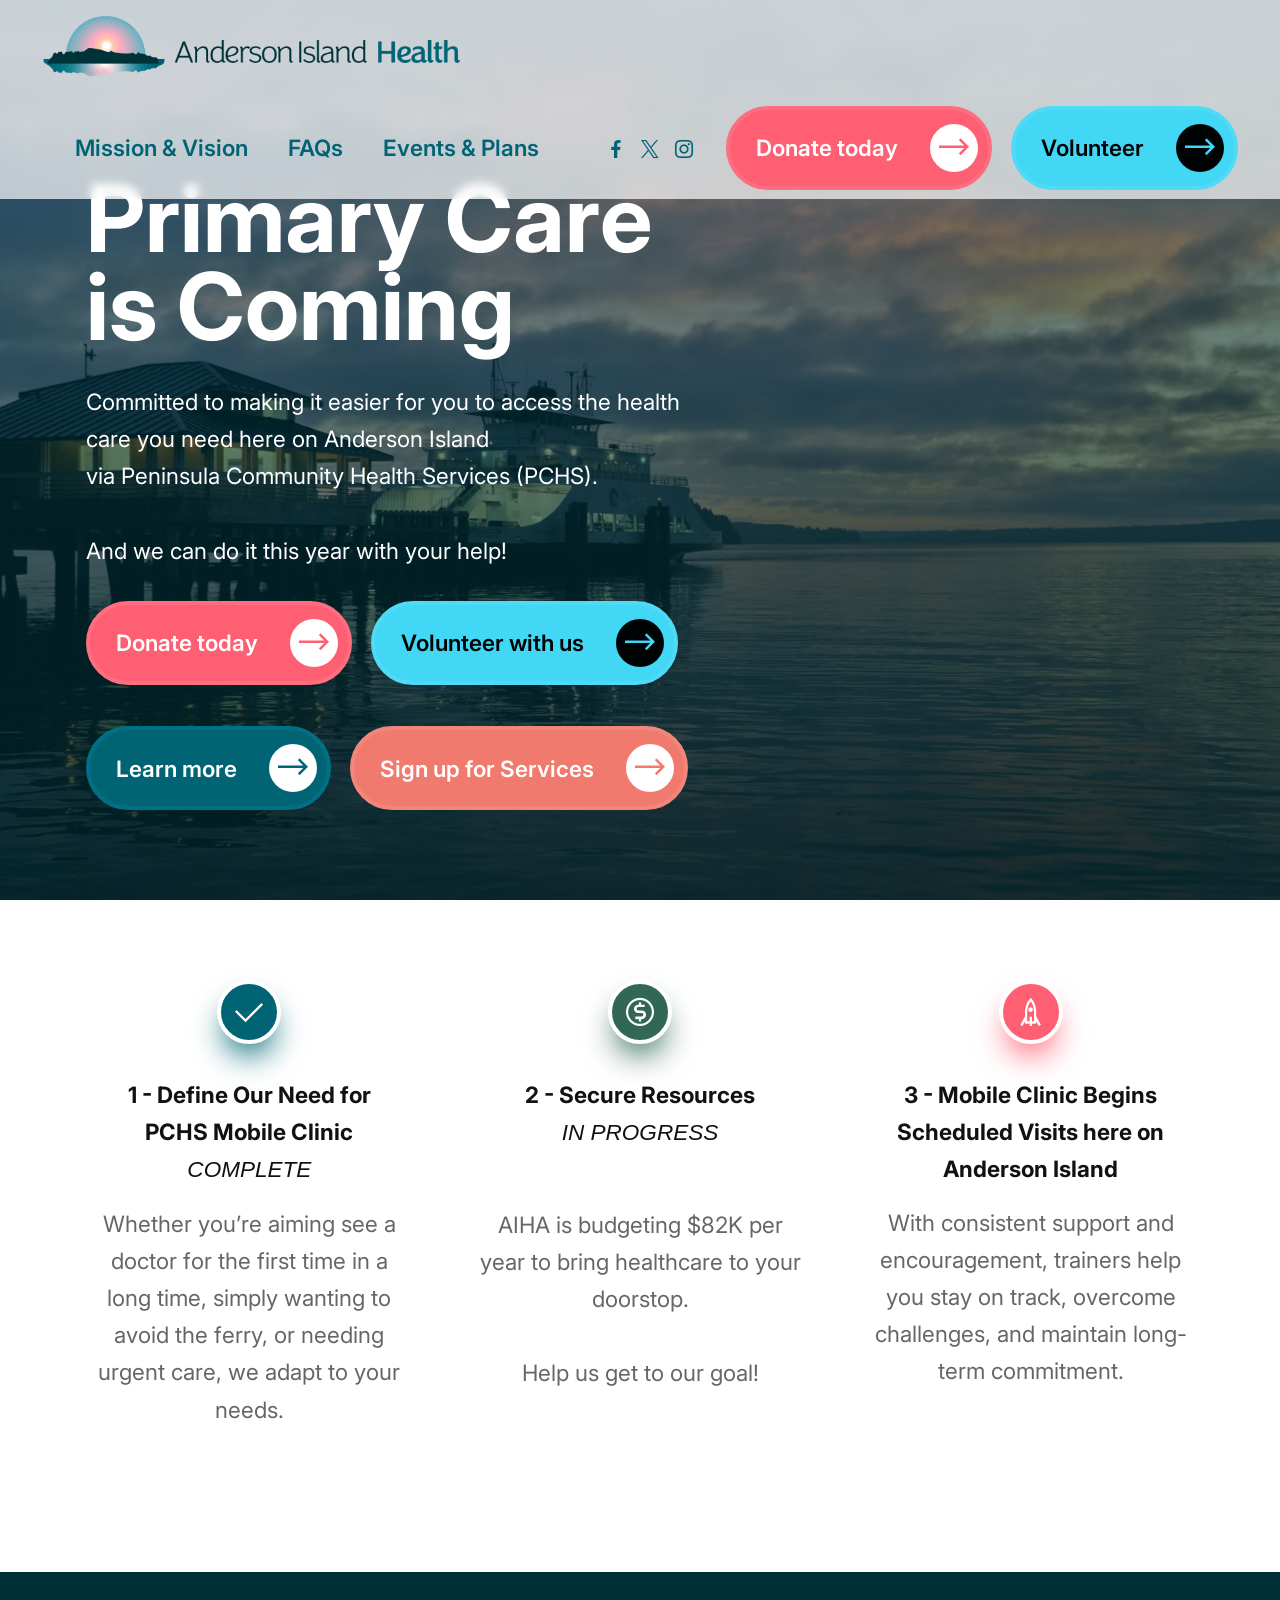
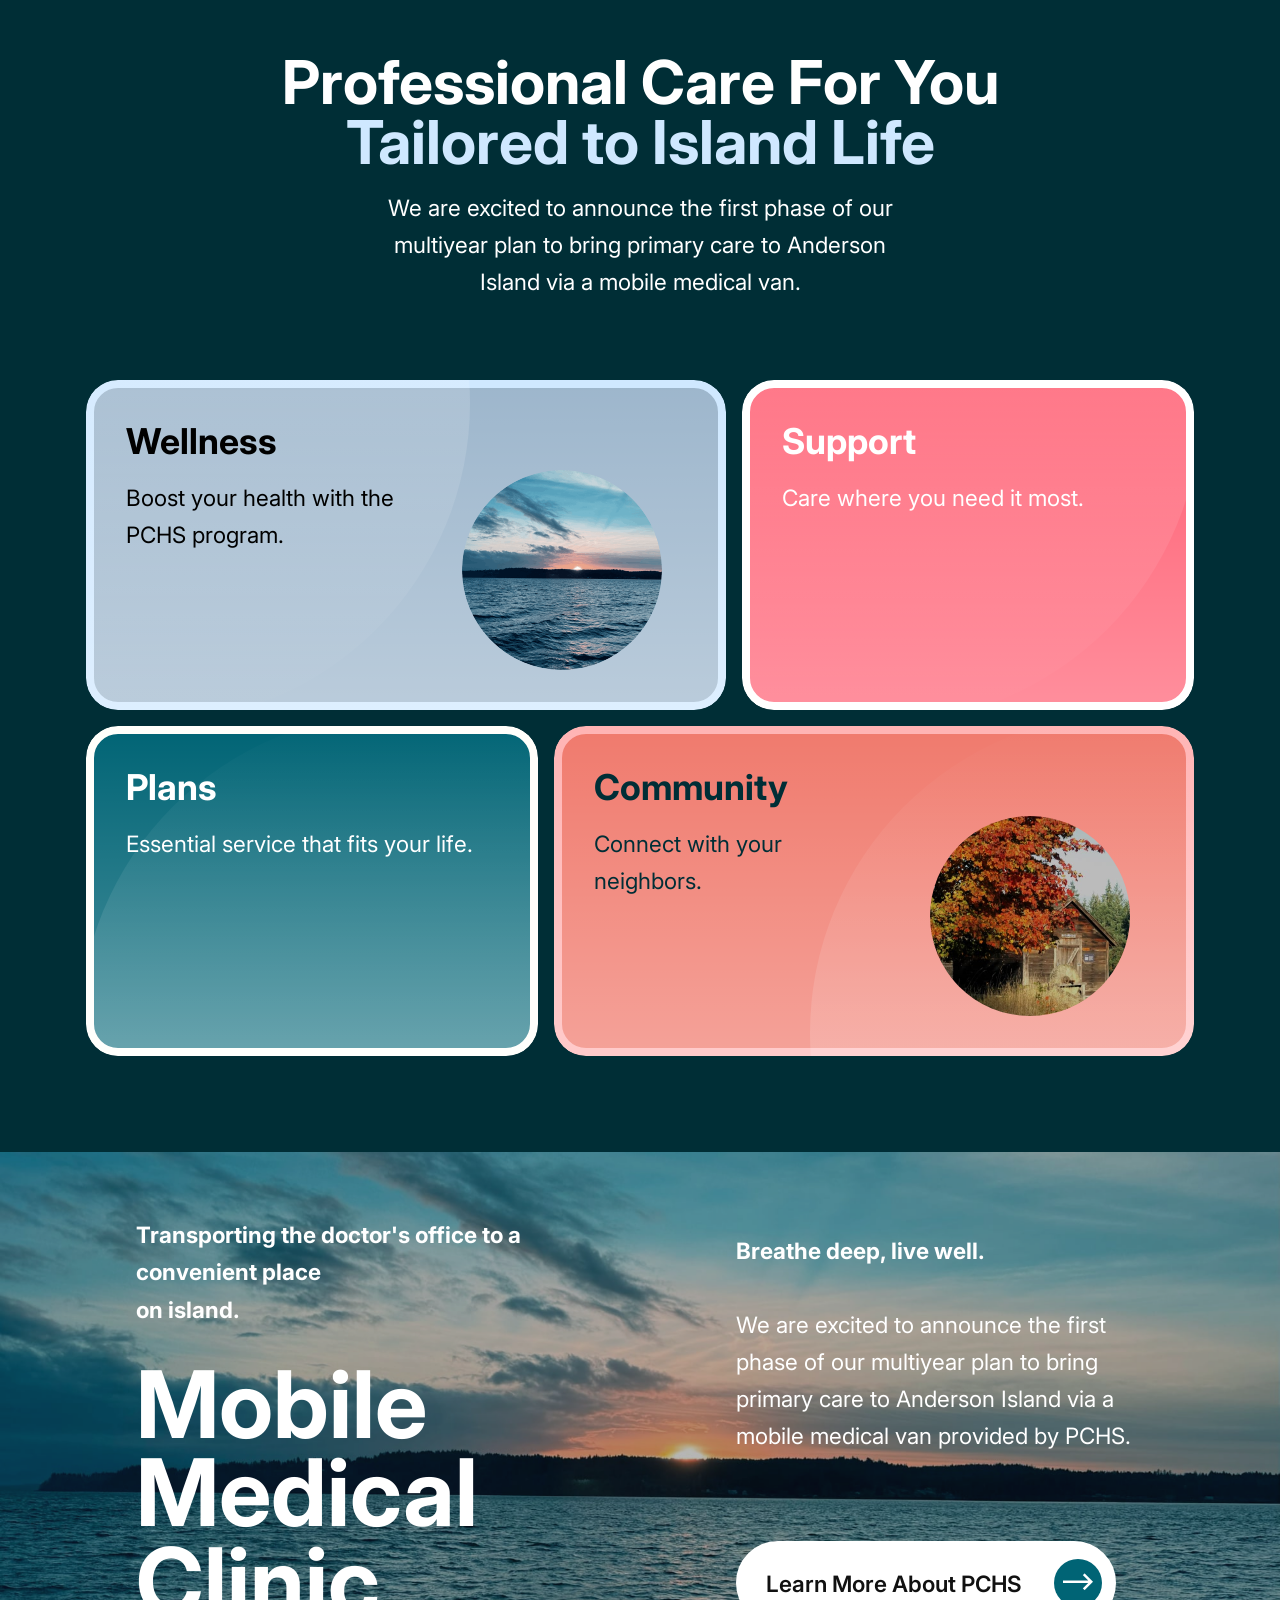
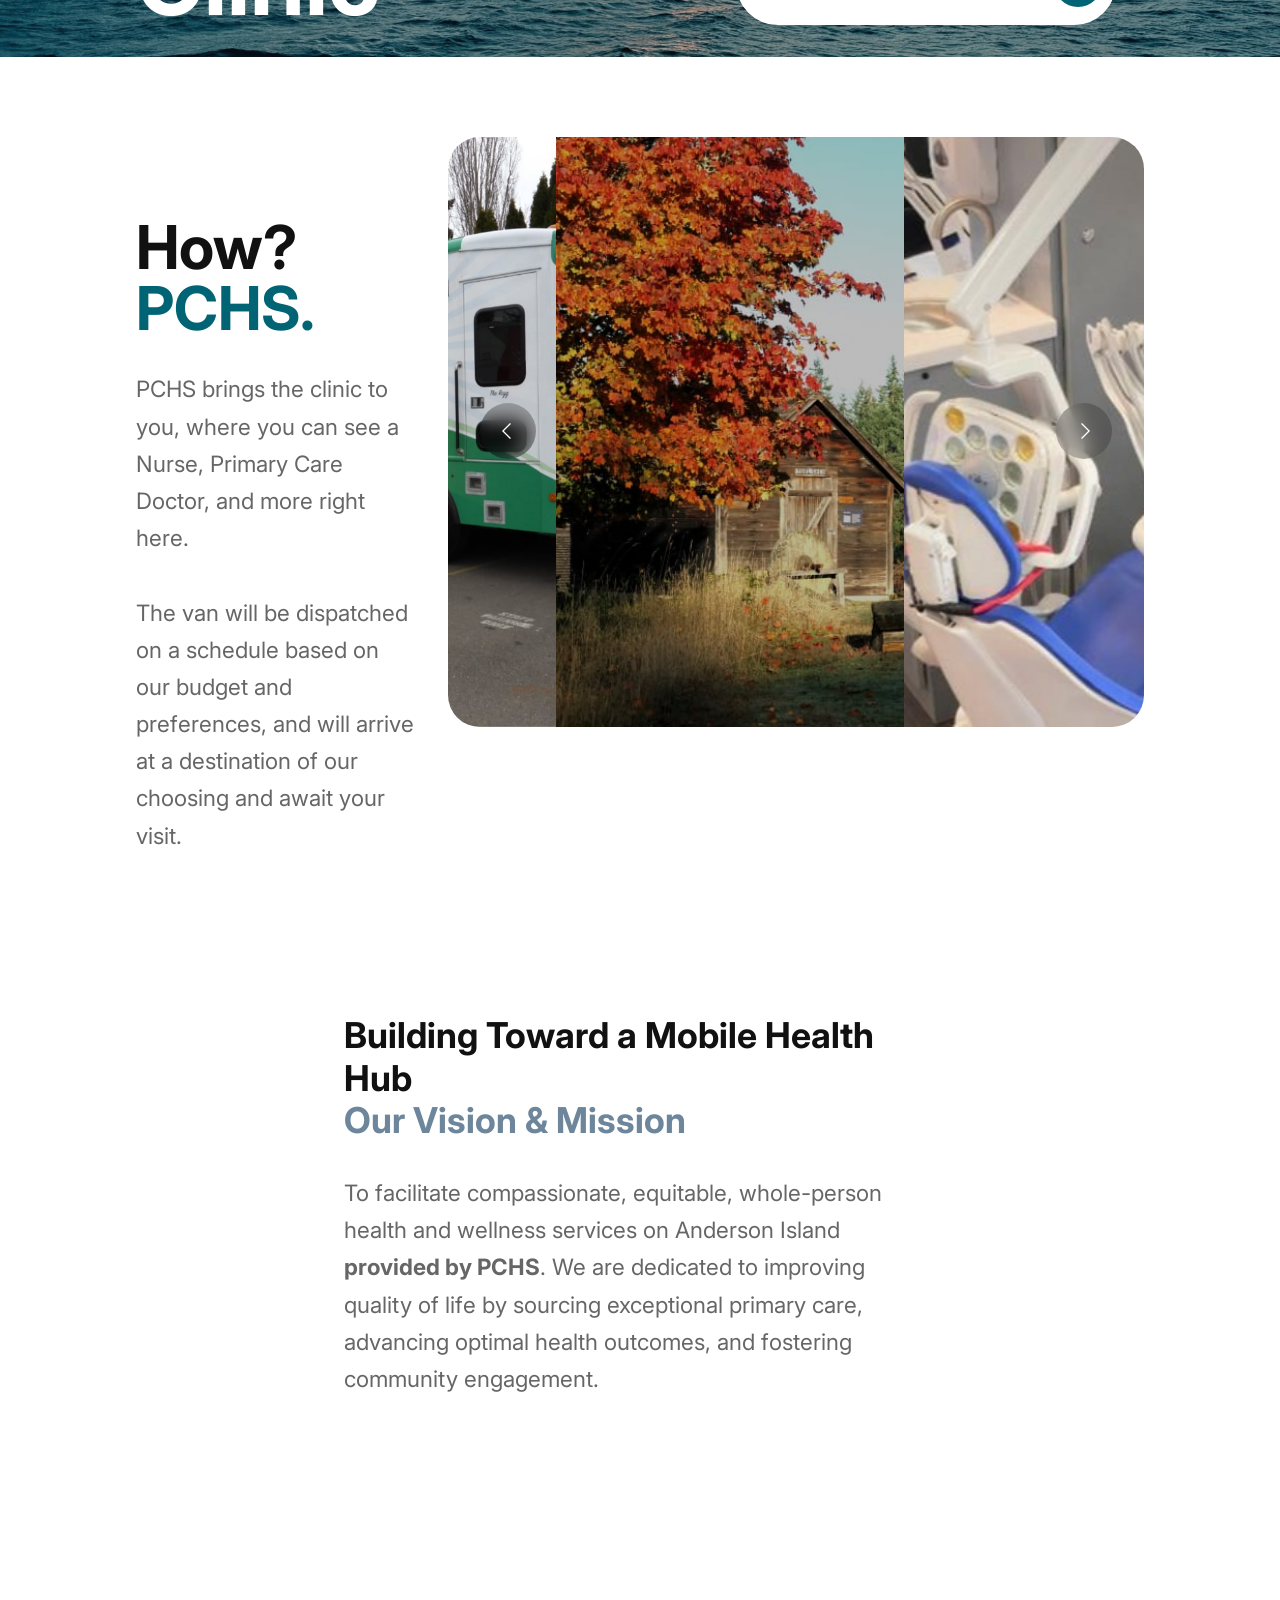
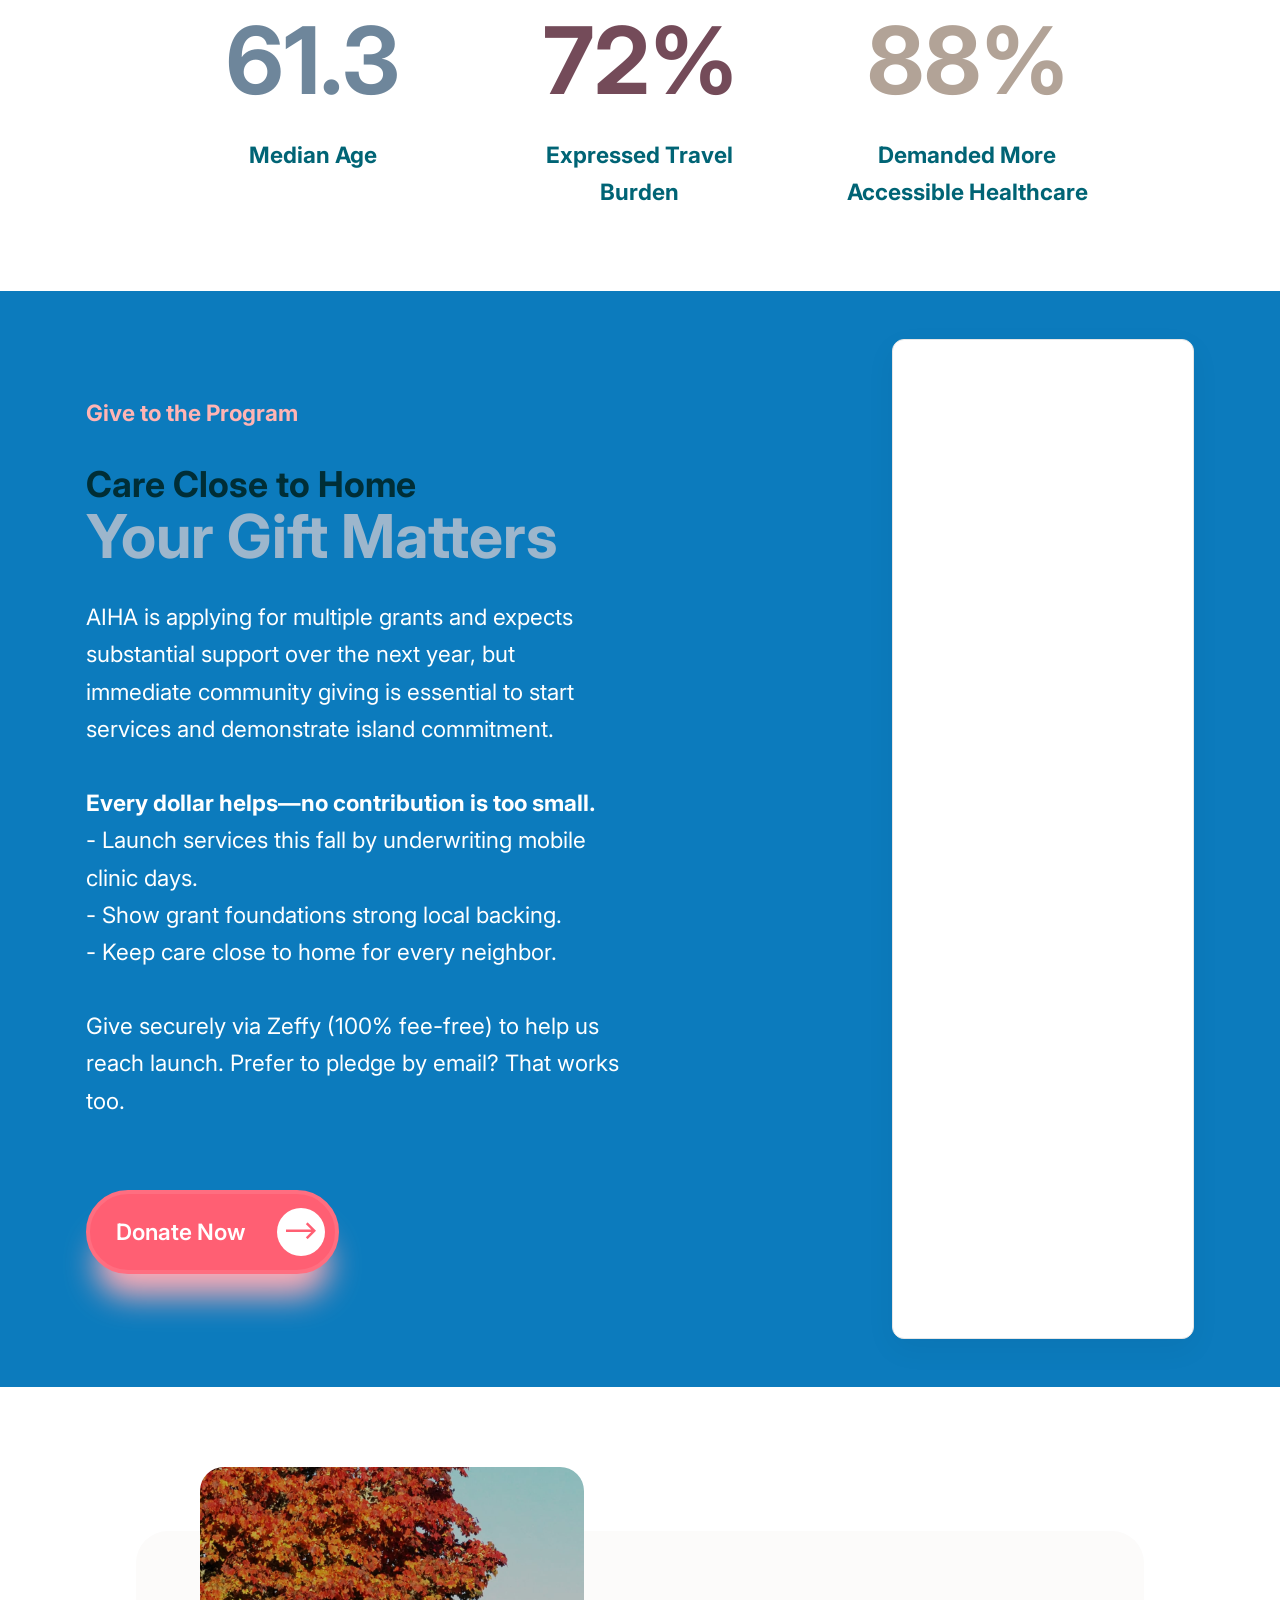
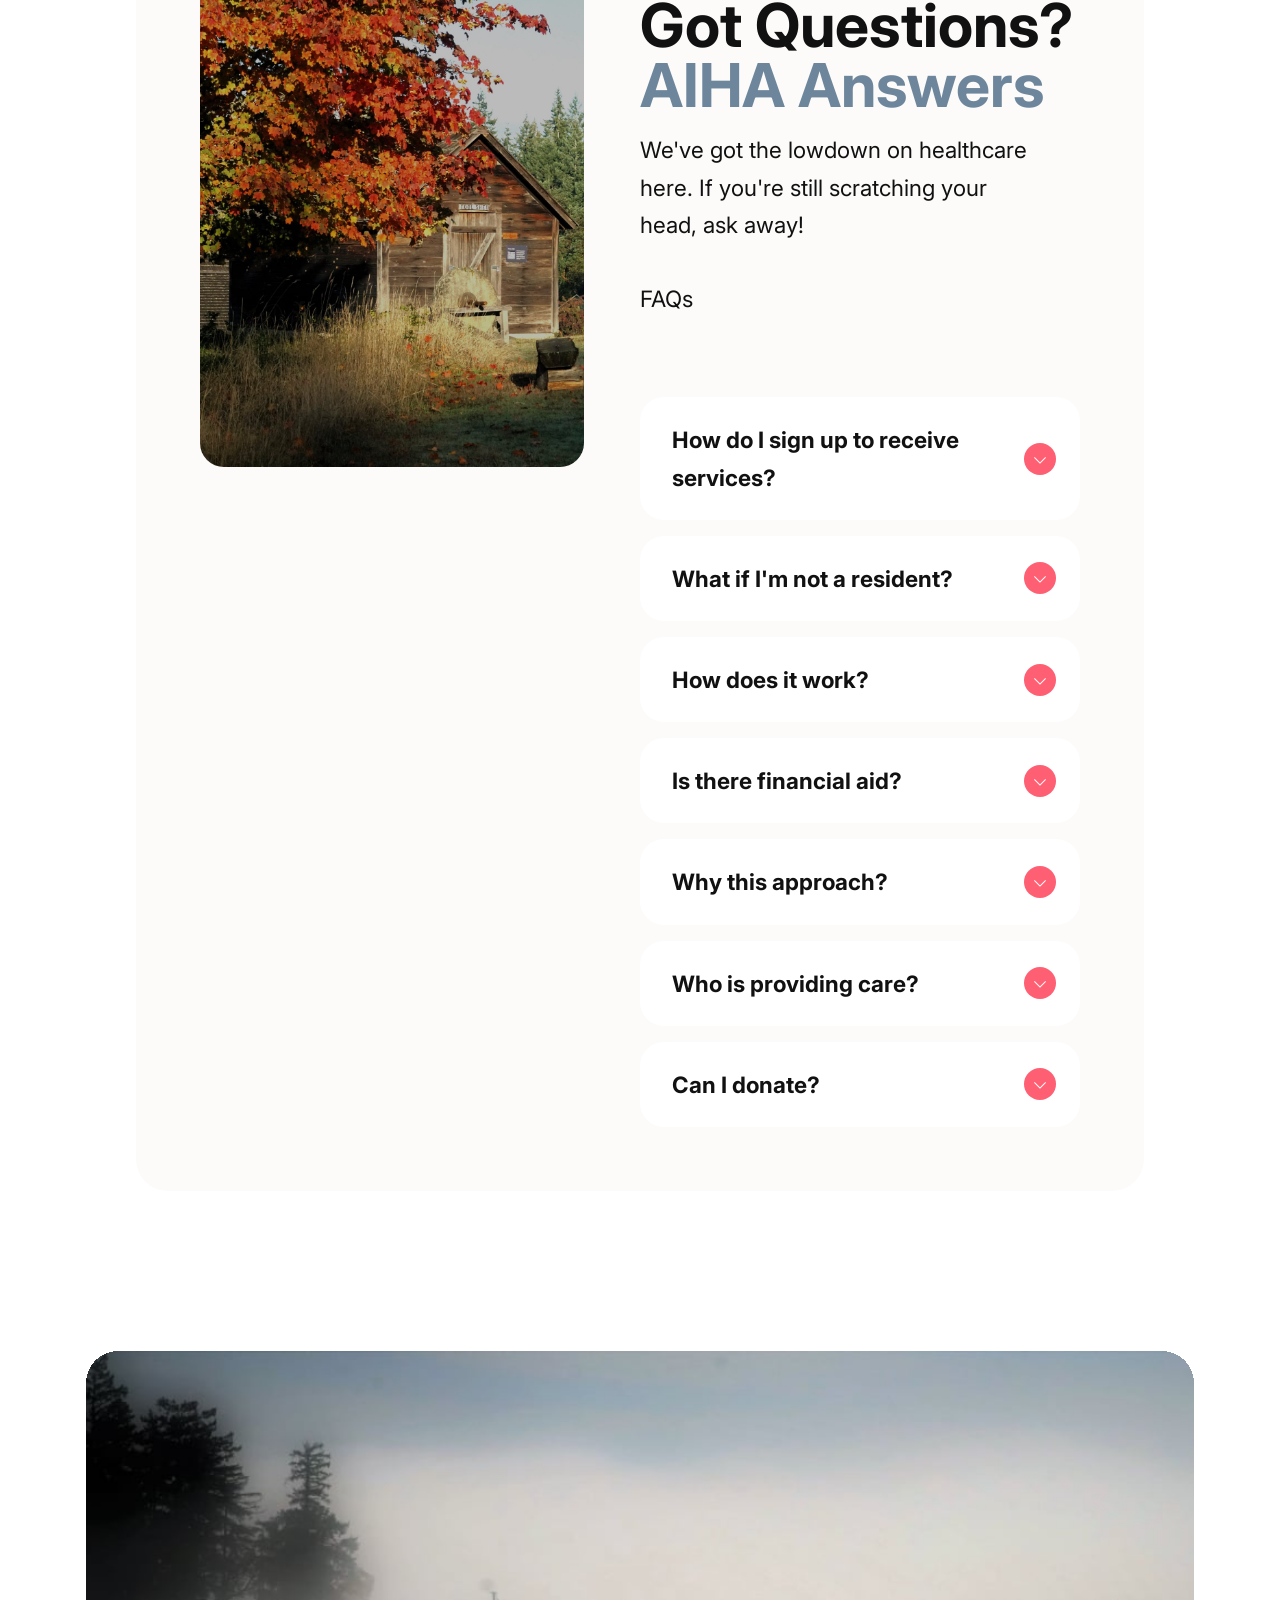
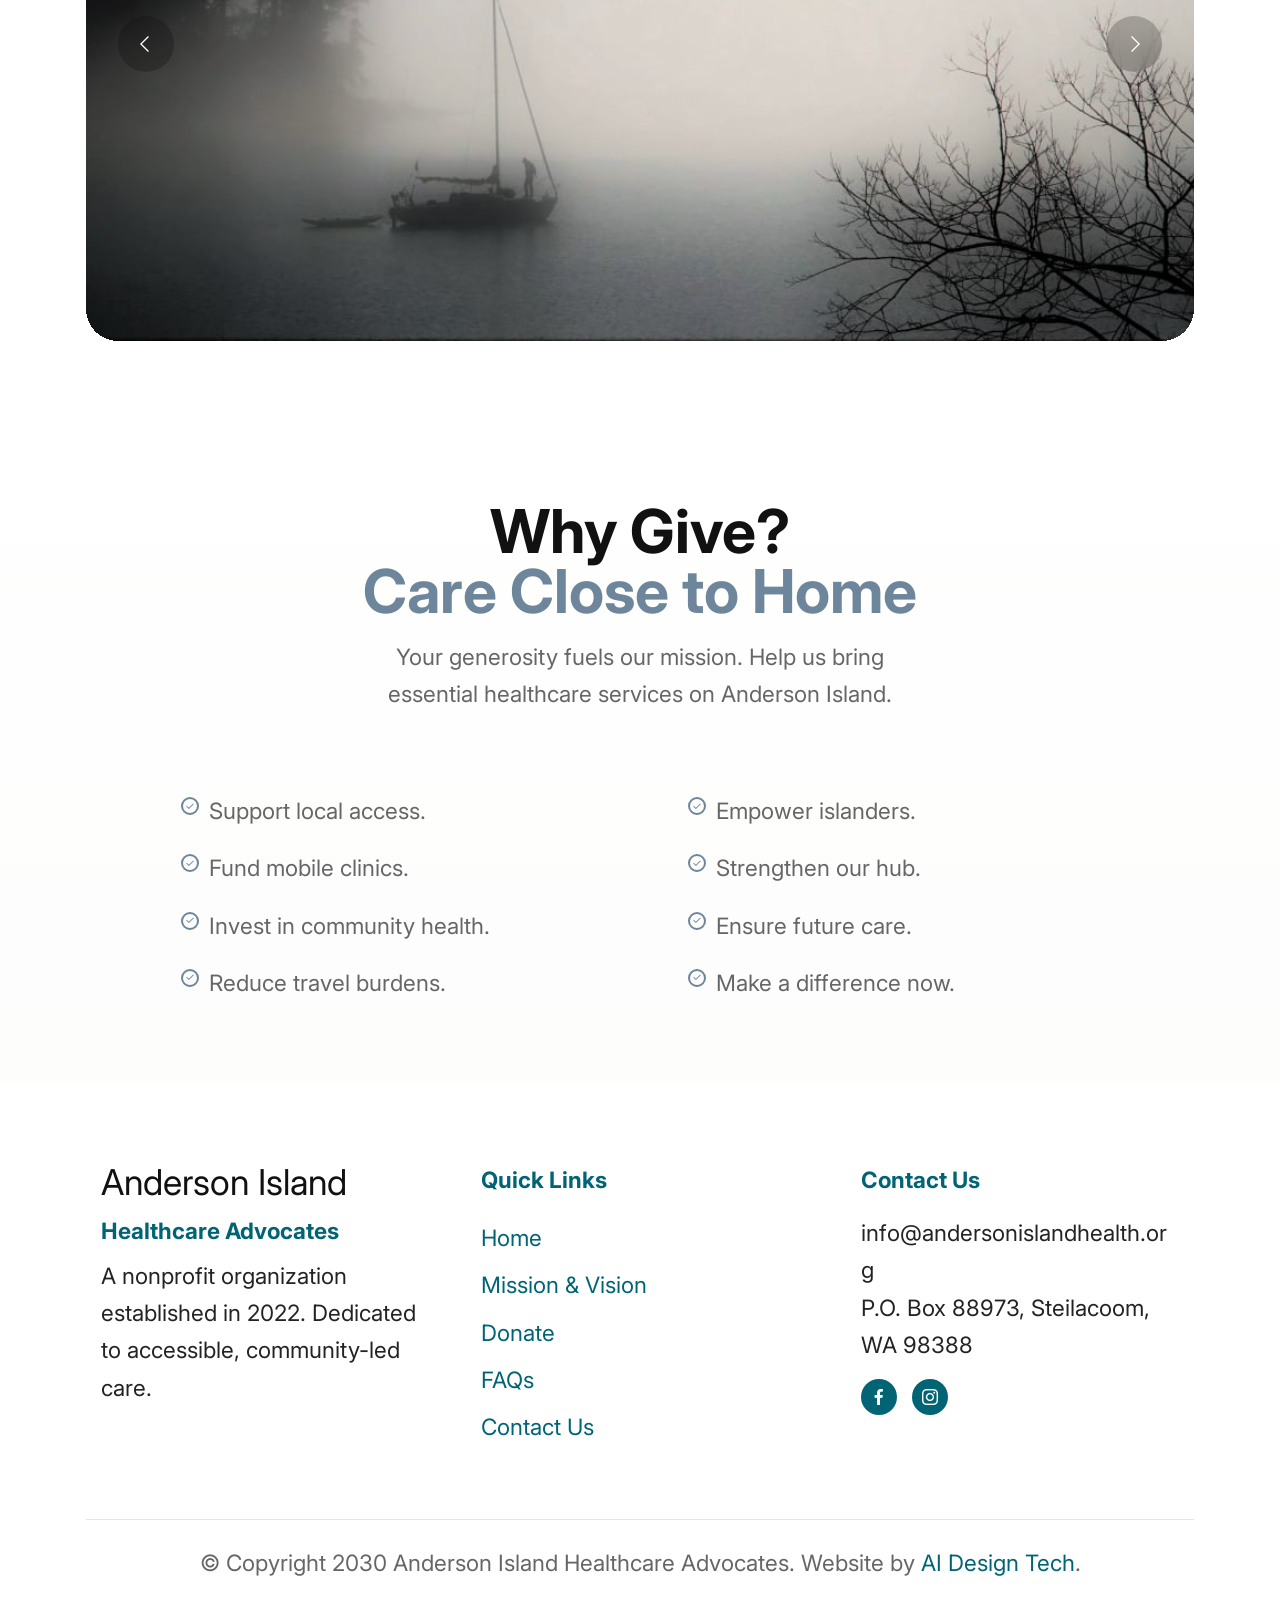
==== commit 49f49239: "Updated navbar in header" ====
--- a/index.html
+++ b/index.html
@@ -21,7 +21,7 @@
   <link rel="stylesheet" href="assets/theme/css/style.css">
   <link rel="preload" href="https://fonts.googleapis.com/css?family=Inter:100,200,300,400,500,600,700,800,900,100i,200i,300i,400i,500i,600i,700i,800i,900i&display=swap" as="style" onload="this.onload=null;this.rel='stylesheet'">
   <noscript><link rel="stylesheet" href="https://fonts.googleapis.com/css?family=Inter:100,200,300,400,500,600,700,800,900,100i,200i,300i,400i,500i,600i,700i,800i,900i&display=swap"></noscript>
-  <link rel="preload" as="style" href="assets/mobirise/css/mbr-additional.css?v=HfvxOO"><link rel="stylesheet" href="assets/mobirise/css/mbr-additional.css?v=HfvxOO" type="text/css">
+  <link rel="preload" as="style" href="assets/mobirise/css/mbr-additional.css?v=8y5iLm"><link rel="stylesheet" href="assets/mobirise/css/mbr-additional.css?v=8y5iLm" type="text/css">
 
   
   
@@ -37,7 +37,7 @@
             <div class="navbar-brand">
                 <span class="navbar-logo">
                     <a href="#">
-                        <img src="assets/images/ai-health-custom-logo-v9.png-655x106.png" alt="" style="height: 5.1rem;">
+                        <img src="assets/images/ai-health-custom-logo-v9.png-655x106.png" alt="" style="height: 4.5rem;">
                     </a>
                 </span>
                 
@@ -51,12 +51,10 @@
                 </div>
             </button>
             <div class="collapse navbar-collapse" id="navbarSupportedContent">
-                <ul class="navbar-nav nav-dropdown" data-app-modern-menu="true"><li class="nav-item"><a class="nav-link link little-radius text-primary display-4" href="#">Home</a></li>
-                    <li class="nav-item"><a class="nav-link link little-radius text-primary display-4" href="#">Mission &amp; Vision</a></li>
-                    <li class="nav-item"><a class="nav-link link little-radius text-primary display-4" href="#">Giving</a>
-                    </li>
+                <ul class="navbar-nav nav-dropdown" data-app-modern-menu="true"><li class="nav-item"><a class="nav-link link little-radius text-primary display-4" href="#">Mission &amp; Vision</a></li>
+                    
                     <li class="nav-item"><a class="nav-link link little-radius text-primary display-4" href="#">FAQs</a>
-                    </li><li class="nav-item"><a class="nav-link link little-radius text-primary display-4" href="#">Events</a></li><li class="nav-item"><a class="nav-link link little-radius text-primary display-4" href="#">Plans</a></li></ul>
+                    </li><li class="nav-item"><a class="nav-link link little-radius text-primary display-4" href="#" aria-expanded="false">Events &amp; Plans</a></li></ul>
                 <div class="icons-menu">
                     <a class="iconfont-wrapper" href="#" target="_blank">
                         <span class="p-2 mbr-iconfont socicon-facebook socicon" style="color: rgb(0, 100, 117); fill: rgb(0, 100, 117);"></span>
--- a/assets/mobirise/css/mbr-additional.css
+++ b/assets/mobirise/css/mbr-additional.css
@@ -1305,7 +1305,7 @@
 }
 @media (min-width: 992px) {
   .cid-vbylUt4qzk .navbar.collapsed.opened:not(.navbar-short) .navbar-collapse {
-    max-height: calc(98.5vh - 5.1rem);
+    max-height: calc(98.5vh - 4.5rem);
   }
 }
 .cid-vbylUt4qzk .navbar.collapsed .dropdown-menu .dropdown-submenu {
@@ -3972,7 +3972,7 @@
 }
 @media (min-width: 992px) {
   .cid-vbylUt4qzk .navbar.collapsed.opened:not(.navbar-short) .navbar-collapse {
-    max-height: calc(98.5vh - 5.1rem);
+    max-height: calc(98.5vh - 4.5rem);
   }
 }
 .cid-vbylUt4qzk .navbar.collapsed .dropdown-menu .dropdown-submenu {
--- a/assets/mobirise/css/mbr-additional.css
+++ b/assets/mobirise/css/mbr-additional.css
@@ -1305,7 +1305,7 @@
 }
 @media (min-width: 992px) {
   .cid-vbylUt4qzk .navbar.collapsed.opened:not(.navbar-short) .navbar-collapse {
-    max-height: calc(98.5vh - 5.1rem);
+    max-height: calc(98.5vh - 4.5rem);
   }
 }
 .cid-vbylUt4qzk .navbar.collapsed .dropdown-menu .dropdown-submenu {
@@ -3972,7 +3972,7 @@
 }
 @media (min-width: 992px) {
   .cid-vbylUt4qzk .navbar.collapsed.opened:not(.navbar-short) .navbar-collapse {
-    max-height: calc(98.5vh - 5.1rem);
+    max-height: calc(98.5vh - 4.5rem);
   }
 }
 .cid-vbylUt4qzk .navbar.collapsed .dropdown-menu .dropdown-submenu {
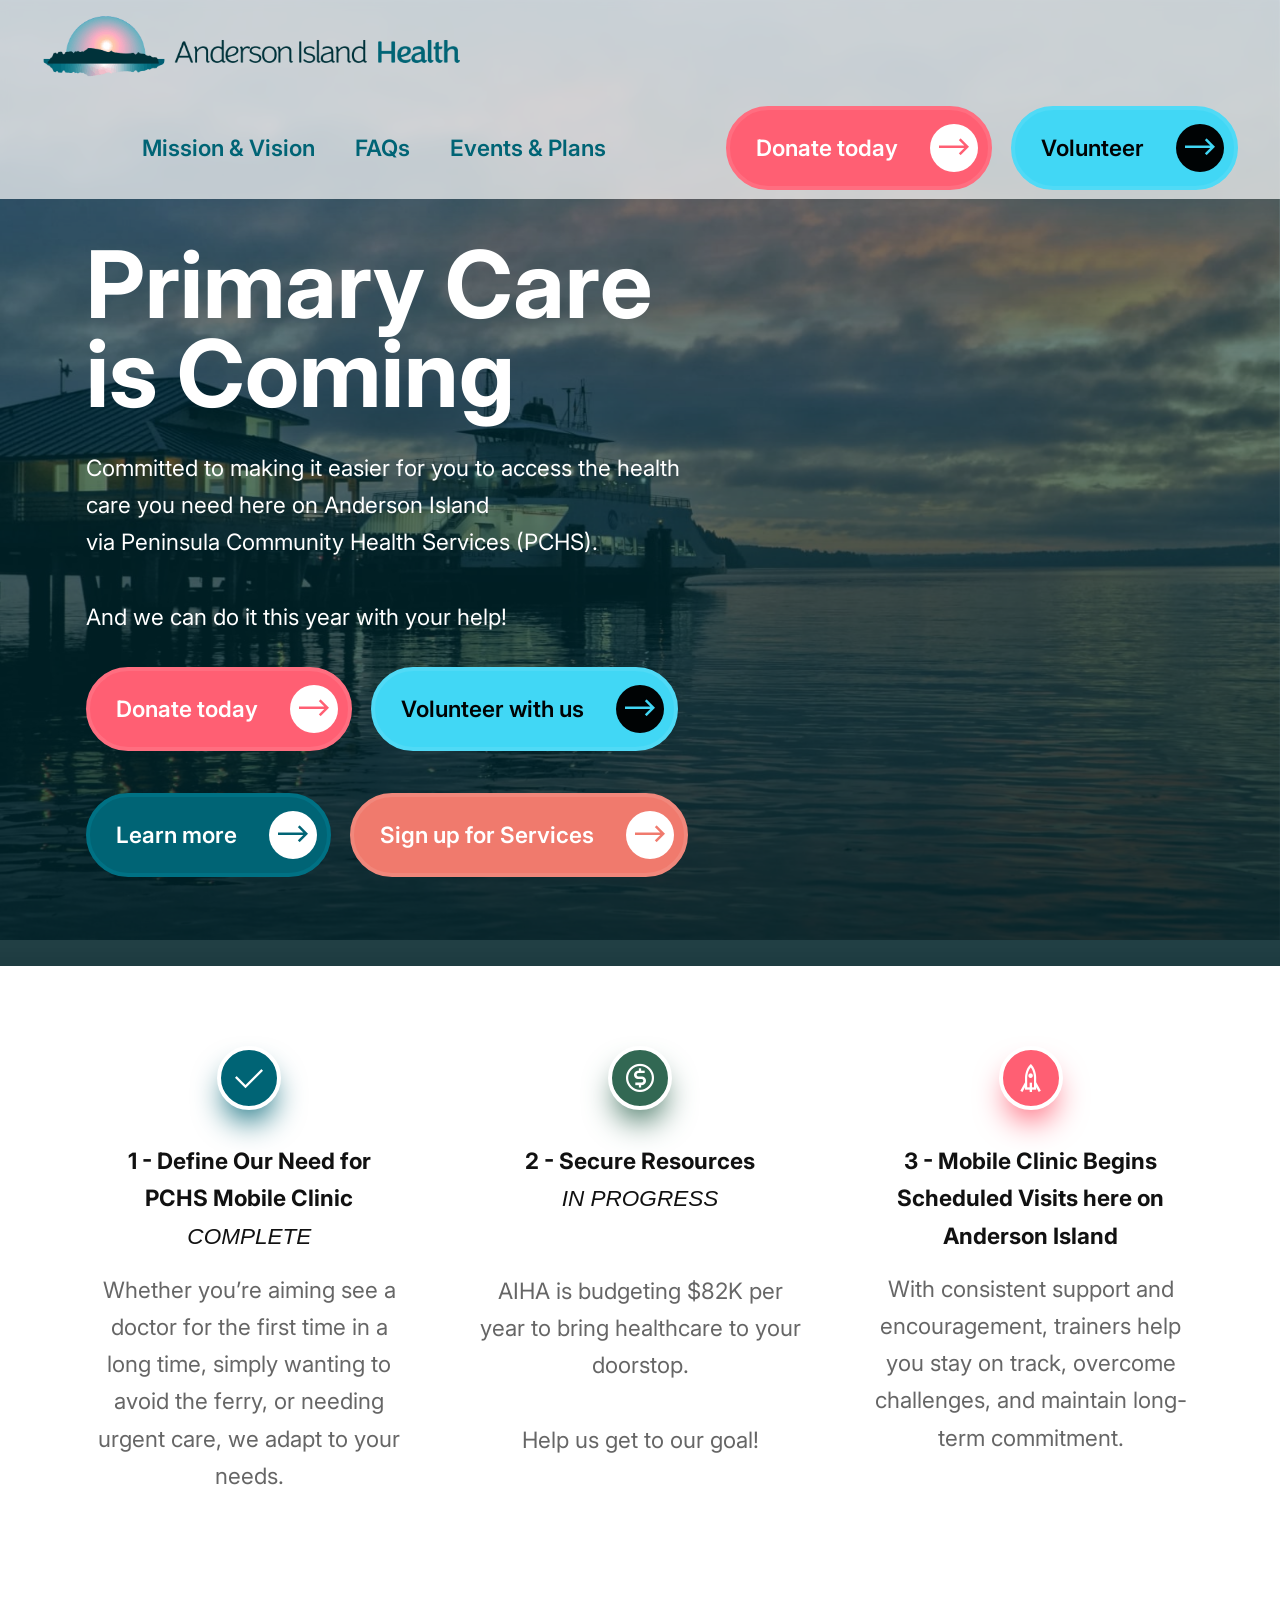
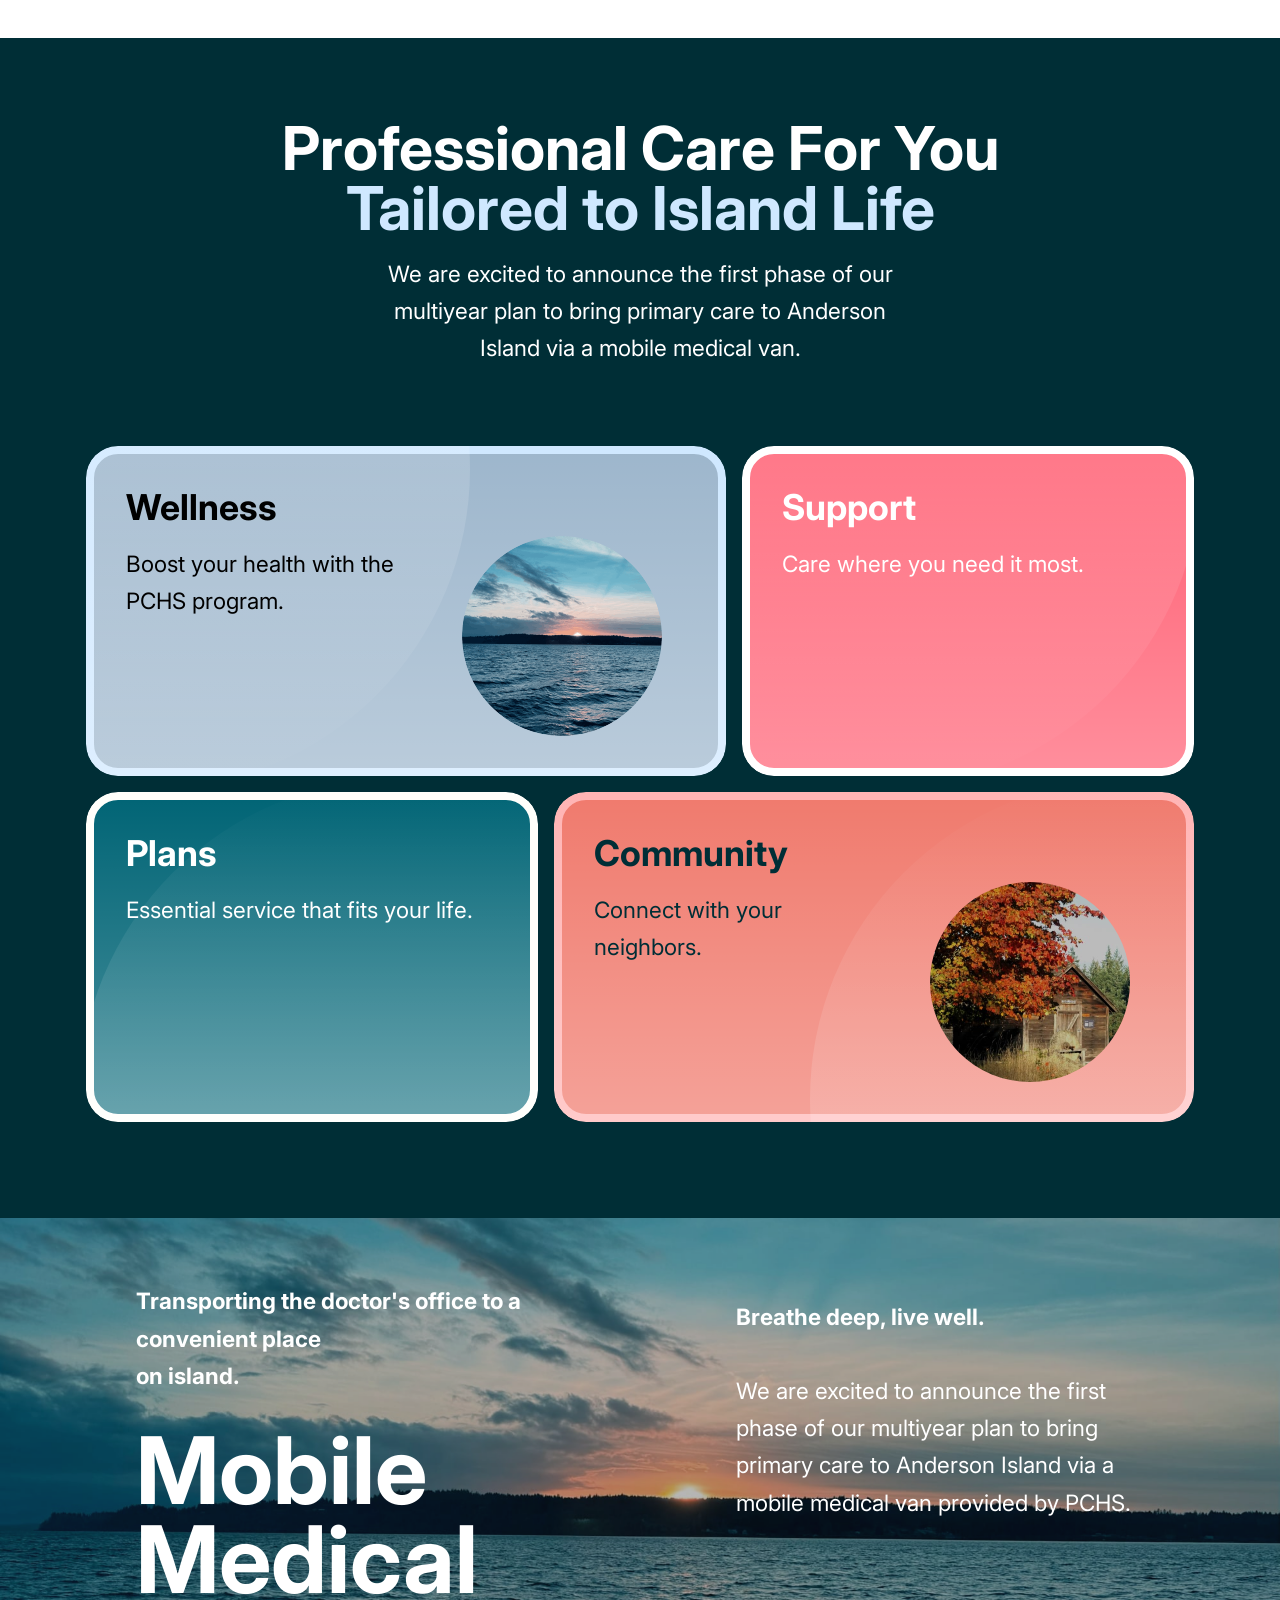
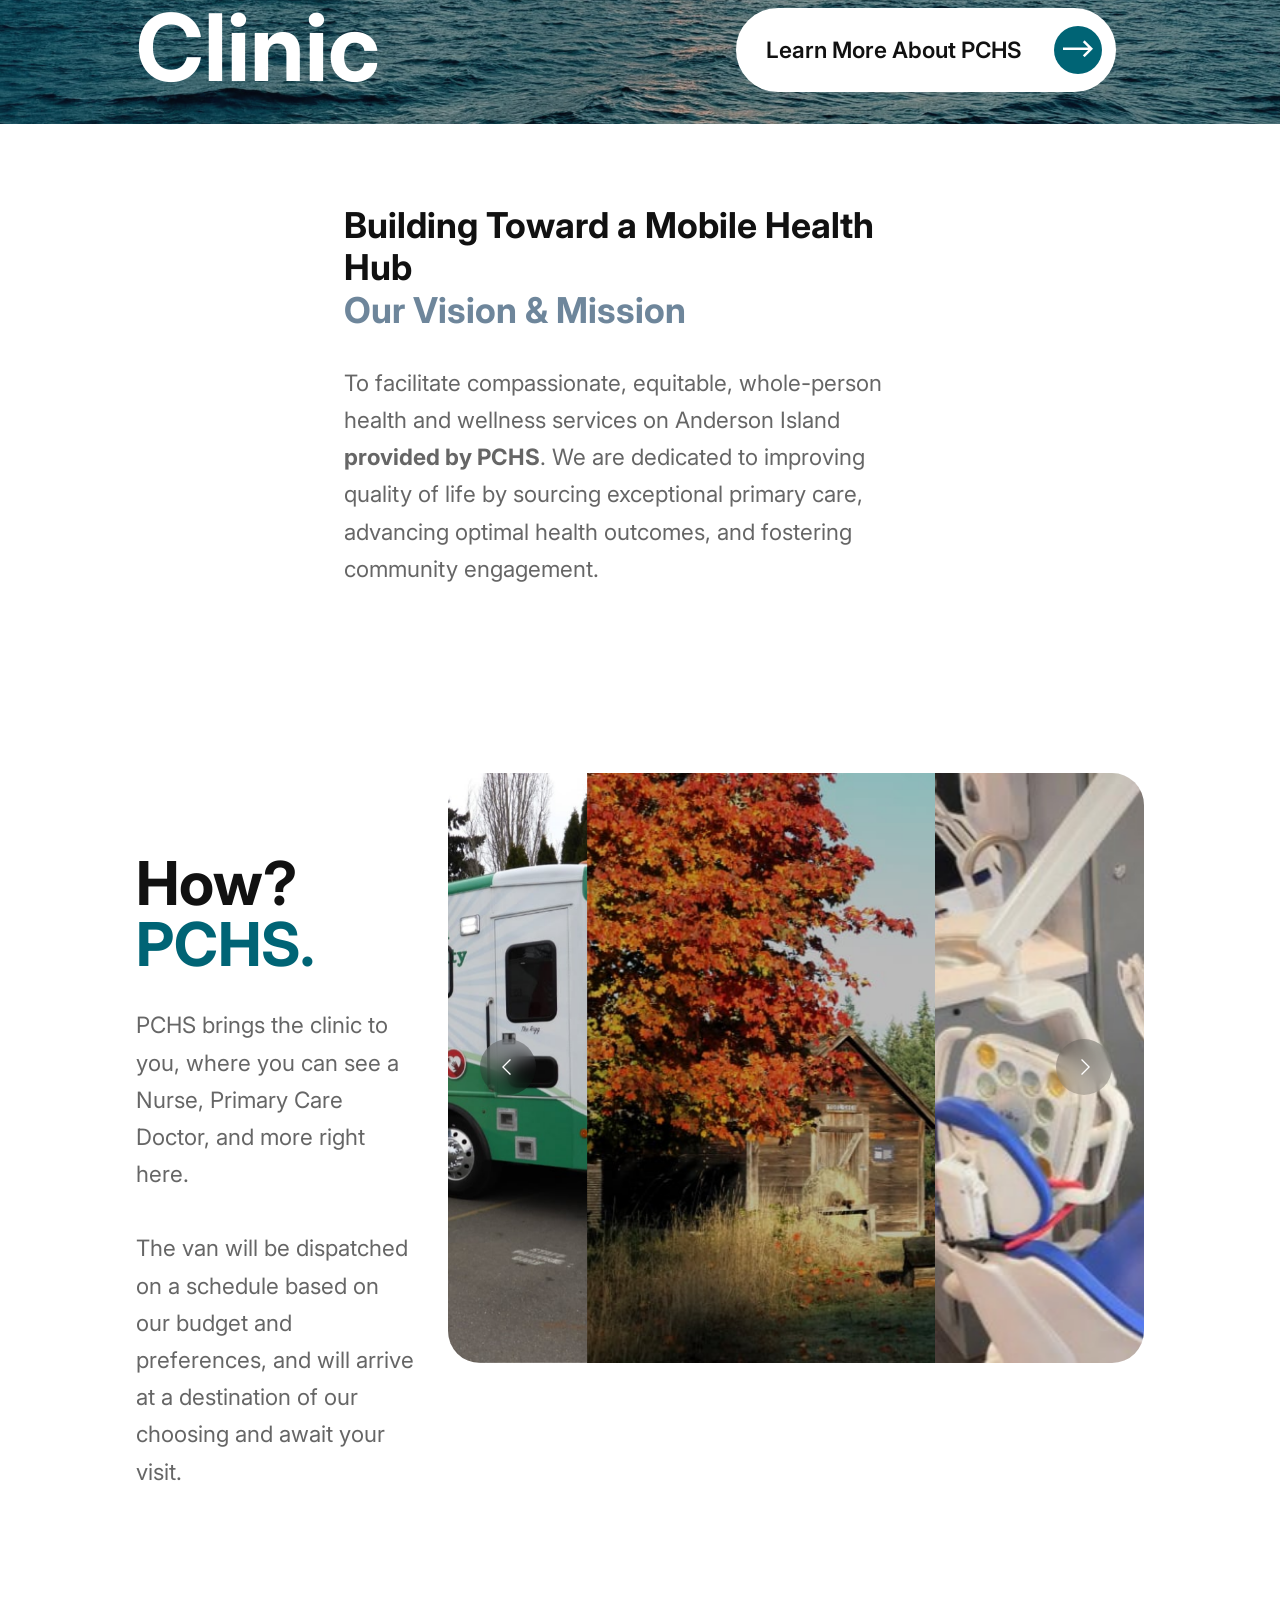
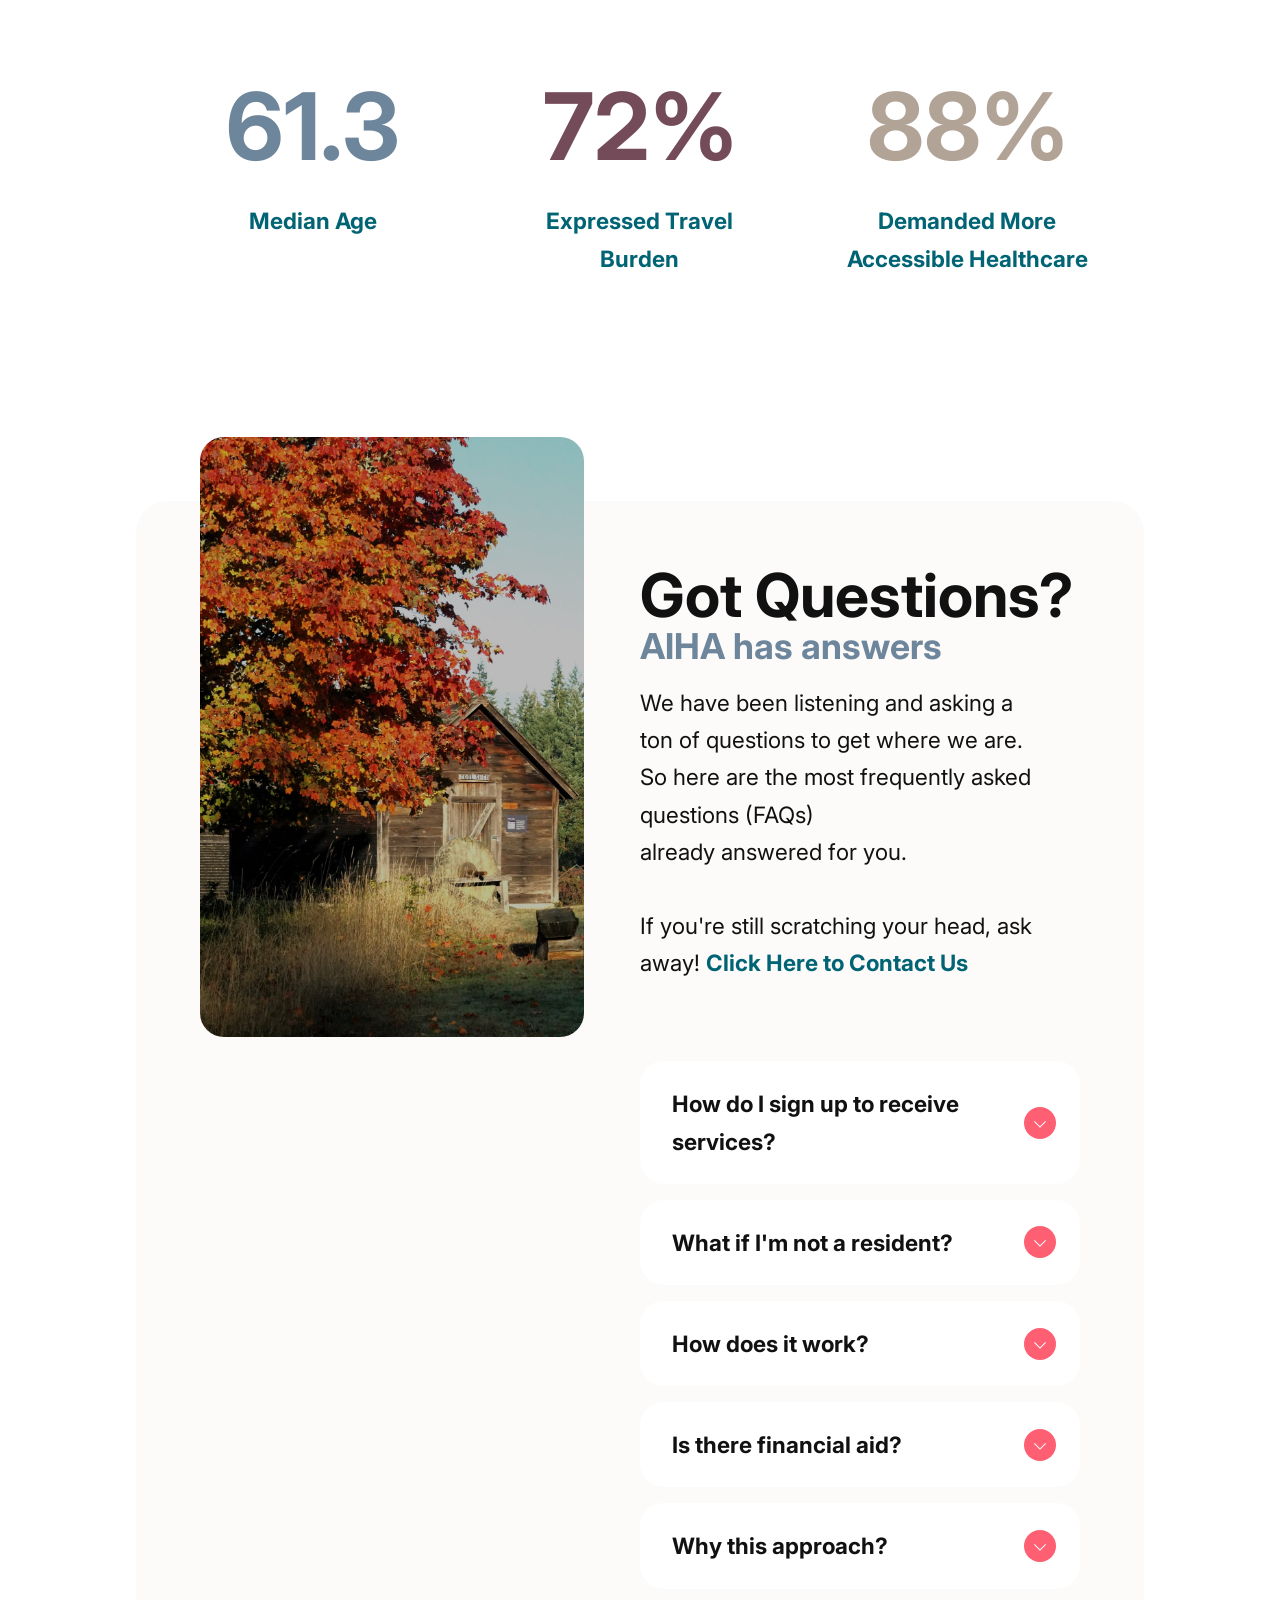
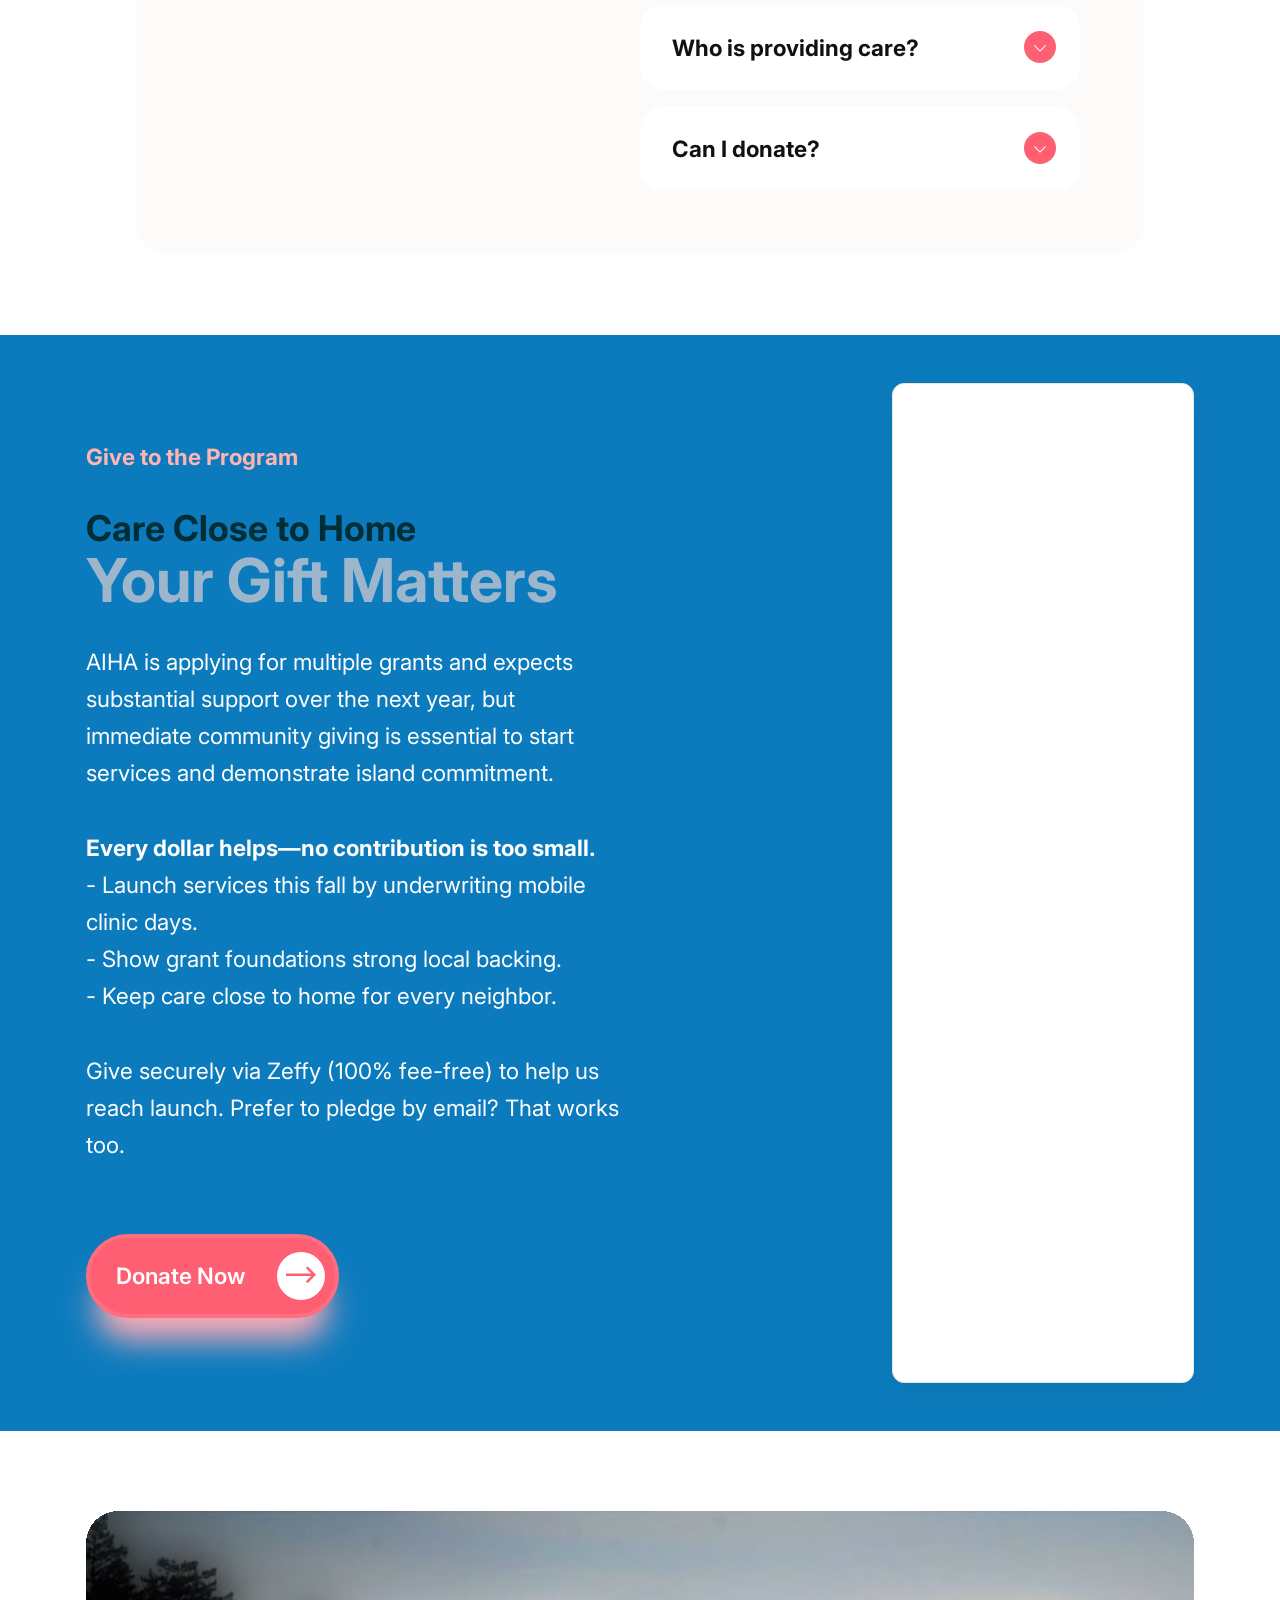
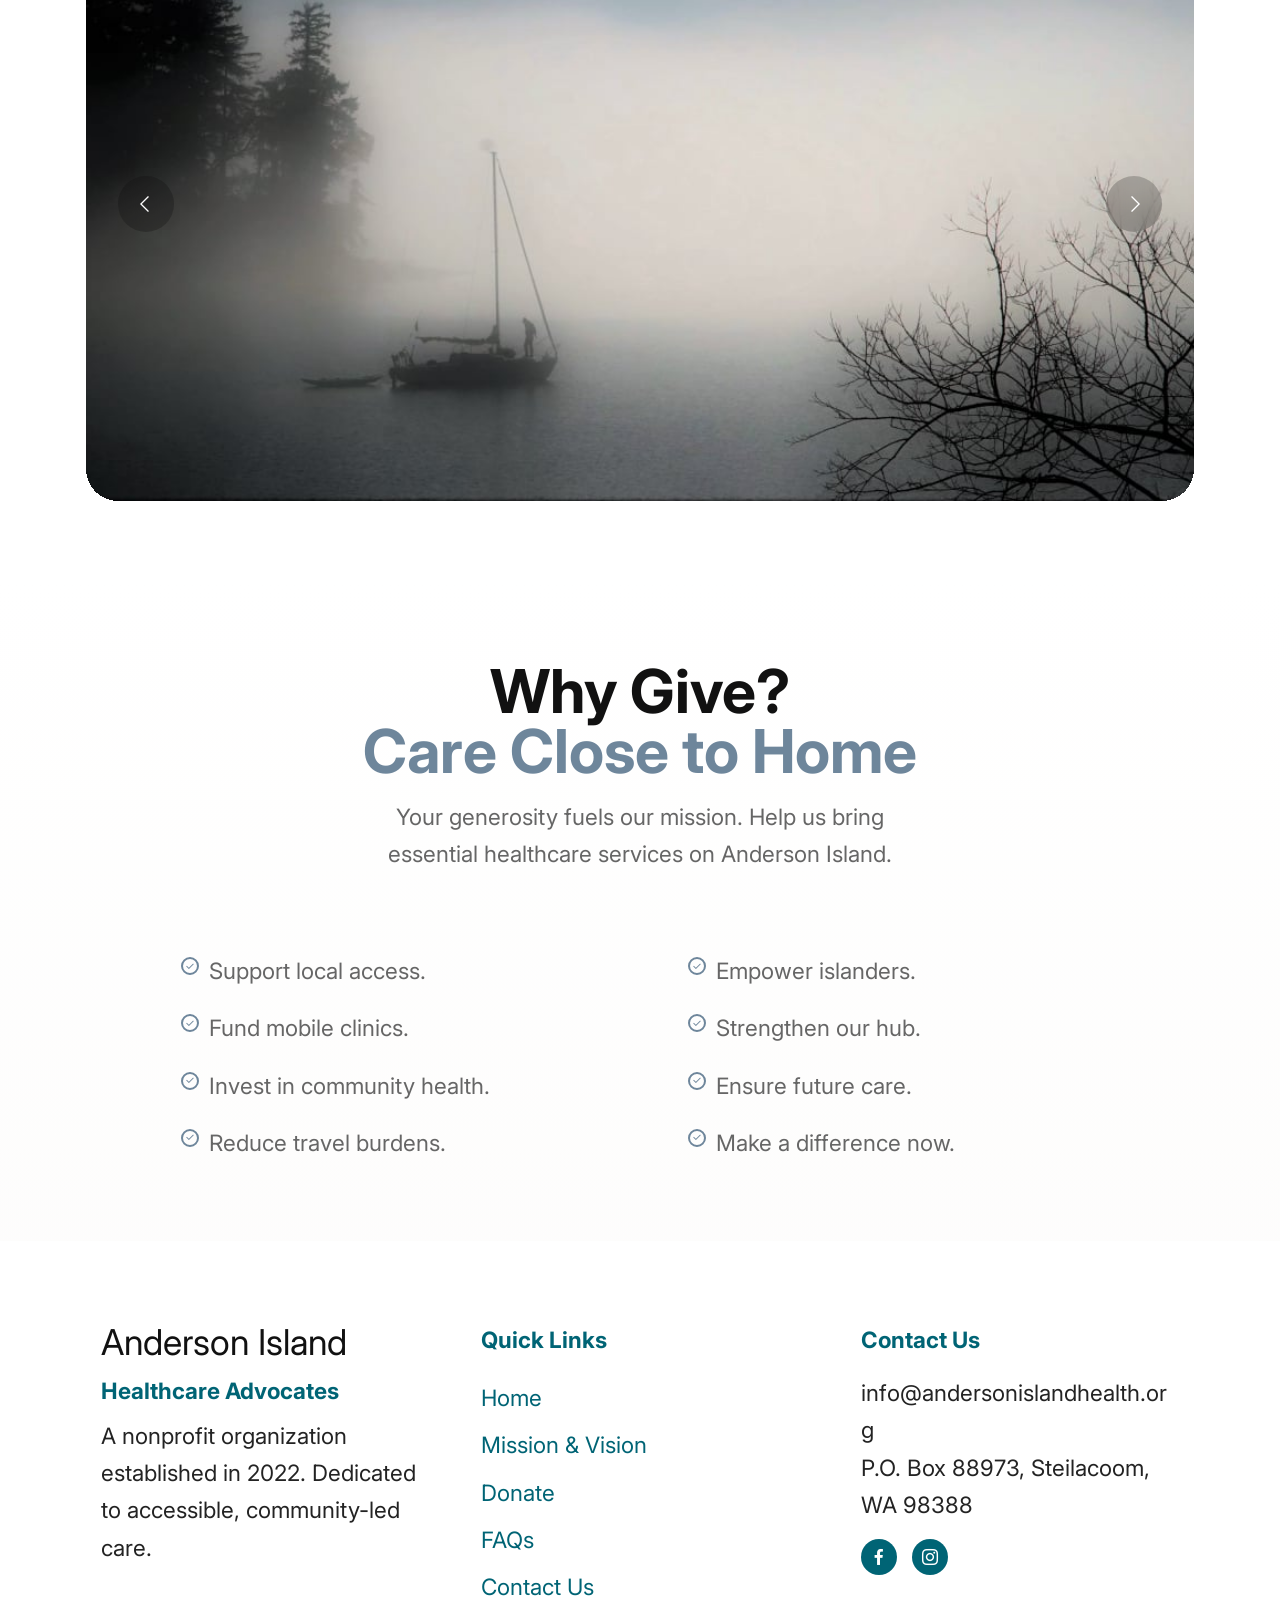
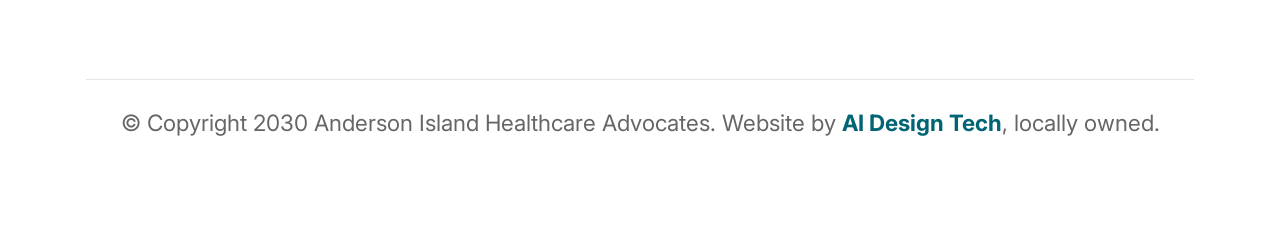
==== commit 0c0b4c55: "updaed for mobile" ====
--- a/index.html
+++ b/index.html
@@ -21,7 +21,7 @@
   <link rel="stylesheet" href="assets/theme/css/style.css">
   <link rel="preload" href="https://fonts.googleapis.com/css?family=Inter:100,200,300,400,500,600,700,800,900,100i,200i,300i,400i,500i,600i,700i,800i,900i&display=swap" as="style" onload="this.onload=null;this.rel='stylesheet'">
   <noscript><link rel="stylesheet" href="https://fonts.googleapis.com/css?family=Inter:100,200,300,400,500,600,700,800,900,100i,200i,300i,400i,500i,600i,700i,800i,900i&display=swap"></noscript>
-  <link rel="preload" as="style" href="assets/mobirise/css/mbr-additional.css?v=8y5iLm"><link rel="stylesheet" href="assets/mobirise/css/mbr-additional.css?v=8y5iLm" type="text/css">
+  <link rel="preload" as="style" href="assets/mobirise/css/mbr-additional.css?v=7Tcw05"><link rel="stylesheet" href="assets/mobirise/css/mbr-additional.css?v=7Tcw05" type="text/css">
 
   
   
@@ -55,18 +55,7 @@
                     
                     <li class="nav-item"><a class="nav-link link little-radius text-primary display-4" href="#">FAQs</a>
                     </li><li class="nav-item"><a class="nav-link link little-radius text-primary display-4" href="#" aria-expanded="false">Events &amp; Plans</a></li></ul>
-                <div class="icons-menu">
-                    <a class="iconfont-wrapper" href="#" target="_blank">
-                        <span class="p-2 mbr-iconfont socicon-facebook socicon" style="color: rgb(0, 100, 117); fill: rgb(0, 100, 117);"></span>
-                    </a>
-                    <a class="iconfont-wrapper" href="#" target="_blank">
-                        <span class="p-2 mbr-iconfont socicon-twitter socicon" style="color: rgb(0, 100, 117); fill: rgb(0, 100, 117);"></span>
-                    </a>
-                    <a class="iconfont-wrapper" href="#" target="_blank">
-                        <span class="p-2 mbr-iconfont socicon-instagram socicon" style="color: rgb(0, 100, 117); fill: rgb(0, 100, 117);"></span>
-                    </a>
-                    
-                </div>
+                
                 <div class="navbar-buttons mbr-section-btn"><a class="btn btn-danger display-7" href="index.html#call-to-action-2-vbylUuL9xs">
                         <span class="mobi-mbri mobi-mbri-right mbr-iconfont mbr-iconfont-btn"></span>
                        Donate today</a> <a class="btn btn-info display-7" href="https://forms.gle/DPrSswoL6QGuAcDV8" target="_blank">
@@ -77,7 +66,7 @@
     </nav>
 </section>
 
-<section data-bs-version="5.1" class="header02 strengthm5 cid-vbylUtW8zk mbr-fullscreen mbr-parallax-background" id="hero-2-vbylUtW8zk">
+<section data-bs-version="5.1" class="header02 strengthm5 cid-vbylUtW8zk mbr-parallax-background" id="hero-2-vbylUtW8zk">
     
 
     
@@ -279,6 +268,35 @@
     </div>
 </section>
 
+<section data-bs-version="5.1" class="article02 strengthm5 cid-vbylUv87tQ" id="generic-text-1-vbylUv87tQ">
+    
+
+    
+    
+
+    <div class="container-fluid">
+        <div class="row justify-content-center">
+            <div class="col-12 col-lg-6">
+                <div class="content-wrapper">
+                    <div class="title-wrapper">
+                        <h2 class="mbr-section-title mbr-fonts-style display-5">
+                            <strong>Building Toward a Mobile Health Hub</strong>
+                        </h2>
+                        <h3 class="mbr-section-subtitle mbr-fonts-style display-5">
+                            <strong>Our Vision &amp; Mission</strong></h3>
+                    </div>
+                    <div class="text-wrapper">
+                        <p class="mbr-text mbr-fonts-style display-7">To facilitate compassionate, equitable, whole-person health and wellness services on Anderson Island <strong>provided by PCHS</strong>. We are dedicated to improving quality of life by sourcing exceptional primary care, advancing optimal health outcomes, and fostering community engagement.
+<br>
+<br><br></p>
+                    </div>
+                    
+                </div>
+            </div>
+        </div>
+    </div>
+</section>
+
 <section data-bs-version="5.1" class="slider02 mbr-embla strengthm5 cid-vdYp4xctEG" id="slider02-3">
     
     
@@ -349,35 +367,6 @@
                         <span class="mobi-mbri mobi-mbri-arrow-next mbr-iconfont" aria-hidden="true"></span>
                         <span class="sr-only visually-hidden visually-hidden visually-hidden visually-hidden visually-hidden">Next</span>
                     </button>
-                </div>
-            </div>
-        </div>
-    </div>
-</section>
-
-<section data-bs-version="5.1" class="article02 strengthm5 cid-vbylUv87tQ" id="generic-text-1-vbylUv87tQ">
-    
-
-    
-    
-
-    <div class="container-fluid">
-        <div class="row justify-content-center">
-            <div class="col-12 col-lg-6">
-                <div class="content-wrapper">
-                    <div class="title-wrapper">
-                        <h2 class="mbr-section-title mbr-fonts-style display-5">
-                            <strong>Building Toward a Mobile Health Hub</strong>
-                        </h2>
-                        <h3 class="mbr-section-subtitle mbr-fonts-style display-5">
-                            <strong>Our Vision &amp; Mission</strong></h3>
-                    </div>
-                    <div class="text-wrapper">
-                        <p class="mbr-text mbr-fonts-style display-7">To facilitate compassionate, equitable, whole-person health and wellness services on Anderson Island <strong>provided by PCHS</strong>. We are dedicated to improving quality of life by sourcing exceptional primary care, advancing optimal health outcomes, and fostering community engagement.
-<br>
-<br><br></p>
-                    </div>
-                    
                 </div>
             </div>
         </div>
@@ -420,6 +409,159 @@
                             </h4>
                             <p class="card-title mbr-fonts-style display-7">
                                 <strong>Demanded More Accessible Healthcare</strong></p>
+                        </div>
+                    </div>
+                </div>
+            </div>
+        </div>
+    </div>
+</section>
+
+<section data-bs-version="5.1" class="list01 strengthm5 cid-vbylUvu9A8" id="faq-1-vbylUvu9A8">
+    
+
+    
+    
+
+    <div class="container-fluid">
+        <div class="row justify-content-center">
+            <div class="col-12 col-lg-10">
+                <div class="card-wrapper">
+                    <div class="image-wrapper">
+                        <img class="little-radius" src="assets/images/dsc02829-copy.jpg-1232x1755.jpg" alt="">
+                    </div>
+                    <div class="content-wrapper">
+                        <div class="content-wrap">
+                            <div class="title-wrapper">
+                                <h2 class="mbr-section-title mbr-fonts-style display-2">
+                                    <strong>Got Questions?</strong>
+                                </h2>
+                                <h3 class="mbr-section-subtitle mbr-fonts-style display-5">
+                                    <strong>AIHA has answers</strong>
+                                </h3>
+                            </div>
+                            <div class="text-wrapper">
+                                <p class="mbr-text mbr-fonts-style display-7">We have been listening and asking a ton of questions to get where we are. So here are the most frequently asked questions (FAQs)<br>already answered for you.<br><br>If you're still scratching your head, ask away! <a href="page1.html#contact-form-1-vdXFIH62pX" class="text-primary" target="_blank"><strong>Click Here to Contact Us</strong></a><br></p>
+                            </div>
+                        </div>
+                        <div id="bootstrap-accordion_19" class="panel-group accordionStyles accordion" role="tablist" aria-multiselectable="true">
+                            <div class="card little-radius">
+                                <div class="card-header" role="tab" id="headingOne">
+                                    <a role="button" class="panel-title collapsed" data-toggle="collapse" data-bs-toggle="collapse" data-core="" href="#collapse1_19" aria-expanded="false" aria-controls="collapse1">
+                                        <h4 class="panel-title-edit mbr-fonts-style display-4">
+                                            <strong>How do I sign up to receive services?</strong>
+                                        </h4>
+                                        <div class="icon-wrapper">
+                                            <span class="sign mbr-iconfont mobi-mbri-arrow-down mobi-mbri"></span>
+                                        </div>
+                                    </a>
+                                </div>
+                                <div id="collapse1_19" class="panel-collapse noScroll collapse" role="tabpanel" aria-labelledby="headingOne" data-parent="#accordion" data-bs-parent="#bootstrap-accordion_19">
+                                    <div class="panel-body">
+                                        <p class="panel-text mbr-fonts-style display-7">Fill out our<a href="https://forms.gle/waRMzkN6G93KS8Vo8" class="text-primary" target="_blank"><strong> form&nbsp;here </strong></a>and let's get in touch!</p>
+                                    </div>
+                                </div>
+                            </div>
+                            <div class="card little-radius">
+                                <div class="card-header" role="tab" id="headingTwo">
+                                    <a role="button" class="panel-title collapsed" data-toggle="collapse" data-bs-toggle="collapse" data-core="" href="#collapse2_19" aria-expanded="false" aria-controls="collapse2">
+                                        <h4 class="panel-title-edit mbr-fonts-style display-4">
+                                            <strong>What if I'm not a resident?</strong>
+                                        </h4>
+                                        <div class="icon-wrapper">
+                                            <span class="sign mbr-iconfont mobi-mbri-arrow-down mobi-mbri"></span>
+                                        </div>
+                                    </a>
+                                </div>
+                                <div id="collapse2_19" class="panel-collapse noScroll collapse" role="tabpanel" aria-labelledby="headingTwo" data-parent="#accordion" data-bs-parent="#bootstrap-accordion_19">
+                                    <div class="panel-body">
+                                        <p class="panel-text mbr-fonts-style display-7">We serve everyone who needs care on Anderson Island. Welcome aboard!</p>
+                                    </div>
+                                </div>
+                            </div>
+                            <div class="card little-radius">
+                                <div class="card-header" role="tab" id="headingThree">
+                                    <a role="button" class="panel-title collapsed" data-toggle="collapse" data-bs-toggle="collapse" data-core="" href="#collapse3_19" aria-expanded="false" aria-controls="collapse3">
+                                        <h4 class="panel-title-edit mbr-fonts-style display-4">
+                                            <strong>How does it work?</strong></h4>
+                                        <div class="icon-wrapper">
+                                            <span class="sign mbr-iconfont mobi-mbri-arrow-down mobi-mbri"></span>
+                                        </div>
+                                    </a>
+                                </div>
+                                <div id="collapse3_19" class="panel-collapse noScroll collapse" role="tabpanel" aria-labelledby="headingThree" data-parent="#accordion" data-bs-parent="#bootstrap-accordion_19">
+                                    <div class="panel-body">
+                                        <p class="panel-text mbr-fonts-style display-7">Services begin once AIHA raises sufficient funds to underwrite each van day on the island. <br><br><strong>Target:</strong> fall launch once fundraising goals are reached.</p>
+                                    </div>
+                                </div>
+                            </div>
+                            <div class="card little-radius">
+                                <div class="card-header" role="tab" id="headingFour">
+                                    <a role="button" class="panel-title collapsed" data-toggle="collapse" data-bs-toggle="collapse" data-core="" href="#collapse4_19" aria-expanded="false" aria-controls="collapse4">
+                                        <h4 class="panel-title-edit mbr-fonts-style display-4">
+                                            <strong>Is there financial aid?</strong>
+                                        </h4>
+                                        <div class="icon-wrapper">
+                                            <span class="sign mbr-iconfont mobi-mbri-arrow-down mobi-mbri"></span>
+                                        </div>
+                                    </a>
+                                </div>
+                                <div id="collapse4_19" class="panel-collapse noScroll collapse" role="tabpanel" aria-labelledby="headingFour" data-parent="#accordion" data-bs-parent="#bootstrap-accordion_19">
+                                    <div class="panel-body">
+                                        <p class="panel-text mbr-fonts-style display-7">We offer various plans and support options. Let's chat about what fits.</p>
+                                    </div>
+                                </div>
+                            </div>
+                            <div class="card little-radius">
+                                <div class="card-header" role="tab" id="headingFive">
+                                    <a role="button" class="panel-title collapsed" data-toggle="collapse" data-bs-toggle="collapse" data-core="" href="#collapse5_19" aria-expanded="false" aria-controls="collapse5">
+                                        <h4 class="panel-title-edit mbr-fonts-style display-4">
+                                            <strong>Why this approach?</strong></h4>
+                                        <div class="icon-wrapper">
+                                            <span class="sign mbr-iconfont mobi-mbri-arrow-down mobi-mbri"></span>
+                                        </div>
+                                    </a>
+                                </div>
+                                <div id="collapse5_19" class="panel-collapse noScroll collapse" role="tabpanel" aria-labelledby="headingFive" data-parent="#accordion" data-bs-parent="#bootstrap-accordion_19">
+                                    <div class="panel-body">
+                                        <p class="panel-text mbr-fonts-style display-7">After exploring multiple options, a mobile clinic is the most practical and cost-effective way to begin care on the island.<br></p>
+                                    </div>
+                                </div>
+                            </div>
+                            <div class="card little-radius">
+                                <div class="card-header" role="tab" id="headingSix">
+                                    <a role="button" class="panel-title collapsed" data-toggle="collapse" data-bs-toggle="collapse" data-core="" href="#collapse6_19" aria-expanded="false" aria-controls="collapse6">
+                                        <h4 class="panel-title-edit mbr-fonts-style display-4">
+                                            <strong>Who is providing care?</strong></h4>
+                                        <div class="icon-wrapper">
+                                            <span class="sign mbr-iconfont mobi-mbri-arrow-down mobi-mbri"></span>
+                                        </div>
+                                    </a>
+                                </div>
+                                <div id="collapse6_19" class="panel-collapse noScroll collapse" role="tabpanel" aria-labelledby="headingSix" data-parent="#accordion" data-bs-parent="#bootstrap-accordion_19">
+                                    <div class="panel-body">
+                                        <p class="panel-text mbr-fonts-style display-7">PCHS is under contract with AIHA to staff and operate the mobile van. They are a federally qualified health center with deep experience serving rural communities.</p>
+                                    </div>
+                                </div>
+                            </div>
+                            <div class="card little-radius">
+                                <div class="card-header" role="tab" id="headingSeven">
+                                    <a role="button" class="panel-title collapsed" data-toggle="collapse" data-bs-toggle="collapse" data-core="" href="#collapse7_19" aria-expanded="false" aria-controls="collapse7">
+                                        <h4 class="panel-title-edit mbr-fonts-style display-4">
+                                            <strong>Can I donate?</strong>
+                                        </h4>
+                                        <div class="icon-wrapper">
+                                            <span class="sign mbr-iconfont mobi-mbri-arrow-down mobi-mbri"></span>
+                                        </div>
+                                    </a>
+                                </div>
+                                <div id="collapse7_19" class="panel-collapse noScroll collapse" role="tabpanel" aria-labelledby="headingSeven" data-parent="#accordion" data-bs-parent="#bootstrap-accordion_19">
+                                    <div class="panel-body">
+                                        <p class="panel-text mbr-fonts-style display-7">Absolutely! Every bit helps keep care local. <br><a href="https://www.zeffy.com/en-US/donation-form/anderson-island-healthcare-advocates" class="text-primary" target="_blank"><strong>Click here to donate now</strong></a><br></p>
+                                    </div>
+                                </div>
+                            </div>
+                            
                         </div>
                     </div>
                 </div>
@@ -468,159 +610,6 @@
     </div>
 </section>
 
-<section data-bs-version="5.1" class="list01 strengthm5 cid-vbylUvu9A8" id="faq-1-vbylUvu9A8">
-    
-
-    
-    
-
-    <div class="container-fluid">
-        <div class="row justify-content-center">
-            <div class="col-12 col-lg-10">
-                <div class="card-wrapper">
-                    <div class="image-wrapper">
-                        <img class="little-radius" src="assets/images/dsc02829-copy.jpg-1232x1755.jpg" alt="">
-                    </div>
-                    <div class="content-wrapper">
-                        <div class="content-wrap">
-                            <div class="title-wrapper">
-                                <h2 class="mbr-section-title mbr-fonts-style display-2">
-                                    <strong>Got Questions?</strong>
-                                </h2>
-                                <h3 class="mbr-section-subtitle mbr-fonts-style display-2">
-                                    <strong>AIHA Answers</strong>
-                                </h3>
-                            </div>
-                            <div class="text-wrapper">
-                                <p class="mbr-text mbr-fonts-style display-7">We've got the lowdown on healthcare here. If you're still scratching your head, ask away!<br><br>FAQs<br></p>
-                            </div>
-                        </div>
-                        <div id="bootstrap-accordion_19" class="panel-group accordionStyles accordion" role="tablist" aria-multiselectable="true">
-                            <div class="card little-radius">
-                                <div class="card-header" role="tab" id="headingOne">
-                                    <a role="button" class="panel-title collapsed" data-toggle="collapse" data-bs-toggle="collapse" data-core="" href="#collapse1_19" aria-expanded="false" aria-controls="collapse1">
-                                        <h4 class="panel-title-edit mbr-fonts-style display-4">
-                                            <strong>How do I sign up to receive services?</strong>
-                                        </h4>
-                                        <div class="icon-wrapper">
-                                            <span class="sign mbr-iconfont mobi-mbri-arrow-down mobi-mbri"></span>
-                                        </div>
-                                    </a>
-                                </div>
-                                <div id="collapse1_19" class="panel-collapse noScroll collapse" role="tabpanel" aria-labelledby="headingOne" data-parent="#accordion" data-bs-parent="#bootstrap-accordion_19">
-                                    <div class="panel-body">
-                                        <p class="panel-text mbr-fonts-style display-7">Fill out our<a href="https://forms.gle/waRMzkN6G93KS8Vo8" class="text-primary" target="_blank"><strong> form&nbsp;here </strong></a>and let's get in touch!</p>
-                                    </div>
-                                </div>
-                            </div>
-                            <div class="card little-radius">
-                                <div class="card-header" role="tab" id="headingTwo">
-                                    <a role="button" class="panel-title collapsed" data-toggle="collapse" data-bs-toggle="collapse" data-core="" href="#collapse2_19" aria-expanded="false" aria-controls="collapse2">
-                                        <h4 class="panel-title-edit mbr-fonts-style display-4">
-                                            <strong>What if I'm not a resident?</strong>
-                                        </h4>
-                                        <div class="icon-wrapper">
-                                            <span class="sign mbr-iconfont mobi-mbri-arrow-down mobi-mbri"></span>
-                                        </div>
-                                    </a>
-                                </div>
-                                <div id="collapse2_19" class="panel-collapse noScroll collapse" role="tabpanel" aria-labelledby="headingTwo" data-parent="#accordion" data-bs-parent="#bootstrap-accordion_19">
-                                    <div class="panel-body">
-                                        <p class="panel-text mbr-fonts-style display-7">We serve everyone who needs care on Anderson Island. Welcome aboard!</p>
-                                    </div>
-                                </div>
-                            </div>
-                            <div class="card little-radius">
-                                <div class="card-header" role="tab" id="headingThree">
-                                    <a role="button" class="panel-title collapsed" data-toggle="collapse" data-bs-toggle="collapse" data-core="" href="#collapse3_19" aria-expanded="false" aria-controls="collapse3">
-                                        <h4 class="panel-title-edit mbr-fonts-style display-4">
-                                            <strong>How does it work?</strong></h4>
-                                        <div class="icon-wrapper">
-                                            <span class="sign mbr-iconfont mobi-mbri-arrow-down mobi-mbri"></span>
-                                        </div>
-                                    </a>
-                                </div>
-                                <div id="collapse3_19" class="panel-collapse noScroll collapse" role="tabpanel" aria-labelledby="headingThree" data-parent="#accordion" data-bs-parent="#bootstrap-accordion_19">
-                                    <div class="panel-body">
-                                        <p class="panel-text mbr-fonts-style display-7">Services begin once AIHA raises sufficient funds to underwrite each van day on the island. <br><br><strong>Target:</strong> fall launch once fundraising goals are reached.</p>
-                                    </div>
-                                </div>
-                            </div>
-                            <div class="card little-radius">
-                                <div class="card-header" role="tab" id="headingFour">
-                                    <a role="button" class="panel-title collapsed" data-toggle="collapse" data-bs-toggle="collapse" data-core="" href="#collapse4_19" aria-expanded="false" aria-controls="collapse4">
-                                        <h4 class="panel-title-edit mbr-fonts-style display-4">
-                                            <strong>Is there financial aid?</strong>
-                                        </h4>
-                                        <div class="icon-wrapper">
-                                            <span class="sign mbr-iconfont mobi-mbri-arrow-down mobi-mbri"></span>
-                                        </div>
-                                    </a>
-                                </div>
-                                <div id="collapse4_19" class="panel-collapse noScroll collapse" role="tabpanel" aria-labelledby="headingFour" data-parent="#accordion" data-bs-parent="#bootstrap-accordion_19">
-                                    <div class="panel-body">
-                                        <p class="panel-text mbr-fonts-style display-7">We offer various plans and support options. Let's chat about what fits.</p>
-                                    </div>
-                                </div>
-                            </div>
-                            <div class="card little-radius">
-                                <div class="card-header" role="tab" id="headingFive">
-                                    <a role="button" class="panel-title collapsed" data-toggle="collapse" data-bs-toggle="collapse" data-core="" href="#collapse5_19" aria-expanded="false" aria-controls="collapse5">
-                                        <h4 class="panel-title-edit mbr-fonts-style display-4">
-                                            <strong>Why this approach?</strong></h4>
-                                        <div class="icon-wrapper">
-                                            <span class="sign mbr-iconfont mobi-mbri-arrow-down mobi-mbri"></span>
-                                        </div>
-                                    </a>
-                                </div>
-                                <div id="collapse5_19" class="panel-collapse noScroll collapse" role="tabpanel" aria-labelledby="headingFive" data-parent="#accordion" data-bs-parent="#bootstrap-accordion_19">
-                                    <div class="panel-body">
-                                        <p class="panel-text mbr-fonts-style display-7">After exploring multiple options, a mobile clinic is the most practical and cost-effective way to begin care on the island.<br></p>
-                                    </div>
-                                </div>
-                            </div>
-                            <div class="card little-radius">
-                                <div class="card-header" role="tab" id="headingSix">
-                                    <a role="button" class="panel-title collapsed" data-toggle="collapse" data-bs-toggle="collapse" data-core="" href="#collapse6_19" aria-expanded="false" aria-controls="collapse6">
-                                        <h4 class="panel-title-edit mbr-fonts-style display-4">
-                                            <strong>Who is providing care?</strong></h4>
-                                        <div class="icon-wrapper">
-                                            <span class="sign mbr-iconfont mobi-mbri-arrow-down mobi-mbri"></span>
-                                        </div>
-                                    </a>
-                                </div>
-                                <div id="collapse6_19" class="panel-collapse noScroll collapse" role="tabpanel" aria-labelledby="headingSix" data-parent="#accordion" data-bs-parent="#bootstrap-accordion_19">
-                                    <div class="panel-body">
-                                        <p class="panel-text mbr-fonts-style display-7">PCHS is under contract with AIHA to staff and operate the mobile van. They are a federally qualified health center with deep experience serving rural communities.</p>
-                                    </div>
-                                </div>
-                            </div>
-                            <div class="card little-radius">
-                                <div class="card-header" role="tab" id="headingSeven">
-                                    <a role="button" class="panel-title collapsed" data-toggle="collapse" data-bs-toggle="collapse" data-core="" href="#collapse7_19" aria-expanded="false" aria-controls="collapse7">
-                                        <h4 class="panel-title-edit mbr-fonts-style display-4">
-                                            <strong>Can I donate?</strong>
-                                        </h4>
-                                        <div class="icon-wrapper">
-                                            <span class="sign mbr-iconfont mobi-mbri-arrow-down mobi-mbri"></span>
-                                        </div>
-                                    </a>
-                                </div>
-                                <div id="collapse7_19" class="panel-collapse noScroll collapse" role="tabpanel" aria-labelledby="headingSeven" data-parent="#accordion" data-bs-parent="#bootstrap-accordion_19">
-                                    <div class="panel-body">
-                                        <p class="panel-text mbr-fonts-style display-7">Absolutely! Every bit helps keep care local. <br><a href="https://www.zeffy.com/en-US/donation-form/anderson-island-healthcare-advocates" class="text-primary" target="_blank"><strong>Click here to donate now</strong></a><br></p>
-                                    </div>
-                                </div>
-                            </div>
-                            
-                        </div>
-                    </div>
-                </div>
-            </div>
-        </div>
-    </div>
-</section>
-
 <section data-bs-version="5.1" class="slider02 mbr-embla strengthm5 cid-vbylUuPqIu" id="gallery-4-vbylUuPqIu">
     
     
@@ -800,7 +789,7 @@
                     </p>
                     <div class="social-wrapper">
                         <div class="social-wrap">
-                            <div class="soc-item"><span class="mbr-iconfont socicon-facebook"></span></div>
+                            <div class="soc-item"><span class="mbr-iconfont socicon-facebook socicon" style="color: rgb(255, 255, 255); fill: rgb(255, 255, 255);"></span></div>
                             <div class="soc-item"><span class="mbr-iconfont socicon-instagram"></span></div>
                         </div>
                     </div>
@@ -811,8 +800,7 @@
         <div class="row mt-4">
             <div class="col-12 text-center">
                 <p class="mbr-copy mbr-fonts-style display-7">
-                    © Copyright 2030 Anderson Island Healthcare Advocates. Website by <a href="http://www.aidesigntech.com" target="_blank">AI Design Tech</a>.
-                </p>
+                    © Copyright 2030 Anderson Island Healthcare Advocates. Website by <a href="http://www.aidesigntech.com" target="_blank"><strong>AI Design Tech</strong></a>, locally owned.</p>
             </div>
         </div>
     </div>
--- a/assets/mobirise/css/mbr-additional.css
+++ b/assets/mobirise/css/mbr-additional.css
@@ -1644,9 +1644,9 @@
   min-height: 110px;
 }
 .cid-vbylUtW8zk {
+  padding-top: 15rem;
+  padding-bottom: 5rem;
   align-items: flex-end;
-  padding-top: 5rem;
-  padding-bottom: 5rem;
   position: relative;
   justify-content: flex-end;
   background-image: url("../../../assets/images/ferry.2.jpg-2000x1163.jpg");
@@ -2139,6 +2139,54 @@
 }
 .cid-vbylUu0g1m .mbr-text {
   color: #ffffff;
+}
+.cid-vbylUv87tQ {
+  padding-top: 5rem;
+  padding-bottom: 2rem;
+  background-color: #ffffff;
+}
+.cid-vbylUv87tQ .mbr-fallback-image.disabled {
+  display: none;
+}
+.cid-vbylUv87tQ .mbr-fallback-image {
+  display: block;
+  background-size: cover;
+  background-position: center center;
+  width: 100%;
+  height: 100%;
+  position: absolute;
+  top: 0;
+}
+.cid-vbylUv87tQ .content-wrapper .title-wrapper {
+  margin-bottom: 32px;
+}
+@media (max-width: 992px) {
+  .cid-vbylUv87tQ .content-wrapper .title-wrapper {
+    margin-bottom: 24px;
+  }
+}
+.cid-vbylUv87tQ .content-wrapper .title-wrapper .mbr-section-title {
+  margin-bottom: 0;
+}
+.cid-vbylUv87tQ .content-wrapper .title-wrapper .mbr-section-subtitle {
+  margin-bottom: 0;
+}
+.cid-vbylUv87tQ .content-wrapper .text-wrapper .mbr-text {
+  display: inline-block;
+  margin-bottom: 0;
+}
+.cid-vbylUv87tQ .content-wrapper .mbr-section-btn {
+  margin-top: 24px;
+}
+.cid-vbylUv87tQ .mbr-section-title {
+  color: #111111;
+}
+.cid-vbylUv87tQ .mbr-section-subtitle {
+  color: #6E869B;
+}
+.cid-vbylUv87tQ .mbr-text,
+.cid-vbylUv87tQ .text-wrapper {
+  color: #666666;
 }
 .cid-vdYp4xctEG {
   padding-top: 5rem;
@@ -2328,54 +2376,6 @@
 .cid-vdYp4xctEG .text-wrapper {
   color: #666666;
 }
-.cid-vbylUv87tQ {
-  padding-top: 5rem;
-  padding-bottom: 2rem;
-  background-color: #ffffff;
-}
-.cid-vbylUv87tQ .mbr-fallback-image.disabled {
-  display: none;
-}
-.cid-vbylUv87tQ .mbr-fallback-image {
-  display: block;
-  background-size: cover;
-  background-position: center center;
-  width: 100%;
-  height: 100%;
-  position: absolute;
-  top: 0;
-}
-.cid-vbylUv87tQ .content-wrapper .title-wrapper {
-  margin-bottom: 32px;
-}
-@media (max-width: 992px) {
-  .cid-vbylUv87tQ .content-wrapper .title-wrapper {
-    margin-bottom: 24px;
-  }
-}
-.cid-vbylUv87tQ .content-wrapper .title-wrapper .mbr-section-title {
-  margin-bottom: 0;
-}
-.cid-vbylUv87tQ .content-wrapper .title-wrapper .mbr-section-subtitle {
-  margin-bottom: 0;
-}
-.cid-vbylUv87tQ .content-wrapper .text-wrapper .mbr-text {
-  display: inline-block;
-  margin-bottom: 0;
-}
-.cid-vbylUv87tQ .content-wrapper .mbr-section-btn {
-  margin-top: 24px;
-}
-.cid-vbylUv87tQ .mbr-section-title {
-  color: #111111;
-}
-.cid-vbylUv87tQ .mbr-section-subtitle {
-  color: #6E869B;
-}
-.cid-vbylUv87tQ .mbr-text,
-.cid-vbylUv87tQ .text-wrapper {
-  color: #666666;
-}
 .cid-vbylUunlMh {
   padding-top: 7rem;
   padding-bottom: 5rem;
@@ -2444,118 +2444,6 @@
 .cid-vbylUunlMh .card-title {
   color: #006475;
   text-align: center;
-}
-.cid-vbylUuL9xs {
-  padding-top: 3rem;
-  padding-bottom: 3rem;
-  background-color: #0c7bbd;
-}
-.cid-vbylUuL9xs .mbr-fallback-image.disabled {
-  display: none;
-}
-.cid-vbylUuL9xs .mbr-fallback-image {
-  display: block;
-  background-size: cover;
-  background-position: center center;
-  width: 100%;
-  height: 100%;
-  position: absolute;
-  top: 0;
-}
-.cid-vbylUuL9xs .card {
-  justify-content: center;
-}
-@media (max-width: 992px) {
-  .cid-vbylUuL9xs .content-wrapper {
-    margin-bottom: 32px;
-  }
-}
-.cid-vbylUuL9xs .content-wrapper .mbr-label {
-  margin-bottom: 32px;
-}
-.cid-vbylUuL9xs .content-wrapper .title-wrapper {
-  margin-bottom: 32px;
-}
-@media (max-width: 992px) {
-  .cid-vbylUuL9xs .content-wrapper .title-wrapper {
-    margin-bottom: 24px;
-  }
-}
-.cid-vbylUuL9xs .content-wrapper .title-wrapper .mbr-section-title {
-  margin-bottom: 0;
-}
-.cid-vbylUuL9xs .content-wrapper .title-wrapper .mbr-section-subtitle {
-  margin-bottom: 0;
-}
-.cid-vbylUuL9xs .content-wrapper .text-wrapper .mbr-text {
-  margin-bottom: 0;
-}
-.cid-vbylUuL9xs .content-wrapper .mbr-section-btn {
-  margin-top: 24px;
-}
-.cid-vbylUuL9xs .iframe-wrapper {
-  max-width: 500px;
-  margin-left: auto;
-  margin-right: 0;
-  height: 1200px;
-  background: #ffffff;
-  border: 1px solid #e6e6e6;
-  border-radius: 12px;
-  box-shadow: 0 10px 30px rgba(0, 0, 0, 0.05);
-  overflow: hidden;
-}
-@media (max-width: 1440px) {
-  .cid-vbylUuL9xs .iframe-wrapper {
-    height: 1000px;
-  }
-}
-@media (max-width: 992px) {
-  .cid-vbylUuL9xs .iframe-wrapper {
-    margin: 2rem auto 0 auto;
-    height: 900px;
-  }
-}
-.cid-vbylUuL9xs .iframe-wrapper iframe {
-  width: 100%;
-  height: 100%;
-}
-.cid-vbylUuL9xs .iframe-container {
-  width: 100%;
-  height: 3200px;
-  margin-top: -500px;
-}
-@media (max-width: 1440px) {
-  .cid-vbylUuL9xs .iframe-container {
-    margin-top: -600px;
-  }
-}
-@media (max-width: 992px) {
-  .cid-vbylUuL9xs .iframe-container {
-    margin-top: -400px;
-  }
-}
-.cid-vbylUuL9xs .iframe-container iframe {
-  width: 100%;
-  height: 100%;
-  background: #ffffff;
-}
-.cid-vbylUuL9xs .mbr-label {
-  color: #ffb4b4;
-}
-.cid-vbylUuL9xs .mbr-section-title {
-  color: #002e36;
-}
-.cid-vbylUuL9xs .mbr-section-subtitle {
-  color: #9db6cc;
-}
-.cid-vbylUuL9xs .mbr-text,
-.cid-vbylUuL9xs .text-wrapper {
-  color: #666666;
-}
-.cid-vbylUuL9xs .mbr-text,
-.cid-vbylUuL9xs .text-wrapper,
-.cid-vbylUuL9xs .mbr-section-btn {
-  color: #ffffff;
 }
 .cid-vbylUvu9A8 {
   padding-top: 5rem;
@@ -2738,6 +2626,118 @@
 }
 .cid-vbylUvu9A8 .panel-text {
   color: #666666;
+}
+.cid-vbylUuL9xs {
+  padding-top: 3rem;
+  padding-bottom: 3rem;
+  background-color: #0c7bbd;
+}
+.cid-vbylUuL9xs .mbr-fallback-image.disabled {
+  display: none;
+}
+.cid-vbylUuL9xs .mbr-fallback-image {
+  display: block;
+  background-size: cover;
+  background-position: center center;
+  width: 100%;
+  height: 100%;
+  position: absolute;
+  top: 0;
+}
+.cid-vbylUuL9xs .card {
+  justify-content: center;
+}
+@media (max-width: 992px) {
+  .cid-vbylUuL9xs .content-wrapper {
+    margin-bottom: 32px;
+  }
+}
+.cid-vbylUuL9xs .content-wrapper .mbr-label {
+  margin-bottom: 32px;
+}
+.cid-vbylUuL9xs .content-wrapper .title-wrapper {
+  margin-bottom: 32px;
+}
+@media (max-width: 992px) {
+  .cid-vbylUuL9xs .content-wrapper .title-wrapper {
+    margin-bottom: 24px;
+  }
+}
+.cid-vbylUuL9xs .content-wrapper .title-wrapper .mbr-section-title {
+  margin-bottom: 0;
+}
+.cid-vbylUuL9xs .content-wrapper .title-wrapper .mbr-section-subtitle {
+  margin-bottom: 0;
+}
+.cid-vbylUuL9xs .content-wrapper .text-wrapper .mbr-text {
+  margin-bottom: 0;
+}
+.cid-vbylUuL9xs .content-wrapper .mbr-section-btn {
+  margin-top: 24px;
+}
+.cid-vbylUuL9xs .iframe-wrapper {
+  max-width: 500px;
+  margin-left: auto;
+  margin-right: 0;
+  height: 1200px;
+  background: #ffffff;
+  border: 1px solid #e6e6e6;
+  border-radius: 12px;
+  box-shadow: 0 10px 30px rgba(0, 0, 0, 0.05);
+  overflow: hidden;
+}
+@media (max-width: 1440px) {
+  .cid-vbylUuL9xs .iframe-wrapper {
+    height: 1000px;
+  }
+}
+@media (max-width: 992px) {
+  .cid-vbylUuL9xs .iframe-wrapper {
+    margin: 2rem auto 0 auto;
+    height: 900px;
+  }
+}
+.cid-vbylUuL9xs .iframe-wrapper iframe {
+  width: 100%;
+  height: 100%;
+}
+.cid-vbylUuL9xs .iframe-container {
+  width: 100%;
+  height: 3200px;
+  margin-top: -500px;
+}
+@media (max-width: 1440px) {
+  .cid-vbylUuL9xs .iframe-container {
+    margin-top: -600px;
+  }
+}
+@media (max-width: 992px) {
+  .cid-vbylUuL9xs .iframe-container {
+    margin-top: -400px;
+  }
+}
+.cid-vbylUuL9xs .iframe-container iframe {
+  width: 100%;
+  height: 100%;
+  background: #ffffff;
+}
+.cid-vbylUuL9xs .mbr-label {
+  color: #ffb4b4;
+}
+.cid-vbylUuL9xs .mbr-section-title {
+  color: #002e36;
+}
+.cid-vbylUuL9xs .mbr-section-subtitle {
+  color: #9db6cc;
+}
+.cid-vbylUuL9xs .mbr-text,
+.cid-vbylUuL9xs .text-wrapper {
+  color: #666666;
+}
+.cid-vbylUuL9xs .mbr-text,
+.cid-vbylUuL9xs .text-wrapper,
+.cid-vbylUuL9xs .mbr-section-btn {
+  color: #ffffff;
 }
 .cid-vbylUuPqIu {
   padding-top: 5rem;
--- a/assets/mobirise/css/mbr-additional.css
+++ b/assets/mobirise/css/mbr-additional.css
@@ -1644,9 +1644,9 @@
   min-height: 110px;
 }
 .cid-vbylUtW8zk {
+  padding-top: 15rem;
+  padding-bottom: 5rem;
   align-items: flex-end;
-  padding-top: 5rem;
-  padding-bottom: 5rem;
   position: relative;
   justify-content: flex-end;
   background-image: url("../../../assets/images/ferry.2.jpg-2000x1163.jpg");
@@ -2139,6 +2139,54 @@
 }
 .cid-vbylUu0g1m .mbr-text {
   color: #ffffff;
+}
+.cid-vbylUv87tQ {
+  padding-top: 5rem;
+  padding-bottom: 2rem;
+  background-color: #ffffff;
+}
+.cid-vbylUv87tQ .mbr-fallback-image.disabled {
+  display: none;
+}
+.cid-vbylUv87tQ .mbr-fallback-image {
+  display: block;
+  background-size: cover;
+  background-position: center center;
+  width: 100%;
+  height: 100%;
+  position: absolute;
+  top: 0;
+}
+.cid-vbylUv87tQ .content-wrapper .title-wrapper {
+  margin-bottom: 32px;
+}
+@media (max-width: 992px) {
+  .cid-vbylUv87tQ .content-wrapper .title-wrapper {
+    margin-bottom: 24px;
+  }
+}
+.cid-vbylUv87tQ .content-wrapper .title-wrapper .mbr-section-title {
+  margin-bottom: 0;
+}
+.cid-vbylUv87tQ .content-wrapper .title-wrapper .mbr-section-subtitle {
+  margin-bottom: 0;
+}
+.cid-vbylUv87tQ .content-wrapper .text-wrapper .mbr-text {
+  display: inline-block;
+  margin-bottom: 0;
+}
+.cid-vbylUv87tQ .content-wrapper .mbr-section-btn {
+  margin-top: 24px;
+}
+.cid-vbylUv87tQ .mbr-section-title {
+  color: #111111;
+}
+.cid-vbylUv87tQ .mbr-section-subtitle {
+  color: #6E869B;
+}
+.cid-vbylUv87tQ .mbr-text,
+.cid-vbylUv87tQ .text-wrapper {
+  color: #666666;
 }
 .cid-vdYp4xctEG {
   padding-top: 5rem;
@@ -2328,54 +2376,6 @@
 .cid-vdYp4xctEG .text-wrapper {
   color: #666666;
 }
-.cid-vbylUv87tQ {
-  padding-top: 5rem;
-  padding-bottom: 2rem;
-  background-color: #ffffff;
-}
-.cid-vbylUv87tQ .mbr-fallback-image.disabled {
-  display: none;
-}
-.cid-vbylUv87tQ .mbr-fallback-image {
-  display: block;
-  background-size: cover;
-  background-position: center center;
-  width: 100%;
-  height: 100%;
-  position: absolute;
-  top: 0;
-}
-.cid-vbylUv87tQ .content-wrapper .title-wrapper {
-  margin-bottom: 32px;
-}
-@media (max-width: 992px) {
-  .cid-vbylUv87tQ .content-wrapper .title-wrapper {
-    margin-bottom: 24px;
-  }
-}
-.cid-vbylUv87tQ .content-wrapper .title-wrapper .mbr-section-title {
-  margin-bottom: 0;
-}
-.cid-vbylUv87tQ .content-wrapper .title-wrapper .mbr-section-subtitle {
-  margin-bottom: 0;
-}
-.cid-vbylUv87tQ .content-wrapper .text-wrapper .mbr-text {
-  display: inline-block;
-  margin-bottom: 0;
-}
-.cid-vbylUv87tQ .content-wrapper .mbr-section-btn {
-  margin-top: 24px;
-}
-.cid-vbylUv87tQ .mbr-section-title {
-  color: #111111;
-}
-.cid-vbylUv87tQ .mbr-section-subtitle {
-  color: #6E869B;
-}
-.cid-vbylUv87tQ .mbr-text,
-.cid-vbylUv87tQ .text-wrapper {
-  color: #666666;
-}
 .cid-vbylUunlMh {
   padding-top: 7rem;
   padding-bottom: 5rem;
@@ -2444,118 +2444,6 @@
 .cid-vbylUunlMh .card-title {
   color: #006475;
   text-align: center;
-}
-.cid-vbylUuL9xs {
-  padding-top: 3rem;
-  padding-bottom: 3rem;
-  background-color: #0c7bbd;
-}
-.cid-vbylUuL9xs .mbr-fallback-image.disabled {
-  display: none;
-}
-.cid-vbylUuL9xs .mbr-fallback-image {
-  display: block;
-  background-size: cover;
-  background-position: center center;
-  width: 100%;
-  height: 100%;
-  position: absolute;
-  top: 0;
-}
-.cid-vbylUuL9xs .card {
-  justify-content: center;
-}
-@media (max-width: 992px) {
-  .cid-vbylUuL9xs .content-wrapper {
-    margin-bottom: 32px;
-  }
-}
-.cid-vbylUuL9xs .content-wrapper .mbr-label {
-  margin-bottom: 32px;
-}
-.cid-vbylUuL9xs .content-wrapper .title-wrapper {
-  margin-bottom: 32px;
-}
-@media (max-width: 992px) {
-  .cid-vbylUuL9xs .content-wrapper .title-wrapper {
-    margin-bottom: 24px;
-  }
-}
-.cid-vbylUuL9xs .content-wrapper .title-wrapper .mbr-section-title {
-  margin-bottom: 0;
-}
-.cid-vbylUuL9xs .content-wrapper .title-wrapper .mbr-section-subtitle {
-  margin-bottom: 0;
-}
-.cid-vbylUuL9xs .content-wrapper .text-wrapper .mbr-text {
-  margin-bottom: 0;
-}
-.cid-vbylUuL9xs .content-wrapper .mbr-section-btn {
-  margin-top: 24px;
-}
-.cid-vbylUuL9xs .iframe-wrapper {
-  max-width: 500px;
-  margin-left: auto;
-  margin-right: 0;
-  height: 1200px;
-  background: #ffffff;
-  border: 1px solid #e6e6e6;
-  border-radius: 12px;
-  box-shadow: 0 10px 30px rgba(0, 0, 0, 0.05);
-  overflow: hidden;
-}
-@media (max-width: 1440px) {
-  .cid-vbylUuL9xs .iframe-wrapper {
-    height: 1000px;
-  }
-}
-@media (max-width: 992px) {
-  .cid-vbylUuL9xs .iframe-wrapper {
-    margin: 2rem auto 0 auto;
-    height: 900px;
-  }
-}
-.cid-vbylUuL9xs .iframe-wrapper iframe {
-  width: 100%;
-  height: 100%;
-}
-.cid-vbylUuL9xs .iframe-container {
-  width: 100%;
-  height: 3200px;
-  margin-top: -500px;
-}
-@media (max-width: 1440px) {
-  .cid-vbylUuL9xs .iframe-container {
-    margin-top: -600px;
-  }
-}
-@media (max-width: 992px) {
-  .cid-vbylUuL9xs .iframe-container {
-    margin-top: -400px;
-  }
-}
-.cid-vbylUuL9xs .iframe-container iframe {
-  width: 100%;
-  height: 100%;
-  background: #ffffff;
-}
-.cid-vbylUuL9xs .mbr-label {
-  color: #ffb4b4;
-}
-.cid-vbylUuL9xs .mbr-section-title {
-  color: #002e36;
-}
-.cid-vbylUuL9xs .mbr-section-subtitle {
-  color: #9db6cc;
-}
-.cid-vbylUuL9xs .mbr-text,
-.cid-vbylUuL9xs .text-wrapper {
-  color: #666666;
-}
-.cid-vbylUuL9xs .mbr-text,
-.cid-vbylUuL9xs .text-wrapper,
-.cid-vbylUuL9xs .mbr-section-btn {
-  color: #ffffff;
 }
 .cid-vbylUvu9A8 {
   padding-top: 5rem;
@@ -2738,6 +2626,118 @@
 }
 .cid-vbylUvu9A8 .panel-text {
   color: #666666;
+}
+.cid-vbylUuL9xs {
+  padding-top: 3rem;
+  padding-bottom: 3rem;
+  background-color: #0c7bbd;
+}
+.cid-vbylUuL9xs .mbr-fallback-image.disabled {
+  display: none;
+}
+.cid-vbylUuL9xs .mbr-fallback-image {
+  display: block;
+  background-size: cover;
+  background-position: center center;
+  width: 100%;
+  height: 100%;
+  position: absolute;
+  top: 0;
+}
+.cid-vbylUuL9xs .card {
+  justify-content: center;
+}
+@media (max-width: 992px) {
+  .cid-vbylUuL9xs .content-wrapper {
+    margin-bottom: 32px;
+  }
+}
+.cid-vbylUuL9xs .content-wrapper .mbr-label {
+  margin-bottom: 32px;
+}
+.cid-vbylUuL9xs .content-wrapper .title-wrapper {
+  margin-bottom: 32px;
+}
+@media (max-width: 992px) {
+  .cid-vbylUuL9xs .content-wrapper .title-wrapper {
+    margin-bottom: 24px;
+  }
+}
+.cid-vbylUuL9xs .content-wrapper .title-wrapper .mbr-section-title {
+  margin-bottom: 0;
+}
+.cid-vbylUuL9xs .content-wrapper .title-wrapper .mbr-section-subtitle {
+  margin-bottom: 0;
+}
+.cid-vbylUuL9xs .content-wrapper .text-wrapper .mbr-text {
+  margin-bottom: 0;
+}
+.cid-vbylUuL9xs .content-wrapper .mbr-section-btn {
+  margin-top: 24px;
+}
+.cid-vbylUuL9xs .iframe-wrapper {
+  max-width: 500px;
+  margin-left: auto;
+  margin-right: 0;
+  height: 1200px;
+  background: #ffffff;
+  border: 1px solid #e6e6e6;
+  border-radius: 12px;
+  box-shadow: 0 10px 30px rgba(0, 0, 0, 0.05);
+  overflow: hidden;
+}
+@media (max-width: 1440px) {
+  .cid-vbylUuL9xs .iframe-wrapper {
+    height: 1000px;
+  }
+}
+@media (max-width: 992px) {
+  .cid-vbylUuL9xs .iframe-wrapper {
+    margin: 2rem auto 0 auto;
+    height: 900px;
+  }
+}
+.cid-vbylUuL9xs .iframe-wrapper iframe {
+  width: 100%;
+  height: 100%;
+}
+.cid-vbylUuL9xs .iframe-container {
+  width: 100%;
+  height: 3200px;
+  margin-top: -500px;
+}
+@media (max-width: 1440px) {
+  .cid-vbylUuL9xs .iframe-container {
+    margin-top: -600px;
+  }
+}
+@media (max-width: 992px) {
+  .cid-vbylUuL9xs .iframe-container {
+    margin-top: -400px;
+  }
+}
+.cid-vbylUuL9xs .iframe-container iframe {
+  width: 100%;
+  height: 100%;
+  background: #ffffff;
+}
+.cid-vbylUuL9xs .mbr-label {
+  color: #ffb4b4;
+}
+.cid-vbylUuL9xs .mbr-section-title {
+  color: #002e36;
+}
+.cid-vbylUuL9xs .mbr-section-subtitle {
+  color: #9db6cc;
+}
+.cid-vbylUuL9xs .mbr-text,
+.cid-vbylUuL9xs .text-wrapper {
+  color: #666666;
+}
+.cid-vbylUuL9xs .mbr-text,
+.cid-vbylUuL9xs .text-wrapper,
+.cid-vbylUuL9xs .mbr-section-btn {
+  color: #ffffff;
 }
 .cid-vbylUuPqIu {
   padding-top: 5rem;
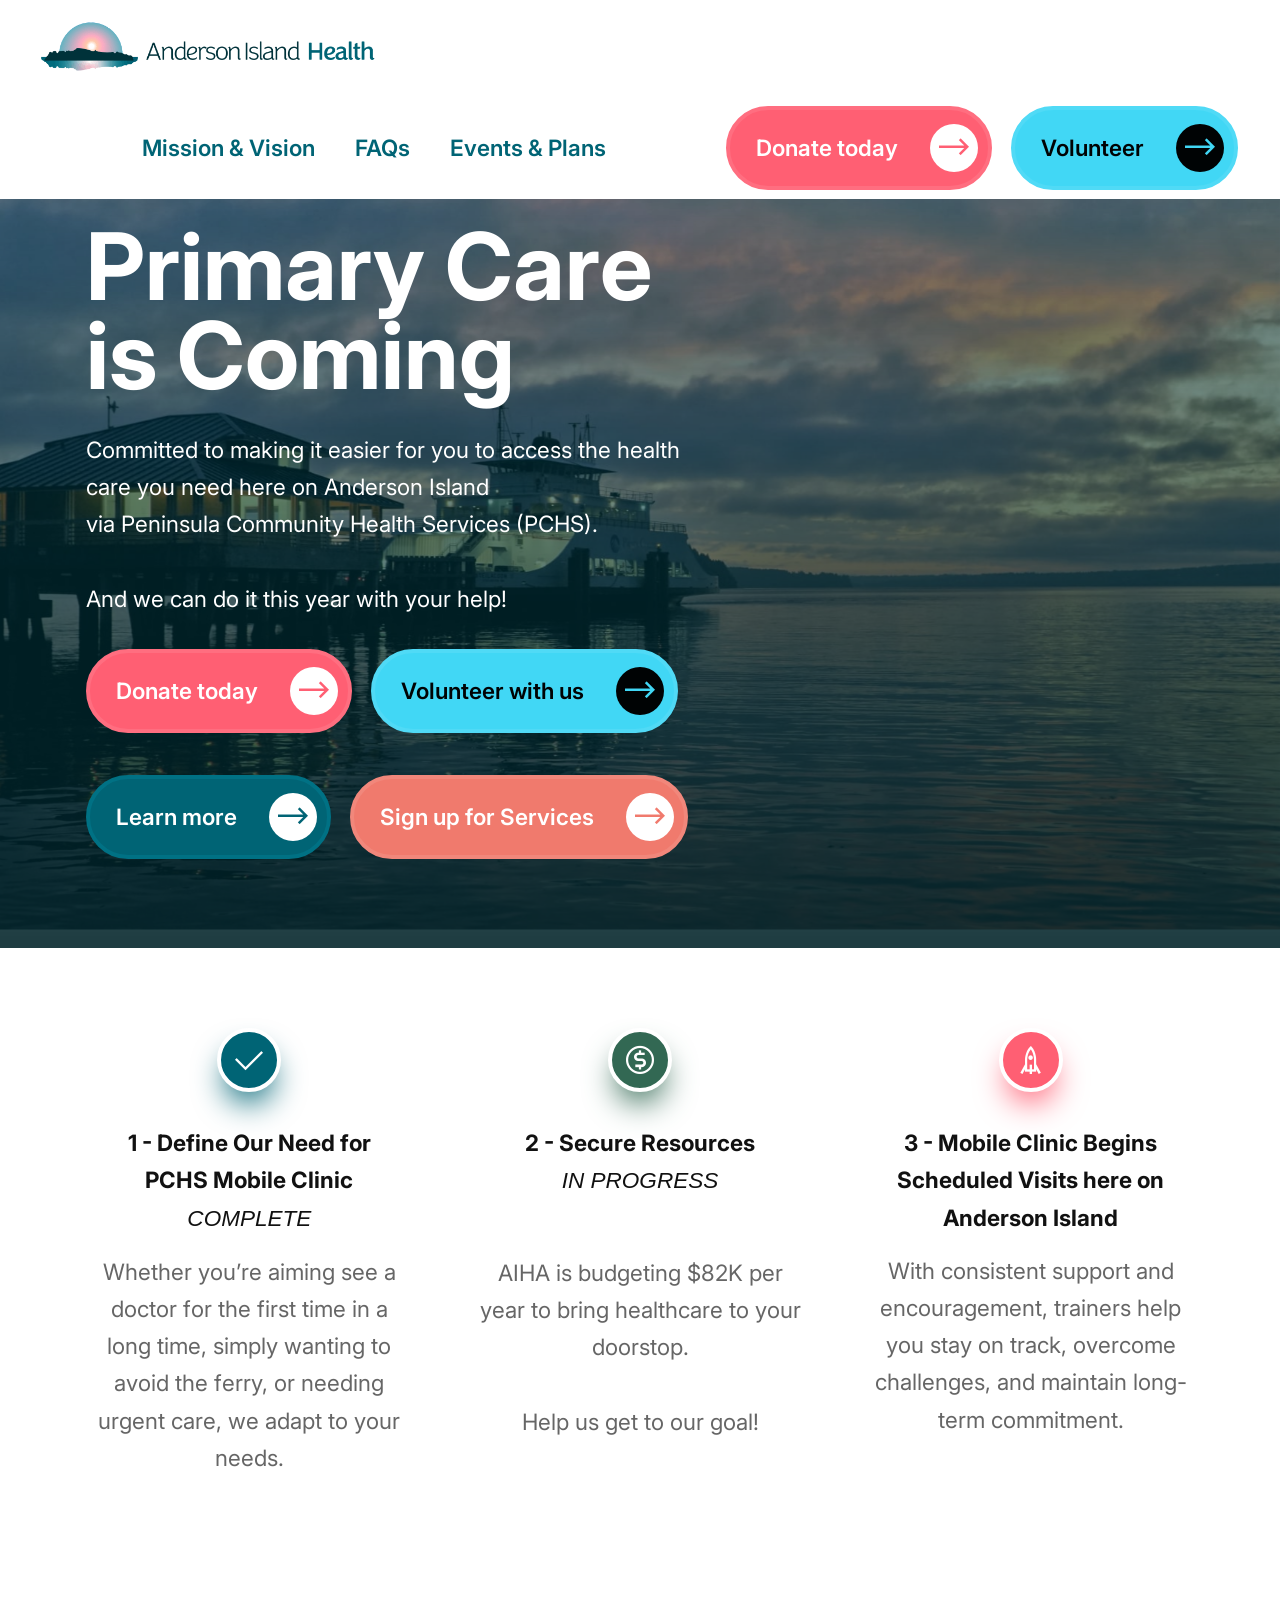
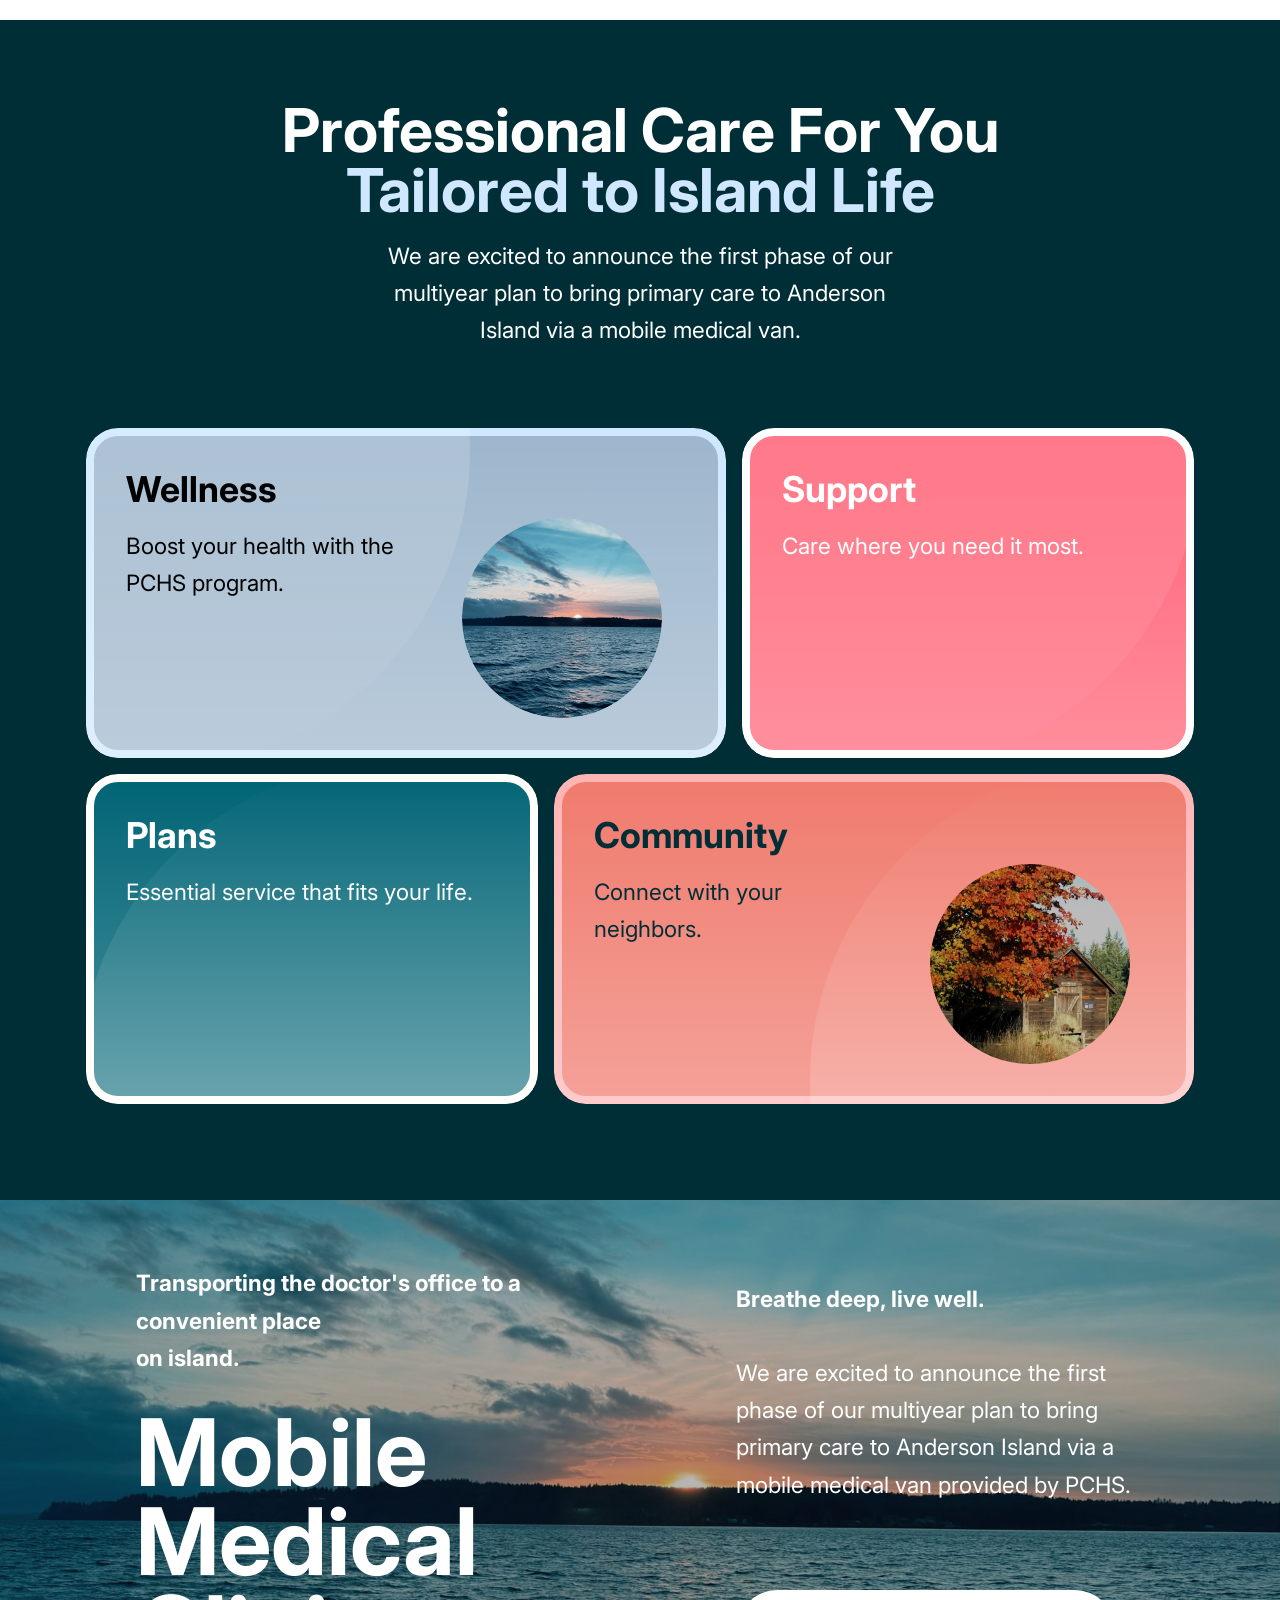
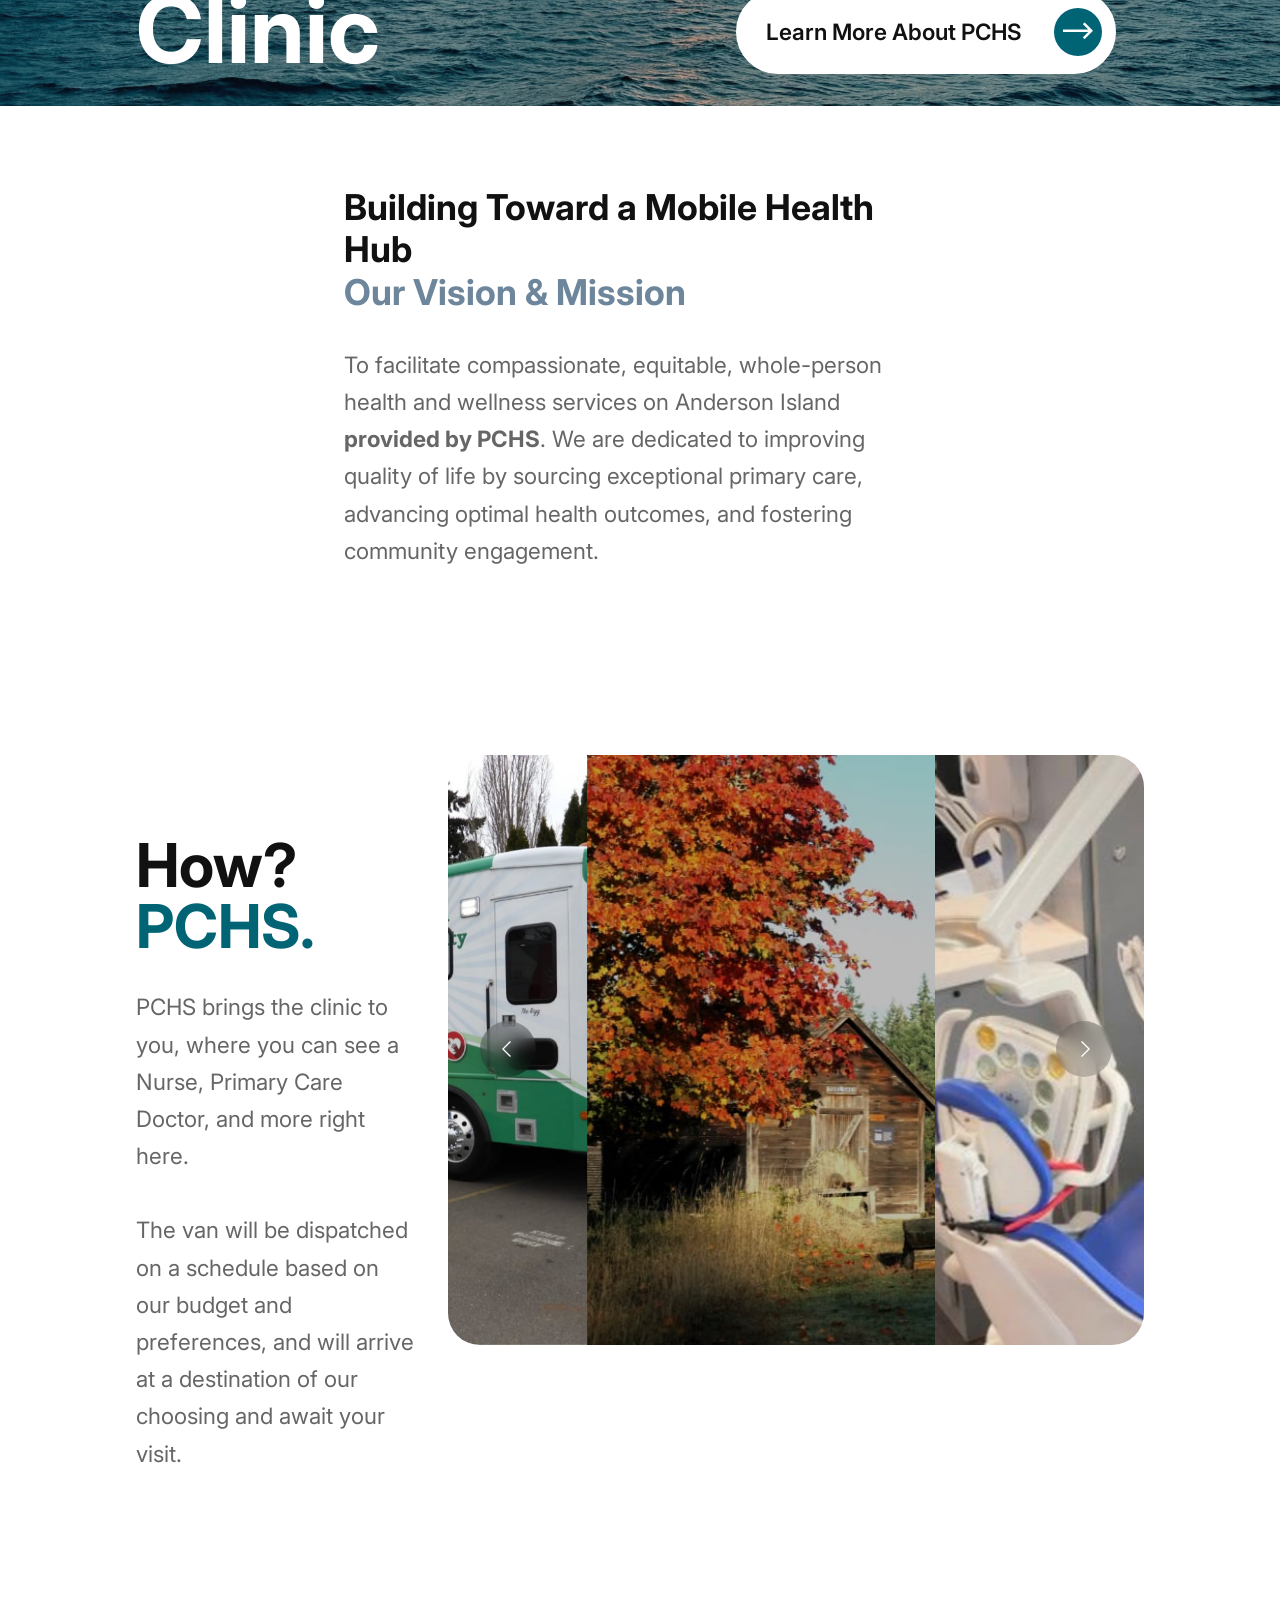
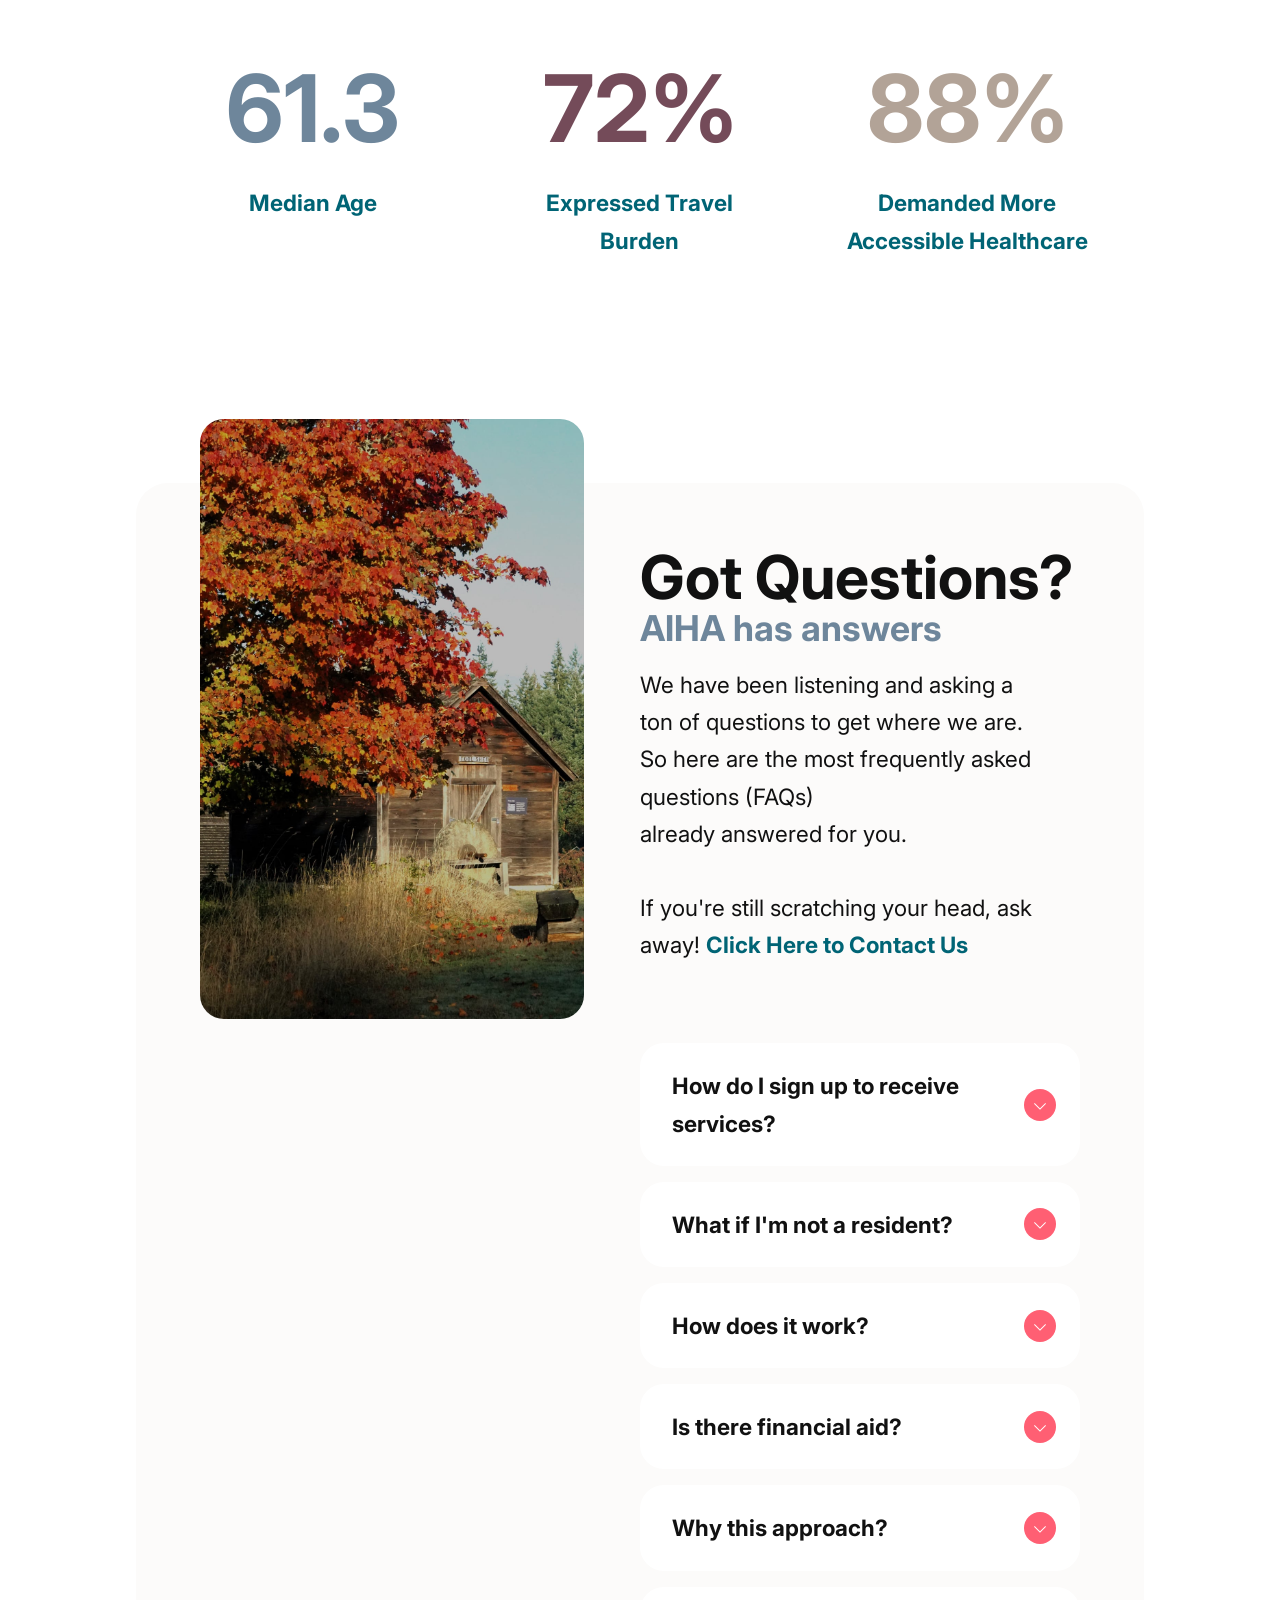
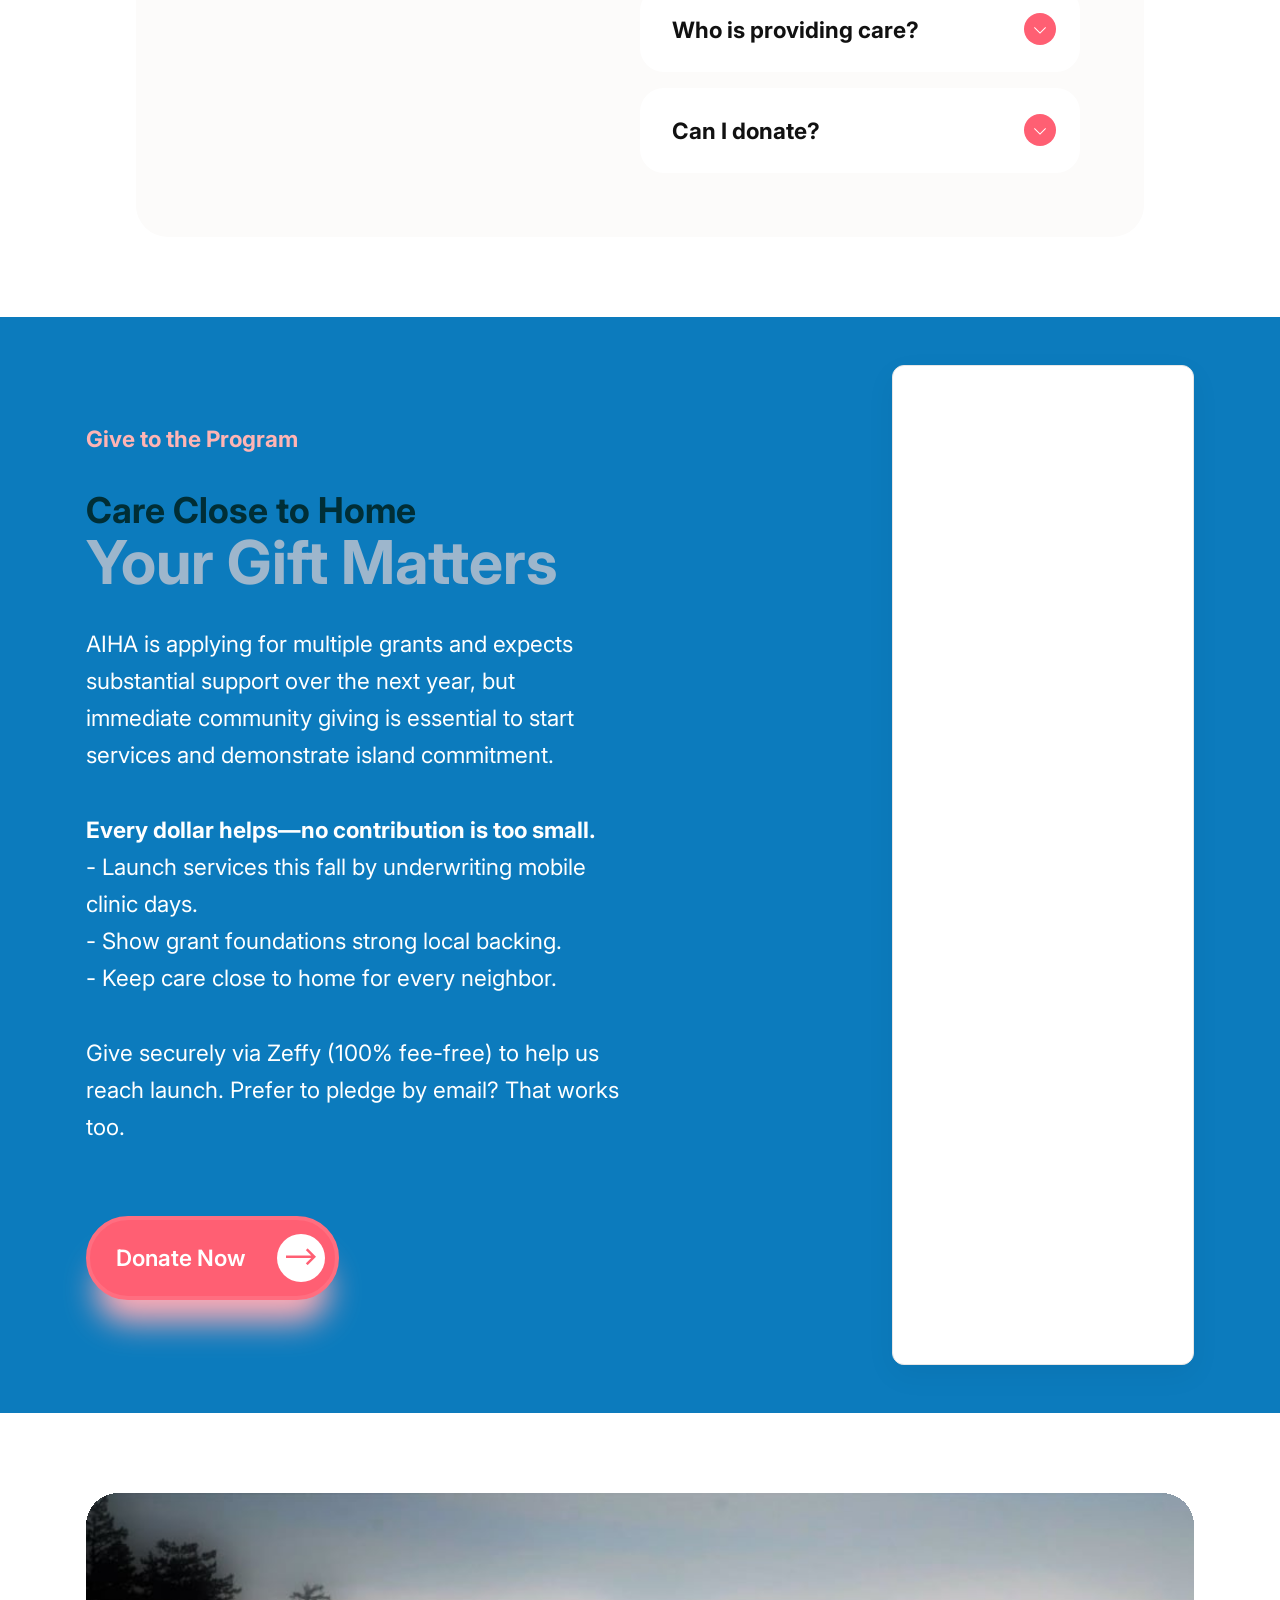
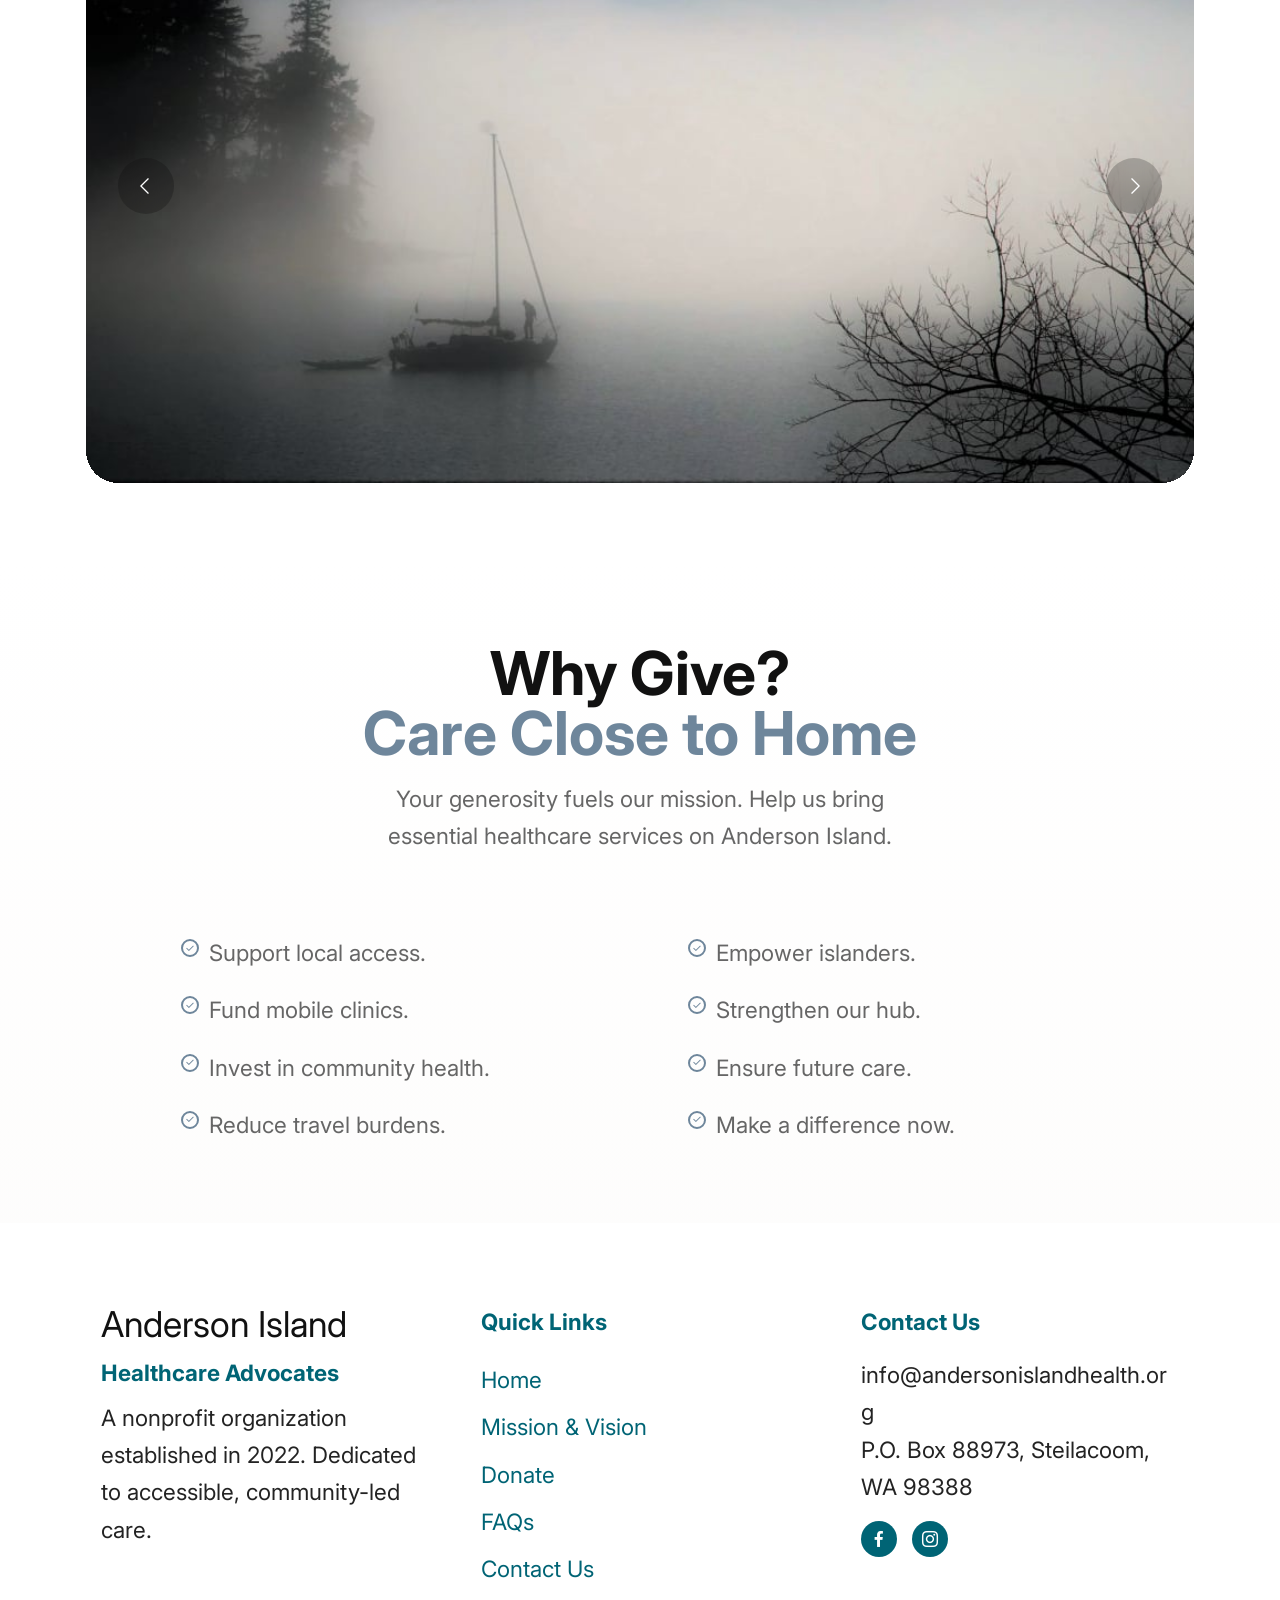
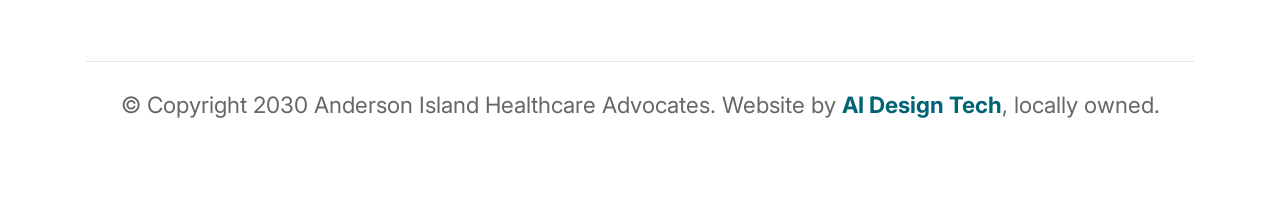
==== commit 3e8413d8: "favicon and other small adjustments" ====
--- a/index.html
+++ b/index.html
@@ -6,7 +6,7 @@
   <meta http-equiv="X-UA-Compatible" content="IE=edge">
   
   <meta name="viewport" content="width=device-width, initial-scale=1, minimum-scale=1">
-  <link rel="shortcut icon" href="assets/images/ai-health-custom-logo-v9.png-655x106.png" type="image/x-icon">
+  <link rel="shortcut icon" href="assets/images/ai-health-custom-logo-v4.png-128x119.png" type="image/x-icon">
   <meta name="description" content="Anderson Island Health offers accessible, community-focused healthcare. Explore wellness programs, affordable plans, and vital support services. Discover how we're building a mobile health hub for island residents.">
   
   
@@ -21,7 +21,7 @@
   <link rel="stylesheet" href="assets/theme/css/style.css">
   <link rel="preload" href="https://fonts.googleapis.com/css?family=Inter:100,200,300,400,500,600,700,800,900,100i,200i,300i,400i,500i,600i,700i,800i,900i&display=swap" as="style" onload="this.onload=null;this.rel='stylesheet'">
   <noscript><link rel="stylesheet" href="https://fonts.googleapis.com/css?family=Inter:100,200,300,400,500,600,700,800,900,100i,200i,300i,400i,500i,600i,700i,800i,900i&display=swap"></noscript>
-  <link rel="preload" as="style" href="assets/mobirise/css/mbr-additional.css?v=7Tcw05"><link rel="stylesheet" href="assets/mobirise/css/mbr-additional.css?v=7Tcw05" type="text/css">
+  <link rel="preload" as="style" href="assets/mobirise/css/mbr-additional.css?v=qYYPa2"><link rel="stylesheet" href="assets/mobirise/css/mbr-additional.css?v=qYYPa2" type="text/css">
 
   
   
@@ -37,7 +37,7 @@
             <div class="navbar-brand">
                 <span class="navbar-logo">
                     <a href="#">
-                        <img src="assets/images/ai-health-custom-logo-v9.png-655x106.png" alt="" style="height: 4.5rem;">
+                        <img src="assets/images/ai-health-custom-logo-v9.png-655x106.png" alt="" style="height: 3.6rem;">
                     </a>
                 </span>
                 
@@ -54,7 +54,7 @@
                 <ul class="navbar-nav nav-dropdown" data-app-modern-menu="true"><li class="nav-item"><a class="nav-link link little-radius text-primary display-4" href="#">Mission &amp; Vision</a></li>
                     
                     <li class="nav-item"><a class="nav-link link little-radius text-primary display-4" href="#">FAQs</a>
-                    </li><li class="nav-item"><a class="nav-link link little-radius text-primary display-4" href="#" aria-expanded="false">Events &amp; Plans</a></li></ul>
+                    </li><li class="nav-item"><a class="nav-link link little-radius text-primary show display-4" href="#" aria-expanded="false">Events &amp; Plans</a></li></ul>
                 
                 <div class="navbar-buttons mbr-section-btn"><a class="btn btn-danger display-7" href="index.html#call-to-action-2-vbylUuL9xs">
                         <span class="mobi-mbri mobi-mbri-right mbr-iconfont mbr-iconfont-btn"></span>
@@ -745,7 +745,7 @@
                     </div>
 
                     <div class="modal-footer">
-                        <div class="mbr-section-btn"><a class="btn btn-md btn-primary display-4" href="#">Sign Up to Volunteer</a><p> </p><a class="btn btn-md btn-danger display-4" href="#">Donate Today</a></div>
+                        <div class="mbr-section-btn"><a class="btn btn-md btn-primary display-4" href="https://forms.gle/NGGnEEKKrXqA6TCe9" target="_blank">Sign Up to Volunteer</a><p> </p><a class="btn btn-md btn-danger display-4" href="https://www.zeffy.com/en-US/donation-form/anderson-island-healthcare-advocates">Donate Today</a></div>
                     </div>
                 </div>
             </div>
--- a/assets/mobirise/css/mbr-additional.css
+++ b/assets/mobirise/css/mbr-additional.css
@@ -1148,6 +1148,8 @@
 .cid-vbylUt4qzk {
   z-index: 1000;
   width: 100%;
+  position: relative;
+  min-height: 110px;
 }
 .cid-vbylUt4qzk nav.navbar {
   position: fixed;
@@ -1270,7 +1272,8 @@
   min-height: 110px;
   transition: all 0.3s;
   border-bottom: 1px solid transparent;
-  background: rgba(255, 255, 255, 0.7);
+  box-shadow: 0 1px 3px 0 rgba(0, 0, 0, 0.1);
+  background: #ffffff;
   padding: 0 !important;
   border-radius: 0 !important;
   border: none !important;
@@ -1305,7 +1308,7 @@
 }
 @media (min-width: 992px) {
   .cid-vbylUt4qzk .navbar.collapsed.opened:not(.navbar-short) .navbar-collapse {
-    max-height: calc(98.5vh - 4.5rem);
+    max-height: calc(98.5vh - 3.6rem);
   }
 }
 .cid-vbylUt4qzk .navbar.collapsed .dropdown-menu .dropdown-submenu {
@@ -1644,7 +1647,7 @@
   min-height: 110px;
 }
 .cid-vbylUtW8zk {
-  padding-top: 15rem;
+  padding-top: 7rem;
   padding-bottom: 5rem;
   align-items: flex-end;
   position: relative;
@@ -3815,6 +3818,8 @@
 .cid-vbylUt4qzk {
   z-index: 1000;
   width: 100%;
+  position: relative;
+  min-height: 110px;
 }
 .cid-vbylUt4qzk nav.navbar {
   position: fixed;
@@ -3937,7 +3942,8 @@
   min-height: 110px;
   transition: all 0.3s;
   border-bottom: 1px solid transparent;
-  background: rgba(255, 255, 255, 0.7);
+  box-shadow: 0 1px 3px 0 rgba(0, 0, 0, 0.1);
+  background: #ffffff;
   padding: 0 !important;
   border-radius: 0 !important;
   border: none !important;
@@ -3972,7 +3978,7 @@
 }
 @media (min-width: 992px) {
   .cid-vbylUt4qzk .navbar.collapsed.opened:not(.navbar-short) .navbar-collapse {
-    max-height: calc(98.5vh - 4.5rem);
+    max-height: calc(98.5vh - 3.6rem);
   }
 }
 .cid-vbylUt4qzk .navbar.collapsed .dropdown-menu .dropdown-submenu {
--- a/assets/mobirise/css/mbr-additional.css
+++ b/assets/mobirise/css/mbr-additional.css
@@ -1148,6 +1148,8 @@
 .cid-vbylUt4qzk {
   z-index: 1000;
   width: 100%;
+  position: relative;
+  min-height: 110px;
 }
 .cid-vbylUt4qzk nav.navbar {
   position: fixed;
@@ -1270,7 +1272,8 @@
   min-height: 110px;
   transition: all 0.3s;
   border-bottom: 1px solid transparent;
-  background: rgba(255, 255, 255, 0.7);
+  box-shadow: 0 1px 3px 0 rgba(0, 0, 0, 0.1);
+  background: #ffffff;
   padding: 0 !important;
   border-radius: 0 !important;
   border: none !important;
@@ -1305,7 +1308,7 @@
 }
 @media (min-width: 992px) {
   .cid-vbylUt4qzk .navbar.collapsed.opened:not(.navbar-short) .navbar-collapse {
-    max-height: calc(98.5vh - 4.5rem);
+    max-height: calc(98.5vh - 3.6rem);
   }
 }
 .cid-vbylUt4qzk .navbar.collapsed .dropdown-menu .dropdown-submenu {
@@ -1644,7 +1647,7 @@
   min-height: 110px;
 }
 .cid-vbylUtW8zk {
-  padding-top: 15rem;
+  padding-top: 7rem;
   padding-bottom: 5rem;
   align-items: flex-end;
   position: relative;
@@ -3815,6 +3818,8 @@
 .cid-vbylUt4qzk {
   z-index: 1000;
   width: 100%;
+  position: relative;
+  min-height: 110px;
 }
 .cid-vbylUt4qzk nav.navbar {
   position: fixed;
@@ -3937,7 +3942,8 @@
   min-height: 110px;
   transition: all 0.3s;
   border-bottom: 1px solid transparent;
-  background: rgba(255, 255, 255, 0.7);
+  box-shadow: 0 1px 3px 0 rgba(0, 0, 0, 0.1);
+  background: #ffffff;
   padding: 0 !important;
   border-radius: 0 !important;
   border: none !important;
@@ -3972,7 +3978,7 @@
 }
 @media (min-width: 992px) {
   .cid-vbylUt4qzk .navbar.collapsed.opened:not(.navbar-short) .navbar-collapse {
-    max-height: calc(98.5vh - 4.5rem);
+    max-height: calc(98.5vh - 3.6rem);
   }
 }
 .cid-vbylUt4qzk .navbar.collapsed .dropdown-menu .dropdown-submenu {
